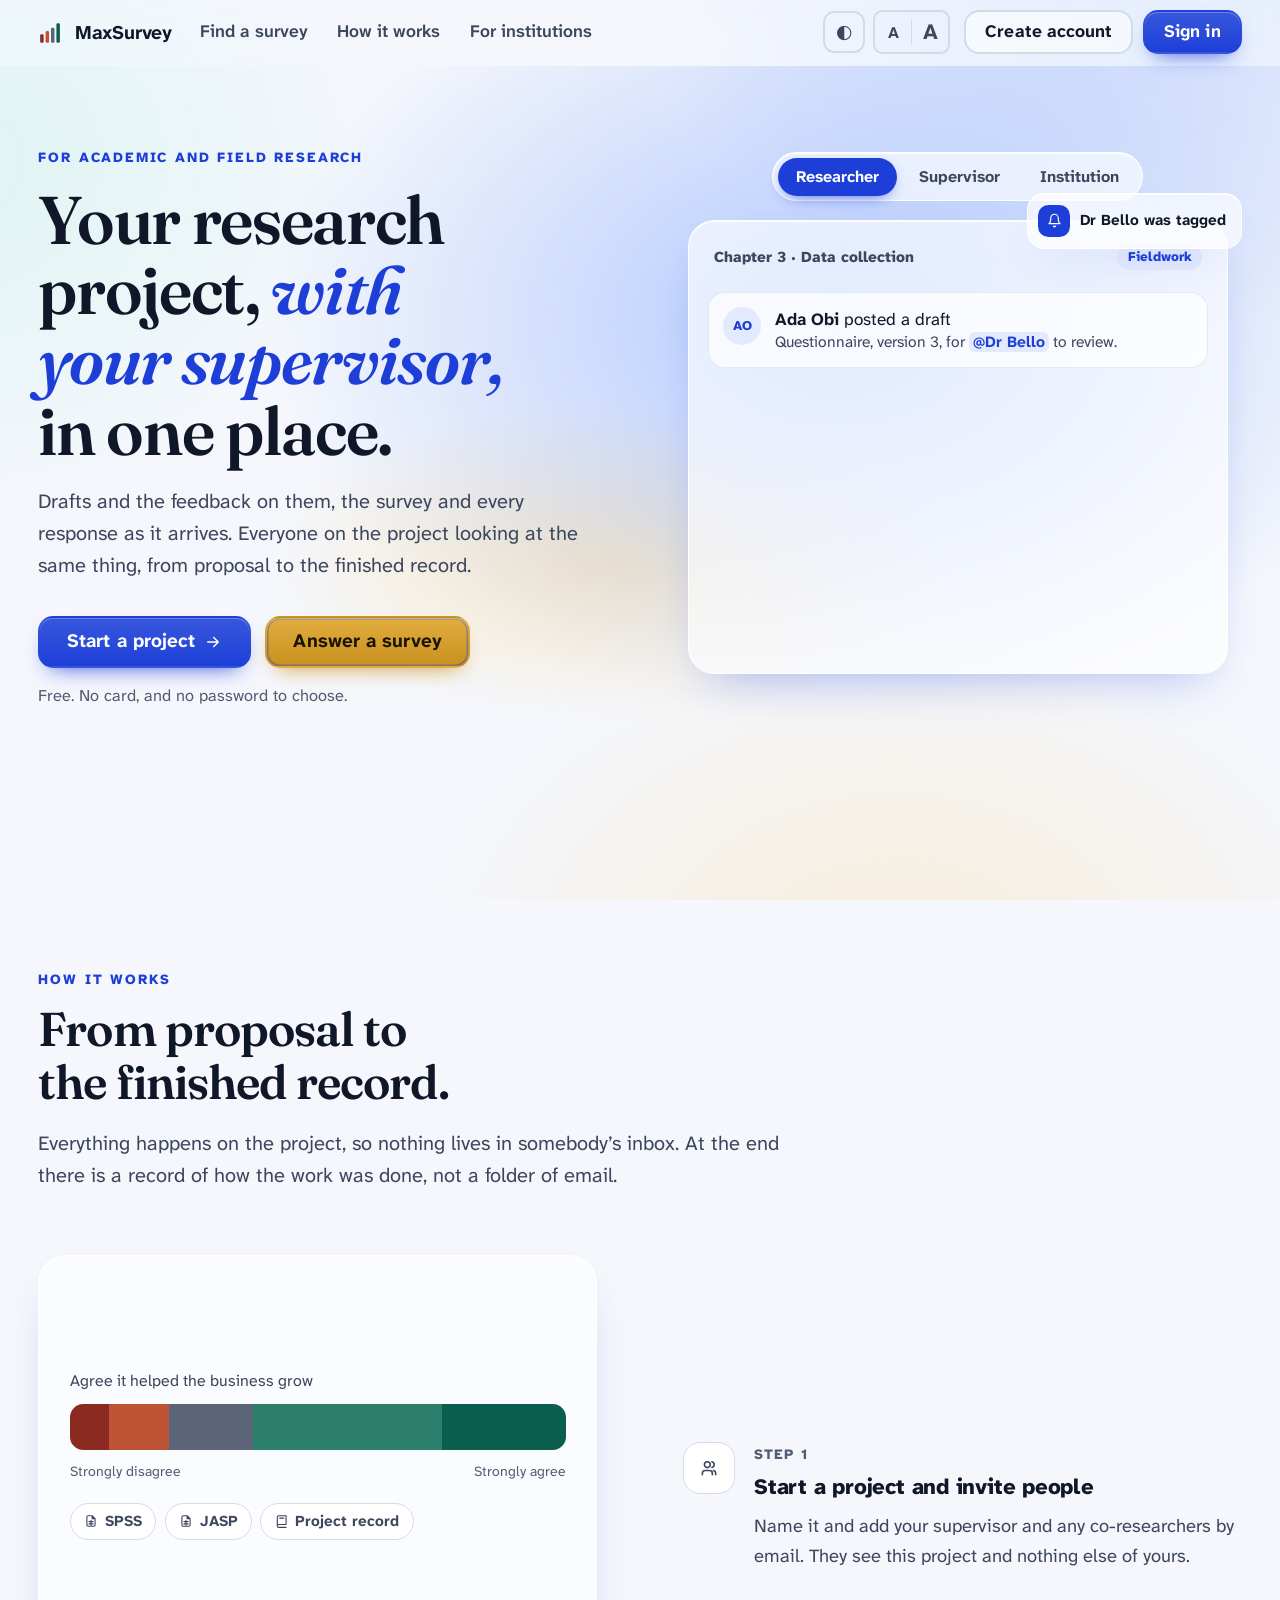
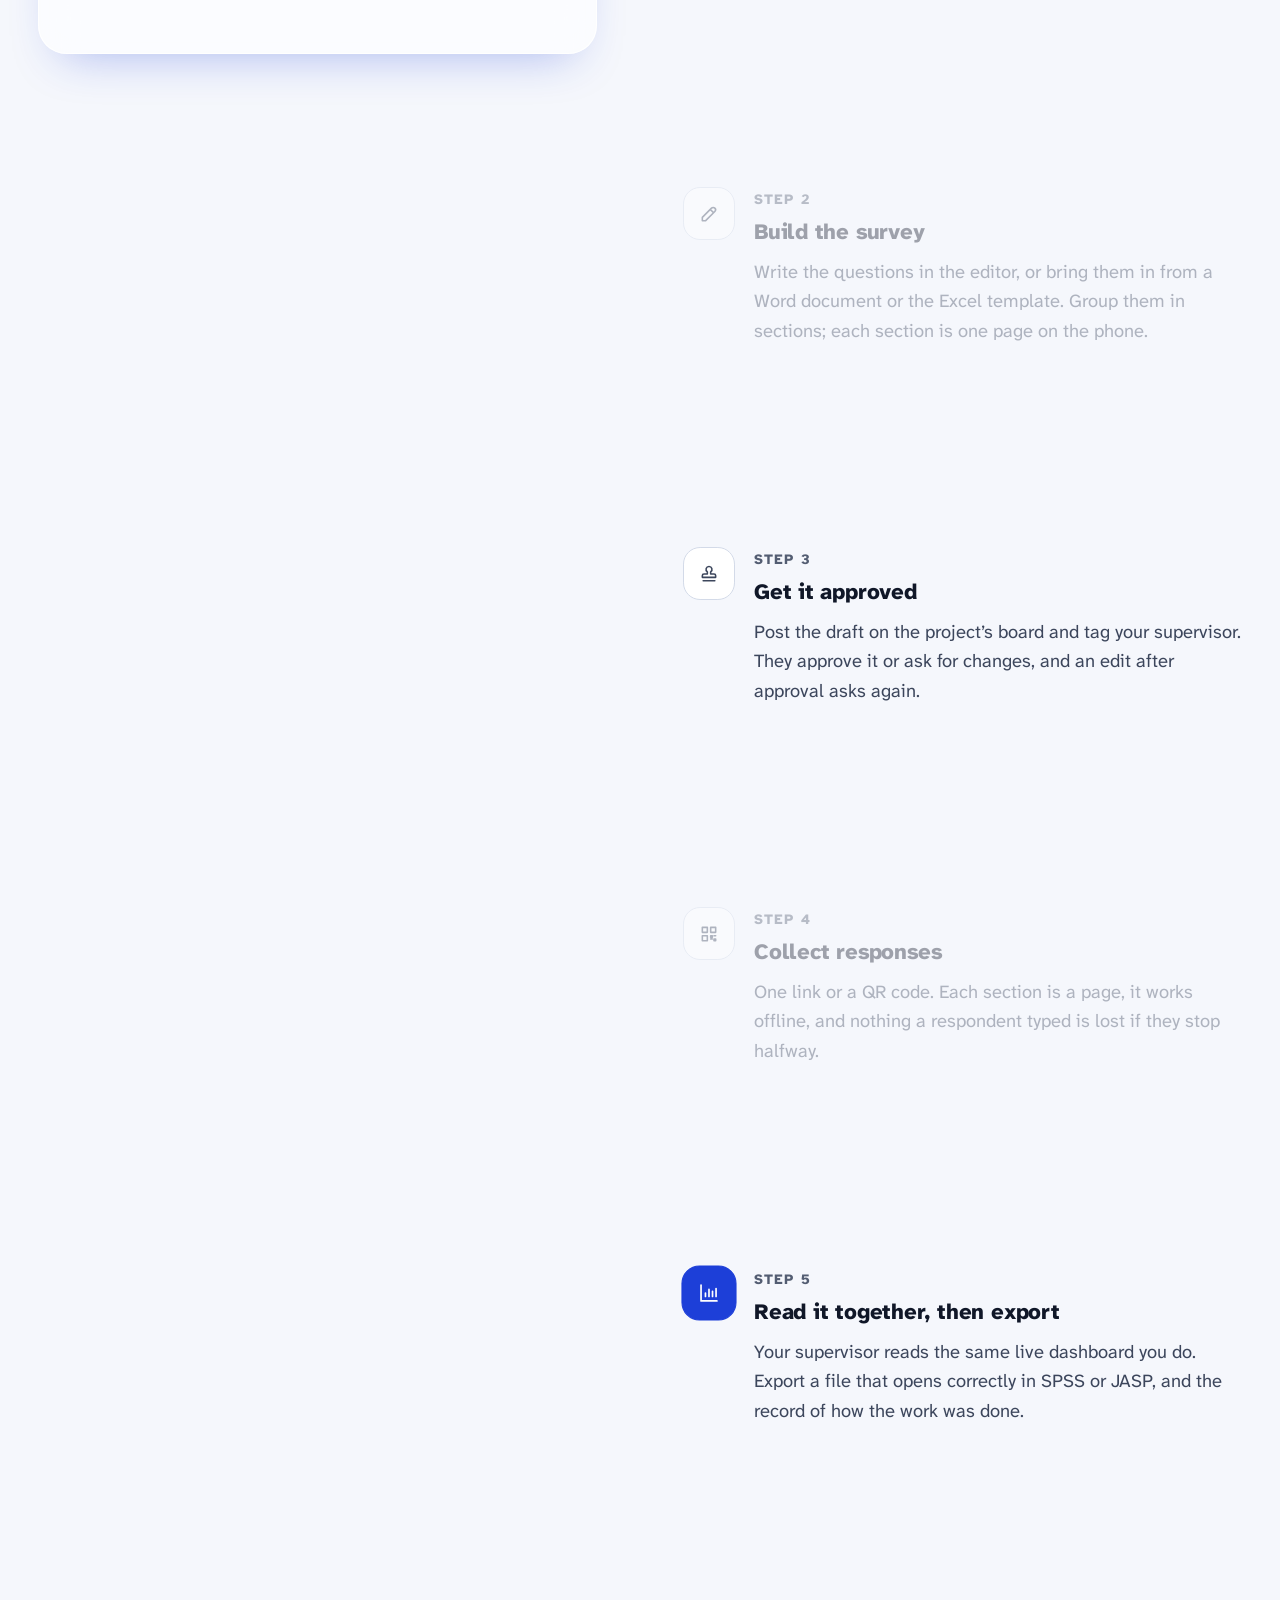
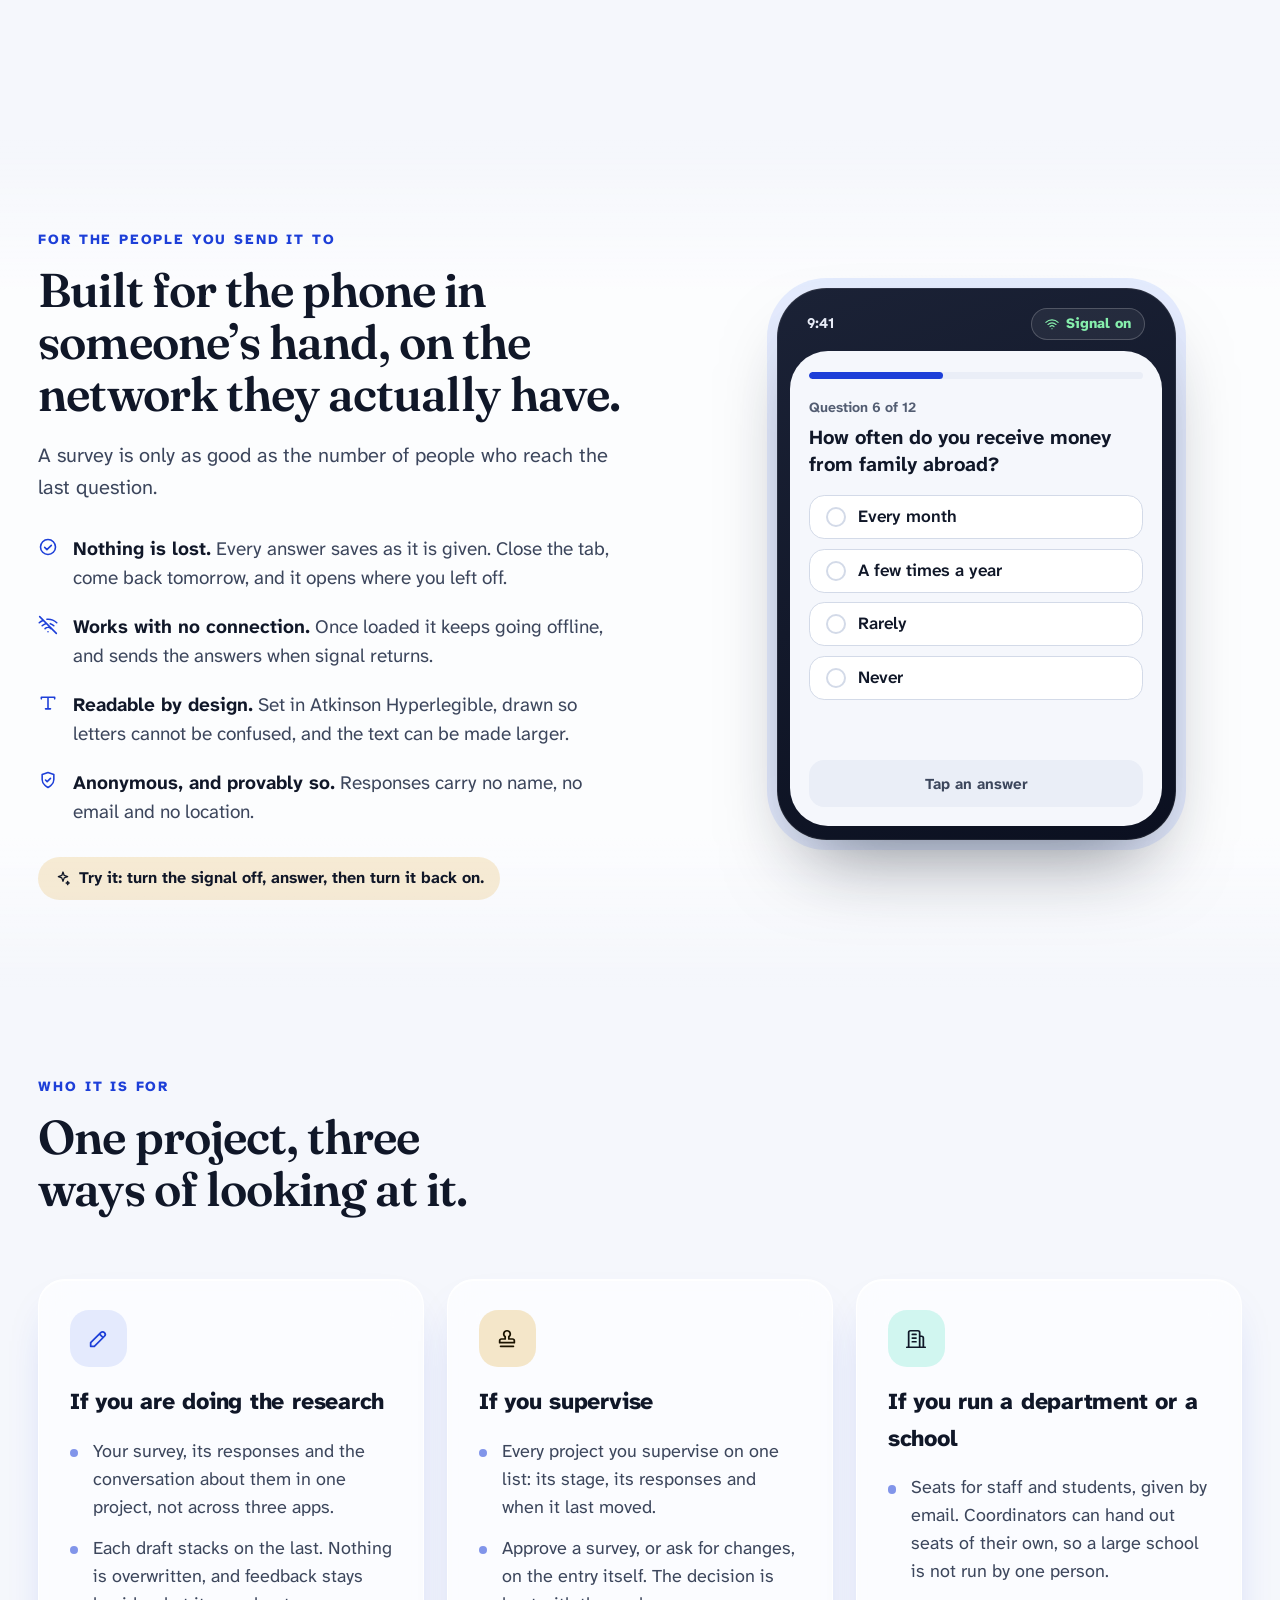
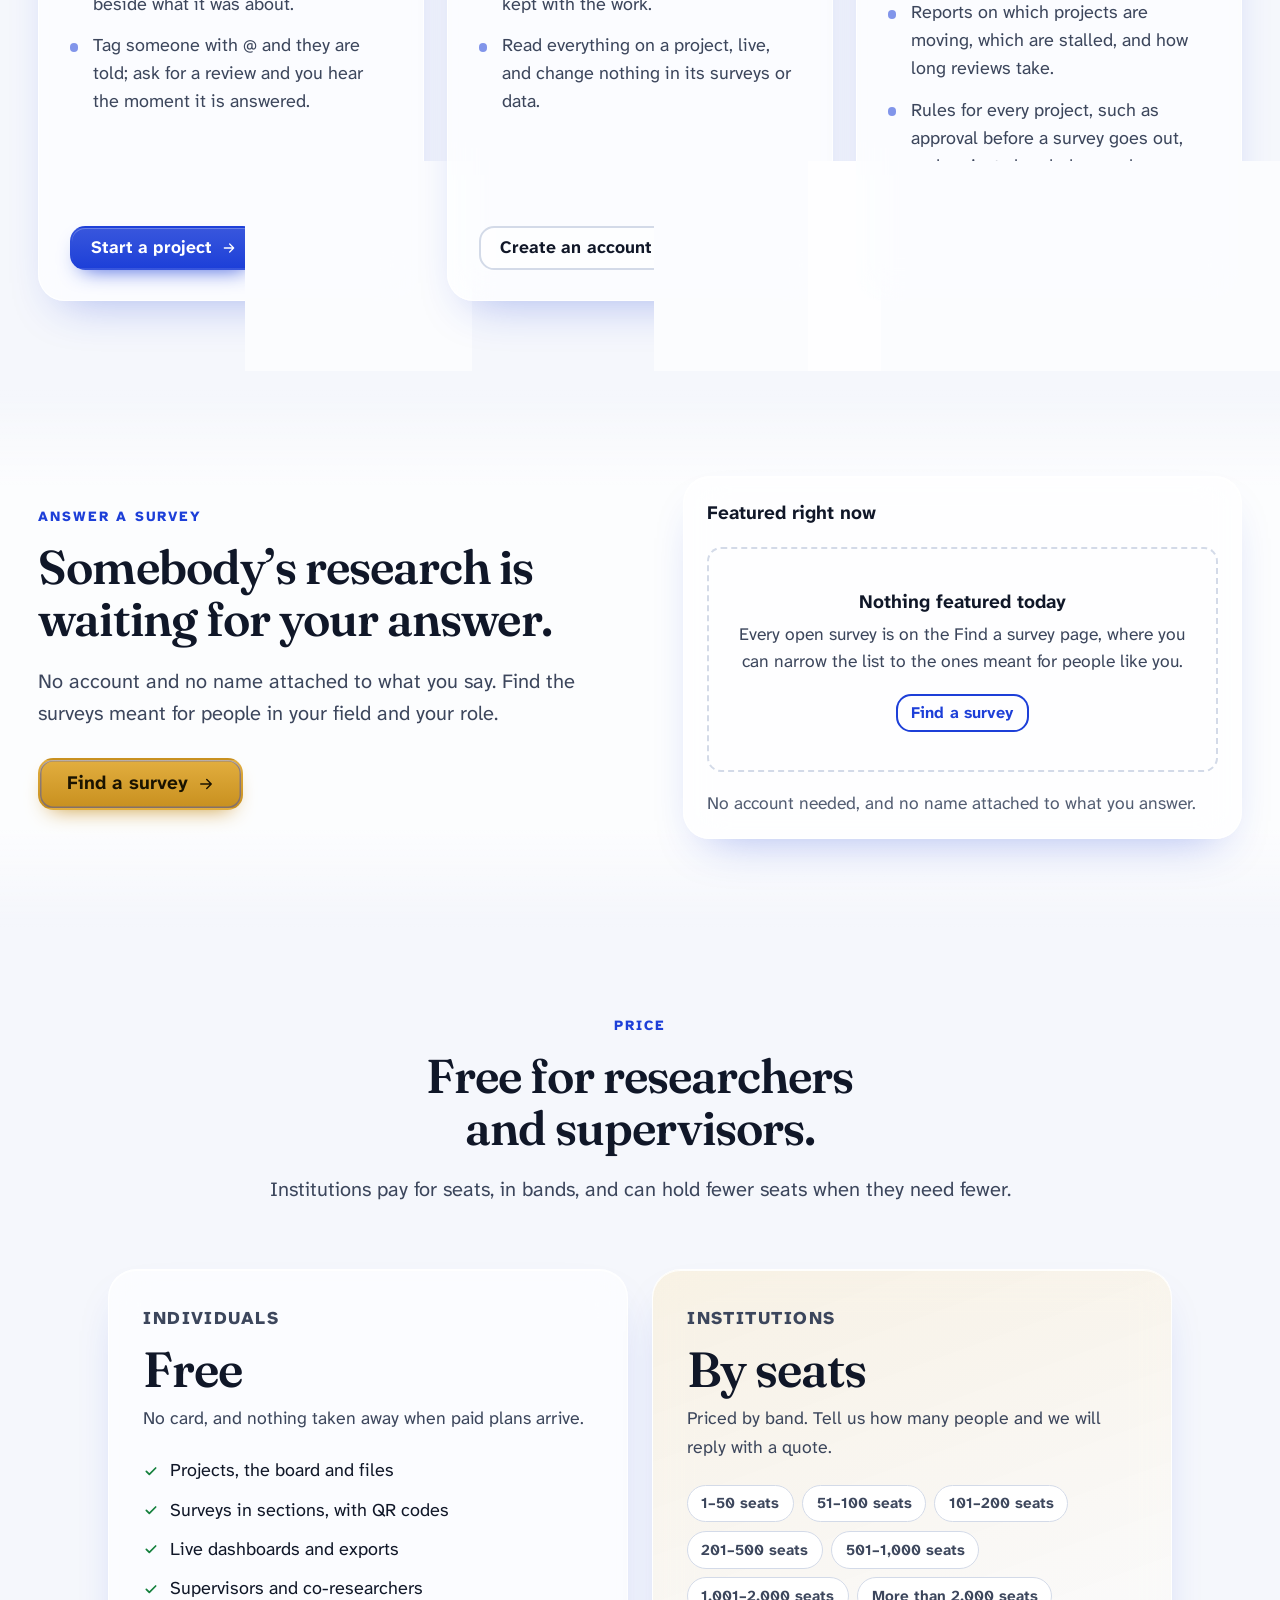
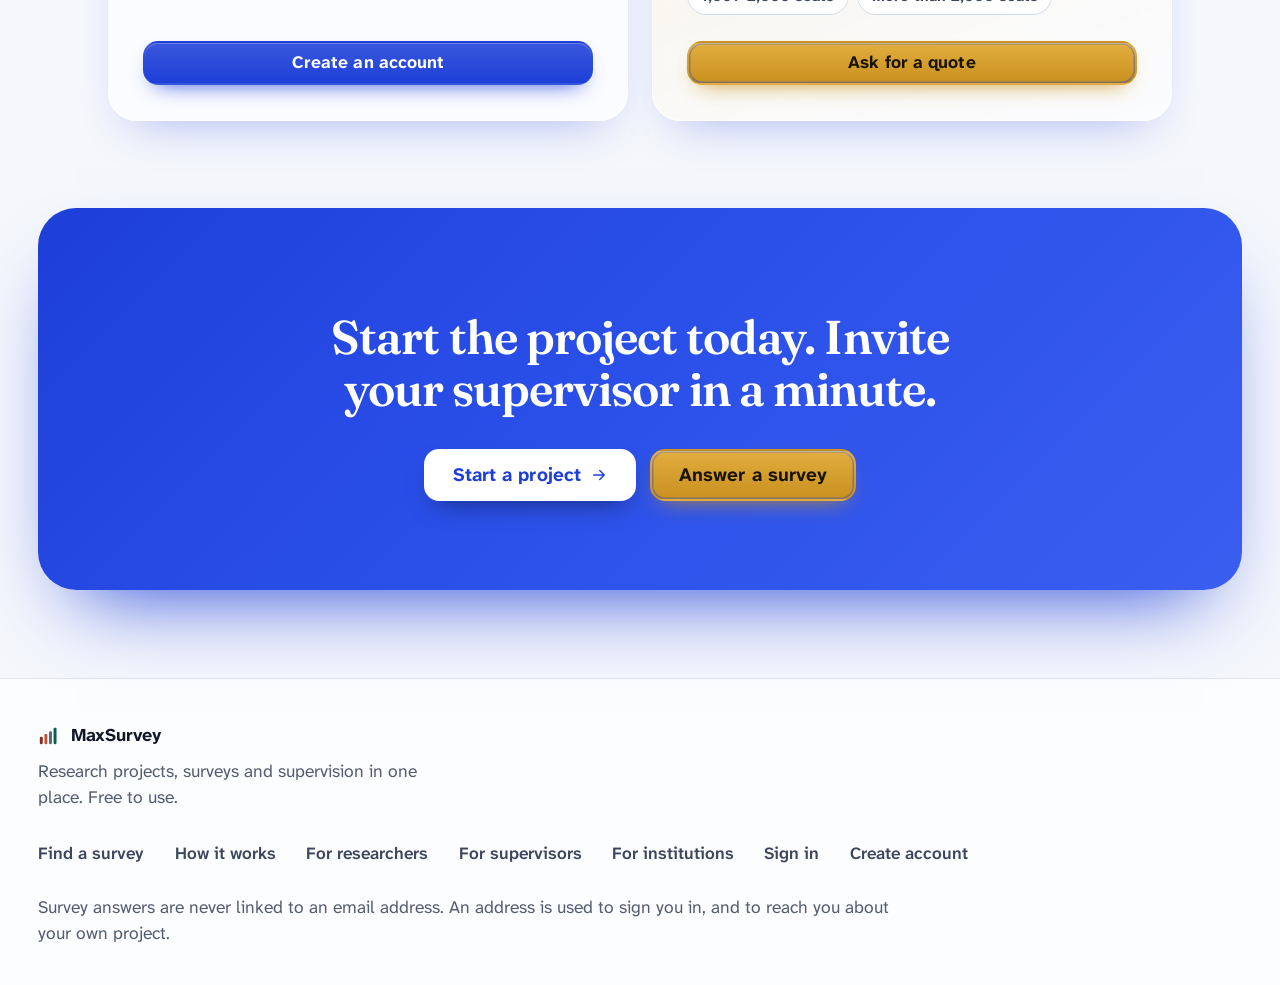
==== survey/index.html @ 2581853a "WS11: new landing page and daylight-glass styles" ====
<!doctype html>
<html lang="en">
  <head>
    <meta charset="UTF-8" />
    <meta name="viewport" content="width=device-width, initial-scale=1, viewport-fit=cover" />
    <meta name="color-scheme" content="light dark" />
    <title>MaxSurvey</title>
    <meta name="description" content="Research projects, surveys and supervision in one place. Answer a survey, or run your own." />
    <meta name="robots" content="noindex" />
    <link rel="preconnect" href="https://fonts.googleapis.com" />
    <link rel="preconnect" href="https://fonts.gstatic.com" crossorigin />
    <link rel="stylesheet" href="https://fonts.googleapis.com/css2?family=Atkinson+Hyperlegible+Next:wght@400..800&family=Fraunces:ital,opsz,wght@0,9..144,500..700;1,9..144,500..700&display=swap" />
    <link rel="icon" type="image/svg+xml" href="/survey/favicon.svg" />
    <link rel="apple-touch-icon" href="/survey/icon-192.png" />
    <meta name="theme-color" content="#1d3fd8" />
    <script type="module" crossorigin src="/survey/assets/styles-3Rx5Q_lU.js"></script>
    <script type="module" crossorigin src="/survey/assets/preload-helper-Bmgw--z3.js"></script>
    <script type="module" crossorigin src="/survey/assets/main-DJSBd-nX.js"></script>
    <link rel="stylesheet" crossorigin href="/survey/assets/styles-CNa6lVGU.css">
  <link rel="manifest" href="/survey/manifest.webmanifest"><script id="vite-plugin-pwa:register-sw" src="/survey/registerSW.js"></script></head>
  <body>
    <div id="root"></div>
  </body>
</html>
---- survey/assets/styles-CNa6lVGU.css ----
@layer properties{@supports (((-webkit-hyphens:none)) and (not (margin-trim:inline))) or ((-moz-orient:inline) and (not (color:rgb(from red r g b)))){*,:before,:after,::backdrop{--tw-rotate-x:initial;--tw-rotate-y:initial;--tw-rotate-z:initial;--tw-skew-x:initial;--tw-skew-y:initial;--tw-space-y-reverse:0;--tw-border-style:solid;--tw-leading:initial;--tw-font-weight:initial;--tw-ordinal:initial;--tw-slashed-zero:initial;--tw-numeric-figure:initial;--tw-numeric-spacing:initial;--tw-numeric-fraction:initial;--tw-shadow:0 0 #0000;--tw-shadow-color:initial;--tw-shadow-alpha:100%;--tw-inset-shadow:0 0 #0000;--tw-inset-shadow-color:initial;--tw-inset-shadow-alpha:100%;--tw-ring-color:initial;--tw-ring-shadow:0 0 #0000;--tw-inset-ring-color:initial;--tw-inset-ring-shadow:0 0 #0000;--tw-ring-inset:initial;--tw-ring-offset-width:0px;--tw-ring-offset-color:#fff;--tw-ring-offset-shadow:0 0 #0000;--tw-outline-style:solid;--tw-blur:initial;--tw-brightness:initial;--tw-contrast:initial;--tw-grayscale:initial;--tw-hue-rotate:initial;--tw-invert:initial;--tw-opacity:initial;--tw-saturate:initial;--tw-sepia:initial;--tw-drop-shadow:initial;--tw-drop-shadow-color:initial;--tw-drop-shadow-alpha:100%;--tw-drop-shadow-size:initial;--tw-backdrop-blur:initial;--tw-backdrop-brightness:initial;--tw-backdrop-contrast:initial;--tw-backdrop-grayscale:initial;--tw-backdrop-hue-rotate:initial;--tw-backdrop-invert:initial;--tw-backdrop-opacity:initial;--tw-backdrop-saturate:initial;--tw-backdrop-sepia:initial;--tw-duration:initial;--tw-ease:initial;--tw-translate-x:0;--tw-translate-y:0;--tw-translate-z:0}}}@layer theme{:root,:host{--font-sans:"Atkinson Hyperlegible Next", "Atkinson Hyperlegible", system-ui, -apple-system, "Segoe UI", Roboto, sans-serif;--font-mono:ui-monospace, SFMono-Regular, Menlo, Monaco, Consolas, "Liberation Mono", "Courier New", monospace;--spacing:.25rem;--font-weight-normal:400;--font-weight-medium:500;--font-weight-semibold:600;--font-weight-bold:700;--leading-tight:1.25;--leading-snug:1.375;--radius-sm:.25rem;--radius-md:.375rem;--radius-lg:.5rem;--radius-xl:.75rem;--radius-2xl:1rem;--ease-out:cubic-bezier(0, 0, .2, 1);--default-transition-duration:.15s;--default-transition-timing-function:cubic-bezier(.4, 0, .2, 1);--default-font-family:var(--font-sans);--default-mono-font-family:var(--font-mono);--font-display:"Fraunces", "Iowan Old Style", Georgia, serif}}@layer base{*,:after,:before,::backdrop{box-sizing:border-box;border:0 solid;margin:0;padding:0}::file-selector-button{box-sizing:border-box;border:0 solid;margin:0;padding:0}html,:host{-webkit-text-size-adjust:100%;tab-size:4;line-height:1.5;font-family:var(--default-font-family,-apple-system, BlinkMacSystemFont, "Segoe UI", Roboto, "Helvetica Neue", "Noto Sans", Arial, sans-serif, "Apple Color Emoji", "Segoe UI Emoji", "Segoe UI Symbol", "Noto Color Emoji");font-feature-settings:var(--default-font-feature-settings,normal);font-variation-settings:var(--default-font-variation-settings,normal);-webkit-tap-highlight-color:transparent}hr{height:0;color:inherit;border-top-width:1px}abbr:where([title]){-webkit-text-decoration:underline dotted;text-decoration:underline dotted}h1,h2,h3,h4,h5,h6{font-size:inherit;font-weight:inherit}a{color:inherit;-webkit-text-decoration:inherit;text-decoration:inherit}b,strong{font-weight:bolder}code,kbd,samp,pre{font-family:var(--default-mono-font-family,ui-monospace, SFMono-Regular, Menlo, Monaco, Consolas, "Liberation Mono", "Courier New", monospace);font-feature-settings:var(--default-mono-font-feature-settings,normal);font-variation-settings:var(--default-mono-font-variation-settings,normal);font-size:1em}small{font-size:80%}sub,sup{vertical-align:baseline;font-size:75%;line-height:0;position:relative}sub{bottom:-.25em}sup{top:-.5em}table{text-indent:0;border-color:inherit;border-collapse:collapse}:-moz-focusring:where(:not(iframe)){outline:auto}progress{vertical-align:baseline}summary{display:list-item}ol,ul,menu{list-style:none}img,svg,video,canvas,audio,iframe,embed,object{vertical-align:middle;display:block}img,video{max-width:100%;height:auto}button,input,select,optgroup,textarea{font:inherit;font-feature-settings:inherit;font-variation-settings:inherit;letter-spacing:inherit;color:inherit;opacity:1;background-color:#0000;border-radius:0}::file-selector-button{font:inherit;font-feature-settings:inherit;font-variation-settings:inherit;letter-spacing:inherit;color:inherit;opacity:1;background-color:#0000;border-radius:0}:where(select:is([multiple],[size])) optgroup{font-weight:bolder}:where(select:is([multiple],[size])) optgroup option{padding-inline-start:20px}::file-selector-button{margin-inline-end:4px}::placeholder{opacity:1}@supports (not ((-webkit-appearance:-apple-pay-button))) or (contain-intrinsic-size:1px){::placeholder{color:currentColor}@supports (color:color-mix(in lab,red,red)){::placeholder{color:color-mix(in oklab,currentcolor 50%,transparent)}}}textarea{resize:vertical}::-webkit-search-decoration{-webkit-appearance:none}::-webkit-date-and-time-value{min-height:1lh;text-align:inherit}::-webkit-datetime-edit{display:inline-flex}::-webkit-datetime-edit-fields-wrapper{padding:0}::-webkit-datetime-edit{padding-block:0}::-webkit-datetime-edit-year-field{padding-block:0}::-webkit-datetime-edit-month-field{padding-block:0}::-webkit-datetime-edit-day-field{padding-block:0}::-webkit-datetime-edit-hour-field{padding-block:0}::-webkit-datetime-edit-minute-field{padding-block:0}::-webkit-datetime-edit-second-field{padding-block:0}::-webkit-datetime-edit-millisecond-field{padding-block:0}::-webkit-datetime-edit-meridiem-field{padding-block:0}::-webkit-calendar-picker-indicator{line-height:1}:-moz-ui-invalid{box-shadow:none}button,input:where([type=button],[type=reset],[type=submit]){appearance:button}::file-selector-button{appearance:button}::-webkit-inner-spin-button{height:auto}::-webkit-outer-spin-button{height:auto}[hidden]:where(:not([hidden=until-found])){display:none!important}}@layer components;@layer utilities{.pointer-events-auto{pointer-events:auto}.pointer-events-none{pointer-events:none}.collapse{visibility:collapse}.invisible{visibility:hidden}.visible{visibility:visible}.sr-only{clip-path:inset(50%);white-space:nowrap;border-width:0;width:1px;height:1px;margin:-1px;padding:0;position:absolute;overflow:hidden}.absolute{position:absolute}.fixed{position:fixed}.relative{position:relative}.static{position:static}.sticky{position:sticky}.inset-0{inset:0}.inset-x-0{inset-inline:0}.top-0{top:0}.bottom-0{bottom:0}.z-30{z-index:30}.z-40{z-index:40}.z-50{z-index:50}.mx-auto{margin-inline:auto}.my-3{margin-block:calc(var(--spacing) * 3)}.my-auto{margin-block:auto}.-mt-1{margin-top:calc(var(--spacing) * -1)}.mt-0\.5{margin-top:calc(var(--spacing) * .5)}.mt-1{margin-top:var(--spacing)}.mt-1\.5{margin-top:calc(var(--spacing) * 1.5)}.mt-2{margin-top:calc(var(--spacing) * 2)}.mt-2\.5{margin-top:calc(var(--spacing) * 2.5)}.mt-3{margin-top:calc(var(--spacing) * 3)}.mt-3\.5{margin-top:calc(var(--spacing) * 3.5)}.mt-4{margin-top:calc(var(--spacing) * 4)}.mt-5{margin-top:calc(var(--spacing) * 5)}.mt-6{margin-top:calc(var(--spacing) * 6)}.mt-7{margin-top:calc(var(--spacing) * 7)}.mt-8{margin-top:calc(var(--spacing) * 8)}.mt-9{margin-top:calc(var(--spacing) * 9)}.mt-10{margin-top:calc(var(--spacing) * 10)}.mb-2{margin-bottom:calc(var(--spacing) * 2)}.mb-2\.5{margin-bottom:calc(var(--spacing) * 2.5)}.mb-3{margin-bottom:calc(var(--spacing) * 3)}.mb-4{margin-bottom:calc(var(--spacing) * 4)}.mb-5{margin-bottom:calc(var(--spacing) * 5)}.mb-6{margin-bottom:calc(var(--spacing) * 6)}.ml-auto{margin-left:auto}.block{display:block}.flex{display:flex}.grid{display:grid}.hidden{display:none}.inline{display:inline}.inline-block{display:inline-block}.inline-flex{display:inline-flex}.table{display:table}.h-1\.5{height:calc(var(--spacing) * 1.5)}.h-12{height:calc(var(--spacing) * 12)}.h-\[5px\]{height:5px}.h-\[11px\]{height:11px}.h-\[14px\]{height:14px}.h-\[15px\]{height:15px}.h-\[18px\]{height:18px}.h-\[20px\]{height:20px}.h-\[22px\]{height:22px}.h-\[24px\]{height:24px}.h-\[26px\]{height:26px}.h-\[36px\]{height:36px}.h-\[40px\]{height:40px}.h-\[46px\]{height:46px}.h-\[48px\]{height:48px}.h-full{height:100%}.min-h-\[40px\]{min-height:40px}.min-h-\[42px\]{min-height:42px}.min-h-\[44px\]{min-height:44px}.min-h-\[48px\]{min-height:48px}.min-h-\[52px\]{min-height:52px}.min-h-\[54px\]{min-height:54px}.min-h-\[58px\]{min-height:58px}.min-h-\[60px\]{min-height:60px}.min-h-\[100dvh\]{min-height:100dvh}.min-h-\[140px\]{min-height:140px}.min-h-dvh{min-height:100dvh}.w-12{width:calc(var(--spacing) * 12)}.w-\[1\.4em\]{width:1.4em}.w-\[11px\]{width:11px}.w-\[14px\]{width:14px}.w-\[15px\]{width:15px}.w-\[18px\]{width:18px}.w-\[20px\]{width:20px}.w-\[22px\]{width:22px}.w-\[36px\]{width:36px}.w-\[42px\]{width:42px}.w-\[44px\]{width:44px}.w-\[58px\]{width:58px}.w-\[62px\]{width:62px}.w-\[72px\]{width:72px}.w-full{width:100%}.w-px{width:1px}.max-w-\[22ch\]{max-width:22ch}.max-w-\[46ch\]{max-width:46ch}.max-w-\[48ch\]{max-width:48ch}.max-w-\[52ch\]{max-width:52ch}.max-w-\[62ch\]{max-width:62ch}.max-w-\[70ch\]{max-width:70ch}.max-w-\[520px\]{max-width:520px}.max-w-\[560px\]{max-width:560px}.max-w-\[680px\]{max-width:680px}.max-w-\[720px\]{max-width:720px}.max-w-\[760px\]{max-width:760px}.max-w-\[820px\]{max-width:820px}.min-w-0{min-width:0}.min-w-\[160px\]{min-width:160px}.min-w-\[180px\]{min-width:180px}.min-w-\[220px\]{min-width:220px}.flex-1{flex:1}.shrink{flex-shrink:1}.shrink-0{flex-shrink:0}.grow{flex-grow:1}.transform{transform:var(--tw-rotate-x,) var(--tw-rotate-y,) var(--tw-rotate-z,) var(--tw-skew-x,) var(--tw-skew-y,)}.cursor-pointer{cursor:pointer}.resize{resize:both}.grid-cols-2{grid-template-columns:repeat(2,minmax(0,1fr))}.flex-col{flex-direction:column}.flex-wrap{flex-wrap:wrap}.items-baseline{align-items:baseline}.items-center{align-items:center}.items-end{align-items:flex-end}.items-start{align-items:flex-start}.justify-between{justify-content:space-between}.justify-center{justify-content:center}.justify-end{justify-content:flex-end}.gap-0\.5{gap:calc(var(--spacing) * .5)}.gap-1{gap:var(--spacing)}.gap-1\.5{gap:calc(var(--spacing) * 1.5)}.gap-2{gap:calc(var(--spacing) * 2)}.gap-2\.5{gap:calc(var(--spacing) * 2.5)}.gap-3{gap:calc(var(--spacing) * 3)}.gap-3\.5{gap:calc(var(--spacing) * 3.5)}.gap-4{gap:calc(var(--spacing) * 4)}.gap-5{gap:calc(var(--spacing) * 5)}.gap-6{gap:calc(var(--spacing) * 6)}.gap-7{gap:calc(var(--spacing) * 7)}.gap-8{gap:calc(var(--spacing) * 8)}.gap-12{gap:calc(var(--spacing) * 12)}.gap-px{gap:1px}:where(.space-y-3\.5>:not(:last-child)){--tw-space-y-reverse:0;margin-block-start:calc(calc(var(--spacing) * 3.5) * var(--tw-space-y-reverse));margin-block-end:calc(calc(var(--spacing) * 3.5) * calc(1 - var(--tw-space-y-reverse)))}:where(.space-y-4>:not(:last-child)){--tw-space-y-reverse:0;margin-block-start:calc(calc(var(--spacing) * 4) * var(--tw-space-y-reverse));margin-block-end:calc(calc(var(--spacing) * 4) * calc(1 - var(--tw-space-y-reverse)))}.gap-x-2{column-gap:calc(var(--spacing) * 2)}.gap-x-3{column-gap:calc(var(--spacing) * 3)}.gap-x-3\.5{column-gap:calc(var(--spacing) * 3.5)}.gap-x-4{column-gap:calc(var(--spacing) * 4)}.gap-x-5{column-gap:calc(var(--spacing) * 5)}.gap-x-6{column-gap:calc(var(--spacing) * 6)}.gap-y-0\.5{row-gap:calc(var(--spacing) * .5)}.gap-y-1{row-gap:var(--spacing)}.gap-y-1\.5{row-gap:calc(var(--spacing) * 1.5)}.gap-y-2{row-gap:calc(var(--spacing) * 2)}.gap-y-3{row-gap:calc(var(--spacing) * 3)}.gap-y-5{row-gap:calc(var(--spacing) * 5)}.truncate{text-overflow:ellipsis;white-space:nowrap;overflow:hidden}.overflow-hidden{overflow:hidden}.overflow-x-auto{overflow-x:auto}.overflow-y-auto{overflow-y:auto}.rounded{border-radius:.25rem}.rounded-2xl{border-radius:var(--radius-2xl)}.rounded-\[6px\]{border-radius:6px}.rounded-full{border-radius:3.40282e38px}.rounded-lg{border-radius:var(--radius-lg)}.rounded-md{border-radius:var(--radius-md)}.rounded-sm{border-radius:var(--radius-sm)}.rounded-xl{border-radius:var(--radius-xl)}.rounded-t-2xl{border-top-left-radius:var(--radius-2xl);border-top-right-radius:var(--radius-2xl)}.border{border-style:var(--tw-border-style);border-width:1px}.border-2{border-style:var(--tw-border-style);border-width:2px}.border-\[1\.5px\]{border-style:var(--tw-border-style);border-width:1.5px}.border-t{border-top-style:var(--tw-border-style);border-top-width:1px}.border-t-2{border-top-style:var(--tw-border-style);border-top-width:2px}.border-b{border-bottom-style:var(--tw-border-style);border-bottom-width:1px}.border-dashed{--tw-border-style:dashed;border-style:dashed}.p-4{padding:calc(var(--spacing) * 4)}.p-5{padding:calc(var(--spacing) * 5)}.p-6{padding:calc(var(--spacing) * 6)}.px-2{padding-inline:calc(var(--spacing) * 2)}.px-2\.5{padding-inline:calc(var(--spacing) * 2.5)}.px-3{padding-inline:calc(var(--spacing) * 3)}.px-3\.5{padding-inline:calc(var(--spacing) * 3.5)}.px-4{padding-inline:calc(var(--spacing) * 4)}.px-5{padding-inline:calc(var(--spacing) * 5)}.px-6{padding-inline:calc(var(--spacing) * 6)}.px-\[3px\]{padding-inline:3px}.py-0\.5{padding-block:calc(var(--spacing) * .5)}.py-1{padding-block:var(--spacing)}.py-1\.5{padding-block:calc(var(--spacing) * 1.5)}.py-2{padding-block:calc(var(--spacing) * 2)}.py-2\.5{padding-block:calc(var(--spacing) * 2.5)}.py-3{padding-block:calc(var(--spacing) * 3)}.py-3\.5{padding-block:calc(var(--spacing) * 3.5)}.py-4{padding-block:calc(var(--spacing) * 4)}.py-5{padding-block:calc(var(--spacing) * 5)}.py-6{padding-block:calc(var(--spacing) * 6)}.py-7{padding-block:calc(var(--spacing) * 7)}.py-8{padding-block:calc(var(--spacing) * 8)}.py-10{padding-block:calc(var(--spacing) * 10)}.py-12{padding-block:calc(var(--spacing) * 12)}.py-16{padding-block:calc(var(--spacing) * 16)}.pt-4{padding-top:calc(var(--spacing) * 4)}.pt-6{padding-top:calc(var(--spacing) * 6)}.pt-8{padding-top:calc(var(--spacing) * 8)}.pt-10{padding-top:calc(var(--spacing) * 10)}.pb-1{padding-bottom:var(--spacing)}.pb-5{padding-bottom:calc(var(--spacing) * 5)}.pb-7{padding-bottom:calc(var(--spacing) * 7)}.pb-10{padding-bottom:calc(var(--spacing) * 10)}.text-center{text-align:center}.text-left{text-align:left}.text-right{text-align:right}.font-display{font-family:var(--font-display)}.text-\[0\.72rem\]{font-size:.72rem}.text-\[0\.82rem\]{font-size:.82rem}.text-\[0\.85rem\]{font-size:.85rem}.text-\[1\.02rem\]{font-size:1.02rem}.text-\[1\.5rem\]{font-size:1.5rem}.text-\[1\.15rem\]{font-size:1.15rem}.text-\[2\.4rem\]{font-size:2.4rem}.text-\[2rem\]{font-size:2rem}.text-\[12\.5px\]{font-size:12.5px}.text-\[12px\]{font-size:12px}.text-\[15px\]{font-size:15px}.text-\[16px\]{font-size:16px}.text-\[22px\]{font-size:22px}.text-\[clamp\(1\.9rem\,1\.3rem\+2\.4vw\,2\.8rem\)\]{font-size:clamp(1.9rem,1.3rem + 2.4vw,2.8rem)}.leading-\[1\.08\]{--tw-leading:1.08;line-height:1.08}.leading-none{--tw-leading:1;line-height:1}.leading-snug{--tw-leading:var(--leading-snug);line-height:var(--leading-snug)}.leading-tight{--tw-leading:var(--leading-tight);line-height:var(--leading-tight)}.font-bold{--tw-font-weight:var(--font-weight-bold);font-weight:var(--font-weight-bold)}.font-medium{--tw-font-weight:var(--font-weight-medium);font-weight:var(--font-weight-medium)}.font-normal{--tw-font-weight:var(--font-weight-normal);font-weight:var(--font-weight-normal)}.font-semibold{--tw-font-weight:var(--font-weight-semibold);font-weight:var(--font-weight-semibold)}.whitespace-nowrap{white-space:nowrap}.whitespace-pre-wrap{white-space:pre-wrap}.capitalize{text-transform:capitalize}.italic{font-style:italic}.ordinal{--tw-ordinal:ordinal;font-variant-numeric:var(--tw-ordinal,) var(--tw-slashed-zero,) var(--tw-numeric-figure,) var(--tw-numeric-spacing,) var(--tw-numeric-fraction,)}.tabular-nums{--tw-numeric-spacing:tabular-nums;font-variant-numeric:var(--tw-ordinal,) var(--tw-slashed-zero,) var(--tw-numeric-figure,) var(--tw-numeric-spacing,) var(--tw-numeric-fraction,)}.underline{text-decoration-line:underline}.underline-offset-4{text-underline-offset:4px}.accent-\[var\(--accent\)\]{accent-color:var(--accent)}.opacity-75{opacity:.75}.opacity-80{opacity:.8}.ring{--tw-ring-shadow:var(--tw-ring-inset,) 0 0 0 calc(1px + var(--tw-ring-offset-width)) var(--tw-ring-color,currentcolor);box-shadow:var(--tw-inset-shadow),var(--tw-inset-ring-shadow),var(--tw-ring-offset-shadow),var(--tw-ring-shadow),var(--tw-shadow)}.outline{outline-style:var(--tw-outline-style);outline-width:1px}.blur{--tw-blur:blur(8px);filter:var(--tw-blur,) var(--tw-brightness,) var(--tw-contrast,) var(--tw-grayscale,) var(--tw-hue-rotate,) var(--tw-invert,) var(--tw-saturate,) var(--tw-sepia,) var(--tw-drop-shadow,)}.filter{filter:var(--tw-blur,) var(--tw-brightness,) var(--tw-contrast,) var(--tw-grayscale,) var(--tw-hue-rotate,) var(--tw-invert,) var(--tw-saturate,) var(--tw-sepia,) var(--tw-drop-shadow,)}.backdrop-blur{--tw-backdrop-blur:blur(8px);-webkit-backdrop-filter:var(--tw-backdrop-blur,) var(--tw-backdrop-brightness,) var(--tw-backdrop-contrast,) var(--tw-backdrop-grayscale,) var(--tw-backdrop-hue-rotate,) var(--tw-backdrop-invert,) var(--tw-backdrop-opacity,) var(--tw-backdrop-saturate,) var(--tw-backdrop-sepia,);backdrop-filter:var(--tw-backdrop-blur,) var(--tw-backdrop-brightness,) var(--tw-backdrop-contrast,) var(--tw-backdrop-grayscale,) var(--tw-backdrop-hue-rotate,) var(--tw-backdrop-invert,) var(--tw-backdrop-opacity,) var(--tw-backdrop-saturate,) var(--tw-backdrop-sepia,)}.transition{transition-property:color,background-color,border-color,outline-color,text-decoration-color,fill,stroke,--tw-gradient-from,--tw-gradient-via,--tw-gradient-to,opacity,box-shadow,transform,translate,scale,rotate,filter,-webkit-backdrop-filter,backdrop-filter,display,content-visibility,overlay,pointer-events;transition-timing-function:var(--tw-ease,var(--default-transition-timing-function));transition-duration:var(--tw-duration,var(--default-transition-duration))}.transition-\[width\]{transition-property:width;transition-timing-function:var(--tw-ease,var(--default-transition-timing-function));transition-duration:var(--tw-duration,var(--default-transition-duration))}.transition-all{transition-property:all;transition-timing-function:var(--tw-ease,var(--default-transition-timing-function));transition-duration:var(--tw-duration,var(--default-transition-duration))}.transition-colors{transition-property:color,background-color,border-color,outline-color,text-decoration-color,fill,stroke,--tw-gradient-from,--tw-gradient-via,--tw-gradient-to;transition-timing-function:var(--tw-ease,var(--default-transition-timing-function));transition-duration:var(--tw-duration,var(--default-transition-duration))}.transition-opacity{transition-property:opacity;transition-timing-function:var(--tw-ease,var(--default-transition-timing-function));transition-duration:var(--tw-duration,var(--default-transition-duration))}.transition-transform{transition-property:transform,translate,scale,rotate;transition-timing-function:var(--tw-ease,var(--default-transition-timing-function));transition-duration:var(--tw-duration,var(--default-transition-duration))}.duration-200{--tw-duration:.2s;transition-duration:.2s}.duration-300{--tw-duration:.3s;transition-duration:.3s}.duration-500{--tw-duration:.5s;transition-duration:.5s}.duration-700{--tw-duration:.7s;transition-duration:.7s}.ease-out{--tw-ease:var(--ease-out);transition-timing-function:var(--ease-out)}.outline-none{--tw-outline-style:none;outline-style:none}@media(hover:hover){.hover\:-translate-y-0\.5:hover{--tw-translate-y:calc(var(--spacing) * -.5);translate:var(--tw-translate-x) var(--tw-translate-y)}.hover\:border-\[var\(--accent\)\]:hover{border-color:var(--accent)}.hover\:border-\[var\(--ink-faint\)\]:hover{border-color:var(--ink-faint)}.hover\:bg-\[var\(--accent-wash\)\]:hover{background-color:var(--accent-wash)}.hover\:text-\[var\(--ink\)\]:hover{color:var(--ink)}.hover\:brightness-\[0\.97\]:hover{--tw-brightness:brightness(.97);filter:var(--tw-blur,) var(--tw-brightness,) var(--tw-contrast,) var(--tw-grayscale,) var(--tw-hue-rotate,) var(--tw-invert,) var(--tw-saturate,) var(--tw-sepia,) var(--tw-drop-shadow,)}}.disabled\:cursor-not-allowed:disabled{cursor:not-allowed}.disabled\:opacity-30:disabled{opacity:.3}.disabled\:opacity-35:disabled{opacity:.35}.disabled\:opacity-40:disabled{opacity:.4}.disabled\:opacity-45:disabled{opacity:.45}.disabled\:opacity-50:disabled{opacity:.5}@media(hover:hover){.disabled\:hover\:translate-y-0:disabled:hover{--tw-translate-y:0px;translate:var(--tw-translate-x) var(--tw-translate-y)}}@media(min-width:40rem){.sm\:block{display:block}.sm\:flex{display:flex}.sm\:w-auto{width:auto}.sm\:grid-cols-2{grid-template-columns:repeat(2,minmax(0,1fr))}.sm\:grid-cols-3{grid-template-columns:repeat(3,minmax(0,1fr))}.sm\:grid-cols-4{grid-template-columns:repeat(4,minmax(0,1fr))}.sm\:flex-row{flex-direction:row}.sm\:flex-wrap{flex-wrap:wrap}.sm\:items-baseline{align-items:baseline}.sm\:items-center{align-items:center}.sm\:gap-3{gap:calc(var(--spacing) * 3)}.sm\:gap-4{gap:calc(var(--spacing) * 4)}.sm\:gap-x-10{column-gap:calc(var(--spacing) * 10)}.sm\:rounded-2xl{border-radius:var(--radius-2xl)}.sm\:p-5{padding:calc(var(--spacing) * 5)}.sm\:p-7{padding:calc(var(--spacing) * 7)}.sm\:px-5{padding-inline:calc(var(--spacing) * 5)}.sm\:px-7{padding-inline:calc(var(--spacing) * 7)}.sm\:px-10{padding-inline:calc(var(--spacing) * 10)}.sm\:py-10{padding-block:calc(var(--spacing) * 10)}.sm\:py-14{padding-block:calc(var(--spacing) * 14)}.sm\:py-20{padding-block:calc(var(--spacing) * 20)}.sm\:text-right{text-align:right}}@media(min-width:64rem){.lg\:grid-cols-2{grid-template-columns:repeat(2,minmax(0,1fr))}.lg\:grid-cols-6{grid-template-columns:repeat(6,minmax(0,1fr))}}}:root{--paper:#f5f7fc;--surface:#fff;--surface-2:#eaeef7;--surface-3:#dbe1ee;--ink:#101728;--ink-soft:#3c465c;--ink-faint:#535d72;--rule:#d3dae8;--rule-soft:#e6eaf3;--accent:#1d3fd8;--accent-hover:#1833b4;--accent-wash:#e4eafd;--accent-ring:#1d3fd84d;--on-accent:#fff;--amber:#8a5a00;--s1:#8a2a21;--s2:#bd5334;--s3:#5c6577;--s4:#2c7f6b;--s5:#0a5e4e;--on-scale:#fff;--shadow:0 1px 2px #1017280f, 0 8px 24px -12px #10172833;--shadow-lift:0 2px 6px #1017281a, 0 20px 44px -16px #10172852;--gold:#e2ae3f;--gold-2:#c8901f;--on-gold:#1a1300;--glass:#ffffff9e;--glass-strong:#ffffffd1;--glass-edge:#ffffffe6;--glass-shadow:0 1px 0 #ffffffe6 inset, 0 22px 48px -24px #1d3fd861;--field-1:#7aa2ff;--field-2:#ffd27a;--field-3:#9eeedd;--ok:#15803d;--ok-wash:#dcfce7}@media(prefers-color-scheme:dark){:root:not([data-theme=light]){--paper:#0b1020;--surface:#141b2e;--surface-2:#1c2540;--surface-3:#27314f;--ink:#e8ecf7;--ink-soft:#a8b2c8;--ink-faint:#8590a8;--rule:#27314f;--rule-soft:#1b2438;--accent:#9db6ff;--accent-hover:#b9cbff;--accent-wash:#18245a;--accent-ring:#9db6ff59;--on-accent:#0b1020;--amber:#e0b25c;--s1:#e2705a;--s2:#f0a07c;--s3:#9aa4bc;--s4:#5cc9ac;--s5:#8fe3c8;--on-scale:#0b1020;--shadow:0 1px 2px #00000080, 0 10px 28px -14px #000000bf;--shadow-lift:0 2px 8px #0009, 0 24px 50px -18px #000000d9;--gold:#e8b54a;--gold-2:#c9921f;--on-gold:#1a1300;--glass:#141b2e94;--glass-strong:#141b2ecc;--glass-edge:#ffffff1a;--glass-shadow:0 1px 0 #ffffff0f inset, 0 26px 52px -22px #000000bf;--field-1:#2c40b8;--field-2:#7a5410;--field-3:#0f5a52;--ok:#6ee7a8;--ok-wash:#0f3d2b}}:root[data-theme=dark]{--paper:#0b1020;--surface:#141b2e;--surface-2:#1c2540;--surface-3:#27314f;--ink:#e8ecf7;--ink-soft:#a8b2c8;--ink-faint:#8590a8;--rule:#27314f;--rule-soft:#1b2438;--accent:#9db6ff;--accent-hover:#b9cbff;--accent-wash:#18245a;--accent-ring:#9db6ff59;--on-accent:#0b1020;--amber:#e0b25c;--s1:#e2705a;--s2:#f0a07c;--s3:#9aa4bc;--s4:#5cc9ac;--s5:#8fe3c8;--on-scale:#0b1020;--shadow:0 1px 2px #00000080, 0 10px 28px -14px #000000bf;--shadow-lift:0 2px 8px #0009, 0 24px 50px -18px #000000d9;--gold:#e8b54a;--gold-2:#c9921f;--on-gold:#1a1300;--glass:#141b2e94;--glass-strong:#141b2ecc;--glass-edge:#ffffff1a;--glass-shadow:0 1px 0 #ffffff0f inset, 0 26px 52px -22px #000000bf;--field-1:#2c40b8;--field-2:#7a5410;--field-3:#0f5a52;--ok:#6ee7a8;--ok-wash:#0f3d2b}html{background:var(--paper);-webkit-text-size-adjust:100%;font-size:19px}body{background:var(--paper);color:var(--ink);font-family:var(--font-sans);-webkit-font-smoothing:antialiased;text-rendering:optimizelegibility;padding:env(safe-area-inset-top) env(safe-area-inset-right) env(safe-area-inset-bottom) env(safe-area-inset-left);margin:0;font-size:1rem;line-height:1.6}::selection{background:var(--accent-wash);color:var(--ink)}:focus-visible{outline:3px solid var(--accent);outline-offset:3px;border-radius:6px}.t-display{letter-spacing:-.012em;text-wrap:balance;font-size:clamp(1.7rem,1.2rem + 2.6vw,2.35rem);font-weight:700;line-height:1.18}.t-section{text-wrap:balance;font-size:clamp(1.5rem,1.15rem + 1.9vw,1.95rem);font-weight:700;line-height:1.22}.t-question{letter-spacing:-.005em;text-wrap:balance;font-size:clamp(1.4rem,1.1rem + 1.5vw,1.75rem);font-weight:700;line-height:1.3}.t-question-stacked{font-size:1.18rem;font-weight:600;line-height:1.4}.t-lead{font-size:1.06rem;line-height:1.62}.t-body{font-size:1rem;line-height:1.6}.t-option{font-size:1.02rem;font-weight:500;line-height:1.35}.t-help{font-size:.92rem;line-height:1.5}.t-review{font-size:.88rem;line-height:1.42}.t-meta{letter-spacing:.09em;text-transform:uppercase;font-variant-numeric:tabular-nums;font-size:.76rem;font-weight:700}.t-button{font-size:1rem;font-weight:600}.is-selected{box-shadow:0 0 0 3px var(--accent-ring)}@keyframes slide-in-fwd{0%{opacity:0;transform:translate(20px)}to{opacity:1;transform:none}}@keyframes slide-in-back{0%{opacity:0;transform:translate(-20px)}to{opacity:1;transform:none}}.enter-fwd{animation:.4s cubic-bezier(.22,1,.36,1) both slide-in-fwd}.enter-back{animation:.4s cubic-bezier(.22,1,.36,1) both slide-in-back}@media(prefers-reduced-motion:reduce){*,:before,:after{transition-duration:.01ms!important;animation-duration:.01ms!important;animation-iteration-count:1!important}}@keyframes rise{0%{opacity:0;transform:translateY(18px)}to{opacity:1;transform:none}}.rise{animation:.7s cubic-bezier(.16,1,.3,1) both rise}.seq-1{animation-delay:0s}.seq-2{animation-delay:70ms}.seq-3{animation-delay:.14s}.seq-4{animation-delay:.21s}.seq-5{animation-delay:.3s}.reveal{opacity:0;transition:opacity .65s cubic-bezier(.16,1,.3,1),transform .65s cubic-bezier(.16,1,.3,1);transform:translateY(22px)}.reveal.shown{opacity:1;transform:none}.scale-field{filter:blur(64px);opacity:.34;pointer-events:none;grid-template-columns:repeat(5,1fr);height:130%;display:grid;position:absolute;inset:-20% -10% auto}@media(min-width:1024px){.scale-field{-webkit-mask-image:linear-gradient(95deg,#0000 6%,#0006 34%,#000 62%);mask-image:linear-gradient(95deg,#0000 6%,#0006,#000 62%)}}@media(max-width:1023px){.scale-field{opacity:.26}}.scale-field span{transform-origin:50%;will-change:transform;border-radius:50%}.shell{--shell-max:1440px;width:100%;max-width:var(--shell-max);margin-inline:auto;padding-inline:clamp(1.25rem,3vw,3rem)}.shell--wide{--shell-max:1660px}.skip-link{z-index:100;background:var(--accent);color:var(--on-accent);border-radius:.6rem;padding:.7rem 1.1rem;font-weight:700;text-decoration:none;transition:top .16s;position:absolute;top:-4rem;left:.75rem}.skip-link:focus-visible{top:.75rem}:where(a,button,input,select,textarea,[tabindex]):focus-visible{outline:3px solid var(--accent);outline-offset:2px;border-radius:.4rem}@media(prefers-reduced-motion:reduce){.skip-link{transition:none}}.opt-row{grid-template-columns:minmax(0,11rem) 1fr auto;align-items:center;gap:.625rem;display:grid}@media(max-width:560px){.opt-row{grid-template-columns:1fr auto;row-gap:.3rem}.opt-row>:first-child{grid-area:1/1}.opt-row>:nth-child(3){grid-area:1/2}.opt-row>:nth-child(2){grid-area:2/1/auto/-1}}.scale-field span:first-child{background:var(--s1);animation:19s ease-in-out infinite breathe}.scale-field span:nth-child(2){background:var(--s2);animation:23s ease-in-out -4s infinite breathe}.scale-field span:nth-child(3){background:var(--s3);animation:21s ease-in-out -9s infinite breathe}.scale-field span:nth-child(4){background:var(--s4);animation:25s ease-in-out -14s infinite breathe}.scale-field span:nth-child(5){background:var(--s5);animation:27s ease-in-out -6s infinite breathe}@keyframes breathe{0%,to{transform:translate(0)scale(.9)}50%{transform:translateY(-9%)scale(1.15)}}.sweep{pointer-events:none;background:linear-gradient(100deg,transparent 34%,var(--surface) 50%,transparent 66%);position:absolute;inset:0}@supports (color:color-mix(in lab,red,red)){.sweep{background:linear-gradient(100deg,transparent 34%,color-mix(in srgb,var(--surface) 62%,transparent) 50%,transparent 66%)}}.sweep{background-size:260% 100%;animation:14s linear infinite sweep}@keyframes sweep{0%{background-position:180% 0}to{background-position:-80% 0}}.line-mask{padding-bottom:.08em;display:block;overflow:hidden}.line-mask>span{animation:.85s cubic-bezier(.16,1,.3,1) both line-up;display:block}.line-1>span{animation-delay:50ms}.line-2>span{animation-delay:.17s}.line-3>span{animation-delay:.26s}@keyframes line-up{0%{transform:translateY(105%)}to{transform:none}}@keyframes soft-pulse{0%,to{opacity:1}50%{opacity:.55}}.in-progress{animation:2.6s ease-in-out infinite soft-pulse}@media(prefers-reduced-motion:reduce){.rise,.scale-field span,.sweep,.in-progress{animation:none}.line-mask>span{animation:none;transform:none}.reveal{opacity:1;transition:none;transform:none}}.survey-card{border-color:var(--rule);transition:border-color .2s,transform .2s cubic-bezier(.16,1,.3,1)}.survey-card:hover{border-color:var(--accent);transform:translateY(-2px)}.survey-card:active{transform:translateY(0)}@media(prefers-reduced-motion:reduce){.survey-card,.survey-card:hover,.survey-card:active{transition:border-color .2s;transform:none}}.demo-frame,.demo-screen{background:0 0}@media(min-width:640px){.demo-frame{background:var(--surface-2);box-shadow:var(--shadow-lift)}.demo-screen{background:var(--paper)}}.site-header{z-index:40;background:var(--paper);border-bottom:1px solid #0000;position:sticky;top:0}@supports (color:color-mix(in lab,red,red)){.site-header{background:color-mix(in srgb,var(--paper) 86%,transparent)}}.site-header{-webkit-backdrop-filter:saturate(1.4)blur(14px);transition:border-color .2s,box-shadow .22s,background .2s}.site-header.is-lifted{border-bottom-color:var(--rule);box-shadow:var(--shadow);background:var(--paper)}@supports (color:color-mix(in lab,red,red)){.site-header.is-lifted{background:color-mix(in srgb,var(--paper) 94%,transparent)}}.site-header__row{flex-wrap:nowrap;align-items:center;gap:.75rem;min-height:60px;padding-block:.55rem;display:flex}.site-header__spacer{flex:auto}.site-brand{color:var(--ink);letter-spacing:-.01em;white-space:nowrap;border-radius:.5rem;align-items:center;gap:.55rem;font-weight:700;text-decoration:none;display:inline-flex}.site-brand span{font-size:1.02rem}.site-brand--sm span{font-size:.95rem}.site-mark{place-items:center;transition:transform .22s cubic-bezier(.16,1,.3,1);display:inline-grid}.site-brand:hover .site-mark{transform:translateY(-1px)scale(1.04)}.site-nav{align-items:center;gap:.15rem;display:flex}.nav-link{min-height:42px;color:var(--ink-soft);white-space:nowrap;border-radius:.55rem;align-items:center;gap:.4rem;padding:0 .7rem;font-size:.92rem;font-weight:600;text-decoration:none;transition:color .15s,background-color .15s;display:inline-flex;position:relative}.nav-link:after{content:"";background:var(--accent);transform-origin:0;border-radius:2px;height:2px;transition:transform .22s cubic-bezier(.16,1,.3,1);position:absolute;bottom:4px;left:.7rem;right:.7rem;transform:scaleX(0)}.nav-link:hover{color:var(--ink);background:var(--surface-2)}@supports (color:color-mix(in lab,red,red)){.nav-link:hover{background:color-mix(in srgb,var(--surface-2) 70%,transparent)}}.nav-link:hover:after{transform:scaleX(.4)}.nav-link[aria-current=page]{color:var(--accent);background:var(--accent-wash)}.nav-link[aria-current=page]:after{transform:scaleX(1)}.nav-badge{background:var(--accent);min-width:1.35rem;height:1.35rem;color:var(--on-accent);font-variant-numeric:tabular-nums;border-radius:999px;place-items:center;padding:0 .3rem;font-size:.72rem;font-weight:700;line-height:1;display:inline-grid}.site-tools,.site-account{align-items:center;gap:.4rem;display:flex}.account-email{text-overflow:ellipsis;white-space:nowrap;max-width:17ch;color:var(--ink-faint);font-size:.85rem;overflow:hidden}.account-skeleton{background:linear-gradient(100deg,var(--surface-2) 30%,var(--surface-3) 50%,var(--surface-2) 70%);border-radius:.6rem;width:7.5rem;height:42px;display:inline-block}@supports (color:color-mix(in lab,red,red)){.account-skeleton{background:linear-gradient(100deg,var(--surface-2) 30%,color-mix(in srgb,var(--surface-3) 60%,var(--surface-2)) 50%,var(--surface-2) 70%)}}.account-skeleton{background-size:300% 100%;animation:1.6s linear infinite shimmer}@keyframes shimmer{0%{background-position:150% 0}to{background-position:-50% 0}}.theme-toggle{border:2px solid var(--rule);width:42px;height:42px;color:var(--ink-soft);cursor:pointer;background:0 0;border-radius:.6rem;place-items:center;font-size:1rem;transition:border-color .15s,color .15s,transform .15s;display:inline-grid}.theme-toggle:hover{border-color:var(--accent);color:var(--accent)}.theme-toggle:active{transform:scale(.94)}.site-burger{border:2px solid var(--rule);min-height:42px;color:var(--ink);cursor:pointer;background:0 0;border-radius:.6rem;align-items:center;gap:.5rem;padding:0 .8rem;font-size:.9rem;font-weight:700;display:inline-flex}.site-burger:hover{border-color:var(--accent)}.burger-glyph{gap:3px;width:16px;display:grid}.burger-glyph span{background:currentColor;border-radius:2px;height:2px;transition:transform .2s cubic-bezier(.16,1,.3,1),opacity .14s;display:block}.burger-glyph.is-open span:first-child{transform:translateY(5px)rotate(45deg)}.burger-glyph.is-open span:nth-child(2){opacity:0}.burger-glyph.is-open span:nth-child(3){transform:translateY(-5px)rotate(-45deg)}.site-menu{border-top:1px solid var(--rule-soft);background:var(--surface);animation:.2s cubic-bezier(.16,1,.3,1) both drop-in}@keyframes drop-in{0%{opacity:0;transform:translateY(-6px)}to{opacity:1;transform:none}}.site-menu__inner{flex-direction:column;gap:.9rem;padding-block:1rem 1.2rem;display:flex}.site-menu__links{flex-direction:column;gap:.2rem;display:flex}.site-menu__link{min-height:48px;color:var(--ink);border-radius:.6rem;justify-content:space-between;align-items:center;gap:.6rem;padding:0 .8rem;font-size:1rem;font-weight:600;text-decoration:none;display:flex}.site-menu__link:hover{background:var(--surface-2)}.site-menu__link[aria-current=page]{color:var(--accent);background:var(--accent-wash)}.site-menu__tools{gap:.45rem;display:flex}.site-header__row.is-compact .site-burger{display:inline-flex}.btn{cursor:pointer;white-space:nowrap;border:2px solid #0000;border-radius:.65rem;justify-content:center;align-items:center;gap:.45rem;min-height:44px;padding:0 1rem;font-size:.92rem;font-weight:700;text-decoration:none;transition:background-color .15s,border-color .15s,color .15s,transform .14s cubic-bezier(.16,1,.3,1),box-shadow .15s;display:inline-flex}.btn:active{transform:scale(.975)}.btn:disabled,.btn[aria-disabled=true]{cursor:not-allowed;opacity:.45;transform:none}.btn--primary{background:var(--accent);border-color:var(--accent);color:var(--on-accent)}.btn--primary:hover:not(:disabled){background:var(--accent-hover);border-color:var(--accent-hover);box-shadow:0 0 0 4px var(--accent-ring)}.btn--ghost{border-color:var(--rule);color:var(--ink-soft);background:0 0}.btn--ghost:hover:not(:disabled){border-color:var(--accent);color:var(--accent);background:var(--accent-wash)}@supports (color:color-mix(in lab,red,red)){.btn--ghost:hover:not(:disabled){background:color-mix(in srgb,var(--accent-wash) 55%,transparent)}}.btn--outline{border-color:var(--accent);color:var(--accent);background:0 0}.btn--outline:hover:not(:disabled){background:var(--accent-wash)}.btn--danger{border-color:var(--amber);color:var(--amber);background:0 0}.btn--danger:hover:not(:disabled){background:var(--amber)}@supports (color:color-mix(in lab,red,red)){.btn--danger:hover:not(:disabled){background:color-mix(in srgb,var(--amber) 12%,transparent)}}.btn--lg{min-height:52px;padding:0 1.4rem;font-size:1rem}.btn--sm{min-height:38px;padding:0 .7rem;font-size:.85rem}.btn--block{width:100%}.card{border:2px solid var(--rule);background:var(--surface);border-radius:.9rem}.card--pad{padding:1.15rem 1.25rem}.card--interactive{text-align:left;width:100%;color:inherit;cursor:pointer;text-decoration:none;transition:border-color .16s,transform .18s cubic-bezier(.16,1,.3,1),box-shadow .18s;display:block}.card--interactive:hover{border-color:var(--accent);box-shadow:var(--shadow);transform:translateY(-2px)}.card--interactive:active{transform:translateY(0)}.pill{border:1px solid var(--rule);color:var(--ink-soft);background:var(--surface-2);border-radius:999px;align-items:center;gap:.35rem;padding:.18rem .6rem;font-size:.78rem;font-weight:700;display:inline-flex}.pill--accent{border-color:var(--accent)}@supports (color:color-mix(in lab,red,red)){.pill--accent{border-color:color-mix(in srgb,var(--accent) 45%,transparent)}}.pill--accent{background:var(--accent-wash);color:var(--accent)}.pill--warn{border-color:var(--amber)}@supports (color:color-mix(in lab,red,red)){.pill--warn{border-color:color-mix(in srgb,var(--amber) 45%,transparent)}}.pill--warn{background:var(--amber)}@supports (color:color-mix(in lab,red,red)){.pill--warn{background:color-mix(in srgb,var(--amber) 14%,transparent)}}.pill--warn{color:var(--amber)}.pill--done{border-color:var(--s4)}@supports (color:color-mix(in lab,red,red)){.pill--done{border-color:color-mix(in srgb,var(--s4) 45%,transparent)}}.pill--done{background:var(--s4)}@supports (color:color-mix(in lab,red,red)){.pill--done{background:color-mix(in srgb,var(--s4) 14%,transparent)}}.pill--done{color:var(--s4)}.field-label{color:var(--ink);font-size:.88rem;font-weight:700;display:block}.field-hint{color:var(--ink-faint);font-size:.85rem;font-weight:400}.input,.textarea{border:2px solid var(--rule);background:var(--surface);width:100%;min-height:50px;color:var(--ink);font:inherit;border-radius:.65rem;padding:.7rem .85rem;font-size:1rem;transition:border-color .15s,box-shadow .15s}.textarea{resize:vertical;min-height:7rem;line-height:1.5}.input:hover,.textarea:hover{border-color:var(--accent)}@supports (color:color-mix(in lab,red,red)){.input:hover,.textarea:hover{border-color:color-mix(in srgb,var(--accent) 40%,var(--rule))}}.input:focus,.textarea:focus{border-color:var(--accent);box-shadow:0 0 0 4px var(--accent-ring);outline:none}.input::placeholder,.textarea::placeholder{color:var(--ink-faint)}.skeleton{background:linear-gradient(100deg,var(--surface-2) 30%,var(--surface-3) 50%,var(--surface-2) 70%);border-radius:.6rem}@supports (color:color-mix(in lab,red,red)){.skeleton{background:linear-gradient(100deg,var(--surface-2) 30%,color-mix(in srgb,var(--surface-3) 60%,var(--surface-2)) 50%,var(--surface-2) 70%)}}.skeleton{background-size:300% 100%;animation:1.6s linear infinite shimmer}.skeleton--row{height:76px}.skeleton--line{height:.9rem}.view-enter{animation:.26s cubic-bezier(.16,1,.3,1) both view-in}@keyframes view-in{0%{opacity:0;transform:translateY(8px)}to{opacity:1;transform:none}}.bubble{border:2px solid var(--rule);background:var(--surface);border-radius:1rem;max-width:min(62ch,92%);padding:.7rem .95rem;animation:.22s cubic-bezier(.16,1,.3,1) both view-in}.bubble--mine{border-color:var(--accent);margin-left:auto}@supports (color:color-mix(in lab,red,red)){.bubble--mine{border-color:color-mix(in srgb,var(--accent) 40%,transparent)}}.bubble--mine{background:var(--accent-wash);border-bottom-right-radius:.35rem}.bubble--theirs{border-bottom-left-radius:.35rem;margin-right:auto}.bubble__body{white-space:pre-wrap;overflow-wrap:anywhere}.site-footer{border-top:1px solid var(--rule);margin-top:auto}@supports (color:color-mix(in lab,red,red)){.site-footer{border-top:1px solid color-mix(in srgb,var(--rule) 70%,transparent)}}.site-footer{background:var(--surface)}@supports (color:color-mix(in lab,red,red)){.site-footer{background:color-mix(in srgb,var(--surface) 72%,transparent)}}.site-footer__row{flex-wrap:wrap;gap:1.5rem 2.5rem;padding-block:2.2rem 1.4rem;display:flex}.site-footer__brand{flex-direction:column;gap:.5rem;max-width:34ch;display:flex}.site-footer__links{flex-wrap:wrap;align-content:flex-start;gap:.5rem 1.6rem;display:flex}.site-footer__links a{color:var(--ink-soft);border-bottom:1px solid #0000;font-size:.9rem;font-weight:600;text-decoration:none;transition:color .15s,border-color .15s}.site-footer__links a:hover{color:var(--accent);border-bottom-color:var(--accent)}.site-footer__fine{padding-bottom:2rem}.site-footer__fine p{max-width:78ch}@media(prefers-reduced-motion:reduce){.site-header,.site-mark,.nav-link,.nav-link:after,.btn,.card--interactive,.input,.textarea,.theme-toggle,.burger-glyph span,.site-footer__links a{transition:none}.site-menu,.bubble,.view-enter,.skeleton,.account-skeleton{animation:none}.site-brand:hover .site-mark,.card--interactive:hover,.btn:active,.theme-toggle:active{transform:none}}.auth-switch{border:2px solid var(--rule);background:var(--surface-2);border-radius:.8rem;grid-template-columns:1fr 1fr;gap:.25rem;padding:.25rem;display:grid}.auth-switch__tab{min-height:44px;color:var(--ink-soft);border-radius:.6rem;justify-content:center;align-items:center;font-size:.95rem;font-weight:700;text-decoration:none;transition:background-color .16s,color .16s,box-shadow .16s;display:inline-flex}.auth-switch__tab:hover{color:var(--ink)}.auth-switch__tab[aria-selected=true]{background:var(--surface);color:var(--accent);box-shadow:var(--shadow)}@media(prefers-reduced-motion:reduce){.auth-switch__tab{transition:none}}.chip-row{flex-wrap:wrap;gap:.4rem;display:flex}.chip{border:2px solid var(--rule);background:var(--surface);min-height:40px;color:var(--ink-soft);cursor:pointer;border-radius:999px;align-items:center;gap:.4rem;padding:0 .75rem;font-size:.88rem;font-weight:700;transition:border-color .15s,color .15s,background-color .15s;display:inline-flex}.chip:hover{border-color:var(--accent);color:var(--accent)}.chip[aria-selected=true]{border-color:var(--accent);background:var(--accent);color:var(--on-accent)}.chip__count{font-variant-numeric:tabular-nums;opacity:.75;font-weight:600}.thread-row{grid-template-columns:1fr;gap:.3rem;padding:1rem 1.15rem;display:grid}.thread-row__top{justify-content:space-between;align-items:baseline;gap:1rem;display:flex}.thread-row__preview{text-overflow:ellipsis;white-space:nowrap;overflow:hidden}.thread-row__tags{flex-wrap:wrap;gap:.35rem;margin-top:.35rem;display:flex}.unread-dot{background:var(--accent);vertical-align:.08em;border-radius:999px;width:.5rem;height:.5rem;margin-right:.45rem;display:inline-block}.menu-pop{z-index:60;border:2px solid var(--rule);background:var(--surface);min-width:15rem;box-shadow:var(--shadow-lift);border-radius:.8rem;padding:.3rem;animation:.16s cubic-bezier(.16,1,.3,1) both drop-in;position:absolute;top:calc(100% + .4rem);right:0}.menu-pop__item{width:100%;color:var(--ink);text-align:left;font:inherit;cursor:pointer;background:0 0;border:0;border-radius:.6rem;flex-direction:column;gap:.1rem;padding:.55rem .65rem;text-decoration:none;transition:background-color .14s;display:flex}.menu-pop__item:hover{background:var(--accent-wash)}.person-row{grid-template-columns:auto 1fr auto;align-items:center;gap:.9rem;padding:1rem 1.15rem;display:grid}.avatar{background:var(--accent-wash);width:2.6rem;height:2.6rem;color:var(--accent);letter-spacing:.02em;border-radius:999px;place-items:center;font-size:.95rem;font-weight:700;display:grid}.avatar--muted{background:var(--surface-2);color:var(--ink-faint)}.person-row__stats{flex-wrap:wrap;gap:.35rem;margin-top:.4rem;display:flex}@media(max-width:560px){.person-row{grid-template-columns:auto 1fr}.person-row>:nth-child(3){grid-column:1/-1}}.stat-grid{grid-template-columns:repeat(auto-fit,minmax(10rem,1fr));gap:.75rem;display:grid}.stat{border:2px solid var(--rule);background:var(--surface);border-radius:.8rem;padding:.9rem 1rem}.stat__figure{font-variant-numeric:tabular-nums;letter-spacing:-.015em;font-size:1.7rem;font-weight:700;line-height:1.1}.stat__label{color:var(--ink-faint);margin-top:.15rem;font-size:.85rem}@media(prefers-reduced-motion:reduce){.chip,.menu-pop__item{transition:none}.menu-pop{animation:none}}.tab-bar{border-bottom:2px solid var(--rule);flex-wrap:wrap;gap:.1rem;display:flex}.tab{min-height:48px;color:var(--ink-faint);cursor:pointer;background:0 0;border:0;border-radius:.5rem .5rem 0 0;padding:0 1rem;font-size:1rem;font-weight:700;transition:color .15s,background-color .15s;position:relative}.tab:after{content:"";background:var(--accent);border-radius:3px 3px 0 0;height:3px;transition:transform .22s cubic-bezier(.16,1,.3,1);position:absolute;bottom:-2px;left:.6rem;right:.6rem;transform:scaleX(0)}.tab:hover{color:var(--ink);background:var(--surface-2)}@supports (color:color-mix(in lab,red,red)){.tab:hover{background:color-mix(in srgb,var(--surface-2) 60%,transparent)}}.tab:hover:after{transform:scaleX(.35)}.tab[aria-current=page]{color:var(--accent)}.tab[aria-current=page]:after{transform:scaleX(1)}@media(prefers-reduced-motion:reduce){.tab,.tab:after{transition:none}}.avatar-button{min-height:44px;color:var(--ink);font:inherit;cursor:pointer;background:0 0;border:2px solid #0000;border-radius:999px;align-items:center;gap:.5rem;padding:2px;transition:border-color .15s,box-shadow .15s;display:inline-flex}.avatar-button:hover,.avatar-button[aria-expanded=true]{border-color:var(--accent);box-shadow:0 0 0 4px var(--accent-ring)}.avatar-button__who{flex-direction:column;align-items:flex-start;min-width:0;line-height:1.15;display:flex}.avatar-button__name{text-overflow:ellipsis;white-space:nowrap;max-width:10rem;font-size:.86rem;font-weight:700;overflow:hidden}.avatar-button__role{color:var(--ink-faint);font-size:.72rem}.avatar-button__chevron{color:var(--ink-faint);font-size:.7rem}.avatar-image{object-fit:cover;background:var(--surface-2);border:1px solid var(--rule);border-radius:999px;flex:none}.menu-pop__head{border-bottom:1px solid var(--rule-soft);align-items:center;gap:.6rem;margin-bottom:.25rem;padding:.6rem .65rem;display:flex}.menu-pop__item--parting{border-top:1px solid var(--rule-soft);color:var(--amber);margin-top:.25rem;padding-top:.6rem;font-weight:700}.menu-pop--inline{width:100%;box-shadow:none;animation:none;position:static}.role-option{border:2px solid var(--rule);background:var(--surface);cursor:pointer;border-radius:.7rem;align-items:flex-start;gap:.7rem;padding:.7rem .85rem;transition:border-color .15s,background-color .15s;display:flex}.role-option:hover{border-color:var(--accent)}@supports (color:color-mix(in lab,red,red)){.role-option:hover{border-color:color-mix(in srgb,var(--accent) 50%,var(--rule))}}.role-option.is-on{border-color:var(--accent);background:var(--accent-wash)}.role-option input{accent-color:var(--accent);margin-top:.25rem}.sr-only{clip:rect(0 0 0 0);white-space:nowrap;border:0;width:1px;height:1px;margin:-1px;padding:0;position:absolute;overflow:hidden}@media(prefers-reduced-motion:reduce){.role-option,.avatar-button{transition:none}}.qr-card{border:2px solid var(--rule);background:var(--surface);border-radius:.9rem;flex-wrap:wrap;align-items:flex-start;gap:1.1rem;padding:1rem;display:flex}.qr-card__code{box-shadow:var(--shadow);background:#fff;border-radius:.6rem;flex:none;place-items:center;padding:.5rem;display:grid}.qr-card__code svg{width:180px;height:180px;display:block}@media(max-width:520px){.qr-card__code svg{width:148px;height:148px}}.console-main{flex-direction:column;display:flex}.console-main>*{width:100%;max-width:1240px;margin-inline:auto}.panel-wide{width:100%}.panel-prose{width:100%;max-width:46rem}.browse-grid{grid-template-columns:repeat(auto-fill,minmax(min(100%,19rem),1fr));gap:1.1rem;margin-block:2rem 0;padding:0;list-style:none;display:grid}.browse-card{flex-direction:column;gap:.35rem;height:100%;padding:1.1rem 1.15rem;display:flex}.browse-card__top{justify-content:space-between;align-items:flex-start;gap:.6rem;display:flex}.browse-card__foot{flex-wrap:wrap;justify-content:space-between;align-items:baseline;gap:.5rem;margin-top:auto;padding-top:.6rem;display:flex}.site-header__row>.site-brand,.site-header__row>.site-nav,.site-header__row>.site-tools,.site-header__row>.site-account,.site-header__row>.site-burger{flex:none}.ms{position:relative}.ms__button{border:2px solid var(--rule);background:var(--surface);max-width:100%;min-height:50px;color:var(--ink);font:inherit;cursor:pointer;border-radius:.65rem;align-items:center;gap:.5rem;padding:0 .85rem;transition:border-color .15s,box-shadow .15s;display:inline-flex}.ms__button:hover{border-color:var(--accent)}@supports (color:color-mix(in lab,red,red)){.ms__button:hover{border-color:color-mix(in srgb,var(--accent) 45%,var(--rule))}}.ms__button[aria-expanded=true],.ms__button.is-set{border-color:var(--accent)}.ms__button[aria-expanded=true]{box-shadow:0 0 0 4px var(--accent-ring)}.ms__label{color:var(--ink-faint);white-space:nowrap;font-size:.8rem;font-weight:700}.ms__value{text-overflow:ellipsis;white-space:nowrap;min-width:0;font-size:.95rem;font-weight:600;overflow:hidden}.ms__count{background:var(--accent);min-width:1.3rem;height:1.3rem;color:var(--on-accent);font-variant-numeric:tabular-nums;border-radius:999px;place-items:center;padding:0 .3rem;font-size:.72rem;font-weight:700;display:inline-grid}.ms__chev{color:var(--ink-faint);font-size:.7rem}.ms__panel{z-index:50;border:2px solid var(--rule);background:var(--surface);width:min(24rem,100vw - 2.5rem);box-shadow:var(--shadow-lift);border-radius:.8rem;animation:.16s cubic-bezier(.16,1,.3,1) both drop-in;position:absolute;top:calc(100% + .45rem);left:0;overflow:hidden}.ms__search{border-bottom:1px solid var(--rule-soft);padding:.6rem}.ms__list{max-height:min(22rem,50vh);padding:.35rem;overflow-y:auto}.ms__group{letter-spacing:.08em;text-transform:uppercase;color:var(--ink-faint);padding:.5rem .55rem .25rem;font-size:.72rem;font-weight:700}.ms__option{width:100%;min-height:42px;color:var(--ink);font:inherit;text-align:left;cursor:pointer;background:0 0;border:0;border-radius:.5rem;align-items:center;gap:.6rem;padding:.3rem .55rem;font-size:.95rem;transition:background-color .12s;display:flex}.ms__option:hover{background:var(--surface-2)}.ms__option.is-on{background:var(--accent-wash);color:var(--accent);font-weight:700}.ms__check{border:2px solid var(--rule);border-radius:.3rem;flex:none;place-items:center;width:1.15rem;height:1.15rem;font-size:.72rem;line-height:1;display:grid}.ms__option.is-on .ms__check{border-color:var(--accent);background:var(--accent);color:var(--on-accent)}.ms__option-label{flex:auto;min-width:0}.ms__option-count{font-variant-numeric:tabular-nums;color:var(--ink-faint);font-size:.78rem}.ms__foot{border-top:1px solid var(--rule-soft);background:var(--surface-2);justify-content:space-between;align-items:center;gap:.6rem;padding:.55rem .6rem;display:flex}.chosen-row{flex-wrap:wrap;gap:.35rem;display:flex}.chosen{border:1px solid var(--accent);align-items:center;gap:.4rem;min-height:34px;padding:0 .6rem;display:inline-flex}@supports (color:color-mix(in lab,red,red)){.chosen{border:1px solid color-mix(in srgb,var(--accent) 45%,transparent)}}.chosen{background:var(--accent-wash);color:var(--accent);cursor:pointer;border-radius:999px;font-size:.82rem;font-weight:700;transition:border-color .14s,background-color .14s}.chosen:hover{border-color:var(--amber);color:var(--amber);background:var(--amber)}@supports (color:color-mix(in lab,red,red)){.chosen:hover{background:color-mix(in srgb,var(--amber) 12%,transparent)}}@media(prefers-reduced-motion:reduce){.ms__button,.ms__option,.chosen{transition:none}.ms__panel{animation:none}}.browse-controls{flex-wrap:wrap;align-items:stretch;gap:.6rem;margin-top:1.75rem;display:flex}.browse-controls__search{flex:18rem;width:auto;min-width:0}.browse-controls__sort{flex:0 14rem;width:auto}.browse-controls .ms{flex:0 12.5rem;display:flex}.browse-controls .ms__button{justify-content:flex-start;width:100%;min-height:50px}.browse-controls .ms__value{text-align:left;flex:auto}.browse-controls .ms__panel{width:min(24rem,100vw - 2.5rem)}@media(max-width:640px){.browse-controls{flex-direction:column}.browse-controls__search,.browse-controls__sort,.browse-controls .ms,.browse-controls .ms__button{width:100%}.browse-controls .ms__button{justify-content:flex-start}}.note{margin-block:1rem 0}.t-section+.note,.t-section+.chip-row,.t-section+p{margin-block-start:.75rem}.card+.card{margin-block-start:1rem}.project-grid{grid-template-columns:repeat(auto-fill,minmax(min(100%,21rem),1fr));gap:1.1rem;margin-block:1.25rem 0;padding:0;list-style:none;display:grid}.project-card{flex-direction:column;gap:.55rem;height:100%;padding:1.15rem 1.2rem;display:flex}.project-card__top{justify-content:space-between;align-items:flex-start;gap:.6rem;display:flex}.project-card__desc{-webkit-line-clamp:2;-webkit-box-orient:vertical;display:-webkit-box;overflow:hidden}.project-card__facts{flex-wrap:wrap;gap:.35rem;display:flex}.project-card__foot{margin-top:auto;padding-top:.3rem}.board{flex-direction:column;gap:.9rem;margin-block:1.25rem 0;padding:0;list-style:none;display:flex}.board__event{grid-template-columns:auto 1fr;align-items:start;gap:.7rem;padding:.15rem .4rem .15rem 1.1rem;display:grid}.board__dot{border:2px solid var(--accent);background:var(--surface);border-radius:999px;width:.6rem;height:.6rem;margin-top:.42rem}.board__survey{border:2px solid var(--rule-soft);background:var(--surface);color:var(--ink);border-radius:.7rem;flex-wrap:wrap;align-items:center;gap:.4rem .6rem;margin-top:.45rem;padding:.6rem .8rem;font-size:.92rem;text-decoration:none;transition:border-color .15s;display:flex}.board__survey:hover{border-color:var(--accent)}.board__thread{padding:.8rem 1.1rem .7rem}.board__thread>h3{margin-bottom:.3rem}.board__thread.is-focused,.board__event.is-focused{outline:3px solid var(--accent);outline-offset:2px;border-radius:.9rem}.board__entry,.board__earlier .board__entry,.board__replies .board__entry{margin-top:0}.board__tags{flex-wrap:wrap;gap:.3rem;margin-inline-start:auto;display:inline-flex}.tag{background:var(--surface-2);color:var(--ink-faint);letter-spacing:.02em;white-space:nowrap;border-radius:.35rem;align-items:center;padding:.08rem .5rem;font-size:.72rem;font-weight:700;display:inline-flex}.tag--accent{background:var(--accent-wash);color:var(--accent)}.tag--warn{background:var(--amber)}@supports (color:color-mix(in lab,red,red)){.tag--warn{background:color-mix(in srgb,var(--amber) 14%,var(--surface))}}.tag--warn{color:var(--amber)}.tag--done{background:var(--s4)}@supports (color:color-mix(in lab,red,red)){.tag--done{background:color-mix(in srgb,var(--s4) 14%,transparent)}}.tag--done{color:var(--s4)}.board__entry--compact{margin-top:0}.board__byline{flex-wrap:wrap;align-items:center;gap:.3rem .55rem;margin:0;display:flex}.board__edited{color:var(--ink-faint);font:inherit;text-underline-offset:3px;cursor:pointer;background:0 0;border:0;padding:0;font-style:italic;-webkit-text-decoration:underline dotted;text-decoration:underline dotted}.board__edited:hover{color:var(--accent)}.board__removed{border:2px dashed var(--rule);color:var(--ink-faint);border-radius:.6rem;margin:.6rem 0 0;padding:.6rem .8rem;font-style:italic}.board__note{border-inline-start:4px solid var(--accent);background:var(--accent-wash);color:var(--ink);border-radius:0 .5rem .5rem 0;margin:.7rem 0 0;padding:.6rem .8rem}.board__history{background:var(--surface-2);border-radius:.65rem;flex-direction:column;gap:.6rem;margin-top:.7rem;padding:.75rem .9rem;display:flex}.board__past+.board__past{border-top:1px solid var(--rule);padding-top:.6rem}.board__tools{flex-wrap:wrap;gap:0 1rem;margin:.25rem 0 0;display:flex}.board__tools button{min-height:32px;color:var(--ink-faint);font:inherit;cursor:pointer;background:0 0;border:0;padding:0;font-size:.84rem;font-weight:700}.board__tools button:hover{color:var(--accent)}.board__stack{border-top:2px solid var(--rule-soft);margin-top:.85rem;padding-top:.6rem}.board__earlier{background:var(--surface-2);border-radius:.65rem;margin-top:.6rem;padding:.7rem .85rem}.board__earlier .board__entry{margin-top:.3rem}.board__replies{border-inline-start:3px solid var(--rule-soft);flex-direction:column;gap:.9rem;margin:.95rem 0 0;padding:.1rem 0 .1rem .95rem;list-style:none;display:flex}.board__decision{border:2px solid var(--rule-soft);border-radius:.7rem;margin-top:.85rem;padding:.85rem .95rem}.board__composer--inline{border-top:2px solid var(--rule-soft);margin-top:.9rem;padding-top:.9rem}.board__files{flex-wrap:wrap;gap:.5rem;margin:.7rem 0 0;padding:0;list-style:none;display:flex}.card>span>.board__files,.card .min-w-0>.board__files{margin-top:0}.board__file{border:2px solid var(--rule);background:var(--surface);max-width:100%;min-height:48px;color:var(--ink);font:inherit;text-align:start;cursor:pointer;border-radius:.65rem;align-items:center;gap:.6rem;padding:.4rem .8rem .4rem .45rem;transition:border-color .15s;display:inline-flex}.board__file:hover:not(:disabled){border-color:var(--accent)}.board__file:disabled{opacity:.7;cursor:progress}.board__file>span:last-child{flex-direction:column;min-width:0;display:flex}.board__file-ext{background:var(--accent-wash);width:2.5rem;height:2.1rem;color:var(--accent);letter-spacing:.03em;border-radius:.4rem;flex:none;place-items:center;font-size:.66rem;font-weight:800;display:grid}.board__file-name{text-overflow:ellipsis;white-space:nowrap;font-size:.92rem;font-weight:700;display:block;overflow:hidden}.board__pending{border:2px solid var(--rule-soft);border-radius:.6rem;align-items:center;gap:.6rem;padding:.45rem .5rem .45rem .8rem;display:flex}.board__pending>span:first-child{flex-direction:column;display:flex}.board__pending[data-bad=true]{border-color:var(--amber)}.editor{border:2px solid var(--rule);background:var(--surface);border-radius:.65rem;transition:border-color .15s,box-shadow .15s}.editor:focus-within{border-color:var(--accent);box-shadow:0 0 0 4px var(--accent-ring)}.editor__bar{border-bottom:2px solid var(--rule-soft);flex-wrap:wrap;gap:.15rem;padding:.3rem;display:flex}.editor__bar button{min-width:40px;min-height:40px;color:var(--ink-soft);font:inherit;cursor:pointer;background:0 0;border:0;border-radius:.45rem;padding:0 .6rem;font-size:.86rem;font-weight:700}.editor__bar button:hover:not(:disabled){background:var(--surface-2);color:var(--ink)}.editor__bar button:disabled{opacity:.4;cursor:default}.editor__bar button[aria-pressed=true]{background:var(--accent-wash);color:var(--accent)}.editor__bar button:nth-child(2){font-style:italic}.editor__text{width:100%;min-height:8rem;color:var(--ink);font:inherit;resize:vertical;background:0 0;border:0;border-radius:0 0 .55rem .55rem;padding:.75rem .9rem;font-size:1rem;line-height:1.55;display:block}.editor__text:focus{outline:none}.editor__text::placeholder{color:var(--ink-faint)}.board__composer--inline .editor__text{min-height:5rem}.editor__preview{min-height:8rem;padding:.75rem .9rem}.prose{color:var(--ink);overflow-wrap:anywhere;margin-top:.3rem;font-size:1rem;line-height:1.6}.prose>:first-child{margin-top:0}.prose>:last-child{margin-bottom:0}.prose p{margin:0 0 .7rem}.prose h4,.prose h5,.prose h6{margin:1rem 0 .4rem;font-weight:800;line-height:1.3}.prose h4{font-size:1.12rem}.prose h5{font-size:1.04rem}.prose h6{font-size:1rem}.prose ul,.prose ol{margin:0 0 .7rem;padding-inline-start:1.4rem}.prose ul{list-style:outside}.prose ol{list-style:decimal}.prose li{margin:.15rem 0}.prose blockquote{border-inline-start:4px solid var(--rule);color:var(--ink-soft);margin:0 0 .7rem;padding:.1rem 0 .1rem .85rem}.prose a{color:var(--accent);text-underline-offset:3px;font-weight:600;text-decoration:underline}.prose code{background:var(--surface-2);border-radius:.3rem;padding:.08rem .32rem;font-size:.9em}.prose--past{color:var(--ink-soft);margin-top:.3rem;font-size:.94rem}.site-bell{width:44px;height:44px;color:var(--ink-soft);border-radius:999px;flex:none;place-items:center;transition:background-color .15s,color .15s;display:grid;position:relative}.site-bell:hover{background:var(--surface-2);color:var(--ink)}.site-bell[aria-current=page]{background:var(--accent-wash);color:var(--accent)}.site-bell__count{min-width:1.15rem;height:1.15rem;box-shadow:0 0 0 2px var(--surface);top:2px;font-size:.66rem;position:absolute;inset-inline-end:0}.notice-list{flex-direction:column;gap:.5rem;margin-block:1.25rem 0;padding:0;list-style:none;display:flex}.notice{border:2px solid var(--rule-soft);background:var(--surface);width:100%;color:var(--ink);font:inherit;text-align:start;cursor:pointer;border-radius:.8rem;grid-template-columns:auto 1fr auto;align-items:start;gap:.8rem;padding:.75rem .95rem;transition:border-color .15s;display:grid}.notice:hover{border-color:var(--accent)}.notice.is-unread{border-color:var(--rule);background:var(--accent-wash)}@supports (color:color-mix(in lab,red,red)){.notice.is-unread{background:color-mix(in srgb,var(--accent-wash) 45%,var(--surface))}}.notice__what{flex-wrap:wrap;align-items:center;gap:.3rem .5rem;font-weight:600;line-height:1.4;display:flex}.notice.is-unread .notice__what{font-weight:800}.notice__excerpt{-webkit-line-clamp:2;color:var(--ink-soft);-webkit-box-orient:vertical;margin-top:.15rem;font-size:.92rem;display:-webkit-box;overflow:hidden}.notice__where{color:var(--ink-faint);margin-top:.2rem;font-size:.84rem;display:block}.notice__dot{background:var(--accent);border-radius:999px;width:.6rem;height:.6rem;margin-top:.45rem}.tag-row{border:2px solid var(--rule-soft);background:var(--surface);border-radius:.65rem;flex-wrap:wrap;align-items:center;gap:.4rem .6rem;padding:.55rem .6rem .55rem .9rem;display:flex}.tag-row[data-retired=true]{opacity:.65;border-style:dashed}.stat-row{grid-template-columns:repeat(auto-fit,minmax(8.5rem,1fr));gap:.6rem;margin:0;display:grid}.stat{border:2px solid var(--rule-soft);background:var(--surface);border-radius:.75rem;flex-direction:column;padding:.75rem .9rem;display:flex}.stat__n{font-variant-numeric:tabular-nums;margin:0;font-size:1.5rem;font-weight:800;line-height:1.15}.stat__label{color:var(--ink-faint);font-size:.84rem}.user-row{padding:0;overflow:hidden}.user-row[data-suspended=true]{border-style:dashed}.user-row__head{width:100%;color:var(--ink);font:inherit;text-align:start;cursor:pointer;background:0 0;border:0;grid-template-columns:auto 1fr auto;align-items:start;gap:.8rem;padding:.75rem .95rem;display:grid}.user-row__head:hover{background:var(--surface-2)}@supports (color:color-mix(in lab,red,red)){.user-row__head:hover{background:color-mix(in srgb,var(--surface-2) 45%,transparent)}}.user-row__facts{flex-wrap:wrap;align-items:center;gap:.3rem .45rem;margin-top:.3rem;display:flex}.user-row__when{color:var(--ink-faint);white-space:nowrap;flex-direction:column;align-items:flex-end;display:flex}.user-row__detail{border-top:2px solid var(--rule-soft);padding:.9rem .95rem 1rem}@media(max-width:640px){.user-row__head{grid-template-columns:auto 1fr}.user-row__when{white-space:normal;grid-column:2;align-items:flex-start}}.steps{grid-template-columns:1fr;gap:1rem;margin-block:2.25rem 0;padding:0;list-style:none;display:grid}@media(min-width:600px){.steps{grid-template-columns:repeat(2,1fr)}}@media(min-width:1000px){.steps{grid-template-columns:repeat(4,1fr)}}.steps__item{border:2px solid var(--rule);background:var(--paper);border-radius:.9rem;padding:1.1rem 1.15rem 1.2rem}.steps__n{background:var(--accent);width:2rem;height:2rem;color:var(--on-accent);font-variant-numeric:tabular-nums;border-radius:999px;place-items:center;margin-bottom:.7rem;font-weight:800;display:grid}.for-card{flex-direction:column;gap:.9rem;height:100%;display:flex}.for-card h3{font-size:1.2rem;font-weight:800;line-height:1.25}.for-card__list{color:var(--ink-soft);flex-direction:column;flex:1;gap:.65rem;margin:0;padding-inline-start:1.15rem;list-style:outside;display:flex}.for-card .btn{align-self:flex-start}.free-band{border:2px solid var(--accent);background:var(--accent-wash);border-radius:1.1rem;flex-wrap:wrap;justify-content:space-between;align-items:center;gap:1.5rem;padding:1.75rem;display:flex}.approval{border:2px solid var(--rule);background:var(--surface);border-radius:.8rem;margin-bottom:1.1rem;padding:.9rem 1rem}.queue{border:2px solid var(--accent);background:var(--accent-wash);border-radius:.9rem;margin-top:1.25rem;padding:.9rem 1rem 1rem}@supports (color:color-mix(in lab,red,red)){.queue{background:color-mix(in srgb,var(--accent-wash) 55%,var(--surface))}}.queue h3{align-items:center;gap:.5rem;display:flex}.queue__list{flex-direction:column;gap:.4rem;margin:.7rem 0 0;padding:0;list-style:none;display:flex}.queue__item{border:2px solid var(--rule-soft);background:var(--surface);color:var(--ink);border-radius:.65rem;flex-wrap:wrap;align-items:center;gap:.4rem .8rem;padding:.6rem .8rem;text-decoration:none;transition:border-color .15s;display:flex}.queue__item:hover{border-color:var(--accent)}.update-bar{border:2px solid var(--amber);background:var(--surface);border-radius:.8rem;flex-wrap:wrap;justify-content:space-between;align-items:center;gap:.6rem 1rem;margin-bottom:1.25rem;padding:.75rem 1rem;font-size:.94rem;display:flex}.board__bar{flex-wrap:wrap;justify-content:space-between;align-items:center;gap:.6rem 1rem;display:flex}.board__bar-actions{flex-wrap:wrap;align-items:center;gap:.5rem;margin-inline-start:auto;display:inline-flex}.btn--call{border-color:var(--accent);color:#0b1020;background:#e3a917;font-weight:800;box-shadow:inset 0 0 0 2px #f4cf6a}.btn--call:hover:not(:disabled){box-shadow:inset 0 0 0 2px #f8dc8d,0 0 0 4px var(--accent-ring);background:#efb928}.btn--call>span[aria-hidden]{font-size:1.2em;line-height:1}.insert-row{flex-wrap:wrap;align-items:center;gap:.4rem .5rem;margin-top:.75rem;display:flex}.insert-row__label{color:var(--ink-faint);font-size:.84rem;font-weight:700}.insert-row__btn{border:2px solid var(--rule);background:var(--surface);min-height:38px;color:var(--ink-soft);font:inherit;cursor:pointer;border-radius:.55rem;padding:0 .8rem;font-size:.88rem;font-weight:700;transition:border-color .15s,color .15s}.insert-row__btn:hover:not(:disabled){border-color:var(--accent);color:var(--accent)}.insert-row__btn:disabled{opacity:.5;cursor:default}.insert-row__btn[aria-expanded=true]{border-color:var(--accent);color:var(--accent);background:var(--accent-wash)}.insert-list{border:2px solid var(--rule);background:var(--surface);border-radius:.65rem;flex-direction:column;gap:.3rem;margin-top:.5rem;padding:.5rem;display:flex}.insert-list__item{min-height:42px;color:var(--ink);font:inherit;text-align:start;cursor:pointer;background:0 0;border:0;border-radius:.45rem;flex-wrap:wrap;justify-content:space-between;align-items:center;gap:.4rem;padding:.3rem .6rem;display:flex}.insert-list__item:hover,.insert-list__item[aria-selected=true]{background:var(--accent-wash)}.editor__field{position:relative}.editor__paint,.editor__text--painted{font:inherit;letter-spacing:normal;white-space:pre-wrap;overflow-wrap:break-word;word-break:normal;tab-size:4;padding:.75rem .9rem;font-size:1rem;line-height:1.55}.editor__paint{color:var(--ink);pointer-events:none;position:absolute;inset:0;overflow:hidden}.editor__text--painted{color:#0000;caret-color:var(--ink);resize:none;position:relative;overflow-y:auto}.editor__text--painted::selection{background:var(--accent)}@supports (color:color-mix(in lab,red,red)){.editor__text--painted::selection{background:color-mix(in srgb,var(--accent) 28%,transparent)}}.editor__text--painted::selection{color:#0000}.editor__tag{background:var(--accent-wash);color:var(--accent);box-shadow:0 0 0 .14rem var(--accent-wash);font-weight:inherit;border-radius:.3rem}.editor__typing{color:var(--accent);text-underline-offset:.22em;-webkit-text-decoration:underline dotted;text-decoration:underline dotted;text-decoration-thickness:2px}.tag-pop{z-index:30;border:1px solid var(--rule);background:var(--surface);border-radius:.75rem;min-width:13rem;max-width:min(20rem,100% - 12px);margin:0;padding:.3rem;list-style:none;position:absolute}@supports (color:color-mix(in lab,red,red)){.tag-pop{background:color-mix(in srgb,var(--surface) 92%,transparent)}}.tag-pop{-webkit-backdrop-filter:blur(14px)saturate(1.4);backdrop-filter:blur(14px)saturate(1.4);transform-origin:0 0;animation:.14s cubic-bezier(.2,.9,.3,1.2) tag-pop-in;box-shadow:0 1px 2px #0f172a14,0 12px 32px -8px #0f172a47}@keyframes tag-pop-in{0%{opacity:0;transform:translateY(-4px)scale(.97)}}@media(prefers-reduced-motion:reduce){.tag-pop{animation:none}}.tag-pop__item{min-height:40px;color:var(--ink);cursor:pointer;border-radius:.5rem;align-items:center;gap:.6rem;padding:.3rem .55rem;font-size:.93rem;display:flex}.tag-pop__item.is-on{background:var(--accent);color:var(--on-accent)}.tag-pop__item b{font-weight:800}.tag-pop__face{background:var(--accent-wash);width:1.75rem;height:1.75rem;color:var(--accent);letter-spacing:.02em;border-radius:999px;flex:none;place-items:center;font-size:.7rem;font-weight:800;display:grid}.tag-pop__item.is-on .tag-pop__face{color:inherit;background:#ffffff38}.tag-pop__name{text-overflow:ellipsis;white-space:nowrap;overflow:hidden}.tag-pop__hint{border-top:1px solid var(--rule-soft);color:var(--ink-faint);margin-top:.2rem;padding:.35rem .55rem .2rem;font-size:.72rem}@media(hover:none){.tag-pop__hint{display:none}}.mention{background:var(--accent-wash);color:var(--accent);white-space:nowrap;border-radius:.3rem;padding:.02rem .28rem;font-weight:700}.card.for-card{margin-block-start:0}.report-bars{flex-direction:column;gap:.45rem;margin:0;padding:0;list-style:none;display:flex}.report-bars li{grid-template-columns:minmax(8rem,14rem) 1fr 3rem;align-items:center;gap:.75rem;display:grid}.report-bars__label{font-size:.92rem}.report-bars__track{background:var(--surface-2);border-radius:999px;height:.8rem;overflow:hidden}.report-bars__track>span{background:var(--accent);border-radius:999px;height:100%;display:block}.report-bars__n{font-variant-numeric:tabular-nums;text-align:end;font-weight:800}.report-table{border-collapse:collapse;width:100%;font-size:.92rem}.report-table th,.report-table td{border-bottom:1px solid var(--rule);text-align:start;padding:.5rem .6rem}.report-table th{color:var(--ink-faint);font-size:.82rem;font-weight:700}.report-table td:not(:first-child),.report-table th:not(:first-child){text-align:end;font-variant-numeric:tabular-nums}@media(max-width:560px){.report-bars li{grid-template-columns:1fr 2.5rem}.report-bars__track{grid-area:2/1/auto/-1}}body:before{content:"";z-index:-1;pointer-events:none;background:radial-gradient(42rem 30rem at 92% -8%,var(--field-1),transparent 70%),radial-gradient(34rem 26rem at -6% 18%,var(--field-3),transparent 70%),radial-gradient(36rem 26rem at 70% 108%,var(--field-2),transparent 70%);position:fixed;inset:0}@supports (color:color-mix(in lab,red,red)){body:before{background:radial-gradient(42rem 30rem at 92% -8%,color-mix(in srgb,var(--field-1) 34%,transparent),transparent 70%),radial-gradient(34rem 26rem at -6% 18%,color-mix(in srgb,var(--field-3) 28%,transparent),transparent 70%),radial-gradient(36rem 26rem at 70% 108%,color-mix(in srgb,var(--field-2) 26%,transparent),transparent 70%)}}.font-display{font-family:var(--font-display);font-optical-sizing:auto;letter-spacing:-.02em}.glass{background:var(--glass);-webkit-backdrop-filter:blur(20px)saturate(1.6);backdrop-filter:blur(20px)saturate(1.6);border:1px solid var(--glass-edge);box-shadow:var(--glass-shadow)}@supports not ((-webkit-backdrop-filter:blur(1px)) or (backdrop-filter:blur(1px))){.glass{background:var(--glass-strong)}}.btn{letter-spacing:.005em;border-radius:.8rem}.btn--primary{background:linear-gradient(180deg,var(--accent),var(--accent))}@supports (color:color-mix(in lab,red,red)){.btn--primary{background:linear-gradient(180deg,color-mix(in srgb,var(--accent) 88%,white),var(--accent))}}.btn--primary{box-shadow:0 1px #ffffff40 inset,0 10px 22px -12px var(--accent);border-color:#0000}.btn--primary:hover:not(:disabled){background:linear-gradient(180deg,var(--accent),var(--accent-hover));box-shadow:0 1px #fff3 inset,0 14px 28px -12px var(--accent),0 0 0 4px var(--accent-ring);border-color:#0000;transform:translateY(-1px)}.btn--ghost{background:var(--surface)}@supports (color:color-mix(in lab,red,red)){.btn--ghost{background:color-mix(in srgb,var(--surface) 55%,transparent)}}.btn--ghost{border-color:var(--rule);color:var(--ink)}.btn--gold{background:linear-gradient(180deg,var(--gold),var(--gold-2));color:var(--on-gold);box-shadow:0 1px #ffffff59 inset,0 0 0 1.5px var(--accent) inset,0 10px 22px -12px var(--gold-2);border-color:#0000}@supports (color:color-mix(in lab,red,red)){.btn--gold{box-shadow:0 1px #ffffff59 inset,0 0 0 1.5px color-mix(in srgb,var(--accent) 40%,transparent) inset,0 10px 22px -12px var(--gold-2)}}.btn--gold:hover:not(:disabled){filter:brightness(1.05);transform:translateY(-1px)}.btn .btn__arrow{transition:transform .2s var(--ease-out,ease)}.btn:hover .btn__arrow{transform:translate(3px)}@media(prefers-reduced-motion:reduce){.btn--primary:hover:not(:disabled),.btn--gold:hover:not(:disabled){transform:none}}.card{border:1px solid var(--rule);border-radius:1.05rem;box-shadow:0 1px 2px #1017280a,0 10px 30px -22px #10172859}.card--interactive:hover{border-color:var(--accent)}@supports (color:color-mix(in lab,red,red)){.card--interactive:hover{border-color:color-mix(in srgb,var(--accent) 55%,var(--rule))}}.card--interactive:hover{box-shadow:var(--shadow-lift)}.input,.textarea{border-width:1.5px;border-radius:.75rem}.site-header{background:var(--paper)}@supports (color:color-mix(in lab,red,red)){.site-header{background:color-mix(in srgb,var(--paper) 62%,transparent)}}.site-header{-webkit-backdrop-filter:blur(18px)saturate(1.6);backdrop-filter:blur(18px)saturate(1.6)}.site-header.is-lifted{background:var(--paper)}@supports (color:color-mix(in lab,red,red)){.site-header.is-lifted{background:color-mix(in srgb,var(--paper) 78%,transparent)}}.site-header.is-lifted{border-bottom-color:var(--rule)}@supports (color:color-mix(in lab,red,red)){.site-header.is-lifted{border-bottom-color:color-mix(in srgb,var(--rule) 70%,transparent)}}.menu-pop{background:var(--glass-strong);-webkit-backdrop-filter:blur(18px)saturate(1.5);backdrop-filter:blur(18px)saturate(1.5);border-color:var(--glass-edge)}:root{--ease-out:cubic-bezier(.16, 1, .3, 1);--ease-spring:cubic-bezier(.34, 1.36, .64, 1)}body{background:0 0}@property --tw-rotate-x{syntax:"*";inherits:false}@property --tw-rotate-y{syntax:"*";inherits:false}@property --tw-rotate-z{syntax:"*";inherits:false}@property --tw-skew-x{syntax:"*";inherits:false}@property --tw-skew-y{syntax:"*";inherits:false}@property --tw-space-y-reverse{syntax:"*";inherits:false;initial-value:0}@property --tw-border-style{syntax:"*";inherits:false;initial-value:solid}@property --tw-leading{syntax:"*";inherits:false}@property --tw-font-weight{syntax:"*";inherits:false}@property --tw-ordinal{syntax:"*";inherits:false}@property --tw-slashed-zero{syntax:"*";inherits:false}@property --tw-numeric-figure{syntax:"*";inherits:false}@property --tw-numeric-spacing{syntax:"*";inherits:false}@property --tw-numeric-fraction{syntax:"*";inherits:false}@property --tw-shadow{syntax:"*";inherits:false;initial-value:0 0 #0000}@property --tw-shadow-color{syntax:"*";inherits:false}@property --tw-shadow-alpha{syntax:"<percentage>";inherits:false;initial-value:100%}@property --tw-inset-shadow{syntax:"*";inherits:false;initial-value:0 0 #0000}@property --tw-inset-shadow-color{syntax:"*";inherits:false}@property --tw-inset-shadow-alpha{syntax:"<percentage>";inherits:false;initial-value:100%}@property --tw-ring-color{syntax:"*";inherits:false}@property --tw-ring-shadow{syntax:"*";inherits:false;initial-value:0 0 #0000}@property --tw-inset-ring-color{syntax:"*";inherits:false}@property --tw-inset-ring-shadow{syntax:"*";inherits:false;initial-value:0 0 #0000}@property --tw-ring-inset{syntax:"*";inherits:false}@property --tw-ring-offset-width{syntax:"<length>";inherits:false;initial-value:0}@property --tw-ring-offset-color{syntax:"*";inherits:false;initial-value:#fff}@property --tw-ring-offset-shadow{syntax:"*";inherits:false;initial-value:0 0 #0000}@property --tw-outline-style{syntax:"*";inherits:false;initial-value:solid}@property --tw-blur{syntax:"*";inherits:false}@property --tw-brightness{syntax:"*";inherits:false}@property --tw-contrast{syntax:"*";inherits:false}@property --tw-grayscale{syntax:"*";inherits:false}@property --tw-hue-rotate{syntax:"*";inherits:false}@property --tw-invert{syntax:"*";inherits:false}@property --tw-opacity{syntax:"*";inherits:false}@property --tw-saturate{syntax:"*";inherits:false}@property --tw-sepia{syntax:"*";inherits:false}@property --tw-drop-shadow{syntax:"*";inherits:false}@property --tw-drop-shadow-color{syntax:"*";inherits:false}@property --tw-drop-shadow-alpha{syntax:"<percentage>";inherits:false;initial-value:100%}@property --tw-drop-shadow-size{syntax:"*";inherits:false}@property --tw-backdrop-blur{syntax:"*";inherits:false}@property --tw-backdrop-brightness{syntax:"*";inherits:false}@property --tw-backdrop-contrast{syntax:"*";inherits:false}@property --tw-backdrop-grayscale{syntax:"*";inherits:false}@property --tw-backdrop-hue-rotate{syntax:"*";inherits:false}@property --tw-backdrop-invert{syntax:"*";inherits:false}@property --tw-backdrop-opacity{syntax:"*";inherits:false}@property --tw-backdrop-saturate{syntax:"*";inherits:false}@property --tw-backdrop-sepia{syntax:"*";inherits:false}@property --tw-duration{syntax:"*";inherits:false}@property --tw-ease{syntax:"*";inherits:false}@property --tw-translate-x{syntax:"*";inherits:false;initial-value:0}@property --tw-translate-y{syntax:"*";inherits:false;initial-value:0}@property --tw-translate-z{syntax:"*";inherits:false;initial-value:0}
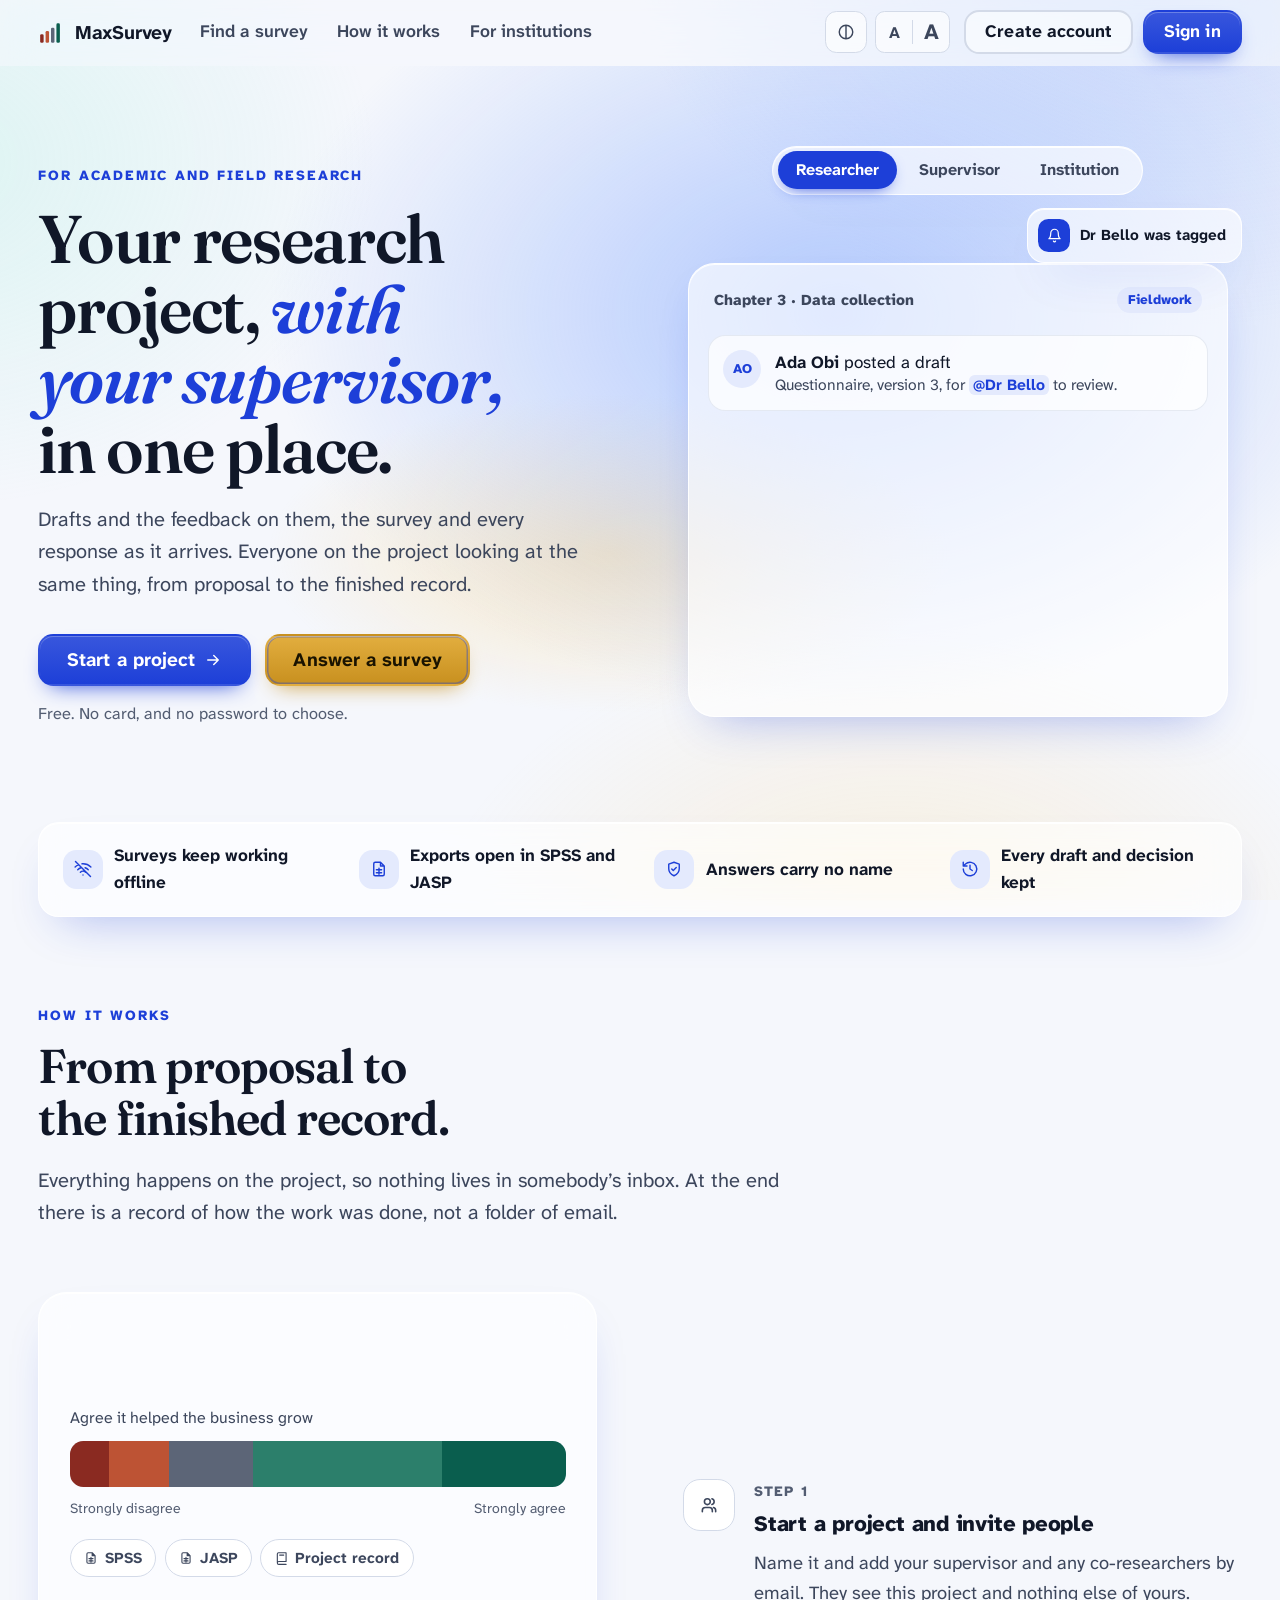
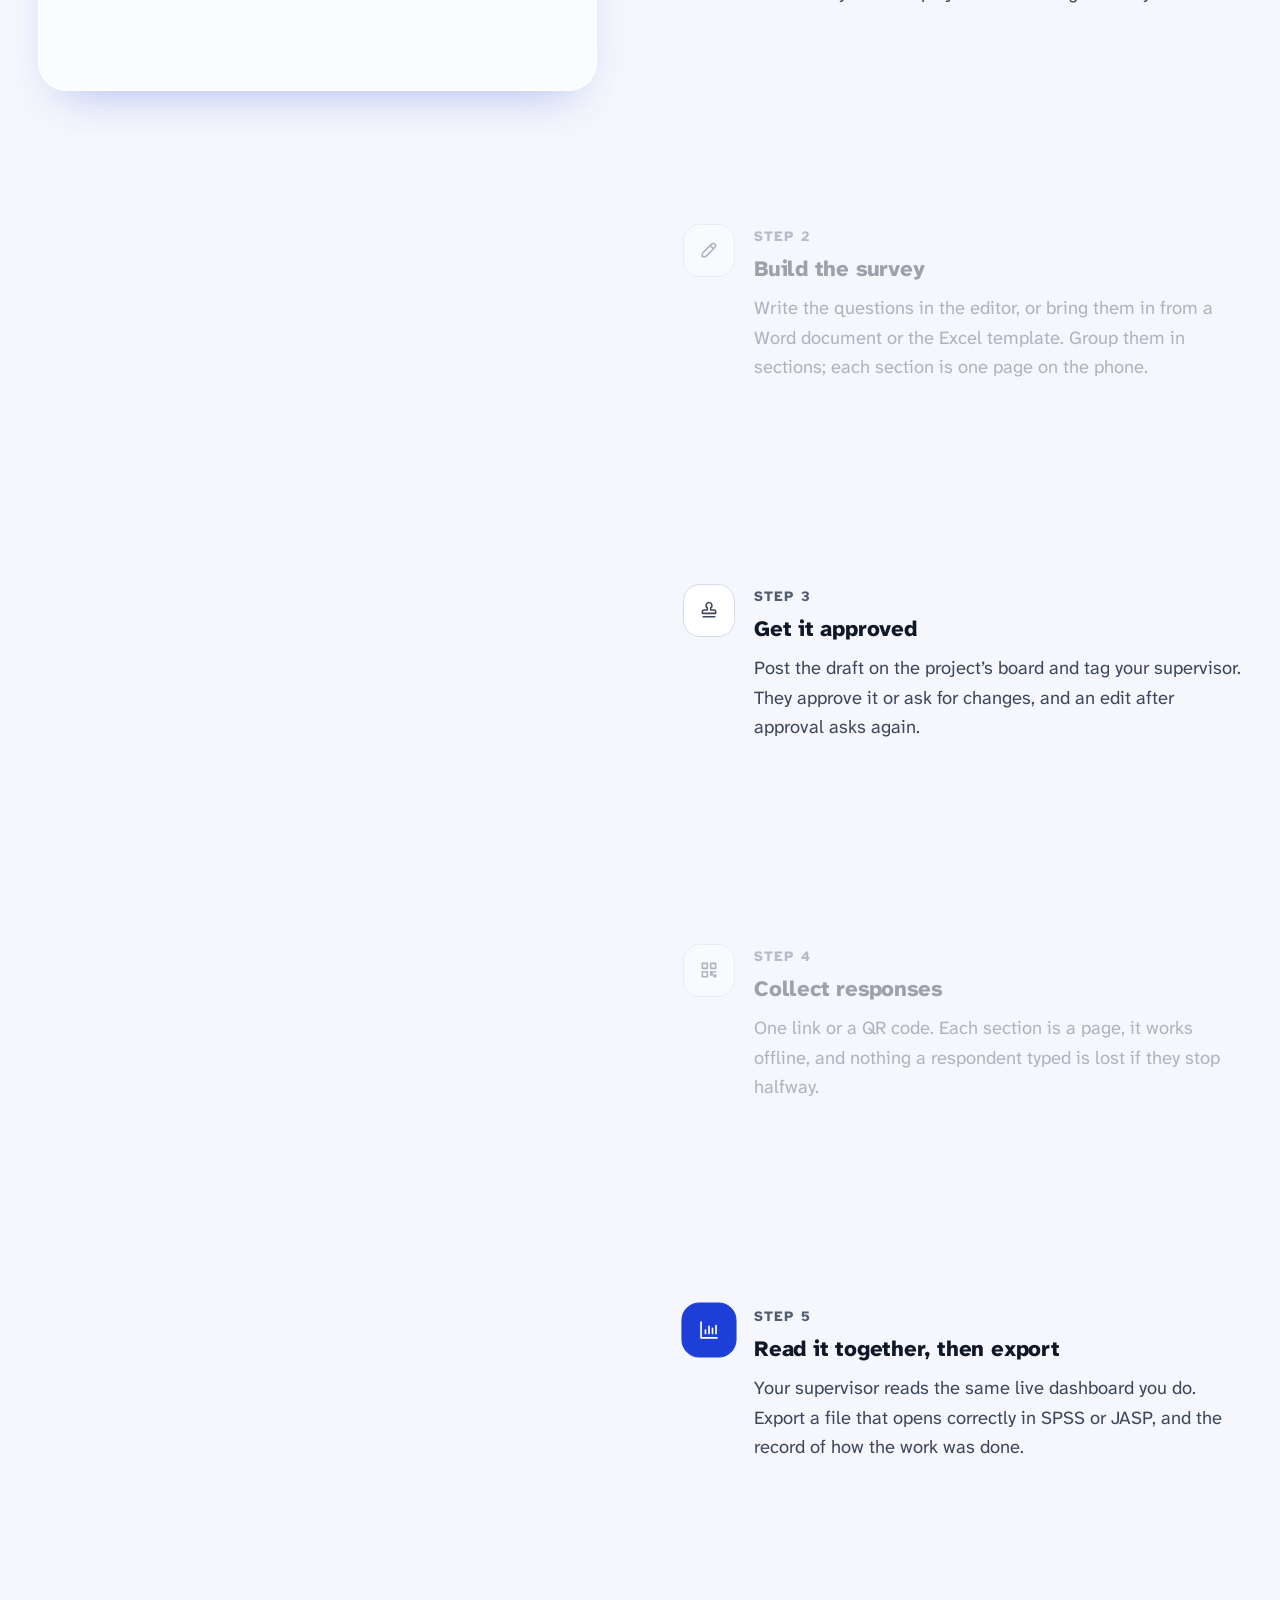
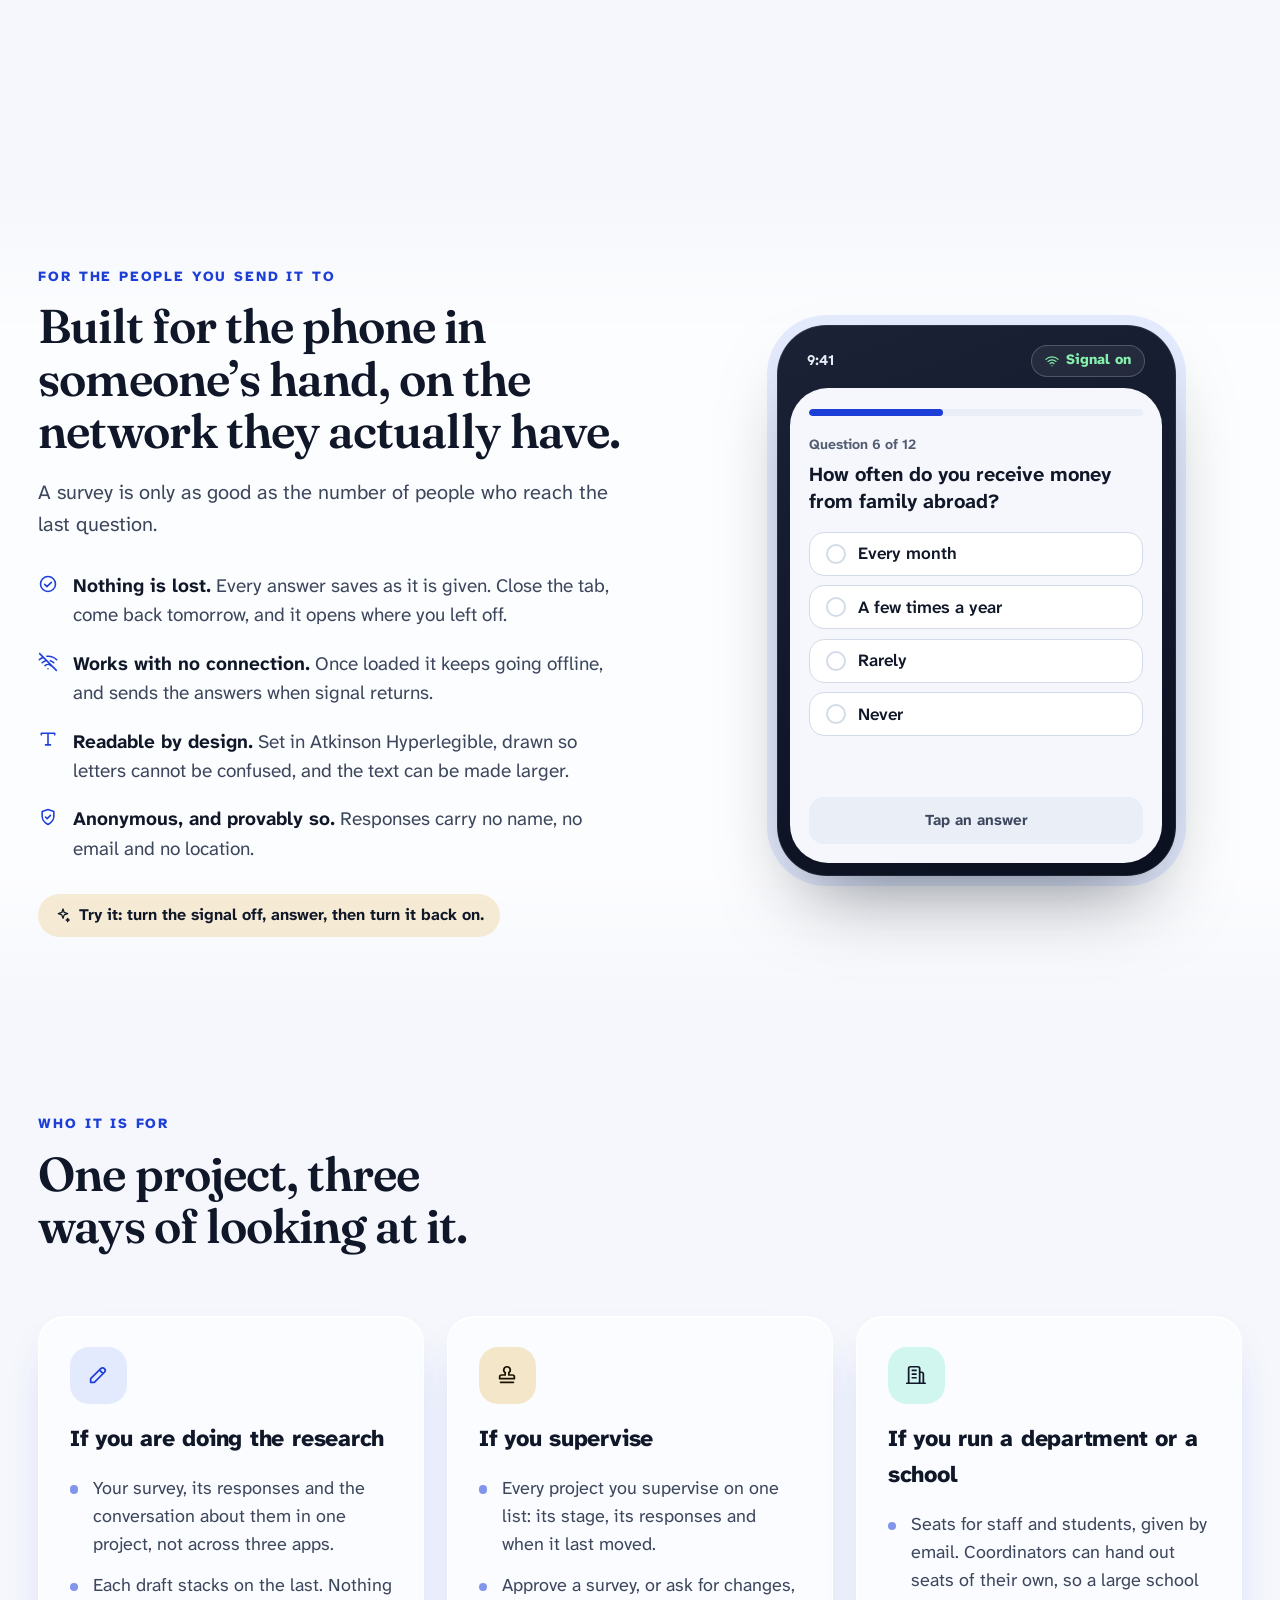
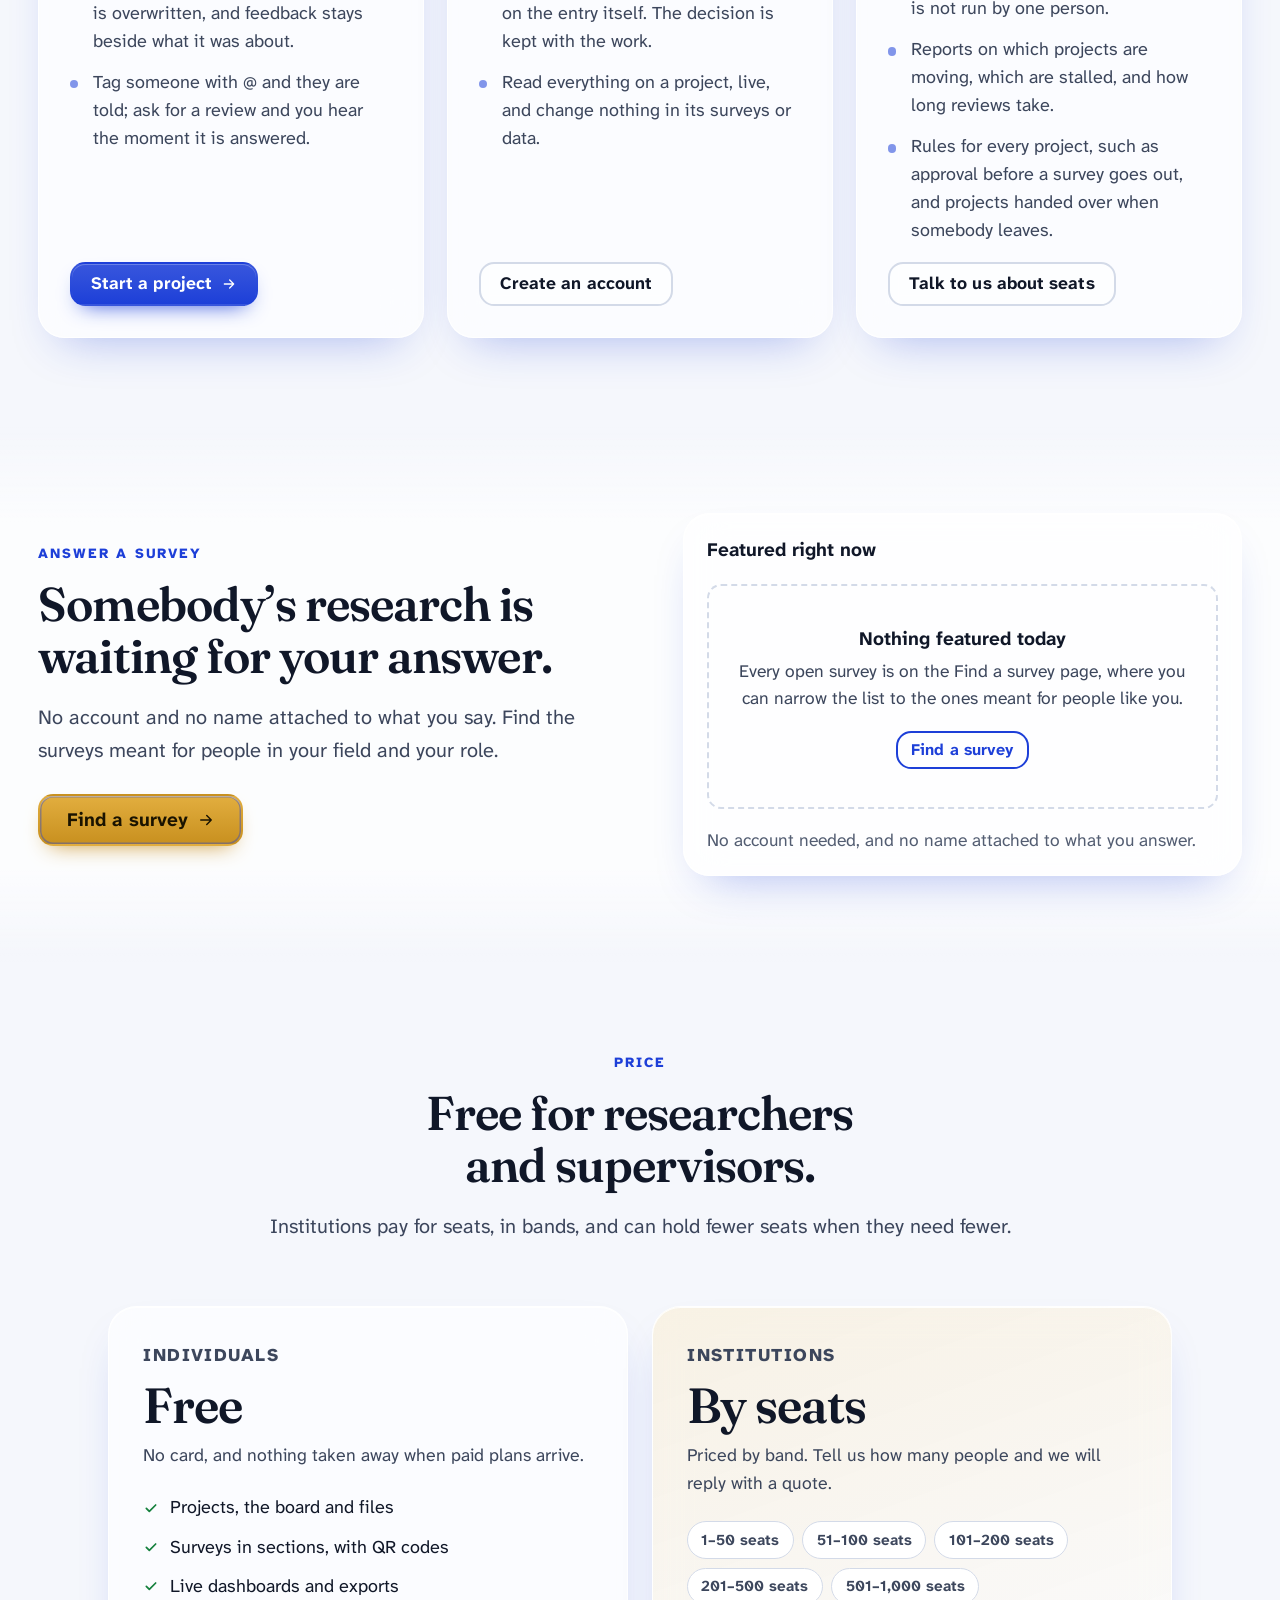
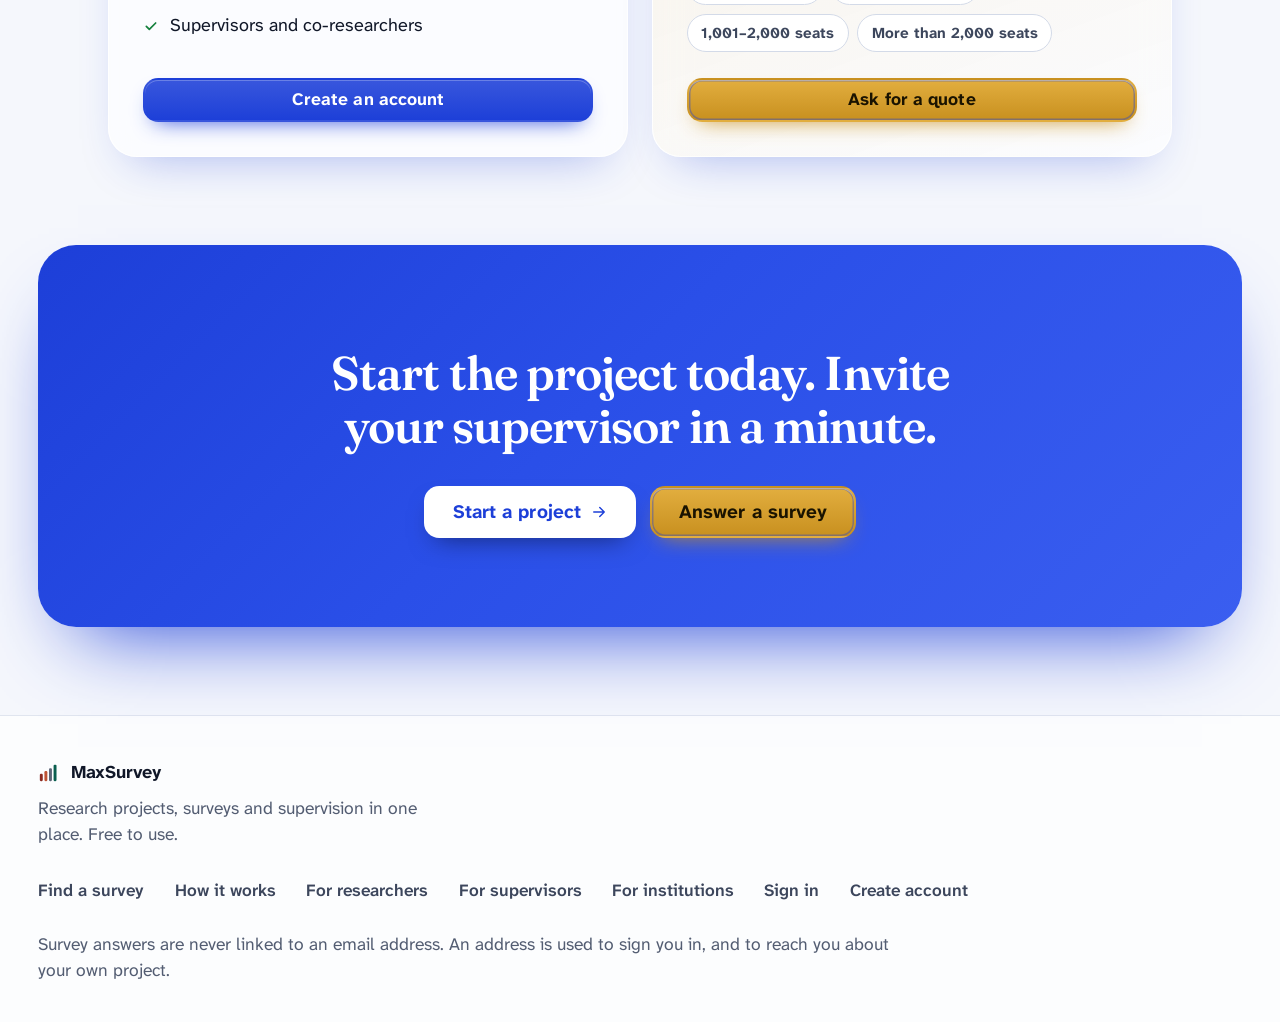
==== commit bd73edd9: "WS11: app frame, picture on the public site, scene spacing" ====
--- a/survey/index.html
+++ b/survey/index.html
@@ -13,10 +13,10 @@
     <link rel="icon" type="image/svg+xml" href="/survey/favicon.svg" />
     <link rel="apple-touch-icon" href="/survey/icon-192.png" />
     <meta name="theme-color" content="#1d3fd8" />
-    <script type="module" crossorigin src="/survey/assets/styles-3Rx5Q_lU.js"></script>
+    <script type="module" crossorigin src="/survey/assets/styles-Cit6bE12.js"></script>
     <script type="module" crossorigin src="/survey/assets/preload-helper-Bmgw--z3.js"></script>
-    <script type="module" crossorigin src="/survey/assets/main-DJSBd-nX.js"></script>
-    <link rel="stylesheet" crossorigin href="/survey/assets/styles-CNa6lVGU.css">
+    <script type="module" crossorigin src="/survey/assets/main-QvnbXzIp.js"></script>
+    <link rel="stylesheet" crossorigin href="/survey/assets/styles-BgFUXDoI.css">
   <link rel="manifest" href="/survey/manifest.webmanifest"><script id="vite-plugin-pwa:register-sw" src="/survey/registerSW.js"></script></head>
   <body>
     <div id="root"></div>
--- a/survey/assets/styles-BgFUXDoI.css
+++ b/survey/assets/styles-BgFUXDoI.css
@@ -0,0 +1 @@
+@layer properties{@supports (((-webkit-hyphens:none)) and (not (margin-trim:inline))) or ((-moz-orient:inline) and (not (color:rgb(from red r g b)))){*,:before,:after,::backdrop{--tw-rotate-x:initial;--tw-rotate-y:initial;--tw-rotate-z:initial;--tw-skew-x:initial;--tw-skew-y:initial;--tw-space-y-reverse:0;--tw-border-style:solid;--tw-leading:initial;--tw-font-weight:initial;--tw-ordinal:initial;--tw-slashed-zero:initial;--tw-numeric-figure:initial;--tw-numeric-spacing:initial;--tw-numeric-fraction:initial;--tw-shadow:0 0 #0000;--tw-shadow-color:initial;--tw-shadow-alpha:100%;--tw-inset-shadow:0 0 #0000;--tw-inset-shadow-color:initial;--tw-inset-shadow-alpha:100%;--tw-ring-color:initial;--tw-ring-shadow:0 0 #0000;--tw-inset-ring-color:initial;--tw-inset-ring-shadow:0 0 #0000;--tw-ring-inset:initial;--tw-ring-offset-width:0px;--tw-ring-offset-color:#fff;--tw-ring-offset-shadow:0 0 #0000;--tw-outline-style:solid;--tw-blur:initial;--tw-brightness:initial;--tw-contrast:initial;--tw-grayscale:initial;--tw-hue-rotate:initial;--tw-invert:initial;--tw-opacity:initial;--tw-saturate:initial;--tw-sepia:initial;--tw-drop-shadow:initial;--tw-drop-shadow-color:initial;--tw-drop-shadow-alpha:100%;--tw-drop-shadow-size:initial;--tw-backdrop-blur:initial;--tw-backdrop-brightness:initial;--tw-backdrop-contrast:initial;--tw-backdrop-grayscale:initial;--tw-backdrop-hue-rotate:initial;--tw-backdrop-invert:initial;--tw-backdrop-opacity:initial;--tw-backdrop-saturate:initial;--tw-backdrop-sepia:initial;--tw-duration:initial;--tw-ease:initial;--tw-translate-x:0;--tw-translate-y:0;--tw-translate-z:0}}}@layer theme{:root,:host{--font-sans:"Atkinson Hyperlegible Next", "Atkinson Hyperlegible", system-ui, -apple-system, "Segoe UI", Roboto, sans-serif;--font-mono:ui-monospace, SFMono-Regular, Menlo, Monaco, Consolas, "Liberation Mono", "Courier New", monospace;--spacing:.25rem;--font-weight-normal:400;--font-weight-medium:500;--font-weight-semibold:600;--font-weight-bold:700;--leading-tight:1.25;--leading-snug:1.375;--radius-sm:.25rem;--radius-md:.375rem;--radius-lg:.5rem;--radius-xl:.75rem;--radius-2xl:1rem;--ease-out:cubic-bezier(0, 0, .2, 1);--default-transition-duration:.15s;--default-transition-timing-function:cubic-bezier(.4, 0, .2, 1);--default-font-family:var(--font-sans);--default-mono-font-family:var(--font-mono);--font-display:"Fraunces", "Iowan Old Style", Georgia, serif}}@layer base{*,:after,:before,::backdrop{box-sizing:border-box;border:0 solid;margin:0;padding:0}::file-selector-button{box-sizing:border-box;border:0 solid;margin:0;padding:0}html,:host{-webkit-text-size-adjust:100%;tab-size:4;line-height:1.5;font-family:var(--default-font-family,-apple-system, BlinkMacSystemFont, "Segoe UI", Roboto, "Helvetica Neue", "Noto Sans", Arial, sans-serif, "Apple Color Emoji", "Segoe UI Emoji", "Segoe UI Symbol", "Noto Color Emoji");font-feature-settings:var(--default-font-feature-settings,normal);font-variation-settings:var(--default-font-variation-settings,normal);-webkit-tap-highlight-color:transparent}hr{height:0;color:inherit;border-top-width:1px}abbr:where([title]){-webkit-text-decoration:underline dotted;text-decoration:underline dotted}h1,h2,h3,h4,h5,h6{font-size:inherit;font-weight:inherit}a{color:inherit;-webkit-text-decoration:inherit;text-decoration:inherit}b,strong{font-weight:bolder}code,kbd,samp,pre{font-family:var(--default-mono-font-family,ui-monospace, SFMono-Regular, Menlo, Monaco, Consolas, "Liberation Mono", "Courier New", monospace);font-feature-settings:var(--default-mono-font-feature-settings,normal);font-variation-settings:var(--default-mono-font-variation-settings,normal);font-size:1em}small{font-size:80%}sub,sup{vertical-align:baseline;font-size:75%;line-height:0;position:relative}sub{bottom:-.25em}sup{top:-.5em}table{text-indent:0;border-color:inherit;border-collapse:collapse}:-moz-focusring:where(:not(iframe)){outline:auto}progress{vertical-align:baseline}summary{display:list-item}ol,ul,menu{list-style:none}img,svg,video,canvas,audio,iframe,embed,object{vertical-align:middle;display:block}img,video{max-width:100%;height:auto}button,input,select,optgroup,textarea{font:inherit;font-feature-settings:inherit;font-variation-settings:inherit;letter-spacing:inherit;color:inherit;opacity:1;background-color:#0000;border-radius:0}::file-selector-button{font:inherit;font-feature-settings:inherit;font-variation-settings:inherit;letter-spacing:inherit;color:inherit;opacity:1;background-color:#0000;border-radius:0}:where(select:is([multiple],[size])) optgroup{font-weight:bolder}:where(select:is([multiple],[size])) optgroup option{padding-inline-start:20px}::file-selector-button{margin-inline-end:4px}::placeholder{opacity:1}@supports (not ((-webkit-appearance:-apple-pay-button))) or (contain-intrinsic-size:1px){::placeholder{color:currentColor}@supports (color:color-mix(in lab,red,red)){::placeholder{color:color-mix(in oklab,currentcolor 50%,transparent)}}}textarea{resize:vertical}::-webkit-search-decoration{-webkit-appearance:none}::-webkit-date-and-time-value{min-height:1lh;text-align:inherit}::-webkit-datetime-edit{display:inline-flex}::-webkit-datetime-edit-fields-wrapper{padding:0}::-webkit-datetime-edit{padding-block:0}::-webkit-datetime-edit-year-field{padding-block:0}::-webkit-datetime-edit-month-field{padding-block:0}::-webkit-datetime-edit-day-field{padding-block:0}::-webkit-datetime-edit-hour-field{padding-block:0}::-webkit-datetime-edit-minute-field{padding-block:0}::-webkit-datetime-edit-second-field{padding-block:0}::-webkit-datetime-edit-millisecond-field{padding-block:0}::-webkit-datetime-edit-meridiem-field{padding-block:0}::-webkit-calendar-picker-indicator{line-height:1}:-moz-ui-invalid{box-shadow:none}button,input:where([type=button],[type=reset],[type=submit]){appearance:button}::file-selector-button{appearance:button}::-webkit-inner-spin-button{height:auto}::-webkit-outer-spin-button{height:auto}[hidden]:where(:not([hidden=until-found])){display:none!important}}@layer components;@layer utilities{.pointer-events-auto{pointer-events:auto}.pointer-events-none{pointer-events:none}.collapse{visibility:collapse}.invisible{visibility:hidden}.visible{visibility:visible}.sr-only{clip-path:inset(50%);white-space:nowrap;border-width:0;width:1px;height:1px;margin:-1px;padding:0;position:absolute;overflow:hidden}.absolute{position:absolute}.fixed{position:fixed}.relative{position:relative}.static{position:static}.sticky{position:sticky}.inset-0{inset:0}.inset-x-0{inset-inline:0}.top-0{top:0}.bottom-0{bottom:0}.z-30{z-index:30}.z-40{z-index:40}.z-50{z-index:50}.mx-auto{margin-inline:auto}.my-3{margin-block:calc(var(--spacing) * 3)}.my-auto{margin-block:auto}.-mt-1{margin-top:calc(var(--spacing) * -1)}.mt-0\.5{margin-top:calc(var(--spacing) * .5)}.mt-1{margin-top:var(--spacing)}.mt-1\.5{margin-top:calc(var(--spacing) * 1.5)}.mt-2{margin-top:calc(var(--spacing) * 2)}.mt-2\.5{margin-top:calc(var(--spacing) * 2.5)}.mt-3{margin-top:calc(var(--spacing) * 3)}.mt-3\.5{margin-top:calc(var(--spacing) * 3.5)}.mt-4{margin-top:calc(var(--spacing) * 4)}.mt-5{margin-top:calc(var(--spacing) * 5)}.mt-6{margin-top:calc(var(--spacing) * 6)}.mt-7{margin-top:calc(var(--spacing) * 7)}.mt-8{margin-top:calc(var(--spacing) * 8)}.mt-9{margin-top:calc(var(--spacing) * 9)}.mt-10{margin-top:calc(var(--spacing) * 10)}.mb-2{margin-bottom:calc(var(--spacing) * 2)}.mb-2\.5{margin-bottom:calc(var(--spacing) * 2.5)}.mb-3{margin-bottom:calc(var(--spacing) * 3)}.mb-4{margin-bottom:calc(var(--spacing) * 4)}.mb-5{margin-bottom:calc(var(--spacing) * 5)}.mb-6{margin-bottom:calc(var(--spacing) * 6)}.ml-auto{margin-left:auto}.block{display:block}.flex{display:flex}.grid{display:grid}.hidden{display:none}.inline{display:inline}.inline-block{display:inline-block}.inline-flex{display:inline-flex}.table{display:table}.h-1\.5{height:calc(var(--spacing) * 1.5)}.h-12{height:calc(var(--spacing) * 12)}.h-\[5px\]{height:5px}.h-\[11px\]{height:11px}.h-\[14px\]{height:14px}.h-\[15px\]{height:15px}.h-\[18px\]{height:18px}.h-\[20px\]{height:20px}.h-\[22px\]{height:22px}.h-\[24px\]{height:24px}.h-\[26px\]{height:26px}.h-\[36px\]{height:36px}.h-\[40px\]{height:40px}.h-\[46px\]{height:46px}.h-\[48px\]{height:48px}.h-full{height:100%}.min-h-\[40px\]{min-height:40px}.min-h-\[42px\]{min-height:42px}.min-h-\[44px\]{min-height:44px}.min-h-\[48px\]{min-height:48px}.min-h-\[52px\]{min-height:52px}.min-h-\[54px\]{min-height:54px}.min-h-\[58px\]{min-height:58px}.min-h-\[60px\]{min-height:60px}.min-h-\[100dvh\]{min-height:100dvh}.min-h-\[140px\]{min-height:140px}.min-h-dvh{min-height:100dvh}.w-12{width:calc(var(--spacing) * 12)}.w-\[1\.4em\]{width:1.4em}.w-\[11px\]{width:11px}.w-\[14px\]{width:14px}.w-\[15px\]{width:15px}.w-\[18px\]{width:18px}.w-\[20px\]{width:20px}.w-\[22px\]{width:22px}.w-\[36px\]{width:36px}.w-\[42px\]{width:42px}.w-\[44px\]{width:44px}.w-\[58px\]{width:58px}.w-\[62px\]{width:62px}.w-\[72px\]{width:72px}.w-full{width:100%}.w-px{width:1px}.max-w-\[22ch\]{max-width:22ch}.max-w-\[46ch\]{max-width:46ch}.max-w-\[48ch\]{max-width:48ch}.max-w-\[52ch\]{max-width:52ch}.max-w-\[62ch\]{max-width:62ch}.max-w-\[70ch\]{max-width:70ch}.max-w-\[520px\]{max-width:520px}.max-w-\[560px\]{max-width:560px}.max-w-\[680px\]{max-width:680px}.max-w-\[720px\]{max-width:720px}.max-w-\[760px\]{max-width:760px}.max-w-\[820px\]{max-width:820px}.min-w-0{min-width:0}.min-w-\[160px\]{min-width:160px}.min-w-\[180px\]{min-width:180px}.min-w-\[220px\]{min-width:220px}.flex-1{flex:1}.shrink{flex-shrink:1}.shrink-0{flex-shrink:0}.grow{flex-grow:1}.transform{transform:var(--tw-rotate-x,) var(--tw-rotate-y,) var(--tw-rotate-z,) var(--tw-skew-x,) var(--tw-skew-y,)}.cursor-pointer{cursor:pointer}.resize{resize:both}.grid-cols-2{grid-template-columns:repeat(2,minmax(0,1fr))}.flex-col{flex-direction:column}.flex-wrap{flex-wrap:wrap}.items-baseline{align-items:baseline}.items-center{align-items:center}.items-end{align-items:flex-end}.items-start{align-items:flex-start}.justify-between{justify-content:space-between}.justify-center{justify-content:center}.justify-end{justify-content:flex-end}.gap-0\.5{gap:calc(var(--spacing) * .5)}.gap-1{gap:var(--spacing)}.gap-1\.5{gap:calc(var(--spacing) * 1.5)}.gap-2{gap:calc(var(--spacing) * 2)}.gap-2\.5{gap:calc(var(--spacing) * 2.5)}.gap-3{gap:calc(var(--spacing) * 3)}.gap-3\.5{gap:calc(var(--spacing) * 3.5)}.gap-4{gap:calc(var(--spacing) * 4)}.gap-5{gap:calc(var(--spacing) * 5)}.gap-6{gap:calc(var(--spacing) * 6)}.gap-7{gap:calc(var(--spacing) * 7)}.gap-8{gap:calc(var(--spacing) * 8)}.gap-12{gap:calc(var(--spacing) * 12)}.gap-px{gap:1px}:where(.space-y-3\.5>:not(:last-child)){--tw-space-y-reverse:0;margin-block-start:calc(calc(var(--spacing) * 3.5) * var(--tw-space-y-reverse));margin-block-end:calc(calc(var(--spacing) * 3.5) * calc(1 - var(--tw-space-y-reverse)))}:where(.space-y-4>:not(:last-child)){--tw-space-y-reverse:0;margin-block-start:calc(calc(var(--spacing) * 4) * var(--tw-space-y-reverse));margin-block-end:calc(calc(var(--spacing) * 4) * calc(1 - var(--tw-space-y-reverse)))}.gap-x-2{column-gap:calc(var(--spacing) * 2)}.gap-x-3{column-gap:calc(var(--spacing) * 3)}.gap-x-3\.5{column-gap:calc(var(--spacing) * 3.5)}.gap-x-4{column-gap:calc(var(--spacing) * 4)}.gap-x-5{column-gap:calc(var(--spacing) * 5)}.gap-x-6{column-gap:calc(var(--spacing) * 6)}.gap-y-0\.5{row-gap:calc(var(--spacing) * .5)}.gap-y-1{row-gap:var(--spacing)}.gap-y-1\.5{row-gap:calc(var(--spacing) * 1.5)}.gap-y-2{row-gap:calc(var(--spacing) * 2)}.gap-y-3{row-gap:calc(var(--spacing) * 3)}.gap-y-5{row-gap:calc(var(--spacing) * 5)}.truncate{text-overflow:ellipsis;white-space:nowrap;overflow:hidden}.overflow-hidden{overflow:hidden}.overflow-x-auto{overflow-x:auto}.overflow-y-auto{overflow-y:auto}.rounded{border-radius:.25rem}.rounded-2xl{border-radius:var(--radius-2xl)}.rounded-\[6px\]{border-radius:6px}.rounded-full{border-radius:3.40282e38px}.rounded-lg{border-radius:var(--radius-lg)}.rounded-md{border-radius:var(--radius-md)}.rounded-sm{border-radius:var(--radius-sm)}.rounded-xl{border-radius:var(--radius-xl)}.rounded-t-2xl{border-top-left-radius:var(--radius-2xl);border-top-right-radius:var(--radius-2xl)}.border{border-style:var(--tw-border-style);border-width:1px}.border-2{border-style:var(--tw-border-style);border-width:2px}.border-\[1\.5px\]{border-style:var(--tw-border-style);border-width:1.5px}.border-t{border-top-style:var(--tw-border-style);border-top-width:1px}.border-t-2{border-top-style:var(--tw-border-style);border-top-width:2px}.border-b{border-bottom-style:var(--tw-border-style);border-bottom-width:1px}.border-dashed{--tw-border-style:dashed;border-style:dashed}.p-4{padding:calc(var(--spacing) * 4)}.p-5{padding:calc(var(--spacing) * 5)}.p-6{padding:calc(var(--spacing) * 6)}.px-2{padding-inline:calc(var(--spacing) * 2)}.px-2\.5{padding-inline:calc(var(--spacing) * 2.5)}.px-3{padding-inline:calc(var(--spacing) * 3)}.px-3\.5{padding-inline:calc(var(--spacing) * 3.5)}.px-4{padding-inline:calc(var(--spacing) * 4)}.px-5{padding-inline:calc(var(--spacing) * 5)}.px-6{padding-inline:calc(var(--spacing) * 6)}.px-\[3px\]{padding-inline:3px}.py-0\.5{padding-block:calc(var(--spacing) * .5)}.py-1{padding-block:var(--spacing)}.py-1\.5{padding-block:calc(var(--spacing) * 1.5)}.py-2{padding-block:calc(var(--spacing) * 2)}.py-2\.5{padding-block:calc(var(--spacing) * 2.5)}.py-3{padding-block:calc(var(--spacing) * 3)}.py-3\.5{padding-block:calc(var(--spacing) * 3.5)}.py-4{padding-block:calc(var(--spacing) * 4)}.py-5{padding-block:calc(var(--spacing) * 5)}.py-6{padding-block:calc(var(--spacing) * 6)}.py-7{padding-block:calc(var(--spacing) * 7)}.py-8{padding-block:calc(var(--spacing) * 8)}.py-10{padding-block:calc(var(--spacing) * 10)}.py-12{padding-block:calc(var(--spacing) * 12)}.py-16{padding-block:calc(var(--spacing) * 16)}.pt-4{padding-top:calc(var(--spacing) * 4)}.pt-6{padding-top:calc(var(--spacing) * 6)}.pt-8{padding-top:calc(var(--spacing) * 8)}.pt-10{padding-top:calc(var(--spacing) * 10)}.pb-1{padding-bottom:var(--spacing)}.pb-5{padding-bottom:calc(var(--spacing) * 5)}.pb-7{padding-bottom:calc(var(--spacing) * 7)}.pb-10{padding-bottom:calc(var(--spacing) * 10)}.text-center{text-align:center}.text-left{text-align:left}.text-right{text-align:right}.font-display{font-family:var(--font-display)}.text-\[0\.72rem\]{font-size:.72rem}.text-\[0\.82rem\]{font-size:.82rem}.text-\[0\.85rem\]{font-size:.85rem}.text-\[1\.02rem\]{font-size:1.02rem}.text-\[1\.5rem\]{font-size:1.5rem}.text-\[1\.15rem\]{font-size:1.15rem}.text-\[2\.4rem\]{font-size:2.4rem}.text-\[2rem\]{font-size:2rem}.text-\[12\.5px\]{font-size:12.5px}.text-\[12px\]{font-size:12px}.text-\[15px\]{font-size:15px}.text-\[16px\]{font-size:16px}.text-\[22px\]{font-size:22px}.text-\[clamp\(1\.9rem\,1\.3rem\+2\.4vw\,2\.8rem\)\]{font-size:clamp(1.9rem,1.3rem + 2.4vw,2.8rem)}.leading-\[1\.08\]{--tw-leading:1.08;line-height:1.08}.leading-none{--tw-leading:1;line-height:1}.leading-snug{--tw-leading:var(--leading-snug);line-height:var(--leading-snug)}.leading-tight{--tw-leading:var(--leading-tight);line-height:var(--leading-tight)}.font-bold{--tw-font-weight:var(--font-weight-bold);font-weight:var(--font-weight-bold)}.font-medium{--tw-font-weight:var(--font-weight-medium);font-weight:var(--font-weight-medium)}.font-normal{--tw-font-weight:var(--font-weight-normal);font-weight:var(--font-weight-normal)}.font-semibold{--tw-font-weight:var(--font-weight-semibold);font-weight:var(--font-weight-semibold)}.whitespace-nowrap{white-space:nowrap}.whitespace-pre-wrap{white-space:pre-wrap}.capitalize{text-transform:capitalize}.italic{font-style:italic}.ordinal{--tw-ordinal:ordinal;font-variant-numeric:var(--tw-ordinal,) var(--tw-slashed-zero,) var(--tw-numeric-figure,) var(--tw-numeric-spacing,) var(--tw-numeric-fraction,)}.tabular-nums{--tw-numeric-spacing:tabular-nums;font-variant-numeric:var(--tw-ordinal,) var(--tw-slashed-zero,) var(--tw-numeric-figure,) var(--tw-numeric-spacing,) var(--tw-numeric-fraction,)}.underline{text-decoration-line:underline}.underline-offset-4{text-underline-offset:4px}.accent-\[var\(--accent\)\]{accent-color:var(--accent)}.opacity-75{opacity:.75}.opacity-80{opacity:.8}.ring{--tw-ring-shadow:var(--tw-ring-inset,) 0 0 0 calc(1px + var(--tw-ring-offset-width)) var(--tw-ring-color,currentcolor);box-shadow:var(--tw-inset-shadow),var(--tw-inset-ring-shadow),var(--tw-ring-offset-shadow),var(--tw-ring-shadow),var(--tw-shadow)}.outline{outline-style:var(--tw-outline-style);outline-width:1px}.blur{--tw-blur:blur(8px);filter:var(--tw-blur,) var(--tw-brightness,) var(--tw-contrast,) var(--tw-grayscale,) var(--tw-hue-rotate,) var(--tw-invert,) var(--tw-saturate,) var(--tw-sepia,) var(--tw-drop-shadow,)}.filter{filter:var(--tw-blur,) var(--tw-brightness,) var(--tw-contrast,) var(--tw-grayscale,) var(--tw-hue-rotate,) var(--tw-invert,) var(--tw-saturate,) var(--tw-sepia,) var(--tw-drop-shadow,)}.backdrop-blur{--tw-backdrop-blur:blur(8px);-webkit-backdrop-filter:var(--tw-backdrop-blur,) var(--tw-backdrop-brightness,) var(--tw-backdrop-contrast,) var(--tw-backdrop-grayscale,) var(--tw-backdrop-hue-rotate,) var(--tw-backdrop-invert,) var(--tw-backdrop-opacity,) var(--tw-backdrop-saturate,) var(--tw-backdrop-sepia,);backdrop-filter:var(--tw-backdrop-blur,) var(--tw-backdrop-brightness,) var(--tw-backdrop-contrast,) var(--tw-backdrop-grayscale,) var(--tw-backdrop-hue-rotate,) var(--tw-backdrop-invert,) var(--tw-backdrop-opacity,) var(--tw-backdrop-saturate,) var(--tw-backdrop-sepia,)}.transition{transition-property:color,background-color,border-color,outline-color,text-decoration-color,fill,stroke,--tw-gradient-from,--tw-gradient-via,--tw-gradient-to,opacity,box-shadow,transform,translate,scale,rotate,filter,-webkit-backdrop-filter,backdrop-filter,display,content-visibility,overlay,pointer-events;transition-timing-function:var(--tw-ease,var(--default-transition-timing-function));transition-duration:var(--tw-duration,var(--default-transition-duration))}.transition-\[width\]{transition-property:width;transition-timing-function:var(--tw-ease,var(--default-transition-timing-function));transition-duration:var(--tw-duration,var(--default-transition-duration))}.transition-all{transition-property:all;transition-timing-function:var(--tw-ease,var(--default-transition-timing-function));transition-duration:var(--tw-duration,var(--default-transition-duration))}.transition-colors{transition-property:color,background-color,border-color,outline-color,text-decoration-color,fill,stroke,--tw-gradient-from,--tw-gradient-via,--tw-gradient-to;transition-timing-function:var(--tw-ease,var(--default-transition-timing-function));transition-duration:var(--tw-duration,var(--default-transition-duration))}.transition-opacity{transition-property:opacity;transition-timing-function:var(--tw-ease,var(--default-transition-timing-function));transition-duration:var(--tw-duration,var(--default-transition-duration))}.transition-transform{transition-property:transform,translate,scale,rotate;transition-timing-function:var(--tw-ease,var(--default-transition-timing-function));transition-duration:var(--tw-duration,var(--default-transition-duration))}.duration-200{--tw-duration:.2s;transition-duration:.2s}.duration-300{--tw-duration:.3s;transition-duration:.3s}.duration-500{--tw-duration:.5s;transition-duration:.5s}.duration-700{--tw-duration:.7s;transition-duration:.7s}.ease-out{--tw-ease:var(--ease-out);transition-timing-function:var(--ease-out)}.outline-none{--tw-outline-style:none;outline-style:none}@media(hover:hover){.hover\:-translate-y-0\.5:hover{--tw-translate-y:calc(var(--spacing) * -.5);translate:var(--tw-translate-x) var(--tw-translate-y)}.hover\:border-\[var\(--accent\)\]:hover{border-color:var(--accent)}.hover\:border-\[var\(--ink-faint\)\]:hover{border-color:var(--ink-faint)}.hover\:bg-\[var\(--accent-wash\)\]:hover{background-color:var(--accent-wash)}.hover\:text-\[var\(--ink\)\]:hover{color:var(--ink)}.hover\:brightness-\[0\.97\]:hover{--tw-brightness:brightness(.97);filter:var(--tw-blur,) var(--tw-brightness,) var(--tw-contrast,) var(--tw-grayscale,) var(--tw-hue-rotate,) var(--tw-invert,) var(--tw-saturate,) var(--tw-sepia,) var(--tw-drop-shadow,)}}.disabled\:cursor-not-allowed:disabled{cursor:not-allowed}.disabled\:opacity-30:disabled{opacity:.3}.disabled\:opacity-35:disabled{opacity:.35}.disabled\:opacity-40:disabled{opacity:.4}.disabled\:opacity-45:disabled{opacity:.45}.disabled\:opacity-50:disabled{opacity:.5}@media(hover:hover){.disabled\:hover\:translate-y-0:disabled:hover{--tw-translate-y:0px;translate:var(--tw-translate-x) var(--tw-translate-y)}}@media(min-width:40rem){.sm\:block{display:block}.sm\:flex{display:flex}.sm\:w-auto{width:auto}.sm\:grid-cols-2{grid-template-columns:repeat(2,minmax(0,1fr))}.sm\:grid-cols-3{grid-template-columns:repeat(3,minmax(0,1fr))}.sm\:grid-cols-4{grid-template-columns:repeat(4,minmax(0,1fr))}.sm\:flex-row{flex-direction:row}.sm\:flex-wrap{flex-wrap:wrap}.sm\:items-baseline{align-items:baseline}.sm\:items-center{align-items:center}.sm\:gap-3{gap:calc(var(--spacing) * 3)}.sm\:gap-4{gap:calc(var(--spacing) * 4)}.sm\:gap-x-10{column-gap:calc(var(--spacing) * 10)}.sm\:rounded-2xl{border-radius:var(--radius-2xl)}.sm\:p-5{padding:calc(var(--spacing) * 5)}.sm\:p-7{padding:calc(var(--spacing) * 7)}.sm\:px-5{padding-inline:calc(var(--spacing) * 5)}.sm\:px-7{padding-inline:calc(var(--spacing) * 7)}.sm\:px-10{padding-inline:calc(var(--spacing) * 10)}.sm\:py-10{padding-block:calc(var(--spacing) * 10)}.sm\:py-14{padding-block:calc(var(--spacing) * 14)}.sm\:py-20{padding-block:calc(var(--spacing) * 20)}.sm\:text-right{text-align:right}}@media(min-width:64rem){.lg\:grid-cols-2{grid-template-columns:repeat(2,minmax(0,1fr))}.lg\:grid-cols-6{grid-template-columns:repeat(6,minmax(0,1fr))}}}:root{--paper:#f5f7fc;--surface:#fff;--surface-2:#eaeef7;--surface-3:#dbe1ee;--ink:#101728;--ink-soft:#3c465c;--ink-faint:#535d72;--rule:#d3dae8;--rule-soft:#e6eaf3;--accent:#1d3fd8;--accent-hover:#1833b4;--accent-wash:#e4eafd;--accent-ring:#1d3fd84d;--on-accent:#fff;--amber:#8a5a00;--s1:#8a2a21;--s2:#bd5334;--s3:#5c6577;--s4:#2c7f6b;--s5:#0a5e4e;--on-scale:#fff;--shadow:0 1px 2px #1017280f, 0 8px 24px -12px #10172833;--shadow-lift:0 2px 6px #1017281a, 0 20px 44px -16px #10172852;--gold:#e2ae3f;--gold-2:#c8901f;--on-gold:#1a1300;--glass:#ffffff9e;--glass-strong:#ffffffd1;--glass-edge:#ffffffe6;--glass-shadow:0 1px 0 #ffffffe6 inset, 0 22px 48px -24px #1d3fd861;--field-1:#7aa2ff;--field-2:#ffd27a;--field-3:#9eeedd;--ok:#15803d;--ok-wash:#dcfce7}@media(prefers-color-scheme:dark){:root:not([data-theme=light]){--paper:#0b1020;--surface:#141b2e;--surface-2:#1c2540;--surface-3:#27314f;--ink:#e8ecf7;--ink-soft:#a8b2c8;--ink-faint:#8590a8;--rule:#27314f;--rule-soft:#1b2438;--accent:#9db6ff;--accent-hover:#b9cbff;--accent-wash:#18245a;--accent-ring:#9db6ff59;--on-accent:#0b1020;--amber:#e0b25c;--s1:#e2705a;--s2:#f0a07c;--s3:#9aa4bc;--s4:#5cc9ac;--s5:#8fe3c8;--on-scale:#0b1020;--shadow:0 1px 2px #00000080, 0 10px 28px -14px #000000bf;--shadow-lift:0 2px 8px #0009, 0 24px 50px -18px #000000d9;--gold:#e8b54a;--gold-2:#c9921f;--on-gold:#1a1300;--glass:#141b2e94;--glass-strong:#141b2ecc;--glass-edge:#ffffff1a;--glass-shadow:0 1px 0 #ffffff0f inset, 0 26px 52px -22px #000000bf;--field-1:#2c40b8;--field-2:#7a5410;--field-3:#0f5a52;--ok:#6ee7a8;--ok-wash:#0f3d2b}}:root[data-theme=dark]{--paper:#0b1020;--surface:#141b2e;--surface-2:#1c2540;--surface-3:#27314f;--ink:#e8ecf7;--ink-soft:#a8b2c8;--ink-faint:#8590a8;--rule:#27314f;--rule-soft:#1b2438;--accent:#9db6ff;--accent-hover:#b9cbff;--accent-wash:#18245a;--accent-ring:#9db6ff59;--on-accent:#0b1020;--amber:#e0b25c;--s1:#e2705a;--s2:#f0a07c;--s3:#9aa4bc;--s4:#5cc9ac;--s5:#8fe3c8;--on-scale:#0b1020;--shadow:0 1px 2px #00000080, 0 10px 28px -14px #000000bf;--shadow-lift:0 2px 8px #0009, 0 24px 50px -18px #000000d9;--gold:#e8b54a;--gold-2:#c9921f;--on-gold:#1a1300;--glass:#141b2e94;--glass-strong:#141b2ecc;--glass-edge:#ffffff1a;--glass-shadow:0 1px 0 #ffffff0f inset, 0 26px 52px -22px #000000bf;--field-1:#2c40b8;--field-2:#7a5410;--field-3:#0f5a52;--ok:#6ee7a8;--ok-wash:#0f3d2b}html{background:var(--paper);-webkit-text-size-adjust:100%;font-size:19px}body{background:var(--paper);color:var(--ink);font-family:var(--font-sans);-webkit-font-smoothing:antialiased;text-rendering:optimizelegibility;padding:env(safe-area-inset-top) env(safe-area-inset-right) env(safe-area-inset-bottom) env(safe-area-inset-left);margin:0;font-size:1rem;line-height:1.6}::selection{background:var(--accent-wash);color:var(--ink)}:focus-visible{outline:3px solid var(--accent);outline-offset:3px;border-radius:6px}.t-display{letter-spacing:-.012em;text-wrap:balance;font-size:clamp(1.7rem,1.2rem + 2.6vw,2.35rem);font-weight:700;line-height:1.18}.t-section{text-wrap:balance;font-size:clamp(1.5rem,1.15rem + 1.9vw,1.95rem);font-weight:700;line-height:1.22}.t-question{letter-spacing:-.005em;text-wrap:balance;font-size:clamp(1.4rem,1.1rem + 1.5vw,1.75rem);font-weight:700;line-height:1.3}.t-question-stacked{font-size:1.18rem;font-weight:600;line-height:1.4}.t-lead{font-size:1.06rem;line-height:1.62}.t-body{font-size:1rem;line-height:1.6}.t-option{font-size:1.02rem;font-weight:500;line-height:1.35}.t-help{font-size:.92rem;line-height:1.5}.t-review{font-size:.88rem;line-height:1.42}.t-meta{letter-spacing:.09em;text-transform:uppercase;font-variant-numeric:tabular-nums;font-size:.76rem;font-weight:700}.t-button{font-size:1rem;font-weight:600}.is-selected{box-shadow:0 0 0 3px var(--accent-ring)}@keyframes slide-in-fwd{0%{opacity:0;transform:translate(20px)}to{opacity:1;transform:none}}@keyframes slide-in-back{0%{opacity:0;transform:translate(-20px)}to{opacity:1;transform:none}}.enter-fwd{animation:.4s cubic-bezier(.22,1,.36,1) both slide-in-fwd}.enter-back{animation:.4s cubic-bezier(.22,1,.36,1) both slide-in-back}@media(prefers-reduced-motion:reduce){*,:before,:after{transition-duration:.01ms!important;animation-duration:.01ms!important;animation-iteration-count:1!important}}@keyframes rise{0%{opacity:0;transform:translateY(18px)}to{opacity:1;transform:none}}.rise{animation:.7s cubic-bezier(.16,1,.3,1) both rise}.seq-1{animation-delay:0s}.seq-2{animation-delay:70ms}.seq-3{animation-delay:.14s}.seq-4{animation-delay:.21s}.seq-5{animation-delay:.3s}.reveal{opacity:0;transition:opacity .65s cubic-bezier(.16,1,.3,1),transform .65s cubic-bezier(.16,1,.3,1);transform:translateY(22px)}.reveal.shown{opacity:1;transform:none}.scale-field{filter:blur(64px);opacity:.34;pointer-events:none;grid-template-columns:repeat(5,1fr);height:130%;display:grid;position:absolute;inset:-20% -10% auto}@media(min-width:1024px){.scale-field{-webkit-mask-image:linear-gradient(95deg,#0000 6%,#0006 34%,#000 62%);mask-image:linear-gradient(95deg,#0000 6%,#0006,#000 62%)}}@media(max-width:1023px){.scale-field{opacity:.26}}.scale-field span{transform-origin:50%;will-change:transform;border-radius:50%}.shell{--shell-max:1440px;width:100%;max-width:var(--shell-max);margin-inline:auto;padding-inline:clamp(1.25rem,3vw,3rem)}.shell--wide{--shell-max:1660px}.skip-link{z-index:100;background:var(--accent);color:var(--on-accent);border-radius:.6rem;padding:.7rem 1.1rem;font-weight:700;text-decoration:none;transition:top .16s;position:absolute;top:-4rem;left:.75rem}.skip-link:focus-visible{top:.75rem}:where(a,button,input,select,textarea,[tabindex]):focus-visible{outline:3px solid var(--accent);outline-offset:2px;border-radius:.4rem}@media(prefers-reduced-motion:reduce){.skip-link{transition:none}}.opt-row{grid-template-columns:minmax(0,11rem) 1fr auto;align-items:center;gap:.625rem;display:grid}@media(max-width:560px){.opt-row{grid-template-columns:1fr auto;row-gap:.3rem}.opt-row>:first-child{grid-area:1/1}.opt-row>:nth-child(3){grid-area:1/2}.opt-row>:nth-child(2){grid-area:2/1/auto/-1}}.scale-field span:first-child{background:var(--s1);animation:19s ease-in-out infinite breathe}.scale-field span:nth-child(2){background:var(--s2);animation:23s ease-in-out -4s infinite breathe}.scale-field span:nth-child(3){background:var(--s3);animation:21s ease-in-out -9s infinite breathe}.scale-field span:nth-child(4){background:var(--s4);animation:25s ease-in-out -14s infinite breathe}.scale-field span:nth-child(5){background:var(--s5);animation:27s ease-in-out -6s infinite breathe}@keyframes breathe{0%,to{transform:translate(0)scale(.9)}50%{transform:translateY(-9%)scale(1.15)}}.sweep{pointer-events:none;background:linear-gradient(100deg,transparent 34%,var(--surface) 50%,transparent 66%);position:absolute;inset:0}@supports (color:color-mix(in lab,red,red)){.sweep{background:linear-gradient(100deg,transparent 34%,color-mix(in srgb,var(--surface) 62%,transparent) 50%,transparent 66%)}}.sweep{background-size:260% 100%;animation:14s linear infinite sweep}@keyframes sweep{0%{background-position:180% 0}to{background-position:-80% 0}}.line-mask{padding-bottom:.08em;display:block;overflow:hidden}.line-mask>span{animation:.85s cubic-bezier(.16,1,.3,1) both line-up;display:block}.line-1>span{animation-delay:50ms}.line-2>span{animation-delay:.17s}.line-3>span{animation-delay:.26s}@keyframes line-up{0%{transform:translateY(105%)}to{transform:none}}@keyframes soft-pulse{0%,to{opacity:1}50%{opacity:.55}}.in-progress{animation:2.6s ease-in-out infinite soft-pulse}@media(prefers-reduced-motion:reduce){.rise,.scale-field span,.sweep,.in-progress{animation:none}.line-mask>span{animation:none;transform:none}.reveal{opacity:1;transition:none;transform:none}}.survey-card{border-color:var(--rule);transition:border-color .2s,transform .2s cubic-bezier(.16,1,.3,1)}.survey-card:hover{border-color:var(--accent);transform:translateY(-2px)}.survey-card:active{transform:translateY(0)}@media(prefers-reduced-motion:reduce){.survey-card,.survey-card:hover,.survey-card:active{transition:border-color .2s;transform:none}}.demo-frame,.demo-screen{background:0 0}@media(min-width:640px){.demo-frame{background:var(--surface-2);box-shadow:var(--shadow-lift)}.demo-screen{background:var(--paper)}}.site-header{z-index:40;background:var(--paper);border-bottom:1px solid #0000;position:sticky;top:0}@supports (color:color-mix(in lab,red,red)){.site-header{background:color-mix(in srgb,var(--paper) 86%,transparent)}}.site-header{-webkit-backdrop-filter:saturate(1.4)blur(14px);transition:border-color .2s,box-shadow .22s,background .2s}.site-header.is-lifted{border-bottom-color:var(--rule);box-shadow:var(--shadow);background:var(--paper)}@supports (color:color-mix(in lab,red,red)){.site-header.is-lifted{background:color-mix(in srgb,var(--paper) 94%,transparent)}}.site-header__row{flex-wrap:nowrap;align-items:center;gap:.75rem;min-height:60px;padding-block:.55rem;display:flex}.site-header__spacer{flex:auto}.site-brand{color:var(--ink);letter-spacing:-.01em;white-space:nowrap;border-radius:.5rem;align-items:center;gap:.55rem;font-weight:700;text-decoration:none;display:inline-flex}.site-brand span{font-size:1.02rem}.site-brand--sm span{font-size:.95rem}.site-mark{place-items:center;transition:transform .22s cubic-bezier(.16,1,.3,1);display:inline-grid}.site-brand:hover .site-mark{transform:translateY(-1px)scale(1.04)}.site-nav{align-items:center;gap:.15rem;display:flex}.nav-link{min-height:42px;color:var(--ink-soft);white-space:nowrap;border-radius:.55rem;align-items:center;gap:.4rem;padding:0 .7rem;font-size:.92rem;font-weight:600;text-decoration:none;transition:color .15s,background-color .15s;display:inline-flex;position:relative}.nav-link:after{content:"";background:var(--accent);transform-origin:0;border-radius:2px;height:2px;transition:transform .22s cubic-bezier(.16,1,.3,1);position:absolute;bottom:4px;left:.7rem;right:.7rem;transform:scaleX(0)}.nav-link:hover{color:var(--ink);background:var(--surface-2)}@supports (color:color-mix(in lab,red,red)){.nav-link:hover{background:color-mix(in srgb,var(--surface-2) 70%,transparent)}}.nav-link:hover:after{transform:scaleX(.4)}.nav-link[aria-current=page]{color:var(--accent);background:var(--accent-wash)}.nav-link[aria-current=page]:after{transform:scaleX(1)}.nav-badge{background:var(--accent);min-width:1.35rem;height:1.35rem;color:var(--on-accent);font-variant-numeric:tabular-nums;border-radius:999px;place-items:center;padding:0 .3rem;font-size:.72rem;font-weight:700;line-height:1;display:inline-grid}.site-tools,.site-account{align-items:center;gap:.4rem;display:flex}.account-email{text-overflow:ellipsis;white-space:nowrap;max-width:17ch;color:var(--ink-faint);font-size:.85rem;overflow:hidden}.account-skeleton{background:linear-gradient(100deg,var(--surface-2) 30%,var(--surface-3) 50%,var(--surface-2) 70%);border-radius:.6rem;width:7.5rem;height:42px;display:inline-block}@supports (color:color-mix(in lab,red,red)){.account-skeleton{background:linear-gradient(100deg,var(--surface-2) 30%,color-mix(in srgb,var(--surface-3) 60%,var(--surface-2)) 50%,var(--surface-2) 70%)}}.account-skeleton{background-size:300% 100%;animation:1.6s linear infinite shimmer}@keyframes shimmer{0%{background-position:150% 0}to{background-position:-50% 0}}.theme-toggle{border:2px solid var(--rule);width:42px;height:42px;color:var(--ink-soft);cursor:pointer;background:0 0;border-radius:.6rem;place-items:center;font-size:1rem;transition:border-color .15s,color .15s,transform .15s;display:inline-grid}.theme-toggle:hover{border-color:var(--accent);color:var(--accent)}.theme-toggle:active{transform:scale(.94)}.site-burger{border:2px solid var(--rule);min-height:42px;color:var(--ink);cursor:pointer;background:0 0;border-radius:.6rem;align-items:center;gap:.5rem;padding:0 .8rem;font-size:.9rem;font-weight:700;display:inline-flex}.site-burger:hover{border-color:var(--accent)}.burger-glyph{gap:3px;width:16px;display:grid}.burger-glyph span{background:currentColor;border-radius:2px;height:2px;transition:transform .2s cubic-bezier(.16,1,.3,1),opacity .14s;display:block}.burger-glyph.is-open span:first-child{transform:translateY(5px)rotate(45deg)}.burger-glyph.is-open span:nth-child(2){opacity:0}.burger-glyph.is-open span:nth-child(3){transform:translateY(-5px)rotate(-45deg)}.site-menu{border-top:1px solid var(--rule-soft);background:var(--surface);animation:.2s cubic-bezier(.16,1,.3,1) both drop-in}@keyframes drop-in{0%{opacity:0;transform:translateY(-6px)}to{opacity:1;transform:none}}.site-menu__inner{flex-direction:column;gap:.9rem;padding-block:1rem 1.2rem;display:flex}.site-menu__links{flex-direction:column;gap:.2rem;display:flex}.site-menu__link{min-height:48px;color:var(--ink);border-radius:.6rem;justify-content:space-between;align-items:center;gap:.6rem;padding:0 .8rem;font-size:1rem;font-weight:600;text-decoration:none;display:flex}.site-menu__link:hover{background:var(--surface-2)}.site-menu__link[aria-current=page]{color:var(--accent);background:var(--accent-wash)}.site-menu__tools{gap:.45rem;display:flex}.site-header__row.is-compact .site-burger{display:inline-flex}.btn{cursor:pointer;white-space:nowrap;border:2px solid #0000;border-radius:.65rem;justify-content:center;align-items:center;gap:.45rem;min-height:44px;padding:0 1rem;font-size:.92rem;font-weight:700;text-decoration:none;transition:background-color .15s,border-color .15s,color .15s,transform .14s cubic-bezier(.16,1,.3,1),box-shadow .15s;display:inline-flex}.btn:active{transform:scale(.975)}.btn:disabled,.btn[aria-disabled=true]{cursor:not-allowed;opacity:.45;transform:none}.btn--primary{background:var(--accent);border-color:var(--accent);color:var(--on-accent)}.btn--primary:hover:not(:disabled){background:var(--accent-hover);border-color:var(--accent-hover);box-shadow:0 0 0 4px var(--accent-ring)}.btn--ghost{border-color:var(--rule);color:var(--ink-soft);background:0 0}.btn--ghost:hover:not(:disabled){border-color:var(--accent);color:var(--accent);background:var(--accent-wash)}@supports (color:color-mix(in lab,red,red)){.btn--ghost:hover:not(:disabled){background:color-mix(in srgb,var(--accent-wash) 55%,transparent)}}.btn--outline{border-color:var(--accent);color:var(--accent);background:0 0}.btn--outline:hover:not(:disabled){background:var(--accent-wash)}.btn--danger{border-color:var(--amber);color:var(--amber);background:0 0}.btn--danger:hover:not(:disabled){background:var(--amber)}@supports (color:color-mix(in lab,red,red)){.btn--danger:hover:not(:disabled){background:color-mix(in srgb,var(--amber) 12%,transparent)}}.btn--lg{min-height:52px;padding:0 1.4rem;font-size:1rem}.btn--sm{min-height:38px;padding:0 .7rem;font-size:.85rem}.btn--block{width:100%}.card{border:2px solid var(--rule);background:var(--surface);border-radius:.9rem}.card--pad{padding:1.15rem 1.25rem}.card--interactive{text-align:left;width:100%;color:inherit;cursor:pointer;text-decoration:none;transition:border-color .16s,transform .18s cubic-bezier(.16,1,.3,1),box-shadow .18s;display:block}.card--interactive:hover{border-color:var(--accent);box-shadow:var(--shadow);transform:translateY(-2px)}.card--interactive:active{transform:translateY(0)}.pill{border:1px solid var(--rule);color:var(--ink-soft);background:var(--surface-2);border-radius:999px;align-items:center;gap:.35rem;padding:.18rem .6rem;font-size:.78rem;font-weight:700;display:inline-flex}.pill--accent{border-color:var(--accent)}@supports (color:color-mix(in lab,red,red)){.pill--accent{border-color:color-mix(in srgb,var(--accent) 45%,transparent)}}.pill--accent{background:var(--accent-wash);color:var(--accent)}.pill--warn{border-color:var(--amber)}@supports (color:color-mix(in lab,red,red)){.pill--warn{border-color:color-mix(in srgb,var(--amber) 45%,transparent)}}.pill--warn{background:var(--amber)}@supports (color:color-mix(in lab,red,red)){.pill--warn{background:color-mix(in srgb,var(--amber) 14%,transparent)}}.pill--warn{color:var(--amber)}.pill--done{border-color:var(--s4)}@supports (color:color-mix(in lab,red,red)){.pill--done{border-color:color-mix(in srgb,var(--s4) 45%,transparent)}}.pill--done{background:var(--s4)}@supports (color:color-mix(in lab,red,red)){.pill--done{background:color-mix(in srgb,var(--s4) 14%,transparent)}}.pill--done{color:var(--s4)}.field-label{color:var(--ink);font-size:.88rem;font-weight:700;display:block}.field-hint{color:var(--ink-faint);font-size:.85rem;font-weight:400}.input,.textarea{border:2px solid var(--rule);background:var(--surface);width:100%;min-height:50px;color:var(--ink);font:inherit;border-radius:.65rem;padding:.7rem .85rem;font-size:1rem;transition:border-color .15s,box-shadow .15s}.textarea{resize:vertical;min-height:7rem;line-height:1.5}.input:hover,.textarea:hover{border-color:var(--accent)}@supports (color:color-mix(in lab,red,red)){.input:hover,.textarea:hover{border-color:color-mix(in srgb,var(--accent) 40%,var(--rule))}}.input:focus,.textarea:focus{border-color:var(--accent);box-shadow:0 0 0 4px var(--accent-ring);outline:none}.input::placeholder,.textarea::placeholder{color:var(--ink-faint)}.skeleton{background:linear-gradient(100deg,var(--surface-2) 30%,var(--surface-3) 50%,var(--surface-2) 70%);border-radius:.6rem}@supports (color:color-mix(in lab,red,red)){.skeleton{background:linear-gradient(100deg,var(--surface-2) 30%,color-mix(in srgb,var(--surface-3) 60%,var(--surface-2)) 50%,var(--surface-2) 70%)}}.skeleton{background-size:300% 100%;animation:1.6s linear infinite shimmer}.skeleton--row{height:76px}.skeleton--line{height:.9rem}.view-enter{animation:.26s cubic-bezier(.16,1,.3,1) both view-in}@keyframes view-in{0%{opacity:0;transform:translateY(8px)}to{opacity:1;transform:none}}.bubble{border:2px solid var(--rule);background:var(--surface);border-radius:1rem;max-width:min(62ch,92%);padding:.7rem .95rem;animation:.22s cubic-bezier(.16,1,.3,1) both view-in}.bubble--mine{border-color:var(--accent);margin-left:auto}@supports (color:color-mix(in lab,red,red)){.bubble--mine{border-color:color-mix(in srgb,var(--accent) 40%,transparent)}}.bubble--mine{background:var(--accent-wash);border-bottom-right-radius:.35rem}.bubble--theirs{border-bottom-left-radius:.35rem;margin-right:auto}.bubble__body{white-space:pre-wrap;overflow-wrap:anywhere}.site-footer{border-top:1px solid var(--rule);margin-top:auto}@supports (color:color-mix(in lab,red,red)){.site-footer{border-top:1px solid color-mix(in srgb,var(--rule) 70%,transparent)}}.site-footer{background:var(--surface)}@supports (color:color-mix(in lab,red,red)){.site-footer{background:color-mix(in srgb,var(--surface) 72%,transparent)}}.site-footer__row{flex-wrap:wrap;gap:1.5rem 2.5rem;padding-block:2.2rem 1.4rem;display:flex}.site-footer__brand{flex-direction:column;gap:.5rem;max-width:34ch;display:flex}.site-footer__links{flex-wrap:wrap;align-content:flex-start;gap:.5rem 1.6rem;display:flex}.site-footer__links a{color:var(--ink-soft);border-bottom:1px solid #0000;font-size:.9rem;font-weight:600;text-decoration:none;transition:color .15s,border-color .15s}.site-footer__links a:hover{color:var(--accent);border-bottom-color:var(--accent)}.site-footer__fine{padding-bottom:2rem}.site-footer__fine p{max-width:78ch}@media(prefers-reduced-motion:reduce){.site-header,.site-mark,.nav-link,.nav-link:after,.btn,.card--interactive,.input,.textarea,.theme-toggle,.burger-glyph span,.site-footer__links a{transition:none}.site-menu,.bubble,.view-enter,.skeleton,.account-skeleton{animation:none}.site-brand:hover .site-mark,.card--interactive:hover,.btn:active,.theme-toggle:active{transform:none}}.auth-switch{border:2px solid var(--rule);background:var(--surface-2);border-radius:.8rem;grid-template-columns:1fr 1fr;gap:.25rem;padding:.25rem;display:grid}.auth-switch__tab{min-height:44px;color:var(--ink-soft);border-radius:.6rem;justify-content:center;align-items:center;font-size:.95rem;font-weight:700;text-decoration:none;transition:background-color .16s,color .16s,box-shadow .16s;display:inline-flex}.auth-switch__tab:hover{color:var(--ink)}.auth-switch__tab[aria-selected=true]{background:var(--surface);color:var(--accent);box-shadow:var(--shadow)}@media(prefers-reduced-motion:reduce){.auth-switch__tab{transition:none}}.chip-row{flex-wrap:wrap;gap:.4rem;display:flex}.chip{border:2px solid var(--rule);background:var(--surface);min-height:40px;color:var(--ink-soft);cursor:pointer;border-radius:999px;align-items:center;gap:.4rem;padding:0 .75rem;font-size:.88rem;font-weight:700;transition:border-color .15s,color .15s,background-color .15s;display:inline-flex}.chip:hover{border-color:var(--accent);color:var(--accent)}.chip[aria-selected=true]{border-color:var(--accent);background:var(--accent);color:var(--on-accent)}.chip__count{font-variant-numeric:tabular-nums;opacity:.75;font-weight:600}.thread-row{grid-template-columns:1fr;gap:.3rem;padding:1rem 1.15rem;display:grid}.thread-row__top{justify-content:space-between;align-items:baseline;gap:1rem;display:flex}.thread-row__preview{text-overflow:ellipsis;white-space:nowrap;overflow:hidden}.thread-row__tags{flex-wrap:wrap;gap:.35rem;margin-top:.35rem;display:flex}.unread-dot{background:var(--accent);vertical-align:.08em;border-radius:999px;width:.5rem;height:.5rem;margin-right:.45rem;display:inline-block}.menu-pop{z-index:60;border:2px solid var(--rule);background:var(--surface);min-width:15rem;box-shadow:var(--shadow-lift);border-radius:.8rem;padding:.3rem;animation:.16s cubic-bezier(.16,1,.3,1) both drop-in;position:absolute;top:calc(100% + .4rem);right:0}.menu-pop__item{width:100%;color:var(--ink);text-align:left;font:inherit;cursor:pointer;background:0 0;border:0;border-radius:.6rem;flex-direction:column;gap:.1rem;padding:.55rem .65rem;text-decoration:none;transition:background-color .14s;display:flex}.menu-pop__item:hover{background:var(--accent-wash)}.person-row{grid-template-columns:auto 1fr auto;align-items:center;gap:.9rem;padding:1rem 1.15rem;display:grid}.avatar{background:var(--accent-wash);width:2.6rem;height:2.6rem;color:var(--accent);letter-spacing:.02em;border-radius:999px;place-items:center;font-size:.95rem;font-weight:700;display:grid}.avatar--muted{background:var(--surface-2);color:var(--ink-faint)}.person-row__stats{flex-wrap:wrap;gap:.35rem;margin-top:.4rem;display:flex}@media(max-width:560px){.person-row{grid-template-columns:auto 1fr}.person-row>:nth-child(3){grid-column:1/-1}}.stat-grid{grid-template-columns:repeat(auto-fit,minmax(10rem,1fr));gap:.75rem;display:grid}.stat{border:2px solid var(--rule);background:var(--surface);border-radius:.8rem;padding:.9rem 1rem}.stat__figure{font-variant-numeric:tabular-nums;letter-spacing:-.015em;font-size:1.7rem;font-weight:700;line-height:1.1}.stat__label{color:var(--ink-faint);margin-top:.15rem;font-size:.85rem}@media(prefers-reduced-motion:reduce){.chip,.menu-pop__item{transition:none}.menu-pop{animation:none}}.tab-bar{border-bottom:2px solid var(--rule);flex-wrap:wrap;gap:.1rem;display:flex}.tab{min-height:48px;color:var(--ink-faint);cursor:pointer;background:0 0;border:0;border-radius:.5rem .5rem 0 0;padding:0 1rem;font-size:1rem;font-weight:700;transition:color .15s,background-color .15s;position:relative}.tab:after{content:"";background:var(--accent);border-radius:3px 3px 0 0;height:3px;transition:transform .22s cubic-bezier(.16,1,.3,1);position:absolute;bottom:-2px;left:.6rem;right:.6rem;transform:scaleX(0)}.tab:hover{color:var(--ink);background:var(--surface-2)}@supports (color:color-mix(in lab,red,red)){.tab:hover{background:color-mix(in srgb,var(--surface-2) 60%,transparent)}}.tab:hover:after{transform:scaleX(.35)}.tab[aria-current=page]{color:var(--accent)}.tab[aria-current=page]:after{transform:scaleX(1)}@media(prefers-reduced-motion:reduce){.tab,.tab:after{transition:none}}.avatar-button{min-height:44px;color:var(--ink);font:inherit;cursor:pointer;background:0 0;border:2px solid #0000;border-radius:999px;align-items:center;gap:.5rem;padding:2px;transition:border-color .15s,box-shadow .15s;display:inline-flex}.avatar-button:hover,.avatar-button[aria-expanded=true]{border-color:var(--accent);box-shadow:0 0 0 4px var(--accent-ring)}.avatar-button__who{flex-direction:column;align-items:flex-start;min-width:0;line-height:1.15;display:flex}.avatar-button__name{text-overflow:ellipsis;white-space:nowrap;max-width:10rem;font-size:.86rem;font-weight:700;overflow:hidden}.avatar-button__role{color:var(--ink-faint);font-size:.72rem}.avatar-button__chevron{color:var(--ink-faint);font-size:.7rem}.avatar-image{object-fit:cover;background:var(--surface-2);border:1px solid var(--rule);border-radius:999px;flex:none}.menu-pop__head{border-bottom:1px solid var(--rule-soft);align-items:center;gap:.6rem;margin-bottom:.25rem;padding:.6rem .65rem;display:flex}.menu-pop__item--parting{border-top:1px solid var(--rule-soft);color:var(--amber);margin-top:.25rem;padding-top:.6rem;font-weight:700}.menu-pop--inline{width:100%;box-shadow:none;animation:none;position:static}.role-option{border:2px solid var(--rule);background:var(--surface);cursor:pointer;border-radius:.7rem;align-items:flex-start;gap:.7rem;padding:.7rem .85rem;transition:border-color .15s,background-color .15s;display:flex}.role-option:hover{border-color:var(--accent)}@supports (color:color-mix(in lab,red,red)){.role-option:hover{border-color:color-mix(in srgb,var(--accent) 50%,var(--rule))}}.role-option.is-on{border-color:var(--accent);background:var(--accent-wash)}.role-option input{accent-color:var(--accent);margin-top:.25rem}.sr-only{clip:rect(0 0 0 0);white-space:nowrap;border:0;width:1px;height:1px;margin:-1px;padding:0;position:absolute;overflow:hidden}@media(prefers-reduced-motion:reduce){.role-option,.avatar-button{transition:none}}.qr-card{border:2px solid var(--rule);background:var(--surface);border-radius:.9rem;flex-wrap:wrap;align-items:flex-start;gap:1.1rem;padding:1rem;display:flex}.qr-card__code{box-shadow:var(--shadow);background:#fff;border-radius:.6rem;flex:none;place-items:center;padding:.5rem;display:grid}.qr-card__code svg{width:180px;height:180px;display:block}@media(max-width:520px){.qr-card__code svg{width:148px;height:148px}}.console-main{flex-direction:column;display:flex}.console-main>*{width:100%;max-width:1240px;margin-inline:auto}.panel-wide{width:100%}.panel-prose{width:100%;max-width:46rem}.browse-grid{grid-template-columns:repeat(auto-fill,minmax(min(100%,19rem),1fr));gap:1.1rem;margin-block:2rem 0;padding:0;list-style:none;display:grid}.browse-card{flex-direction:column;gap:.35rem;height:100%;padding:1.1rem 1.15rem;display:flex}.browse-card__top{justify-content:space-between;align-items:flex-start;gap:.6rem;display:flex}.browse-card__foot{flex-wrap:wrap;justify-content:space-between;align-items:baseline;gap:.5rem;margin-top:auto;padding-top:.6rem;display:flex}.site-header__row>.site-brand,.site-header__row>.site-nav,.site-header__row>.site-tools,.site-header__row>.site-account,.site-header__row>.site-burger{flex:none}.ms{position:relative}.ms__button{border:2px solid var(--rule);background:var(--surface);max-width:100%;min-height:50px;color:var(--ink);font:inherit;cursor:pointer;border-radius:.65rem;align-items:center;gap:.5rem;padding:0 .85rem;transition:border-color .15s,box-shadow .15s;display:inline-flex}.ms__button:hover{border-color:var(--accent)}@supports (color:color-mix(in lab,red,red)){.ms__button:hover{border-color:color-mix(in srgb,var(--accent) 45%,var(--rule))}}.ms__button[aria-expanded=true],.ms__button.is-set{border-color:var(--accent)}.ms__button[aria-expanded=true]{box-shadow:0 0 0 4px var(--accent-ring)}.ms__label{color:var(--ink-faint);white-space:nowrap;font-size:.8rem;font-weight:700}.ms__value{text-overflow:ellipsis;white-space:nowrap;min-width:0;font-size:.95rem;font-weight:600;overflow:hidden}.ms__count{background:var(--accent);min-width:1.3rem;height:1.3rem;color:var(--on-accent);font-variant-numeric:tabular-nums;border-radius:999px;place-items:center;padding:0 .3rem;font-size:.72rem;font-weight:700;display:inline-grid}.ms__chev{color:var(--ink-faint);font-size:.7rem}.ms__panel{z-index:50;border:2px solid var(--rule);background:var(--surface);width:min(24rem,100vw - 2.5rem);box-shadow:var(--shadow-lift);border-radius:.8rem;animation:.16s cubic-bezier(.16,1,.3,1) both drop-in;position:absolute;top:calc(100% + .45rem);left:0;overflow:hidden}.ms__search{border-bottom:1px solid var(--rule-soft);padding:.6rem}.ms__list{max-height:min(22rem,50vh);padding:.35rem;overflow-y:auto}.ms__group{letter-spacing:.08em;text-transform:uppercase;color:var(--ink-faint);padding:.5rem .55rem .25rem;font-size:.72rem;font-weight:700}.ms__option{width:100%;min-height:42px;color:var(--ink);font:inherit;text-align:left;cursor:pointer;background:0 0;border:0;border-radius:.5rem;align-items:center;gap:.6rem;padding:.3rem .55rem;font-size:.95rem;transition:background-color .12s;display:flex}.ms__option:hover{background:var(--surface-2)}.ms__option.is-on{background:var(--accent-wash);color:var(--accent);font-weight:700}.ms__check{border:2px solid var(--rule);border-radius:.3rem;flex:none;place-items:center;width:1.15rem;height:1.15rem;font-size:.72rem;line-height:1;display:grid}.ms__option.is-on .ms__check{border-color:var(--accent);background:var(--accent);color:var(--on-accent)}.ms__option-label{flex:auto;min-width:0}.ms__option-count{font-variant-numeric:tabular-nums;color:var(--ink-faint);font-size:.78rem}.ms__foot{border-top:1px solid var(--rule-soft);background:var(--surface-2);justify-content:space-between;align-items:center;gap:.6rem;padding:.55rem .6rem;display:flex}.chosen-row{flex-wrap:wrap;gap:.35rem;display:flex}.chosen{border:1px solid var(--accent);align-items:center;gap:.4rem;min-height:34px;padding:0 .6rem;display:inline-flex}@supports (color:color-mix(in lab,red,red)){.chosen{border:1px solid color-mix(in srgb,var(--accent) 45%,transparent)}}.chosen{background:var(--accent-wash);color:var(--accent);cursor:pointer;border-radius:999px;font-size:.82rem;font-weight:700;transition:border-color .14s,background-color .14s}.chosen:hover{border-color:var(--amber);color:var(--amber);background:var(--amber)}@supports (color:color-mix(in lab,red,red)){.chosen:hover{background:color-mix(in srgb,var(--amber) 12%,transparent)}}@media(prefers-reduced-motion:reduce){.ms__button,.ms__option,.chosen{transition:none}.ms__panel{animation:none}}.browse-controls{flex-wrap:wrap;align-items:stretch;gap:.6rem;margin-top:1.75rem;display:flex}.browse-controls__search{flex:18rem;width:auto;min-width:0}.browse-controls__sort{flex:0 14rem;width:auto}.browse-controls .ms{flex:0 12.5rem;display:flex}.browse-controls .ms__button{justify-content:flex-start;width:100%;min-height:50px}.browse-controls .ms__value{text-align:left;flex:auto}.browse-controls .ms__panel{width:min(24rem,100vw - 2.5rem)}@media(max-width:640px){.browse-controls{flex-direction:column}.browse-controls__search,.browse-controls__sort,.browse-controls .ms,.browse-controls .ms__button{width:100%}.browse-controls .ms__button{justify-content:flex-start}}.note{margin-block:1rem 0}.t-section+.note,.t-section+.chip-row,.t-section+p{margin-block-start:.75rem}.card+.card{margin-block-start:1rem}.project-grid{grid-template-columns:repeat(auto-fill,minmax(min(100%,21rem),1fr));gap:1.1rem;margin-block:1.25rem 0;padding:0;list-style:none;display:grid}.project-card{flex-direction:column;gap:.55rem;height:100%;padding:1.15rem 1.2rem;display:flex}.project-card__top{justify-content:space-between;align-items:flex-start;gap:.6rem;display:flex}.project-card__desc{-webkit-line-clamp:2;-webkit-box-orient:vertical;display:-webkit-box;overflow:hidden}.project-card__facts{flex-wrap:wrap;gap:.35rem;display:flex}.project-card__foot{margin-top:auto;padding-top:.3rem}.board{flex-direction:column;gap:.9rem;margin-block:1.25rem 0;padding:0;list-style:none;display:flex}.board__event{grid-template-columns:auto 1fr;align-items:start;gap:.7rem;padding:.15rem .4rem .15rem 1.1rem;display:grid}.board__dot{border:2px solid var(--accent);background:var(--surface);border-radius:999px;width:.6rem;height:.6rem;margin-top:.42rem}.board__survey{border:2px solid var(--rule-soft);background:var(--surface);color:var(--ink);border-radius:.7rem;flex-wrap:wrap;align-items:center;gap:.4rem .6rem;margin-top:.45rem;padding:.6rem .8rem;font-size:.92rem;text-decoration:none;transition:border-color .15s;display:flex}.board__survey:hover{border-color:var(--accent)}.board__thread{padding:.8rem 1.1rem .7rem}.board__thread>h3{margin-bottom:.3rem}.board__thread.is-focused,.board__event.is-focused{outline:3px solid var(--accent);outline-offset:2px;border-radius:.9rem}.board__entry,.board__earlier .board__entry,.board__replies .board__entry{margin-top:0}.board__tags{flex-wrap:wrap;gap:.3rem;margin-inline-start:auto;display:inline-flex}.tag{background:var(--surface-2);color:var(--ink-faint);letter-spacing:.02em;white-space:nowrap;border-radius:.35rem;align-items:center;padding:.08rem .5rem;font-size:.72rem;font-weight:700;display:inline-flex}.tag--accent{background:var(--accent-wash);color:var(--accent)}.tag--warn{background:var(--amber)}@supports (color:color-mix(in lab,red,red)){.tag--warn{background:color-mix(in srgb,var(--amber) 14%,var(--surface))}}.tag--warn{color:var(--amber)}.tag--done{background:var(--s4)}@supports (color:color-mix(in lab,red,red)){.tag--done{background:color-mix(in srgb,var(--s4) 14%,transparent)}}.tag--done{color:var(--s4)}.board__entry--compact{margin-top:0}.board__byline{flex-wrap:wrap;align-items:center;gap:.3rem .55rem;margin:0;display:flex}.board__edited{color:var(--ink-faint);font:inherit;text-underline-offset:3px;cursor:pointer;background:0 0;border:0;padding:0;font-style:italic;-webkit-text-decoration:underline dotted;text-decoration:underline dotted}.board__edited:hover{color:var(--accent)}.board__removed{border:2px dashed var(--rule);color:var(--ink-faint);border-radius:.6rem;margin:.6rem 0 0;padding:.6rem .8rem;font-style:italic}.board__note{border-inline-start:4px solid var(--accent);background:var(--accent-wash);color:var(--ink);border-radius:0 .5rem .5rem 0;margin:.7rem 0 0;padding:.6rem .8rem}.board__history{background:var(--surface-2);border-radius:.65rem;flex-direction:column;gap:.6rem;margin-top:.7rem;padding:.75rem .9rem;display:flex}.board__past+.board__past{border-top:1px solid var(--rule);padding-top:.6rem}.board__tools{flex-wrap:wrap;gap:0 1rem;margin:.25rem 0 0;display:flex}.board__tools button{min-height:32px;color:var(--ink-faint);font:inherit;cursor:pointer;background:0 0;border:0;padding:0;font-size:.84rem;font-weight:700}.board__tools button:hover{color:var(--accent)}.board__stack{border-top:2px solid var(--rule-soft);margin-top:.85rem;padding-top:.6rem}.board__earlier{background:var(--surface-2);border-radius:.65rem;margin-top:.6rem;padding:.7rem .85rem}.board__earlier .board__entry{margin-top:.3rem}.board__replies{border-inline-start:3px solid var(--rule-soft);flex-direction:column;gap:.9rem;margin:.95rem 0 0;padding:.1rem 0 .1rem .95rem;list-style:none;display:flex}.board__decision{border:2px solid var(--rule-soft);border-radius:.7rem;margin-top:.85rem;padding:.85rem .95rem}.board__composer--inline{border-top:2px solid var(--rule-soft);margin-top:.9rem;padding-top:.9rem}.board__files{flex-wrap:wrap;gap:.5rem;margin:.7rem 0 0;padding:0;list-style:none;display:flex}.card>span>.board__files,.card .min-w-0>.board__files{margin-top:0}.board__file{border:2px solid var(--rule);background:var(--surface);max-width:100%;min-height:48px;color:var(--ink);font:inherit;text-align:start;cursor:pointer;border-radius:.65rem;align-items:center;gap:.6rem;padding:.4rem .8rem .4rem .45rem;transition:border-color .15s;display:inline-flex}.board__file:hover:not(:disabled){border-color:var(--accent)}.board__file:disabled{opacity:.7;cursor:progress}.board__file>span:last-child{flex-direction:column;min-width:0;display:flex}.board__file-ext{background:var(--accent-wash);width:2.5rem;height:2.1rem;color:var(--accent);letter-spacing:.03em;border-radius:.4rem;flex:none;place-items:center;font-size:.66rem;font-weight:800;display:grid}.board__file-name{text-overflow:ellipsis;white-space:nowrap;font-size:.92rem;font-weight:700;display:block;overflow:hidden}.board__pending{border:2px solid var(--rule-soft);border-radius:.6rem;align-items:center;gap:.6rem;padding:.45rem .5rem .45rem .8rem;display:flex}.board__pending>span:first-child{flex-direction:column;display:flex}.board__pending[data-bad=true]{border-color:var(--amber)}.editor{border:2px solid var(--rule);background:var(--surface);border-radius:.65rem;transition:border-color .15s,box-shadow .15s}.editor:focus-within{border-color:var(--accent);box-shadow:0 0 0 4px var(--accent-ring)}.editor__bar{border-bottom:2px solid var(--rule-soft);flex-wrap:wrap;gap:.15rem;padding:.3rem;display:flex}.editor__bar button{min-width:40px;min-height:40px;color:var(--ink-soft);font:inherit;cursor:pointer;background:0 0;border:0;border-radius:.45rem;padding:0 .6rem;font-size:.86rem;font-weight:700}.editor__bar button:hover:not(:disabled){background:var(--surface-2);color:var(--ink)}.editor__bar button:disabled{opacity:.4;cursor:default}.editor__bar button[aria-pressed=true]{background:var(--accent-wash);color:var(--accent)}.editor__bar button:nth-child(2){font-style:italic}.editor__text{width:100%;min-height:8rem;color:var(--ink);font:inherit;resize:vertical;background:0 0;border:0;border-radius:0 0 .55rem .55rem;padding:.75rem .9rem;font-size:1rem;line-height:1.55;display:block}.editor__text:focus{outline:none}.editor__text::placeholder{color:var(--ink-faint)}.board__composer--inline .editor__text{min-height:5rem}.editor__preview{min-height:8rem;padding:.75rem .9rem}.prose{color:var(--ink);overflow-wrap:anywhere;margin-top:.3rem;font-size:1rem;line-height:1.6}.prose>:first-child{margin-top:0}.prose>:last-child{margin-bottom:0}.prose p{margin:0 0 .7rem}.prose h4,.prose h5,.prose h6{margin:1rem 0 .4rem;font-weight:800;line-height:1.3}.prose h4{font-size:1.12rem}.prose h5{font-size:1.04rem}.prose h6{font-size:1rem}.prose ul,.prose ol{margin:0 0 .7rem;padding-inline-start:1.4rem}.prose ul{list-style:outside}.prose ol{list-style:decimal}.prose li{margin:.15rem 0}.prose blockquote{border-inline-start:4px solid var(--rule);color:var(--ink-soft);margin:0 0 .7rem;padding:.1rem 0 .1rem .85rem}.prose a{color:var(--accent);text-underline-offset:3px;font-weight:600;text-decoration:underline}.prose code{background:var(--surface-2);border-radius:.3rem;padding:.08rem .32rem;font-size:.9em}.prose--past{color:var(--ink-soft);margin-top:.3rem;font-size:.94rem}.site-bell{width:44px;height:44px;color:var(--ink-soft);border-radius:999px;flex:none;place-items:center;transition:background-color .15s,color .15s;display:grid;position:relative}.site-bell:hover{background:var(--surface-2);color:var(--ink)}.site-bell[aria-current=page]{background:var(--accent-wash);color:var(--accent)}.site-bell__count{min-width:1.15rem;height:1.15rem;box-shadow:0 0 0 2px var(--surface);top:2px;font-size:.66rem;position:absolute;inset-inline-end:0}.notice-list{flex-direction:column;gap:.5rem;margin-block:1.25rem 0;padding:0;list-style:none;display:flex}.notice{border:2px solid var(--rule-soft);background:var(--surface);width:100%;color:var(--ink);font:inherit;text-align:start;cursor:pointer;border-radius:.8rem;grid-template-columns:auto 1fr auto;align-items:start;gap:.8rem;padding:.75rem .95rem;transition:border-color .15s;display:grid}.notice:hover{border-color:var(--accent)}.notice.is-unread{border-color:var(--rule);background:var(--accent-wash)}@supports (color:color-mix(in lab,red,red)){.notice.is-unread{background:color-mix(in srgb,var(--accent-wash) 45%,var(--surface))}}.notice__what{flex-wrap:wrap;align-items:center;gap:.3rem .5rem;font-weight:600;line-height:1.4;display:flex}.notice.is-unread .notice__what{font-weight:800}.notice__excerpt{-webkit-line-clamp:2;color:var(--ink-soft);-webkit-box-orient:vertical;margin-top:.15rem;font-size:.92rem;display:-webkit-box;overflow:hidden}.notice__where{color:var(--ink-faint);margin-top:.2rem;font-size:.84rem;display:block}.notice__dot{background:var(--accent);border-radius:999px;width:.6rem;height:.6rem;margin-top:.45rem}.tag-row{border:2px solid var(--rule-soft);background:var(--surface);border-radius:.65rem;flex-wrap:wrap;align-items:center;gap:.4rem .6rem;padding:.55rem .6rem .55rem .9rem;display:flex}.tag-row[data-retired=true]{opacity:.65;border-style:dashed}.stat-row{grid-template-columns:repeat(auto-fit,minmax(8.5rem,1fr));gap:.6rem;margin:0;display:grid}.stat{border:2px solid var(--rule-soft);background:var(--surface);border-radius:.75rem;flex-direction:column;padding:.75rem .9rem;display:flex}.stat__n{font-variant-numeric:tabular-nums;margin:0;font-size:1.5rem;font-weight:800;line-height:1.15}.stat__label{color:var(--ink-faint);font-size:.84rem}.user-row{padding:0;overflow:hidden}.user-row[data-suspended=true]{border-style:dashed}.user-row__head{width:100%;color:var(--ink);font:inherit;text-align:start;cursor:pointer;background:0 0;border:0;grid-template-columns:auto 1fr auto;align-items:start;gap:.8rem;padding:.75rem .95rem;display:grid}.user-row__head:hover{background:var(--surface-2)}@supports (color:color-mix(in lab,red,red)){.user-row__head:hover{background:color-mix(in srgb,var(--surface-2) 45%,transparent)}}.user-row__facts{flex-wrap:wrap;align-items:center;gap:.3rem .45rem;margin-top:.3rem;display:flex}.user-row__when{color:var(--ink-faint);white-space:nowrap;flex-direction:column;align-items:flex-end;display:flex}.user-row__detail{border-top:2px solid var(--rule-soft);padding:.9rem .95rem 1rem}@media(max-width:640px){.user-row__head{grid-template-columns:auto 1fr}.user-row__when{white-space:normal;grid-column:2;align-items:flex-start}}.steps{grid-template-columns:1fr;gap:1rem;margin-block:2.25rem 0;padding:0;list-style:none;display:grid}@media(min-width:600px){.steps{grid-template-columns:repeat(2,1fr)}}@media(min-width:1000px){.steps{grid-template-columns:repeat(4,1fr)}}.steps__item{border:2px solid var(--rule);background:var(--paper);border-radius:.9rem;padding:1.1rem 1.15rem 1.2rem}.steps__n{background:var(--accent);width:2rem;height:2rem;color:var(--on-accent);font-variant-numeric:tabular-nums;border-radius:999px;place-items:center;margin-bottom:.7rem;font-weight:800;display:grid}.for-card{flex-direction:column;gap:.9rem;height:100%;display:flex}.for-card h3{font-size:1.2rem;font-weight:800;line-height:1.25}.for-card__list{color:var(--ink-soft);flex-direction:column;flex:1;gap:.65rem;margin:0;padding-inline-start:1.15rem;list-style:outside;display:flex}.for-card .btn{align-self:flex-start}.free-band{border:2px solid var(--accent);background:var(--accent-wash);border-radius:1.1rem;flex-wrap:wrap;justify-content:space-between;align-items:center;gap:1.5rem;padding:1.75rem;display:flex}.approval{border:2px solid var(--rule);background:var(--surface);border-radius:.8rem;margin-bottom:1.1rem;padding:.9rem 1rem}.queue{border:2px solid var(--accent);background:var(--accent-wash);border-radius:.9rem;margin-top:1.25rem;padding:.9rem 1rem 1rem}@supports (color:color-mix(in lab,red,red)){.queue{background:color-mix(in srgb,var(--accent-wash) 55%,var(--surface))}}.queue h3{align-items:center;gap:.5rem;display:flex}.queue__list{flex-direction:column;gap:.4rem;margin:.7rem 0 0;padding:0;list-style:none;display:flex}.queue__item{border:2px solid var(--rule-soft);background:var(--surface);color:var(--ink);border-radius:.65rem;flex-wrap:wrap;align-items:center;gap:.4rem .8rem;padding:.6rem .8rem;text-decoration:none;transition:border-color .15s;display:flex}.queue__item:hover{border-color:var(--accent)}.update-bar{border:2px solid var(--amber);background:var(--surface);border-radius:.8rem;flex-wrap:wrap;justify-content:space-between;align-items:center;gap:.6rem 1rem;margin-bottom:1.25rem;padding:.75rem 1rem;font-size:.94rem;display:flex}.board__bar{flex-wrap:wrap;justify-content:space-between;align-items:center;gap:.6rem 1rem;display:flex}.board__bar-actions{flex-wrap:wrap;align-items:center;gap:.5rem;margin-inline-start:auto;display:inline-flex}.btn--call{border-color:var(--accent);color:#0b1020;background:#e3a917;font-weight:800;box-shadow:inset 0 0 0 2px #f4cf6a}.btn--call:hover:not(:disabled){box-shadow:inset 0 0 0 2px #f8dc8d,0 0 0 4px var(--accent-ring);background:#efb928}.btn--call>span[aria-hidden]{font-size:1.2em;line-height:1}.insert-row{flex-wrap:wrap;align-items:center;gap:.4rem .5rem;margin-top:.75rem;display:flex}.insert-row__label{color:var(--ink-faint);font-size:.84rem;font-weight:700}.insert-row__btn{border:2px solid var(--rule);background:var(--surface);min-height:38px;color:var(--ink-soft);font:inherit;cursor:pointer;border-radius:.55rem;padding:0 .8rem;font-size:.88rem;font-weight:700;transition:border-color .15s,color .15s}.insert-row__btn:hover:not(:disabled){border-color:var(--accent);color:var(--accent)}.insert-row__btn:disabled{opacity:.5;cursor:default}.insert-row__btn[aria-expanded=true]{border-color:var(--accent);color:var(--accent);background:var(--accent-wash)}.insert-list{border:2px solid var(--rule);background:var(--surface);border-radius:.65rem;flex-direction:column;gap:.3rem;margin-top:.5rem;padding:.5rem;display:flex}.insert-list__item{min-height:42px;color:var(--ink);font:inherit;text-align:start;cursor:pointer;background:0 0;border:0;border-radius:.45rem;flex-wrap:wrap;justify-content:space-between;align-items:center;gap:.4rem;padding:.3rem .6rem;display:flex}.insert-list__item:hover,.insert-list__item[aria-selected=true]{background:var(--accent-wash)}.editor__field{position:relative}.editor__paint,.editor__text--painted{font:inherit;letter-spacing:normal;white-space:pre-wrap;overflow-wrap:break-word;word-break:normal;tab-size:4;padding:.75rem .9rem;font-size:1rem;line-height:1.55}.editor__paint{color:var(--ink);pointer-events:none;position:absolute;inset:0;overflow:hidden}.editor__text--painted{color:#0000;caret-color:var(--ink);resize:none;position:relative;overflow-y:auto}.editor__text--painted::selection{background:var(--accent)}@supports (color:color-mix(in lab,red,red)){.editor__text--painted::selection{background:color-mix(in srgb,var(--accent) 28%,transparent)}}.editor__text--painted::selection{color:#0000}.editor__tag{background:var(--accent-wash);color:var(--accent);box-shadow:0 0 0 .14rem var(--accent-wash);font-weight:inherit;border-radius:.3rem}.editor__typing{color:var(--accent);text-underline-offset:.22em;-webkit-text-decoration:underline dotted;text-decoration:underline dotted;text-decoration-thickness:2px}.tag-pop{z-index:30;border:1px solid var(--rule);background:var(--surface);border-radius:.75rem;min-width:13rem;max-width:min(20rem,100% - 12px);margin:0;padding:.3rem;list-style:none;position:absolute}@supports (color:color-mix(in lab,red,red)){.tag-pop{background:color-mix(in srgb,var(--surface) 92%,transparent)}}.tag-pop{-webkit-backdrop-filter:blur(14px)saturate(1.4);backdrop-filter:blur(14px)saturate(1.4);transform-origin:0 0;animation:.14s cubic-bezier(.2,.9,.3,1.2) tag-pop-in;box-shadow:0 1px 2px #0f172a14,0 12px 32px -8px #0f172a47}@keyframes tag-pop-in{0%{opacity:0;transform:translateY(-4px)scale(.97)}}@media(prefers-reduced-motion:reduce){.tag-pop{animation:none}}.tag-pop__item{min-height:40px;color:var(--ink);cursor:pointer;border-radius:.5rem;align-items:center;gap:.6rem;padding:.3rem .55rem;font-size:.93rem;display:flex}.tag-pop__item.is-on{background:var(--accent);color:var(--on-accent)}.tag-pop__item b{font-weight:800}.tag-pop__face{background:var(--accent-wash);width:1.75rem;height:1.75rem;color:var(--accent);letter-spacing:.02em;border-radius:999px;flex:none;place-items:center;font-size:.7rem;font-weight:800;display:grid}.tag-pop__item.is-on .tag-pop__face{color:inherit;background:#ffffff38}.tag-pop__name{text-overflow:ellipsis;white-space:nowrap;overflow:hidden}.tag-pop__hint{border-top:1px solid var(--rule-soft);color:var(--ink-faint);margin-top:.2rem;padding:.35rem .55rem .2rem;font-size:.72rem}@media(hover:none){.tag-pop__hint{display:none}}.mention{background:var(--accent-wash);color:var(--accent);white-space:nowrap;border-radius:.3rem;padding:.02rem .28rem;font-weight:700}.card.for-card{margin-block-start:0}.report-bars{flex-direction:column;gap:.45rem;margin:0;padding:0;list-style:none;display:flex}.report-bars li{grid-template-columns:minmax(8rem,14rem) 1fr 3rem;align-items:center;gap:.75rem;display:grid}.report-bars__label{font-size:.92rem}.report-bars__track{background:var(--surface-2);border-radius:999px;height:.8rem;overflow:hidden}.report-bars__track>span{background:var(--accent);border-radius:999px;height:100%;display:block}.report-bars__n{font-variant-numeric:tabular-nums;text-align:end;font-weight:800}.report-table{border-collapse:collapse;width:100%;font-size:.92rem}.report-table th,.report-table td{border-bottom:1px solid var(--rule);text-align:start;padding:.5rem .6rem}.report-table th{color:var(--ink-faint);font-size:.82rem;font-weight:700}.report-table td:not(:first-child),.report-table th:not(:first-child){text-align:end;font-variant-numeric:tabular-nums}@media(max-width:560px){.report-bars li{grid-template-columns:1fr 2.5rem}.report-bars__track{grid-area:2/1/auto/-1}}body:before{content:"";z-index:-1;pointer-events:none;background:radial-gradient(42rem 30rem at 92% -8%,var(--field-1),transparent 70%),radial-gradient(34rem 26rem at -6% 18%,var(--field-3),transparent 70%),radial-gradient(36rem 26rem at 70% 108%,var(--field-2),transparent 70%);position:fixed;inset:0}@supports (color:color-mix(in lab,red,red)){body:before{background:radial-gradient(42rem 30rem at 92% -8%,color-mix(in srgb,var(--field-1) 34%,transparent),transparent 70%),radial-gradient(34rem 26rem at -6% 18%,color-mix(in srgb,var(--field-3) 28%,transparent),transparent 70%),radial-gradient(36rem 26rem at 70% 108%,color-mix(in srgb,var(--field-2) 26%,transparent),transparent 70%)}}.font-display{font-family:var(--font-display);font-optical-sizing:auto;letter-spacing:-.02em}.glass{background:var(--glass);-webkit-backdrop-filter:blur(20px)saturate(1.6);backdrop-filter:blur(20px)saturate(1.6);border:1px solid var(--glass-edge);box-shadow:var(--glass-shadow)}@supports not ((-webkit-backdrop-filter:blur(1px)) or (backdrop-filter:blur(1px))){.glass{background:var(--glass-strong)}}.btn{letter-spacing:.005em;border-radius:.8rem}.btn--primary{background:linear-gradient(180deg,var(--accent),var(--accent))}@supports (color:color-mix(in lab,red,red)){.btn--primary{background:linear-gradient(180deg,color-mix(in srgb,var(--accent) 88%,white),var(--accent))}}.btn--primary{box-shadow:0 1px #ffffff40 inset,0 10px 22px -12px var(--accent);border-color:#0000}.btn--primary:hover:not(:disabled){background:linear-gradient(180deg,var(--accent),var(--accent-hover));box-shadow:0 1px #fff3 inset,0 14px 28px -12px var(--accent),0 0 0 4px var(--accent-ring);border-color:#0000;transform:translateY(-1px)}.btn--ghost{background:var(--surface)}@supports (color:color-mix(in lab,red,red)){.btn--ghost{background:color-mix(in srgb,var(--surface) 55%,transparent)}}.btn--ghost{border-color:var(--rule);color:var(--ink)}.btn--gold{background:linear-gradient(180deg,var(--gold),var(--gold-2));color:var(--on-gold);box-shadow:0 1px #ffffff59 inset,0 0 0 1.5px var(--accent) inset,0 10px 22px -12px var(--gold-2);border-color:#0000}@supports (color:color-mix(in lab,red,red)){.btn--gold{box-shadow:0 1px #ffffff59 inset,0 0 0 1.5px color-mix(in srgb,var(--accent) 40%,transparent) inset,0 10px 22px -12px var(--gold-2)}}.btn--gold:hover:not(:disabled){filter:brightness(1.05);transform:translateY(-1px)}.btn .btn__arrow{transition:transform .2s var(--ease-out,ease)}.btn:hover .btn__arrow{transform:translate(3px)}@media(prefers-reduced-motion:reduce){.btn--primary:hover:not(:disabled),.btn--gold:hover:not(:disabled){transform:none}}.card{border:1px solid var(--rule);border-radius:1.05rem;box-shadow:0 1px 2px #1017280a,0 10px 30px -22px #10172859}.card--interactive:hover{border-color:var(--accent)}@supports (color:color-mix(in lab,red,red)){.card--interactive:hover{border-color:color-mix(in srgb,var(--accent) 55%,var(--rule))}}.card--interactive:hover{box-shadow:var(--shadow-lift)}.input,.textarea{border-width:1.5px;border-radius:.75rem}.site-header{background:var(--paper)}@supports (color:color-mix(in lab,red,red)){.site-header{background:color-mix(in srgb,var(--paper) 62%,transparent)}}.site-header{-webkit-backdrop-filter:blur(18px)saturate(1.6);backdrop-filter:blur(18px)saturate(1.6)}.site-header.is-lifted{background:var(--paper)}@supports (color:color-mix(in lab,red,red)){.site-header.is-lifted{background:color-mix(in srgb,var(--paper) 78%,transparent)}}.site-header.is-lifted{border-bottom-color:var(--rule)}@supports (color:color-mix(in lab,red,red)){.site-header.is-lifted{border-bottom-color:color-mix(in srgb,var(--rule) 70%,transparent)}}.menu-pop{background:var(--surface);box-shadow:var(--shadow-lift)}:root{--ease-out:cubic-bezier(.16, 1, .3, 1);--ease-spring:cubic-bezier(.34, 1.36, .64, 1)}body{background:0 0}.app{min-height:100dvh}.app-main{min-width:0}.app-page{padding-block:1.6rem 3rem}.app .t-section{font-family:var(--font-display);letter-spacing:-.02em;font-weight:600}.app-rail{display:none}.app-rail__brand{min-height:44px;color:var(--ink);letter-spacing:-.01em;white-space:nowrap;border-radius:.6rem;align-items:center;gap:.55rem;padding:0 .4rem;font-weight:800;text-decoration:none;display:inline-flex}.app-rail__brand:hover .site-mark{transform:translateY(-1px)scale(1.04)}.app-count{background:var(--accent);min-width:1.35rem;height:1.35rem;color:var(--on-accent);font-variant-numeric:tabular-nums;border-radius:999px;place-items:center;padding:0 .35rem;font-size:.7rem;font-weight:800;display:inline-grid}.app-count--dot{min-width:1.15rem;height:1.15rem;box-shadow:0 0 0 2px var(--paper);font-size:.62rem;position:absolute;top:-.35rem;right:-.55rem}.app-top{z-index:40;min-height:58px;padding:.35rem max(.9rem,env(safe-area-inset-right)) .35rem max(.9rem,env(safe-area-inset-left));box-shadow:none;border-width:0 0 1px;border-radius:0;align-items:center;gap:.5rem;display:flex;position:sticky;top:0}.app-top__bell{width:44px;height:44px;color:var(--ink-soft);border-radius:.75rem;place-items:center;display:grid;position:relative}.app-top__bell:hover,.app-top__bell.is-on{background:var(--accent-wash);color:var(--accent)}.app-tabs{z-index:40;padding:.3rem .4rem calc(.3rem + env(safe-area-inset-bottom));border-width:1px 0 0;border-radius:0;justify-content:space-around;display:flex;position:fixed;inset:auto 0 0;box-shadow:0 -10px 30px -20px #10172859}.app-tab{max-width:7rem;min-height:52px;color:var(--ink-faint);border-radius:.8rem;flex-direction:column;flex:1 1 0;align-items:center;gap:.15rem;padding:.35rem .2rem;font-size:.68rem;font-weight:800;text-decoration:none;transition:color .16s,background-color .16s;display:flex}.app-tab__icon{border-radius:999px;place-items:center;width:3rem;height:1.75rem;transition:background-color .2s;display:grid;position:relative}.app-tab.is-on{color:var(--accent)}.app-tab.is-on .app-tab__icon{background:var(--accent-wash)}.app-tab:active .app-tab__icon{transform:scale(.94)}.app-tab__label{white-space:nowrap}.app-main{padding-bottom:calc(4.5rem + env(safe-area-inset-bottom))}@media(min-width:1024px){.app{grid-template-columns:15.5rem minmax(0,1fr);display:grid}.app-top,.app-tabs{display:none}.app-main{padding-bottom:0}.app-rail{z-index:30;height:100dvh;box-shadow:none;border-width:0 1px 0 0;border-radius:0;flex-direction:column;gap:1rem;padding:1rem .8rem;display:flex;position:sticky;top:0}.app-page{padding-inline:clamp(1.25rem,1rem + 2vw,2.75rem)}}.app-rail__nav{flex-direction:column;gap:.2rem;margin-top:.6rem;display:flex}.app-place{min-height:44px;color:var(--ink-soft);border-radius:.75rem;align-items:center;gap:.75rem;padding:0 .75rem;font-size:.92rem;font-weight:700;text-decoration:none;transition:background-color .16s,color .16s;display:flex;position:relative}.app-place:hover{background:var(--accent-wash)}@supports (color:color-mix(in lab,red,red)){.app-place:hover{background:color-mix(in srgb,var(--accent-wash) 65%,transparent)}}.app-place:hover{color:var(--ink)}.app-place.is-on{background:var(--accent-wash);color:var(--accent)}.app-place.is-on:before{content:"";background:var(--accent);border-radius:0 3px 3px 0;width:3px;position:absolute;top:.55rem;bottom:.55rem;left:-.8rem}.app-place__label{flex:1}.app-rail__foot{gap:.6rem;margin-top:auto;display:grid}.app-rail__tools{gap:.4rem;padding:0 .2rem;display:flex}.app-me{position:relative}.app-me__button{border:1px solid var(--rule);background:var(--surface);border-radius:.9rem;align-items:center;gap:.65rem;width:100%;min-height:52px;padding:.35rem .5rem;display:flex}@supports (color:color-mix(in lab,red,red)){.app-me__button{background:color-mix(in srgb,var(--surface) 70%,transparent)}}.app-me__button{color:inherit;font:inherit;text-align:left;cursor:pointer;transition:border-color .16s,background-color .16s}.app-me__button:hover{border-color:var(--accent)}@supports (color:color-mix(in lab,red,red)){.app-me__button:hover{border-color:color-mix(in srgb,var(--accent) 45%,var(--rule))}}.app-me__button--compact{border-radius:999px;width:auto;min-height:0;padding:.15rem}.app-me__who{min-width:0;display:grid}.app-me__name{color:var(--ink);text-overflow:ellipsis;white-space:nowrap;font-size:.88rem;font-weight:800;overflow:hidden}.app-me__sub{color:var(--ink-faint);text-overflow:ellipsis;white-space:nowrap;font-size:.76rem;overflow:hidden}.app-menu{z-index:60;background:var(--glass-strong);min-width:15rem;animation:app-menu-in .16s var(--ease-out);border-radius:.9rem;gap:.1rem;padding:.4rem;display:grid;position:absolute}.app-menu--up{transform-origin:0 100%;bottom:calc(100% + .5rem);left:0;right:0}.app-menu--down{transform-origin:100% 0;top:calc(100% + .5rem);right:0}@keyframes app-menu-in{0%{opacity:0;transform:scale(.97)translateY(4px)}}.app-menu__head{border-bottom:1px solid var(--rule-soft);margin-bottom:.25rem;padding:.45rem .6rem .6rem;display:grid}.app-menu__item{min-height:42px;color:var(--ink);font:inherit;text-align:left;cursor:pointer;background:0 0;border:0;border-radius:.6rem;align-items:center;gap:.6rem;padding:0 .6rem;font-size:.9rem;font-weight:600;text-decoration:none;display:flex}.app-menu__item svg{color:var(--ink-faint)}.app-menu__item:hover{background:var(--accent-wash);color:var(--accent)}.app-menu__item:hover svg{color:var(--accent)}.app-menu__item--parting{border-top:1px solid var(--rule-soft);border-radius:0 0 .6rem .6rem;margin-top:.25rem;padding-top:.2rem}.app-menu__tools{gap:.4rem;padding:.4rem .6rem;display:flex}@media(prefers-reduced-motion:reduce){.app-menu{animation:none}}.grid>.card+.card,.flex>.card+.card{margin-block-start:0}.app-menu{background:var(--surface);box-shadow:var(--shadow-lift);border:1px solid var(--rule)}.theme-toggle,.text-size-control{background:var(--surface);border-width:1px!important}@supports (color:color-mix(in lab,red,red)){.theme-toggle,.text-size-control{background:color-mix(in srgb,var(--surface) 60%,transparent)}}.theme-toggle:hover{border-color:var(--accent)}@supports (color:color-mix(in lab,red,red)){.theme-toggle:hover{border-color:color-mix(in srgb,var(--accent) 50%,var(--rule))}}.theme-toggle:hover{color:var(--accent)}@property --tw-rotate-x{syntax:"*";inherits:false}@property --tw-rotate-y{syntax:"*";inherits:false}@property --tw-rotate-z{syntax:"*";inherits:false}@property --tw-skew-x{syntax:"*";inherits:false}@property --tw-skew-y{syntax:"*";inherits:false}@property --tw-space-y-reverse{syntax:"*";inherits:false;initial-value:0}@property --tw-border-style{syntax:"*";inherits:false;initial-value:solid}@property --tw-leading{syntax:"*";inherits:false}@property --tw-font-weight{syntax:"*";inherits:false}@property --tw-ordinal{syntax:"*";inherits:false}@property --tw-slashed-zero{syntax:"*";inherits:false}@property --tw-numeric-figure{syntax:"*";inherits:false}@property --tw-numeric-spacing{syntax:"*";inherits:false}@property --tw-numeric-fraction{syntax:"*";inherits:false}@property --tw-shadow{syntax:"*";inherits:false;initial-value:0 0 #0000}@property --tw-shadow-color{syntax:"*";inherits:false}@property --tw-shadow-alpha{syntax:"<percentage>";inherits:false;initial-value:100%}@property --tw-inset-shadow{syntax:"*";inherits:false;initial-value:0 0 #0000}@property --tw-inset-shadow-color{syntax:"*";inherits:false}@property --tw-inset-shadow-alpha{syntax:"<percentage>";inherits:false;initial-value:100%}@property --tw-ring-color{syntax:"*";inherits:false}@property --tw-ring-shadow{syntax:"*";inherits:false;initial-value:0 0 #0000}@property --tw-inset-ring-color{syntax:"*";inherits:false}@property --tw-inset-ring-shadow{syntax:"*";inherits:false;initial-value:0 0 #0000}@property --tw-ring-inset{syntax:"*";inherits:false}@property --tw-ring-offset-width{syntax:"<length>";inherits:false;initial-value:0}@property --tw-ring-offset-color{syntax:"*";inherits:false;initial-value:#fff}@property --tw-ring-offset-shadow{syntax:"*";inherits:false;initial-value:0 0 #0000}@property --tw-outline-style{syntax:"*";inherits:false;initial-value:solid}@property --tw-blur{syntax:"*";inherits:false}@property --tw-brightness{syntax:"*";inherits:false}@property --tw-contrast{syntax:"*";inherits:false}@property --tw-grayscale{syntax:"*";inherits:false}@property --tw-hue-rotate{syntax:"*";inherits:false}@property --tw-invert{syntax:"*";inherits:false}@property --tw-opacity{syntax:"*";inherits:false}@property --tw-saturate{syntax:"*";inherits:false}@property --tw-sepia{syntax:"*";inherits:false}@property --tw-drop-shadow{syntax:"*";inherits:false}@property --tw-drop-shadow-color{syntax:"*";inherits:false}@property --tw-drop-shadow-alpha{syntax:"<percentage>";inherits:false;initial-value:100%}@property --tw-drop-shadow-size{syntax:"*";inherits:false}@property --tw-backdrop-blur{syntax:"*";inherits:false}@property --tw-backdrop-brightness{syntax:"*";inherits:false}@property --tw-backdrop-contrast{syntax:"*";inherits:false}@property --tw-backdrop-grayscale{syntax:"*";inherits:false}@property --tw-backdrop-hue-rotate{syntax:"*";inherits:false}@property --tw-backdrop-invert{syntax:"*";inherits:false}@property --tw-backdrop-opacity{syntax:"*";inherits:false}@property --tw-backdrop-saturate{syntax:"*";inherits:false}@property --tw-backdrop-sepia{syntax:"*";inherits:false}@property --tw-duration{syntax:"*";inherits:false}@property --tw-ease{syntax:"*";inherits:false}@property --tw-translate-x{syntax:"*";inherits:false;initial-value:0}@property --tw-translate-y{syntax:"*";inherits:false;initial-value:0}@property --tw-translate-z{syntax:"*";inherits:false;initial-value:0}
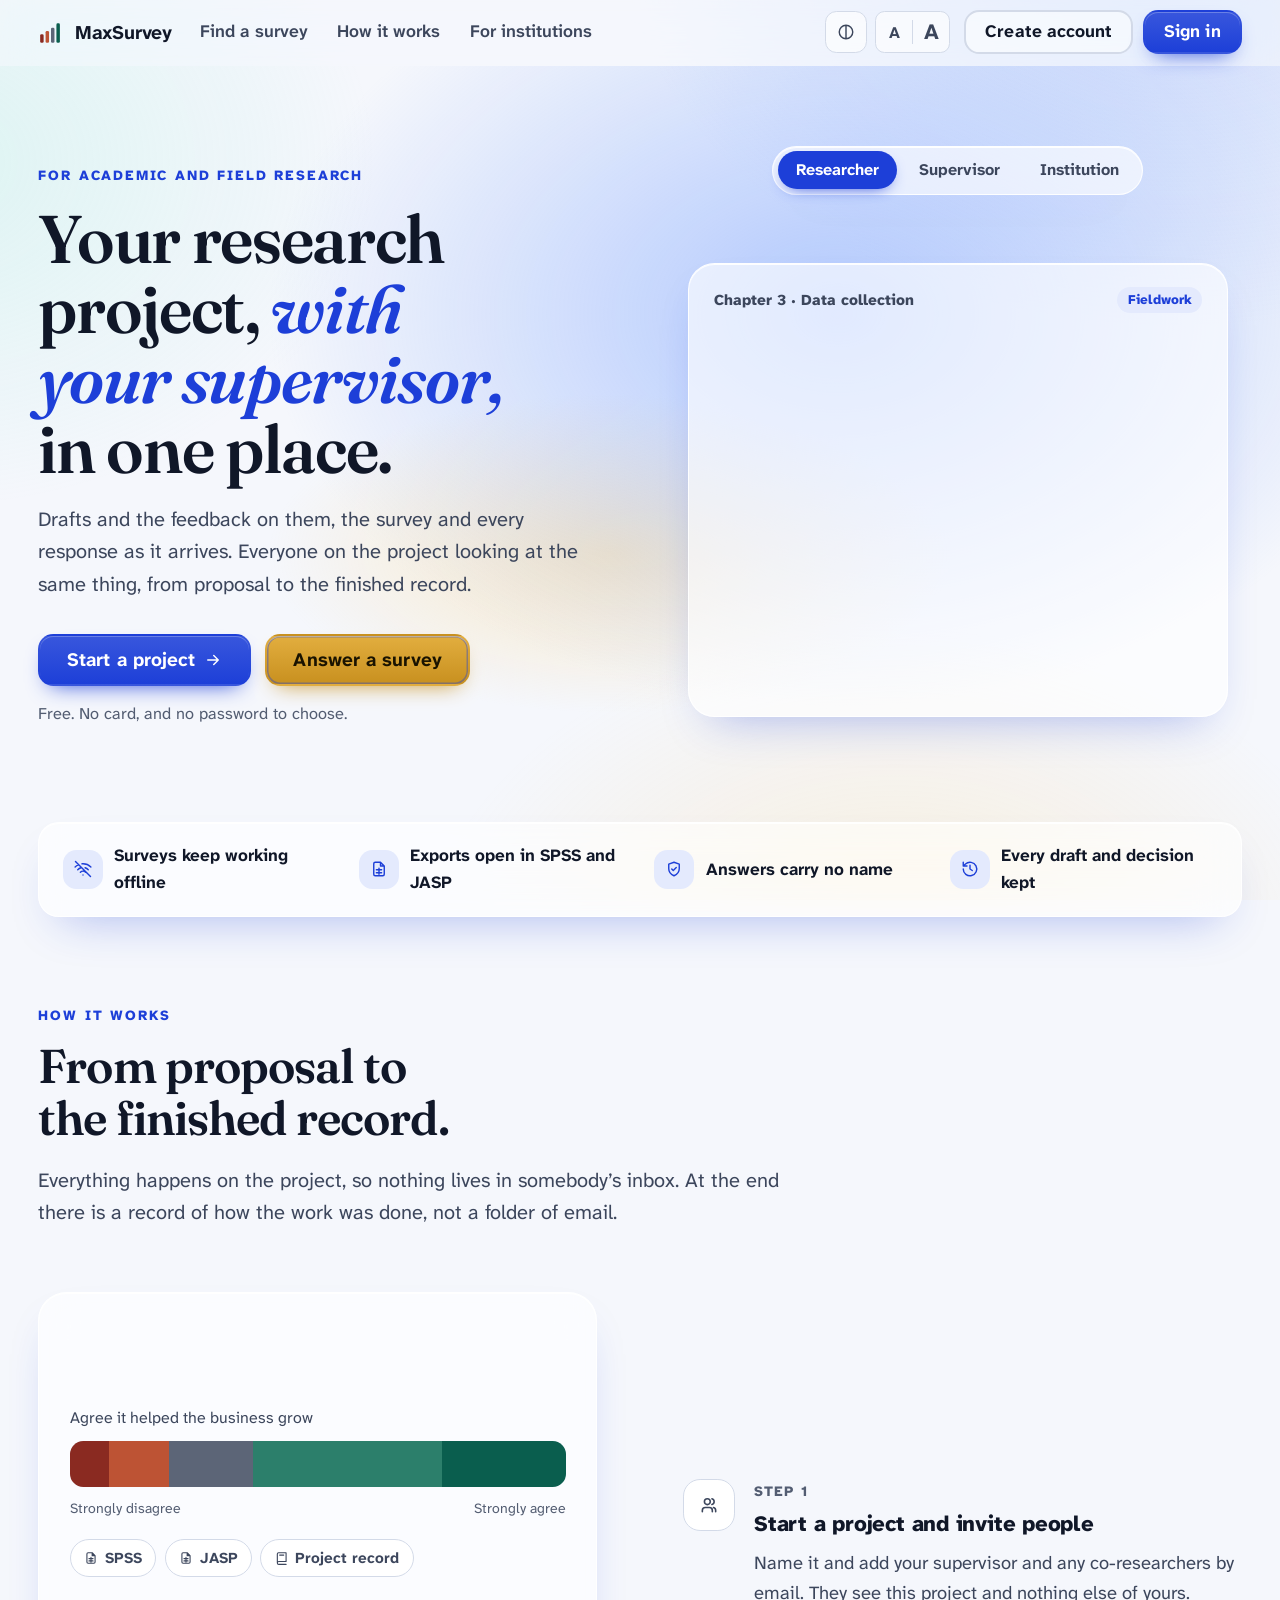
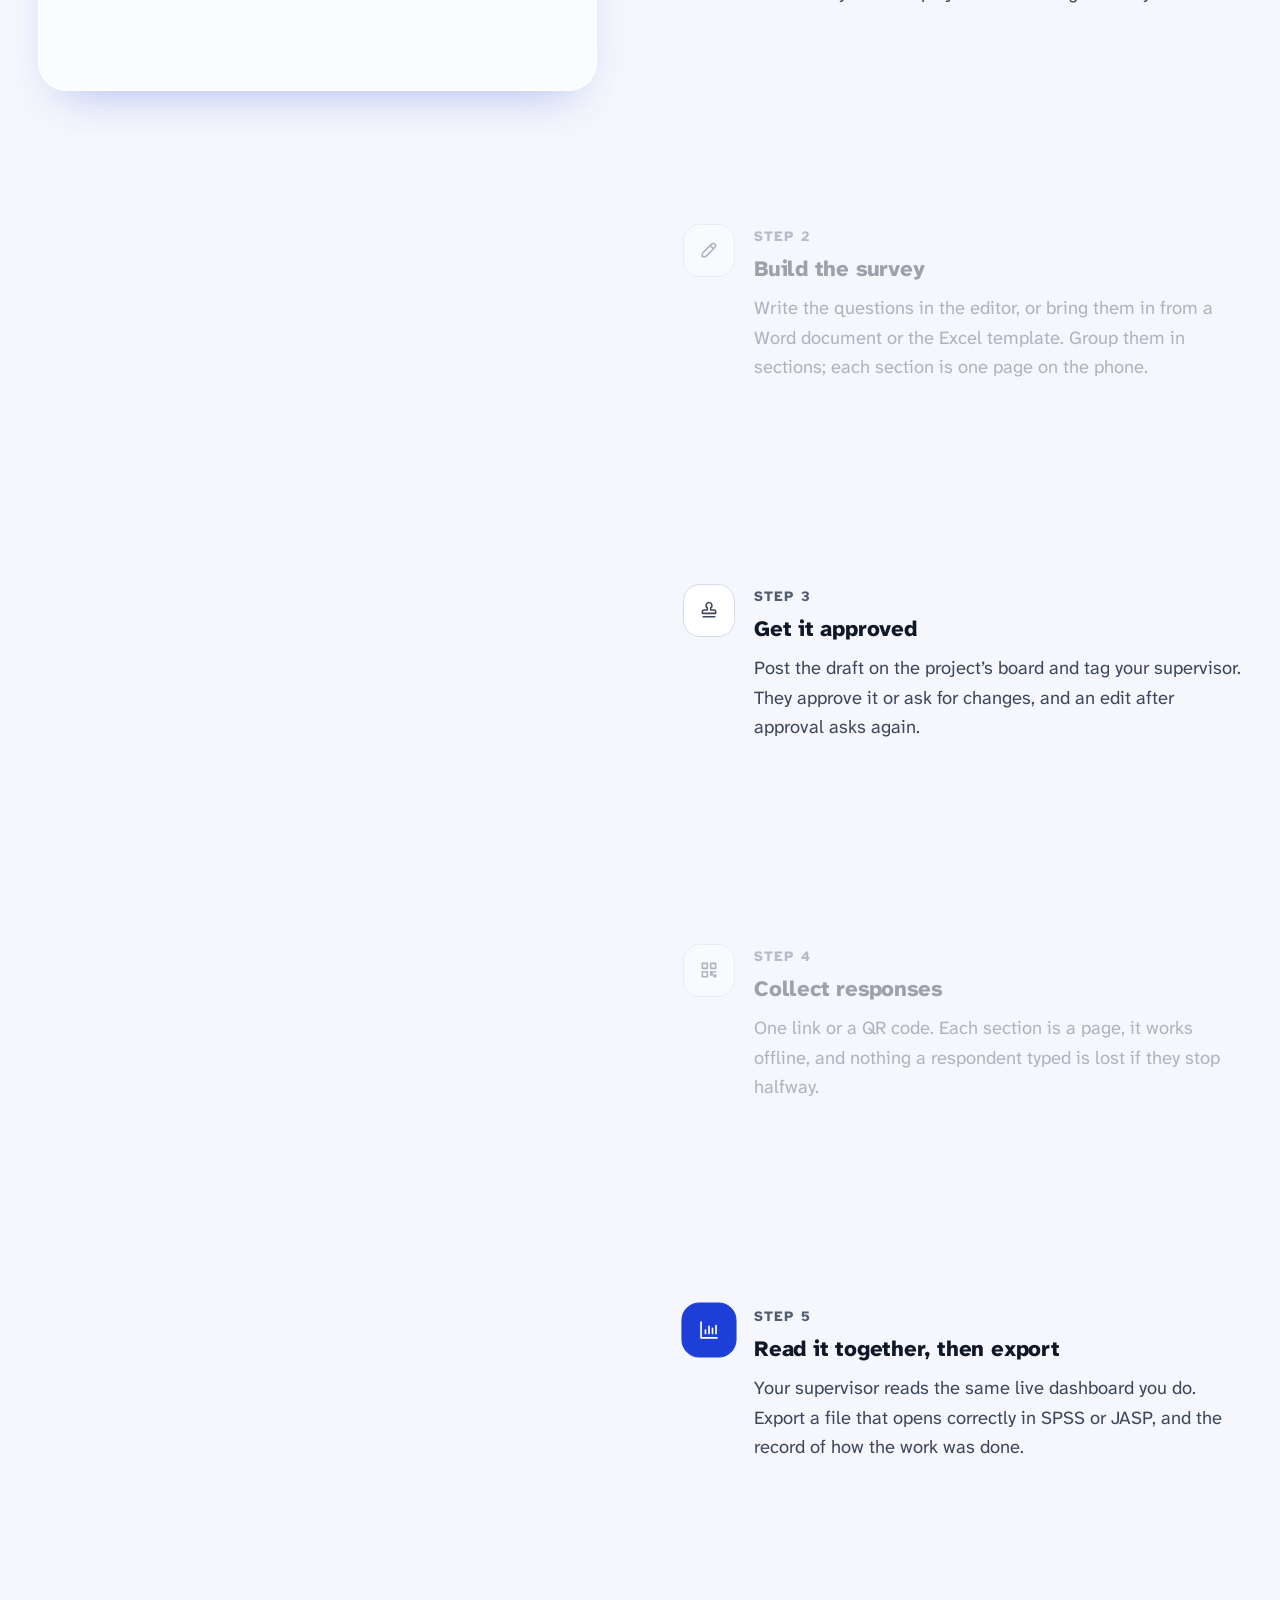
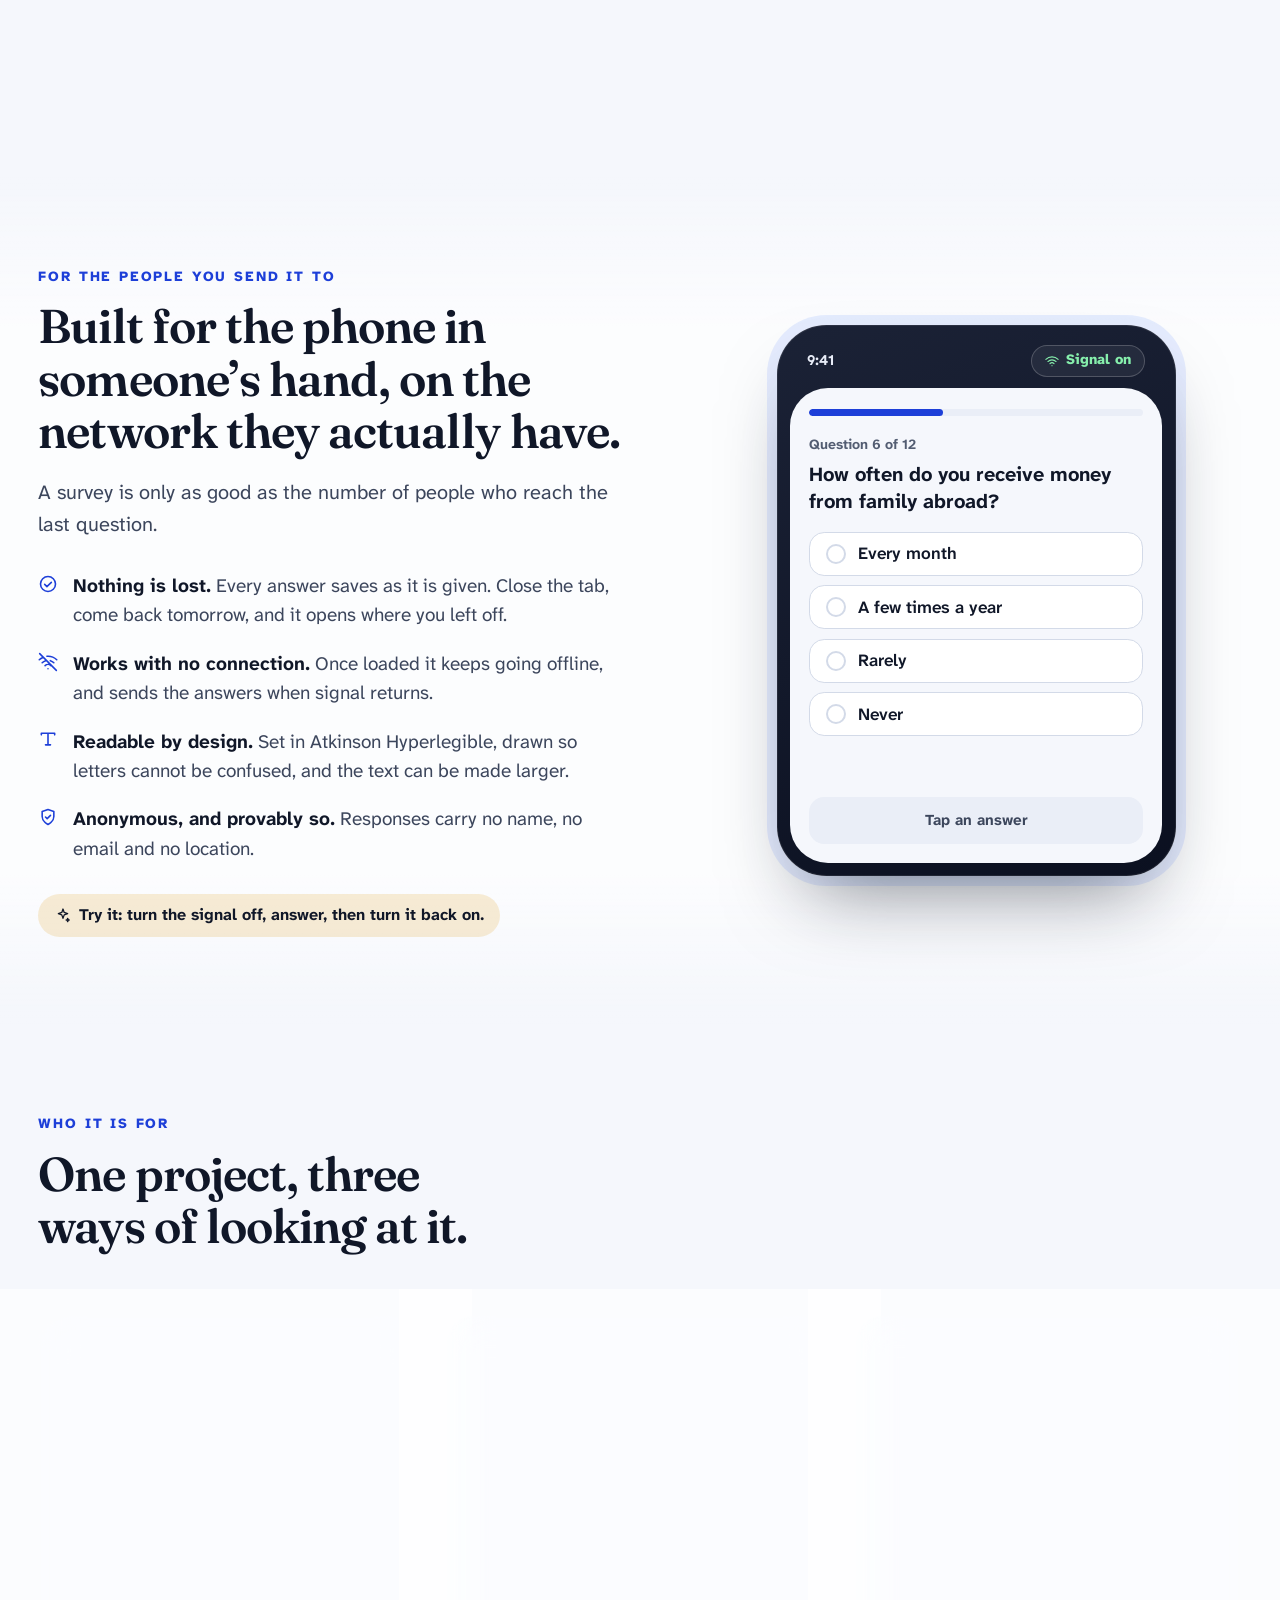
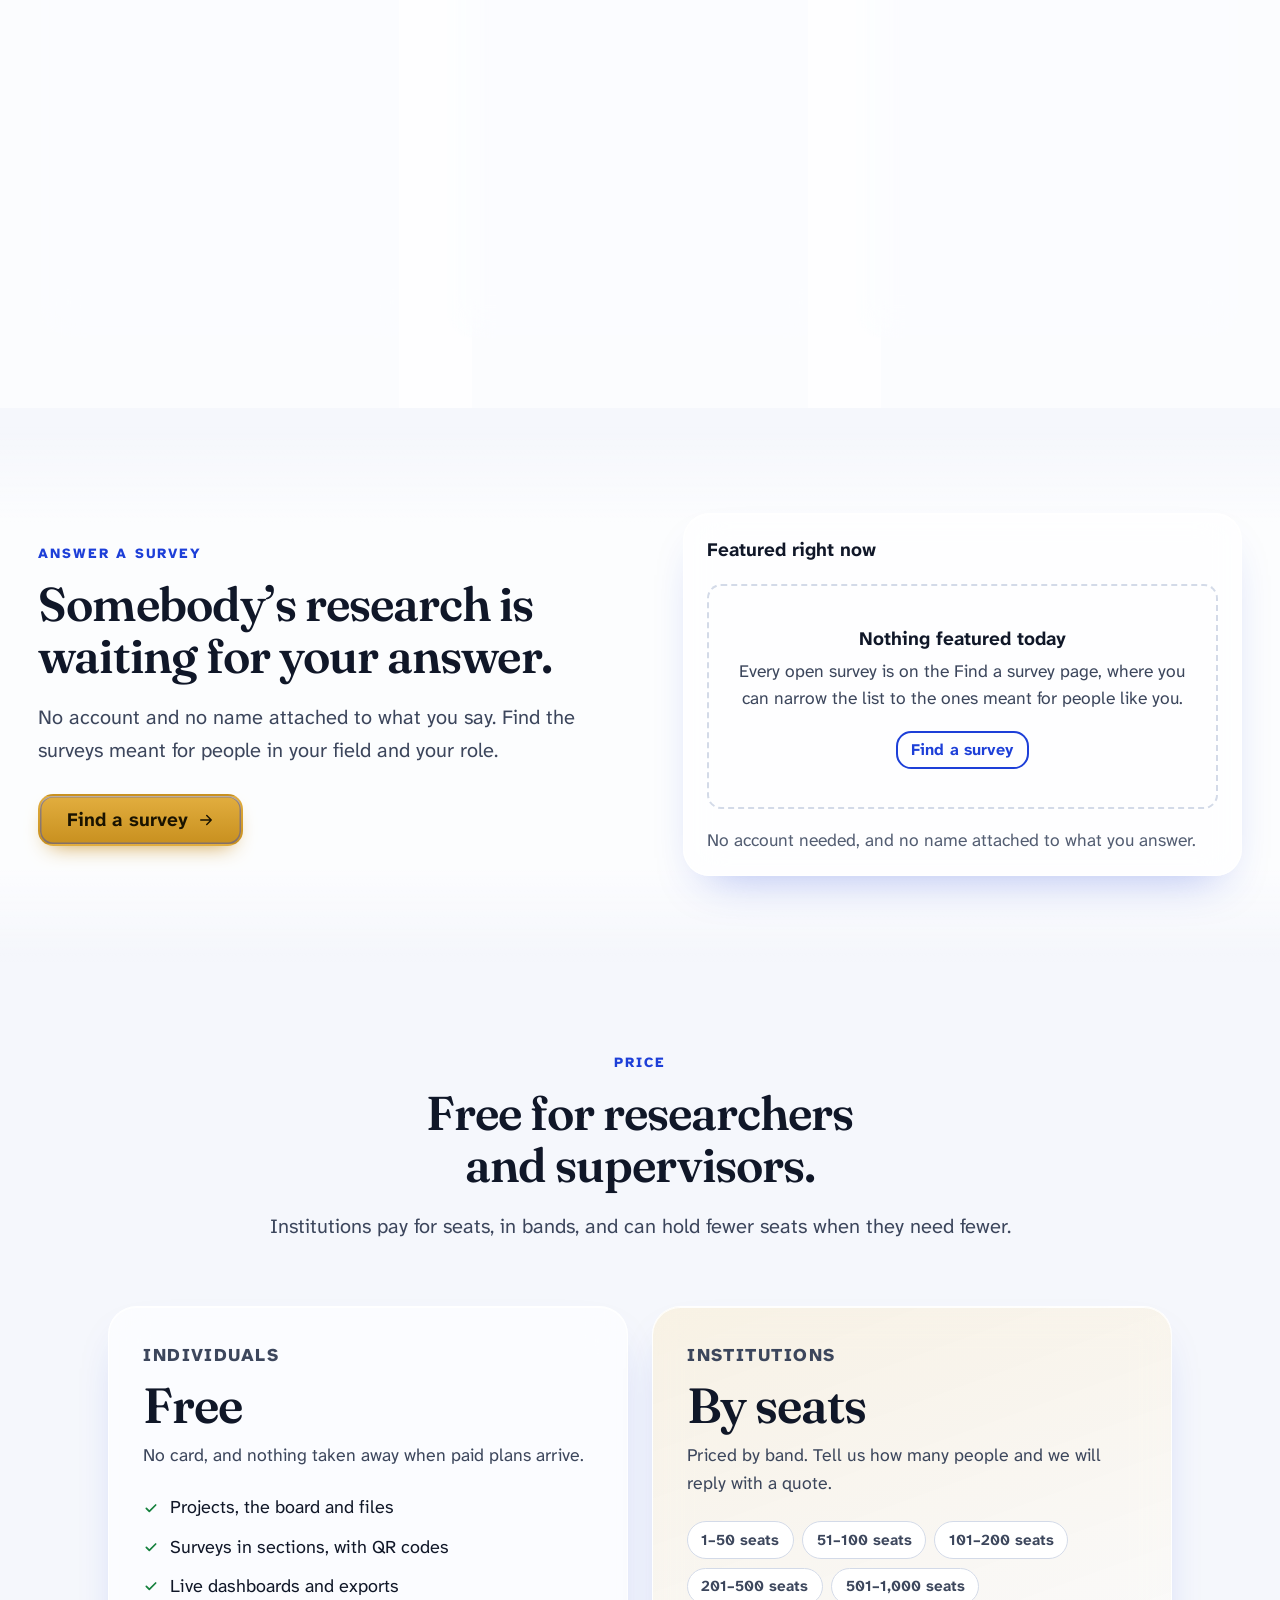
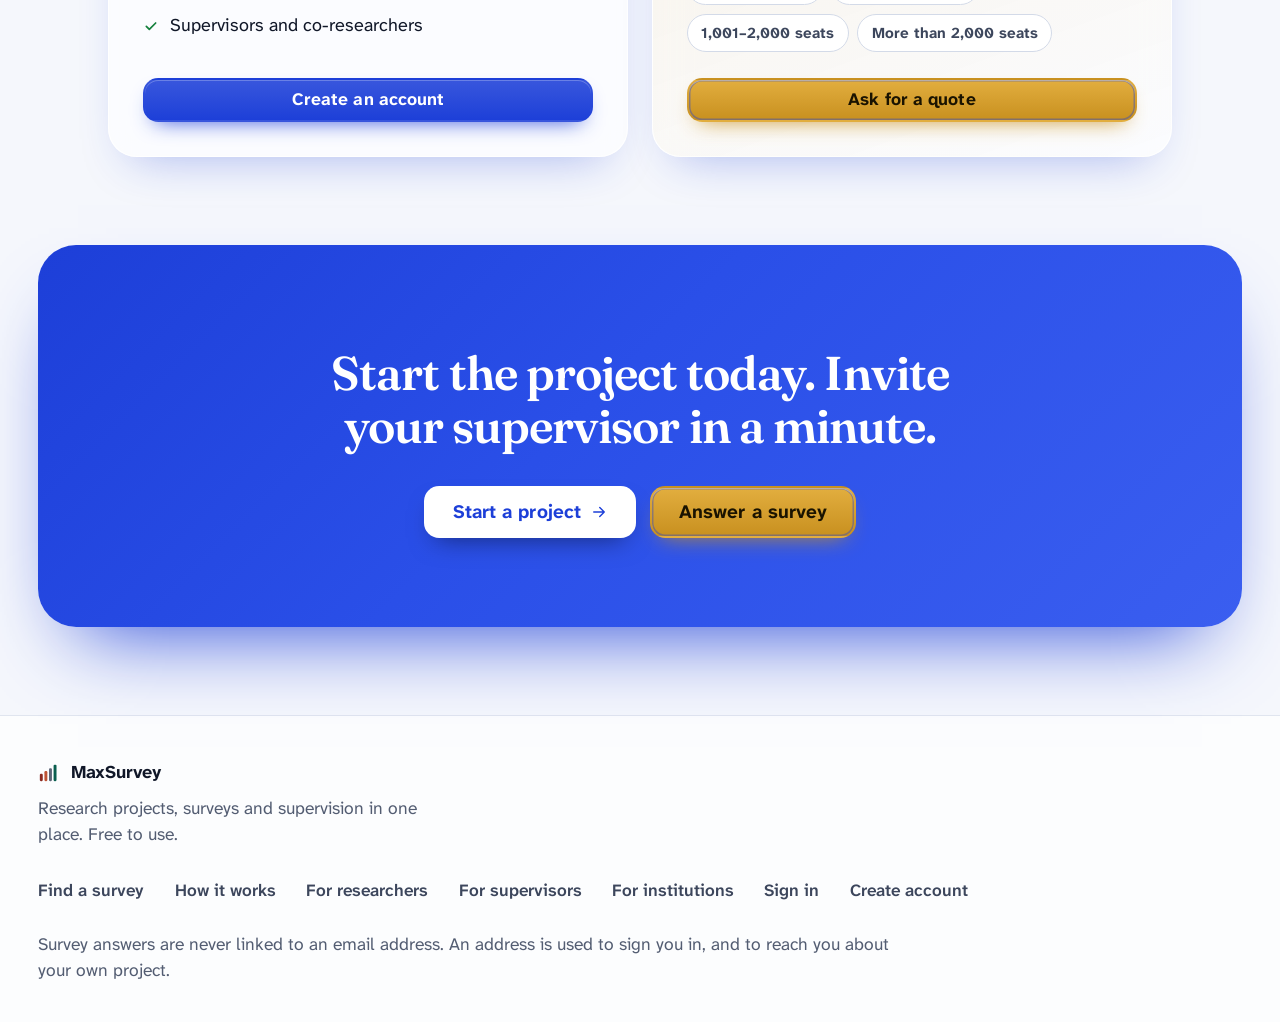
==== commit e67c3a00: "WS11: projects and the project page" ====
--- a/survey/index.html
+++ b/survey/index.html
@@ -13,10 +13,10 @@
     <link rel="icon" type="image/svg+xml" href="/survey/favicon.svg" />
     <link rel="apple-touch-icon" href="/survey/icon-192.png" />
     <meta name="theme-color" content="#1d3fd8" />
-    <script type="module" crossorigin src="/survey/assets/styles-Cit6bE12.js"></script>
+    <script type="module" crossorigin src="/survey/assets/styles-DEFUVhNt.js"></script>
     <script type="module" crossorigin src="/survey/assets/preload-helper-Bmgw--z3.js"></script>
-    <script type="module" crossorigin src="/survey/assets/main-QvnbXzIp.js"></script>
-    <link rel="stylesheet" crossorigin href="/survey/assets/styles-BgFUXDoI.css">
+    <script type="module" crossorigin src="/survey/assets/main-BMwfUBRJ.js"></script>
+    <link rel="stylesheet" crossorigin href="/survey/assets/styles-DUQwYlGL.css">
   <link rel="manifest" href="/survey/manifest.webmanifest"><script id="vite-plugin-pwa:register-sw" src="/survey/registerSW.js"></script></head>
   <body>
     <div id="root"></div>
--- a/survey/assets/styles-DUQwYlGL.css
+++ b/survey/assets/styles-DUQwYlGL.css
@@ -0,0 +1 @@
+@layer properties{@supports (((-webkit-hyphens:none)) and (not (margin-trim:inline))) or ((-moz-orient:inline) and (not (color:rgb(from red r g b)))){*,:before,:after,::backdrop{--tw-rotate-x:initial;--tw-rotate-y:initial;--tw-rotate-z:initial;--tw-skew-x:initial;--tw-skew-y:initial;--tw-space-y-reverse:0;--tw-border-style:solid;--tw-leading:initial;--tw-font-weight:initial;--tw-ordinal:initial;--tw-slashed-zero:initial;--tw-numeric-figure:initial;--tw-numeric-spacing:initial;--tw-numeric-fraction:initial;--tw-shadow:0 0 #0000;--tw-shadow-color:initial;--tw-shadow-alpha:100%;--tw-inset-shadow:0 0 #0000;--tw-inset-shadow-color:initial;--tw-inset-shadow-alpha:100%;--tw-ring-color:initial;--tw-ring-shadow:0 0 #0000;--tw-inset-ring-color:initial;--tw-inset-ring-shadow:0 0 #0000;--tw-ring-inset:initial;--tw-ring-offset-width:0px;--tw-ring-offset-color:#fff;--tw-ring-offset-shadow:0 0 #0000;--tw-outline-style:solid;--tw-blur:initial;--tw-brightness:initial;--tw-contrast:initial;--tw-grayscale:initial;--tw-hue-rotate:initial;--tw-invert:initial;--tw-opacity:initial;--tw-saturate:initial;--tw-sepia:initial;--tw-drop-shadow:initial;--tw-drop-shadow-color:initial;--tw-drop-shadow-alpha:100%;--tw-drop-shadow-size:initial;--tw-backdrop-blur:initial;--tw-backdrop-brightness:initial;--tw-backdrop-contrast:initial;--tw-backdrop-grayscale:initial;--tw-backdrop-hue-rotate:initial;--tw-backdrop-invert:initial;--tw-backdrop-opacity:initial;--tw-backdrop-saturate:initial;--tw-backdrop-sepia:initial;--tw-duration:initial;--tw-ease:initial;--tw-translate-x:0;--tw-translate-y:0;--tw-translate-z:0}}}@layer theme{:root,:host{--font-sans:"Atkinson Hyperlegible Next", "Atkinson Hyperlegible", system-ui, -apple-system, "Segoe UI", Roboto, sans-serif;--font-mono:ui-monospace, SFMono-Regular, Menlo, Monaco, Consolas, "Liberation Mono", "Courier New", monospace;--spacing:.25rem;--font-weight-normal:400;--font-weight-medium:500;--font-weight-semibold:600;--font-weight-bold:700;--leading-tight:1.25;--leading-snug:1.375;--radius-sm:.25rem;--radius-md:.375rem;--radius-lg:.5rem;--radius-xl:.75rem;--radius-2xl:1rem;--ease-out:cubic-bezier(0, 0, .2, 1);--default-transition-duration:.15s;--default-transition-timing-function:cubic-bezier(.4, 0, .2, 1);--default-font-family:var(--font-sans);--default-mono-font-family:var(--font-mono);--font-display:"Fraunces", "Iowan Old Style", Georgia, serif}}@layer base{*,:after,:before,::backdrop{box-sizing:border-box;border:0 solid;margin:0;padding:0}::file-selector-button{box-sizing:border-box;border:0 solid;margin:0;padding:0}html,:host{-webkit-text-size-adjust:100%;tab-size:4;line-height:1.5;font-family:var(--default-font-family,-apple-system, BlinkMacSystemFont, "Segoe UI", Roboto, "Helvetica Neue", "Noto Sans", Arial, sans-serif, "Apple Color Emoji", "Segoe UI Emoji", "Segoe UI Symbol", "Noto Color Emoji");font-feature-settings:var(--default-font-feature-settings,normal);font-variation-settings:var(--default-font-variation-settings,normal);-webkit-tap-highlight-color:transparent}hr{height:0;color:inherit;border-top-width:1px}abbr:where([title]){-webkit-text-decoration:underline dotted;text-decoration:underline dotted}h1,h2,h3,h4,h5,h6{font-size:inherit;font-weight:inherit}a{color:inherit;-webkit-text-decoration:inherit;text-decoration:inherit}b,strong{font-weight:bolder}code,kbd,samp,pre{font-family:var(--default-mono-font-family,ui-monospace, SFMono-Regular, Menlo, Monaco, Consolas, "Liberation Mono", "Courier New", monospace);font-feature-settings:var(--default-mono-font-feature-settings,normal);font-variation-settings:var(--default-mono-font-variation-settings,normal);font-size:1em}small{font-size:80%}sub,sup{vertical-align:baseline;font-size:75%;line-height:0;position:relative}sub{bottom:-.25em}sup{top:-.5em}table{text-indent:0;border-color:inherit;border-collapse:collapse}:-moz-focusring:where(:not(iframe)){outline:auto}progress{vertical-align:baseline}summary{display:list-item}ol,ul,menu{list-style:none}img,svg,video,canvas,audio,iframe,embed,object{vertical-align:middle;display:block}img,video{max-width:100%;height:auto}button,input,select,optgroup,textarea{font:inherit;font-feature-settings:inherit;font-variation-settings:inherit;letter-spacing:inherit;color:inherit;opacity:1;background-color:#0000;border-radius:0}::file-selector-button{font:inherit;font-feature-settings:inherit;font-variation-settings:inherit;letter-spacing:inherit;color:inherit;opacity:1;background-color:#0000;border-radius:0}:where(select:is([multiple],[size])) optgroup{font-weight:bolder}:where(select:is([multiple],[size])) optgroup option{padding-inline-start:20px}::file-selector-button{margin-inline-end:4px}::placeholder{opacity:1}@supports (not ((-webkit-appearance:-apple-pay-button))) or (contain-intrinsic-size:1px){::placeholder{color:currentColor}@supports (color:color-mix(in lab,red,red)){::placeholder{color:color-mix(in oklab,currentcolor 50%,transparent)}}}textarea{resize:vertical}::-webkit-search-decoration{-webkit-appearance:none}::-webkit-date-and-time-value{min-height:1lh;text-align:inherit}::-webkit-datetime-edit{display:inline-flex}::-webkit-datetime-edit-fields-wrapper{padding:0}::-webkit-datetime-edit{padding-block:0}::-webkit-datetime-edit-year-field{padding-block:0}::-webkit-datetime-edit-month-field{padding-block:0}::-webkit-datetime-edit-day-field{padding-block:0}::-webkit-datetime-edit-hour-field{padding-block:0}::-webkit-datetime-edit-minute-field{padding-block:0}::-webkit-datetime-edit-second-field{padding-block:0}::-webkit-datetime-edit-millisecond-field{padding-block:0}::-webkit-datetime-edit-meridiem-field{padding-block:0}::-webkit-calendar-picker-indicator{line-height:1}:-moz-ui-invalid{box-shadow:none}button,input:where([type=button],[type=reset],[type=submit]){appearance:button}::file-selector-button{appearance:button}::-webkit-inner-spin-button{height:auto}::-webkit-outer-spin-button{height:auto}[hidden]:where(:not([hidden=until-found])){display:none!important}}@layer components;@layer utilities{.pointer-events-auto{pointer-events:auto}.pointer-events-none{pointer-events:none}.collapse{visibility:collapse}.invisible{visibility:hidden}.visible{visibility:visible}.sr-only{clip-path:inset(50%);white-space:nowrap;border-width:0;width:1px;height:1px;margin:-1px;padding:0;position:absolute;overflow:hidden}.absolute{position:absolute}.fixed{position:fixed}.relative{position:relative}.static{position:static}.sticky{position:sticky}.inset-0{inset:0}.inset-x-0{inset-inline:0}.top-0{top:0}.bottom-0{bottom:0}.z-30{z-index:30}.z-40{z-index:40}.z-50{z-index:50}.mx-auto{margin-inline:auto}.my-3{margin-block:calc(var(--spacing) * 3)}.my-auto{margin-block:auto}.-mt-1{margin-top:calc(var(--spacing) * -1)}.mt-0\.5{margin-top:calc(var(--spacing) * .5)}.mt-1{margin-top:var(--spacing)}.mt-1\.5{margin-top:calc(var(--spacing) * 1.5)}.mt-2{margin-top:calc(var(--spacing) * 2)}.mt-2\.5{margin-top:calc(var(--spacing) * 2.5)}.mt-3{margin-top:calc(var(--spacing) * 3)}.mt-3\.5{margin-top:calc(var(--spacing) * 3.5)}.mt-4{margin-top:calc(var(--spacing) * 4)}.mt-5{margin-top:calc(var(--spacing) * 5)}.mt-6{margin-top:calc(var(--spacing) * 6)}.mt-7{margin-top:calc(var(--spacing) * 7)}.mt-8{margin-top:calc(var(--spacing) * 8)}.mt-9{margin-top:calc(var(--spacing) * 9)}.mt-10{margin-top:calc(var(--spacing) * 10)}.mb-2{margin-bottom:calc(var(--spacing) * 2)}.mb-2\.5{margin-bottom:calc(var(--spacing) * 2.5)}.mb-3{margin-bottom:calc(var(--spacing) * 3)}.mb-4{margin-bottom:calc(var(--spacing) * 4)}.mb-5{margin-bottom:calc(var(--spacing) * 5)}.mb-6{margin-bottom:calc(var(--spacing) * 6)}.ml-auto{margin-left:auto}.block{display:block}.flex{display:flex}.grid{display:grid}.hidden{display:none}.inline{display:inline}.inline-block{display:inline-block}.inline-flex{display:inline-flex}.table{display:table}.h-1\.5{height:calc(var(--spacing) * 1.5)}.h-12{height:calc(var(--spacing) * 12)}.h-\[5px\]{height:5px}.h-\[11px\]{height:11px}.h-\[14px\]{height:14px}.h-\[15px\]{height:15px}.h-\[18px\]{height:18px}.h-\[20px\]{height:20px}.h-\[22px\]{height:22px}.h-\[24px\]{height:24px}.h-\[26px\]{height:26px}.h-\[36px\]{height:36px}.h-\[40px\]{height:40px}.h-\[46px\]{height:46px}.h-\[48px\]{height:48px}.h-full{height:100%}.min-h-\[40px\]{min-height:40px}.min-h-\[42px\]{min-height:42px}.min-h-\[44px\]{min-height:44px}.min-h-\[48px\]{min-height:48px}.min-h-\[52px\]{min-height:52px}.min-h-\[54px\]{min-height:54px}.min-h-\[58px\]{min-height:58px}.min-h-\[60px\]{min-height:60px}.min-h-\[100dvh\]{min-height:100dvh}.min-h-\[140px\]{min-height:140px}.min-h-dvh{min-height:100dvh}.w-12{width:calc(var(--spacing) * 12)}.w-\[1\.4em\]{width:1.4em}.w-\[11px\]{width:11px}.w-\[14px\]{width:14px}.w-\[15px\]{width:15px}.w-\[18px\]{width:18px}.w-\[20px\]{width:20px}.w-\[22px\]{width:22px}.w-\[36px\]{width:36px}.w-\[42px\]{width:42px}.w-\[44px\]{width:44px}.w-\[58px\]{width:58px}.w-\[62px\]{width:62px}.w-\[72px\]{width:72px}.w-full{width:100%}.w-px{width:1px}.max-w-\[22ch\]{max-width:22ch}.max-w-\[46ch\]{max-width:46ch}.max-w-\[48ch\]{max-width:48ch}.max-w-\[52ch\]{max-width:52ch}.max-w-\[62ch\]{max-width:62ch}.max-w-\[520px\]{max-width:520px}.max-w-\[560px\]{max-width:560px}.max-w-\[680px\]{max-width:680px}.max-w-\[720px\]{max-width:720px}.max-w-\[760px\]{max-width:760px}.max-w-\[820px\]{max-width:820px}.min-w-0{min-width:0}.min-w-\[160px\]{min-width:160px}.min-w-\[180px\]{min-width:180px}.min-w-\[220px\]{min-width:220px}.flex-1{flex:1}.shrink{flex-shrink:1}.shrink-0{flex-shrink:0}.grow{flex-grow:1}.transform{transform:var(--tw-rotate-x,) var(--tw-rotate-y,) var(--tw-rotate-z,) var(--tw-skew-x,) var(--tw-skew-y,)}.cursor-pointer{cursor:pointer}.resize{resize:both}.grid-cols-2{grid-template-columns:repeat(2,minmax(0,1fr))}.flex-col{flex-direction:column}.flex-wrap{flex-wrap:wrap}.items-baseline{align-items:baseline}.items-center{align-items:center}.items-end{align-items:flex-end}.items-start{align-items:flex-start}.justify-between{justify-content:space-between}.justify-center{justify-content:center}.justify-end{justify-content:flex-end}.gap-0\.5{gap:calc(var(--spacing) * .5)}.gap-1{gap:var(--spacing)}.gap-1\.5{gap:calc(var(--spacing) * 1.5)}.gap-2{gap:calc(var(--spacing) * 2)}.gap-2\.5{gap:calc(var(--spacing) * 2.5)}.gap-3{gap:calc(var(--spacing) * 3)}.gap-3\.5{gap:calc(var(--spacing) * 3.5)}.gap-4{gap:calc(var(--spacing) * 4)}.gap-5{gap:calc(var(--spacing) * 5)}.gap-6{gap:calc(var(--spacing) * 6)}.gap-7{gap:calc(var(--spacing) * 7)}.gap-8{gap:calc(var(--spacing) * 8)}.gap-12{gap:calc(var(--spacing) * 12)}.gap-px{gap:1px}:where(.space-y-3\.5>:not(:last-child)){--tw-space-y-reverse:0;margin-block-start:calc(calc(var(--spacing) * 3.5) * var(--tw-space-y-reverse));margin-block-end:calc(calc(var(--spacing) * 3.5) * calc(1 - var(--tw-space-y-reverse)))}:where(.space-y-4>:not(:last-child)){--tw-space-y-reverse:0;margin-block-start:calc(calc(var(--spacing) * 4) * var(--tw-space-y-reverse));margin-block-end:calc(calc(var(--spacing) * 4) * calc(1 - var(--tw-space-y-reverse)))}.gap-x-2{column-gap:calc(var(--spacing) * 2)}.gap-x-3{column-gap:calc(var(--spacing) * 3)}.gap-x-3\.5{column-gap:calc(var(--spacing) * 3.5)}.gap-x-4{column-gap:calc(var(--spacing) * 4)}.gap-x-5{column-gap:calc(var(--spacing) * 5)}.gap-x-6{column-gap:calc(var(--spacing) * 6)}.gap-y-0\.5{row-gap:calc(var(--spacing) * .5)}.gap-y-1{row-gap:var(--spacing)}.gap-y-1\.5{row-gap:calc(var(--spacing) * 1.5)}.gap-y-2{row-gap:calc(var(--spacing) * 2)}.gap-y-3{row-gap:calc(var(--spacing) * 3)}.gap-y-5{row-gap:calc(var(--spacing) * 5)}.truncate{text-overflow:ellipsis;white-space:nowrap;overflow:hidden}.overflow-hidden{overflow:hidden}.overflow-x-auto{overflow-x:auto}.overflow-y-auto{overflow-y:auto}.rounded{border-radius:.25rem}.rounded-2xl{border-radius:var(--radius-2xl)}.rounded-\[6px\]{border-radius:6px}.rounded-full{border-radius:3.40282e38px}.rounded-lg{border-radius:var(--radius-lg)}.rounded-md{border-radius:var(--radius-md)}.rounded-sm{border-radius:var(--radius-sm)}.rounded-xl{border-radius:var(--radius-xl)}.rounded-t-2xl{border-top-left-radius:var(--radius-2xl);border-top-right-radius:var(--radius-2xl)}.border{border-style:var(--tw-border-style);border-width:1px}.border-2{border-style:var(--tw-border-style);border-width:2px}.border-\[1\.5px\]{border-style:var(--tw-border-style);border-width:1.5px}.border-t{border-top-style:var(--tw-border-style);border-top-width:1px}.border-t-2{border-top-style:var(--tw-border-style);border-top-width:2px}.border-b{border-bottom-style:var(--tw-border-style);border-bottom-width:1px}.border-dashed{--tw-border-style:dashed;border-style:dashed}.p-4{padding:calc(var(--spacing) * 4)}.p-5{padding:calc(var(--spacing) * 5)}.p-6{padding:calc(var(--spacing) * 6)}.px-2{padding-inline:calc(var(--spacing) * 2)}.px-2\.5{padding-inline:calc(var(--spacing) * 2.5)}.px-3{padding-inline:calc(var(--spacing) * 3)}.px-3\.5{padding-inline:calc(var(--spacing) * 3.5)}.px-4{padding-inline:calc(var(--spacing) * 4)}.px-5{padding-inline:calc(var(--spacing) * 5)}.px-6{padding-inline:calc(var(--spacing) * 6)}.px-\[3px\]{padding-inline:3px}.py-0\.5{padding-block:calc(var(--spacing) * .5)}.py-1{padding-block:var(--spacing)}.py-1\.5{padding-block:calc(var(--spacing) * 1.5)}.py-2{padding-block:calc(var(--spacing) * 2)}.py-2\.5{padding-block:calc(var(--spacing) * 2.5)}.py-3{padding-block:calc(var(--spacing) * 3)}.py-3\.5{padding-block:calc(var(--spacing) * 3.5)}.py-4{padding-block:calc(var(--spacing) * 4)}.py-5{padding-block:calc(var(--spacing) * 5)}.py-6{padding-block:calc(var(--spacing) * 6)}.py-7{padding-block:calc(var(--spacing) * 7)}.py-8{padding-block:calc(var(--spacing) * 8)}.py-10{padding-block:calc(var(--spacing) * 10)}.py-12{padding-block:calc(var(--spacing) * 12)}.py-16{padding-block:calc(var(--spacing) * 16)}.pt-4{padding-top:calc(var(--spacing) * 4)}.pt-6{padding-top:calc(var(--spacing) * 6)}.pt-8{padding-top:calc(var(--spacing) * 8)}.pt-10{padding-top:calc(var(--spacing) * 10)}.pb-1{padding-bottom:var(--spacing)}.pb-5{padding-bottom:calc(var(--spacing) * 5)}.pb-7{padding-bottom:calc(var(--spacing) * 7)}.pb-10{padding-bottom:calc(var(--spacing) * 10)}.text-center{text-align:center}.text-left{text-align:left}.text-right{text-align:right}.font-display{font-family:var(--font-display)}.text-\[0\.72rem\]{font-size:.72rem}.text-\[0\.82rem\]{font-size:.82rem}.text-\[0\.85rem\]{font-size:.85rem}.text-\[1\.02rem\]{font-size:1.02rem}.text-\[1\.5rem\]{font-size:1.5rem}.text-\[1\.15rem\]{font-size:1.15rem}.text-\[2\.4rem\]{font-size:2.4rem}.text-\[2rem\]{font-size:2rem}.text-\[12\.5px\]{font-size:12.5px}.text-\[12px\]{font-size:12px}.text-\[15px\]{font-size:15px}.text-\[16px\]{font-size:16px}.text-\[22px\]{font-size:22px}.text-\[clamp\(1\.9rem\,1\.3rem\+2\.4vw\,2\.8rem\)\]{font-size:clamp(1.9rem,1.3rem + 2.4vw,2.8rem)}.leading-\[1\.08\]{--tw-leading:1.08;line-height:1.08}.leading-none{--tw-leading:1;line-height:1}.leading-snug{--tw-leading:var(--leading-snug);line-height:var(--leading-snug)}.leading-tight{--tw-leading:var(--leading-tight);line-height:var(--leading-tight)}.font-bold{--tw-font-weight:var(--font-weight-bold);font-weight:var(--font-weight-bold)}.font-medium{--tw-font-weight:var(--font-weight-medium);font-weight:var(--font-weight-medium)}.font-normal{--tw-font-weight:var(--font-weight-normal);font-weight:var(--font-weight-normal)}.font-semibold{--tw-font-weight:var(--font-weight-semibold);font-weight:var(--font-weight-semibold)}.whitespace-nowrap{white-space:nowrap}.whitespace-pre-wrap{white-space:pre-wrap}.capitalize{text-transform:capitalize}.italic{font-style:italic}.ordinal{--tw-ordinal:ordinal;font-variant-numeric:var(--tw-ordinal,) var(--tw-slashed-zero,) var(--tw-numeric-figure,) var(--tw-numeric-spacing,) var(--tw-numeric-fraction,)}.tabular-nums{--tw-numeric-spacing:tabular-nums;font-variant-numeric:var(--tw-ordinal,) var(--tw-slashed-zero,) var(--tw-numeric-figure,) var(--tw-numeric-spacing,) var(--tw-numeric-fraction,)}.underline{text-decoration-line:underline}.underline-offset-4{text-underline-offset:4px}.accent-\[var\(--accent\)\]{accent-color:var(--accent)}.opacity-75{opacity:.75}.opacity-80{opacity:.8}.ring{--tw-ring-shadow:var(--tw-ring-inset,) 0 0 0 calc(1px + var(--tw-ring-offset-width)) var(--tw-ring-color,currentcolor);box-shadow:var(--tw-inset-shadow),var(--tw-inset-ring-shadow),var(--tw-ring-offset-shadow),var(--tw-ring-shadow),var(--tw-shadow)}.outline{outline-style:var(--tw-outline-style);outline-width:1px}.blur{--tw-blur:blur(8px);filter:var(--tw-blur,) var(--tw-brightness,) var(--tw-contrast,) var(--tw-grayscale,) var(--tw-hue-rotate,) var(--tw-invert,) var(--tw-saturate,) var(--tw-sepia,) var(--tw-drop-shadow,)}.filter{filter:var(--tw-blur,) var(--tw-brightness,) var(--tw-contrast,) var(--tw-grayscale,) var(--tw-hue-rotate,) var(--tw-invert,) var(--tw-saturate,) var(--tw-sepia,) var(--tw-drop-shadow,)}.backdrop-blur{--tw-backdrop-blur:blur(8px);-webkit-backdrop-filter:var(--tw-backdrop-blur,) var(--tw-backdrop-brightness,) var(--tw-backdrop-contrast,) var(--tw-backdrop-grayscale,) var(--tw-backdrop-hue-rotate,) var(--tw-backdrop-invert,) var(--tw-backdrop-opacity,) var(--tw-backdrop-saturate,) var(--tw-backdrop-sepia,);backdrop-filter:var(--tw-backdrop-blur,) var(--tw-backdrop-brightness,) var(--tw-backdrop-contrast,) var(--tw-backdrop-grayscale,) var(--tw-backdrop-hue-rotate,) var(--tw-backdrop-invert,) var(--tw-backdrop-opacity,) var(--tw-backdrop-saturate,) var(--tw-backdrop-sepia,)}.transition{transition-property:color,background-color,border-color,outline-color,text-decoration-color,fill,stroke,--tw-gradient-from,--tw-gradient-via,--tw-gradient-to,opacity,box-shadow,transform,translate,scale,rotate,filter,-webkit-backdrop-filter,backdrop-filter,display,content-visibility,overlay,pointer-events;transition-timing-function:var(--tw-ease,var(--default-transition-timing-function));transition-duration:var(--tw-duration,var(--default-transition-duration))}.transition-\[width\]{transition-property:width;transition-timing-function:var(--tw-ease,var(--default-transition-timing-function));transition-duration:var(--tw-duration,var(--default-transition-duration))}.transition-all{transition-property:all;transition-timing-function:var(--tw-ease,var(--default-transition-timing-function));transition-duration:var(--tw-duration,var(--default-transition-duration))}.transition-colors{transition-property:color,background-color,border-color,outline-color,text-decoration-color,fill,stroke,--tw-gradient-from,--tw-gradient-via,--tw-gradient-to;transition-timing-function:var(--tw-ease,var(--default-transition-timing-function));transition-duration:var(--tw-duration,var(--default-transition-duration))}.transition-opacity{transition-property:opacity;transition-timing-function:var(--tw-ease,var(--default-transition-timing-function));transition-duration:var(--tw-duration,var(--default-transition-duration))}.transition-transform{transition-property:transform,translate,scale,rotate;transition-timing-function:var(--tw-ease,var(--default-transition-timing-function));transition-duration:var(--tw-duration,var(--default-transition-duration))}.duration-200{--tw-duration:.2s;transition-duration:.2s}.duration-300{--tw-duration:.3s;transition-duration:.3s}.duration-500{--tw-duration:.5s;transition-duration:.5s}.duration-700{--tw-duration:.7s;transition-duration:.7s}.ease-out{--tw-ease:var(--ease-out);transition-timing-function:var(--ease-out)}.outline-none{--tw-outline-style:none;outline-style:none}@media(hover:hover){.hover\:-translate-y-0\.5:hover{--tw-translate-y:calc(var(--spacing) * -.5);translate:var(--tw-translate-x) var(--tw-translate-y)}.hover\:border-\[var\(--accent\)\]:hover{border-color:var(--accent)}.hover\:border-\[var\(--ink-faint\)\]:hover{border-color:var(--ink-faint)}.hover\:bg-\[var\(--accent-wash\)\]:hover{background-color:var(--accent-wash)}.hover\:text-\[var\(--ink\)\]:hover{color:var(--ink)}.hover\:brightness-\[0\.97\]:hover{--tw-brightness:brightness(.97);filter:var(--tw-blur,) var(--tw-brightness,) var(--tw-contrast,) var(--tw-grayscale,) var(--tw-hue-rotate,) var(--tw-invert,) var(--tw-saturate,) var(--tw-sepia,) var(--tw-drop-shadow,)}}.disabled\:cursor-not-allowed:disabled{cursor:not-allowed}.disabled\:opacity-30:disabled{opacity:.3}.disabled\:opacity-35:disabled{opacity:.35}.disabled\:opacity-40:disabled{opacity:.4}.disabled\:opacity-45:disabled{opacity:.45}.disabled\:opacity-50:disabled{opacity:.5}@media(hover:hover){.disabled\:hover\:translate-y-0:disabled:hover{--tw-translate-y:0px;translate:var(--tw-translate-x) var(--tw-translate-y)}}@media(min-width:40rem){.sm\:block{display:block}.sm\:flex{display:flex}.sm\:w-auto{width:auto}.sm\:grid-cols-2{grid-template-columns:repeat(2,minmax(0,1fr))}.sm\:grid-cols-3{grid-template-columns:repeat(3,minmax(0,1fr))}.sm\:grid-cols-4{grid-template-columns:repeat(4,minmax(0,1fr))}.sm\:flex-row{flex-direction:row}.sm\:flex-wrap{flex-wrap:wrap}.sm\:items-baseline{align-items:baseline}.sm\:items-center{align-items:center}.sm\:gap-3{gap:calc(var(--spacing) * 3)}.sm\:gap-4{gap:calc(var(--spacing) * 4)}.sm\:gap-x-10{column-gap:calc(var(--spacing) * 10)}.sm\:rounded-2xl{border-radius:var(--radius-2xl)}.sm\:p-5{padding:calc(var(--spacing) * 5)}.sm\:p-7{padding:calc(var(--spacing) * 7)}.sm\:px-5{padding-inline:calc(var(--spacing) * 5)}.sm\:px-7{padding-inline:calc(var(--spacing) * 7)}.sm\:py-10{padding-block:calc(var(--spacing) * 10)}.sm\:py-14{padding-block:calc(var(--spacing) * 14)}.sm\:py-20{padding-block:calc(var(--spacing) * 20)}.sm\:text-right{text-align:right}}@media(min-width:64rem){.lg\:grid-cols-2{grid-template-columns:repeat(2,minmax(0,1fr))}.lg\:grid-cols-6{grid-template-columns:repeat(6,minmax(0,1fr))}}}:root{--paper:#f5f7fc;--surface:#fff;--surface-2:#eaeef7;--surface-3:#dbe1ee;--ink:#101728;--ink-soft:#3c465c;--ink-faint:#535d72;--rule:#d3dae8;--rule-soft:#e6eaf3;--accent:#1d3fd8;--accent-hover:#1833b4;--accent-wash:#e4eafd;--accent-ring:#1d3fd84d;--on-accent:#fff;--amber:#8a5a00;--s1:#8a2a21;--s2:#bd5334;--s3:#5c6577;--s4:#2c7f6b;--s5:#0a5e4e;--on-scale:#fff;--shadow:0 1px 2px #1017280f, 0 8px 24px -12px #10172833;--shadow-lift:0 2px 6px #1017281a, 0 20px 44px -16px #10172852;--gold:#e2ae3f;--gold-2:#c8901f;--on-gold:#1a1300;--glass:#ffffff9e;--glass-strong:#ffffffd1;--glass-edge:#ffffffe6;--glass-shadow:0 1px 0 #ffffffe6 inset, 0 22px 48px -24px #1d3fd861;--field-1:#7aa2ff;--field-2:#ffd27a;--field-3:#9eeedd;--ok:#15803d;--ok-wash:#dcfce7}@media(prefers-color-scheme:dark){:root:not([data-theme=light]){--paper:#0b1020;--surface:#141b2e;--surface-2:#1c2540;--surface-3:#27314f;--ink:#e8ecf7;--ink-soft:#a8b2c8;--ink-faint:#8590a8;--rule:#27314f;--rule-soft:#1b2438;--accent:#9db6ff;--accent-hover:#b9cbff;--accent-wash:#18245a;--accent-ring:#9db6ff59;--on-accent:#0b1020;--amber:#e0b25c;--s1:#e2705a;--s2:#f0a07c;--s3:#9aa4bc;--s4:#5cc9ac;--s5:#8fe3c8;--on-scale:#0b1020;--shadow:0 1px 2px #00000080, 0 10px 28px -14px #000000bf;--shadow-lift:0 2px 8px #0009, 0 24px 50px -18px #000000d9;--gold:#e8b54a;--gold-2:#c9921f;--on-gold:#1a1300;--glass:#141b2e94;--glass-strong:#141b2ecc;--glass-edge:#ffffff1a;--glass-shadow:0 1px 0 #ffffff0f inset, 0 26px 52px -22px #000000bf;--field-1:#2c40b8;--field-2:#7a5410;--field-3:#0f5a52;--ok:#6ee7a8;--ok-wash:#0f3d2b}}:root[data-theme=dark]{--paper:#0b1020;--surface:#141b2e;--surface-2:#1c2540;--surface-3:#27314f;--ink:#e8ecf7;--ink-soft:#a8b2c8;--ink-faint:#8590a8;--rule:#27314f;--rule-soft:#1b2438;--accent:#9db6ff;--accent-hover:#b9cbff;--accent-wash:#18245a;--accent-ring:#9db6ff59;--on-accent:#0b1020;--amber:#e0b25c;--s1:#e2705a;--s2:#f0a07c;--s3:#9aa4bc;--s4:#5cc9ac;--s5:#8fe3c8;--on-scale:#0b1020;--shadow:0 1px 2px #00000080, 0 10px 28px -14px #000000bf;--shadow-lift:0 2px 8px #0009, 0 24px 50px -18px #000000d9;--gold:#e8b54a;--gold-2:#c9921f;--on-gold:#1a1300;--glass:#141b2e94;--glass-strong:#141b2ecc;--glass-edge:#ffffff1a;--glass-shadow:0 1px 0 #ffffff0f inset, 0 26px 52px -22px #000000bf;--field-1:#2c40b8;--field-2:#7a5410;--field-3:#0f5a52;--ok:#6ee7a8;--ok-wash:#0f3d2b}html{background:var(--paper);-webkit-text-size-adjust:100%;font-size:19px}body{background:var(--paper);color:var(--ink);font-family:var(--font-sans);-webkit-font-smoothing:antialiased;text-rendering:optimizelegibility;padding:env(safe-area-inset-top) env(safe-area-inset-right) env(safe-area-inset-bottom) env(safe-area-inset-left);margin:0;font-size:1rem;line-height:1.6}::selection{background:var(--accent-wash);color:var(--ink)}:focus-visible{outline:3px solid var(--accent);outline-offset:3px;border-radius:6px}.t-display{letter-spacing:-.012em;text-wrap:balance;font-size:clamp(1.7rem,1.2rem + 2.6vw,2.35rem);font-weight:700;line-height:1.18}.t-section{text-wrap:balance;font-size:clamp(1.5rem,1.15rem + 1.9vw,1.95rem);font-weight:700;line-height:1.22}.t-question{letter-spacing:-.005em;text-wrap:balance;font-size:clamp(1.4rem,1.1rem + 1.5vw,1.75rem);font-weight:700;line-height:1.3}.t-question-stacked{font-size:1.18rem;font-weight:600;line-height:1.4}.t-lead{font-size:1.06rem;line-height:1.62}.t-body{font-size:1rem;line-height:1.6}.t-option{font-size:1.02rem;font-weight:500;line-height:1.35}.t-help{font-size:.92rem;line-height:1.5}.t-review{font-size:.88rem;line-height:1.42}.t-meta{letter-spacing:.09em;text-transform:uppercase;font-variant-numeric:tabular-nums;font-size:.76rem;font-weight:700}.t-button{font-size:1rem;font-weight:600}.is-selected{box-shadow:0 0 0 3px var(--accent-ring)}@keyframes slide-in-fwd{0%{opacity:0;transform:translate(20px)}to{opacity:1;transform:none}}@keyframes slide-in-back{0%{opacity:0;transform:translate(-20px)}to{opacity:1;transform:none}}.enter-fwd{animation:.4s cubic-bezier(.22,1,.36,1) both slide-in-fwd}.enter-back{animation:.4s cubic-bezier(.22,1,.36,1) both slide-in-back}@media(prefers-reduced-motion:reduce){*,:before,:after{transition-duration:.01ms!important;animation-duration:.01ms!important;animation-iteration-count:1!important}}@keyframes rise{0%{opacity:0;transform:translateY(18px)}to{opacity:1;transform:none}}.rise{animation:.7s cubic-bezier(.16,1,.3,1) both rise}.seq-1{animation-delay:0s}.seq-2{animation-delay:70ms}.seq-3{animation-delay:.14s}.seq-4{animation-delay:.21s}.seq-5{animation-delay:.3s}.reveal{opacity:0;transition:opacity .65s cubic-bezier(.16,1,.3,1),transform .65s cubic-bezier(.16,1,.3,1);transform:translateY(22px)}.reveal.shown{opacity:1;transform:none}.scale-field{filter:blur(64px);opacity:.34;pointer-events:none;grid-template-columns:repeat(5,1fr);height:130%;display:grid;position:absolute;inset:-20% -10% auto}@media(min-width:1024px){.scale-field{-webkit-mask-image:linear-gradient(95deg,#0000 6%,#0006 34%,#000 62%);mask-image:linear-gradient(95deg,#0000 6%,#0006,#000 62%)}}@media(max-width:1023px){.scale-field{opacity:.26}}.scale-field span{transform-origin:50%;will-change:transform;border-radius:50%}.shell{--shell-max:1440px;width:100%;max-width:var(--shell-max);margin-inline:auto;padding-inline:clamp(1.25rem,3vw,3rem)}.shell--wide{--shell-max:1660px}.skip-link{z-index:100;background:var(--accent);color:var(--on-accent);border-radius:.6rem;padding:.7rem 1.1rem;font-weight:700;text-decoration:none;transition:top .16s;position:absolute;top:-4rem;left:.75rem}.skip-link:focus-visible{top:.75rem}:where(a,button,input,select,textarea,[tabindex]):focus-visible{outline:3px solid var(--accent);outline-offset:2px;border-radius:.4rem}@media(prefers-reduced-motion:reduce){.skip-link{transition:none}}.opt-row{grid-template-columns:minmax(0,11rem) 1fr auto;align-items:center;gap:.625rem;display:grid}@media(max-width:560px){.opt-row{grid-template-columns:1fr auto;row-gap:.3rem}.opt-row>:first-child{grid-area:1/1}.opt-row>:nth-child(3){grid-area:1/2}.opt-row>:nth-child(2){grid-area:2/1/auto/-1}}.scale-field span:first-child{background:var(--s1);animation:19s ease-in-out infinite breathe}.scale-field span:nth-child(2){background:var(--s2);animation:23s ease-in-out -4s infinite breathe}.scale-field span:nth-child(3){background:var(--s3);animation:21s ease-in-out -9s infinite breathe}.scale-field span:nth-child(4){background:var(--s4);animation:25s ease-in-out -14s infinite breathe}.scale-field span:nth-child(5){background:var(--s5);animation:27s ease-in-out -6s infinite breathe}@keyframes breathe{0%,to{transform:translate(0)scale(.9)}50%{transform:translateY(-9%)scale(1.15)}}.sweep{pointer-events:none;background:linear-gradient(100deg,transparent 34%,var(--surface) 50%,transparent 66%);position:absolute;inset:0}@supports (color:color-mix(in lab,red,red)){.sweep{background:linear-gradient(100deg,transparent 34%,color-mix(in srgb,var(--surface) 62%,transparent) 50%,transparent 66%)}}.sweep{background-size:260% 100%;animation:14s linear infinite sweep}@keyframes sweep{0%{background-position:180% 0}to{background-position:-80% 0}}.line-mask{padding-bottom:.08em;display:block;overflow:hidden}.line-mask>span{animation:.85s cubic-bezier(.16,1,.3,1) both line-up;display:block}.line-1>span{animation-delay:50ms}.line-2>span{animation-delay:.17s}.line-3>span{animation-delay:.26s}@keyframes line-up{0%{transform:translateY(105%)}to{transform:none}}@keyframes soft-pulse{0%,to{opacity:1}50%{opacity:.55}}.in-progress{animation:2.6s ease-in-out infinite soft-pulse}@media(prefers-reduced-motion:reduce){.rise,.scale-field span,.sweep,.in-progress{animation:none}.line-mask>span{animation:none;transform:none}.reveal{opacity:1;transition:none;transform:none}}.survey-card{border-color:var(--rule);transition:border-color .2s,transform .2s cubic-bezier(.16,1,.3,1)}.survey-card:hover{border-color:var(--accent);transform:translateY(-2px)}.survey-card:active{transform:translateY(0)}@media(prefers-reduced-motion:reduce){.survey-card,.survey-card:hover,.survey-card:active{transition:border-color .2s;transform:none}}.demo-frame,.demo-screen{background:0 0}@media(min-width:640px){.demo-frame{background:var(--surface-2);box-shadow:var(--shadow-lift)}.demo-screen{background:var(--paper)}}.site-header{z-index:40;background:var(--paper);border-bottom:1px solid #0000;position:sticky;top:0}@supports (color:color-mix(in lab,red,red)){.site-header{background:color-mix(in srgb,var(--paper) 86%,transparent)}}.site-header{-webkit-backdrop-filter:saturate(1.4)blur(14px);transition:border-color .2s,box-shadow .22s,background .2s}.site-header.is-lifted{border-bottom-color:var(--rule);box-shadow:var(--shadow);background:var(--paper)}@supports (color:color-mix(in lab,red,red)){.site-header.is-lifted{background:color-mix(in srgb,var(--paper) 94%,transparent)}}.site-header__row{flex-wrap:nowrap;align-items:center;gap:.75rem;min-height:60px;padding-block:.55rem;display:flex}.site-header__spacer{flex:auto}.site-brand{color:var(--ink);letter-spacing:-.01em;white-space:nowrap;border-radius:.5rem;align-items:center;gap:.55rem;font-weight:700;text-decoration:none;display:inline-flex}.site-brand span{font-size:1.02rem}.site-brand--sm span{font-size:.95rem}.site-mark{place-items:center;transition:transform .22s cubic-bezier(.16,1,.3,1);display:inline-grid}.site-brand:hover .site-mark{transform:translateY(-1px)scale(1.04)}.site-nav{align-items:center;gap:.15rem;display:flex}.nav-link{min-height:42px;color:var(--ink-soft);white-space:nowrap;border-radius:.55rem;align-items:center;gap:.4rem;padding:0 .7rem;font-size:.92rem;font-weight:600;text-decoration:none;transition:color .15s,background-color .15s;display:inline-flex;position:relative}.nav-link:after{content:"";background:var(--accent);transform-origin:0;border-radius:2px;height:2px;transition:transform .22s cubic-bezier(.16,1,.3,1);position:absolute;bottom:4px;left:.7rem;right:.7rem;transform:scaleX(0)}.nav-link:hover{color:var(--ink);background:var(--surface-2)}@supports (color:color-mix(in lab,red,red)){.nav-link:hover{background:color-mix(in srgb,var(--surface-2) 70%,transparent)}}.nav-link:hover:after{transform:scaleX(.4)}.nav-link[aria-current=page]{color:var(--accent);background:var(--accent-wash)}.nav-link[aria-current=page]:after{transform:scaleX(1)}.nav-badge{background:var(--accent);min-width:1.35rem;height:1.35rem;color:var(--on-accent);font-variant-numeric:tabular-nums;border-radius:999px;place-items:center;padding:0 .3rem;font-size:.72rem;font-weight:700;line-height:1;display:inline-grid}.site-tools,.site-account{align-items:center;gap:.4rem;display:flex}.account-email{text-overflow:ellipsis;white-space:nowrap;max-width:17ch;color:var(--ink-faint);font-size:.85rem;overflow:hidden}.account-skeleton{background:linear-gradient(100deg,var(--surface-2) 30%,var(--surface-3) 50%,var(--surface-2) 70%);border-radius:.6rem;width:7.5rem;height:42px;display:inline-block}@supports (color:color-mix(in lab,red,red)){.account-skeleton{background:linear-gradient(100deg,var(--surface-2) 30%,color-mix(in srgb,var(--surface-3) 60%,var(--surface-2)) 50%,var(--surface-2) 70%)}}.account-skeleton{background-size:300% 100%;animation:1.6s linear infinite shimmer}@keyframes shimmer{0%{background-position:150% 0}to{background-position:-50% 0}}.theme-toggle{border:2px solid var(--rule);width:42px;height:42px;color:var(--ink-soft);cursor:pointer;background:0 0;border-radius:.6rem;place-items:center;font-size:1rem;transition:border-color .15s,color .15s,transform .15s;display:inline-grid}.theme-toggle:hover{border-color:var(--accent);color:var(--accent)}.theme-toggle:active{transform:scale(.94)}.site-burger{border:2px solid var(--rule);min-height:42px;color:var(--ink);cursor:pointer;background:0 0;border-radius:.6rem;align-items:center;gap:.5rem;padding:0 .8rem;font-size:.9rem;font-weight:700;display:inline-flex}.site-burger:hover{border-color:var(--accent)}.burger-glyph{gap:3px;width:16px;display:grid}.burger-glyph span{background:currentColor;border-radius:2px;height:2px;transition:transform .2s cubic-bezier(.16,1,.3,1),opacity .14s;display:block}.burger-glyph.is-open span:first-child{transform:translateY(5px)rotate(45deg)}.burger-glyph.is-open span:nth-child(2){opacity:0}.burger-glyph.is-open span:nth-child(3){transform:translateY(-5px)rotate(-45deg)}.site-menu{border-top:1px solid var(--rule-soft);background:var(--surface);animation:.2s cubic-bezier(.16,1,.3,1) both drop-in}@keyframes drop-in{0%{opacity:0;transform:translateY(-6px)}to{opacity:1;transform:none}}.site-menu__inner{flex-direction:column;gap:.9rem;padding-block:1rem 1.2rem;display:flex}.site-menu__links{flex-direction:column;gap:.2rem;display:flex}.site-menu__link{min-height:48px;color:var(--ink);border-radius:.6rem;justify-content:space-between;align-items:center;gap:.6rem;padding:0 .8rem;font-size:1rem;font-weight:600;text-decoration:none;display:flex}.site-menu__link:hover{background:var(--surface-2)}.site-menu__link[aria-current=page]{color:var(--accent);background:var(--accent-wash)}.site-menu__tools{gap:.45rem;display:flex}.site-header__row.is-compact .site-burger{display:inline-flex}.btn{cursor:pointer;white-space:nowrap;border:2px solid #0000;border-radius:.65rem;justify-content:center;align-items:center;gap:.45rem;min-height:44px;padding:0 1rem;font-size:.92rem;font-weight:700;text-decoration:none;transition:background-color .15s,border-color .15s,color .15s,transform .14s cubic-bezier(.16,1,.3,1),box-shadow .15s;display:inline-flex}.btn:active{transform:scale(.975)}.btn:disabled,.btn[aria-disabled=true]{cursor:not-allowed;opacity:.45;transform:none}.btn--primary{background:var(--accent);border-color:var(--accent);color:var(--on-accent)}.btn--primary:hover:not(:disabled){background:var(--accent-hover);border-color:var(--accent-hover);box-shadow:0 0 0 4px var(--accent-ring)}.btn--ghost{border-color:var(--rule);color:var(--ink-soft);background:0 0}.btn--ghost:hover:not(:disabled){border-color:var(--accent);color:var(--accent);background:var(--accent-wash)}@supports (color:color-mix(in lab,red,red)){.btn--ghost:hover:not(:disabled){background:color-mix(in srgb,var(--accent-wash) 55%,transparent)}}.btn--outline{border-color:var(--accent);color:var(--accent);background:0 0}.btn--outline:hover:not(:disabled){background:var(--accent-wash)}.btn--danger{border-color:var(--amber);color:var(--amber);background:0 0}.btn--danger:hover:not(:disabled){background:var(--amber)}@supports (color:color-mix(in lab,red,red)){.btn--danger:hover:not(:disabled){background:color-mix(in srgb,var(--amber) 12%,transparent)}}.btn--lg{min-height:52px;padding:0 1.4rem;font-size:1rem}.btn--sm{min-height:38px;padding:0 .7rem;font-size:.85rem}.btn--block{width:100%}.card{border:2px solid var(--rule);background:var(--surface);border-radius:.9rem}.card--pad{padding:1.15rem 1.25rem}.card--interactive{text-align:left;width:100%;color:inherit;cursor:pointer;text-decoration:none;transition:border-color .16s,transform .18s cubic-bezier(.16,1,.3,1),box-shadow .18s;display:block}.card--interactive:hover{border-color:var(--accent);box-shadow:var(--shadow);transform:translateY(-2px)}.card--interactive:active{transform:translateY(0)}.pill{border:1px solid var(--rule);color:var(--ink-soft);background:var(--surface-2);border-radius:999px;align-items:center;gap:.35rem;padding:.18rem .6rem;font-size:.78rem;font-weight:700;display:inline-flex}.pill--accent{border-color:var(--accent)}@supports (color:color-mix(in lab,red,red)){.pill--accent{border-color:color-mix(in srgb,var(--accent) 45%,transparent)}}.pill--accent{background:var(--accent-wash);color:var(--accent)}.pill--warn{border-color:var(--amber)}@supports (color:color-mix(in lab,red,red)){.pill--warn{border-color:color-mix(in srgb,var(--amber) 45%,transparent)}}.pill--warn{background:var(--amber)}@supports (color:color-mix(in lab,red,red)){.pill--warn{background:color-mix(in srgb,var(--amber) 14%,transparent)}}.pill--warn{color:var(--amber)}.pill--done{border-color:var(--s4)}@supports (color:color-mix(in lab,red,red)){.pill--done{border-color:color-mix(in srgb,var(--s4) 45%,transparent)}}.pill--done{background:var(--s4)}@supports (color:color-mix(in lab,red,red)){.pill--done{background:color-mix(in srgb,var(--s4) 14%,transparent)}}.pill--done{color:var(--s4)}.field-label{color:var(--ink);font-size:.88rem;font-weight:700;display:block}.field-hint{color:var(--ink-faint);font-size:.85rem;font-weight:400}.input,.textarea{border:2px solid var(--rule);background:var(--surface);width:100%;min-height:50px;color:var(--ink);font:inherit;border-radius:.65rem;padding:.7rem .85rem;font-size:1rem;transition:border-color .15s,box-shadow .15s}.textarea{resize:vertical;min-height:7rem;line-height:1.5}.input:hover,.textarea:hover{border-color:var(--accent)}@supports (color:color-mix(in lab,red,red)){.input:hover,.textarea:hover{border-color:color-mix(in srgb,var(--accent) 40%,var(--rule))}}.input:focus,.textarea:focus{border-color:var(--accent);box-shadow:0 0 0 4px var(--accent-ring);outline:none}.input::placeholder,.textarea::placeholder{color:var(--ink-faint)}.skeleton{background:linear-gradient(100deg,var(--surface-2) 30%,var(--surface-3) 50%,var(--surface-2) 70%);border-radius:.6rem}@supports (color:color-mix(in lab,red,red)){.skeleton{background:linear-gradient(100deg,var(--surface-2) 30%,color-mix(in srgb,var(--surface-3) 60%,var(--surface-2)) 50%,var(--surface-2) 70%)}}.skeleton{background-size:300% 100%;animation:1.6s linear infinite shimmer}.skeleton--row{height:76px}.skeleton--line{height:.9rem}.view-enter{animation:.26s cubic-bezier(.16,1,.3,1) both view-in}@keyframes view-in{0%{opacity:0;transform:translateY(8px)}to{opacity:1;transform:none}}.bubble{border:2px solid var(--rule);background:var(--surface);border-radius:1rem;max-width:min(62ch,92%);padding:.7rem .95rem;animation:.22s cubic-bezier(.16,1,.3,1) both view-in}.bubble--mine{border-color:var(--accent);margin-left:auto}@supports (color:color-mix(in lab,red,red)){.bubble--mine{border-color:color-mix(in srgb,var(--accent) 40%,transparent)}}.bubble--mine{background:var(--accent-wash);border-bottom-right-radius:.35rem}.bubble--theirs{border-bottom-left-radius:.35rem;margin-right:auto}.bubble__body{white-space:pre-wrap;overflow-wrap:anywhere}.site-footer{border-top:1px solid var(--rule);margin-top:auto}@supports (color:color-mix(in lab,red,red)){.site-footer{border-top:1px solid color-mix(in srgb,var(--rule) 70%,transparent)}}.site-footer{background:var(--surface)}@supports (color:color-mix(in lab,red,red)){.site-footer{background:color-mix(in srgb,var(--surface) 72%,transparent)}}.site-footer__row{flex-wrap:wrap;gap:1.5rem 2.5rem;padding-block:2.2rem 1.4rem;display:flex}.site-footer__brand{flex-direction:column;gap:.5rem;max-width:34ch;display:flex}.site-footer__links{flex-wrap:wrap;align-content:flex-start;gap:.5rem 1.6rem;display:flex}.site-footer__links a{color:var(--ink-soft);border-bottom:1px solid #0000;font-size:.9rem;font-weight:600;text-decoration:none;transition:color .15s,border-color .15s}.site-footer__links a:hover{color:var(--accent);border-bottom-color:var(--accent)}.site-footer__fine{padding-bottom:2rem}.site-footer__fine p{max-width:78ch}@media(prefers-reduced-motion:reduce){.site-header,.site-mark,.nav-link,.nav-link:after,.btn,.card--interactive,.input,.textarea,.theme-toggle,.burger-glyph span,.site-footer__links a{transition:none}.site-menu,.bubble,.view-enter,.skeleton,.account-skeleton{animation:none}.site-brand:hover .site-mark,.card--interactive:hover,.btn:active,.theme-toggle:active{transform:none}}.auth-switch{border:2px solid var(--rule);background:var(--surface-2);border-radius:.8rem;grid-template-columns:1fr 1fr;gap:.25rem;padding:.25rem;display:grid}.auth-switch__tab{min-height:44px;color:var(--ink-soft);border-radius:.6rem;justify-content:center;align-items:center;font-size:.95rem;font-weight:700;text-decoration:none;transition:background-color .16s,color .16s,box-shadow .16s;display:inline-flex}.auth-switch__tab:hover{color:var(--ink)}.auth-switch__tab[aria-selected=true]{background:var(--surface);color:var(--accent);box-shadow:var(--shadow)}@media(prefers-reduced-motion:reduce){.auth-switch__tab{transition:none}}.chip-row{flex-wrap:wrap;gap:.4rem;display:flex}.chip{border:2px solid var(--rule);background:var(--surface);min-height:40px;color:var(--ink-soft);cursor:pointer;border-radius:999px;align-items:center;gap:.4rem;padding:0 .75rem;font-size:.88rem;font-weight:700;transition:border-color .15s,color .15s,background-color .15s;display:inline-flex}.chip:hover{border-color:var(--accent);color:var(--accent)}.chip[aria-selected=true]{border-color:var(--accent);background:var(--accent);color:var(--on-accent)}.chip__count{font-variant-numeric:tabular-nums;opacity:.75;font-weight:600}.thread-row{grid-template-columns:1fr;gap:.3rem;padding:1rem 1.15rem;display:grid}.thread-row__top{justify-content:space-between;align-items:baseline;gap:1rem;display:flex}.thread-row__preview{text-overflow:ellipsis;white-space:nowrap;overflow:hidden}.thread-row__tags{flex-wrap:wrap;gap:.35rem;margin-top:.35rem;display:flex}.unread-dot{background:var(--accent);vertical-align:.08em;border-radius:999px;width:.5rem;height:.5rem;margin-right:.45rem;display:inline-block}.menu-pop{z-index:60;border:2px solid var(--rule);background:var(--surface);min-width:15rem;box-shadow:var(--shadow-lift);border-radius:.8rem;padding:.3rem;animation:.16s cubic-bezier(.16,1,.3,1) both drop-in;position:absolute;top:calc(100% + .4rem);right:0}.menu-pop__item{width:100%;color:var(--ink);text-align:left;font:inherit;cursor:pointer;background:0 0;border:0;border-radius:.6rem;flex-direction:column;gap:.1rem;padding:.55rem .65rem;text-decoration:none;transition:background-color .14s;display:flex}.menu-pop__item:hover{background:var(--accent-wash)}.person-row{grid-template-columns:auto 1fr auto;align-items:center;gap:.9rem;padding:1rem 1.15rem;display:grid}.avatar{background:var(--accent-wash);width:2.6rem;height:2.6rem;color:var(--accent);letter-spacing:.02em;border-radius:999px;place-items:center;font-size:.95rem;font-weight:700;display:grid}.avatar--muted{background:var(--surface-2);color:var(--ink-faint)}.person-row__stats{flex-wrap:wrap;gap:.35rem;margin-top:.4rem;display:flex}@media(max-width:560px){.person-row{grid-template-columns:auto 1fr}.person-row>:nth-child(3){grid-column:1/-1}}.stat-grid{grid-template-columns:repeat(auto-fit,minmax(10rem,1fr));gap:.75rem;display:grid}.stat{border:2px solid var(--rule);background:var(--surface);border-radius:.8rem;padding:.9rem 1rem}.stat__figure{font-variant-numeric:tabular-nums;letter-spacing:-.015em;font-size:1.7rem;font-weight:700;line-height:1.1}.stat__label{color:var(--ink-faint);margin-top:.15rem;font-size:.85rem}@media(prefers-reduced-motion:reduce){.chip,.menu-pop__item{transition:none}.menu-pop{animation:none}}.tab-bar{border-bottom:2px solid var(--rule);flex-wrap:wrap;gap:.1rem;display:flex}.tab{min-height:48px;color:var(--ink-faint);cursor:pointer;background:0 0;border:0;border-radius:.5rem .5rem 0 0;padding:0 1rem;font-size:1rem;font-weight:700;transition:color .15s,background-color .15s;position:relative}.tab:after{content:"";background:var(--accent);border-radius:3px 3px 0 0;height:3px;transition:transform .22s cubic-bezier(.16,1,.3,1);position:absolute;bottom:-2px;left:.6rem;right:.6rem;transform:scaleX(0)}.tab:hover{color:var(--ink);background:var(--surface-2)}@supports (color:color-mix(in lab,red,red)){.tab:hover{background:color-mix(in srgb,var(--surface-2) 60%,transparent)}}.tab:hover:after{transform:scaleX(.35)}.tab[aria-current=page]{color:var(--accent)}.tab[aria-current=page]:after{transform:scaleX(1)}@media(prefers-reduced-motion:reduce){.tab,.tab:after{transition:none}}.avatar-button{min-height:44px;color:var(--ink);font:inherit;cursor:pointer;background:0 0;border:2px solid #0000;border-radius:999px;align-items:center;gap:.5rem;padding:2px;transition:border-color .15s,box-shadow .15s;display:inline-flex}.avatar-button:hover,.avatar-button[aria-expanded=true]{border-color:var(--accent);box-shadow:0 0 0 4px var(--accent-ring)}.avatar-button__who{flex-direction:column;align-items:flex-start;min-width:0;line-height:1.15;display:flex}.avatar-button__name{text-overflow:ellipsis;white-space:nowrap;max-width:10rem;font-size:.86rem;font-weight:700;overflow:hidden}.avatar-button__role{color:var(--ink-faint);font-size:.72rem}.avatar-button__chevron{color:var(--ink-faint);font-size:.7rem}.avatar-image{object-fit:cover;background:var(--surface-2);border:1px solid var(--rule);border-radius:999px;flex:none}.menu-pop__head{border-bottom:1px solid var(--rule-soft);align-items:center;gap:.6rem;margin-bottom:.25rem;padding:.6rem .65rem;display:flex}.menu-pop__item--parting{border-top:1px solid var(--rule-soft);color:var(--amber);margin-top:.25rem;padding-top:.6rem;font-weight:700}.menu-pop--inline{width:100%;box-shadow:none;animation:none;position:static}.role-option{border:2px solid var(--rule);background:var(--surface);cursor:pointer;border-radius:.7rem;align-items:flex-start;gap:.7rem;padding:.7rem .85rem;transition:border-color .15s,background-color .15s;display:flex}.role-option:hover{border-color:var(--accent)}@supports (color:color-mix(in lab,red,red)){.role-option:hover{border-color:color-mix(in srgb,var(--accent) 50%,var(--rule))}}.role-option.is-on{border-color:var(--accent);background:var(--accent-wash)}.role-option input{accent-color:var(--accent);margin-top:.25rem}.sr-only{clip:rect(0 0 0 0);white-space:nowrap;border:0;width:1px;height:1px;margin:-1px;padding:0;position:absolute;overflow:hidden}@media(prefers-reduced-motion:reduce){.role-option,.avatar-button{transition:none}}.qr-card{border:2px solid var(--rule);background:var(--surface);border-radius:.9rem;flex-wrap:wrap;align-items:flex-start;gap:1.1rem;padding:1rem;display:flex}.qr-card__code{box-shadow:var(--shadow);background:#fff;border-radius:.6rem;flex:none;place-items:center;padding:.5rem;display:grid}.qr-card__code svg{width:180px;height:180px;display:block}@media(max-width:520px){.qr-card__code svg{width:148px;height:148px}}.console-main{flex-direction:column;display:flex}.console-main>*{width:100%;max-width:1240px;margin-inline:auto}.panel-wide{width:100%}.panel-prose{width:100%;max-width:46rem}.browse-grid{grid-template-columns:repeat(auto-fill,minmax(min(100%,19rem),1fr));gap:1.1rem;margin-block:2rem 0;padding:0;list-style:none;display:grid}.browse-card{flex-direction:column;gap:.35rem;height:100%;padding:1.1rem 1.15rem;display:flex}.browse-card__top{justify-content:space-between;align-items:flex-start;gap:.6rem;display:flex}.browse-card__foot{flex-wrap:wrap;justify-content:space-between;align-items:baseline;gap:.5rem;margin-top:auto;padding-top:.6rem;display:flex}.site-header__row>.site-brand,.site-header__row>.site-nav,.site-header__row>.site-tools,.site-header__row>.site-account,.site-header__row>.site-burger{flex:none}.ms{position:relative}.ms__button{border:2px solid var(--rule);background:var(--surface);max-width:100%;min-height:50px;color:var(--ink);font:inherit;cursor:pointer;border-radius:.65rem;align-items:center;gap:.5rem;padding:0 .85rem;transition:border-color .15s,box-shadow .15s;display:inline-flex}.ms__button:hover{border-color:var(--accent)}@supports (color:color-mix(in lab,red,red)){.ms__button:hover{border-color:color-mix(in srgb,var(--accent) 45%,var(--rule))}}.ms__button[aria-expanded=true],.ms__button.is-set{border-color:var(--accent)}.ms__button[aria-expanded=true]{box-shadow:0 0 0 4px var(--accent-ring)}.ms__label{color:var(--ink-faint);white-space:nowrap;font-size:.8rem;font-weight:700}.ms__value{text-overflow:ellipsis;white-space:nowrap;min-width:0;font-size:.95rem;font-weight:600;overflow:hidden}.ms__count{background:var(--accent);min-width:1.3rem;height:1.3rem;color:var(--on-accent);font-variant-numeric:tabular-nums;border-radius:999px;place-items:center;padding:0 .3rem;font-size:.72rem;font-weight:700;display:inline-grid}.ms__chev{color:var(--ink-faint);font-size:.7rem}.ms__panel{z-index:50;border:2px solid var(--rule);background:var(--surface);width:min(24rem,100vw - 2.5rem);box-shadow:var(--shadow-lift);border-radius:.8rem;animation:.16s cubic-bezier(.16,1,.3,1) both drop-in;position:absolute;top:calc(100% + .45rem);left:0;overflow:hidden}.ms__search{border-bottom:1px solid var(--rule-soft);padding:.6rem}.ms__list{max-height:min(22rem,50vh);padding:.35rem;overflow-y:auto}.ms__group{letter-spacing:.08em;text-transform:uppercase;color:var(--ink-faint);padding:.5rem .55rem .25rem;font-size:.72rem;font-weight:700}.ms__option{width:100%;min-height:42px;color:var(--ink);font:inherit;text-align:left;cursor:pointer;background:0 0;border:0;border-radius:.5rem;align-items:center;gap:.6rem;padding:.3rem .55rem;font-size:.95rem;transition:background-color .12s;display:flex}.ms__option:hover{background:var(--surface-2)}.ms__option.is-on{background:var(--accent-wash);color:var(--accent);font-weight:700}.ms__check{border:2px solid var(--rule);border-radius:.3rem;flex:none;place-items:center;width:1.15rem;height:1.15rem;font-size:.72rem;line-height:1;display:grid}.ms__option.is-on .ms__check{border-color:var(--accent);background:var(--accent);color:var(--on-accent)}.ms__option-label{flex:auto;min-width:0}.ms__option-count{font-variant-numeric:tabular-nums;color:var(--ink-faint);font-size:.78rem}.ms__foot{border-top:1px solid var(--rule-soft);background:var(--surface-2);justify-content:space-between;align-items:center;gap:.6rem;padding:.55rem .6rem;display:flex}.chosen-row{flex-wrap:wrap;gap:.35rem;display:flex}.chosen{border:1px solid var(--accent);align-items:center;gap:.4rem;min-height:34px;padding:0 .6rem;display:inline-flex}@supports (color:color-mix(in lab,red,red)){.chosen{border:1px solid color-mix(in srgb,var(--accent) 45%,transparent)}}.chosen{background:var(--accent-wash);color:var(--accent);cursor:pointer;border-radius:999px;font-size:.82rem;font-weight:700;transition:border-color .14s,background-color .14s}.chosen:hover{border-color:var(--amber);color:var(--amber);background:var(--amber)}@supports (color:color-mix(in lab,red,red)){.chosen:hover{background:color-mix(in srgb,var(--amber) 12%,transparent)}}@media(prefers-reduced-motion:reduce){.ms__button,.ms__option,.chosen{transition:none}.ms__panel{animation:none}}.browse-controls{flex-wrap:wrap;align-items:stretch;gap:.6rem;margin-top:1.75rem;display:flex}.browse-controls__search{flex:18rem;width:auto;min-width:0}.browse-controls__sort{flex:0 14rem;width:auto}.browse-controls .ms{flex:0 12.5rem;display:flex}.browse-controls .ms__button{justify-content:flex-start;width:100%;min-height:50px}.browse-controls .ms__value{text-align:left;flex:auto}.browse-controls .ms__panel{width:min(24rem,100vw - 2.5rem)}@media(max-width:640px){.browse-controls{flex-direction:column}.browse-controls__search,.browse-controls__sort,.browse-controls .ms,.browse-controls .ms__button{width:100%}.browse-controls .ms__button{justify-content:flex-start}}.note{margin-block:1rem 0}.t-section+.note,.t-section+.chip-row,.t-section+p{margin-block-start:.75rem}.card+.card{margin-block-start:1rem}.project-grid{grid-template-columns:repeat(auto-fill,minmax(min(100%,21rem),1fr));gap:1.1rem;margin-block:1.25rem 0;padding:0;list-style:none;display:grid}.project-card{flex-direction:column;gap:.55rem;height:100%;padding:1.15rem 1.2rem;display:flex}.project-card__top{justify-content:space-between;align-items:flex-start;gap:.6rem;display:flex}.project-card__desc{-webkit-line-clamp:2;-webkit-box-orient:vertical;display:-webkit-box;overflow:hidden}.project-card__facts{flex-wrap:wrap;gap:.35rem;display:flex}.project-card__foot{margin-top:auto;padding-top:.3rem}.board{flex-direction:column;gap:.9rem;margin-block:1.25rem 0;padding:0;list-style:none;display:flex}.board__event{grid-template-columns:auto 1fr;align-items:start;gap:.7rem;padding:.15rem .4rem .15rem 1.1rem;display:grid}.board__dot{border:2px solid var(--accent);background:var(--surface);border-radius:999px;width:.6rem;height:.6rem;margin-top:.42rem}.board__survey{border:2px solid var(--rule-soft);background:var(--surface);color:var(--ink);border-radius:.7rem;flex-wrap:wrap;align-items:center;gap:.4rem .6rem;margin-top:.45rem;padding:.6rem .8rem;font-size:.92rem;text-decoration:none;transition:border-color .15s;display:flex}.board__survey:hover{border-color:var(--accent)}.board__thread{padding:.8rem 1.1rem .7rem}.board__thread>h3{margin-bottom:.3rem}.board__thread.is-focused,.board__event.is-focused{outline:3px solid var(--accent);outline-offset:2px;border-radius:.9rem}.board__entry,.board__earlier .board__entry,.board__replies .board__entry{margin-top:0}.board__tags{flex-wrap:wrap;gap:.3rem;margin-inline-start:auto;display:inline-flex}.tag{background:var(--surface-2);color:var(--ink-faint);letter-spacing:.02em;white-space:nowrap;border-radius:.35rem;align-items:center;padding:.08rem .5rem;font-size:.72rem;font-weight:700;display:inline-flex}.tag--accent{background:var(--accent-wash);color:var(--accent)}.tag--warn{background:var(--amber)}@supports (color:color-mix(in lab,red,red)){.tag--warn{background:color-mix(in srgb,var(--amber) 14%,var(--surface))}}.tag--warn{color:var(--amber)}.tag--done{background:var(--s4)}@supports (color:color-mix(in lab,red,red)){.tag--done{background:color-mix(in srgb,var(--s4) 14%,transparent)}}.tag--done{color:var(--s4)}.board__entry--compact{margin-top:0}.board__byline{flex-wrap:wrap;align-items:center;gap:.3rem .55rem;margin:0;display:flex}.board__edited{color:var(--ink-faint);font:inherit;text-underline-offset:3px;cursor:pointer;background:0 0;border:0;padding:0;font-style:italic;-webkit-text-decoration:underline dotted;text-decoration:underline dotted}.board__edited:hover{color:var(--accent)}.board__removed{border:2px dashed var(--rule);color:var(--ink-faint);border-radius:.6rem;margin:.6rem 0 0;padding:.6rem .8rem;font-style:italic}.board__note{border-inline-start:4px solid var(--accent);background:var(--accent-wash);color:var(--ink);border-radius:0 .5rem .5rem 0;margin:.7rem 0 0;padding:.6rem .8rem}.board__history{background:var(--surface-2);border-radius:.65rem;flex-direction:column;gap:.6rem;margin-top:.7rem;padding:.75rem .9rem;display:flex}.board__past+.board__past{border-top:1px solid var(--rule);padding-top:.6rem}.board__tools{flex-wrap:wrap;gap:0 1rem;margin:.25rem 0 0;display:flex}.board__tools button{min-height:32px;color:var(--ink-faint);font:inherit;cursor:pointer;background:0 0;border:0;padding:0;font-size:.84rem;font-weight:700}.board__tools button:hover{color:var(--accent)}.board__stack{border-top:2px solid var(--rule-soft);margin-top:.85rem;padding-top:.6rem}.board__earlier{background:var(--surface-2);border-radius:.65rem;margin-top:.6rem;padding:.7rem .85rem}.board__earlier .board__entry{margin-top:.3rem}.board__replies{border-inline-start:3px solid var(--rule-soft);flex-direction:column;gap:.9rem;margin:.95rem 0 0;padding:.1rem 0 .1rem .95rem;list-style:none;display:flex}.board__decision{border:2px solid var(--rule-soft);border-radius:.7rem;margin-top:.85rem;padding:.85rem .95rem}.board__composer--inline{border-top:2px solid var(--rule-soft);margin-top:.9rem;padding-top:.9rem}.board__files{flex-wrap:wrap;gap:.5rem;margin:.7rem 0 0;padding:0;list-style:none;display:flex}.card>span>.board__files,.card .min-w-0>.board__files{margin-top:0}.board__file{border:2px solid var(--rule);background:var(--surface);max-width:100%;min-height:48px;color:var(--ink);font:inherit;text-align:start;cursor:pointer;border-radius:.65rem;align-items:center;gap:.6rem;padding:.4rem .8rem .4rem .45rem;transition:border-color .15s;display:inline-flex}.board__file:hover:not(:disabled){border-color:var(--accent)}.board__file:disabled{opacity:.7;cursor:progress}.board__file>span:last-child{flex-direction:column;min-width:0;display:flex}.board__file-ext{background:var(--accent-wash);width:2.5rem;height:2.1rem;color:var(--accent);letter-spacing:.03em;border-radius:.4rem;flex:none;place-items:center;font-size:.66rem;font-weight:800;display:grid}.board__file-name{text-overflow:ellipsis;white-space:nowrap;font-size:.92rem;font-weight:700;display:block;overflow:hidden}.board__pending{border:2px solid var(--rule-soft);border-radius:.6rem;align-items:center;gap:.6rem;padding:.45rem .5rem .45rem .8rem;display:flex}.board__pending>span:first-child{flex-direction:column;display:flex}.board__pending[data-bad=true]{border-color:var(--amber)}.editor{border:2px solid var(--rule);background:var(--surface);border-radius:.65rem;transition:border-color .15s,box-shadow .15s}.editor:focus-within{border-color:var(--accent);box-shadow:0 0 0 4px var(--accent-ring)}.editor__bar{border-bottom:2px solid var(--rule-soft);flex-wrap:wrap;gap:.15rem;padding:.3rem;display:flex}.editor__bar button{min-width:40px;min-height:40px;color:var(--ink-soft);font:inherit;cursor:pointer;background:0 0;border:0;border-radius:.45rem;padding:0 .6rem;font-size:.86rem;font-weight:700}.editor__bar button:hover:not(:disabled){background:var(--surface-2);color:var(--ink)}.editor__bar button:disabled{opacity:.4;cursor:default}.editor__bar button[aria-pressed=true]{background:var(--accent-wash);color:var(--accent)}.editor__bar button:nth-child(2){font-style:italic}.editor__text{width:100%;min-height:8rem;color:var(--ink);font:inherit;resize:vertical;background:0 0;border:0;border-radius:0 0 .55rem .55rem;padding:.75rem .9rem;font-size:1rem;line-height:1.55;display:block}.editor__text:focus{outline:none}.editor__text::placeholder{color:var(--ink-faint)}.board__composer--inline .editor__text{min-height:5rem}.editor__preview{min-height:8rem;padding:.75rem .9rem}.prose{color:var(--ink);overflow-wrap:anywhere;margin-top:.3rem;font-size:1rem;line-height:1.6}.prose>:first-child{margin-top:0}.prose>:last-child{margin-bottom:0}.prose p{margin:0 0 .7rem}.prose h4,.prose h5,.prose h6{margin:1rem 0 .4rem;font-weight:800;line-height:1.3}.prose h4{font-size:1.12rem}.prose h5{font-size:1.04rem}.prose h6{font-size:1rem}.prose ul,.prose ol{margin:0 0 .7rem;padding-inline-start:1.4rem}.prose ul{list-style:outside}.prose ol{list-style:decimal}.prose li{margin:.15rem 0}.prose blockquote{border-inline-start:4px solid var(--rule);color:var(--ink-soft);margin:0 0 .7rem;padding:.1rem 0 .1rem .85rem}.prose a{color:var(--accent);text-underline-offset:3px;font-weight:600;text-decoration:underline}.prose code{background:var(--surface-2);border-radius:.3rem;padding:.08rem .32rem;font-size:.9em}.prose--past{color:var(--ink-soft);margin-top:.3rem;font-size:.94rem}.site-bell{width:44px;height:44px;color:var(--ink-soft);border-radius:999px;flex:none;place-items:center;transition:background-color .15s,color .15s;display:grid;position:relative}.site-bell:hover{background:var(--surface-2);color:var(--ink)}.site-bell[aria-current=page]{background:var(--accent-wash);color:var(--accent)}.site-bell__count{min-width:1.15rem;height:1.15rem;box-shadow:0 0 0 2px var(--surface);top:2px;font-size:.66rem;position:absolute;inset-inline-end:0}.notice-list{flex-direction:column;gap:.5rem;margin-block:1.25rem 0;padding:0;list-style:none;display:flex}.notice{border:2px solid var(--rule-soft);background:var(--surface);width:100%;color:var(--ink);font:inherit;text-align:start;cursor:pointer;border-radius:.8rem;grid-template-columns:auto 1fr auto;align-items:start;gap:.8rem;padding:.75rem .95rem;transition:border-color .15s;display:grid}.notice:hover{border-color:var(--accent)}.notice.is-unread{border-color:var(--rule);background:var(--accent-wash)}@supports (color:color-mix(in lab,red,red)){.notice.is-unread{background:color-mix(in srgb,var(--accent-wash) 45%,var(--surface))}}.notice__what{flex-wrap:wrap;align-items:center;gap:.3rem .5rem;font-weight:600;line-height:1.4;display:flex}.notice.is-unread .notice__what{font-weight:800}.notice__excerpt{-webkit-line-clamp:2;color:var(--ink-soft);-webkit-box-orient:vertical;margin-top:.15rem;font-size:.92rem;display:-webkit-box;overflow:hidden}.notice__where{color:var(--ink-faint);margin-top:.2rem;font-size:.84rem;display:block}.notice__dot{background:var(--accent);border-radius:999px;width:.6rem;height:.6rem;margin-top:.45rem}.tag-row{border:2px solid var(--rule-soft);background:var(--surface);border-radius:.65rem;flex-wrap:wrap;align-items:center;gap:.4rem .6rem;padding:.55rem .6rem .55rem .9rem;display:flex}.tag-row[data-retired=true]{opacity:.65;border-style:dashed}.stat-row{grid-template-columns:repeat(auto-fit,minmax(8.5rem,1fr));gap:.6rem;margin:0;display:grid}.stat{border:2px solid var(--rule-soft);background:var(--surface);border-radius:.75rem;flex-direction:column;padding:.75rem .9rem;display:flex}.stat__n{font-variant-numeric:tabular-nums;margin:0;font-size:1.5rem;font-weight:800;line-height:1.15}.stat__label{color:var(--ink-faint);font-size:.84rem}.user-row{padding:0;overflow:hidden}.user-row[data-suspended=true]{border-style:dashed}.user-row__head{width:100%;color:var(--ink);font:inherit;text-align:start;cursor:pointer;background:0 0;border:0;grid-template-columns:auto 1fr auto;align-items:start;gap:.8rem;padding:.75rem .95rem;display:grid}.user-row__head:hover{background:var(--surface-2)}@supports (color:color-mix(in lab,red,red)){.user-row__head:hover{background:color-mix(in srgb,var(--surface-2) 45%,transparent)}}.user-row__facts{flex-wrap:wrap;align-items:center;gap:.3rem .45rem;margin-top:.3rem;display:flex}.user-row__when{color:var(--ink-faint);white-space:nowrap;flex-direction:column;align-items:flex-end;display:flex}.user-row__detail{border-top:2px solid var(--rule-soft);padding:.9rem .95rem 1rem}@media(max-width:640px){.user-row__head{grid-template-columns:auto 1fr}.user-row__when{white-space:normal;grid-column:2;align-items:flex-start}}.steps{grid-template-columns:1fr;gap:1rem;margin-block:2.25rem 0;padding:0;list-style:none;display:grid}@media(min-width:600px){.steps{grid-template-columns:repeat(2,1fr)}}@media(min-width:1000px){.steps{grid-template-columns:repeat(4,1fr)}}.steps__item{border:2px solid var(--rule);background:var(--paper);border-radius:.9rem;padding:1.1rem 1.15rem 1.2rem}.steps__n{background:var(--accent);width:2rem;height:2rem;color:var(--on-accent);font-variant-numeric:tabular-nums;border-radius:999px;place-items:center;margin-bottom:.7rem;font-weight:800;display:grid}.for-card{flex-direction:column;gap:.9rem;height:100%;display:flex}.for-card h3{font-size:1.2rem;font-weight:800;line-height:1.25}.for-card__list{color:var(--ink-soft);flex-direction:column;flex:1;gap:.65rem;margin:0;padding-inline-start:1.15rem;list-style:outside;display:flex}.for-card .btn{align-self:flex-start}.free-band{border:2px solid var(--accent);background:var(--accent-wash);border-radius:1.1rem;flex-wrap:wrap;justify-content:space-between;align-items:center;gap:1.5rem;padding:1.75rem;display:flex}.approval{border:2px solid var(--rule);background:var(--surface);border-radius:.8rem;margin-bottom:1.1rem;padding:.9rem 1rem}.queue{border:2px solid var(--accent);background:var(--accent-wash);border-radius:.9rem;margin-top:1.25rem;padding:.9rem 1rem 1rem}@supports (color:color-mix(in lab,red,red)){.queue{background:color-mix(in srgb,var(--accent-wash) 55%,var(--surface))}}.queue h3{align-items:center;gap:.5rem;display:flex}.queue__list{flex-direction:column;gap:.4rem;margin:.7rem 0 0;padding:0;list-style:none;display:flex}.queue__item{border:2px solid var(--rule-soft);background:var(--surface);color:var(--ink);border-radius:.65rem;flex-wrap:wrap;align-items:center;gap:.4rem .8rem;padding:.6rem .8rem;text-decoration:none;transition:border-color .15s;display:flex}.update-bar{border:2px solid var(--amber);background:var(--surface);border-radius:.8rem;flex-wrap:wrap;justify-content:space-between;align-items:center;gap:.6rem 1rem;margin-bottom:1.25rem;padding:.75rem 1rem;font-size:.94rem;display:flex}.board__bar{flex-wrap:wrap;justify-content:space-between;align-items:center;gap:.6rem 1rem;display:flex}.board__bar-actions{flex-wrap:wrap;align-items:center;gap:.5rem;margin-inline-start:auto;display:inline-flex}.btn--call{border-color:var(--accent);color:#0b1020;background:#e3a917;font-weight:800;box-shadow:inset 0 0 0 2px #f4cf6a}.btn--call:hover:not(:disabled){box-shadow:inset 0 0 0 2px #f8dc8d,0 0 0 4px var(--accent-ring);background:#efb928}.btn--call>span[aria-hidden]{font-size:1.2em;line-height:1}.insert-row{flex-wrap:wrap;align-items:center;gap:.4rem .5rem;margin-top:.75rem;display:flex}.insert-row__label{color:var(--ink-faint);font-size:.84rem;font-weight:700}.insert-row__btn{border:2px solid var(--rule);background:var(--surface);min-height:38px;color:var(--ink-soft);font:inherit;cursor:pointer;border-radius:.55rem;padding:0 .8rem;font-size:.88rem;font-weight:700;transition:border-color .15s,color .15s}.insert-row__btn:hover:not(:disabled){border-color:var(--accent);color:var(--accent)}.insert-row__btn:disabled{opacity:.5;cursor:default}.insert-row__btn[aria-expanded=true]{border-color:var(--accent);color:var(--accent);background:var(--accent-wash)}.insert-list{border:2px solid var(--rule);background:var(--surface);border-radius:.65rem;flex-direction:column;gap:.3rem;margin-top:.5rem;padding:.5rem;display:flex}.insert-list__item{min-height:42px;color:var(--ink);font:inherit;text-align:start;cursor:pointer;background:0 0;border:0;border-radius:.45rem;flex-wrap:wrap;justify-content:space-between;align-items:center;gap:.4rem;padding:.3rem .6rem;display:flex}.insert-list__item:hover,.insert-list__item[aria-selected=true]{background:var(--accent-wash)}.editor__field{position:relative}.editor__paint,.editor__text--painted{font:inherit;letter-spacing:normal;white-space:pre-wrap;overflow-wrap:break-word;word-break:normal;tab-size:4;padding:.75rem .9rem;font-size:1rem;line-height:1.55}.editor__paint{color:var(--ink);pointer-events:none;position:absolute;inset:0;overflow:hidden}.editor__text--painted{color:#0000;caret-color:var(--ink);resize:none;position:relative;overflow-y:auto}.editor__text--painted::selection{background:var(--accent)}@supports (color:color-mix(in lab,red,red)){.editor__text--painted::selection{background:color-mix(in srgb,var(--accent) 28%,transparent)}}.editor__text--painted::selection{color:#0000}.editor__tag{background:var(--accent-wash);color:var(--accent);box-shadow:0 0 0 .14rem var(--accent-wash);font-weight:inherit;border-radius:.3rem}.editor__typing{color:var(--accent);text-underline-offset:.22em;-webkit-text-decoration:underline dotted;text-decoration:underline dotted;text-decoration-thickness:2px}.tag-pop{z-index:30;border:1px solid var(--rule);background:var(--surface);border-radius:.75rem;min-width:13rem;max-width:min(20rem,100% - 12px);margin:0;padding:.3rem;list-style:none;position:absolute}@supports (color:color-mix(in lab,red,red)){.tag-pop{background:color-mix(in srgb,var(--surface) 92%,transparent)}}.tag-pop{-webkit-backdrop-filter:blur(14px)saturate(1.4);backdrop-filter:blur(14px)saturate(1.4);transform-origin:0 0;animation:.14s cubic-bezier(.2,.9,.3,1.2) tag-pop-in;box-shadow:0 1px 2px #0f172a14,0 12px 32px -8px #0f172a47}@keyframes tag-pop-in{0%{opacity:0;transform:translateY(-4px)scale(.97)}}@media(prefers-reduced-motion:reduce){.tag-pop{animation:none}}.tag-pop__item{min-height:40px;color:var(--ink);cursor:pointer;border-radius:.5rem;align-items:center;gap:.6rem;padding:.3rem .55rem;font-size:.93rem;display:flex}.tag-pop__item.is-on{background:var(--accent);color:var(--on-accent)}.tag-pop__item b{font-weight:800}.tag-pop__face{background:var(--accent-wash);width:1.75rem;height:1.75rem;color:var(--accent);letter-spacing:.02em;border-radius:999px;flex:none;place-items:center;font-size:.7rem;font-weight:800;display:grid}.tag-pop__item.is-on .tag-pop__face{color:inherit;background:#ffffff38}.tag-pop__name{text-overflow:ellipsis;white-space:nowrap;overflow:hidden}.tag-pop__hint{border-top:1px solid var(--rule-soft);color:var(--ink-faint);margin-top:.2rem;padding:.35rem .55rem .2rem;font-size:.72rem}@media(hover:none){.tag-pop__hint{display:none}}.mention{background:var(--accent-wash);color:var(--accent);white-space:nowrap;border-radius:.3rem;padding:.02rem .28rem;font-weight:700}.card.for-card{margin-block-start:0}.report-bars{flex-direction:column;gap:.45rem;margin:0;padding:0;list-style:none;display:flex}.report-bars li{grid-template-columns:minmax(8rem,14rem) 1fr 3rem;align-items:center;gap:.75rem;display:grid}.report-bars__label{font-size:.92rem}.report-bars__track{background:var(--surface-2);border-radius:999px;height:.8rem;overflow:hidden}.report-bars__track>span{background:var(--accent);border-radius:999px;height:100%;display:block}.report-bars__n{font-variant-numeric:tabular-nums;text-align:end;font-weight:800}.report-table{border-collapse:collapse;width:100%;font-size:.92rem}.report-table th,.report-table td{border-bottom:1px solid var(--rule);text-align:start;padding:.5rem .6rem}.report-table th{color:var(--ink-faint);font-size:.82rem;font-weight:700}.report-table td:not(:first-child),.report-table th:not(:first-child){text-align:end;font-variant-numeric:tabular-nums}@media(max-width:560px){.report-bars li{grid-template-columns:1fr 2.5rem}.report-bars__track{grid-area:2/1/auto/-1}}body:before{content:"";z-index:-1;pointer-events:none;background:radial-gradient(42rem 30rem at 92% -8%,var(--field-1),transparent 70%),radial-gradient(34rem 26rem at -6% 18%,var(--field-3),transparent 70%),radial-gradient(36rem 26rem at 70% 108%,var(--field-2),transparent 70%);position:fixed;inset:0}@supports (color:color-mix(in lab,red,red)){body:before{background:radial-gradient(42rem 30rem at 92% -8%,color-mix(in srgb,var(--field-1) 34%,transparent),transparent 70%),radial-gradient(34rem 26rem at -6% 18%,color-mix(in srgb,var(--field-3) 28%,transparent),transparent 70%),radial-gradient(36rem 26rem at 70% 108%,color-mix(in srgb,var(--field-2) 26%,transparent),transparent 70%)}}.font-display{font-family:var(--font-display);font-optical-sizing:auto;letter-spacing:-.02em}.glass{background:var(--glass);-webkit-backdrop-filter:blur(20px)saturate(1.6);backdrop-filter:blur(20px)saturate(1.6);border:1px solid var(--glass-edge);box-shadow:var(--glass-shadow)}@supports not ((-webkit-backdrop-filter:blur(1px)) or (backdrop-filter:blur(1px))){.glass{background:var(--glass-strong)}}.btn{letter-spacing:.005em;border-radius:.8rem}.btn--primary{background:linear-gradient(180deg,var(--accent),var(--accent))}@supports (color:color-mix(in lab,red,red)){.btn--primary{background:linear-gradient(180deg,color-mix(in srgb,var(--accent) 88%,white),var(--accent))}}.btn--primary{box-shadow:0 1px #ffffff40 inset,0 10px 22px -12px var(--accent);border-color:#0000}.btn--primary:hover:not(:disabled){background:linear-gradient(180deg,var(--accent),var(--accent-hover));box-shadow:0 1px #fff3 inset,0 14px 28px -12px var(--accent),0 0 0 4px var(--accent-ring);border-color:#0000;transform:translateY(-1px)}.btn--ghost{background:var(--surface)}@supports (color:color-mix(in lab,red,red)){.btn--ghost{background:color-mix(in srgb,var(--surface) 55%,transparent)}}.btn--ghost{border-color:var(--rule);color:var(--ink)}.btn--gold{background:linear-gradient(180deg,var(--gold),var(--gold-2));color:var(--on-gold);box-shadow:0 1px #ffffff59 inset,0 0 0 1.5px var(--accent) inset,0 10px 22px -12px var(--gold-2);border-color:#0000}@supports (color:color-mix(in lab,red,red)){.btn--gold{box-shadow:0 1px #ffffff59 inset,0 0 0 1.5px color-mix(in srgb,var(--accent) 40%,transparent) inset,0 10px 22px -12px var(--gold-2)}}.btn--gold:hover:not(:disabled){filter:brightness(1.05);transform:translateY(-1px)}.btn .btn__arrow{transition:transform .2s var(--ease-out,ease)}.btn:hover .btn__arrow{transform:translate(3px)}@media(prefers-reduced-motion:reduce){.btn--primary:hover:not(:disabled),.btn--gold:hover:not(:disabled){transform:none}}.card{border:1px solid var(--rule);border-radius:1.05rem;box-shadow:0 1px 2px #1017280a,0 10px 30px -22px #10172859}.card--interactive:hover{border-color:var(--accent)}@supports (color:color-mix(in lab,red,red)){.card--interactive:hover{border-color:color-mix(in srgb,var(--accent) 55%,var(--rule))}}.card--interactive:hover{box-shadow:var(--shadow-lift)}.input,.textarea{border-width:1.5px;border-radius:.75rem}.site-header{background:var(--paper)}@supports (color:color-mix(in lab,red,red)){.site-header{background:color-mix(in srgb,var(--paper) 62%,transparent)}}.site-header{-webkit-backdrop-filter:blur(18px)saturate(1.6);backdrop-filter:blur(18px)saturate(1.6)}.site-header.is-lifted{background:var(--paper)}@supports (color:color-mix(in lab,red,red)){.site-header.is-lifted{background:color-mix(in srgb,var(--paper) 78%,transparent)}}.site-header.is-lifted{border-bottom-color:var(--rule)}@supports (color:color-mix(in lab,red,red)){.site-header.is-lifted{border-bottom-color:color-mix(in srgb,var(--rule) 70%,transparent)}}.menu-pop{background:var(--surface);box-shadow:var(--shadow-lift)}:root{--ease-out:cubic-bezier(.16, 1, .3, 1);--ease-spring:cubic-bezier(.34, 1.36, .64, 1)}body{background:0 0}.app{min-height:100dvh}.app-main{min-width:0}.app-page{padding-block:1.6rem 3rem}.app .t-section{font-family:var(--font-display);letter-spacing:-.02em;font-weight:600}.app-rail{display:none}.app-rail__brand{min-height:44px;color:var(--ink);letter-spacing:-.01em;white-space:nowrap;border-radius:.6rem;align-items:center;gap:.55rem;padding:0 .4rem;font-weight:800;text-decoration:none;display:inline-flex}.app-rail__brand:hover .site-mark{transform:translateY(-1px)scale(1.04)}.app-count{background:var(--accent);min-width:1.35rem;height:1.35rem;color:var(--on-accent);font-variant-numeric:tabular-nums;border-radius:999px;place-items:center;padding:0 .35rem;font-size:.7rem;font-weight:800;display:inline-grid}.app-count--dot{min-width:1.15rem;height:1.15rem;box-shadow:0 0 0 2px var(--paper);font-size:.62rem;position:absolute;top:-.35rem;right:-.55rem}.app-top{z-index:40;min-height:58px;padding:.35rem max(.9rem,env(safe-area-inset-right)) .35rem max(.9rem,env(safe-area-inset-left));box-shadow:none;border-width:0 0 1px;border-radius:0;align-items:center;gap:.5rem;display:flex;position:sticky;top:0}.app-top__bell{width:44px;height:44px;color:var(--ink-soft);border-radius:.75rem;place-items:center;display:grid;position:relative}.app-top__bell:hover,.app-top__bell.is-on{background:var(--accent-wash);color:var(--accent)}.app-tabs{z-index:40;padding:.3rem .4rem calc(.3rem + env(safe-area-inset-bottom));border-width:1px 0 0;border-radius:0;justify-content:space-around;display:flex;position:fixed;inset:auto 0 0;box-shadow:0 -10px 30px -20px #10172859}.app-tab{max-width:7rem;min-height:52px;color:var(--ink-faint);border-radius:.8rem;flex-direction:column;flex:1 1 0;align-items:center;gap:.15rem;padding:.35rem .2rem;font-size:.68rem;font-weight:800;text-decoration:none;transition:color .16s,background-color .16s;display:flex}.app-tab__icon{border-radius:999px;place-items:center;width:3rem;height:1.75rem;transition:background-color .2s;display:grid;position:relative}.app-tab.is-on{color:var(--accent)}.app-tab.is-on .app-tab__icon{background:var(--accent-wash)}.app-tab:active .app-tab__icon{transform:scale(.94)}.app-tab__label{white-space:nowrap}.app-main{padding-bottom:calc(4.5rem + env(safe-area-inset-bottom))}@media(min-width:1024px){.app{grid-template-columns:15.5rem minmax(0,1fr);display:grid}.app-top,.app-tabs{display:none}.app-main{padding-bottom:0}.app-rail{z-index:30;height:100dvh;box-shadow:none;border-width:0 1px 0 0;border-radius:0;flex-direction:column;gap:1rem;padding:1rem .8rem;display:flex;position:sticky;top:0}.app-page{padding-inline:clamp(1.25rem,1rem + 2vw,2.75rem)}}.app-rail__nav{flex-direction:column;gap:.2rem;margin-top:.6rem;display:flex}.app-place{min-height:44px;color:var(--ink-soft);border-radius:.75rem;align-items:center;gap:.75rem;padding:0 .75rem;font-size:.92rem;font-weight:700;text-decoration:none;transition:background-color .16s,color .16s;display:flex;position:relative}.app-place:hover{background:var(--accent-wash)}@supports (color:color-mix(in lab,red,red)){.app-place:hover{background:color-mix(in srgb,var(--accent-wash) 65%,transparent)}}.app-place:hover{color:var(--ink)}.app-place.is-on{background:var(--accent-wash);color:var(--accent)}.app-place.is-on:before{content:"";background:var(--accent);border-radius:0 3px 3px 0;width:3px;position:absolute;top:.55rem;bottom:.55rem;left:-.8rem}.app-place__label{flex:1}.app-rail__foot{gap:.6rem;margin-top:auto;display:grid}.app-rail__tools{gap:.4rem;padding:0 .2rem;display:flex}.app-me{position:relative}.app-me__button{border:1px solid var(--rule);background:var(--surface);border-radius:.9rem;align-items:center;gap:.65rem;width:100%;min-height:52px;padding:.35rem .5rem;display:flex}@supports (color:color-mix(in lab,red,red)){.app-me__button{background:color-mix(in srgb,var(--surface) 70%,transparent)}}.app-me__button{color:inherit;font:inherit;text-align:left;cursor:pointer;transition:border-color .16s,background-color .16s}.app-me__button:hover{border-color:var(--accent)}@supports (color:color-mix(in lab,red,red)){.app-me__button:hover{border-color:color-mix(in srgb,var(--accent) 45%,var(--rule))}}.app-me__button--compact{border-radius:999px;width:auto;min-height:0;padding:.15rem}.app-me__who{min-width:0;display:grid}.app-me__name{color:var(--ink);text-overflow:ellipsis;white-space:nowrap;font-size:.88rem;font-weight:800;overflow:hidden}.app-me__sub{color:var(--ink-faint);text-overflow:ellipsis;white-space:nowrap;font-size:.76rem;overflow:hidden}.app-menu{z-index:60;background:var(--glass-strong);min-width:15rem;animation:app-menu-in .16s var(--ease-out);border-radius:.9rem;gap:.1rem;padding:.4rem;display:grid;position:absolute}.app-menu--up{transform-origin:0 100%;bottom:calc(100% + .5rem);left:0;right:0}.app-menu--down{transform-origin:100% 0;top:calc(100% + .5rem);right:0}@keyframes app-menu-in{0%{opacity:0;transform:scale(.97)translateY(4px)}}.app-menu__head{border-bottom:1px solid var(--rule-soft);margin-bottom:.25rem;padding:.45rem .6rem .6rem;display:grid}.app-menu__item{min-height:42px;color:var(--ink);font:inherit;text-align:left;cursor:pointer;background:0 0;border:0;border-radius:.6rem;align-items:center;gap:.6rem;padding:0 .6rem;font-size:.9rem;font-weight:600;text-decoration:none;display:flex}.app-menu__item svg{color:var(--ink-faint)}.app-menu__item:hover{background:var(--accent-wash);color:var(--accent)}.app-menu__item:hover svg{color:var(--accent)}.app-menu__item--parting{border-top:1px solid var(--rule-soft);border-radius:0 0 .6rem .6rem;margin-top:.25rem;padding-top:.2rem}.app-menu__tools{gap:.4rem;padding:.4rem .6rem;display:flex}@media(prefers-reduced-motion:reduce){.app-menu{animation:none}}.grid>.card+.card,.flex>.card+.card{margin-block-start:0}.app-menu{background:var(--surface);box-shadow:var(--shadow-lift);border:1px solid var(--rule)}.theme-toggle,.text-size-control{background:var(--surface);border-width:1px!important}@supports (color:color-mix(in lab,red,red)){.theme-toggle,.text-size-control{background:color-mix(in srgb,var(--surface) 60%,transparent)}}.theme-toggle:hover{border-color:var(--accent)}@supports (color:color-mix(in lab,red,red)){.theme-toggle:hover{border-color:color-mix(in srgb,var(--accent) 50%,var(--rule))}}.theme-toggle:hover{color:var(--accent)}.project-grid{gap:1.15rem;margin-top:1.4rem}.project-card{border-radius:1.2rem;gap:.7rem;padding:1.15rem 1.25rem 1.1rem}.project-card__name{color:var(--ink);letter-spacing:-.01em;font-size:1.05rem;font-weight:800;line-height:1.3}.project-card__stats{flex-wrap:wrap;align-items:baseline;gap:.35rem 1rem;margin-top:.15rem;display:flex}.project-card__figure{align-items:baseline;gap:.4rem;margin-right:auto;display:inline-flex}.project-card__figure b{letter-spacing:-.03em;font-variant-numeric:tabular-nums;color:var(--ink);font-size:1.65rem;font-weight:800;line-height:1}.project-card__figure span{color:var(--ink-soft);font-size:.82rem;font-weight:600}.project-card__fact{color:var(--ink-soft);align-items:center;gap:.3rem;font-size:.82rem;font-weight:700;display:inline-flex}.project-card__fact svg{color:var(--ink-faint)}.project-card__foot{border-top:1px solid var(--rule-soft);flex-wrap:wrap;justify-content:space-between;align-items:center;gap:.4rem .75rem;margin-top:auto;padding-top:.75rem;display:flex}.project-card__foot .pill svg{display:inline}.stage-strip{gap:.4rem;display:grid}.stage-strip__bars{gap:3px;display:flex}.stage-strip__bars i{background:var(--surface-2);border-radius:999px;flex:1;height:5px}.stage-strip__bars i.is-done{background:var(--accent)}@supports (color:color-mix(in lab,red,red)){.stage-strip__bars i.is-done{background:color-mix(in srgb,var(--accent) 55%,var(--surface-2))}}.stage-strip__bars i.is-now{background:var(--accent);box-shadow:0 0 0 3px var(--accent-ring)}.stage-strip__label{color:var(--accent);letter-spacing:.04em;text-transform:uppercase;font-size:.74rem;font-weight:800}.stage-strip__label span{color:var(--ink-faint);text-transform:none;letter-spacing:0;font-weight:700}.chip{background:var(--surface);border-width:1px}@supports (color:color-mix(in lab,red,red)){.chip{background:color-mix(in srgb,var(--surface) 70%,transparent)}}.chip[aria-selected=true]{box-shadow:0 6px 14px -8px var(--accent)}.queue{border:1px solid var(--gold);margin-top:1.4rem;padding:1rem 1.1rem 1.1rem}@supports (color:color-mix(in lab,red,red)){.queue{border:1px solid color-mix(in srgb,var(--gold) 45%,var(--rule))}}.queue{background:linear-gradient(160deg,var(--gold),var(--surface) 70%);border-radius:1.2rem}@supports (color:color-mix(in lab,red,red)){.queue{background:linear-gradient(160deg,color-mix(in srgb,var(--gold) 14%,var(--surface)),var(--surface) 70%)}}.queue{box-shadow:0 14px 34px -26px var(--gold-2)}.queue__head{align-items:center;gap:.55rem;margin:0;font-size:1rem;font-weight:800;display:flex}.queue__icon{background:var(--gold);border-radius:.65rem;place-items:center;width:2rem;height:2rem;display:grid}@supports (color:color-mix(in lab,red,red)){.queue__icon{background:color-mix(in srgb,var(--gold) 30%,transparent)}}.queue__icon{color:var(--on-gold)}:root[data-theme=dark] .queue__icon{color:var(--gold)}@media(prefers-color-scheme:dark){:root:not([data-theme=light]) .queue__icon{color:var(--gold)}}.queue__item{border:1px solid var(--rule-soft);transition:border-color .15s ease,transform .2s var(--ease-out),box-shadow .2s ease;border-radius:.85rem;padding:.7rem .85rem}.queue__item:hover{border-color:var(--accent)}@supports (color:color-mix(in lab,red,red)){.queue__item:hover{border-color:color-mix(in srgb,var(--accent) 50%,var(--rule))}}.queue__item:hover{box-shadow:var(--shadow);transform:translateY(-1px)}.queue__go{color:var(--accent);transition:transform .2s var(--ease-out)}.queue__item:hover .queue__go{transform:translate(3px)}@media(prefers-reduced-motion:reduce){.queue__item:hover,.queue__item:hover .queue__go{transform:none}}.project-card__figure{width:100%;margin-right:0}.crumbs{min-width:0;color:var(--ink-faint);align-items:center;gap:.45rem;margin-bottom:1rem;font-size:.85rem;display:flex}.crumbs__link{min-height:36px;color:var(--accent);font:inherit;cursor:pointer;background:0 0;border:0;border-radius:.55rem;align-items:center;gap:.35rem;margin-left:-.55rem;padding:0 .55rem;font-weight:800;display:inline-flex}.crumbs__link:hover{background:var(--accent-wash)}.crumbs__here{color:var(--ink-soft);text-overflow:ellipsis;white-space:nowrap;font-weight:700;overflow:hidden}.project-head{border:1px solid var(--glass-edge);background:var(--glass);-webkit-backdrop-filter:blur(20px)saturate(1.5);backdrop-filter:blur(20px)saturate(1.5);box-shadow:var(--glass-shadow);border-radius:1.4rem;gap:1.25rem;padding:1.35rem 1.4rem;display:grid}@media(min-width:900px){.project-head{grid-template-columns:minmax(0,1fr) auto;align-items:end}}.project-head__main{gap:.55rem;min-width:0;display:grid}.project-head__main .stage-strip{max-width:26rem}.project-head__title{margin:.2rem 0 0;font-size:clamp(1.6rem,1.2rem + 1.8vw,2.3rem);line-height:1.1}.project-head__desc{max-width:70ch;color:var(--ink-soft);margin:0}.project-head__meta{flex-wrap:wrap;gap:.4rem;margin:.2rem 0 0;display:flex}.project-head__meta .pill svg{display:inline}.project-head__stats{grid-template-columns:repeat(4,auto);gap:.5rem;margin:0;display:grid}.project-head__stats>div{background:var(--surface);border-radius:.9rem;min-width:5.5rem;padding:.6rem .8rem}@supports (color:color-mix(in lab,red,red)){.project-head__stats>div{background:color-mix(in srgb,var(--surface) 75%,transparent)}}.project-head__stats>div{border:1px solid var(--rule-soft)}.project-head__stats dt{color:var(--ink-faint);letter-spacing:.05em;text-transform:uppercase;font-size:.72rem;font-weight:800}.project-head__stats dd{letter-spacing:-.02em;font-variant-numeric:tabular-nums;margin:.15rem 0 0;font-size:1.35rem;font-weight:800}.project-head__stats dd.project-head__when{padding-top:.35rem;font-size:.92rem;font-weight:700}@media(max-width:560px){.project-head__stats{grid-template-columns:repeat(2,1fr)}.project-head{padding:1.1rem}}.tab-bar{border-bottom-width:1px}.project-tabs{scrollbar-width:none;flex-wrap:nowrap;overflow-x:auto}.project-tabs::-webkit-scrollbar{display:none}.project-tabs .tab{flex:none;align-items:center;gap:.45rem;display:inline-flex}.project-tabs .tab svg{opacity:.8}.project-tabs .tab:after{bottom:0}@media(min-width:900px){.project-head{grid-template-columns:1fr;align-items:start}}.project-head__stats{flex-wrap:wrap;display:flex}.project-head__stats>div{flex:7rem}@media(max-width:560px){.project-head__stats{grid-template-columns:repeat(2,1fr);display:grid}}.board{gap:.85rem}.board>.card+.card{margin-block-start:0}.board__thread{border-radius:1.1rem;padding:1rem 1.2rem .85rem 1.35rem;position:relative;overflow:hidden}.board__thread:before{content:"";background:var(--accent);opacity:.85;width:4px;position:absolute;inset:0 auto 0 0}.board__thread[data-kind=submission]:before{background:var(--s4)}.board__thread[data-kind=review]:before{background:var(--gold)}.board__title{color:var(--ink);letter-spacing:-.01em;margin:0 0 .45rem;font-size:1.06rem;font-weight:800;line-height:1.3}.board__byline{gap:.5rem}.board__tools{gap:.25rem;margin-top:.5rem}.board__tools button{border-radius:.5rem;padding:.25rem .55rem}.board__tools button:hover{background:var(--accent-wash)}.board__replies{border-left-width:2px}.board__decision{border-radius:.8rem}.board__event{padding-block:.3rem}@media(max-width:560px){.project-head__stats{gap:.4rem}.project-head__stats>div{min-width:0;padding:.45rem .65rem}.project-head__stats dd{font-size:1.1rem}}.app .border-2{border-width:1px}.empty-state{text-align:center;border-radius:1.4rem;padding:2.6rem 1.5rem}.empty-state__icon{background:var(--accent-wash);width:3.4rem;height:3.4rem;color:var(--accent);border-radius:1.1rem;place-items:center;margin-bottom:.9rem;display:inline-grid}.empty-state p{margin-inline:auto}.person-row__what{color:var(--ink-faint);align-self:center;font-size:.8rem}@property --tw-rotate-x{syntax:"*";inherits:false}@property --tw-rotate-y{syntax:"*";inherits:false}@property --tw-rotate-z{syntax:"*";inherits:false}@property --tw-skew-x{syntax:"*";inherits:false}@property --tw-skew-y{syntax:"*";inherits:false}@property --tw-space-y-reverse{syntax:"*";inherits:false;initial-value:0}@property --tw-border-style{syntax:"*";inherits:false;initial-value:solid}@property --tw-leading{syntax:"*";inherits:false}@property --tw-font-weight{syntax:"*";inherits:false}@property --tw-ordinal{syntax:"*";inherits:false}@property --tw-slashed-zero{syntax:"*";inherits:false}@property --tw-numeric-figure{syntax:"*";inherits:false}@property --tw-numeric-spacing{syntax:"*";inherits:false}@property --tw-numeric-fraction{syntax:"*";inherits:false}@property --tw-shadow{syntax:"*";inherits:false;initial-value:0 0 #0000}@property --tw-shadow-color{syntax:"*";inherits:false}@property --tw-shadow-alpha{syntax:"<percentage>";inherits:false;initial-value:100%}@property --tw-inset-shadow{syntax:"*";inherits:false;initial-value:0 0 #0000}@property --tw-inset-shadow-color{syntax:"*";inherits:false}@property --tw-inset-shadow-alpha{syntax:"<percentage>";inherits:false;initial-value:100%}@property --tw-ring-color{syntax:"*";inherits:false}@property --tw-ring-shadow{syntax:"*";inherits:false;initial-value:0 0 #0000}@property --tw-inset-ring-color{syntax:"*";inherits:false}@property --tw-inset-ring-shadow{syntax:"*";inherits:false;initial-value:0 0 #0000}@property --tw-ring-inset{syntax:"*";inherits:false}@property --tw-ring-offset-width{syntax:"<length>";inherits:false;initial-value:0}@property --tw-ring-offset-color{syntax:"*";inherits:false;initial-value:#fff}@property --tw-ring-offset-shadow{syntax:"*";inherits:false;initial-value:0 0 #0000}@property --tw-outline-style{syntax:"*";inherits:false;initial-value:solid}@property --tw-blur{syntax:"*";inherits:false}@property --tw-brightness{syntax:"*";inherits:false}@property --tw-contrast{syntax:"*";inherits:false}@property --tw-grayscale{syntax:"*";inherits:false}@property --tw-hue-rotate{syntax:"*";inherits:false}@property --tw-invert{syntax:"*";inherits:false}@property --tw-opacity{syntax:"*";inherits:false}@property --tw-saturate{syntax:"*";inherits:false}@property --tw-sepia{syntax:"*";inherits:false}@property --tw-drop-shadow{syntax:"*";inherits:false}@property --tw-drop-shadow-color{syntax:"*";inherits:false}@property --tw-drop-shadow-alpha{syntax:"<percentage>";inherits:false;initial-value:100%}@property --tw-drop-shadow-size{syntax:"*";inherits:false}@property --tw-backdrop-blur{syntax:"*";inherits:false}@property --tw-backdrop-brightness{syntax:"*";inherits:false}@property --tw-backdrop-contrast{syntax:"*";inherits:false}@property --tw-backdrop-grayscale{syntax:"*";inherits:false}@property --tw-backdrop-hue-rotate{syntax:"*";inherits:false}@property --tw-backdrop-invert{syntax:"*";inherits:false}@property --tw-backdrop-opacity{syntax:"*";inherits:false}@property --tw-backdrop-saturate{syntax:"*";inherits:false}@property --tw-backdrop-sepia{syntax:"*";inherits:false}@property --tw-duration{syntax:"*";inherits:false}@property --tw-ease{syntax:"*";inherits:false}@property --tw-translate-x{syntax:"*";inherits:false;initial-value:0}@property --tw-translate-y{syntax:"*";inherits:false;initial-value:0}@property --tw-translate-z{syntax:"*";inherits:false;initial-value:0}
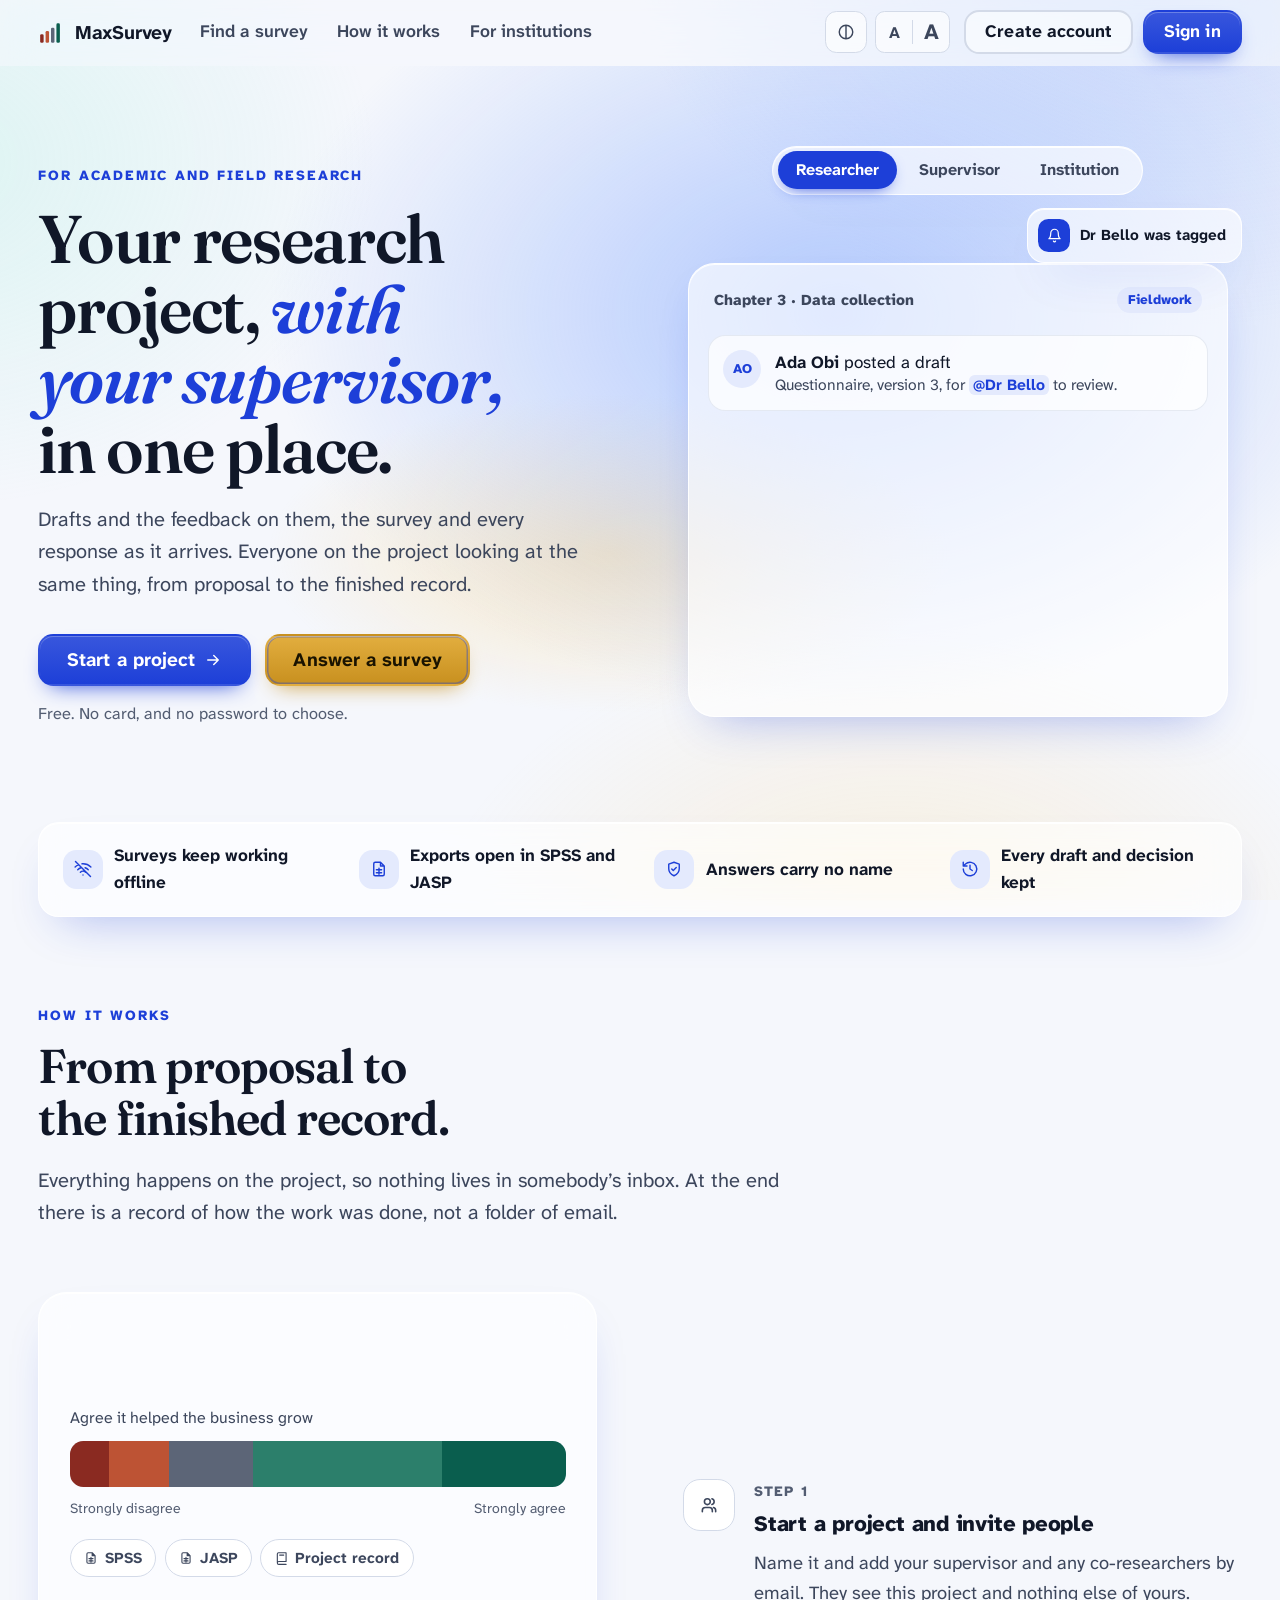
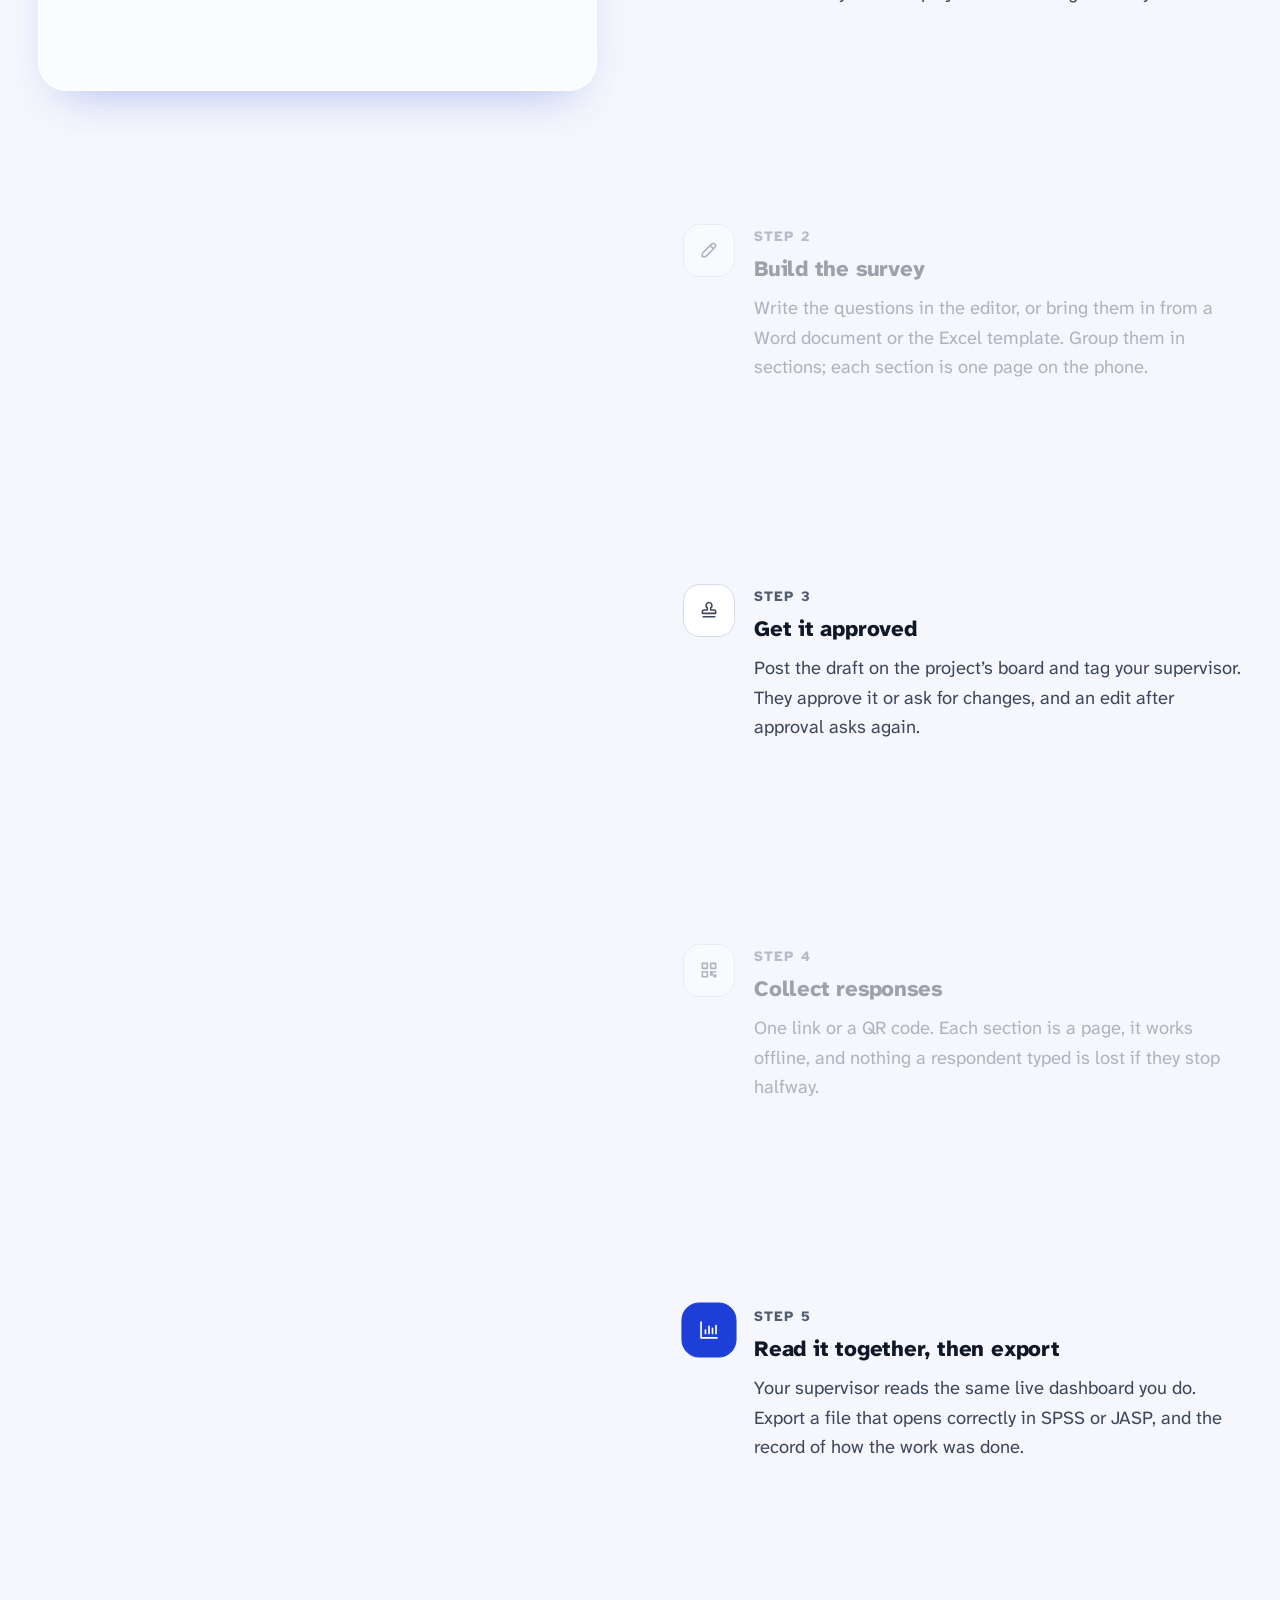
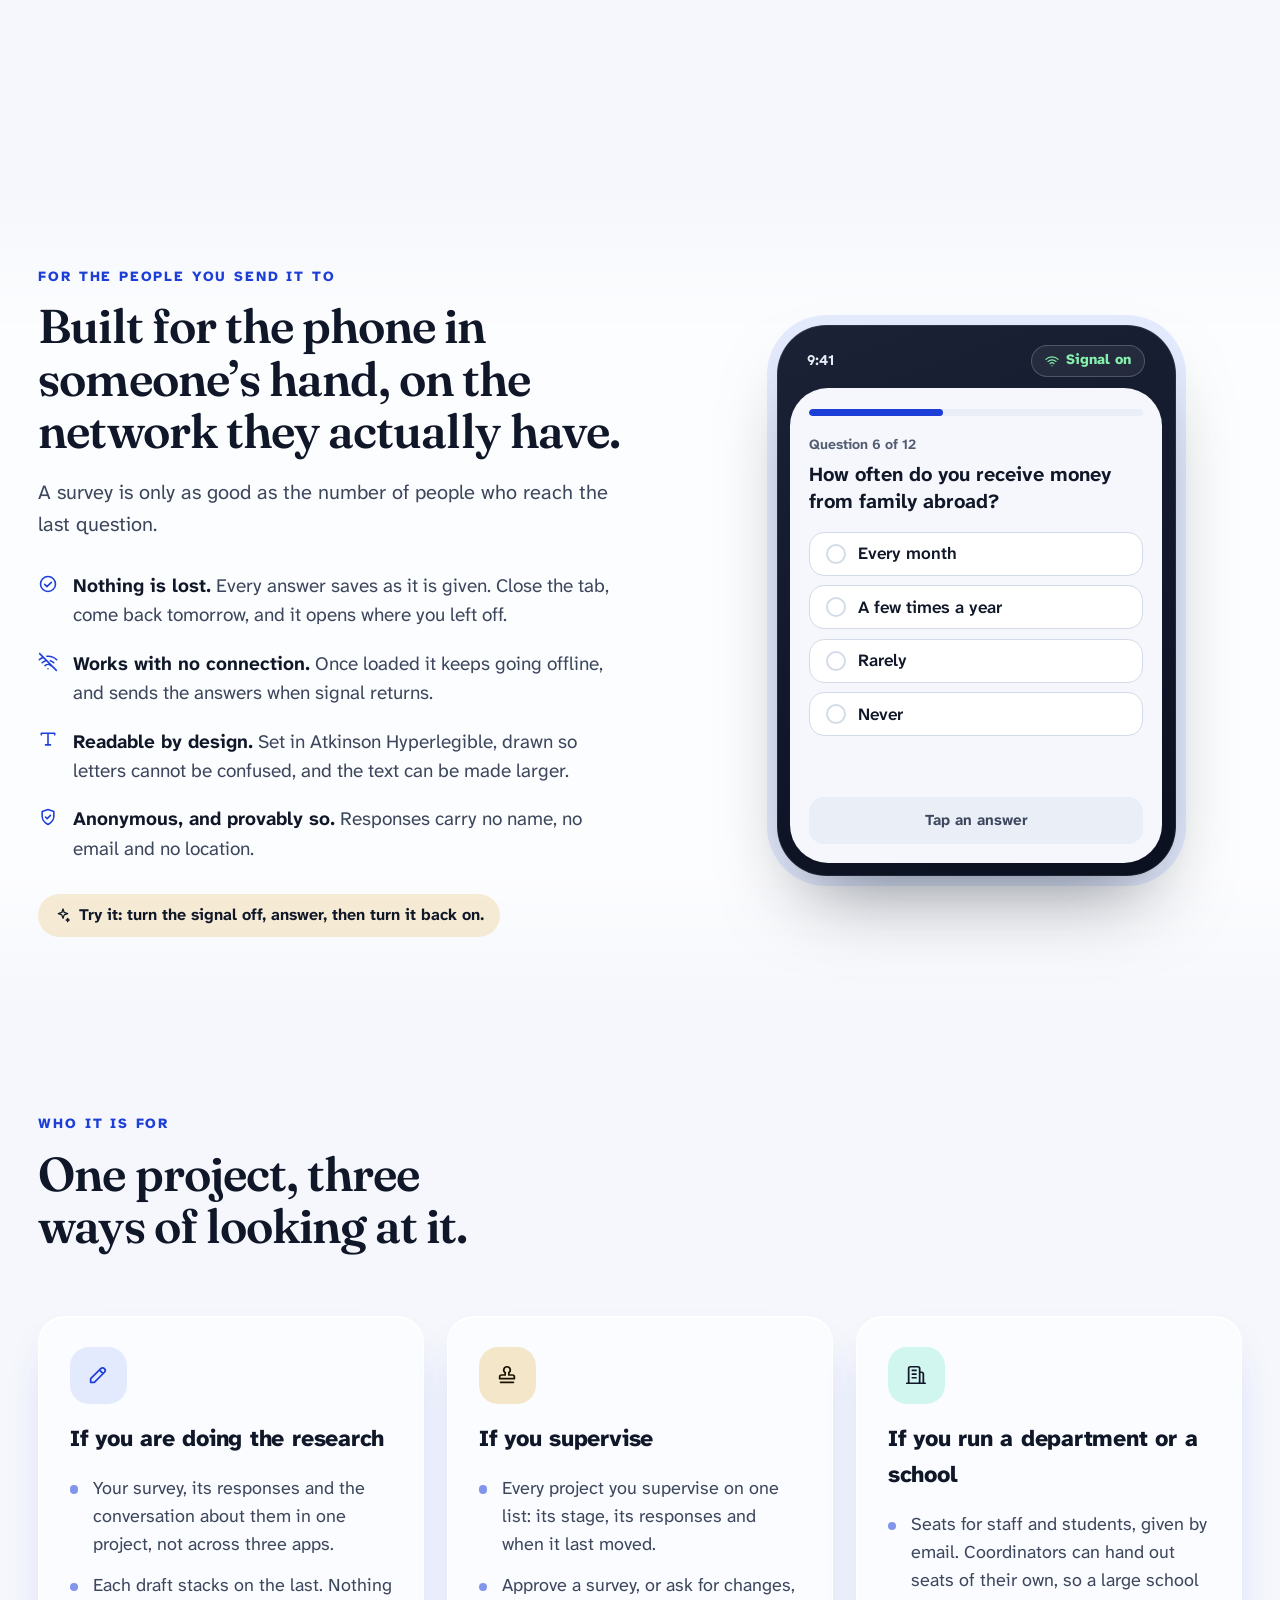
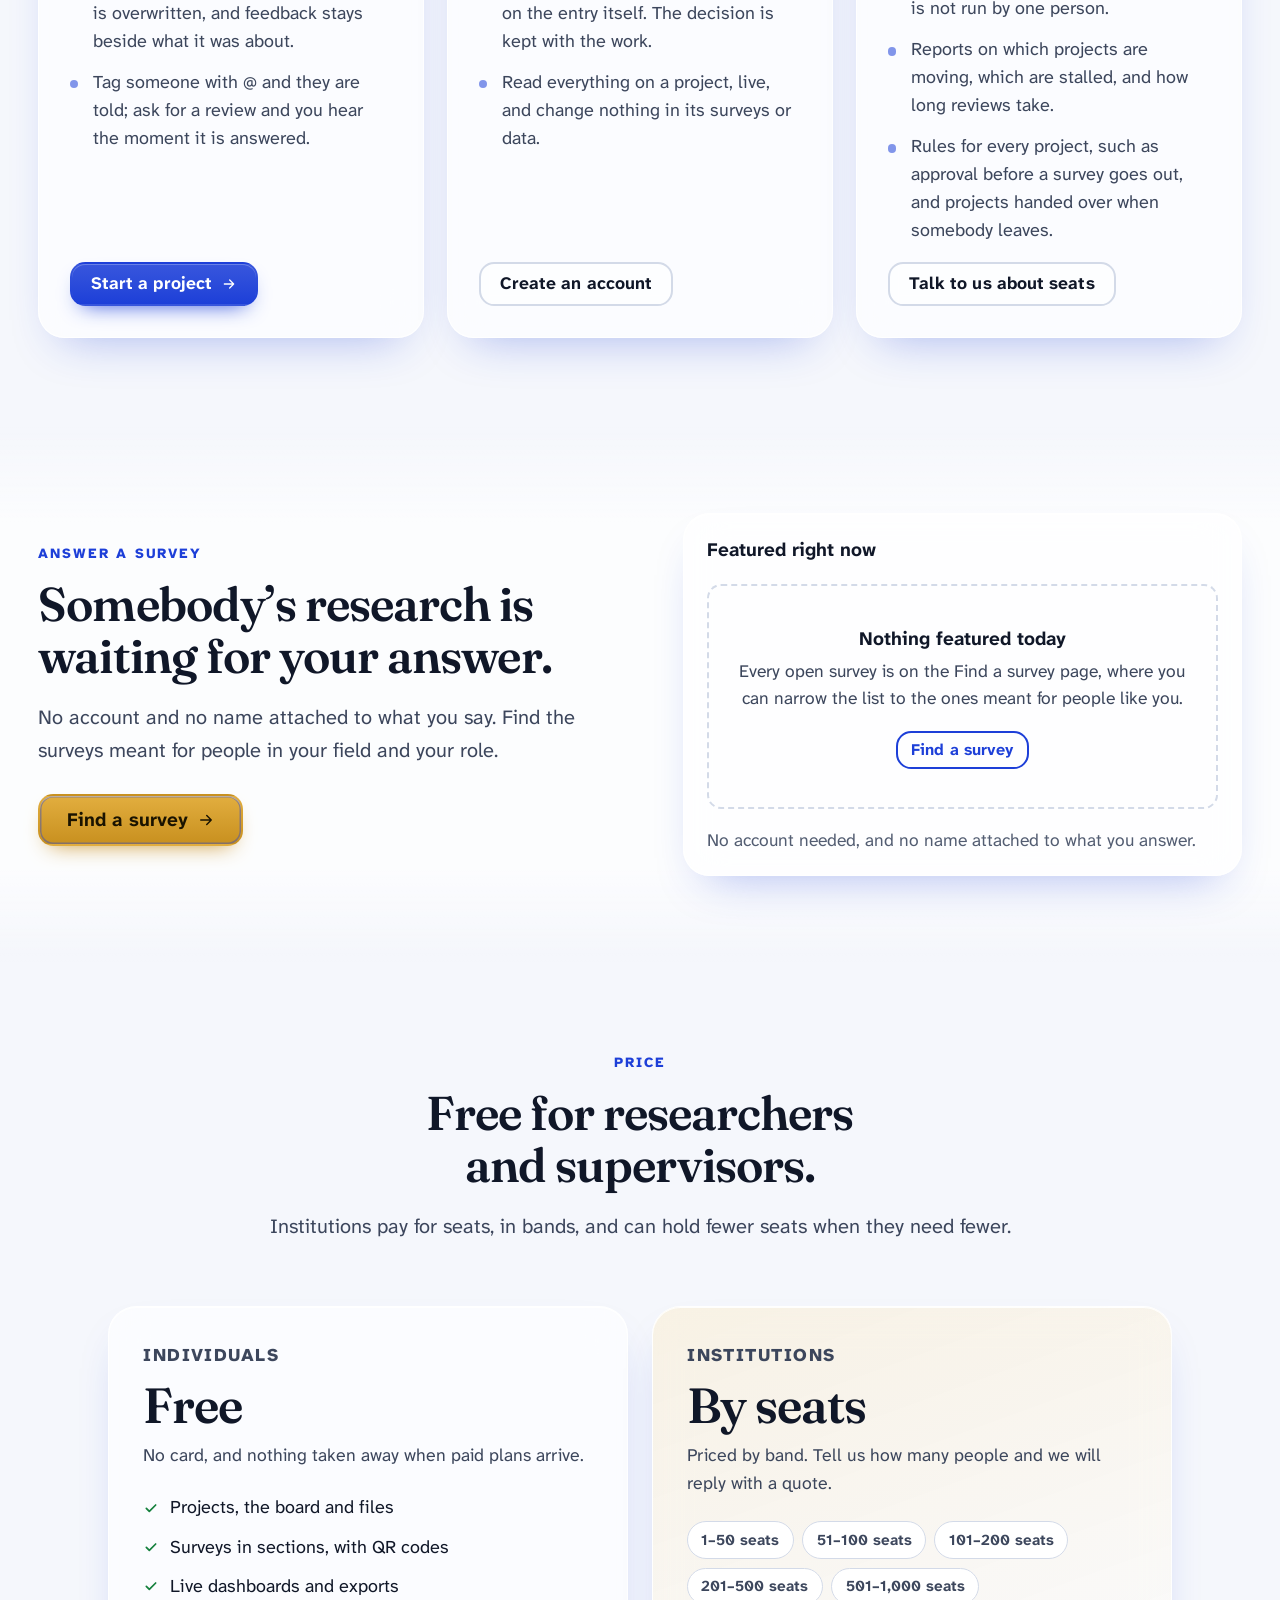
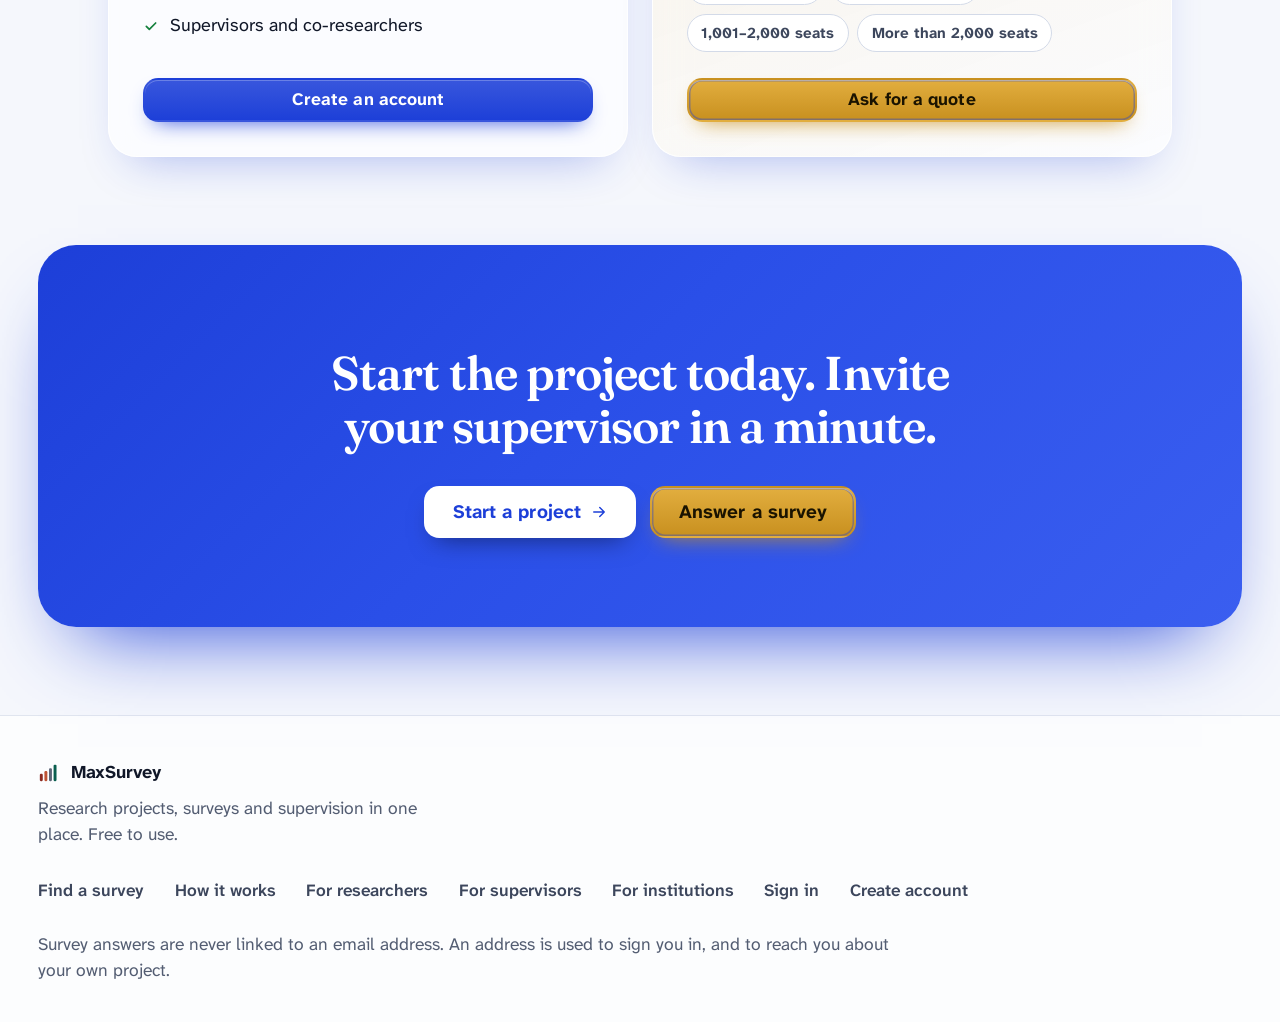
==== commit f6d60045: "WS11: survey screens" ====
--- a/survey/index.html
+++ b/survey/index.html
@@ -13,10 +13,10 @@
     <link rel="icon" type="image/svg+xml" href="/survey/favicon.svg" />
     <link rel="apple-touch-icon" href="/survey/icon-192.png" />
     <meta name="theme-color" content="#1d3fd8" />
-    <script type="module" crossorigin src="/survey/assets/styles-DEFUVhNt.js"></script>
+    <script type="module" crossorigin src="/survey/assets/styles-CtD9dvn0.js"></script>
     <script type="module" crossorigin src="/survey/assets/preload-helper-Bmgw--z3.js"></script>
-    <script type="module" crossorigin src="/survey/assets/main-BMwfUBRJ.js"></script>
-    <link rel="stylesheet" crossorigin href="/survey/assets/styles-DUQwYlGL.css">
+    <script type="module" crossorigin src="/survey/assets/main-CWiG_jN1.js"></script>
+    <link rel="stylesheet" crossorigin href="/survey/assets/styles-Dt_eWwXi.css">
   <link rel="manifest" href="/survey/manifest.webmanifest"><script id="vite-plugin-pwa:register-sw" src="/survey/registerSW.js"></script></head>
   <body>
     <div id="root"></div>
--- a/survey/assets/styles-Dt_eWwXi.css
+++ b/survey/assets/styles-Dt_eWwXi.css
@@ -0,0 +1 @@
+@layer properties{@supports (((-webkit-hyphens:none)) and (not (margin-trim:inline))) or ((-moz-orient:inline) and (not (color:rgb(from red r g b)))){*,:before,:after,::backdrop{--tw-rotate-x:initial;--tw-rotate-y:initial;--tw-rotate-z:initial;--tw-skew-x:initial;--tw-skew-y:initial;--tw-space-y-reverse:0;--tw-border-style:solid;--tw-leading:initial;--tw-font-weight:initial;--tw-ordinal:initial;--tw-slashed-zero:initial;--tw-numeric-figure:initial;--tw-numeric-spacing:initial;--tw-numeric-fraction:initial;--tw-shadow:0 0 #0000;--tw-shadow-color:initial;--tw-shadow-alpha:100%;--tw-inset-shadow:0 0 #0000;--tw-inset-shadow-color:initial;--tw-inset-shadow-alpha:100%;--tw-ring-color:initial;--tw-ring-shadow:0 0 #0000;--tw-inset-ring-color:initial;--tw-inset-ring-shadow:0 0 #0000;--tw-ring-inset:initial;--tw-ring-offset-width:0px;--tw-ring-offset-color:#fff;--tw-ring-offset-shadow:0 0 #0000;--tw-outline-style:solid;--tw-blur:initial;--tw-brightness:initial;--tw-contrast:initial;--tw-grayscale:initial;--tw-hue-rotate:initial;--tw-invert:initial;--tw-opacity:initial;--tw-saturate:initial;--tw-sepia:initial;--tw-drop-shadow:initial;--tw-drop-shadow-color:initial;--tw-drop-shadow-alpha:100%;--tw-drop-shadow-size:initial;--tw-backdrop-blur:initial;--tw-backdrop-brightness:initial;--tw-backdrop-contrast:initial;--tw-backdrop-grayscale:initial;--tw-backdrop-hue-rotate:initial;--tw-backdrop-invert:initial;--tw-backdrop-opacity:initial;--tw-backdrop-saturate:initial;--tw-backdrop-sepia:initial;--tw-duration:initial;--tw-ease:initial;--tw-translate-x:0;--tw-translate-y:0;--tw-translate-z:0}}}@layer theme{:root,:host{--font-sans:"Atkinson Hyperlegible Next", "Atkinson Hyperlegible", system-ui, -apple-system, "Segoe UI", Roboto, sans-serif;--font-mono:ui-monospace, SFMono-Regular, Menlo, Monaco, Consolas, "Liberation Mono", "Courier New", monospace;--spacing:.25rem;--font-weight-normal:400;--font-weight-medium:500;--font-weight-semibold:600;--font-weight-bold:700;--leading-tight:1.25;--leading-snug:1.375;--radius-sm:.25rem;--radius-md:.375rem;--radius-lg:.5rem;--radius-xl:.75rem;--radius-2xl:1rem;--ease-out:cubic-bezier(0, 0, .2, 1);--default-transition-duration:.15s;--default-transition-timing-function:cubic-bezier(.4, 0, .2, 1);--default-font-family:var(--font-sans);--default-mono-font-family:var(--font-mono);--font-display:"Fraunces", "Iowan Old Style", Georgia, serif}}@layer base{*,:after,:before,::backdrop{box-sizing:border-box;border:0 solid;margin:0;padding:0}::file-selector-button{box-sizing:border-box;border:0 solid;margin:0;padding:0}html,:host{-webkit-text-size-adjust:100%;tab-size:4;line-height:1.5;font-family:var(--default-font-family,-apple-system, BlinkMacSystemFont, "Segoe UI", Roboto, "Helvetica Neue", "Noto Sans", Arial, sans-serif, "Apple Color Emoji", "Segoe UI Emoji", "Segoe UI Symbol", "Noto Color Emoji");font-feature-settings:var(--default-font-feature-settings,normal);font-variation-settings:var(--default-font-variation-settings,normal);-webkit-tap-highlight-color:transparent}hr{height:0;color:inherit;border-top-width:1px}abbr:where([title]){-webkit-text-decoration:underline dotted;text-decoration:underline dotted}h1,h2,h3,h4,h5,h6{font-size:inherit;font-weight:inherit}a{color:inherit;-webkit-text-decoration:inherit;text-decoration:inherit}b,strong{font-weight:bolder}code,kbd,samp,pre{font-family:var(--default-mono-font-family,ui-monospace, SFMono-Regular, Menlo, Monaco, Consolas, "Liberation Mono", "Courier New", monospace);font-feature-settings:var(--default-mono-font-feature-settings,normal);font-variation-settings:var(--default-mono-font-variation-settings,normal);font-size:1em}small{font-size:80%}sub,sup{vertical-align:baseline;font-size:75%;line-height:0;position:relative}sub{bottom:-.25em}sup{top:-.5em}table{text-indent:0;border-color:inherit;border-collapse:collapse}:-moz-focusring:where(:not(iframe)){outline:auto}progress{vertical-align:baseline}summary{display:list-item}ol,ul,menu{list-style:none}img,svg,video,canvas,audio,iframe,embed,object{vertical-align:middle;display:block}img,video{max-width:100%;height:auto}button,input,select,optgroup,textarea{font:inherit;font-feature-settings:inherit;font-variation-settings:inherit;letter-spacing:inherit;color:inherit;opacity:1;background-color:#0000;border-radius:0}::file-selector-button{font:inherit;font-feature-settings:inherit;font-variation-settings:inherit;letter-spacing:inherit;color:inherit;opacity:1;background-color:#0000;border-radius:0}:where(select:is([multiple],[size])) optgroup{font-weight:bolder}:where(select:is([multiple],[size])) optgroup option{padding-inline-start:20px}::file-selector-button{margin-inline-end:4px}::placeholder{opacity:1}@supports (not ((-webkit-appearance:-apple-pay-button))) or (contain-intrinsic-size:1px){::placeholder{color:currentColor}@supports (color:color-mix(in lab,red,red)){::placeholder{color:color-mix(in oklab,currentcolor 50%,transparent)}}}textarea{resize:vertical}::-webkit-search-decoration{-webkit-appearance:none}::-webkit-date-and-time-value{min-height:1lh;text-align:inherit}::-webkit-datetime-edit{display:inline-flex}::-webkit-datetime-edit-fields-wrapper{padding:0}::-webkit-datetime-edit{padding-block:0}::-webkit-datetime-edit-year-field{padding-block:0}::-webkit-datetime-edit-month-field{padding-block:0}::-webkit-datetime-edit-day-field{padding-block:0}::-webkit-datetime-edit-hour-field{padding-block:0}::-webkit-datetime-edit-minute-field{padding-block:0}::-webkit-datetime-edit-second-field{padding-block:0}::-webkit-datetime-edit-millisecond-field{padding-block:0}::-webkit-datetime-edit-meridiem-field{padding-block:0}::-webkit-calendar-picker-indicator{line-height:1}:-moz-ui-invalid{box-shadow:none}button,input:where([type=button],[type=reset],[type=submit]){appearance:button}::file-selector-button{appearance:button}::-webkit-inner-spin-button{height:auto}::-webkit-outer-spin-button{height:auto}[hidden]:where(:not([hidden=until-found])){display:none!important}}@layer components;@layer utilities{.pointer-events-auto{pointer-events:auto}.pointer-events-none{pointer-events:none}.collapse{visibility:collapse}.invisible{visibility:hidden}.visible{visibility:visible}.sr-only{clip-path:inset(50%);white-space:nowrap;border-width:0;width:1px;height:1px;margin:-1px;padding:0;position:absolute;overflow:hidden}.absolute{position:absolute}.fixed{position:fixed}.relative{position:relative}.static{position:static}.sticky{position:sticky}.inset-0{inset:0}.inset-x-0{inset-inline:0}.top-0{top:0}.bottom-0{bottom:0}.z-30{z-index:30}.z-40{z-index:40}.z-50{z-index:50}.mx-auto{margin-inline:auto}.my-3{margin-block:calc(var(--spacing) * 3)}.my-auto{margin-block:auto}.-mt-1{margin-top:calc(var(--spacing) * -1)}.mt-0\.5{margin-top:calc(var(--spacing) * .5)}.mt-1{margin-top:var(--spacing)}.mt-1\.5{margin-top:calc(var(--spacing) * 1.5)}.mt-2{margin-top:calc(var(--spacing) * 2)}.mt-2\.5{margin-top:calc(var(--spacing) * 2.5)}.mt-3{margin-top:calc(var(--spacing) * 3)}.mt-3\.5{margin-top:calc(var(--spacing) * 3.5)}.mt-4{margin-top:calc(var(--spacing) * 4)}.mt-5{margin-top:calc(var(--spacing) * 5)}.mt-6{margin-top:calc(var(--spacing) * 6)}.mt-7{margin-top:calc(var(--spacing) * 7)}.mt-8{margin-top:calc(var(--spacing) * 8)}.mt-9{margin-top:calc(var(--spacing) * 9)}.mt-10{margin-top:calc(var(--spacing) * 10)}.mb-2{margin-bottom:calc(var(--spacing) * 2)}.mb-2\.5{margin-bottom:calc(var(--spacing) * 2.5)}.mb-3{margin-bottom:calc(var(--spacing) * 3)}.mb-4{margin-bottom:calc(var(--spacing) * 4)}.mb-5{margin-bottom:calc(var(--spacing) * 5)}.mb-6{margin-bottom:calc(var(--spacing) * 6)}.ml-auto{margin-left:auto}.block{display:block}.flex{display:flex}.grid{display:grid}.hidden{display:none}.inline{display:inline}.inline-block{display:inline-block}.inline-flex{display:inline-flex}.table{display:table}.h-1\.5{height:calc(var(--spacing) * 1.5)}.h-12{height:calc(var(--spacing) * 12)}.h-\[5px\]{height:5px}.h-\[11px\]{height:11px}.h-\[14px\]{height:14px}.h-\[15px\]{height:15px}.h-\[18px\]{height:18px}.h-\[20px\]{height:20px}.h-\[22px\]{height:22px}.h-\[24px\]{height:24px}.h-\[26px\]{height:26px}.h-\[36px\]{height:36px}.h-\[40px\]{height:40px}.h-\[46px\]{height:46px}.h-\[48px\]{height:48px}.h-full{height:100%}.min-h-\[42px\]{min-height:42px}.min-h-\[44px\]{min-height:44px}.min-h-\[48px\]{min-height:48px}.min-h-\[52px\]{min-height:52px}.min-h-\[54px\]{min-height:54px}.min-h-\[58px\]{min-height:58px}.min-h-\[60px\]{min-height:60px}.min-h-\[100dvh\]{min-height:100dvh}.min-h-\[140px\]{min-height:140px}.min-h-dvh{min-height:100dvh}.w-12{width:calc(var(--spacing) * 12)}.w-\[1\.4em\]{width:1.4em}.w-\[11px\]{width:11px}.w-\[14px\]{width:14px}.w-\[15px\]{width:15px}.w-\[18px\]{width:18px}.w-\[20px\]{width:20px}.w-\[22px\]{width:22px}.w-\[36px\]{width:36px}.w-\[42px\]{width:42px}.w-\[44px\]{width:44px}.w-\[58px\]{width:58px}.w-\[62px\]{width:62px}.w-\[72px\]{width:72px}.w-full{width:100%}.w-px{width:1px}.max-w-\[22ch\]{max-width:22ch}.max-w-\[46ch\]{max-width:46ch}.max-w-\[48ch\]{max-width:48ch}.max-w-\[52ch\]{max-width:52ch}.max-w-\[62ch\]{max-width:62ch}.max-w-\[520px\]{max-width:520px}.max-w-\[560px\]{max-width:560px}.max-w-\[680px\]{max-width:680px}.max-w-\[720px\]{max-width:720px}.max-w-\[760px\]{max-width:760px}.max-w-\[820px\]{max-width:820px}.min-w-0{min-width:0}.min-w-\[160px\]{min-width:160px}.min-w-\[180px\]{min-width:180px}.min-w-\[220px\]{min-width:220px}.flex-1{flex:1}.shrink{flex-shrink:1}.shrink-0{flex-shrink:0}.grow{flex-grow:1}.transform{transform:var(--tw-rotate-x,) var(--tw-rotate-y,) var(--tw-rotate-z,) var(--tw-skew-x,) var(--tw-skew-y,)}.cursor-pointer{cursor:pointer}.resize{resize:both}.grid-cols-2{grid-template-columns:repeat(2,minmax(0,1fr))}.flex-col{flex-direction:column}.flex-wrap{flex-wrap:wrap}.items-baseline{align-items:baseline}.items-center{align-items:center}.items-end{align-items:flex-end}.items-start{align-items:flex-start}.justify-between{justify-content:space-between}.justify-center{justify-content:center}.justify-end{justify-content:flex-end}.gap-0\.5{gap:calc(var(--spacing) * .5)}.gap-1{gap:var(--spacing)}.gap-1\.5{gap:calc(var(--spacing) * 1.5)}.gap-2{gap:calc(var(--spacing) * 2)}.gap-2\.5{gap:calc(var(--spacing) * 2.5)}.gap-3{gap:calc(var(--spacing) * 3)}.gap-3\.5{gap:calc(var(--spacing) * 3.5)}.gap-4{gap:calc(var(--spacing) * 4)}.gap-5{gap:calc(var(--spacing) * 5)}.gap-6{gap:calc(var(--spacing) * 6)}.gap-7{gap:calc(var(--spacing) * 7)}.gap-8{gap:calc(var(--spacing) * 8)}.gap-12{gap:calc(var(--spacing) * 12)}.gap-px{gap:1px}:where(.space-y-3\.5>:not(:last-child)){--tw-space-y-reverse:0;margin-block-start:calc(calc(var(--spacing) * 3.5) * var(--tw-space-y-reverse));margin-block-end:calc(calc(var(--spacing) * 3.5) * calc(1 - var(--tw-space-y-reverse)))}:where(.space-y-4>:not(:last-child)){--tw-space-y-reverse:0;margin-block-start:calc(calc(var(--spacing) * 4) * var(--tw-space-y-reverse));margin-block-end:calc(calc(var(--spacing) * 4) * calc(1 - var(--tw-space-y-reverse)))}.gap-x-2{column-gap:calc(var(--spacing) * 2)}.gap-x-3{column-gap:calc(var(--spacing) * 3)}.gap-x-3\.5{column-gap:calc(var(--spacing) * 3.5)}.gap-x-4{column-gap:calc(var(--spacing) * 4)}.gap-x-5{column-gap:calc(var(--spacing) * 5)}.gap-x-6{column-gap:calc(var(--spacing) * 6)}.gap-y-0\.5{row-gap:calc(var(--spacing) * .5)}.gap-y-1{row-gap:var(--spacing)}.gap-y-1\.5{row-gap:calc(var(--spacing) * 1.5)}.gap-y-2{row-gap:calc(var(--spacing) * 2)}.gap-y-3{row-gap:calc(var(--spacing) * 3)}.gap-y-5{row-gap:calc(var(--spacing) * 5)}.truncate{text-overflow:ellipsis;white-space:nowrap;overflow:hidden}.overflow-hidden{overflow:hidden}.overflow-x-auto{overflow-x:auto}.overflow-y-auto{overflow-y:auto}.rounded{border-radius:.25rem}.rounded-2xl{border-radius:var(--radius-2xl)}.rounded-\[6px\]{border-radius:6px}.rounded-full{border-radius:3.40282e38px}.rounded-lg{border-radius:var(--radius-lg)}.rounded-md{border-radius:var(--radius-md)}.rounded-sm{border-radius:var(--radius-sm)}.rounded-xl{border-radius:var(--radius-xl)}.rounded-t-2xl{border-top-left-radius:var(--radius-2xl);border-top-right-radius:var(--radius-2xl)}.border{border-style:var(--tw-border-style);border-width:1px}.border-2{border-style:var(--tw-border-style);border-width:2px}.border-\[1\.5px\]{border-style:var(--tw-border-style);border-width:1.5px}.border-t{border-top-style:var(--tw-border-style);border-top-width:1px}.border-t-2{border-top-style:var(--tw-border-style);border-top-width:2px}.border-b{border-bottom-style:var(--tw-border-style);border-bottom-width:1px}.border-dashed{--tw-border-style:dashed;border-style:dashed}.p-4{padding:calc(var(--spacing) * 4)}.p-5{padding:calc(var(--spacing) * 5)}.p-6{padding:calc(var(--spacing) * 6)}.px-2{padding-inline:calc(var(--spacing) * 2)}.px-2\.5{padding-inline:calc(var(--spacing) * 2.5)}.px-3{padding-inline:calc(var(--spacing) * 3)}.px-3\.5{padding-inline:calc(var(--spacing) * 3.5)}.px-4{padding-inline:calc(var(--spacing) * 4)}.px-5{padding-inline:calc(var(--spacing) * 5)}.px-6{padding-inline:calc(var(--spacing) * 6)}.px-\[3px\]{padding-inline:3px}.py-0\.5{padding-block:calc(var(--spacing) * .5)}.py-1{padding-block:var(--spacing)}.py-1\.5{padding-block:calc(var(--spacing) * 1.5)}.py-2{padding-block:calc(var(--spacing) * 2)}.py-2\.5{padding-block:calc(var(--spacing) * 2.5)}.py-3{padding-block:calc(var(--spacing) * 3)}.py-3\.5{padding-block:calc(var(--spacing) * 3.5)}.py-4{padding-block:calc(var(--spacing) * 4)}.py-5{padding-block:calc(var(--spacing) * 5)}.py-6{padding-block:calc(var(--spacing) * 6)}.py-7{padding-block:calc(var(--spacing) * 7)}.py-8{padding-block:calc(var(--spacing) * 8)}.py-10{padding-block:calc(var(--spacing) * 10)}.py-12{padding-block:calc(var(--spacing) * 12)}.py-16{padding-block:calc(var(--spacing) * 16)}.pt-4{padding-top:calc(var(--spacing) * 4)}.pt-6{padding-top:calc(var(--spacing) * 6)}.pt-8{padding-top:calc(var(--spacing) * 8)}.pt-10{padding-top:calc(var(--spacing) * 10)}.pb-1{padding-bottom:var(--spacing)}.pb-5{padding-bottom:calc(var(--spacing) * 5)}.pb-7{padding-bottom:calc(var(--spacing) * 7)}.pb-10{padding-bottom:calc(var(--spacing) * 10)}.text-center{text-align:center}.text-left{text-align:left}.text-right{text-align:right}.font-display{font-family:var(--font-display)}.text-\[0\.72rem\]{font-size:.72rem}.text-\[0\.82rem\]{font-size:.82rem}.text-\[0\.85rem\]{font-size:.85rem}.text-\[1\.02rem\]{font-size:1.02rem}.text-\[1\.5rem\]{font-size:1.5rem}.text-\[1\.15rem\]{font-size:1.15rem}.text-\[2\.4rem\]{font-size:2.4rem}.text-\[2rem\]{font-size:2rem}.text-\[12\.5px\]{font-size:12.5px}.text-\[12px\]{font-size:12px}.text-\[15px\]{font-size:15px}.text-\[16px\]{font-size:16px}.text-\[22px\]{font-size:22px}.text-\[clamp\(1\.9rem\,1\.3rem\+2\.4vw\,2\.8rem\)\]{font-size:clamp(1.9rem,1.3rem + 2.4vw,2.8rem)}.leading-\[1\.08\]{--tw-leading:1.08;line-height:1.08}.leading-none{--tw-leading:1;line-height:1}.leading-snug{--tw-leading:var(--leading-snug);line-height:var(--leading-snug)}.leading-tight{--tw-leading:var(--leading-tight);line-height:var(--leading-tight)}.font-bold{--tw-font-weight:var(--font-weight-bold);font-weight:var(--font-weight-bold)}.font-medium{--tw-font-weight:var(--font-weight-medium);font-weight:var(--font-weight-medium)}.font-normal{--tw-font-weight:var(--font-weight-normal);font-weight:var(--font-weight-normal)}.font-semibold{--tw-font-weight:var(--font-weight-semibold);font-weight:var(--font-weight-semibold)}.whitespace-nowrap{white-space:nowrap}.whitespace-pre-wrap{white-space:pre-wrap}.capitalize{text-transform:capitalize}.italic{font-style:italic}.ordinal{--tw-ordinal:ordinal;font-variant-numeric:var(--tw-ordinal,) var(--tw-slashed-zero,) var(--tw-numeric-figure,) var(--tw-numeric-spacing,) var(--tw-numeric-fraction,)}.tabular-nums{--tw-numeric-spacing:tabular-nums;font-variant-numeric:var(--tw-ordinal,) var(--tw-slashed-zero,) var(--tw-numeric-figure,) var(--tw-numeric-spacing,) var(--tw-numeric-fraction,)}.underline{text-decoration-line:underline}.underline-offset-4{text-underline-offset:4px}.accent-\[var\(--accent\)\]{accent-color:var(--accent)}.opacity-75{opacity:.75}.opacity-80{opacity:.8}.ring{--tw-ring-shadow:var(--tw-ring-inset,) 0 0 0 calc(1px + var(--tw-ring-offset-width)) var(--tw-ring-color,currentcolor);box-shadow:var(--tw-inset-shadow),var(--tw-inset-ring-shadow),var(--tw-ring-offset-shadow),var(--tw-ring-shadow),var(--tw-shadow)}.outline{outline-style:var(--tw-outline-style);outline-width:1px}.blur{--tw-blur:blur(8px);filter:var(--tw-blur,) var(--tw-brightness,) var(--tw-contrast,) var(--tw-grayscale,) var(--tw-hue-rotate,) var(--tw-invert,) var(--tw-saturate,) var(--tw-sepia,) var(--tw-drop-shadow,)}.filter{filter:var(--tw-blur,) var(--tw-brightness,) var(--tw-contrast,) var(--tw-grayscale,) var(--tw-hue-rotate,) var(--tw-invert,) var(--tw-saturate,) var(--tw-sepia,) var(--tw-drop-shadow,)}.backdrop-blur{--tw-backdrop-blur:blur(8px);-webkit-backdrop-filter:var(--tw-backdrop-blur,) var(--tw-backdrop-brightness,) var(--tw-backdrop-contrast,) var(--tw-backdrop-grayscale,) var(--tw-backdrop-hue-rotate,) var(--tw-backdrop-invert,) var(--tw-backdrop-opacity,) var(--tw-backdrop-saturate,) var(--tw-backdrop-sepia,);backdrop-filter:var(--tw-backdrop-blur,) var(--tw-backdrop-brightness,) var(--tw-backdrop-contrast,) var(--tw-backdrop-grayscale,) var(--tw-backdrop-hue-rotate,) var(--tw-backdrop-invert,) var(--tw-backdrop-opacity,) var(--tw-backdrop-saturate,) var(--tw-backdrop-sepia,)}.transition{transition-property:color,background-color,border-color,outline-color,text-decoration-color,fill,stroke,--tw-gradient-from,--tw-gradient-via,--tw-gradient-to,opacity,box-shadow,transform,translate,scale,rotate,filter,-webkit-backdrop-filter,backdrop-filter,display,content-visibility,overlay,pointer-events;transition-timing-function:var(--tw-ease,var(--default-transition-timing-function));transition-duration:var(--tw-duration,var(--default-transition-duration))}.transition-\[width\]{transition-property:width;transition-timing-function:var(--tw-ease,var(--default-transition-timing-function));transition-duration:var(--tw-duration,var(--default-transition-duration))}.transition-all{transition-property:all;transition-timing-function:var(--tw-ease,var(--default-transition-timing-function));transition-duration:var(--tw-duration,var(--default-transition-duration))}.transition-colors{transition-property:color,background-color,border-color,outline-color,text-decoration-color,fill,stroke,--tw-gradient-from,--tw-gradient-via,--tw-gradient-to;transition-timing-function:var(--tw-ease,var(--default-transition-timing-function));transition-duration:var(--tw-duration,var(--default-transition-duration))}.transition-opacity{transition-property:opacity;transition-timing-function:var(--tw-ease,var(--default-transition-timing-function));transition-duration:var(--tw-duration,var(--default-transition-duration))}.transition-transform{transition-property:transform,translate,scale,rotate;transition-timing-function:var(--tw-ease,var(--default-transition-timing-function));transition-duration:var(--tw-duration,var(--default-transition-duration))}.duration-200{--tw-duration:.2s;transition-duration:.2s}.duration-300{--tw-duration:.3s;transition-duration:.3s}.duration-500{--tw-duration:.5s;transition-duration:.5s}.duration-700{--tw-duration:.7s;transition-duration:.7s}.ease-out{--tw-ease:var(--ease-out);transition-timing-function:var(--ease-out)}.outline-none{--tw-outline-style:none;outline-style:none}@media(hover:hover){.hover\:-translate-y-0\.5:hover{--tw-translate-y:calc(var(--spacing) * -.5);translate:var(--tw-translate-x) var(--tw-translate-y)}.hover\:border-\[var\(--accent\)\]:hover{border-color:var(--accent)}.hover\:border-\[var\(--ink-faint\)\]:hover{border-color:var(--ink-faint)}.hover\:bg-\[var\(--accent-wash\)\]:hover{background-color:var(--accent-wash)}.hover\:text-\[var\(--ink\)\]:hover{color:var(--ink)}.hover\:brightness-\[0\.97\]:hover{--tw-brightness:brightness(.97);filter:var(--tw-blur,) var(--tw-brightness,) var(--tw-contrast,) var(--tw-grayscale,) var(--tw-hue-rotate,) var(--tw-invert,) var(--tw-saturate,) var(--tw-sepia,) var(--tw-drop-shadow,)}}.disabled\:cursor-not-allowed:disabled{cursor:not-allowed}.disabled\:opacity-30:disabled{opacity:.3}.disabled\:opacity-35:disabled{opacity:.35}.disabled\:opacity-40:disabled{opacity:.4}.disabled\:opacity-45:disabled{opacity:.45}.disabled\:opacity-50:disabled{opacity:.5}@media(hover:hover){.disabled\:hover\:translate-y-0:disabled:hover{--tw-translate-y:0px;translate:var(--tw-translate-x) var(--tw-translate-y)}}@media(min-width:40rem){.sm\:block{display:block}.sm\:flex{display:flex}.sm\:w-auto{width:auto}.sm\:grid-cols-2{grid-template-columns:repeat(2,minmax(0,1fr))}.sm\:grid-cols-3{grid-template-columns:repeat(3,minmax(0,1fr))}.sm\:grid-cols-4{grid-template-columns:repeat(4,minmax(0,1fr))}.sm\:flex-row{flex-direction:row}.sm\:flex-wrap{flex-wrap:wrap}.sm\:items-baseline{align-items:baseline}.sm\:items-center{align-items:center}.sm\:gap-3{gap:calc(var(--spacing) * 3)}.sm\:gap-4{gap:calc(var(--spacing) * 4)}.sm\:gap-x-10{column-gap:calc(var(--spacing) * 10)}.sm\:rounded-2xl{border-radius:var(--radius-2xl)}.sm\:p-5{padding:calc(var(--spacing) * 5)}.sm\:p-7{padding:calc(var(--spacing) * 7)}.sm\:px-5{padding-inline:calc(var(--spacing) * 5)}.sm\:px-7{padding-inline:calc(var(--spacing) * 7)}.sm\:py-10{padding-block:calc(var(--spacing) * 10)}.sm\:py-14{padding-block:calc(var(--spacing) * 14)}.sm\:py-20{padding-block:calc(var(--spacing) * 20)}.sm\:text-right{text-align:right}}@media(min-width:64rem){.lg\:grid-cols-2{grid-template-columns:repeat(2,minmax(0,1fr))}}}:root{--paper:#f5f7fc;--surface:#fff;--surface-2:#eaeef7;--surface-3:#dbe1ee;--ink:#101728;--ink-soft:#3c465c;--ink-faint:#535d72;--rule:#d3dae8;--rule-soft:#e6eaf3;--accent:#1d3fd8;--accent-hover:#1833b4;--accent-wash:#e4eafd;--accent-ring:#1d3fd84d;--on-accent:#fff;--amber:#8a5a00;--s1:#8a2a21;--s2:#bd5334;--s3:#5c6577;--s4:#2c7f6b;--s5:#0a5e4e;--on-scale:#fff;--shadow:0 1px 2px #1017280f, 0 8px 24px -12px #10172833;--shadow-lift:0 2px 6px #1017281a, 0 20px 44px -16px #10172852;--gold:#e2ae3f;--gold-2:#c8901f;--on-gold:#1a1300;--glass:#ffffff9e;--glass-strong:#ffffffd1;--glass-edge:#ffffffe6;--glass-shadow:0 1px 0 #ffffffe6 inset, 0 22px 48px -24px #1d3fd861;--field-1:#7aa2ff;--field-2:#ffd27a;--field-3:#9eeedd;--ok:#15803d;--ok-wash:#dcfce7}@media(prefers-color-scheme:dark){:root:not([data-theme=light]){--paper:#0b1020;--surface:#141b2e;--surface-2:#1c2540;--surface-3:#27314f;--ink:#e8ecf7;--ink-soft:#a8b2c8;--ink-faint:#8590a8;--rule:#27314f;--rule-soft:#1b2438;--accent:#9db6ff;--accent-hover:#b9cbff;--accent-wash:#18245a;--accent-ring:#9db6ff59;--on-accent:#0b1020;--amber:#e0b25c;--s1:#e2705a;--s2:#f0a07c;--s3:#9aa4bc;--s4:#5cc9ac;--s5:#8fe3c8;--on-scale:#0b1020;--shadow:0 1px 2px #00000080, 0 10px 28px -14px #000000bf;--shadow-lift:0 2px 8px #0009, 0 24px 50px -18px #000000d9;--gold:#e8b54a;--gold-2:#c9921f;--on-gold:#1a1300;--glass:#141b2e94;--glass-strong:#141b2ecc;--glass-edge:#ffffff1a;--glass-shadow:0 1px 0 #ffffff0f inset, 0 26px 52px -22px #000000bf;--field-1:#2c40b8;--field-2:#7a5410;--field-3:#0f5a52;--ok:#6ee7a8;--ok-wash:#0f3d2b}}:root[data-theme=dark]{--paper:#0b1020;--surface:#141b2e;--surface-2:#1c2540;--surface-3:#27314f;--ink:#e8ecf7;--ink-soft:#a8b2c8;--ink-faint:#8590a8;--rule:#27314f;--rule-soft:#1b2438;--accent:#9db6ff;--accent-hover:#b9cbff;--accent-wash:#18245a;--accent-ring:#9db6ff59;--on-accent:#0b1020;--amber:#e0b25c;--s1:#e2705a;--s2:#f0a07c;--s3:#9aa4bc;--s4:#5cc9ac;--s5:#8fe3c8;--on-scale:#0b1020;--shadow:0 1px 2px #00000080, 0 10px 28px -14px #000000bf;--shadow-lift:0 2px 8px #0009, 0 24px 50px -18px #000000d9;--gold:#e8b54a;--gold-2:#c9921f;--on-gold:#1a1300;--glass:#141b2e94;--glass-strong:#141b2ecc;--glass-edge:#ffffff1a;--glass-shadow:0 1px 0 #ffffff0f inset, 0 26px 52px -22px #000000bf;--field-1:#2c40b8;--field-2:#7a5410;--field-3:#0f5a52;--ok:#6ee7a8;--ok-wash:#0f3d2b}html{background:var(--paper);-webkit-text-size-adjust:100%;font-size:19px}body{background:var(--paper);color:var(--ink);font-family:var(--font-sans);-webkit-font-smoothing:antialiased;text-rendering:optimizelegibility;padding:env(safe-area-inset-top) env(safe-area-inset-right) env(safe-area-inset-bottom) env(safe-area-inset-left);margin:0;font-size:1rem;line-height:1.6}::selection{background:var(--accent-wash);color:var(--ink)}:focus-visible{outline:3px solid var(--accent);outline-offset:3px;border-radius:6px}.t-display{letter-spacing:-.012em;text-wrap:balance;font-size:clamp(1.7rem,1.2rem + 2.6vw,2.35rem);font-weight:700;line-height:1.18}.t-section{text-wrap:balance;font-size:clamp(1.5rem,1.15rem + 1.9vw,1.95rem);font-weight:700;line-height:1.22}.t-question{letter-spacing:-.005em;text-wrap:balance;font-size:clamp(1.4rem,1.1rem + 1.5vw,1.75rem);font-weight:700;line-height:1.3}.t-question-stacked{font-size:1.18rem;font-weight:600;line-height:1.4}.t-lead{font-size:1.06rem;line-height:1.62}.t-body{font-size:1rem;line-height:1.6}.t-option{font-size:1.02rem;font-weight:500;line-height:1.35}.t-help{font-size:.92rem;line-height:1.5}.t-review{font-size:.88rem;line-height:1.42}.t-meta{letter-spacing:.09em;text-transform:uppercase;font-variant-numeric:tabular-nums;font-size:.76rem;font-weight:700}.t-button{font-size:1rem;font-weight:600}.is-selected{box-shadow:0 0 0 3px var(--accent-ring)}@keyframes slide-in-fwd{0%{opacity:0;transform:translate(20px)}to{opacity:1;transform:none}}@keyframes slide-in-back{0%{opacity:0;transform:translate(-20px)}to{opacity:1;transform:none}}.enter-fwd{animation:.4s cubic-bezier(.22,1,.36,1) both slide-in-fwd}.enter-back{animation:.4s cubic-bezier(.22,1,.36,1) both slide-in-back}@media(prefers-reduced-motion:reduce){*,:before,:after{transition-duration:.01ms!important;animation-duration:.01ms!important;animation-iteration-count:1!important}}@keyframes rise{0%{opacity:0;transform:translateY(18px)}to{opacity:1;transform:none}}.rise{animation:.7s cubic-bezier(.16,1,.3,1) both rise}.seq-1{animation-delay:0s}.seq-2{animation-delay:70ms}.seq-3{animation-delay:.14s}.seq-4{animation-delay:.21s}.seq-5{animation-delay:.3s}.reveal{opacity:0;transition:opacity .65s cubic-bezier(.16,1,.3,1),transform .65s cubic-bezier(.16,1,.3,1);transform:translateY(22px)}.reveal.shown{opacity:1;transform:none}.scale-field{filter:blur(64px);opacity:.34;pointer-events:none;grid-template-columns:repeat(5,1fr);height:130%;display:grid;position:absolute;inset:-20% -10% auto}@media(min-width:1024px){.scale-field{-webkit-mask-image:linear-gradient(95deg,#0000 6%,#0006 34%,#000 62%);mask-image:linear-gradient(95deg,#0000 6%,#0006,#000 62%)}}@media(max-width:1023px){.scale-field{opacity:.26}}.scale-field span{transform-origin:50%;will-change:transform;border-radius:50%}.shell{--shell-max:1440px;width:100%;max-width:var(--shell-max);margin-inline:auto;padding-inline:clamp(1.25rem,3vw,3rem)}.shell--wide{--shell-max:1660px}.skip-link{z-index:100;background:var(--accent);color:var(--on-accent);border-radius:.6rem;padding:.7rem 1.1rem;font-weight:700;text-decoration:none;transition:top .16s;position:absolute;top:-4rem;left:.75rem}.skip-link:focus-visible{top:.75rem}:where(a,button,input,select,textarea,[tabindex]):focus-visible{outline:3px solid var(--accent);outline-offset:2px;border-radius:.4rem}@media(prefers-reduced-motion:reduce){.skip-link{transition:none}}.opt-row{grid-template-columns:minmax(0,11rem) 1fr auto;align-items:center;gap:.625rem;display:grid}@media(max-width:560px){.opt-row{grid-template-columns:1fr auto;row-gap:.3rem}.opt-row>:first-child{grid-area:1/1}.opt-row>:nth-child(3){grid-area:1/2}.opt-row>:nth-child(2){grid-area:2/1/auto/-1}}.scale-field span:first-child{background:var(--s1);animation:19s ease-in-out infinite breathe}.scale-field span:nth-child(2){background:var(--s2);animation:23s ease-in-out -4s infinite breathe}.scale-field span:nth-child(3){background:var(--s3);animation:21s ease-in-out -9s infinite breathe}.scale-field span:nth-child(4){background:var(--s4);animation:25s ease-in-out -14s infinite breathe}.scale-field span:nth-child(5){background:var(--s5);animation:27s ease-in-out -6s infinite breathe}@keyframes breathe{0%,to{transform:translate(0)scale(.9)}50%{transform:translateY(-9%)scale(1.15)}}.sweep{pointer-events:none;background:linear-gradient(100deg,transparent 34%,var(--surface) 50%,transparent 66%);position:absolute;inset:0}@supports (color:color-mix(in lab,red,red)){.sweep{background:linear-gradient(100deg,transparent 34%,color-mix(in srgb,var(--surface) 62%,transparent) 50%,transparent 66%)}}.sweep{background-size:260% 100%;animation:14s linear infinite sweep}@keyframes sweep{0%{background-position:180% 0}to{background-position:-80% 0}}.line-mask{padding-bottom:.08em;display:block;overflow:hidden}.line-mask>span{animation:.85s cubic-bezier(.16,1,.3,1) both line-up;display:block}.line-1>span{animation-delay:50ms}.line-2>span{animation-delay:.17s}.line-3>span{animation-delay:.26s}@keyframes line-up{0%{transform:translateY(105%)}to{transform:none}}@keyframes soft-pulse{0%,to{opacity:1}50%{opacity:.55}}.in-progress{animation:2.6s ease-in-out infinite soft-pulse}@media(prefers-reduced-motion:reduce){.rise,.scale-field span,.sweep,.in-progress{animation:none}.line-mask>span{animation:none;transform:none}.reveal{opacity:1;transition:none;transform:none}}.survey-card{border-color:var(--rule);transition:border-color .2s,transform .2s cubic-bezier(.16,1,.3,1)}.survey-card:hover{border-color:var(--accent);transform:translateY(-2px)}.survey-card:active{transform:translateY(0)}@media(prefers-reduced-motion:reduce){.survey-card,.survey-card:hover,.survey-card:active{transition:border-color .2s;transform:none}}.demo-frame,.demo-screen{background:0 0}@media(min-width:640px){.demo-frame{background:var(--surface-2);box-shadow:var(--shadow-lift)}.demo-screen{background:var(--paper)}}.site-header{z-index:40;background:var(--paper);border-bottom:1px solid #0000;position:sticky;top:0}@supports (color:color-mix(in lab,red,red)){.site-header{background:color-mix(in srgb,var(--paper) 86%,transparent)}}.site-header{-webkit-backdrop-filter:saturate(1.4)blur(14px);transition:border-color .2s,box-shadow .22s,background .2s}.site-header.is-lifted{border-bottom-color:var(--rule);box-shadow:var(--shadow);background:var(--paper)}@supports (color:color-mix(in lab,red,red)){.site-header.is-lifted{background:color-mix(in srgb,var(--paper) 94%,transparent)}}.site-header__row{flex-wrap:nowrap;align-items:center;gap:.75rem;min-height:60px;padding-block:.55rem;display:flex}.site-header__spacer{flex:auto}.site-brand{color:var(--ink);letter-spacing:-.01em;white-space:nowrap;border-radius:.5rem;align-items:center;gap:.55rem;font-weight:700;text-decoration:none;display:inline-flex}.site-brand span{font-size:1.02rem}.site-brand--sm span{font-size:.95rem}.site-mark{place-items:center;transition:transform .22s cubic-bezier(.16,1,.3,1);display:inline-grid}.site-brand:hover .site-mark{transform:translateY(-1px)scale(1.04)}.site-nav{align-items:center;gap:.15rem;display:flex}.nav-link{min-height:42px;color:var(--ink-soft);white-space:nowrap;border-radius:.55rem;align-items:center;gap:.4rem;padding:0 .7rem;font-size:.92rem;font-weight:600;text-decoration:none;transition:color .15s,background-color .15s;display:inline-flex;position:relative}.nav-link:after{content:"";background:var(--accent);transform-origin:0;border-radius:2px;height:2px;transition:transform .22s cubic-bezier(.16,1,.3,1);position:absolute;bottom:4px;left:.7rem;right:.7rem;transform:scaleX(0)}.nav-link:hover{color:var(--ink);background:var(--surface-2)}@supports (color:color-mix(in lab,red,red)){.nav-link:hover{background:color-mix(in srgb,var(--surface-2) 70%,transparent)}}.nav-link:hover:after{transform:scaleX(.4)}.nav-link[aria-current=page]{color:var(--accent);background:var(--accent-wash)}.nav-link[aria-current=page]:after{transform:scaleX(1)}.nav-badge{background:var(--accent);min-width:1.35rem;height:1.35rem;color:var(--on-accent);font-variant-numeric:tabular-nums;border-radius:999px;place-items:center;padding:0 .3rem;font-size:.72rem;font-weight:700;line-height:1;display:inline-grid}.site-tools,.site-account{align-items:center;gap:.4rem;display:flex}.account-email{text-overflow:ellipsis;white-space:nowrap;max-width:17ch;color:var(--ink-faint);font-size:.85rem;overflow:hidden}.account-skeleton{background:linear-gradient(100deg,var(--surface-2) 30%,var(--surface-3) 50%,var(--surface-2) 70%);border-radius:.6rem;width:7.5rem;height:42px;display:inline-block}@supports (color:color-mix(in lab,red,red)){.account-skeleton{background:linear-gradient(100deg,var(--surface-2) 30%,color-mix(in srgb,var(--surface-3) 60%,var(--surface-2)) 50%,var(--surface-2) 70%)}}.account-skeleton{background-size:300% 100%;animation:1.6s linear infinite shimmer}@keyframes shimmer{0%{background-position:150% 0}to{background-position:-50% 0}}.theme-toggle{border:2px solid var(--rule);width:42px;height:42px;color:var(--ink-soft);cursor:pointer;background:0 0;border-radius:.6rem;place-items:center;font-size:1rem;transition:border-color .15s,color .15s,transform .15s;display:inline-grid}.theme-toggle:hover{border-color:var(--accent);color:var(--accent)}.theme-toggle:active{transform:scale(.94)}.site-burger{border:2px solid var(--rule);min-height:42px;color:var(--ink);cursor:pointer;background:0 0;border-radius:.6rem;align-items:center;gap:.5rem;padding:0 .8rem;font-size:.9rem;font-weight:700;display:inline-flex}.site-burger:hover{border-color:var(--accent)}.burger-glyph{gap:3px;width:16px;display:grid}.burger-glyph span{background:currentColor;border-radius:2px;height:2px;transition:transform .2s cubic-bezier(.16,1,.3,1),opacity .14s;display:block}.burger-glyph.is-open span:first-child{transform:translateY(5px)rotate(45deg)}.burger-glyph.is-open span:nth-child(2){opacity:0}.burger-glyph.is-open span:nth-child(3){transform:translateY(-5px)rotate(-45deg)}.site-menu{border-top:1px solid var(--rule-soft);background:var(--surface);animation:.2s cubic-bezier(.16,1,.3,1) both drop-in}@keyframes drop-in{0%{opacity:0;transform:translateY(-6px)}to{opacity:1;transform:none}}.site-menu__inner{flex-direction:column;gap:.9rem;padding-block:1rem 1.2rem;display:flex}.site-menu__links{flex-direction:column;gap:.2rem;display:flex}.site-menu__link{min-height:48px;color:var(--ink);border-radius:.6rem;justify-content:space-between;align-items:center;gap:.6rem;padding:0 .8rem;font-size:1rem;font-weight:600;text-decoration:none;display:flex}.site-menu__link:hover{background:var(--surface-2)}.site-menu__link[aria-current=page]{color:var(--accent);background:var(--accent-wash)}.site-menu__tools{gap:.45rem;display:flex}.site-header__row.is-compact .site-burger{display:inline-flex}.btn{cursor:pointer;white-space:nowrap;border:2px solid #0000;border-radius:.65rem;justify-content:center;align-items:center;gap:.45rem;min-height:44px;padding:0 1rem;font-size:.92rem;font-weight:700;text-decoration:none;transition:background-color .15s,border-color .15s,color .15s,transform .14s cubic-bezier(.16,1,.3,1),box-shadow .15s;display:inline-flex}.btn:active{transform:scale(.975)}.btn:disabled,.btn[aria-disabled=true]{cursor:not-allowed;opacity:.45;transform:none}.btn--primary{background:var(--accent);border-color:var(--accent);color:var(--on-accent)}.btn--primary:hover:not(:disabled){background:var(--accent-hover);border-color:var(--accent-hover);box-shadow:0 0 0 4px var(--accent-ring)}.btn--ghost{border-color:var(--rule);color:var(--ink-soft);background:0 0}.btn--ghost:hover:not(:disabled){border-color:var(--accent);color:var(--accent);background:var(--accent-wash)}@supports (color:color-mix(in lab,red,red)){.btn--ghost:hover:not(:disabled){background:color-mix(in srgb,var(--accent-wash) 55%,transparent)}}.btn--outline{border-color:var(--accent);color:var(--accent);background:0 0}.btn--outline:hover:not(:disabled){background:var(--accent-wash)}.btn--danger{border-color:var(--amber);color:var(--amber);background:0 0}.btn--danger:hover:not(:disabled){background:var(--amber)}@supports (color:color-mix(in lab,red,red)){.btn--danger:hover:not(:disabled){background:color-mix(in srgb,var(--amber) 12%,transparent)}}.btn--lg{min-height:52px;padding:0 1.4rem;font-size:1rem}.btn--sm{min-height:38px;padding:0 .7rem;font-size:.85rem}.btn--block{width:100%}.card{border:2px solid var(--rule);background:var(--surface);border-radius:.9rem}.card--pad{padding:1.15rem 1.25rem}.card--interactive{text-align:left;width:100%;color:inherit;cursor:pointer;text-decoration:none;transition:border-color .16s,transform .18s cubic-bezier(.16,1,.3,1),box-shadow .18s;display:block}.card--interactive:hover{border-color:var(--accent);box-shadow:var(--shadow);transform:translateY(-2px)}.card--interactive:active{transform:translateY(0)}.pill{border:1px solid var(--rule);color:var(--ink-soft);background:var(--surface-2);border-radius:999px;align-items:center;gap:.35rem;padding:.18rem .6rem;font-size:.78rem;font-weight:700;display:inline-flex}.pill--accent{border-color:var(--accent)}@supports (color:color-mix(in lab,red,red)){.pill--accent{border-color:color-mix(in srgb,var(--accent) 45%,transparent)}}.pill--accent{background:var(--accent-wash);color:var(--accent)}.pill--warn{border-color:var(--amber)}@supports (color:color-mix(in lab,red,red)){.pill--warn{border-color:color-mix(in srgb,var(--amber) 45%,transparent)}}.pill--warn{background:var(--amber)}@supports (color:color-mix(in lab,red,red)){.pill--warn{background:color-mix(in srgb,var(--amber) 14%,transparent)}}.pill--warn{color:var(--amber)}.pill--done{border-color:var(--s4)}@supports (color:color-mix(in lab,red,red)){.pill--done{border-color:color-mix(in srgb,var(--s4) 45%,transparent)}}.pill--done{background:var(--s4)}@supports (color:color-mix(in lab,red,red)){.pill--done{background:color-mix(in srgb,var(--s4) 14%,transparent)}}.pill--done{color:var(--s4)}.field-label{color:var(--ink);font-size:.88rem;font-weight:700;display:block}.field-hint{color:var(--ink-faint);font-size:.85rem;font-weight:400}.input,.textarea{border:2px solid var(--rule);background:var(--surface);width:100%;min-height:50px;color:var(--ink);font:inherit;border-radius:.65rem;padding:.7rem .85rem;font-size:1rem;transition:border-color .15s,box-shadow .15s}.textarea{resize:vertical;min-height:7rem;line-height:1.5}.input:hover,.textarea:hover{border-color:var(--accent)}@supports (color:color-mix(in lab,red,red)){.input:hover,.textarea:hover{border-color:color-mix(in srgb,var(--accent) 40%,var(--rule))}}.input:focus,.textarea:focus{border-color:var(--accent);box-shadow:0 0 0 4px var(--accent-ring);outline:none}.input::placeholder,.textarea::placeholder{color:var(--ink-faint)}.skeleton{background:linear-gradient(100deg,var(--surface-2) 30%,var(--surface-3) 50%,var(--surface-2) 70%);border-radius:.6rem}@supports (color:color-mix(in lab,red,red)){.skeleton{background:linear-gradient(100deg,var(--surface-2) 30%,color-mix(in srgb,var(--surface-3) 60%,var(--surface-2)) 50%,var(--surface-2) 70%)}}.skeleton{background-size:300% 100%;animation:1.6s linear infinite shimmer}.skeleton--row{height:76px}.skeleton--line{height:.9rem}.view-enter{animation:.26s cubic-bezier(.16,1,.3,1) both view-in}@keyframes view-in{0%{opacity:0;transform:translateY(8px)}to{opacity:1;transform:none}}.bubble{border:2px solid var(--rule);background:var(--surface);border-radius:1rem;max-width:min(62ch,92%);padding:.7rem .95rem;animation:.22s cubic-bezier(.16,1,.3,1) both view-in}.bubble--mine{border-color:var(--accent);margin-left:auto}@supports (color:color-mix(in lab,red,red)){.bubble--mine{border-color:color-mix(in srgb,var(--accent) 40%,transparent)}}.bubble--mine{background:var(--accent-wash);border-bottom-right-radius:.35rem}.bubble--theirs{border-bottom-left-radius:.35rem;margin-right:auto}.bubble__body{white-space:pre-wrap;overflow-wrap:anywhere}.site-footer{border-top:1px solid var(--rule);margin-top:auto}@supports (color:color-mix(in lab,red,red)){.site-footer{border-top:1px solid color-mix(in srgb,var(--rule) 70%,transparent)}}.site-footer{background:var(--surface)}@supports (color:color-mix(in lab,red,red)){.site-footer{background:color-mix(in srgb,var(--surface) 72%,transparent)}}.site-footer__row{flex-wrap:wrap;gap:1.5rem 2.5rem;padding-block:2.2rem 1.4rem;display:flex}.site-footer__brand{flex-direction:column;gap:.5rem;max-width:34ch;display:flex}.site-footer__links{flex-wrap:wrap;align-content:flex-start;gap:.5rem 1.6rem;display:flex}.site-footer__links a{color:var(--ink-soft);border-bottom:1px solid #0000;font-size:.9rem;font-weight:600;text-decoration:none;transition:color .15s,border-color .15s}.site-footer__links a:hover{color:var(--accent);border-bottom-color:var(--accent)}.site-footer__fine{padding-bottom:2rem}.site-footer__fine p{max-width:78ch}@media(prefers-reduced-motion:reduce){.site-header,.site-mark,.nav-link,.nav-link:after,.btn,.card--interactive,.input,.textarea,.theme-toggle,.burger-glyph span,.site-footer__links a{transition:none}.site-menu,.bubble,.view-enter,.skeleton,.account-skeleton{animation:none}.site-brand:hover .site-mark,.card--interactive:hover,.btn:active,.theme-toggle:active{transform:none}}.auth-switch{border:2px solid var(--rule);background:var(--surface-2);border-radius:.8rem;grid-template-columns:1fr 1fr;gap:.25rem;padding:.25rem;display:grid}.auth-switch__tab{min-height:44px;color:var(--ink-soft);border-radius:.6rem;justify-content:center;align-items:center;font-size:.95rem;font-weight:700;text-decoration:none;transition:background-color .16s,color .16s,box-shadow .16s;display:inline-flex}.auth-switch__tab:hover{color:var(--ink)}.auth-switch__tab[aria-selected=true]{background:var(--surface);color:var(--accent);box-shadow:var(--shadow)}@media(prefers-reduced-motion:reduce){.auth-switch__tab{transition:none}}.chip-row{flex-wrap:wrap;gap:.4rem;display:flex}.chip{border:2px solid var(--rule);background:var(--surface);min-height:40px;color:var(--ink-soft);cursor:pointer;border-radius:999px;align-items:center;gap:.4rem;padding:0 .75rem;font-size:.88rem;font-weight:700;transition:border-color .15s,color .15s,background-color .15s;display:inline-flex}.chip:hover{border-color:var(--accent);color:var(--accent)}.chip[aria-selected=true]{border-color:var(--accent);background:var(--accent);color:var(--on-accent)}.chip__count{font-variant-numeric:tabular-nums;opacity:.75;font-weight:600}.thread-row{grid-template-columns:1fr;gap:.3rem;padding:1rem 1.15rem;display:grid}.thread-row__top{justify-content:space-between;align-items:baseline;gap:1rem;display:flex}.thread-row__preview{text-overflow:ellipsis;white-space:nowrap;overflow:hidden}.thread-row__tags{flex-wrap:wrap;gap:.35rem;margin-top:.35rem;display:flex}.unread-dot{background:var(--accent);vertical-align:.08em;border-radius:999px;width:.5rem;height:.5rem;margin-right:.45rem;display:inline-block}.menu-pop{z-index:60;border:2px solid var(--rule);background:var(--surface);min-width:15rem;box-shadow:var(--shadow-lift);border-radius:.8rem;padding:.3rem;animation:.16s cubic-bezier(.16,1,.3,1) both drop-in;position:absolute;top:calc(100% + .4rem);right:0}.menu-pop__item{width:100%;color:var(--ink);text-align:left;font:inherit;cursor:pointer;background:0 0;border:0;border-radius:.6rem;flex-direction:column;gap:.1rem;padding:.55rem .65rem;text-decoration:none;transition:background-color .14s;display:flex}.menu-pop__item:hover{background:var(--accent-wash)}.person-row{grid-template-columns:auto 1fr auto;align-items:center;gap:.9rem;padding:1rem 1.15rem;display:grid}.avatar{background:var(--accent-wash);width:2.6rem;height:2.6rem;color:var(--accent);letter-spacing:.02em;border-radius:999px;place-items:center;font-size:.95rem;font-weight:700;display:grid}.avatar--muted{background:var(--surface-2);color:var(--ink-faint)}.person-row__stats{flex-wrap:wrap;gap:.35rem;margin-top:.4rem;display:flex}@media(max-width:560px){.person-row{grid-template-columns:auto 1fr}.person-row>:nth-child(3){grid-column:1/-1}}.stat-grid{grid-template-columns:repeat(auto-fit,minmax(10rem,1fr));gap:.75rem;display:grid}.stat{border:2px solid var(--rule);background:var(--surface);border-radius:.8rem;padding:.9rem 1rem}.stat__figure{font-variant-numeric:tabular-nums;letter-spacing:-.015em;font-size:1.7rem;font-weight:700;line-height:1.1}.stat__label{color:var(--ink-faint);margin-top:.15rem;font-size:.85rem}@media(prefers-reduced-motion:reduce){.chip,.menu-pop__item{transition:none}.menu-pop{animation:none}}.tab-bar{border-bottom:2px solid var(--rule);flex-wrap:wrap;gap:.1rem;display:flex}.tab{min-height:48px;color:var(--ink-faint);cursor:pointer;background:0 0;border:0;border-radius:.5rem .5rem 0 0;padding:0 1rem;font-size:1rem;font-weight:700;transition:color .15s,background-color .15s;position:relative}.tab:after{content:"";background:var(--accent);border-radius:3px 3px 0 0;height:3px;transition:transform .22s cubic-bezier(.16,1,.3,1);position:absolute;bottom:-2px;left:.6rem;right:.6rem;transform:scaleX(0)}.tab:hover{color:var(--ink);background:var(--surface-2)}@supports (color:color-mix(in lab,red,red)){.tab:hover{background:color-mix(in srgb,var(--surface-2) 60%,transparent)}}.tab:hover:after{transform:scaleX(.35)}.tab[aria-current=page]{color:var(--accent)}.tab[aria-current=page]:after{transform:scaleX(1)}@media(prefers-reduced-motion:reduce){.tab,.tab:after{transition:none}}.avatar-button{min-height:44px;color:var(--ink);font:inherit;cursor:pointer;background:0 0;border:2px solid #0000;border-radius:999px;align-items:center;gap:.5rem;padding:2px;transition:border-color .15s,box-shadow .15s;display:inline-flex}.avatar-button:hover,.avatar-button[aria-expanded=true]{border-color:var(--accent);box-shadow:0 0 0 4px var(--accent-ring)}.avatar-button__who{flex-direction:column;align-items:flex-start;min-width:0;line-height:1.15;display:flex}.avatar-button__name{text-overflow:ellipsis;white-space:nowrap;max-width:10rem;font-size:.86rem;font-weight:700;overflow:hidden}.avatar-button__role{color:var(--ink-faint);font-size:.72rem}.avatar-button__chevron{color:var(--ink-faint);font-size:.7rem}.avatar-image{object-fit:cover;background:var(--surface-2);border:1px solid var(--rule);border-radius:999px;flex:none}.menu-pop__head{border-bottom:1px solid var(--rule-soft);align-items:center;gap:.6rem;margin-bottom:.25rem;padding:.6rem .65rem;display:flex}.menu-pop__item--parting{border-top:1px solid var(--rule-soft);color:var(--amber);margin-top:.25rem;padding-top:.6rem;font-weight:700}.menu-pop--inline{width:100%;box-shadow:none;animation:none;position:static}.role-option{border:2px solid var(--rule);background:var(--surface);cursor:pointer;border-radius:.7rem;align-items:flex-start;gap:.7rem;padding:.7rem .85rem;transition:border-color .15s,background-color .15s;display:flex}.role-option:hover{border-color:var(--accent)}@supports (color:color-mix(in lab,red,red)){.role-option:hover{border-color:color-mix(in srgb,var(--accent) 50%,var(--rule))}}.role-option.is-on{border-color:var(--accent);background:var(--accent-wash)}.role-option input{accent-color:var(--accent);margin-top:.25rem}.sr-only{clip:rect(0 0 0 0);white-space:nowrap;border:0;width:1px;height:1px;margin:-1px;padding:0;position:absolute;overflow:hidden}@media(prefers-reduced-motion:reduce){.role-option,.avatar-button{transition:none}}.qr-card{border:2px solid var(--rule);background:var(--surface);border-radius:.9rem;flex-wrap:wrap;align-items:flex-start;gap:1.1rem;padding:1rem;display:flex}.qr-card__code{box-shadow:var(--shadow);background:#fff;border-radius:.6rem;flex:none;place-items:center;padding:.5rem;display:grid}.qr-card__code svg{width:180px;height:180px;display:block}@media(max-width:520px){.qr-card__code svg{width:148px;height:148px}}.console-main{flex-direction:column;display:flex}.console-main>*{width:100%;max-width:1240px;margin-inline:auto}.panel-wide{width:100%}.panel-prose{width:100%;max-width:46rem}.browse-grid{grid-template-columns:repeat(auto-fill,minmax(min(100%,19rem),1fr));gap:1.1rem;margin-block:2rem 0;padding:0;list-style:none;display:grid}.browse-card{flex-direction:column;gap:.35rem;height:100%;padding:1.1rem 1.15rem;display:flex}.browse-card__top{justify-content:space-between;align-items:flex-start;gap:.6rem;display:flex}.browse-card__foot{flex-wrap:wrap;justify-content:space-between;align-items:baseline;gap:.5rem;margin-top:auto;padding-top:.6rem;display:flex}.site-header__row>.site-brand,.site-header__row>.site-nav,.site-header__row>.site-tools,.site-header__row>.site-account,.site-header__row>.site-burger{flex:none}.ms{position:relative}.ms__button{border:2px solid var(--rule);background:var(--surface);max-width:100%;min-height:50px;color:var(--ink);font:inherit;cursor:pointer;border-radius:.65rem;align-items:center;gap:.5rem;padding:0 .85rem;transition:border-color .15s,box-shadow .15s;display:inline-flex}.ms__button:hover{border-color:var(--accent)}@supports (color:color-mix(in lab,red,red)){.ms__button:hover{border-color:color-mix(in srgb,var(--accent) 45%,var(--rule))}}.ms__button[aria-expanded=true],.ms__button.is-set{border-color:var(--accent)}.ms__button[aria-expanded=true]{box-shadow:0 0 0 4px var(--accent-ring)}.ms__label{color:var(--ink-faint);white-space:nowrap;font-size:.8rem;font-weight:700}.ms__value{text-overflow:ellipsis;white-space:nowrap;min-width:0;font-size:.95rem;font-weight:600;overflow:hidden}.ms__count{background:var(--accent);min-width:1.3rem;height:1.3rem;color:var(--on-accent);font-variant-numeric:tabular-nums;border-radius:999px;place-items:center;padding:0 .3rem;font-size:.72rem;font-weight:700;display:inline-grid}.ms__chev{color:var(--ink-faint);font-size:.7rem}.ms__panel{z-index:50;border:2px solid var(--rule);background:var(--surface);width:min(24rem,100vw - 2.5rem);box-shadow:var(--shadow-lift);border-radius:.8rem;animation:.16s cubic-bezier(.16,1,.3,1) both drop-in;position:absolute;top:calc(100% + .45rem);left:0;overflow:hidden}.ms__search{border-bottom:1px solid var(--rule-soft);padding:.6rem}.ms__list{max-height:min(22rem,50vh);padding:.35rem;overflow-y:auto}.ms__group{letter-spacing:.08em;text-transform:uppercase;color:var(--ink-faint);padding:.5rem .55rem .25rem;font-size:.72rem;font-weight:700}.ms__option{width:100%;min-height:42px;color:var(--ink);font:inherit;text-align:left;cursor:pointer;background:0 0;border:0;border-radius:.5rem;align-items:center;gap:.6rem;padding:.3rem .55rem;font-size:.95rem;transition:background-color .12s;display:flex}.ms__option:hover{background:var(--surface-2)}.ms__option.is-on{background:var(--accent-wash);color:var(--accent);font-weight:700}.ms__check{border:2px solid var(--rule);border-radius:.3rem;flex:none;place-items:center;width:1.15rem;height:1.15rem;font-size:.72rem;line-height:1;display:grid}.ms__option.is-on .ms__check{border-color:var(--accent);background:var(--accent);color:var(--on-accent)}.ms__option-label{flex:auto;min-width:0}.ms__option-count{font-variant-numeric:tabular-nums;color:var(--ink-faint);font-size:.78rem}.ms__foot{border-top:1px solid var(--rule-soft);background:var(--surface-2);justify-content:space-between;align-items:center;gap:.6rem;padding:.55rem .6rem;display:flex}.chosen-row{flex-wrap:wrap;gap:.35rem;display:flex}.chosen{border:1px solid var(--accent);align-items:center;gap:.4rem;min-height:34px;padding:0 .6rem;display:inline-flex}@supports (color:color-mix(in lab,red,red)){.chosen{border:1px solid color-mix(in srgb,var(--accent) 45%,transparent)}}.chosen{background:var(--accent-wash);color:var(--accent);cursor:pointer;border-radius:999px;font-size:.82rem;font-weight:700;transition:border-color .14s,background-color .14s}.chosen:hover{border-color:var(--amber);color:var(--amber);background:var(--amber)}@supports (color:color-mix(in lab,red,red)){.chosen:hover{background:color-mix(in srgb,var(--amber) 12%,transparent)}}@media(prefers-reduced-motion:reduce){.ms__button,.ms__option,.chosen{transition:none}.ms__panel{animation:none}}.browse-controls{flex-wrap:wrap;align-items:stretch;gap:.6rem;margin-top:1.75rem;display:flex}.browse-controls__search{flex:18rem;width:auto;min-width:0}.browse-controls__sort{flex:0 14rem;width:auto}.browse-controls .ms{flex:0 12.5rem;display:flex}.browse-controls .ms__button{justify-content:flex-start;width:100%;min-height:50px}.browse-controls .ms__value{text-align:left;flex:auto}.browse-controls .ms__panel{width:min(24rem,100vw - 2.5rem)}@media(max-width:640px){.browse-controls{flex-direction:column}.browse-controls__search,.browse-controls__sort,.browse-controls .ms,.browse-controls .ms__button{width:100%}.browse-controls .ms__button{justify-content:flex-start}}.note{margin-block:1rem 0}.t-section+.note,.t-section+.chip-row,.t-section+p{margin-block-start:.75rem}.card+.card{margin-block-start:1rem}.project-grid{grid-template-columns:repeat(auto-fill,minmax(min(100%,21rem),1fr));gap:1.1rem;margin-block:1.25rem 0;padding:0;list-style:none;display:grid}.project-card{flex-direction:column;gap:.55rem;height:100%;padding:1.15rem 1.2rem;display:flex}.project-card__top{justify-content:space-between;align-items:flex-start;gap:.6rem;display:flex}.project-card__desc{-webkit-line-clamp:2;-webkit-box-orient:vertical;display:-webkit-box;overflow:hidden}.project-card__facts{flex-wrap:wrap;gap:.35rem;display:flex}.project-card__foot{margin-top:auto;padding-top:.3rem}.board{flex-direction:column;gap:.9rem;margin-block:1.25rem 0;padding:0;list-style:none;display:flex}.board__event{grid-template-columns:auto 1fr;align-items:start;gap:.7rem;padding:.15rem .4rem .15rem 1.1rem;display:grid}.board__dot{border:2px solid var(--accent);background:var(--surface);border-radius:999px;width:.6rem;height:.6rem;margin-top:.42rem}.board__survey{border:2px solid var(--rule-soft);background:var(--surface);color:var(--ink);border-radius:.7rem;flex-wrap:wrap;align-items:center;gap:.4rem .6rem;margin-top:.45rem;padding:.6rem .8rem;font-size:.92rem;text-decoration:none;transition:border-color .15s;display:flex}.board__survey:hover{border-color:var(--accent)}.board__thread{padding:.8rem 1.1rem .7rem}.board__thread>h3{margin-bottom:.3rem}.board__thread.is-focused,.board__event.is-focused{outline:3px solid var(--accent);outline-offset:2px;border-radius:.9rem}.board__entry,.board__earlier .board__entry,.board__replies .board__entry{margin-top:0}.board__tags{flex-wrap:wrap;gap:.3rem;margin-inline-start:auto;display:inline-flex}.tag{background:var(--surface-2);color:var(--ink-faint);letter-spacing:.02em;white-space:nowrap;border-radius:.35rem;align-items:center;padding:.08rem .5rem;font-size:.72rem;font-weight:700;display:inline-flex}.tag--accent{background:var(--accent-wash);color:var(--accent)}.tag--warn{background:var(--amber)}@supports (color:color-mix(in lab,red,red)){.tag--warn{background:color-mix(in srgb,var(--amber) 14%,var(--surface))}}.tag--warn{color:var(--amber)}.tag--done{background:var(--s4)}@supports (color:color-mix(in lab,red,red)){.tag--done{background:color-mix(in srgb,var(--s4) 14%,transparent)}}.tag--done{color:var(--s4)}.board__entry--compact{margin-top:0}.board__byline{flex-wrap:wrap;align-items:center;gap:.3rem .55rem;margin:0;display:flex}.board__edited{color:var(--ink-faint);font:inherit;text-underline-offset:3px;cursor:pointer;background:0 0;border:0;padding:0;font-style:italic;-webkit-text-decoration:underline dotted;text-decoration:underline dotted}.board__edited:hover{color:var(--accent)}.board__removed{border:2px dashed var(--rule);color:var(--ink-faint);border-radius:.6rem;margin:.6rem 0 0;padding:.6rem .8rem;font-style:italic}.board__note{border-inline-start:4px solid var(--accent);background:var(--accent-wash);color:var(--ink);border-radius:0 .5rem .5rem 0;margin:.7rem 0 0;padding:.6rem .8rem}.board__history{background:var(--surface-2);border-radius:.65rem;flex-direction:column;gap:.6rem;margin-top:.7rem;padding:.75rem .9rem;display:flex}.board__past+.board__past{border-top:1px solid var(--rule);padding-top:.6rem}.board__tools{flex-wrap:wrap;gap:0 1rem;margin:.25rem 0 0;display:flex}.board__tools button{min-height:32px;color:var(--ink-faint);font:inherit;cursor:pointer;background:0 0;border:0;padding:0;font-size:.84rem;font-weight:700}.board__tools button:hover{color:var(--accent)}.board__stack{border-top:2px solid var(--rule-soft);margin-top:.85rem;padding-top:.6rem}.board__earlier{background:var(--surface-2);border-radius:.65rem;margin-top:.6rem;padding:.7rem .85rem}.board__earlier .board__entry{margin-top:.3rem}.board__replies{border-inline-start:3px solid var(--rule-soft);flex-direction:column;gap:.9rem;margin:.95rem 0 0;padding:.1rem 0 .1rem .95rem;list-style:none;display:flex}.board__decision{border:2px solid var(--rule-soft);border-radius:.7rem;margin-top:.85rem;padding:.85rem .95rem}.board__composer--inline{border-top:2px solid var(--rule-soft);margin-top:.9rem;padding-top:.9rem}.board__files{flex-wrap:wrap;gap:.5rem;margin:.7rem 0 0;padding:0;list-style:none;display:flex}.card>span>.board__files,.card .min-w-0>.board__files{margin-top:0}.board__file{border:2px solid var(--rule);background:var(--surface);max-width:100%;min-height:48px;color:var(--ink);font:inherit;text-align:start;cursor:pointer;border-radius:.65rem;align-items:center;gap:.6rem;padding:.4rem .8rem .4rem .45rem;transition:border-color .15s;display:inline-flex}.board__file:hover:not(:disabled){border-color:var(--accent)}.board__file:disabled{opacity:.7;cursor:progress}.board__file>span:last-child{flex-direction:column;min-width:0;display:flex}.board__file-ext{background:var(--accent-wash);width:2.5rem;height:2.1rem;color:var(--accent);letter-spacing:.03em;border-radius:.4rem;flex:none;place-items:center;font-size:.66rem;font-weight:800;display:grid}.board__file-name{text-overflow:ellipsis;white-space:nowrap;font-size:.92rem;font-weight:700;display:block;overflow:hidden}.board__pending{border:2px solid var(--rule-soft);border-radius:.6rem;align-items:center;gap:.6rem;padding:.45rem .5rem .45rem .8rem;display:flex}.board__pending>span:first-child{flex-direction:column;display:flex}.board__pending[data-bad=true]{border-color:var(--amber)}.editor{border:2px solid var(--rule);background:var(--surface);border-radius:.65rem;transition:border-color .15s,box-shadow .15s}.editor:focus-within{border-color:var(--accent);box-shadow:0 0 0 4px var(--accent-ring)}.editor__bar{border-bottom:2px solid var(--rule-soft);flex-wrap:wrap;gap:.15rem;padding:.3rem;display:flex}.editor__bar button{min-width:40px;min-height:40px;color:var(--ink-soft);font:inherit;cursor:pointer;background:0 0;border:0;border-radius:.45rem;padding:0 .6rem;font-size:.86rem;font-weight:700}.editor__bar button:hover:not(:disabled){background:var(--surface-2);color:var(--ink)}.editor__bar button:disabled{opacity:.4;cursor:default}.editor__bar button[aria-pressed=true]{background:var(--accent-wash);color:var(--accent)}.editor__bar button:nth-child(2){font-style:italic}.editor__text{width:100%;min-height:8rem;color:var(--ink);font:inherit;resize:vertical;background:0 0;border:0;border-radius:0 0 .55rem .55rem;padding:.75rem .9rem;font-size:1rem;line-height:1.55;display:block}.editor__text:focus{outline:none}.editor__text::placeholder{color:var(--ink-faint)}.board__composer--inline .editor__text{min-height:5rem}.editor__preview{min-height:8rem;padding:.75rem .9rem}.prose{color:var(--ink);overflow-wrap:anywhere;margin-top:.3rem;font-size:1rem;line-height:1.6}.prose>:first-child{margin-top:0}.prose>:last-child{margin-bottom:0}.prose p{margin:0 0 .7rem}.prose h4,.prose h5,.prose h6{margin:1rem 0 .4rem;font-weight:800;line-height:1.3}.prose h4{font-size:1.12rem}.prose h5{font-size:1.04rem}.prose h6{font-size:1rem}.prose ul,.prose ol{margin:0 0 .7rem;padding-inline-start:1.4rem}.prose ul{list-style:outside}.prose ol{list-style:decimal}.prose li{margin:.15rem 0}.prose blockquote{border-inline-start:4px solid var(--rule);color:var(--ink-soft);margin:0 0 .7rem;padding:.1rem 0 .1rem .85rem}.prose a{color:var(--accent);text-underline-offset:3px;font-weight:600;text-decoration:underline}.prose code{background:var(--surface-2);border-radius:.3rem;padding:.08rem .32rem;font-size:.9em}.prose--past{color:var(--ink-soft);margin-top:.3rem;font-size:.94rem}.site-bell{width:44px;height:44px;color:var(--ink-soft);border-radius:999px;flex:none;place-items:center;transition:background-color .15s,color .15s;display:grid;position:relative}.site-bell:hover{background:var(--surface-2);color:var(--ink)}.site-bell[aria-current=page]{background:var(--accent-wash);color:var(--accent)}.site-bell__count{min-width:1.15rem;height:1.15rem;box-shadow:0 0 0 2px var(--surface);top:2px;font-size:.66rem;position:absolute;inset-inline-end:0}.notice-list{flex-direction:column;gap:.5rem;margin-block:1.25rem 0;padding:0;list-style:none;display:flex}.notice{border:2px solid var(--rule-soft);background:var(--surface);width:100%;color:var(--ink);font:inherit;text-align:start;cursor:pointer;border-radius:.8rem;grid-template-columns:auto 1fr auto;align-items:start;gap:.8rem;padding:.75rem .95rem;transition:border-color .15s;display:grid}.notice:hover{border-color:var(--accent)}.notice.is-unread{border-color:var(--rule);background:var(--accent-wash)}@supports (color:color-mix(in lab,red,red)){.notice.is-unread{background:color-mix(in srgb,var(--accent-wash) 45%,var(--surface))}}.notice__what{flex-wrap:wrap;align-items:center;gap:.3rem .5rem;font-weight:600;line-height:1.4;display:flex}.notice.is-unread .notice__what{font-weight:800}.notice__excerpt{-webkit-line-clamp:2;color:var(--ink-soft);-webkit-box-orient:vertical;margin-top:.15rem;font-size:.92rem;display:-webkit-box;overflow:hidden}.notice__where{color:var(--ink-faint);margin-top:.2rem;font-size:.84rem;display:block}.notice__dot{background:var(--accent);border-radius:999px;width:.6rem;height:.6rem;margin-top:.45rem}.tag-row{border:2px solid var(--rule-soft);background:var(--surface);border-radius:.65rem;flex-wrap:wrap;align-items:center;gap:.4rem .6rem;padding:.55rem .6rem .55rem .9rem;display:flex}.tag-row[data-retired=true]{opacity:.65;border-style:dashed}.stat-row{grid-template-columns:repeat(auto-fit,minmax(8.5rem,1fr));gap:.6rem;margin:0;display:grid}.stat{border:2px solid var(--rule-soft);background:var(--surface);border-radius:.75rem;flex-direction:column;padding:.75rem .9rem;display:flex}.stat__n{font-variant-numeric:tabular-nums;margin:0;font-size:1.5rem;font-weight:800;line-height:1.15}.stat__label{color:var(--ink-faint);font-size:.84rem}.user-row{padding:0;overflow:hidden}.user-row[data-suspended=true]{border-style:dashed}.user-row__head{width:100%;color:var(--ink);font:inherit;text-align:start;cursor:pointer;background:0 0;border:0;grid-template-columns:auto 1fr auto;align-items:start;gap:.8rem;padding:.75rem .95rem;display:grid}.user-row__head:hover{background:var(--surface-2)}@supports (color:color-mix(in lab,red,red)){.user-row__head:hover{background:color-mix(in srgb,var(--surface-2) 45%,transparent)}}.user-row__facts{flex-wrap:wrap;align-items:center;gap:.3rem .45rem;margin-top:.3rem;display:flex}.user-row__when{color:var(--ink-faint);white-space:nowrap;flex-direction:column;align-items:flex-end;display:flex}.user-row__detail{border-top:2px solid var(--rule-soft);padding:.9rem .95rem 1rem}@media(max-width:640px){.user-row__head{grid-template-columns:auto 1fr}.user-row__when{white-space:normal;grid-column:2;align-items:flex-start}}.steps{grid-template-columns:1fr;gap:1rem;margin-block:2.25rem 0;padding:0;list-style:none;display:grid}@media(min-width:600px){.steps{grid-template-columns:repeat(2,1fr)}}@media(min-width:1000px){.steps{grid-template-columns:repeat(4,1fr)}}.steps__item{border:2px solid var(--rule);background:var(--paper);border-radius:.9rem;padding:1.1rem 1.15rem 1.2rem}.steps__n{background:var(--accent);width:2rem;height:2rem;color:var(--on-accent);font-variant-numeric:tabular-nums;border-radius:999px;place-items:center;margin-bottom:.7rem;font-weight:800;display:grid}.for-card{flex-direction:column;gap:.9rem;height:100%;display:flex}.for-card h3{font-size:1.2rem;font-weight:800;line-height:1.25}.for-card__list{color:var(--ink-soft);flex-direction:column;flex:1;gap:.65rem;margin:0;padding-inline-start:1.15rem;list-style:outside;display:flex}.for-card .btn{align-self:flex-start}.free-band{border:2px solid var(--accent);background:var(--accent-wash);border-radius:1.1rem;flex-wrap:wrap;justify-content:space-between;align-items:center;gap:1.5rem;padding:1.75rem;display:flex}.approval{border:2px solid var(--rule);background:var(--surface);border-radius:.8rem;margin-bottom:1.1rem;padding:.9rem 1rem}.queue{border:2px solid var(--accent);background:var(--accent-wash);border-radius:.9rem;margin-top:1.25rem;padding:.9rem 1rem 1rem}@supports (color:color-mix(in lab,red,red)){.queue{background:color-mix(in srgb,var(--accent-wash) 55%,var(--surface))}}.queue h3{align-items:center;gap:.5rem;display:flex}.queue__list{flex-direction:column;gap:.4rem;margin:.7rem 0 0;padding:0;list-style:none;display:flex}.queue__item{border:2px solid var(--rule-soft);background:var(--surface);color:var(--ink);border-radius:.65rem;flex-wrap:wrap;align-items:center;gap:.4rem .8rem;padding:.6rem .8rem;text-decoration:none;transition:border-color .15s;display:flex}.update-bar{border:2px solid var(--amber);background:var(--surface);border-radius:.8rem;flex-wrap:wrap;justify-content:space-between;align-items:center;gap:.6rem 1rem;margin-bottom:1.25rem;padding:.75rem 1rem;font-size:.94rem;display:flex}.board__bar{flex-wrap:wrap;justify-content:space-between;align-items:center;gap:.6rem 1rem;display:flex}.board__bar-actions{flex-wrap:wrap;align-items:center;gap:.5rem;margin-inline-start:auto;display:inline-flex}.btn--call{border-color:var(--accent);color:#0b1020;background:#e3a917;font-weight:800;box-shadow:inset 0 0 0 2px #f4cf6a}.btn--call:hover:not(:disabled){box-shadow:inset 0 0 0 2px #f8dc8d,0 0 0 4px var(--accent-ring);background:#efb928}.btn--call>span[aria-hidden]{font-size:1.2em;line-height:1}.insert-row{flex-wrap:wrap;align-items:center;gap:.4rem .5rem;margin-top:.75rem;display:flex}.insert-row__label{color:var(--ink-faint);font-size:.84rem;font-weight:700}.insert-row__btn{border:2px solid var(--rule);background:var(--surface);min-height:38px;color:var(--ink-soft);font:inherit;cursor:pointer;border-radius:.55rem;padding:0 .8rem;font-size:.88rem;font-weight:700;transition:border-color .15s,color .15s}.insert-row__btn:hover:not(:disabled){border-color:var(--accent);color:var(--accent)}.insert-row__btn:disabled{opacity:.5;cursor:default}.insert-row__btn[aria-expanded=true]{border-color:var(--accent);color:var(--accent);background:var(--accent-wash)}.insert-list{border:2px solid var(--rule);background:var(--surface);border-radius:.65rem;flex-direction:column;gap:.3rem;margin-top:.5rem;padding:.5rem;display:flex}.insert-list__item{min-height:42px;color:var(--ink);font:inherit;text-align:start;cursor:pointer;background:0 0;border:0;border-radius:.45rem;flex-wrap:wrap;justify-content:space-between;align-items:center;gap:.4rem;padding:.3rem .6rem;display:flex}.insert-list__item:hover,.insert-list__item[aria-selected=true]{background:var(--accent-wash)}.editor__field{position:relative}.editor__paint,.editor__text--painted{font:inherit;letter-spacing:normal;white-space:pre-wrap;overflow-wrap:break-word;word-break:normal;tab-size:4;padding:.75rem .9rem;font-size:1rem;line-height:1.55}.editor__paint{color:var(--ink);pointer-events:none;position:absolute;inset:0;overflow:hidden}.editor__text--painted{color:#0000;caret-color:var(--ink);resize:none;position:relative;overflow-y:auto}.editor__text--painted::selection{background:var(--accent)}@supports (color:color-mix(in lab,red,red)){.editor__text--painted::selection{background:color-mix(in srgb,var(--accent) 28%,transparent)}}.editor__text--painted::selection{color:#0000}.editor__tag{background:var(--accent-wash);color:var(--accent);box-shadow:0 0 0 .14rem var(--accent-wash);font-weight:inherit;border-radius:.3rem}.editor__typing{color:var(--accent);text-underline-offset:.22em;-webkit-text-decoration:underline dotted;text-decoration:underline dotted;text-decoration-thickness:2px}.tag-pop{z-index:30;border:1px solid var(--rule);background:var(--surface);border-radius:.75rem;min-width:13rem;max-width:min(20rem,100% - 12px);margin:0;padding:.3rem;list-style:none;position:absolute}@supports (color:color-mix(in lab,red,red)){.tag-pop{background:color-mix(in srgb,var(--surface) 92%,transparent)}}.tag-pop{-webkit-backdrop-filter:blur(14px)saturate(1.4);backdrop-filter:blur(14px)saturate(1.4);transform-origin:0 0;animation:.14s cubic-bezier(.2,.9,.3,1.2) tag-pop-in;box-shadow:0 1px 2px #0f172a14,0 12px 32px -8px #0f172a47}@keyframes tag-pop-in{0%{opacity:0;transform:translateY(-4px)scale(.97)}}@media(prefers-reduced-motion:reduce){.tag-pop{animation:none}}.tag-pop__item{min-height:40px;color:var(--ink);cursor:pointer;border-radius:.5rem;align-items:center;gap:.6rem;padding:.3rem .55rem;font-size:.93rem;display:flex}.tag-pop__item.is-on{background:var(--accent);color:var(--on-accent)}.tag-pop__item b{font-weight:800}.tag-pop__face{background:var(--accent-wash);width:1.75rem;height:1.75rem;color:var(--accent);letter-spacing:.02em;border-radius:999px;flex:none;place-items:center;font-size:.7rem;font-weight:800;display:grid}.tag-pop__item.is-on .tag-pop__face{color:inherit;background:#ffffff38}.tag-pop__name{text-overflow:ellipsis;white-space:nowrap;overflow:hidden}.tag-pop__hint{border-top:1px solid var(--rule-soft);color:var(--ink-faint);margin-top:.2rem;padding:.35rem .55rem .2rem;font-size:.72rem}@media(hover:none){.tag-pop__hint{display:none}}.mention{background:var(--accent-wash);color:var(--accent);white-space:nowrap;border-radius:.3rem;padding:.02rem .28rem;font-weight:700}.card.for-card{margin-block-start:0}.report-bars{flex-direction:column;gap:.45rem;margin:0;padding:0;list-style:none;display:flex}.report-bars li{grid-template-columns:minmax(8rem,14rem) 1fr 3rem;align-items:center;gap:.75rem;display:grid}.report-bars__label{font-size:.92rem}.report-bars__track{background:var(--surface-2);border-radius:999px;height:.8rem;overflow:hidden}.report-bars__track>span{background:var(--accent);border-radius:999px;height:100%;display:block}.report-bars__n{font-variant-numeric:tabular-nums;text-align:end;font-weight:800}.report-table{border-collapse:collapse;width:100%;font-size:.92rem}.report-table th,.report-table td{border-bottom:1px solid var(--rule);text-align:start;padding:.5rem .6rem}.report-table th{color:var(--ink-faint);font-size:.82rem;font-weight:700}.report-table td:not(:first-child),.report-table th:not(:first-child){text-align:end;font-variant-numeric:tabular-nums}@media(max-width:560px){.report-bars li{grid-template-columns:1fr 2.5rem}.report-bars__track{grid-area:2/1/auto/-1}}body:before{content:"";z-index:-1;pointer-events:none;background:radial-gradient(42rem 30rem at 92% -8%,var(--field-1),transparent 70%),radial-gradient(34rem 26rem at -6% 18%,var(--field-3),transparent 70%),radial-gradient(36rem 26rem at 70% 108%,var(--field-2),transparent 70%);position:fixed;inset:0}@supports (color:color-mix(in lab,red,red)){body:before{background:radial-gradient(42rem 30rem at 92% -8%,color-mix(in srgb,var(--field-1) 34%,transparent),transparent 70%),radial-gradient(34rem 26rem at -6% 18%,color-mix(in srgb,var(--field-3) 28%,transparent),transparent 70%),radial-gradient(36rem 26rem at 70% 108%,color-mix(in srgb,var(--field-2) 26%,transparent),transparent 70%)}}.font-display{font-family:var(--font-display);font-optical-sizing:auto;letter-spacing:-.02em}.glass{background:var(--glass);-webkit-backdrop-filter:blur(20px)saturate(1.6);backdrop-filter:blur(20px)saturate(1.6);border:1px solid var(--glass-edge);box-shadow:var(--glass-shadow)}@supports not ((-webkit-backdrop-filter:blur(1px)) or (backdrop-filter:blur(1px))){.glass{background:var(--glass-strong)}}.btn{letter-spacing:.005em;border-radius:.8rem}.btn--primary{background:linear-gradient(180deg,var(--accent),var(--accent))}@supports (color:color-mix(in lab,red,red)){.btn--primary{background:linear-gradient(180deg,color-mix(in srgb,var(--accent) 88%,white),var(--accent))}}.btn--primary{box-shadow:0 1px #ffffff40 inset,0 10px 22px -12px var(--accent);border-color:#0000}.btn--primary:hover:not(:disabled){background:linear-gradient(180deg,var(--accent),var(--accent-hover));box-shadow:0 1px #fff3 inset,0 14px 28px -12px var(--accent),0 0 0 4px var(--accent-ring);border-color:#0000;transform:translateY(-1px)}.btn--ghost{background:var(--surface)}@supports (color:color-mix(in lab,red,red)){.btn--ghost{background:color-mix(in srgb,var(--surface) 55%,transparent)}}.btn--ghost{border-color:var(--rule);color:var(--ink)}.btn--gold{background:linear-gradient(180deg,var(--gold),var(--gold-2));color:var(--on-gold);box-shadow:0 1px #ffffff59 inset,0 0 0 1.5px var(--accent) inset,0 10px 22px -12px var(--gold-2);border-color:#0000}@supports (color:color-mix(in lab,red,red)){.btn--gold{box-shadow:0 1px #ffffff59 inset,0 0 0 1.5px color-mix(in srgb,var(--accent) 40%,transparent) inset,0 10px 22px -12px var(--gold-2)}}.btn--gold:hover:not(:disabled){filter:brightness(1.05);transform:translateY(-1px)}.btn .btn__arrow{transition:transform .2s var(--ease-out,ease)}.btn:hover .btn__arrow{transform:translate(3px)}@media(prefers-reduced-motion:reduce){.btn--primary:hover:not(:disabled),.btn--gold:hover:not(:disabled){transform:none}}.card{border:1px solid var(--rule);border-radius:1.05rem;box-shadow:0 1px 2px #1017280a,0 10px 30px -22px #10172859}.card--interactive:hover{border-color:var(--accent)}@supports (color:color-mix(in lab,red,red)){.card--interactive:hover{border-color:color-mix(in srgb,var(--accent) 55%,var(--rule))}}.card--interactive:hover{box-shadow:var(--shadow-lift)}.input,.textarea{border-width:1.5px;border-radius:.75rem}.site-header{background:var(--paper)}@supports (color:color-mix(in lab,red,red)){.site-header{background:color-mix(in srgb,var(--paper) 62%,transparent)}}.site-header{-webkit-backdrop-filter:blur(18px)saturate(1.6);backdrop-filter:blur(18px)saturate(1.6)}.site-header.is-lifted{background:var(--paper)}@supports (color:color-mix(in lab,red,red)){.site-header.is-lifted{background:color-mix(in srgb,var(--paper) 78%,transparent)}}.site-header.is-lifted{border-bottom-color:var(--rule)}@supports (color:color-mix(in lab,red,red)){.site-header.is-lifted{border-bottom-color:color-mix(in srgb,var(--rule) 70%,transparent)}}.menu-pop{background:var(--surface);box-shadow:var(--shadow-lift)}:root{--ease-out:cubic-bezier(.16, 1, .3, 1);--ease-spring:cubic-bezier(.34, 1.36, .64, 1)}body{background:0 0}.app{min-height:100dvh}.app-main{min-width:0}.app-page{padding-block:1.6rem 3rem}.app .t-section{font-family:var(--font-display);letter-spacing:-.02em;font-weight:600}.app-rail{display:none}.app-rail__brand{min-height:44px;color:var(--ink);letter-spacing:-.01em;white-space:nowrap;border-radius:.6rem;align-items:center;gap:.55rem;padding:0 .4rem;font-weight:800;text-decoration:none;display:inline-flex}.app-rail__brand:hover .site-mark{transform:translateY(-1px)scale(1.04)}.app-count{background:var(--accent);min-width:1.35rem;height:1.35rem;color:var(--on-accent);font-variant-numeric:tabular-nums;border-radius:999px;place-items:center;padding:0 .35rem;font-size:.7rem;font-weight:800;display:inline-grid}.app-count--dot{min-width:1.15rem;height:1.15rem;box-shadow:0 0 0 2px var(--paper);font-size:.62rem;position:absolute;top:-.35rem;right:-.55rem}.app-top{z-index:40;min-height:58px;padding:.35rem max(.9rem,env(safe-area-inset-right)) .35rem max(.9rem,env(safe-area-inset-left));box-shadow:none;border-width:0 0 1px;border-radius:0;align-items:center;gap:.5rem;display:flex;position:sticky;top:0}.app-top__bell{width:44px;height:44px;color:var(--ink-soft);border-radius:.75rem;place-items:center;display:grid;position:relative}.app-top__bell:hover,.app-top__bell.is-on{background:var(--accent-wash);color:var(--accent)}.app-tabs{z-index:40;padding:.3rem .4rem calc(.3rem + env(safe-area-inset-bottom));border-width:1px 0 0;border-radius:0;justify-content:space-around;display:flex;position:fixed;inset:auto 0 0;box-shadow:0 -10px 30px -20px #10172859}.app-tab{max-width:7rem;min-height:52px;color:var(--ink-faint);border-radius:.8rem;flex-direction:column;flex:1 1 0;align-items:center;gap:.15rem;padding:.35rem .2rem;font-size:.68rem;font-weight:800;text-decoration:none;transition:color .16s,background-color .16s;display:flex}.app-tab__icon{border-radius:999px;place-items:center;width:3rem;height:1.75rem;transition:background-color .2s;display:grid;position:relative}.app-tab.is-on{color:var(--accent)}.app-tab.is-on .app-tab__icon{background:var(--accent-wash)}.app-tab:active .app-tab__icon{transform:scale(.94)}.app-tab__label{white-space:nowrap}.app-main{padding-bottom:calc(4.5rem + env(safe-area-inset-bottom))}@media(min-width:1024px){.app{grid-template-columns:15.5rem minmax(0,1fr);display:grid}.app-top,.app-tabs{display:none}.app-main{padding-bottom:0}.app-rail{z-index:30;height:100dvh;box-shadow:none;border-width:0 1px 0 0;border-radius:0;flex-direction:column;gap:1rem;padding:1rem .8rem;display:flex;position:sticky;top:0}.app-page{padding-inline:clamp(1.25rem,1rem + 2vw,2.75rem)}}.app-rail__nav{flex-direction:column;gap:.2rem;margin-top:.6rem;display:flex}.app-place{min-height:44px;color:var(--ink-soft);border-radius:.75rem;align-items:center;gap:.75rem;padding:0 .75rem;font-size:.92rem;font-weight:700;text-decoration:none;transition:background-color .16s,color .16s;display:flex;position:relative}.app-place:hover{background:var(--accent-wash)}@supports (color:color-mix(in lab,red,red)){.app-place:hover{background:color-mix(in srgb,var(--accent-wash) 65%,transparent)}}.app-place:hover{color:var(--ink)}.app-place.is-on{background:var(--accent-wash);color:var(--accent)}.app-place.is-on:before{content:"";background:var(--accent);border-radius:0 3px 3px 0;width:3px;position:absolute;top:.55rem;bottom:.55rem;left:-.8rem}.app-place__label{flex:1}.app-rail__foot{gap:.6rem;margin-top:auto;display:grid}.app-rail__tools{gap:.4rem;padding:0 .2rem;display:flex}.app-me{position:relative}.app-me__button{border:1px solid var(--rule);background:var(--surface);border-radius:.9rem;align-items:center;gap:.65rem;width:100%;min-height:52px;padding:.35rem .5rem;display:flex}@supports (color:color-mix(in lab,red,red)){.app-me__button{background:color-mix(in srgb,var(--surface) 70%,transparent)}}.app-me__button{color:inherit;font:inherit;text-align:left;cursor:pointer;transition:border-color .16s,background-color .16s}.app-me__button:hover{border-color:var(--accent)}@supports (color:color-mix(in lab,red,red)){.app-me__button:hover{border-color:color-mix(in srgb,var(--accent) 45%,var(--rule))}}.app-me__button--compact{border-radius:999px;width:auto;min-height:0;padding:.15rem}.app-me__who{min-width:0;display:grid}.app-me__name{color:var(--ink);text-overflow:ellipsis;white-space:nowrap;font-size:.88rem;font-weight:800;overflow:hidden}.app-me__sub{color:var(--ink-faint);text-overflow:ellipsis;white-space:nowrap;font-size:.76rem;overflow:hidden}.app-menu{z-index:60;background:var(--glass-strong);min-width:15rem;animation:app-menu-in .16s var(--ease-out);border-radius:.9rem;gap:.1rem;padding:.4rem;display:grid;position:absolute}.app-menu--up{transform-origin:0 100%;bottom:calc(100% + .5rem);left:0;right:0}.app-menu--down{transform-origin:100% 0;top:calc(100% + .5rem);right:0}@keyframes app-menu-in{0%{opacity:0;transform:scale(.97)translateY(4px)}}.app-menu__head{border-bottom:1px solid var(--rule-soft);margin-bottom:.25rem;padding:.45rem .6rem .6rem;display:grid}.app-menu__item{min-height:42px;color:var(--ink);font:inherit;text-align:left;cursor:pointer;background:0 0;border:0;border-radius:.6rem;align-items:center;gap:.6rem;padding:0 .6rem;font-size:.9rem;font-weight:600;text-decoration:none;display:flex}.app-menu__item svg{color:var(--ink-faint)}.app-menu__item:hover{background:var(--accent-wash);color:var(--accent)}.app-menu__item:hover svg{color:var(--accent)}.app-menu__item--parting{border-top:1px solid var(--rule-soft);border-radius:0 0 .6rem .6rem;margin-top:.25rem;padding-top:.2rem}.app-menu__tools{gap:.4rem;padding:.4rem .6rem;display:flex}@media(prefers-reduced-motion:reduce){.app-menu{animation:none}}.grid>.card+.card,.flex>.card+.card{margin-block-start:0}.app-menu{background:var(--surface);box-shadow:var(--shadow-lift);border:1px solid var(--rule)}.theme-toggle,.text-size-control{background:var(--surface);border-width:1px!important}@supports (color:color-mix(in lab,red,red)){.theme-toggle,.text-size-control{background:color-mix(in srgb,var(--surface) 60%,transparent)}}.theme-toggle:hover{border-color:var(--accent)}@supports (color:color-mix(in lab,red,red)){.theme-toggle:hover{border-color:color-mix(in srgb,var(--accent) 50%,var(--rule))}}.theme-toggle:hover{color:var(--accent)}.project-grid{gap:1.15rem;margin-top:1.4rem}.project-card{border-radius:1.2rem;gap:.7rem;padding:1.15rem 1.25rem 1.1rem}.project-card__name{color:var(--ink);letter-spacing:-.01em;font-size:1.05rem;font-weight:800;line-height:1.3}.project-card__stats{flex-wrap:wrap;align-items:baseline;gap:.35rem 1rem;margin-top:.15rem;display:flex}.project-card__figure{align-items:baseline;gap:.4rem;margin-right:auto;display:inline-flex}.project-card__figure b{letter-spacing:-.03em;font-variant-numeric:tabular-nums;color:var(--ink);font-size:1.65rem;font-weight:800;line-height:1}.project-card__figure span{color:var(--ink-soft);font-size:.82rem;font-weight:600}.project-card__fact{color:var(--ink-soft);align-items:center;gap:.3rem;font-size:.82rem;font-weight:700;display:inline-flex}.project-card__fact svg{color:var(--ink-faint)}.project-card__foot{border-top:1px solid var(--rule-soft);flex-wrap:wrap;justify-content:space-between;align-items:center;gap:.4rem .75rem;margin-top:auto;padding-top:.75rem;display:flex}.project-card__foot .pill svg{display:inline}.stage-strip{gap:.4rem;display:grid}.stage-strip__bars{gap:3px;display:flex}.stage-strip__bars i{background:var(--surface-2);border-radius:999px;flex:1;height:5px}.stage-strip__bars i.is-done{background:var(--accent)}@supports (color:color-mix(in lab,red,red)){.stage-strip__bars i.is-done{background:color-mix(in srgb,var(--accent) 55%,var(--surface-2))}}.stage-strip__bars i.is-now{background:var(--accent);box-shadow:0 0 0 3px var(--accent-ring)}.stage-strip__label{color:var(--accent);letter-spacing:.04em;text-transform:uppercase;font-size:.74rem;font-weight:800}.stage-strip__label span{color:var(--ink-faint);text-transform:none;letter-spacing:0;font-weight:700}.chip{background:var(--surface);border-width:1px}@supports (color:color-mix(in lab,red,red)){.chip{background:color-mix(in srgb,var(--surface) 70%,transparent)}}.chip[aria-selected=true]{box-shadow:0 6px 14px -8px var(--accent)}.queue{border:1px solid var(--gold);margin-top:1.4rem;padding:1rem 1.1rem 1.1rem}@supports (color:color-mix(in lab,red,red)){.queue{border:1px solid color-mix(in srgb,var(--gold) 45%,var(--rule))}}.queue{background:linear-gradient(160deg,var(--gold),var(--surface) 70%);border-radius:1.2rem}@supports (color:color-mix(in lab,red,red)){.queue{background:linear-gradient(160deg,color-mix(in srgb,var(--gold) 14%,var(--surface)),var(--surface) 70%)}}.queue{box-shadow:0 14px 34px -26px var(--gold-2)}.queue__head{align-items:center;gap:.55rem;margin:0;font-size:1rem;font-weight:800;display:flex}.queue__icon{background:var(--gold);border-radius:.65rem;place-items:center;width:2rem;height:2rem;display:grid}@supports (color:color-mix(in lab,red,red)){.queue__icon{background:color-mix(in srgb,var(--gold) 30%,transparent)}}.queue__icon{color:var(--on-gold)}:root[data-theme=dark] .queue__icon{color:var(--gold)}@media(prefers-color-scheme:dark){:root:not([data-theme=light]) .queue__icon{color:var(--gold)}}.queue__item{border:1px solid var(--rule-soft);transition:border-color .15s ease,transform .2s var(--ease-out),box-shadow .2s ease;border-radius:.85rem;padding:.7rem .85rem}.queue__item:hover{border-color:var(--accent)}@supports (color:color-mix(in lab,red,red)){.queue__item:hover{border-color:color-mix(in srgb,var(--accent) 50%,var(--rule))}}.queue__item:hover{box-shadow:var(--shadow);transform:translateY(-1px)}.queue__go{color:var(--accent);transition:transform .2s var(--ease-out)}.queue__item:hover .queue__go{transform:translate(3px)}@media(prefers-reduced-motion:reduce){.queue__item:hover,.queue__item:hover .queue__go{transform:none}}.project-card__figure{width:100%;margin-right:0}.crumbs{min-width:0;color:var(--ink-faint);align-items:center;gap:.45rem;margin-bottom:1rem;font-size:.85rem;display:flex}.crumbs__link{min-height:36px;color:var(--accent);font:inherit;cursor:pointer;background:0 0;border:0;border-radius:.55rem;align-items:center;gap:.35rem;margin-left:-.55rem;padding:0 .55rem;font-weight:800;display:inline-flex}.crumbs__link:hover{background:var(--accent-wash)}.crumbs__here{color:var(--ink-soft);text-overflow:ellipsis;white-space:nowrap;font-weight:700;overflow:hidden}.project-head{border:1px solid var(--glass-edge);background:var(--glass);-webkit-backdrop-filter:blur(20px)saturate(1.5);backdrop-filter:blur(20px)saturate(1.5);box-shadow:var(--glass-shadow);border-radius:1.4rem;gap:1.25rem;padding:1.35rem 1.4rem;display:grid}@media(min-width:900px){.project-head{grid-template-columns:minmax(0,1fr) auto;align-items:end}}.project-head__main{gap:.55rem;min-width:0;display:grid}.project-head__main .stage-strip{max-width:26rem}.project-head__title{margin:.2rem 0 0;font-size:clamp(1.6rem,1.2rem + 1.8vw,2.3rem);line-height:1.1}.project-head__desc{max-width:70ch;color:var(--ink-soft);margin:0}.project-head__meta{flex-wrap:wrap;gap:.4rem;margin:.2rem 0 0;display:flex}.project-head__meta .pill svg{display:inline}.project-head__stats{grid-template-columns:repeat(4,auto);gap:.5rem;margin:0;display:grid}.project-head__stats>div{background:var(--surface);border-radius:.9rem;min-width:5.5rem;padding:.6rem .8rem}@supports (color:color-mix(in lab,red,red)){.project-head__stats>div{background:color-mix(in srgb,var(--surface) 75%,transparent)}}.project-head__stats>div{border:1px solid var(--rule-soft)}.project-head__stats dt{color:var(--ink-faint);letter-spacing:.05em;text-transform:uppercase;font-size:.72rem;font-weight:800}.project-head__stats dd{letter-spacing:-.02em;font-variant-numeric:tabular-nums;margin:.15rem 0 0;font-size:1.35rem;font-weight:800}.project-head__stats dd.project-head__when{padding-top:.35rem;font-size:.92rem;font-weight:700}@media(max-width:560px){.project-head__stats{grid-template-columns:repeat(2,1fr)}.project-head{padding:1.1rem}}.tab-bar{border-bottom-width:1px}.project-tabs{scrollbar-width:none;flex-wrap:nowrap;overflow-x:auto}.project-tabs::-webkit-scrollbar{display:none}.project-tabs .tab{flex:none;align-items:center;gap:.45rem;display:inline-flex}.project-tabs .tab svg{opacity:.8}.project-tabs .tab:after{bottom:0}@media(min-width:900px){.project-head{grid-template-columns:1fr;align-items:start}}.project-head__stats{flex-wrap:wrap;display:flex}.project-head__stats>div{flex:7rem}@media(max-width:560px){.project-head__stats{grid-template-columns:repeat(2,1fr);display:grid}}.board{gap:.85rem}.board>.card+.card{margin-block-start:0}.board__thread{border-radius:1.1rem;padding:1rem 1.2rem .85rem 1.35rem;position:relative;overflow:hidden}.board__thread:before{content:"";background:var(--accent);opacity:.85;width:4px;position:absolute;inset:0 auto 0 0}.board__thread[data-kind=submission]:before{background:var(--s4)}.board__thread[data-kind=review]:before{background:var(--gold)}.board__title{color:var(--ink);letter-spacing:-.01em;margin:0 0 .45rem;font-size:1.06rem;font-weight:800;line-height:1.3}.board__byline{gap:.5rem}.board__tools{gap:.25rem;margin-top:.5rem}.board__tools button{border-radius:.5rem;padding:.25rem .55rem}.board__tools button:hover{background:var(--accent-wash)}.board__replies{border-left-width:2px}.board__decision{border-radius:.8rem}.board__event{padding-block:.3rem}@media(max-width:560px){.project-head__stats{gap:.4rem}.project-head__stats>div{min-width:0;padding:.45rem .65rem}.project-head__stats dd{font-size:1.1rem}}.app .border-2{border-width:1px}.empty-state{text-align:center;border-radius:1.4rem;padding:2.6rem 1.5rem}.empty-state__icon{background:var(--accent-wash);width:3.4rem;height:3.4rem;color:var(--accent);border-radius:1.1rem;place-items:center;margin-bottom:.9rem;display:inline-grid}.empty-state p{margin-inline:auto}.person-row__what{color:var(--ink-faint);align-self:center;font-size:.8rem}.crumbs__link--plain{color:var(--ink-soft);text-overflow:ellipsis;white-space:nowrap;max-width:26rem;font-weight:700;overflow:hidden}.survey-head{border:1px solid var(--glass-edge);background:var(--glass);-webkit-backdrop-filter:blur(20px)saturate(1.5);backdrop-filter:blur(20px)saturate(1.5);box-shadow:var(--glass-shadow);border-radius:1.4rem;flex-wrap:wrap;justify-content:space-between;align-items:flex-end;gap:1rem;padding:1.3rem 1.4rem;display:flex}.survey-head__meta{flex-wrap:wrap;align-items:center;gap:.45rem;margin:0 0 .55rem;display:flex}.survey-head__code{color:var(--ink-faint);font-family:ui-monospace,SF Mono,Menlo,monospace;font-size:.8rem}.survey-head__title{max-width:38ch;margin:0;font-size:clamp(1.5rem,1.15rem + 1.6vw,2.15rem);line-height:1.12}.stat-tiles{grid-template-columns:repeat(auto-fit,minmax(9rem,1fr));gap:.6rem;margin-bottom:0;display:grid}.stat-tile{border:1px solid var(--rule);background:var(--surface);border-radius:1rem;padding:.8rem .95rem}.stat-tile dt{color:var(--ink-faint);letter-spacing:.05em;text-transform:uppercase;font-size:.72rem;font-weight:800}.stat-tile dd{color:var(--ink);letter-spacing:-.02em;font-variant-numeric:tabular-nums;margin:.2rem 0 0;font-size:1.5rem;font-weight:800}.stat-tile--accent{border-color:var(--accent)}@supports (color:color-mix(in lab,red,red)){.stat-tile--accent{border-color:color-mix(in srgb,var(--accent) 40%,var(--rule))}}.stat-tile--accent{background:linear-gradient(160deg,var(--accent-wash),var(--surface) 70%)}.stat-tile--accent dd{color:var(--accent)}.chip[aria-pressed=true]{border-color:var(--accent);background:var(--accent);color:var(--on-accent);box-shadow:0 6px 14px -8px var(--accent)}.data-table{border:1px solid var(--rule);background:var(--surface);border-radius:1rem;overflow-x:auto}.data-table thead th{background:var(--surface-2);position:sticky;top:0}@supports (color:color-mix(in lab,red,red)){.data-table thead th{background:color-mix(in srgb,var(--surface-2) 70%,var(--surface))}}.data-table thead th{border-bottom:1px solid var(--rule);letter-spacing:.05em;text-transform:uppercase;font-size:.74rem}.data-table tbody tr{transition:background-color .12s}.data-table tbody tr:hover{background:var(--accent-wash)}@supports (color:color-mix(in lab,red,red)){.data-table tbody tr:hover{background:color-mix(in srgb,var(--accent-wash) 45%,transparent)}}.save-bar{bottom:calc(4.6rem + env(safe-area-inset-bottom));z-index:20;border:1px solid var(--rule);background:var(--surface);box-shadow:0 -10px 30px -22px #10172873,var(--shadow);border-radius:1rem;padding:.75rem .9rem;position:sticky}.save-bar--row{flex-wrap:wrap;align-items:center;gap:.75rem;display:flex}@media(min-width:1024px){.save-bar{bottom:.9rem}}.survey-head>div:first-child{flex:22rem}.approval{border-radius:1.1rem;padding-left:1.35rem;position:relative;overflow:hidden}.approval:before{content:"";background:var(--rule);width:4px;position:absolute;inset:0 auto 0 0}.approval[data-state=waiting]:before,.approval[data-state=needed]:before,.approval[data-state=changes]:before{background:var(--gold)}.approval[data-state=approved]:before{background:var(--ok)}.approval[data-state=overridden]:before{background:var(--s2)}.approval[data-state=waiting],.approval[data-state=needed]{background:linear-gradient(160deg,var(--gold),var(--surface) 65%)}@supports (color:color-mix(in lab,red,red)){.approval[data-state=waiting],.approval[data-state=needed]{background:linear-gradient(160deg,color-mix(in srgb,var(--gold) 10%,var(--surface)),var(--surface) 65%)}}@property --tw-rotate-x{syntax:"*";inherits:false}@property --tw-rotate-y{syntax:"*";inherits:false}@property --tw-rotate-z{syntax:"*";inherits:false}@property --tw-skew-x{syntax:"*";inherits:false}@property --tw-skew-y{syntax:"*";inherits:false}@property --tw-space-y-reverse{syntax:"*";inherits:false;initial-value:0}@property --tw-border-style{syntax:"*";inherits:false;initial-value:solid}@property --tw-leading{syntax:"*";inherits:false}@property --tw-font-weight{syntax:"*";inherits:false}@property --tw-ordinal{syntax:"*";inherits:false}@property --tw-slashed-zero{syntax:"*";inherits:false}@property --tw-numeric-figure{syntax:"*";inherits:false}@property --tw-numeric-spacing{syntax:"*";inherits:false}@property --tw-numeric-fraction{syntax:"*";inherits:false}@property --tw-shadow{syntax:"*";inherits:false;initial-value:0 0 #0000}@property --tw-shadow-color{syntax:"*";inherits:false}@property --tw-shadow-alpha{syntax:"<percentage>";inherits:false;initial-value:100%}@property --tw-inset-shadow{syntax:"*";inherits:false;initial-value:0 0 #0000}@property --tw-inset-shadow-color{syntax:"*";inherits:false}@property --tw-inset-shadow-alpha{syntax:"<percentage>";inherits:false;initial-value:100%}@property --tw-ring-color{syntax:"*";inherits:false}@property --tw-ring-shadow{syntax:"*";inherits:false;initial-value:0 0 #0000}@property --tw-inset-ring-color{syntax:"*";inherits:false}@property --tw-inset-ring-shadow{syntax:"*";inherits:false;initial-value:0 0 #0000}@property --tw-ring-inset{syntax:"*";inherits:false}@property --tw-ring-offset-width{syntax:"<length>";inherits:false;initial-value:0}@property --tw-ring-offset-color{syntax:"*";inherits:false;initial-value:#fff}@property --tw-ring-offset-shadow{syntax:"*";inherits:false;initial-value:0 0 #0000}@property --tw-outline-style{syntax:"*";inherits:false;initial-value:solid}@property --tw-blur{syntax:"*";inherits:false}@property --tw-brightness{syntax:"*";inherits:false}@property --tw-contrast{syntax:"*";inherits:false}@property --tw-grayscale{syntax:"*";inherits:false}@property --tw-hue-rotate{syntax:"*";inherits:false}@property --tw-invert{syntax:"*";inherits:false}@property --tw-opacity{syntax:"*";inherits:false}@property --tw-saturate{syntax:"*";inherits:false}@property --tw-sepia{syntax:"*";inherits:false}@property --tw-drop-shadow{syntax:"*";inherits:false}@property --tw-drop-shadow-color{syntax:"*";inherits:false}@property --tw-drop-shadow-alpha{syntax:"<percentage>";inherits:false;initial-value:100%}@property --tw-drop-shadow-size{syntax:"*";inherits:false}@property --tw-backdrop-blur{syntax:"*";inherits:false}@property --tw-backdrop-brightness{syntax:"*";inherits:false}@property --tw-backdrop-contrast{syntax:"*";inherits:false}@property --tw-backdrop-grayscale{syntax:"*";inherits:false}@property --tw-backdrop-hue-rotate{syntax:"*";inherits:false}@property --tw-backdrop-invert{syntax:"*";inherits:false}@property --tw-backdrop-opacity{syntax:"*";inherits:false}@property --tw-backdrop-saturate{syntax:"*";inherits:false}@property --tw-backdrop-sepia{syntax:"*";inherits:false}@property --tw-duration{syntax:"*";inherits:false}@property --tw-ease{syntax:"*";inherits:false}@property --tw-translate-x{syntax:"*";inherits:false;initial-value:0}@property --tw-translate-y{syntax:"*";inherits:false;initial-value:0}@property --tw-translate-z{syntax:"*";inherits:false;initial-value:0}
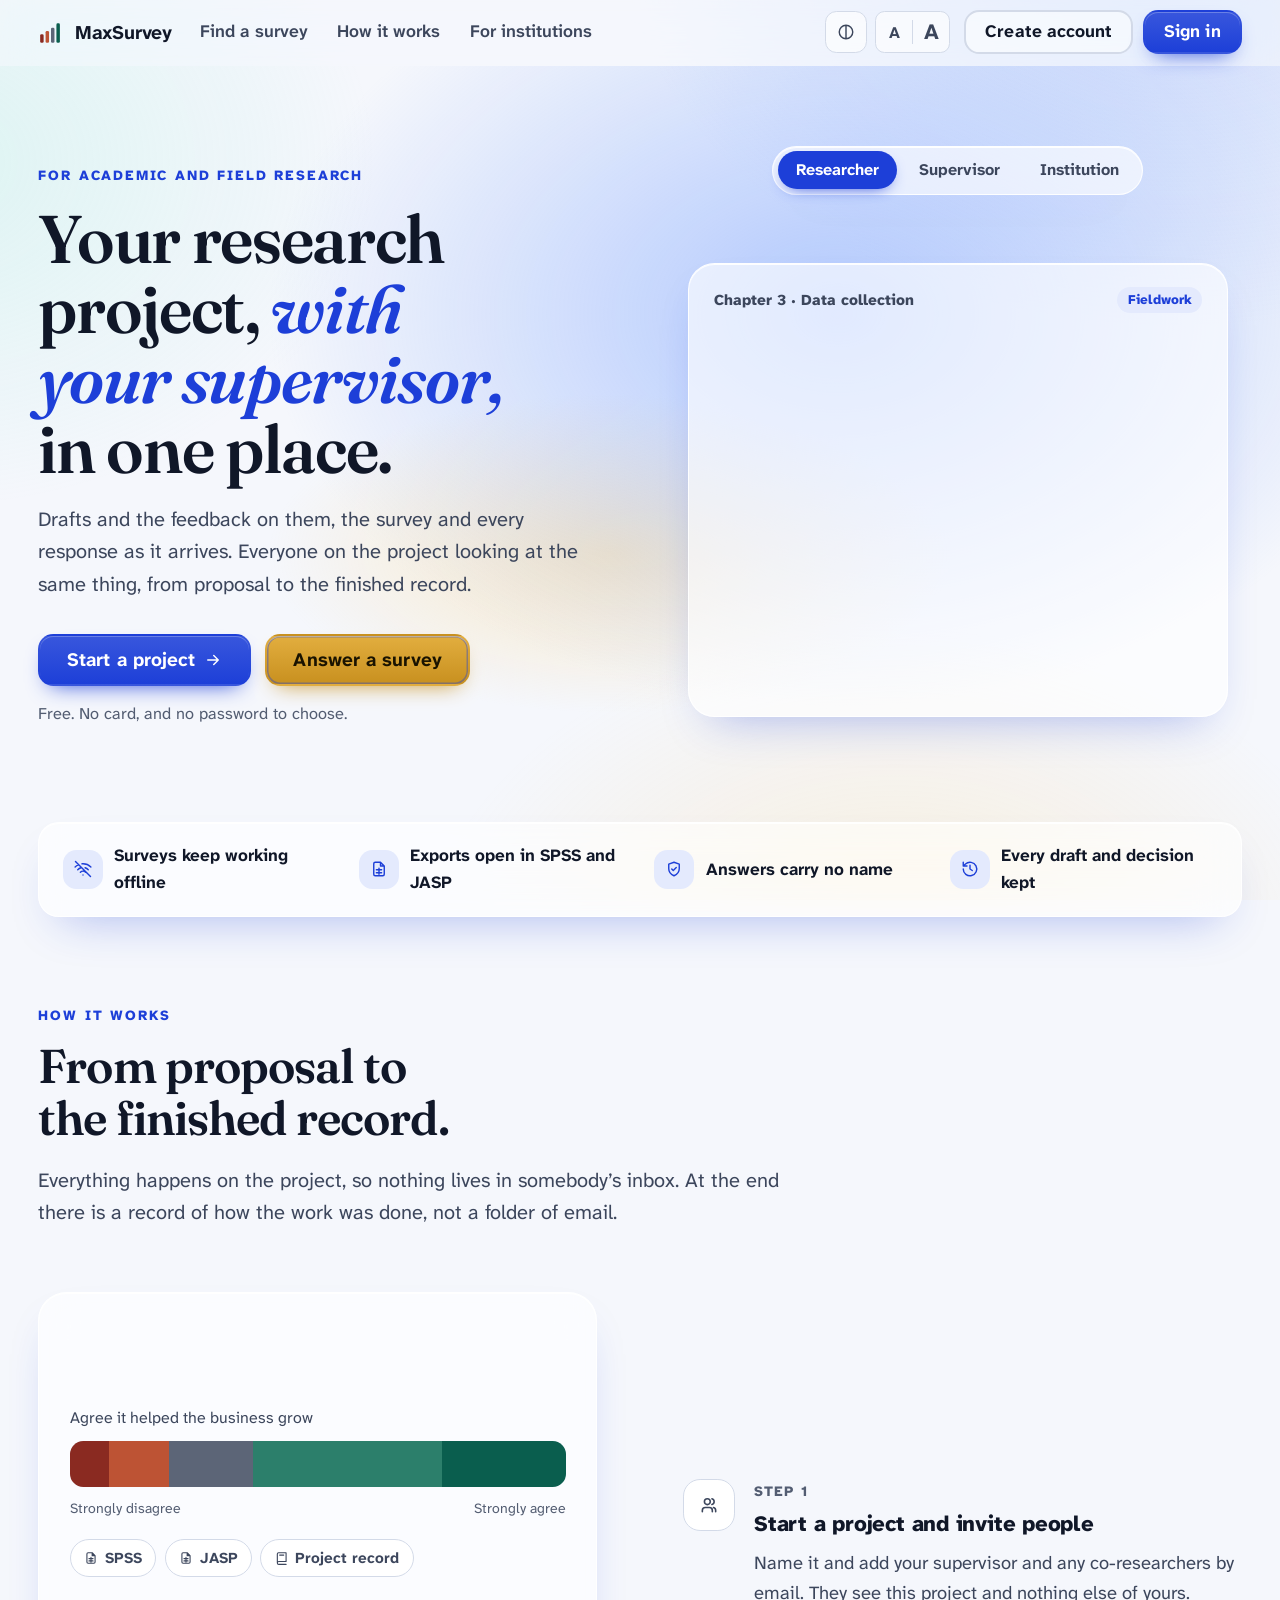
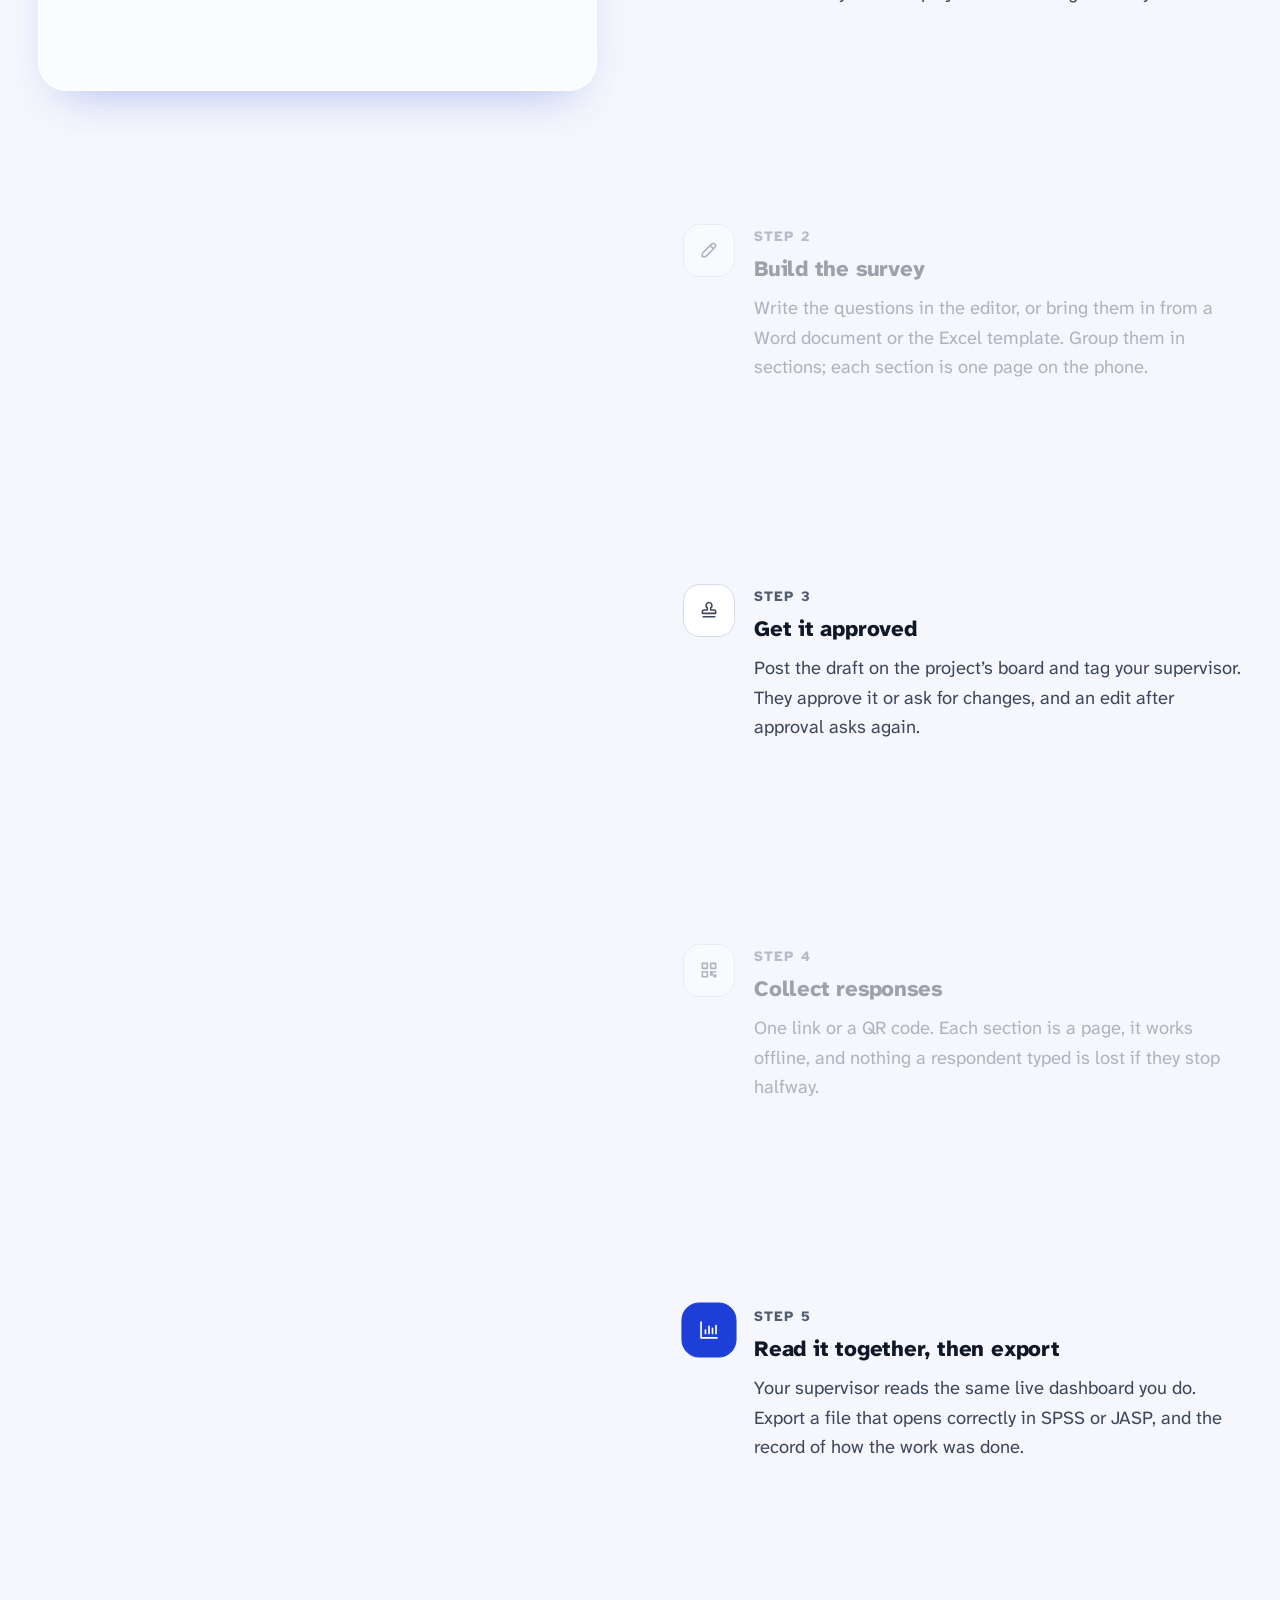
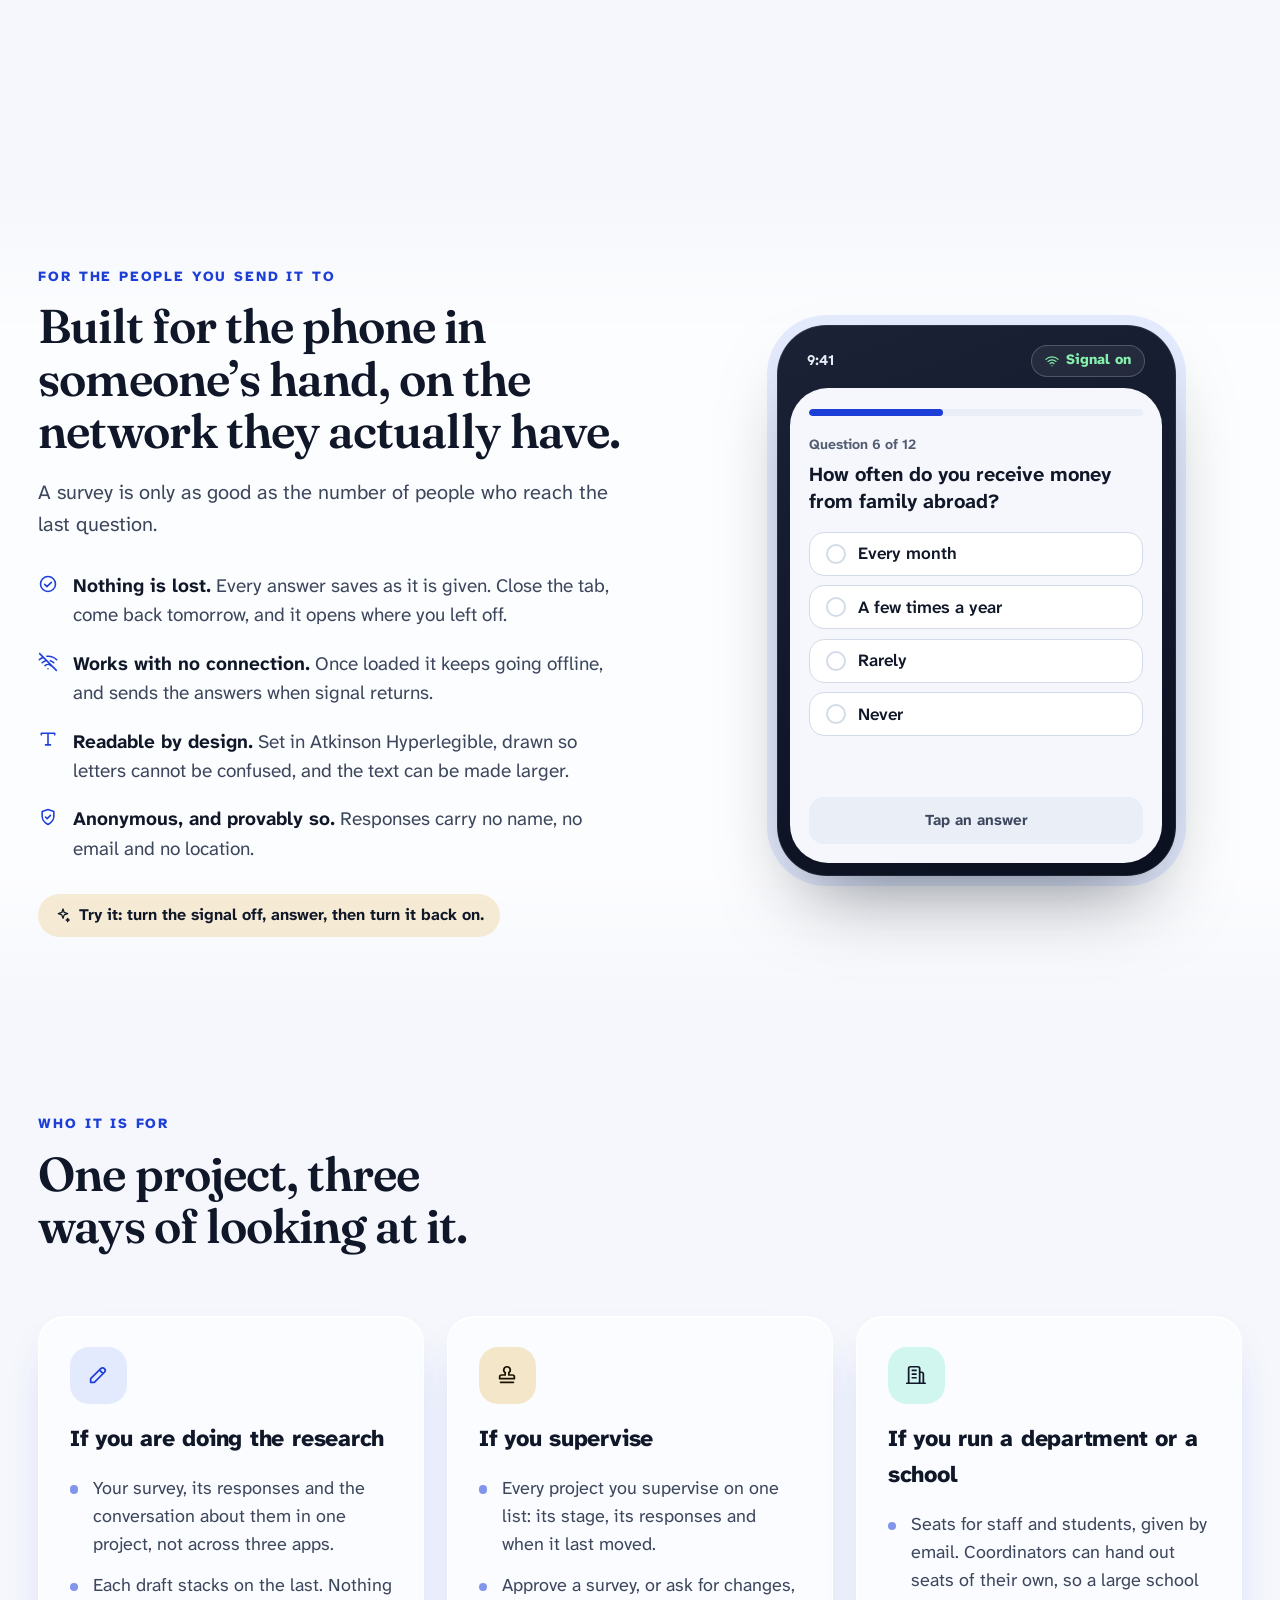
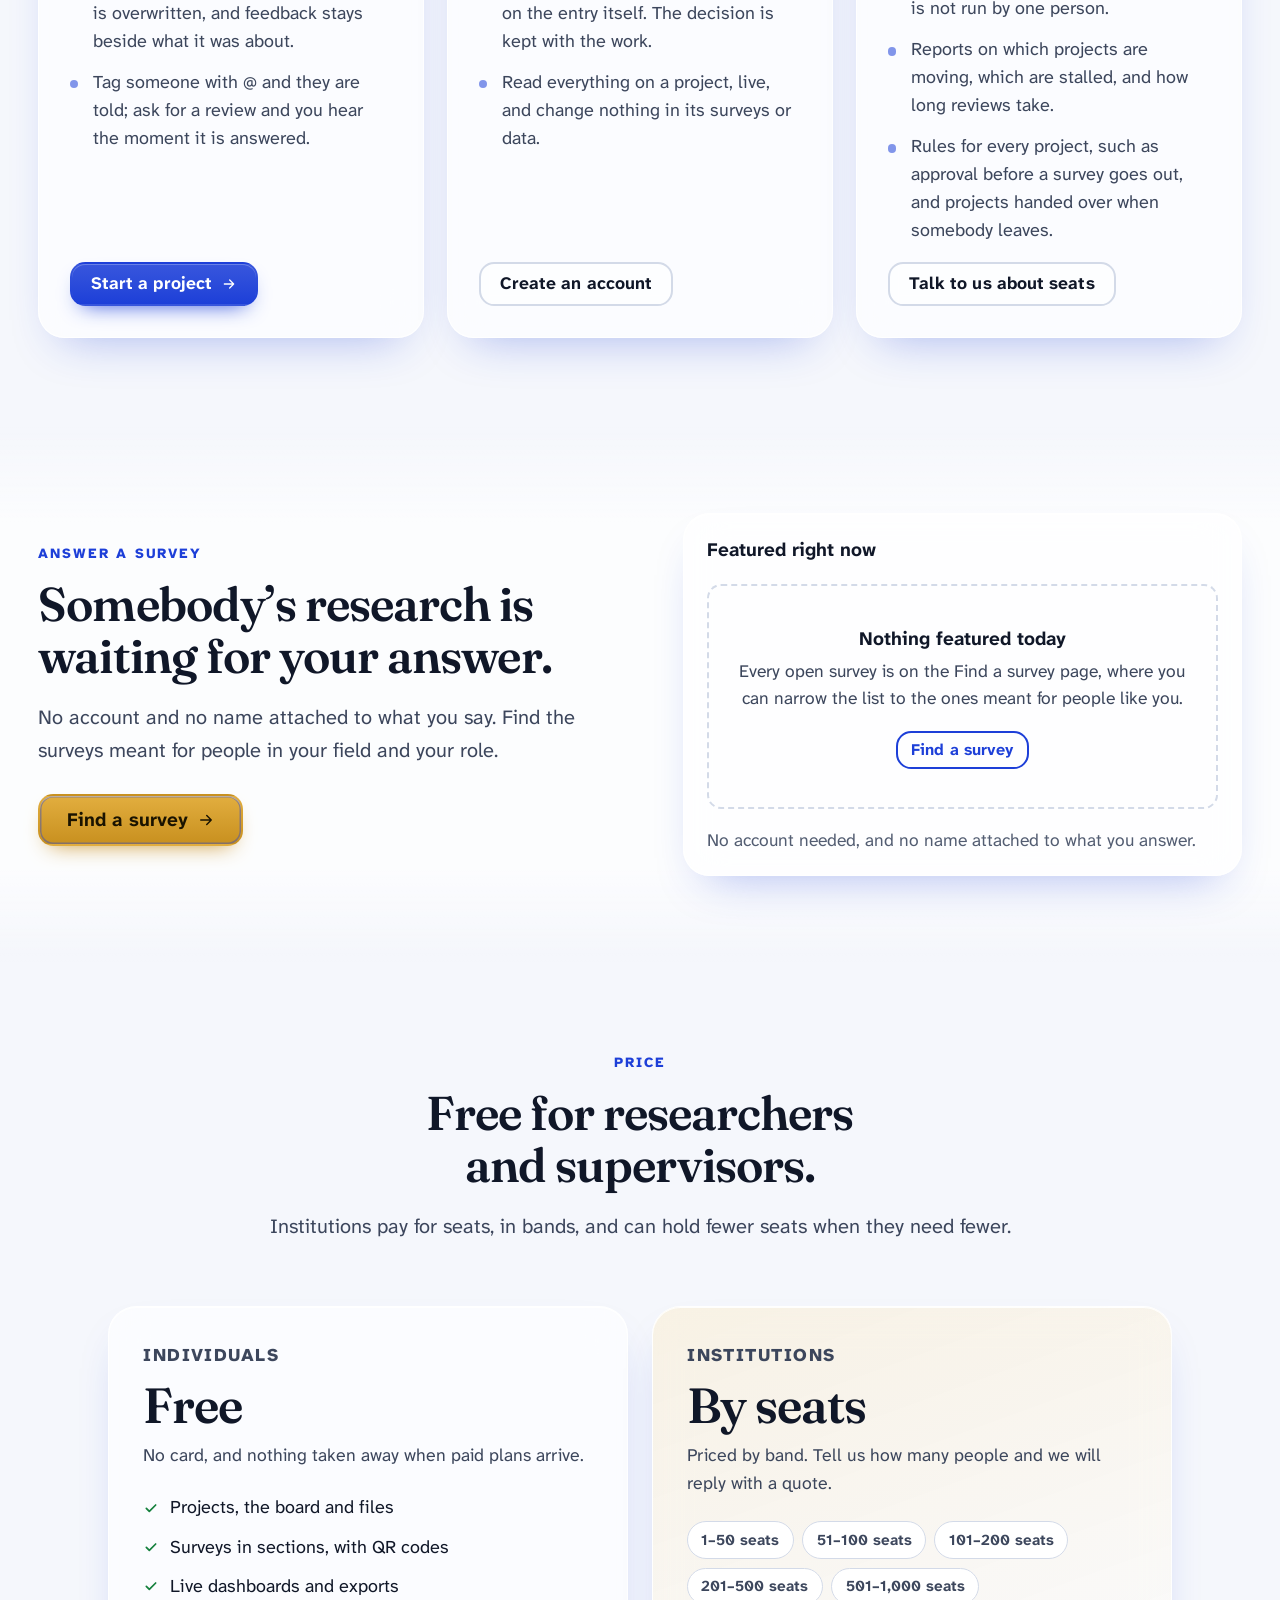
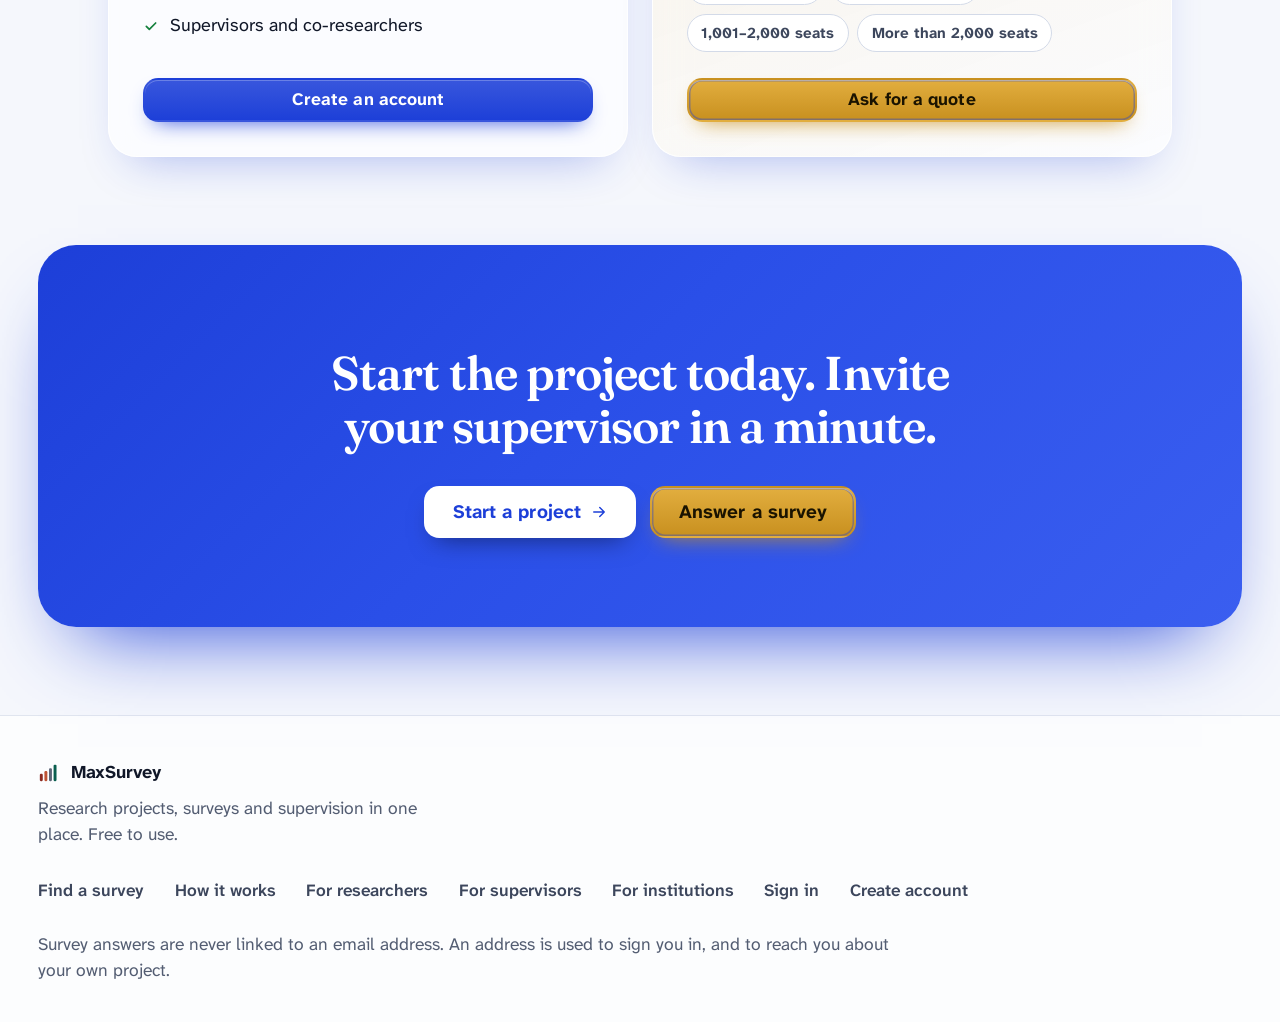
==== commit cdc0562e: "WS11: respondent survey restyle" ====
--- a/survey/index.html
+++ b/survey/index.html
@@ -13,10 +13,10 @@
     <link rel="icon" type="image/svg+xml" href="/survey/favicon.svg" />
     <link rel="apple-touch-icon" href="/survey/icon-192.png" />
     <meta name="theme-color" content="#1d3fd8" />
-    <script type="module" crossorigin src="/survey/assets/styles-CtD9dvn0.js"></script>
+    <script type="module" crossorigin src="/survey/assets/styles-jB0Le4lo.js"></script>
     <script type="module" crossorigin src="/survey/assets/preload-helper-Bmgw--z3.js"></script>
-    <script type="module" crossorigin src="/survey/assets/main-CWiG_jN1.js"></script>
-    <link rel="stylesheet" crossorigin href="/survey/assets/styles-Dt_eWwXi.css">
+    <script type="module" crossorigin src="/survey/assets/main-DZGEKTLN.js"></script>
+    <link rel="stylesheet" crossorigin href="/survey/assets/styles-BvHCeNfs.css">
   <link rel="manifest" href="/survey/manifest.webmanifest"><script id="vite-plugin-pwa:register-sw" src="/survey/registerSW.js"></script></head>
   <body>
     <div id="root"></div>
--- a/survey/assets/styles-BvHCeNfs.css
+++ b/survey/assets/styles-BvHCeNfs.css
@@ -0,0 +1 @@
+@layer properties{@supports (((-webkit-hyphens:none)) and (not (margin-trim:inline))) or ((-moz-orient:inline) and (not (color:rgb(from red r g b)))){*,:before,:after,::backdrop{--tw-rotate-x:initial;--tw-rotate-y:initial;--tw-rotate-z:initial;--tw-skew-x:initial;--tw-skew-y:initial;--tw-space-y-reverse:0;--tw-border-style:solid;--tw-leading:initial;--tw-font-weight:initial;--tw-ordinal:initial;--tw-slashed-zero:initial;--tw-numeric-figure:initial;--tw-numeric-spacing:initial;--tw-numeric-fraction:initial;--tw-shadow:0 0 #0000;--tw-shadow-color:initial;--tw-shadow-alpha:100%;--tw-inset-shadow:0 0 #0000;--tw-inset-shadow-color:initial;--tw-inset-shadow-alpha:100%;--tw-ring-color:initial;--tw-ring-shadow:0 0 #0000;--tw-inset-ring-color:initial;--tw-inset-ring-shadow:0 0 #0000;--tw-ring-inset:initial;--tw-ring-offset-width:0px;--tw-ring-offset-color:#fff;--tw-ring-offset-shadow:0 0 #0000;--tw-outline-style:solid;--tw-blur:initial;--tw-brightness:initial;--tw-contrast:initial;--tw-grayscale:initial;--tw-hue-rotate:initial;--tw-invert:initial;--tw-opacity:initial;--tw-saturate:initial;--tw-sepia:initial;--tw-drop-shadow:initial;--tw-drop-shadow-color:initial;--tw-drop-shadow-alpha:100%;--tw-drop-shadow-size:initial;--tw-backdrop-blur:initial;--tw-backdrop-brightness:initial;--tw-backdrop-contrast:initial;--tw-backdrop-grayscale:initial;--tw-backdrop-hue-rotate:initial;--tw-backdrop-invert:initial;--tw-backdrop-opacity:initial;--tw-backdrop-saturate:initial;--tw-backdrop-sepia:initial;--tw-duration:initial;--tw-ease:initial}}}@layer theme{:root,:host{--font-sans:"Atkinson Hyperlegible Next", "Atkinson Hyperlegible", system-ui, -apple-system, "Segoe UI", Roboto, sans-serif;--font-mono:ui-monospace, SFMono-Regular, Menlo, Monaco, Consolas, "Liberation Mono", "Courier New", monospace;--spacing:.25rem;--font-weight-normal:400;--font-weight-semibold:600;--font-weight-bold:700;--leading-tight:1.25;--leading-snug:1.375;--radius-sm:.25rem;--radius-md:.375rem;--radius-lg:.5rem;--radius-xl:.75rem;--radius-2xl:1rem;--ease-out:cubic-bezier(0, 0, .2, 1);--default-transition-duration:.15s;--default-transition-timing-function:cubic-bezier(.4, 0, .2, 1);--default-font-family:var(--font-sans);--default-mono-font-family:var(--font-mono);--font-display:"Fraunces", "Iowan Old Style", Georgia, serif}}@layer base{*,:after,:before,::backdrop{box-sizing:border-box;border:0 solid;margin:0;padding:0}::file-selector-button{box-sizing:border-box;border:0 solid;margin:0;padding:0}html,:host{-webkit-text-size-adjust:100%;tab-size:4;line-height:1.5;font-family:var(--default-font-family,-apple-system, BlinkMacSystemFont, "Segoe UI", Roboto, "Helvetica Neue", "Noto Sans", Arial, sans-serif, "Apple Color Emoji", "Segoe UI Emoji", "Segoe UI Symbol", "Noto Color Emoji");font-feature-settings:var(--default-font-feature-settings,normal);font-variation-settings:var(--default-font-variation-settings,normal);-webkit-tap-highlight-color:transparent}hr{height:0;color:inherit;border-top-width:1px}abbr:where([title]){-webkit-text-decoration:underline dotted;text-decoration:underline dotted}h1,h2,h3,h4,h5,h6{font-size:inherit;font-weight:inherit}a{color:inherit;-webkit-text-decoration:inherit;text-decoration:inherit}b,strong{font-weight:bolder}code,kbd,samp,pre{font-family:var(--default-mono-font-family,ui-monospace, SFMono-Regular, Menlo, Monaco, Consolas, "Liberation Mono", "Courier New", monospace);font-feature-settings:var(--default-mono-font-feature-settings,normal);font-variation-settings:var(--default-mono-font-variation-settings,normal);font-size:1em}small{font-size:80%}sub,sup{vertical-align:baseline;font-size:75%;line-height:0;position:relative}sub{bottom:-.25em}sup{top:-.5em}table{text-indent:0;border-color:inherit;border-collapse:collapse}:-moz-focusring:where(:not(iframe)){outline:auto}progress{vertical-align:baseline}summary{display:list-item}ol,ul,menu{list-style:none}img,svg,video,canvas,audio,iframe,embed,object{vertical-align:middle;display:block}img,video{max-width:100%;height:auto}button,input,select,optgroup,textarea{font:inherit;font-feature-settings:inherit;font-variation-settings:inherit;letter-spacing:inherit;color:inherit;opacity:1;background-color:#0000;border-radius:0}::file-selector-button{font:inherit;font-feature-settings:inherit;font-variation-settings:inherit;letter-spacing:inherit;color:inherit;opacity:1;background-color:#0000;border-radius:0}:where(select:is([multiple],[size])) optgroup{font-weight:bolder}:where(select:is([multiple],[size])) optgroup option{padding-inline-start:20px}::file-selector-button{margin-inline-end:4px}::placeholder{opacity:1}@supports (not ((-webkit-appearance:-apple-pay-button))) or (contain-intrinsic-size:1px){::placeholder{color:currentColor}@supports (color:color-mix(in lab,red,red)){::placeholder{color:color-mix(in oklab,currentcolor 50%,transparent)}}}textarea{resize:vertical}::-webkit-search-decoration{-webkit-appearance:none}::-webkit-date-and-time-value{min-height:1lh;text-align:inherit}::-webkit-datetime-edit{display:inline-flex}::-webkit-datetime-edit-fields-wrapper{padding:0}::-webkit-datetime-edit{padding-block:0}::-webkit-datetime-edit-year-field{padding-block:0}::-webkit-datetime-edit-month-field{padding-block:0}::-webkit-datetime-edit-day-field{padding-block:0}::-webkit-datetime-edit-hour-field{padding-block:0}::-webkit-datetime-edit-minute-field{padding-block:0}::-webkit-datetime-edit-second-field{padding-block:0}::-webkit-datetime-edit-millisecond-field{padding-block:0}::-webkit-datetime-edit-meridiem-field{padding-block:0}::-webkit-calendar-picker-indicator{line-height:1}:-moz-ui-invalid{box-shadow:none}button,input:where([type=button],[type=reset],[type=submit]){appearance:button}::file-selector-button{appearance:button}::-webkit-inner-spin-button{height:auto}::-webkit-outer-spin-button{height:auto}[hidden]:where(:not([hidden=until-found])){display:none!important}}@layer components;@layer utilities{.pointer-events-auto{pointer-events:auto}.pointer-events-none{pointer-events:none}.collapse{visibility:collapse}.invisible{visibility:hidden}.visible{visibility:visible}.sr-only{clip-path:inset(50%);white-space:nowrap;border-width:0;width:1px;height:1px;margin:-1px;padding:0;position:absolute;overflow:hidden}.absolute{position:absolute}.fixed{position:fixed}.relative{position:relative}.static{position:static}.sticky{position:sticky}.inset-0{inset:0}.inset-x-0{inset-inline:0}.top-0{top:0}.bottom-0{bottom:0}.z-30{z-index:30}.z-40{z-index:40}.z-50{z-index:50}.mx-auto{margin-inline:auto}.my-3{margin-block:calc(var(--spacing) * 3)}.my-auto{margin-block:auto}.-mt-1{margin-top:calc(var(--spacing) * -1)}.mt-0\.5{margin-top:calc(var(--spacing) * .5)}.mt-1{margin-top:var(--spacing)}.mt-1\.5{margin-top:calc(var(--spacing) * 1.5)}.mt-2{margin-top:calc(var(--spacing) * 2)}.mt-2\.5{margin-top:calc(var(--spacing) * 2.5)}.mt-3{margin-top:calc(var(--spacing) * 3)}.mt-3\.5{margin-top:calc(var(--spacing) * 3.5)}.mt-4{margin-top:calc(var(--spacing) * 4)}.mt-5{margin-top:calc(var(--spacing) * 5)}.mt-6{margin-top:calc(var(--spacing) * 6)}.mt-7{margin-top:calc(var(--spacing) * 7)}.mt-8{margin-top:calc(var(--spacing) * 8)}.mt-9{margin-top:calc(var(--spacing) * 9)}.mt-10{margin-top:calc(var(--spacing) * 10)}.mb-2{margin-bottom:calc(var(--spacing) * 2)}.mb-2\.5{margin-bottom:calc(var(--spacing) * 2.5)}.mb-3{margin-bottom:calc(var(--spacing) * 3)}.mb-4{margin-bottom:calc(var(--spacing) * 4)}.mb-5{margin-bottom:calc(var(--spacing) * 5)}.mb-6{margin-bottom:calc(var(--spacing) * 6)}.ml-auto{margin-left:auto}.block{display:block}.flex{display:flex}.grid{display:grid}.hidden{display:none}.inline{display:inline}.inline-block{display:inline-block}.inline-flex{display:inline-flex}.table{display:table}.h-1\.5{height:calc(var(--spacing) * 1.5)}.h-\[5px\]{height:5px}.h-\[11px\]{height:11px}.h-\[14px\]{height:14px}.h-\[15px\]{height:15px}.h-\[18px\]{height:18px}.h-\[20px\]{height:20px}.h-\[22px\]{height:22px}.h-\[24px\]{height:24px}.h-\[26px\]{height:26px}.h-\[36px\]{height:36px}.h-\[40px\]{height:40px}.h-\[46px\]{height:46px}.h-\[48px\]{height:48px}.h-full{height:100%}.min-h-\[42px\]{min-height:42px}.min-h-\[44px\]{min-height:44px}.min-h-\[48px\]{min-height:48px}.min-h-\[52px\]{min-height:52px}.min-h-\[54px\]{min-height:54px}.min-h-\[58px\]{min-height:58px}.min-h-\[60px\]{min-height:60px}.min-h-\[100dvh\]{min-height:100dvh}.min-h-\[140px\]{min-height:140px}.min-h-dvh{min-height:100dvh}.w-\[1\.4em\]{width:1.4em}.w-\[11px\]{width:11px}.w-\[14px\]{width:14px}.w-\[15px\]{width:15px}.w-\[18px\]{width:18px}.w-\[20px\]{width:20px}.w-\[22px\]{width:22px}.w-\[36px\]{width:36px}.w-\[42px\]{width:42px}.w-\[44px\]{width:44px}.w-\[58px\]{width:58px}.w-\[62px\]{width:62px}.w-\[72px\]{width:72px}.w-full{width:100%}.w-px{width:1px}.max-w-\[22ch\]{max-width:22ch}.max-w-\[46ch\]{max-width:46ch}.max-w-\[48ch\]{max-width:48ch}.max-w-\[52ch\]{max-width:52ch}.max-w-\[62ch\]{max-width:62ch}.max-w-\[520px\]{max-width:520px}.max-w-\[560px\]{max-width:560px}.max-w-\[680px\]{max-width:680px}.max-w-\[720px\]{max-width:720px}.max-w-\[760px\]{max-width:760px}.max-w-\[820px\]{max-width:820px}.min-w-0{min-width:0}.min-w-\[160px\]{min-width:160px}.min-w-\[180px\]{min-width:180px}.min-w-\[220px\]{min-width:220px}.flex-1{flex:1}.shrink{flex-shrink:1}.shrink-0{flex-shrink:0}.grow{flex-grow:1}.transform{transform:var(--tw-rotate-x,) var(--tw-rotate-y,) var(--tw-rotate-z,) var(--tw-skew-x,) var(--tw-skew-y,)}.cursor-pointer{cursor:pointer}.resize{resize:both}.grid-cols-2{grid-template-columns:repeat(2,minmax(0,1fr))}.flex-col{flex-direction:column}.flex-wrap{flex-wrap:wrap}.items-baseline{align-items:baseline}.items-center{align-items:center}.items-end{align-items:flex-end}.items-start{align-items:flex-start}.justify-between{justify-content:space-between}.justify-center{justify-content:center}.justify-end{justify-content:flex-end}.gap-0\.5{gap:calc(var(--spacing) * .5)}.gap-1{gap:var(--spacing)}.gap-1\.5{gap:calc(var(--spacing) * 1.5)}.gap-2{gap:calc(var(--spacing) * 2)}.gap-2\.5{gap:calc(var(--spacing) * 2.5)}.gap-3{gap:calc(var(--spacing) * 3)}.gap-3\.5{gap:calc(var(--spacing) * 3.5)}.gap-4{gap:calc(var(--spacing) * 4)}.gap-5{gap:calc(var(--spacing) * 5)}.gap-6{gap:calc(var(--spacing) * 6)}.gap-7{gap:calc(var(--spacing) * 7)}.gap-8{gap:calc(var(--spacing) * 8)}.gap-12{gap:calc(var(--spacing) * 12)}.gap-px{gap:1px}:where(.space-y-3\.5>:not(:last-child)){--tw-space-y-reverse:0;margin-block-start:calc(calc(var(--spacing) * 3.5) * var(--tw-space-y-reverse));margin-block-end:calc(calc(var(--spacing) * 3.5) * calc(1 - var(--tw-space-y-reverse)))}:where(.space-y-4>:not(:last-child)){--tw-space-y-reverse:0;margin-block-start:calc(calc(var(--spacing) * 4) * var(--tw-space-y-reverse));margin-block-end:calc(calc(var(--spacing) * 4) * calc(1 - var(--tw-space-y-reverse)))}.gap-x-2{column-gap:calc(var(--spacing) * 2)}.gap-x-3{column-gap:calc(var(--spacing) * 3)}.gap-x-3\.5{column-gap:calc(var(--spacing) * 3.5)}.gap-x-4{column-gap:calc(var(--spacing) * 4)}.gap-x-5{column-gap:calc(var(--spacing) * 5)}.gap-y-0\.5{row-gap:calc(var(--spacing) * .5)}.gap-y-1{row-gap:var(--spacing)}.gap-y-1\.5{row-gap:calc(var(--spacing) * 1.5)}.gap-y-2{row-gap:calc(var(--spacing) * 2)}.gap-y-3{row-gap:calc(var(--spacing) * 3)}.truncate{text-overflow:ellipsis;white-space:nowrap;overflow:hidden}.overflow-hidden{overflow:hidden}.overflow-x-auto{overflow-x:auto}.overflow-y-auto{overflow-y:auto}.rounded{border-radius:.25rem}.rounded-2xl{border-radius:var(--radius-2xl)}.rounded-\[6px\]{border-radius:6px}.rounded-full{border-radius:3.40282e38px}.rounded-lg{border-radius:var(--radius-lg)}.rounded-md{border-radius:var(--radius-md)}.rounded-sm{border-radius:var(--radius-sm)}.rounded-xl{border-radius:var(--radius-xl)}.rounded-t-2xl{border-top-left-radius:var(--radius-2xl);border-top-right-radius:var(--radius-2xl)}.border{border-style:var(--tw-border-style);border-width:1px}.border-2{border-style:var(--tw-border-style);border-width:2px}.border-\[1\.5px\]{border-style:var(--tw-border-style);border-width:1.5px}.border-t{border-top-style:var(--tw-border-style);border-top-width:1px}.border-t-2{border-top-style:var(--tw-border-style);border-top-width:2px}.border-b{border-bottom-style:var(--tw-border-style);border-bottom-width:1px}.border-dashed{--tw-border-style:dashed;border-style:dashed}.p-4{padding:calc(var(--spacing) * 4)}.p-5{padding:calc(var(--spacing) * 5)}.p-6{padding:calc(var(--spacing) * 6)}.px-2{padding-inline:calc(var(--spacing) * 2)}.px-2\.5{padding-inline:calc(var(--spacing) * 2.5)}.px-3{padding-inline:calc(var(--spacing) * 3)}.px-3\.5{padding-inline:calc(var(--spacing) * 3.5)}.px-4{padding-inline:calc(var(--spacing) * 4)}.px-5{padding-inline:calc(var(--spacing) * 5)}.px-6{padding-inline:calc(var(--spacing) * 6)}.px-\[3px\]{padding-inline:3px}.py-0\.5{padding-block:calc(var(--spacing) * .5)}.py-1{padding-block:var(--spacing)}.py-1\.5{padding-block:calc(var(--spacing) * 1.5)}.py-2{padding-block:calc(var(--spacing) * 2)}.py-2\.5{padding-block:calc(var(--spacing) * 2.5)}.py-3{padding-block:calc(var(--spacing) * 3)}.py-3\.5{padding-block:calc(var(--spacing) * 3.5)}.py-4{padding-block:calc(var(--spacing) * 4)}.py-5{padding-block:calc(var(--spacing) * 5)}.py-6{padding-block:calc(var(--spacing) * 6)}.py-7{padding-block:calc(var(--spacing) * 7)}.py-8{padding-block:calc(var(--spacing) * 8)}.py-10{padding-block:calc(var(--spacing) * 10)}.py-12{padding-block:calc(var(--spacing) * 12)}.py-16{padding-block:calc(var(--spacing) * 16)}.pt-4{padding-top:calc(var(--spacing) * 4)}.pt-6{padding-top:calc(var(--spacing) * 6)}.pt-8{padding-top:calc(var(--spacing) * 8)}.pt-10{padding-top:calc(var(--spacing) * 10)}.pb-1{padding-bottom:var(--spacing)}.pb-5{padding-bottom:calc(var(--spacing) * 5)}.pb-7{padding-bottom:calc(var(--spacing) * 7)}.pb-10{padding-bottom:calc(var(--spacing) * 10)}.text-center{text-align:center}.text-left{text-align:left}.text-right{text-align:right}.font-display{font-family:var(--font-display)}.text-\[0\.72rem\]{font-size:.72rem}.text-\[0\.82rem\]{font-size:.82rem}.text-\[0\.85rem\]{font-size:.85rem}.text-\[1\.02rem\]{font-size:1.02rem}.text-\[1\.5rem\]{font-size:1.5rem}.text-\[1\.15rem\]{font-size:1.15rem}.text-\[2\.4rem\]{font-size:2.4rem}.text-\[2rem\]{font-size:2rem}.text-\[12\.5px\]{font-size:12.5px}.text-\[12px\]{font-size:12px}.text-\[15px\]{font-size:15px}.text-\[clamp\(1\.9rem\,1\.3rem\+2\.4vw\,2\.8rem\)\]{font-size:clamp(1.9rem,1.3rem + 2.4vw,2.8rem)}.leading-\[1\.08\]{--tw-leading:1.08;line-height:1.08}.leading-none{--tw-leading:1;line-height:1}.leading-snug{--tw-leading:var(--leading-snug);line-height:var(--leading-snug)}.leading-tight{--tw-leading:var(--leading-tight);line-height:var(--leading-tight)}.font-bold{--tw-font-weight:var(--font-weight-bold);font-weight:var(--font-weight-bold)}.font-normal{--tw-font-weight:var(--font-weight-normal);font-weight:var(--font-weight-normal)}.font-semibold{--tw-font-weight:var(--font-weight-semibold);font-weight:var(--font-weight-semibold)}.whitespace-normal{white-space:normal}.whitespace-nowrap{white-space:nowrap}.whitespace-pre-wrap{white-space:pre-wrap}.capitalize{text-transform:capitalize}.italic{font-style:italic}.ordinal{--tw-ordinal:ordinal;font-variant-numeric:var(--tw-ordinal,) var(--tw-slashed-zero,) var(--tw-numeric-figure,) var(--tw-numeric-spacing,) var(--tw-numeric-fraction,)}.tabular-nums{--tw-numeric-spacing:tabular-nums;font-variant-numeric:var(--tw-ordinal,) var(--tw-slashed-zero,) var(--tw-numeric-figure,) var(--tw-numeric-spacing,) var(--tw-numeric-fraction,)}.underline{text-decoration-line:underline}.underline-offset-4{text-underline-offset:4px}.accent-\[var\(--accent\)\]{accent-color:var(--accent)}.opacity-75{opacity:.75}.opacity-80{opacity:.8}.ring{--tw-ring-shadow:var(--tw-ring-inset,) 0 0 0 calc(1px + var(--tw-ring-offset-width)) var(--tw-ring-color,currentcolor);box-shadow:var(--tw-inset-shadow),var(--tw-inset-ring-shadow),var(--tw-ring-offset-shadow),var(--tw-ring-shadow),var(--tw-shadow)}.outline{outline-style:var(--tw-outline-style);outline-width:1px}.blur{--tw-blur:blur(8px);filter:var(--tw-blur,) var(--tw-brightness,) var(--tw-contrast,) var(--tw-grayscale,) var(--tw-hue-rotate,) var(--tw-invert,) var(--tw-saturate,) var(--tw-sepia,) var(--tw-drop-shadow,)}.filter{filter:var(--tw-blur,) var(--tw-brightness,) var(--tw-contrast,) var(--tw-grayscale,) var(--tw-hue-rotate,) var(--tw-invert,) var(--tw-saturate,) var(--tw-sepia,) var(--tw-drop-shadow,)}.backdrop-blur{--tw-backdrop-blur:blur(8px);-webkit-backdrop-filter:var(--tw-backdrop-blur,) var(--tw-backdrop-brightness,) var(--tw-backdrop-contrast,) var(--tw-backdrop-grayscale,) var(--tw-backdrop-hue-rotate,) var(--tw-backdrop-invert,) var(--tw-backdrop-opacity,) var(--tw-backdrop-saturate,) var(--tw-backdrop-sepia,);backdrop-filter:var(--tw-backdrop-blur,) var(--tw-backdrop-brightness,) var(--tw-backdrop-contrast,) var(--tw-backdrop-grayscale,) var(--tw-backdrop-hue-rotate,) var(--tw-backdrop-invert,) var(--tw-backdrop-opacity,) var(--tw-backdrop-saturate,) var(--tw-backdrop-sepia,)}.transition{transition-property:color,background-color,border-color,outline-color,text-decoration-color,fill,stroke,--tw-gradient-from,--tw-gradient-via,--tw-gradient-to,opacity,box-shadow,transform,translate,scale,rotate,filter,-webkit-backdrop-filter,backdrop-filter,display,content-visibility,overlay,pointer-events;transition-timing-function:var(--tw-ease,var(--default-transition-timing-function));transition-duration:var(--tw-duration,var(--default-transition-duration))}.transition-\[width\]{transition-property:width;transition-timing-function:var(--tw-ease,var(--default-transition-timing-function));transition-duration:var(--tw-duration,var(--default-transition-duration))}.transition-all{transition-property:all;transition-timing-function:var(--tw-ease,var(--default-transition-timing-function));transition-duration:var(--tw-duration,var(--default-transition-duration))}.transition-colors{transition-property:color,background-color,border-color,outline-color,text-decoration-color,fill,stroke,--tw-gradient-from,--tw-gradient-via,--tw-gradient-to;transition-timing-function:var(--tw-ease,var(--default-transition-timing-function));transition-duration:var(--tw-duration,var(--default-transition-duration))}.transition-opacity{transition-property:opacity;transition-timing-function:var(--tw-ease,var(--default-transition-timing-function));transition-duration:var(--tw-duration,var(--default-transition-duration))}.transition-transform{transition-property:transform,translate,scale,rotate;transition-timing-function:var(--tw-ease,var(--default-transition-timing-function));transition-duration:var(--tw-duration,var(--default-transition-duration))}.duration-200{--tw-duration:.2s;transition-duration:.2s}.duration-300{--tw-duration:.3s;transition-duration:.3s}.duration-500{--tw-duration:.5s;transition-duration:.5s}.duration-700{--tw-duration:.7s;transition-duration:.7s}.ease-out{--tw-ease:var(--ease-out);transition-timing-function:var(--ease-out)}.outline-none{--tw-outline-style:none;outline-style:none}@media(hover:hover){.hover\:border-\[var\(--accent\)\]:hover{border-color:var(--accent)}.hover\:border-\[var\(--ink-faint\)\]:hover{border-color:var(--ink-faint)}.hover\:bg-\[var\(--accent-wash\)\]:hover{background-color:var(--accent-wash)}.hover\:text-\[var\(--ink\)\]:hover{color:var(--ink)}.hover\:brightness-\[0\.97\]:hover{--tw-brightness:brightness(.97);filter:var(--tw-blur,) var(--tw-brightness,) var(--tw-contrast,) var(--tw-grayscale,) var(--tw-hue-rotate,) var(--tw-invert,) var(--tw-saturate,) var(--tw-sepia,) var(--tw-drop-shadow,)}}.disabled\:cursor-not-allowed:disabled{cursor:not-allowed}.disabled\:opacity-30:disabled{opacity:.3}.disabled\:opacity-35:disabled{opacity:.35}.disabled\:opacity-40:disabled{opacity:.4}.disabled\:opacity-45:disabled{opacity:.45}.disabled\:opacity-50:disabled{opacity:.5}@media(min-width:40rem){.sm\:block{display:block}.sm\:w-auto{width:auto}.sm\:grid-cols-2{grid-template-columns:repeat(2,minmax(0,1fr))}.sm\:grid-cols-3{grid-template-columns:repeat(3,minmax(0,1fr))}.sm\:grid-cols-4{grid-template-columns:repeat(4,minmax(0,1fr))}.sm\:flex-row{flex-direction:row}.sm\:items-baseline{align-items:baseline}.sm\:items-center{align-items:center}.sm\:gap-3{gap:calc(var(--spacing) * 3)}.sm\:gap-4{gap:calc(var(--spacing) * 4)}.sm\:rounded-2xl{border-radius:var(--radius-2xl)}.sm\:p-5{padding:calc(var(--spacing) * 5)}.sm\:p-7{padding:calc(var(--spacing) * 7)}.sm\:px-5{padding-inline:calc(var(--spacing) * 5)}.sm\:px-7{padding-inline:calc(var(--spacing) * 7)}.sm\:py-10{padding-block:calc(var(--spacing) * 10)}.sm\:py-14{padding-block:calc(var(--spacing) * 14)}.sm\:py-20{padding-block:calc(var(--spacing) * 20)}.sm\:text-right{text-align:right}}@media(min-width:64rem){.lg\:grid-cols-2{grid-template-columns:repeat(2,minmax(0,1fr))}}}:root{--paper:#f5f7fc;--surface:#fff;--surface-2:#eaeef7;--surface-3:#dbe1ee;--ink:#101728;--ink-soft:#3c465c;--ink-faint:#535d72;--rule:#d3dae8;--rule-soft:#e6eaf3;--accent:#1d3fd8;--accent-hover:#1833b4;--accent-wash:#e4eafd;--accent-ring:#1d3fd84d;--on-accent:#fff;--amber:#8a5a00;--s1:#8a2a21;--s2:#bd5334;--s3:#5c6577;--s4:#2c7f6b;--s5:#0a5e4e;--on-scale:#fff;--shadow:0 1px 2px #1017280f, 0 8px 24px -12px #10172833;--shadow-lift:0 2px 6px #1017281a, 0 20px 44px -16px #10172852;--gold:#e2ae3f;--gold-2:#c8901f;--on-gold:#1a1300;--glass:#ffffff9e;--glass-strong:#ffffffd1;--glass-edge:#ffffffe6;--glass-shadow:0 1px 0 #ffffffe6 inset, 0 22px 48px -24px #1d3fd861;--field-1:#7aa2ff;--field-2:#ffd27a;--field-3:#9eeedd;--ok:#15803d;--ok-wash:#dcfce7}@media(prefers-color-scheme:dark){:root:not([data-theme=light]){--paper:#0b1020;--surface:#141b2e;--surface-2:#1c2540;--surface-3:#27314f;--ink:#e8ecf7;--ink-soft:#a8b2c8;--ink-faint:#8590a8;--rule:#27314f;--rule-soft:#1b2438;--accent:#9db6ff;--accent-hover:#b9cbff;--accent-wash:#18245a;--accent-ring:#9db6ff59;--on-accent:#0b1020;--amber:#e0b25c;--s1:#e2705a;--s2:#f0a07c;--s3:#9aa4bc;--s4:#5cc9ac;--s5:#8fe3c8;--on-scale:#0b1020;--shadow:0 1px 2px #00000080, 0 10px 28px -14px #000000bf;--shadow-lift:0 2px 8px #0009, 0 24px 50px -18px #000000d9;--gold:#e8b54a;--gold-2:#c9921f;--on-gold:#1a1300;--glass:#141b2e94;--glass-strong:#141b2ecc;--glass-edge:#ffffff1a;--glass-shadow:0 1px 0 #ffffff0f inset, 0 26px 52px -22px #000000bf;--field-1:#2c40b8;--field-2:#7a5410;--field-3:#0f5a52;--ok:#6ee7a8;--ok-wash:#0f3d2b}}:root[data-theme=dark]{--paper:#0b1020;--surface:#141b2e;--surface-2:#1c2540;--surface-3:#27314f;--ink:#e8ecf7;--ink-soft:#a8b2c8;--ink-faint:#8590a8;--rule:#27314f;--rule-soft:#1b2438;--accent:#9db6ff;--accent-hover:#b9cbff;--accent-wash:#18245a;--accent-ring:#9db6ff59;--on-accent:#0b1020;--amber:#e0b25c;--s1:#e2705a;--s2:#f0a07c;--s3:#9aa4bc;--s4:#5cc9ac;--s5:#8fe3c8;--on-scale:#0b1020;--shadow:0 1px 2px #00000080, 0 10px 28px -14px #000000bf;--shadow-lift:0 2px 8px #0009, 0 24px 50px -18px #000000d9;--gold:#e8b54a;--gold-2:#c9921f;--on-gold:#1a1300;--glass:#141b2e94;--glass-strong:#141b2ecc;--glass-edge:#ffffff1a;--glass-shadow:0 1px 0 #ffffff0f inset, 0 26px 52px -22px #000000bf;--field-1:#2c40b8;--field-2:#7a5410;--field-3:#0f5a52;--ok:#6ee7a8;--ok-wash:#0f3d2b}html{background:var(--paper);-webkit-text-size-adjust:100%;font-size:19px}body{background:var(--paper);color:var(--ink);font-family:var(--font-sans);-webkit-font-smoothing:antialiased;text-rendering:optimizelegibility;padding:env(safe-area-inset-top) env(safe-area-inset-right) env(safe-area-inset-bottom) env(safe-area-inset-left);margin:0;font-size:1rem;line-height:1.6}::selection{background:var(--accent-wash);color:var(--ink)}:focus-visible{outline:3px solid var(--accent);outline-offset:3px;border-radius:6px}.t-display{letter-spacing:-.012em;text-wrap:balance;font-size:clamp(1.7rem,1.2rem + 2.6vw,2.35rem);font-weight:700;line-height:1.18}.t-section{text-wrap:balance;font-size:clamp(1.5rem,1.15rem + 1.9vw,1.95rem);font-weight:700;line-height:1.22}.t-question{letter-spacing:-.005em;text-wrap:balance;font-size:clamp(1.4rem,1.1rem + 1.5vw,1.75rem);font-weight:700;line-height:1.3}.t-question-stacked{font-size:1.18rem;font-weight:600;line-height:1.4}.t-lead{font-size:1.06rem;line-height:1.62}.t-body{font-size:1rem;line-height:1.6}.t-option{font-size:1.02rem;font-weight:500;line-height:1.35}.t-help{font-size:.92rem;line-height:1.5}.t-review{font-size:.88rem;line-height:1.42}.t-meta{letter-spacing:.09em;text-transform:uppercase;font-variant-numeric:tabular-nums;font-size:.76rem;font-weight:700}.t-button{font-size:1rem;font-weight:600}.is-selected{box-shadow:0 0 0 3px var(--accent-ring)}@keyframes slide-in-fwd{0%{opacity:0;transform:translate(20px)}to{opacity:1;transform:none}}@keyframes slide-in-back{0%{opacity:0;transform:translate(-20px)}to{opacity:1;transform:none}}.enter-fwd{animation:.4s cubic-bezier(.22,1,.36,1) both slide-in-fwd}.enter-back{animation:.4s cubic-bezier(.22,1,.36,1) both slide-in-back}@media(prefers-reduced-motion:reduce){*,:before,:after{transition-duration:.01ms!important;animation-duration:.01ms!important;animation-iteration-count:1!important}}@keyframes rise{0%{opacity:0;transform:translateY(18px)}to{opacity:1;transform:none}}.rise{animation:.7s cubic-bezier(.16,1,.3,1) both rise}.seq-1{animation-delay:0s}.seq-2{animation-delay:70ms}.seq-3{animation-delay:.14s}.seq-4{animation-delay:.21s}.seq-5{animation-delay:.3s}.reveal{opacity:0;transition:opacity .65s cubic-bezier(.16,1,.3,1),transform .65s cubic-bezier(.16,1,.3,1);transform:translateY(22px)}.reveal.shown{opacity:1;transform:none}.scale-field{filter:blur(64px);opacity:.34;pointer-events:none;grid-template-columns:repeat(5,1fr);height:130%;display:grid;position:absolute;inset:-20% -10% auto}@media(min-width:1024px){.scale-field{-webkit-mask-image:linear-gradient(95deg,#0000 6%,#0006 34%,#000 62%);mask-image:linear-gradient(95deg,#0000 6%,#0006,#000 62%)}}@media(max-width:1023px){.scale-field{opacity:.26}}.scale-field span{transform-origin:50%;will-change:transform;border-radius:50%}.shell{--shell-max:1440px;width:100%;max-width:var(--shell-max);margin-inline:auto;padding-inline:clamp(1.25rem,3vw,3rem)}.shell--wide{--shell-max:1660px}.skip-link{z-index:100;background:var(--accent);color:var(--on-accent);border-radius:.6rem;padding:.7rem 1.1rem;font-weight:700;text-decoration:none;transition:top .16s;position:absolute;top:-4rem;left:.75rem}.skip-link:focus-visible{top:.75rem}:where(a,button,input,select,textarea,[tabindex]):focus-visible{outline:3px solid var(--accent);outline-offset:2px;border-radius:.4rem}@media(prefers-reduced-motion:reduce){.skip-link{transition:none}}.opt-row{grid-template-columns:minmax(0,11rem) 1fr auto;align-items:center;gap:.625rem;display:grid}@media(max-width:560px){.opt-row{grid-template-columns:1fr auto;row-gap:.3rem}.opt-row>:first-child{grid-area:1/1}.opt-row>:nth-child(3){grid-area:1/2}.opt-row>:nth-child(2){grid-area:2/1/auto/-1}}.scale-field span:first-child{background:var(--s1);animation:19s ease-in-out infinite breathe}.scale-field span:nth-child(2){background:var(--s2);animation:23s ease-in-out -4s infinite breathe}.scale-field span:nth-child(3){background:var(--s3);animation:21s ease-in-out -9s infinite breathe}.scale-field span:nth-child(4){background:var(--s4);animation:25s ease-in-out -14s infinite breathe}.scale-field span:nth-child(5){background:var(--s5);animation:27s ease-in-out -6s infinite breathe}@keyframes breathe{0%,to{transform:translate(0)scale(.9)}50%{transform:translateY(-9%)scale(1.15)}}.sweep{pointer-events:none;background:linear-gradient(100deg,transparent 34%,var(--surface) 50%,transparent 66%);position:absolute;inset:0}@supports (color:color-mix(in lab,red,red)){.sweep{background:linear-gradient(100deg,transparent 34%,color-mix(in srgb,var(--surface) 62%,transparent) 50%,transparent 66%)}}.sweep{background-size:260% 100%;animation:14s linear infinite sweep}@keyframes sweep{0%{background-position:180% 0}to{background-position:-80% 0}}.line-mask{padding-bottom:.08em;display:block;overflow:hidden}.line-mask>span{animation:.85s cubic-bezier(.16,1,.3,1) both line-up;display:block}.line-1>span{animation-delay:50ms}.line-2>span{animation-delay:.17s}.line-3>span{animation-delay:.26s}@keyframes line-up{0%{transform:translateY(105%)}to{transform:none}}@keyframes soft-pulse{0%,to{opacity:1}50%{opacity:.55}}.in-progress{animation:2.6s ease-in-out infinite soft-pulse}@media(prefers-reduced-motion:reduce){.rise,.scale-field span,.sweep,.in-progress{animation:none}.line-mask>span{animation:none;transform:none}.reveal{opacity:1;transition:none;transform:none}}.survey-card{border-color:var(--rule);transition:border-color .2s,transform .2s cubic-bezier(.16,1,.3,1)}.survey-card:hover{border-color:var(--accent);transform:translateY(-2px)}.survey-card:active{transform:translateY(0)}@media(prefers-reduced-motion:reduce){.survey-card,.survey-card:hover,.survey-card:active{transition:border-color .2s;transform:none}}.demo-frame,.demo-screen{background:0 0}@media(min-width:640px){.demo-frame{background:var(--surface-2);box-shadow:var(--shadow-lift)}.demo-screen{background:var(--paper)}}.site-header{z-index:40;background:var(--paper);border-bottom:1px solid #0000;position:sticky;top:0}@supports (color:color-mix(in lab,red,red)){.site-header{background:color-mix(in srgb,var(--paper) 86%,transparent)}}.site-header{-webkit-backdrop-filter:saturate(1.4)blur(14px);transition:border-color .2s,box-shadow .22s,background .2s}.site-header.is-lifted{border-bottom-color:var(--rule);box-shadow:var(--shadow);background:var(--paper)}@supports (color:color-mix(in lab,red,red)){.site-header.is-lifted{background:color-mix(in srgb,var(--paper) 94%,transparent)}}.site-header__row{flex-wrap:nowrap;align-items:center;gap:.75rem;min-height:60px;padding-block:.55rem;display:flex}.site-header__spacer{flex:auto}.site-brand{color:var(--ink);letter-spacing:-.01em;white-space:nowrap;border-radius:.5rem;align-items:center;gap:.55rem;font-weight:700;text-decoration:none;display:inline-flex}.site-brand span{font-size:1.02rem}.site-brand--sm span{font-size:.95rem}.site-mark{place-items:center;transition:transform .22s cubic-bezier(.16,1,.3,1);display:inline-grid}.site-brand:hover .site-mark{transform:translateY(-1px)scale(1.04)}.site-nav{align-items:center;gap:.15rem;display:flex}.nav-link{min-height:42px;color:var(--ink-soft);white-space:nowrap;border-radius:.55rem;align-items:center;gap:.4rem;padding:0 .7rem;font-size:.92rem;font-weight:600;text-decoration:none;transition:color .15s,background-color .15s;display:inline-flex;position:relative}.nav-link:after{content:"";background:var(--accent);transform-origin:0;border-radius:2px;height:2px;transition:transform .22s cubic-bezier(.16,1,.3,1);position:absolute;bottom:4px;left:.7rem;right:.7rem;transform:scaleX(0)}.nav-link:hover{color:var(--ink);background:var(--surface-2)}@supports (color:color-mix(in lab,red,red)){.nav-link:hover{background:color-mix(in srgb,var(--surface-2) 70%,transparent)}}.nav-link:hover:after{transform:scaleX(.4)}.nav-link[aria-current=page]{color:var(--accent);background:var(--accent-wash)}.nav-link[aria-current=page]:after{transform:scaleX(1)}.nav-badge{background:var(--accent);min-width:1.35rem;height:1.35rem;color:var(--on-accent);font-variant-numeric:tabular-nums;border-radius:999px;place-items:center;padding:0 .3rem;font-size:.72rem;font-weight:700;line-height:1;display:inline-grid}.site-tools,.site-account{align-items:center;gap:.4rem;display:flex}.account-email{text-overflow:ellipsis;white-space:nowrap;max-width:17ch;color:var(--ink-faint);font-size:.85rem;overflow:hidden}.account-skeleton{background:linear-gradient(100deg,var(--surface-2) 30%,var(--surface-3) 50%,var(--surface-2) 70%);border-radius:.6rem;width:7.5rem;height:42px;display:inline-block}@supports (color:color-mix(in lab,red,red)){.account-skeleton{background:linear-gradient(100deg,var(--surface-2) 30%,color-mix(in srgb,var(--surface-3) 60%,var(--surface-2)) 50%,var(--surface-2) 70%)}}.account-skeleton{background-size:300% 100%;animation:1.6s linear infinite shimmer}@keyframes shimmer{0%{background-position:150% 0}to{background-position:-50% 0}}.theme-toggle{border:2px solid var(--rule);width:42px;height:42px;color:var(--ink-soft);cursor:pointer;background:0 0;border-radius:.6rem;place-items:center;font-size:1rem;transition:border-color .15s,color .15s,transform .15s;display:inline-grid}.theme-toggle:hover{border-color:var(--accent);color:var(--accent)}.theme-toggle:active{transform:scale(.94)}.site-burger{border:2px solid var(--rule);min-height:42px;color:var(--ink);cursor:pointer;background:0 0;border-radius:.6rem;align-items:center;gap:.5rem;padding:0 .8rem;font-size:.9rem;font-weight:700;display:inline-flex}.site-burger:hover{border-color:var(--accent)}.burger-glyph{gap:3px;width:16px;display:grid}.burger-glyph span{background:currentColor;border-radius:2px;height:2px;transition:transform .2s cubic-bezier(.16,1,.3,1),opacity .14s;display:block}.burger-glyph.is-open span:first-child{transform:translateY(5px)rotate(45deg)}.burger-glyph.is-open span:nth-child(2){opacity:0}.burger-glyph.is-open span:nth-child(3){transform:translateY(-5px)rotate(-45deg)}.site-menu{border-top:1px solid var(--rule-soft);background:var(--surface);animation:.2s cubic-bezier(.16,1,.3,1) both drop-in}@keyframes drop-in{0%{opacity:0;transform:translateY(-6px)}to{opacity:1;transform:none}}.site-menu__inner{flex-direction:column;gap:.9rem;padding-block:1rem 1.2rem;display:flex}.site-menu__links{flex-direction:column;gap:.2rem;display:flex}.site-menu__link{min-height:48px;color:var(--ink);border-radius:.6rem;justify-content:space-between;align-items:center;gap:.6rem;padding:0 .8rem;font-size:1rem;font-weight:600;text-decoration:none;display:flex}.site-menu__link:hover{background:var(--surface-2)}.site-menu__link[aria-current=page]{color:var(--accent);background:var(--accent-wash)}.site-menu__tools{gap:.45rem;display:flex}.site-header__row.is-compact .site-burger{display:inline-flex}.btn{cursor:pointer;white-space:nowrap;border:2px solid #0000;border-radius:.65rem;justify-content:center;align-items:center;gap:.45rem;min-height:44px;padding:0 1rem;font-size:.92rem;font-weight:700;text-decoration:none;transition:background-color .15s,border-color .15s,color .15s,transform .14s cubic-bezier(.16,1,.3,1),box-shadow .15s;display:inline-flex}.btn:active{transform:scale(.975)}.btn:disabled,.btn[aria-disabled=true]{cursor:not-allowed;opacity:.45;transform:none}.btn--primary{background:var(--accent);border-color:var(--accent);color:var(--on-accent)}.btn--primary:hover:not(:disabled){background:var(--accent-hover);border-color:var(--accent-hover);box-shadow:0 0 0 4px var(--accent-ring)}.btn--ghost{border-color:var(--rule);color:var(--ink-soft);background:0 0}.btn--ghost:hover:not(:disabled){border-color:var(--accent);color:var(--accent);background:var(--accent-wash)}@supports (color:color-mix(in lab,red,red)){.btn--ghost:hover:not(:disabled){background:color-mix(in srgb,var(--accent-wash) 55%,transparent)}}.btn--outline{border-color:var(--accent);color:var(--accent);background:0 0}.btn--outline:hover:not(:disabled){background:var(--accent-wash)}.btn--danger{border-color:var(--amber);color:var(--amber);background:0 0}.btn--danger:hover:not(:disabled){background:var(--amber)}@supports (color:color-mix(in lab,red,red)){.btn--danger:hover:not(:disabled){background:color-mix(in srgb,var(--amber) 12%,transparent)}}.btn--lg{min-height:52px;padding:0 1.4rem;font-size:1rem}.btn--sm{min-height:38px;padding:0 .7rem;font-size:.85rem}.btn--block{width:100%}.card{border:2px solid var(--rule);background:var(--surface);border-radius:.9rem}.card--pad{padding:1.15rem 1.25rem}.card--interactive{text-align:left;width:100%;color:inherit;cursor:pointer;text-decoration:none;transition:border-color .16s,transform .18s cubic-bezier(.16,1,.3,1),box-shadow .18s;display:block}.card--interactive:hover{border-color:var(--accent);box-shadow:var(--shadow);transform:translateY(-2px)}.card--interactive:active{transform:translateY(0)}.pill{border:1px solid var(--rule);color:var(--ink-soft);background:var(--surface-2);border-radius:999px;align-items:center;gap:.35rem;padding:.18rem .6rem;font-size:.78rem;font-weight:700;display:inline-flex}.pill--accent{border-color:var(--accent)}@supports (color:color-mix(in lab,red,red)){.pill--accent{border-color:color-mix(in srgb,var(--accent) 45%,transparent)}}.pill--accent{background:var(--accent-wash);color:var(--accent)}.pill--warn{border-color:var(--amber)}@supports (color:color-mix(in lab,red,red)){.pill--warn{border-color:color-mix(in srgb,var(--amber) 45%,transparent)}}.pill--warn{background:var(--amber)}@supports (color:color-mix(in lab,red,red)){.pill--warn{background:color-mix(in srgb,var(--amber) 14%,transparent)}}.pill--warn{color:var(--amber)}.pill--done{border-color:var(--s4)}@supports (color:color-mix(in lab,red,red)){.pill--done{border-color:color-mix(in srgb,var(--s4) 45%,transparent)}}.pill--done{background:var(--s4)}@supports (color:color-mix(in lab,red,red)){.pill--done{background:color-mix(in srgb,var(--s4) 14%,transparent)}}.pill--done{color:var(--s4)}.field-label{color:var(--ink);font-size:.88rem;font-weight:700;display:block}.field-hint{color:var(--ink-faint);font-size:.85rem;font-weight:400}.input,.textarea{border:2px solid var(--rule);background:var(--surface);width:100%;min-height:50px;color:var(--ink);font:inherit;border-radius:.65rem;padding:.7rem .85rem;font-size:1rem;transition:border-color .15s,box-shadow .15s}.textarea{resize:vertical;min-height:7rem;line-height:1.5}.input:hover,.textarea:hover{border-color:var(--accent)}@supports (color:color-mix(in lab,red,red)){.input:hover,.textarea:hover{border-color:color-mix(in srgb,var(--accent) 40%,var(--rule))}}.input:focus,.textarea:focus{border-color:var(--accent);box-shadow:0 0 0 4px var(--accent-ring);outline:none}.input::placeholder,.textarea::placeholder{color:var(--ink-faint)}.skeleton{background:linear-gradient(100deg,var(--surface-2) 30%,var(--surface-3) 50%,var(--surface-2) 70%);border-radius:.6rem}@supports (color:color-mix(in lab,red,red)){.skeleton{background:linear-gradient(100deg,var(--surface-2) 30%,color-mix(in srgb,var(--surface-3) 60%,var(--surface-2)) 50%,var(--surface-2) 70%)}}.skeleton{background-size:300% 100%;animation:1.6s linear infinite shimmer}.skeleton--row{height:76px}.skeleton--line{height:.9rem}.view-enter{animation:.26s cubic-bezier(.16,1,.3,1) both view-in}@keyframes view-in{0%{opacity:0;transform:translateY(8px)}to{opacity:1;transform:none}}.bubble{border:2px solid var(--rule);background:var(--surface);border-radius:1rem;max-width:min(62ch,92%);padding:.7rem .95rem;animation:.22s cubic-bezier(.16,1,.3,1) both view-in}.bubble--mine{border-color:var(--accent);margin-left:auto}@supports (color:color-mix(in lab,red,red)){.bubble--mine{border-color:color-mix(in srgb,var(--accent) 40%,transparent)}}.bubble--mine{background:var(--accent-wash);border-bottom-right-radius:.35rem}.bubble--theirs{border-bottom-left-radius:.35rem;margin-right:auto}.bubble__body{white-space:pre-wrap;overflow-wrap:anywhere}.site-footer{border-top:1px solid var(--rule);margin-top:auto}@supports (color:color-mix(in lab,red,red)){.site-footer{border-top:1px solid color-mix(in srgb,var(--rule) 70%,transparent)}}.site-footer{background:var(--surface)}@supports (color:color-mix(in lab,red,red)){.site-footer{background:color-mix(in srgb,var(--surface) 72%,transparent)}}.site-footer__row{flex-wrap:wrap;gap:1.5rem 2.5rem;padding-block:2.2rem 1.4rem;display:flex}.site-footer__brand{flex-direction:column;gap:.5rem;max-width:34ch;display:flex}.site-footer__links{flex-wrap:wrap;align-content:flex-start;gap:.5rem 1.6rem;display:flex}.site-footer__links a{color:var(--ink-soft);border-bottom:1px solid #0000;font-size:.9rem;font-weight:600;text-decoration:none;transition:color .15s,border-color .15s}.site-footer__links a:hover{color:var(--accent);border-bottom-color:var(--accent)}.site-footer__fine{padding-bottom:2rem}.site-footer__fine p{max-width:78ch}@media(prefers-reduced-motion:reduce){.site-header,.site-mark,.nav-link,.nav-link:after,.btn,.card--interactive,.input,.textarea,.theme-toggle,.burger-glyph span,.site-footer__links a{transition:none}.site-menu,.bubble,.view-enter,.skeleton,.account-skeleton{animation:none}.site-brand:hover .site-mark,.card--interactive:hover,.btn:active,.theme-toggle:active{transform:none}}.auth-switch{border:2px solid var(--rule);background:var(--surface-2);border-radius:.8rem;grid-template-columns:1fr 1fr;gap:.25rem;padding:.25rem;display:grid}.auth-switch__tab{min-height:44px;color:var(--ink-soft);border-radius:.6rem;justify-content:center;align-items:center;font-size:.95rem;font-weight:700;text-decoration:none;transition:background-color .16s,color .16s,box-shadow .16s;display:inline-flex}.auth-switch__tab:hover{color:var(--ink)}.auth-switch__tab[aria-selected=true]{background:var(--surface);color:var(--accent);box-shadow:var(--shadow)}@media(prefers-reduced-motion:reduce){.auth-switch__tab{transition:none}}.chip-row{flex-wrap:wrap;gap:.4rem;display:flex}.chip{border:2px solid var(--rule);background:var(--surface);min-height:40px;color:var(--ink-soft);cursor:pointer;border-radius:999px;align-items:center;gap:.4rem;padding:0 .75rem;font-size:.88rem;font-weight:700;transition:border-color .15s,color .15s,background-color .15s;display:inline-flex}.chip:hover{border-color:var(--accent);color:var(--accent)}.chip[aria-selected=true]{border-color:var(--accent);background:var(--accent);color:var(--on-accent)}.chip__count{font-variant-numeric:tabular-nums;opacity:.75;font-weight:600}.thread-row{grid-template-columns:1fr;gap:.3rem;padding:1rem 1.15rem;display:grid}.thread-row__top{justify-content:space-between;align-items:baseline;gap:1rem;display:flex}.thread-row__preview{text-overflow:ellipsis;white-space:nowrap;overflow:hidden}.thread-row__tags{flex-wrap:wrap;gap:.35rem;margin-top:.35rem;display:flex}.unread-dot{background:var(--accent);vertical-align:.08em;border-radius:999px;width:.5rem;height:.5rem;margin-right:.45rem;display:inline-block}.menu-pop{z-index:60;border:2px solid var(--rule);background:var(--surface);min-width:15rem;box-shadow:var(--shadow-lift);border-radius:.8rem;padding:.3rem;animation:.16s cubic-bezier(.16,1,.3,1) both drop-in;position:absolute;top:calc(100% + .4rem);right:0}.menu-pop__item{width:100%;color:var(--ink);text-align:left;font:inherit;cursor:pointer;background:0 0;border:0;border-radius:.6rem;flex-direction:column;gap:.1rem;padding:.55rem .65rem;text-decoration:none;transition:background-color .14s;display:flex}.menu-pop__item:hover{background:var(--accent-wash)}.person-row{grid-template-columns:auto 1fr auto;align-items:center;gap:.9rem;padding:1rem 1.15rem;display:grid}.avatar{background:var(--accent-wash);width:2.6rem;height:2.6rem;color:var(--accent);letter-spacing:.02em;border-radius:999px;place-items:center;font-size:.95rem;font-weight:700;display:grid}.avatar--muted{background:var(--surface-2);color:var(--ink-faint)}.person-row__stats{flex-wrap:wrap;gap:.35rem;margin-top:.4rem;display:flex}@media(max-width:560px){.person-row{grid-template-columns:auto 1fr}.person-row>:nth-child(3){grid-column:1/-1}}.stat-grid{grid-template-columns:repeat(auto-fit,minmax(10rem,1fr));gap:.75rem;display:grid}.stat{border:2px solid var(--rule);background:var(--surface);border-radius:.8rem;padding:.9rem 1rem}.stat__figure{font-variant-numeric:tabular-nums;letter-spacing:-.015em;font-size:1.7rem;font-weight:700;line-height:1.1}.stat__label{color:var(--ink-faint);margin-top:.15rem;font-size:.85rem}@media(prefers-reduced-motion:reduce){.chip,.menu-pop__item{transition:none}.menu-pop{animation:none}}.tab-bar{border-bottom:2px solid var(--rule);flex-wrap:wrap;gap:.1rem;display:flex}.tab{min-height:48px;color:var(--ink-faint);cursor:pointer;background:0 0;border:0;border-radius:.5rem .5rem 0 0;padding:0 1rem;font-size:1rem;font-weight:700;transition:color .15s,background-color .15s;position:relative}.tab:after{content:"";background:var(--accent);border-radius:3px 3px 0 0;height:3px;transition:transform .22s cubic-bezier(.16,1,.3,1);position:absolute;bottom:-2px;left:.6rem;right:.6rem;transform:scaleX(0)}.tab:hover{color:var(--ink);background:var(--surface-2)}@supports (color:color-mix(in lab,red,red)){.tab:hover{background:color-mix(in srgb,var(--surface-2) 60%,transparent)}}.tab:hover:after{transform:scaleX(.35)}.tab[aria-current=page]{color:var(--accent)}.tab[aria-current=page]:after{transform:scaleX(1)}@media(prefers-reduced-motion:reduce){.tab,.tab:after{transition:none}}.avatar-button{min-height:44px;color:var(--ink);font:inherit;cursor:pointer;background:0 0;border:2px solid #0000;border-radius:999px;align-items:center;gap:.5rem;padding:2px;transition:border-color .15s,box-shadow .15s;display:inline-flex}.avatar-button:hover,.avatar-button[aria-expanded=true]{border-color:var(--accent);box-shadow:0 0 0 4px var(--accent-ring)}.avatar-button__who{flex-direction:column;align-items:flex-start;min-width:0;line-height:1.15;display:flex}.avatar-button__name{text-overflow:ellipsis;white-space:nowrap;max-width:10rem;font-size:.86rem;font-weight:700;overflow:hidden}.avatar-button__role{color:var(--ink-faint);font-size:.72rem}.avatar-button__chevron{color:var(--ink-faint);font-size:.7rem}.avatar-image{object-fit:cover;background:var(--surface-2);border:1px solid var(--rule);border-radius:999px;flex:none}.menu-pop__head{border-bottom:1px solid var(--rule-soft);align-items:center;gap:.6rem;margin-bottom:.25rem;padding:.6rem .65rem;display:flex}.menu-pop__item--parting{border-top:1px solid var(--rule-soft);color:var(--amber);margin-top:.25rem;padding-top:.6rem;font-weight:700}.menu-pop--inline{width:100%;box-shadow:none;animation:none;position:static}.role-option{border:2px solid var(--rule);background:var(--surface);cursor:pointer;border-radius:.7rem;align-items:flex-start;gap:.7rem;padding:.7rem .85rem;transition:border-color .15s,background-color .15s;display:flex}.role-option:hover{border-color:var(--accent)}@supports (color:color-mix(in lab,red,red)){.role-option:hover{border-color:color-mix(in srgb,var(--accent) 50%,var(--rule))}}.role-option.is-on{border-color:var(--accent);background:var(--accent-wash)}.role-option input{accent-color:var(--accent);margin-top:.25rem}.sr-only{clip:rect(0 0 0 0);white-space:nowrap;border:0;width:1px;height:1px;margin:-1px;padding:0;position:absolute;overflow:hidden}@media(prefers-reduced-motion:reduce){.role-option,.avatar-button{transition:none}}.qr-card{border:2px solid var(--rule);background:var(--surface);border-radius:.9rem;flex-wrap:wrap;align-items:flex-start;gap:1.1rem;padding:1rem;display:flex}.qr-card__code{box-shadow:var(--shadow);background:#fff;border-radius:.6rem;flex:none;place-items:center;padding:.5rem;display:grid}.qr-card__code svg{width:180px;height:180px;display:block}@media(max-width:520px){.qr-card__code svg{width:148px;height:148px}}.console-main{flex-direction:column;display:flex}.console-main>*{width:100%;max-width:1240px;margin-inline:auto}.panel-wide{width:100%}.panel-prose{width:100%;max-width:46rem}.browse-grid{grid-template-columns:repeat(auto-fill,minmax(min(100%,19rem),1fr));gap:1.1rem;margin-block:2rem 0;padding:0;list-style:none;display:grid}.browse-card{flex-direction:column;gap:.35rem;height:100%;padding:1.1rem 1.15rem;display:flex}.browse-card__top{justify-content:space-between;align-items:flex-start;gap:.6rem;display:flex}.browse-card__foot{flex-wrap:wrap;justify-content:space-between;align-items:baseline;gap:.5rem;margin-top:auto;padding-top:.6rem;display:flex}.site-header__row>.site-brand,.site-header__row>.site-nav,.site-header__row>.site-tools,.site-header__row>.site-account,.site-header__row>.site-burger{flex:none}.ms{position:relative}.ms__button{border:2px solid var(--rule);background:var(--surface);max-width:100%;min-height:50px;color:var(--ink);font:inherit;cursor:pointer;border-radius:.65rem;align-items:center;gap:.5rem;padding:0 .85rem;transition:border-color .15s,box-shadow .15s;display:inline-flex}.ms__button:hover{border-color:var(--accent)}@supports (color:color-mix(in lab,red,red)){.ms__button:hover{border-color:color-mix(in srgb,var(--accent) 45%,var(--rule))}}.ms__button[aria-expanded=true],.ms__button.is-set{border-color:var(--accent)}.ms__button[aria-expanded=true]{box-shadow:0 0 0 4px var(--accent-ring)}.ms__label{color:var(--ink-faint);white-space:nowrap;font-size:.8rem;font-weight:700}.ms__value{text-overflow:ellipsis;white-space:nowrap;min-width:0;font-size:.95rem;font-weight:600;overflow:hidden}.ms__count{background:var(--accent);min-width:1.3rem;height:1.3rem;color:var(--on-accent);font-variant-numeric:tabular-nums;border-radius:999px;place-items:center;padding:0 .3rem;font-size:.72rem;font-weight:700;display:inline-grid}.ms__chev{color:var(--ink-faint);font-size:.7rem}.ms__panel{z-index:50;border:2px solid var(--rule);background:var(--surface);width:min(24rem,100vw - 2.5rem);box-shadow:var(--shadow-lift);border-radius:.8rem;animation:.16s cubic-bezier(.16,1,.3,1) both drop-in;position:absolute;top:calc(100% + .45rem);left:0;overflow:hidden}.ms__search{border-bottom:1px solid var(--rule-soft);padding:.6rem}.ms__list{max-height:min(22rem,50vh);padding:.35rem;overflow-y:auto}.ms__group{letter-spacing:.08em;text-transform:uppercase;color:var(--ink-faint);padding:.5rem .55rem .25rem;font-size:.72rem;font-weight:700}.ms__option{width:100%;min-height:42px;color:var(--ink);font:inherit;text-align:left;cursor:pointer;background:0 0;border:0;border-radius:.5rem;align-items:center;gap:.6rem;padding:.3rem .55rem;font-size:.95rem;transition:background-color .12s;display:flex}.ms__option:hover{background:var(--surface-2)}.ms__option.is-on{background:var(--accent-wash);color:var(--accent);font-weight:700}.ms__check{border:2px solid var(--rule);border-radius:.3rem;flex:none;place-items:center;width:1.15rem;height:1.15rem;font-size:.72rem;line-height:1;display:grid}.ms__option.is-on .ms__check{border-color:var(--accent);background:var(--accent);color:var(--on-accent)}.ms__option-label{flex:auto;min-width:0}.ms__option-count{font-variant-numeric:tabular-nums;color:var(--ink-faint);font-size:.78rem}.ms__foot{border-top:1px solid var(--rule-soft);background:var(--surface-2);justify-content:space-between;align-items:center;gap:.6rem;padding:.55rem .6rem;display:flex}.chosen-row{flex-wrap:wrap;gap:.35rem;display:flex}.chosen{border:1px solid var(--accent);align-items:center;gap:.4rem;min-height:34px;padding:0 .6rem;display:inline-flex}@supports (color:color-mix(in lab,red,red)){.chosen{border:1px solid color-mix(in srgb,var(--accent) 45%,transparent)}}.chosen{background:var(--accent-wash);color:var(--accent);cursor:pointer;border-radius:999px;font-size:.82rem;font-weight:700;transition:border-color .14s,background-color .14s}.chosen:hover{border-color:var(--amber);color:var(--amber);background:var(--amber)}@supports (color:color-mix(in lab,red,red)){.chosen:hover{background:color-mix(in srgb,var(--amber) 12%,transparent)}}@media(prefers-reduced-motion:reduce){.ms__button,.ms__option,.chosen{transition:none}.ms__panel{animation:none}}.browse-controls{flex-wrap:wrap;align-items:stretch;gap:.6rem;margin-top:1.75rem;display:flex}.browse-controls__search{flex:18rem;width:auto;min-width:0}.browse-controls__sort{flex:0 14rem;width:auto}.browse-controls .ms{flex:0 12.5rem;display:flex}.browse-controls .ms__button{justify-content:flex-start;width:100%;min-height:50px}.browse-controls .ms__value{text-align:left;flex:auto}.browse-controls .ms__panel{width:min(24rem,100vw - 2.5rem)}@media(max-width:640px){.browse-controls{flex-direction:column}.browse-controls__search,.browse-controls__sort,.browse-controls .ms,.browse-controls .ms__button{width:100%}.browse-controls .ms__button{justify-content:flex-start}}.note{margin-block:1rem 0}.t-section+.note,.t-section+.chip-row,.t-section+p{margin-block-start:.75rem}.card+.card{margin-block-start:1rem}.project-grid{grid-template-columns:repeat(auto-fill,minmax(min(100%,21rem),1fr));gap:1.1rem;margin-block:1.25rem 0;padding:0;list-style:none;display:grid}.project-card{flex-direction:column;gap:.55rem;height:100%;padding:1.15rem 1.2rem;display:flex}.project-card__top{justify-content:space-between;align-items:flex-start;gap:.6rem;display:flex}.project-card__desc{-webkit-line-clamp:2;-webkit-box-orient:vertical;display:-webkit-box;overflow:hidden}.project-card__facts{flex-wrap:wrap;gap:.35rem;display:flex}.project-card__foot{margin-top:auto;padding-top:.3rem}.board{flex-direction:column;gap:.9rem;margin-block:1.25rem 0;padding:0;list-style:none;display:flex}.board__event{grid-template-columns:auto 1fr;align-items:start;gap:.7rem;padding:.15rem .4rem .15rem 1.1rem;display:grid}.board__dot{border:2px solid var(--accent);background:var(--surface);border-radius:999px;width:.6rem;height:.6rem;margin-top:.42rem}.board__survey{border:2px solid var(--rule-soft);background:var(--surface);color:var(--ink);border-radius:.7rem;flex-wrap:wrap;align-items:center;gap:.4rem .6rem;margin-top:.45rem;padding:.6rem .8rem;font-size:.92rem;text-decoration:none;transition:border-color .15s;display:flex}.board__survey:hover{border-color:var(--accent)}.board__thread{padding:.8rem 1.1rem .7rem}.board__thread>h3{margin-bottom:.3rem}.board__thread.is-focused,.board__event.is-focused{outline:3px solid var(--accent);outline-offset:2px;border-radius:.9rem}.board__entry,.board__earlier .board__entry,.board__replies .board__entry{margin-top:0}.board__tags{flex-wrap:wrap;gap:.3rem;margin-inline-start:auto;display:inline-flex}.tag{background:var(--surface-2);color:var(--ink-faint);letter-spacing:.02em;white-space:nowrap;border-radius:.35rem;align-items:center;padding:.08rem .5rem;font-size:.72rem;font-weight:700;display:inline-flex}.tag--accent{background:var(--accent-wash);color:var(--accent)}.tag--warn{background:var(--amber)}@supports (color:color-mix(in lab,red,red)){.tag--warn{background:color-mix(in srgb,var(--amber) 14%,var(--surface))}}.tag--warn{color:var(--amber)}.tag--done{background:var(--s4)}@supports (color:color-mix(in lab,red,red)){.tag--done{background:color-mix(in srgb,var(--s4) 14%,transparent)}}.tag--done{color:var(--s4)}.board__entry--compact{margin-top:0}.board__byline{flex-wrap:wrap;align-items:center;gap:.3rem .55rem;margin:0;display:flex}.board__edited{color:var(--ink-faint);font:inherit;text-underline-offset:3px;cursor:pointer;background:0 0;border:0;padding:0;font-style:italic;-webkit-text-decoration:underline dotted;text-decoration:underline dotted}.board__edited:hover{color:var(--accent)}.board__removed{border:2px dashed var(--rule);color:var(--ink-faint);border-radius:.6rem;margin:.6rem 0 0;padding:.6rem .8rem;font-style:italic}.board__note{border-inline-start:4px solid var(--accent);background:var(--accent-wash);color:var(--ink);border-radius:0 .5rem .5rem 0;margin:.7rem 0 0;padding:.6rem .8rem}.board__history{background:var(--surface-2);border-radius:.65rem;flex-direction:column;gap:.6rem;margin-top:.7rem;padding:.75rem .9rem;display:flex}.board__past+.board__past{border-top:1px solid var(--rule);padding-top:.6rem}.board__tools{flex-wrap:wrap;gap:0 1rem;margin:.25rem 0 0;display:flex}.board__tools button{min-height:32px;color:var(--ink-faint);font:inherit;cursor:pointer;background:0 0;border:0;padding:0;font-size:.84rem;font-weight:700}.board__tools button:hover{color:var(--accent)}.board__stack{border-top:2px solid var(--rule-soft);margin-top:.85rem;padding-top:.6rem}.board__earlier{background:var(--surface-2);border-radius:.65rem;margin-top:.6rem;padding:.7rem .85rem}.board__earlier .board__entry{margin-top:.3rem}.board__replies{border-inline-start:3px solid var(--rule-soft);flex-direction:column;gap:.9rem;margin:.95rem 0 0;padding:.1rem 0 .1rem .95rem;list-style:none;display:flex}.board__decision{border:2px solid var(--rule-soft);border-radius:.7rem;margin-top:.85rem;padding:.85rem .95rem}.board__composer--inline{border-top:2px solid var(--rule-soft);margin-top:.9rem;padding-top:.9rem}.board__files{flex-wrap:wrap;gap:.5rem;margin:.7rem 0 0;padding:0;list-style:none;display:flex}.card>span>.board__files,.card .min-w-0>.board__files{margin-top:0}.board__file{border:2px solid var(--rule);background:var(--surface);max-width:100%;min-height:48px;color:var(--ink);font:inherit;text-align:start;cursor:pointer;border-radius:.65rem;align-items:center;gap:.6rem;padding:.4rem .8rem .4rem .45rem;transition:border-color .15s;display:inline-flex}.board__file:hover:not(:disabled){border-color:var(--accent)}.board__file:disabled{opacity:.7;cursor:progress}.board__file>span:last-child{flex-direction:column;min-width:0;display:flex}.board__file-ext{background:var(--accent-wash);width:2.5rem;height:2.1rem;color:var(--accent);letter-spacing:.03em;border-radius:.4rem;flex:none;place-items:center;font-size:.66rem;font-weight:800;display:grid}.board__file-name{text-overflow:ellipsis;white-space:nowrap;font-size:.92rem;font-weight:700;display:block;overflow:hidden}.board__pending{border:2px solid var(--rule-soft);border-radius:.6rem;align-items:center;gap:.6rem;padding:.45rem .5rem .45rem .8rem;display:flex}.board__pending>span:first-child{flex-direction:column;display:flex}.board__pending[data-bad=true]{border-color:var(--amber)}.editor{border:2px solid var(--rule);background:var(--surface);border-radius:.65rem;transition:border-color .15s,box-shadow .15s}.editor:focus-within{border-color:var(--accent);box-shadow:0 0 0 4px var(--accent-ring)}.editor__bar{border-bottom:2px solid var(--rule-soft);flex-wrap:wrap;gap:.15rem;padding:.3rem;display:flex}.editor__bar button{min-width:40px;min-height:40px;color:var(--ink-soft);font:inherit;cursor:pointer;background:0 0;border:0;border-radius:.45rem;padding:0 .6rem;font-size:.86rem;font-weight:700}.editor__bar button:hover:not(:disabled){background:var(--surface-2);color:var(--ink)}.editor__bar button:disabled{opacity:.4;cursor:default}.editor__bar button[aria-pressed=true]{background:var(--accent-wash);color:var(--accent)}.editor__bar button:nth-child(2){font-style:italic}.editor__text{width:100%;min-height:8rem;color:var(--ink);font:inherit;resize:vertical;background:0 0;border:0;border-radius:0 0 .55rem .55rem;padding:.75rem .9rem;font-size:1rem;line-height:1.55;display:block}.editor__text:focus{outline:none}.editor__text::placeholder{color:var(--ink-faint)}.board__composer--inline .editor__text{min-height:5rem}.editor__preview{min-height:8rem;padding:.75rem .9rem}.prose{color:var(--ink);overflow-wrap:anywhere;margin-top:.3rem;font-size:1rem;line-height:1.6}.prose>:first-child{margin-top:0}.prose>:last-child{margin-bottom:0}.prose p{margin:0 0 .7rem}.prose h4,.prose h5,.prose h6{margin:1rem 0 .4rem;font-weight:800;line-height:1.3}.prose h4{font-size:1.12rem}.prose h5{font-size:1.04rem}.prose h6{font-size:1rem}.prose ul,.prose ol{margin:0 0 .7rem;padding-inline-start:1.4rem}.prose ul{list-style:outside}.prose ol{list-style:decimal}.prose li{margin:.15rem 0}.prose blockquote{border-inline-start:4px solid var(--rule);color:var(--ink-soft);margin:0 0 .7rem;padding:.1rem 0 .1rem .85rem}.prose a{color:var(--accent);text-underline-offset:3px;font-weight:600;text-decoration:underline}.prose code{background:var(--surface-2);border-radius:.3rem;padding:.08rem .32rem;font-size:.9em}.prose--past{color:var(--ink-soft);margin-top:.3rem;font-size:.94rem}.site-bell{width:44px;height:44px;color:var(--ink-soft);border-radius:999px;flex:none;place-items:center;transition:background-color .15s,color .15s;display:grid;position:relative}.site-bell:hover{background:var(--surface-2);color:var(--ink)}.site-bell[aria-current=page]{background:var(--accent-wash);color:var(--accent)}.site-bell__count{min-width:1.15rem;height:1.15rem;box-shadow:0 0 0 2px var(--surface);top:2px;font-size:.66rem;position:absolute;inset-inline-end:0}.notice-list{flex-direction:column;gap:.5rem;margin-block:1.25rem 0;padding:0;list-style:none;display:flex}.notice{border:2px solid var(--rule-soft);background:var(--surface);width:100%;color:var(--ink);font:inherit;text-align:start;cursor:pointer;border-radius:.8rem;grid-template-columns:auto 1fr auto;align-items:start;gap:.8rem;padding:.75rem .95rem;transition:border-color .15s;display:grid}.notice:hover{border-color:var(--accent)}.notice.is-unread{border-color:var(--rule);background:var(--accent-wash)}@supports (color:color-mix(in lab,red,red)){.notice.is-unread{background:color-mix(in srgb,var(--accent-wash) 45%,var(--surface))}}.notice__what{flex-wrap:wrap;align-items:center;gap:.3rem .5rem;font-weight:600;line-height:1.4;display:flex}.notice.is-unread .notice__what{font-weight:800}.notice__excerpt{-webkit-line-clamp:2;color:var(--ink-soft);-webkit-box-orient:vertical;margin-top:.15rem;font-size:.92rem;display:-webkit-box;overflow:hidden}.notice__where{color:var(--ink-faint);margin-top:.2rem;font-size:.84rem;display:block}.notice__dot{background:var(--accent);border-radius:999px;width:.6rem;height:.6rem;margin-top:.45rem}.tag-row{border:2px solid var(--rule-soft);background:var(--surface);border-radius:.65rem;flex-wrap:wrap;align-items:center;gap:.4rem .6rem;padding:.55rem .6rem .55rem .9rem;display:flex}.tag-row[data-retired=true]{opacity:.65;border-style:dashed}.stat-row{grid-template-columns:repeat(auto-fit,minmax(8.5rem,1fr));gap:.6rem;margin:0;display:grid}.stat{border:2px solid var(--rule-soft);background:var(--surface);border-radius:.75rem;flex-direction:column;padding:.75rem .9rem;display:flex}.stat__n{font-variant-numeric:tabular-nums;margin:0;font-size:1.5rem;font-weight:800;line-height:1.15}.stat__label{color:var(--ink-faint);font-size:.84rem}.user-row{padding:0;overflow:hidden}.user-row[data-suspended=true]{border-style:dashed}.user-row__head{width:100%;color:var(--ink);font:inherit;text-align:start;cursor:pointer;background:0 0;border:0;grid-template-columns:auto 1fr auto;align-items:start;gap:.8rem;padding:.75rem .95rem;display:grid}.user-row__head:hover{background:var(--surface-2)}@supports (color:color-mix(in lab,red,red)){.user-row__head:hover{background:color-mix(in srgb,var(--surface-2) 45%,transparent)}}.user-row__facts{flex-wrap:wrap;align-items:center;gap:.3rem .45rem;margin-top:.3rem;display:flex}.user-row__when{color:var(--ink-faint);white-space:nowrap;flex-direction:column;align-items:flex-end;display:flex}.user-row__detail{border-top:2px solid var(--rule-soft);padding:.9rem .95rem 1rem}@media(max-width:640px){.user-row__head{grid-template-columns:auto 1fr}.user-row__when{white-space:normal;grid-column:2;align-items:flex-start}}.steps{grid-template-columns:1fr;gap:1rem;margin-block:2.25rem 0;padding:0;list-style:none;display:grid}@media(min-width:600px){.steps{grid-template-columns:repeat(2,1fr)}}@media(min-width:1000px){.steps{grid-template-columns:repeat(4,1fr)}}.steps__item{border:2px solid var(--rule);background:var(--paper);border-radius:.9rem;padding:1.1rem 1.15rem 1.2rem}.steps__n{background:var(--accent);width:2rem;height:2rem;color:var(--on-accent);font-variant-numeric:tabular-nums;border-radius:999px;place-items:center;margin-bottom:.7rem;font-weight:800;display:grid}.for-card{flex-direction:column;gap:.9rem;height:100%;display:flex}.for-card h3{font-size:1.2rem;font-weight:800;line-height:1.25}.for-card__list{color:var(--ink-soft);flex-direction:column;flex:1;gap:.65rem;margin:0;padding-inline-start:1.15rem;list-style:outside;display:flex}.for-card .btn{align-self:flex-start}.free-band{border:2px solid var(--accent);background:var(--accent-wash);border-radius:1.1rem;flex-wrap:wrap;justify-content:space-between;align-items:center;gap:1.5rem;padding:1.75rem;display:flex}.approval{border:2px solid var(--rule);background:var(--surface);border-radius:.8rem;margin-bottom:1.1rem;padding:.9rem 1rem}.queue{border:2px solid var(--accent);background:var(--accent-wash);border-radius:.9rem;margin-top:1.25rem;padding:.9rem 1rem 1rem}@supports (color:color-mix(in lab,red,red)){.queue{background:color-mix(in srgb,var(--accent-wash) 55%,var(--surface))}}.queue h3{align-items:center;gap:.5rem;display:flex}.queue__list{flex-direction:column;gap:.4rem;margin:.7rem 0 0;padding:0;list-style:none;display:flex}.queue__item{border:2px solid var(--rule-soft);background:var(--surface);color:var(--ink);border-radius:.65rem;flex-wrap:wrap;align-items:center;gap:.4rem .8rem;padding:.6rem .8rem;text-decoration:none;transition:border-color .15s;display:flex}.update-bar{border:2px solid var(--amber);background:var(--surface);border-radius:.8rem;flex-wrap:wrap;justify-content:space-between;align-items:center;gap:.6rem 1rem;margin-bottom:1.25rem;padding:.75rem 1rem;font-size:.94rem;display:flex}.board__bar{flex-wrap:wrap;justify-content:space-between;align-items:center;gap:.6rem 1rem;display:flex}.board__bar-actions{flex-wrap:wrap;align-items:center;gap:.5rem;margin-inline-start:auto;display:inline-flex}.btn--call{border-color:var(--accent);color:#0b1020;background:#e3a917;font-weight:800;box-shadow:inset 0 0 0 2px #f4cf6a}.btn--call:hover:not(:disabled){box-shadow:inset 0 0 0 2px #f8dc8d,0 0 0 4px var(--accent-ring);background:#efb928}.btn--call>span[aria-hidden]{font-size:1.2em;line-height:1}.insert-row{flex-wrap:wrap;align-items:center;gap:.4rem .5rem;margin-top:.75rem;display:flex}.insert-row__label{color:var(--ink-faint);font-size:.84rem;font-weight:700}.insert-row__btn{border:2px solid var(--rule);background:var(--surface);min-height:38px;color:var(--ink-soft);font:inherit;cursor:pointer;border-radius:.55rem;padding:0 .8rem;font-size:.88rem;font-weight:700;transition:border-color .15s,color .15s}.insert-row__btn:hover:not(:disabled){border-color:var(--accent);color:var(--accent)}.insert-row__btn:disabled{opacity:.5;cursor:default}.insert-row__btn[aria-expanded=true]{border-color:var(--accent);color:var(--accent);background:var(--accent-wash)}.insert-list{border:2px solid var(--rule);background:var(--surface);border-radius:.65rem;flex-direction:column;gap:.3rem;margin-top:.5rem;padding:.5rem;display:flex}.insert-list__item{min-height:42px;color:var(--ink);font:inherit;text-align:start;cursor:pointer;background:0 0;border:0;border-radius:.45rem;flex-wrap:wrap;justify-content:space-between;align-items:center;gap:.4rem;padding:.3rem .6rem;display:flex}.insert-list__item:hover,.insert-list__item[aria-selected=true]{background:var(--accent-wash)}.editor__field{position:relative}.editor__paint,.editor__text--painted{font:inherit;letter-spacing:normal;white-space:pre-wrap;overflow-wrap:break-word;word-break:normal;tab-size:4;padding:.75rem .9rem;font-size:1rem;line-height:1.55}.editor__paint{color:var(--ink);pointer-events:none;position:absolute;inset:0;overflow:hidden}.editor__text--painted{color:#0000;caret-color:var(--ink);resize:none;position:relative;overflow-y:auto}.editor__text--painted::selection{background:var(--accent)}@supports (color:color-mix(in lab,red,red)){.editor__text--painted::selection{background:color-mix(in srgb,var(--accent) 28%,transparent)}}.editor__text--painted::selection{color:#0000}.editor__tag{background:var(--accent-wash);color:var(--accent);box-shadow:0 0 0 .14rem var(--accent-wash);font-weight:inherit;border-radius:.3rem}.editor__typing{color:var(--accent);text-underline-offset:.22em;-webkit-text-decoration:underline dotted;text-decoration:underline dotted;text-decoration-thickness:2px}.tag-pop{z-index:30;border:1px solid var(--rule);background:var(--surface);border-radius:.75rem;min-width:13rem;max-width:min(20rem,100% - 12px);margin:0;padding:.3rem;list-style:none;position:absolute}@supports (color:color-mix(in lab,red,red)){.tag-pop{background:color-mix(in srgb,var(--surface) 92%,transparent)}}.tag-pop{-webkit-backdrop-filter:blur(14px)saturate(1.4);backdrop-filter:blur(14px)saturate(1.4);transform-origin:0 0;animation:.14s cubic-bezier(.2,.9,.3,1.2) tag-pop-in;box-shadow:0 1px 2px #0f172a14,0 12px 32px -8px #0f172a47}@keyframes tag-pop-in{0%{opacity:0;transform:translateY(-4px)scale(.97)}}@media(prefers-reduced-motion:reduce){.tag-pop{animation:none}}.tag-pop__item{min-height:40px;color:var(--ink);cursor:pointer;border-radius:.5rem;align-items:center;gap:.6rem;padding:.3rem .55rem;font-size:.93rem;display:flex}.tag-pop__item.is-on{background:var(--accent);color:var(--on-accent)}.tag-pop__item b{font-weight:800}.tag-pop__face{background:var(--accent-wash);width:1.75rem;height:1.75rem;color:var(--accent);letter-spacing:.02em;border-radius:999px;flex:none;place-items:center;font-size:.7rem;font-weight:800;display:grid}.tag-pop__item.is-on .tag-pop__face{color:inherit;background:#ffffff38}.tag-pop__name{text-overflow:ellipsis;white-space:nowrap;overflow:hidden}.tag-pop__hint{border-top:1px solid var(--rule-soft);color:var(--ink-faint);margin-top:.2rem;padding:.35rem .55rem .2rem;font-size:.72rem}@media(hover:none){.tag-pop__hint{display:none}}.mention{background:var(--accent-wash);color:var(--accent);white-space:nowrap;border-radius:.3rem;padding:.02rem .28rem;font-weight:700}.card.for-card{margin-block-start:0}.report-bars{flex-direction:column;gap:.45rem;margin:0;padding:0;list-style:none;display:flex}.report-bars li{grid-template-columns:minmax(8rem,14rem) 1fr 3rem;align-items:center;gap:.75rem;display:grid}.report-bars__label{font-size:.92rem}.report-bars__track{background:var(--surface-2);border-radius:999px;height:.8rem;overflow:hidden}.report-bars__track>span{background:var(--accent);border-radius:999px;height:100%;display:block}.report-bars__n{font-variant-numeric:tabular-nums;text-align:end;font-weight:800}.report-table{border-collapse:collapse;width:100%;font-size:.92rem}.report-table th,.report-table td{border-bottom:1px solid var(--rule);text-align:start;padding:.5rem .6rem}.report-table th{color:var(--ink-faint);font-size:.82rem;font-weight:700}.report-table td:not(:first-child),.report-table th:not(:first-child){text-align:end;font-variant-numeric:tabular-nums}@media(max-width:560px){.report-bars li{grid-template-columns:1fr 2.5rem}.report-bars__track{grid-area:2/1/auto/-1}}body:before{content:"";z-index:-1;pointer-events:none;background:radial-gradient(42rem 30rem at 92% -8%,var(--field-1),transparent 70%),radial-gradient(34rem 26rem at -6% 18%,var(--field-3),transparent 70%),radial-gradient(36rem 26rem at 70% 108%,var(--field-2),transparent 70%);position:fixed;inset:0}@supports (color:color-mix(in lab,red,red)){body:before{background:radial-gradient(42rem 30rem at 92% -8%,color-mix(in srgb,var(--field-1) 34%,transparent),transparent 70%),radial-gradient(34rem 26rem at -6% 18%,color-mix(in srgb,var(--field-3) 28%,transparent),transparent 70%),radial-gradient(36rem 26rem at 70% 108%,color-mix(in srgb,var(--field-2) 26%,transparent),transparent 70%)}}.font-display{font-family:var(--font-display);font-optical-sizing:auto;letter-spacing:-.02em}.glass{background:var(--glass);-webkit-backdrop-filter:blur(20px)saturate(1.6);backdrop-filter:blur(20px)saturate(1.6);border:1px solid var(--glass-edge);box-shadow:var(--glass-shadow)}@supports not ((-webkit-backdrop-filter:blur(1px)) or (backdrop-filter:blur(1px))){.glass{background:var(--glass-strong)}}.btn{letter-spacing:.005em;border-radius:.8rem}.btn--primary{background:linear-gradient(180deg,var(--accent),var(--accent))}@supports (color:color-mix(in lab,red,red)){.btn--primary{background:linear-gradient(180deg,color-mix(in srgb,var(--accent) 88%,white),var(--accent))}}.btn--primary{box-shadow:0 1px #ffffff40 inset,0 10px 22px -12px var(--accent);border-color:#0000}.btn--primary:hover:not(:disabled){background:linear-gradient(180deg,var(--accent),var(--accent-hover));box-shadow:0 1px #fff3 inset,0 14px 28px -12px var(--accent),0 0 0 4px var(--accent-ring);border-color:#0000;transform:translateY(-1px)}.btn--ghost{background:var(--surface)}@supports (color:color-mix(in lab,red,red)){.btn--ghost{background:color-mix(in srgb,var(--surface) 55%,transparent)}}.btn--ghost{border-color:var(--rule);color:var(--ink)}.btn--gold{background:linear-gradient(180deg,var(--gold),var(--gold-2));color:var(--on-gold);box-shadow:0 1px #ffffff59 inset,0 0 0 1.5px var(--accent) inset,0 10px 22px -12px var(--gold-2);border-color:#0000}@supports (color:color-mix(in lab,red,red)){.btn--gold{box-shadow:0 1px #ffffff59 inset,0 0 0 1.5px color-mix(in srgb,var(--accent) 40%,transparent) inset,0 10px 22px -12px var(--gold-2)}}.btn--gold:hover:not(:disabled){filter:brightness(1.05);transform:translateY(-1px)}.btn .btn__arrow{transition:transform .2s var(--ease-out,ease)}.btn:hover .btn__arrow{transform:translate(3px)}@media(prefers-reduced-motion:reduce){.btn--primary:hover:not(:disabled),.btn--gold:hover:not(:disabled){transform:none}}.card{border:1px solid var(--rule);border-radius:1.05rem;box-shadow:0 1px 2px #1017280a,0 10px 30px -22px #10172859}.card--interactive:hover{border-color:var(--accent)}@supports (color:color-mix(in lab,red,red)){.card--interactive:hover{border-color:color-mix(in srgb,var(--accent) 55%,var(--rule))}}.card--interactive:hover{box-shadow:var(--shadow-lift)}.input,.textarea{border-width:1.5px;border-radius:.75rem}.site-header{background:var(--paper)}@supports (color:color-mix(in lab,red,red)){.site-header{background:color-mix(in srgb,var(--paper) 62%,transparent)}}.site-header{-webkit-backdrop-filter:blur(18px)saturate(1.6);backdrop-filter:blur(18px)saturate(1.6)}.site-header.is-lifted{background:var(--paper)}@supports (color:color-mix(in lab,red,red)){.site-header.is-lifted{background:color-mix(in srgb,var(--paper) 78%,transparent)}}.site-header.is-lifted{border-bottom-color:var(--rule)}@supports (color:color-mix(in lab,red,red)){.site-header.is-lifted{border-bottom-color:color-mix(in srgb,var(--rule) 70%,transparent)}}.menu-pop{background:var(--surface);box-shadow:var(--shadow-lift)}:root{--ease-out:cubic-bezier(.16, 1, .3, 1);--ease-spring:cubic-bezier(.34, 1.36, .64, 1)}body{background:0 0}.app{min-height:100dvh}.app-main{min-width:0}.app-page{padding-block:1.6rem 3rem}.app .t-section{font-family:var(--font-display);letter-spacing:-.02em;font-weight:600}.app-rail{display:none}.app-rail__brand{min-height:44px;color:var(--ink);letter-spacing:-.01em;white-space:nowrap;border-radius:.6rem;align-items:center;gap:.55rem;padding:0 .4rem;font-weight:800;text-decoration:none;display:inline-flex}.app-rail__brand:hover .site-mark{transform:translateY(-1px)scale(1.04)}.app-count{background:var(--accent);min-width:1.35rem;height:1.35rem;color:var(--on-accent);font-variant-numeric:tabular-nums;border-radius:999px;place-items:center;padding:0 .35rem;font-size:.7rem;font-weight:800;display:inline-grid}.app-count--dot{min-width:1.15rem;height:1.15rem;box-shadow:0 0 0 2px var(--paper);font-size:.62rem;position:absolute;top:-.35rem;right:-.55rem}.app-top{z-index:40;min-height:58px;padding:.35rem max(.9rem,env(safe-area-inset-right)) .35rem max(.9rem,env(safe-area-inset-left));box-shadow:none;border-width:0 0 1px;border-radius:0;align-items:center;gap:.5rem;display:flex;position:sticky;top:0}.app-top__bell{width:44px;height:44px;color:var(--ink-soft);border-radius:.75rem;place-items:center;display:grid;position:relative}.app-top__bell:hover,.app-top__bell.is-on{background:var(--accent-wash);color:var(--accent)}.app-tabs{z-index:40;padding:.3rem .4rem calc(.3rem + env(safe-area-inset-bottom));border-width:1px 0 0;border-radius:0;justify-content:space-around;display:flex;position:fixed;inset:auto 0 0;box-shadow:0 -10px 30px -20px #10172859}.app-tab{max-width:7rem;min-height:52px;color:var(--ink-faint);border-radius:.8rem;flex-direction:column;flex:1 1 0;align-items:center;gap:.15rem;padding:.35rem .2rem;font-size:.68rem;font-weight:800;text-decoration:none;transition:color .16s,background-color .16s;display:flex}.app-tab__icon{border-radius:999px;place-items:center;width:3rem;height:1.75rem;transition:background-color .2s;display:grid;position:relative}.app-tab.is-on{color:var(--accent)}.app-tab.is-on .app-tab__icon{background:var(--accent-wash)}.app-tab:active .app-tab__icon{transform:scale(.94)}.app-tab__label{white-space:nowrap}.app-main{padding-bottom:calc(4.5rem + env(safe-area-inset-bottom))}@media(min-width:1024px){.app{grid-template-columns:15.5rem minmax(0,1fr);display:grid}.app-top,.app-tabs{display:none}.app-main{padding-bottom:0}.app-rail{z-index:30;height:100dvh;box-shadow:none;border-width:0 1px 0 0;border-radius:0;flex-direction:column;gap:1rem;padding:1rem .8rem;display:flex;position:sticky;top:0}.app-page{padding-inline:clamp(1.25rem,1rem + 2vw,2.75rem)}}.app-rail__nav{flex-direction:column;gap:.2rem;margin-top:.6rem;display:flex}.app-place{min-height:44px;color:var(--ink-soft);border-radius:.75rem;align-items:center;gap:.75rem;padding:0 .75rem;font-size:.92rem;font-weight:700;text-decoration:none;transition:background-color .16s,color .16s;display:flex;position:relative}.app-place:hover{background:var(--accent-wash)}@supports (color:color-mix(in lab,red,red)){.app-place:hover{background:color-mix(in srgb,var(--accent-wash) 65%,transparent)}}.app-place:hover{color:var(--ink)}.app-place.is-on{background:var(--accent-wash);color:var(--accent)}.app-place.is-on:before{content:"";background:var(--accent);border-radius:0 3px 3px 0;width:3px;position:absolute;top:.55rem;bottom:.55rem;left:-.8rem}.app-place__label{flex:1}.app-rail__foot{gap:.6rem;margin-top:auto;display:grid}.app-rail__tools{gap:.4rem;padding:0 .2rem;display:flex}.app-me{position:relative}.app-me__button{border:1px solid var(--rule);background:var(--surface);border-radius:.9rem;align-items:center;gap:.65rem;width:100%;min-height:52px;padding:.35rem .5rem;display:flex}@supports (color:color-mix(in lab,red,red)){.app-me__button{background:color-mix(in srgb,var(--surface) 70%,transparent)}}.app-me__button{color:inherit;font:inherit;text-align:left;cursor:pointer;transition:border-color .16s,background-color .16s}.app-me__button:hover{border-color:var(--accent)}@supports (color:color-mix(in lab,red,red)){.app-me__button:hover{border-color:color-mix(in srgb,var(--accent) 45%,var(--rule))}}.app-me__button--compact{border-radius:999px;width:auto;min-height:0;padding:.15rem}.app-me__who{min-width:0;display:grid}.app-me__name{color:var(--ink);text-overflow:ellipsis;white-space:nowrap;font-size:.88rem;font-weight:800;overflow:hidden}.app-me__sub{color:var(--ink-faint);text-overflow:ellipsis;white-space:nowrap;font-size:.76rem;overflow:hidden}.app-menu{z-index:60;background:var(--glass-strong);min-width:15rem;animation:app-menu-in .16s var(--ease-out);border-radius:.9rem;gap:.1rem;padding:.4rem;display:grid;position:absolute}.app-menu--up{transform-origin:0 100%;bottom:calc(100% + .5rem);left:0;right:0}.app-menu--down{transform-origin:100% 0;top:calc(100% + .5rem);right:0}@keyframes app-menu-in{0%{opacity:0;transform:scale(.97)translateY(4px)}}.app-menu__head{border-bottom:1px solid var(--rule-soft);margin-bottom:.25rem;padding:.45rem .6rem .6rem;display:grid}.app-menu__item{min-height:42px;color:var(--ink);font:inherit;text-align:left;cursor:pointer;background:0 0;border:0;border-radius:.6rem;align-items:center;gap:.6rem;padding:0 .6rem;font-size:.9rem;font-weight:600;text-decoration:none;display:flex}.app-menu__item svg{color:var(--ink-faint)}.app-menu__item:hover{background:var(--accent-wash);color:var(--accent)}.app-menu__item:hover svg{color:var(--accent)}.app-menu__item--parting{border-top:1px solid var(--rule-soft);border-radius:0 0 .6rem .6rem;margin-top:.25rem;padding-top:.2rem}.app-menu__tools{gap:.4rem;padding:.4rem .6rem;display:flex}@media(prefers-reduced-motion:reduce){.app-menu{animation:none}}.grid>.card+.card,.flex>.card+.card{margin-block-start:0}.app-menu{background:var(--surface);box-shadow:var(--shadow-lift);border:1px solid var(--rule)}.theme-toggle,.text-size-control{background:var(--surface);border-width:1px!important}@supports (color:color-mix(in lab,red,red)){.theme-toggle,.text-size-control{background:color-mix(in srgb,var(--surface) 60%,transparent)}}.theme-toggle:hover{border-color:var(--accent)}@supports (color:color-mix(in lab,red,red)){.theme-toggle:hover{border-color:color-mix(in srgb,var(--accent) 50%,var(--rule))}}.theme-toggle:hover{color:var(--accent)}.project-grid{gap:1.15rem;margin-top:1.4rem}.project-card{border-radius:1.2rem;gap:.7rem;padding:1.15rem 1.25rem 1.1rem}.project-card__name{color:var(--ink);letter-spacing:-.01em;font-size:1.05rem;font-weight:800;line-height:1.3}.project-card__stats{flex-wrap:wrap;align-items:baseline;gap:.35rem 1rem;margin-top:.15rem;display:flex}.project-card__figure{align-items:baseline;gap:.4rem;margin-right:auto;display:inline-flex}.project-card__figure b{letter-spacing:-.03em;font-variant-numeric:tabular-nums;color:var(--ink);font-size:1.65rem;font-weight:800;line-height:1}.project-card__figure span{color:var(--ink-soft);font-size:.82rem;font-weight:600}.project-card__fact{color:var(--ink-soft);align-items:center;gap:.3rem;font-size:.82rem;font-weight:700;display:inline-flex}.project-card__fact svg{color:var(--ink-faint)}.project-card__foot{border-top:1px solid var(--rule-soft);flex-wrap:wrap;justify-content:space-between;align-items:center;gap:.4rem .75rem;margin-top:auto;padding-top:.75rem;display:flex}.project-card__foot .pill svg{display:inline}.stage-strip{gap:.4rem;display:grid}.stage-strip__bars{gap:3px;display:flex}.stage-strip__bars i{background:var(--surface-2);border-radius:999px;flex:1;height:5px}.stage-strip__bars i.is-done{background:var(--accent)}@supports (color:color-mix(in lab,red,red)){.stage-strip__bars i.is-done{background:color-mix(in srgb,var(--accent) 55%,var(--surface-2))}}.stage-strip__bars i.is-now{background:var(--accent);box-shadow:0 0 0 3px var(--accent-ring)}.stage-strip__label{color:var(--accent);letter-spacing:.04em;text-transform:uppercase;font-size:.74rem;font-weight:800}.stage-strip__label span{color:var(--ink-faint);text-transform:none;letter-spacing:0;font-weight:700}.chip{background:var(--surface);border-width:1px}@supports (color:color-mix(in lab,red,red)){.chip{background:color-mix(in srgb,var(--surface) 70%,transparent)}}.chip[aria-selected=true]{box-shadow:0 6px 14px -8px var(--accent)}.queue{border:1px solid var(--gold);margin-top:1.4rem;padding:1rem 1.1rem 1.1rem}@supports (color:color-mix(in lab,red,red)){.queue{border:1px solid color-mix(in srgb,var(--gold) 45%,var(--rule))}}.queue{background:linear-gradient(160deg,var(--gold),var(--surface) 70%);border-radius:1.2rem}@supports (color:color-mix(in lab,red,red)){.queue{background:linear-gradient(160deg,color-mix(in srgb,var(--gold) 14%,var(--surface)),var(--surface) 70%)}}.queue{box-shadow:0 14px 34px -26px var(--gold-2)}.queue__head{align-items:center;gap:.55rem;margin:0;font-size:1rem;font-weight:800;display:flex}.queue__icon{background:var(--gold);border-radius:.65rem;place-items:center;width:2rem;height:2rem;display:grid}@supports (color:color-mix(in lab,red,red)){.queue__icon{background:color-mix(in srgb,var(--gold) 30%,transparent)}}.queue__icon{color:var(--on-gold)}:root[data-theme=dark] .queue__icon{color:var(--gold)}@media(prefers-color-scheme:dark){:root:not([data-theme=light]) .queue__icon{color:var(--gold)}}.queue__item{border:1px solid var(--rule-soft);transition:border-color .15s ease,transform .2s var(--ease-out),box-shadow .2s ease;border-radius:.85rem;padding:.7rem .85rem}.queue__item:hover{border-color:var(--accent)}@supports (color:color-mix(in lab,red,red)){.queue__item:hover{border-color:color-mix(in srgb,var(--accent) 50%,var(--rule))}}.queue__item:hover{box-shadow:var(--shadow);transform:translateY(-1px)}.queue__go{color:var(--accent);transition:transform .2s var(--ease-out)}.queue__item:hover .queue__go{transform:translate(3px)}@media(prefers-reduced-motion:reduce){.queue__item:hover,.queue__item:hover .queue__go{transform:none}}.project-card__figure{width:100%;margin-right:0}.crumbs{min-width:0;color:var(--ink-faint);align-items:center;gap:.45rem;margin-bottom:1rem;font-size:.85rem;display:flex}.crumbs__link{min-height:36px;color:var(--accent);font:inherit;cursor:pointer;background:0 0;border:0;border-radius:.55rem;align-items:center;gap:.35rem;margin-left:-.55rem;padding:0 .55rem;font-weight:800;display:inline-flex}.crumbs__link:hover{background:var(--accent-wash)}.crumbs__here{color:var(--ink-soft);text-overflow:ellipsis;white-space:nowrap;font-weight:700;overflow:hidden}.project-head{border:1px solid var(--glass-edge);background:var(--glass);-webkit-backdrop-filter:blur(20px)saturate(1.5);backdrop-filter:blur(20px)saturate(1.5);box-shadow:var(--glass-shadow);border-radius:1.4rem;gap:1.25rem;padding:1.35rem 1.4rem;display:grid}@media(min-width:900px){.project-head{grid-template-columns:minmax(0,1fr) auto;align-items:end}}.project-head__main{gap:.55rem;min-width:0;display:grid}.project-head__main .stage-strip{max-width:26rem}.project-head__title{margin:.2rem 0 0;font-size:clamp(1.6rem,1.2rem + 1.8vw,2.3rem);line-height:1.1}.project-head__desc{max-width:70ch;color:var(--ink-soft);margin:0}.project-head__meta{flex-wrap:wrap;gap:.4rem;margin:.2rem 0 0;display:flex}.project-head__meta .pill svg{display:inline}.project-head__stats{grid-template-columns:repeat(4,auto);gap:.5rem;margin:0;display:grid}.project-head__stats>div{background:var(--surface);border-radius:.9rem;min-width:5.5rem;padding:.6rem .8rem}@supports (color:color-mix(in lab,red,red)){.project-head__stats>div{background:color-mix(in srgb,var(--surface) 75%,transparent)}}.project-head__stats>div{border:1px solid var(--rule-soft)}.project-head__stats dt{color:var(--ink-faint);letter-spacing:.05em;text-transform:uppercase;font-size:.72rem;font-weight:800}.project-head__stats dd{letter-spacing:-.02em;font-variant-numeric:tabular-nums;margin:.15rem 0 0;font-size:1.35rem;font-weight:800}.project-head__stats dd.project-head__when{padding-top:.35rem;font-size:.92rem;font-weight:700}@media(max-width:560px){.project-head__stats{grid-template-columns:repeat(2,1fr)}.project-head{padding:1.1rem}}.tab-bar{border-bottom-width:1px}.project-tabs{scrollbar-width:none;flex-wrap:nowrap;overflow-x:auto}.project-tabs::-webkit-scrollbar{display:none}.project-tabs .tab{flex:none;align-items:center;gap:.45rem;display:inline-flex}.project-tabs .tab svg{opacity:.8}.project-tabs .tab:after{bottom:0}@media(min-width:900px){.project-head{grid-template-columns:1fr;align-items:start}}.project-head__stats{flex-wrap:wrap;display:flex}.project-head__stats>div{flex:7rem}@media(max-width:560px){.project-head__stats{grid-template-columns:repeat(2,1fr);display:grid}}.board{gap:.85rem}.board>.card+.card{margin-block-start:0}.board__thread{border-radius:1.1rem;padding:1rem 1.2rem .85rem 1.35rem;position:relative;overflow:hidden}.board__thread:before{content:"";background:var(--accent);opacity:.85;width:4px;position:absolute;inset:0 auto 0 0}.board__thread[data-kind=submission]:before{background:var(--s4)}.board__thread[data-kind=review]:before{background:var(--gold)}.board__title{color:var(--ink);letter-spacing:-.01em;margin:0 0 .45rem;font-size:1.06rem;font-weight:800;line-height:1.3}.board__byline{gap:.5rem}.board__tools{gap:.25rem;margin-top:.5rem}.board__tools button{border-radius:.5rem;padding:.25rem .55rem}.board__tools button:hover{background:var(--accent-wash)}.board__replies{border-left-width:2px}.board__decision{border-radius:.8rem}.board__event{padding-block:.3rem}@media(max-width:560px){.project-head__stats{gap:.4rem}.project-head__stats>div{min-width:0;padding:.45rem .65rem}.project-head__stats dd{font-size:1.1rem}}.app .border-2{border-width:1px}.empty-state{text-align:center;border-radius:1.4rem;padding:2.6rem 1.5rem}.empty-state__icon{background:var(--accent-wash);width:3.4rem;height:3.4rem;color:var(--accent);border-radius:1.1rem;place-items:center;margin-bottom:.9rem;display:inline-grid}.empty-state p{margin-inline:auto}.person-row__what{color:var(--ink-faint);align-self:center;font-size:.8rem}.crumbs__link--plain{color:var(--ink-soft);text-overflow:ellipsis;white-space:nowrap;max-width:26rem;font-weight:700;overflow:hidden}.survey-head{border:1px solid var(--glass-edge);background:var(--glass);-webkit-backdrop-filter:blur(20px)saturate(1.5);backdrop-filter:blur(20px)saturate(1.5);box-shadow:var(--glass-shadow);border-radius:1.4rem;flex-wrap:wrap;justify-content:space-between;align-items:flex-end;gap:1rem;padding:1.3rem 1.4rem;display:flex}.survey-head__meta{flex-wrap:wrap;align-items:center;gap:.45rem;margin:0 0 .55rem;display:flex}.survey-head__code{color:var(--ink-faint);font-family:ui-monospace,SF Mono,Menlo,monospace;font-size:.8rem}.survey-head__title{max-width:38ch;margin:0;font-size:clamp(1.5rem,1.15rem + 1.6vw,2.15rem);line-height:1.12}.stat-tiles{grid-template-columns:repeat(auto-fit,minmax(9rem,1fr));gap:.6rem;margin-bottom:0;display:grid}.stat-tile{border:1px solid var(--rule);background:var(--surface);border-radius:1rem;padding:.8rem .95rem}.stat-tile dt{color:var(--ink-faint);letter-spacing:.05em;text-transform:uppercase;font-size:.72rem;font-weight:800}.stat-tile dd{color:var(--ink);letter-spacing:-.02em;font-variant-numeric:tabular-nums;margin:.2rem 0 0;font-size:1.5rem;font-weight:800}.stat-tile--accent{border-color:var(--accent)}@supports (color:color-mix(in lab,red,red)){.stat-tile--accent{border-color:color-mix(in srgb,var(--accent) 40%,var(--rule))}}.stat-tile--accent{background:linear-gradient(160deg,var(--accent-wash),var(--surface) 70%)}.stat-tile--accent dd{color:var(--accent)}.chip[aria-pressed=true]{border-color:var(--accent);background:var(--accent);color:var(--on-accent);box-shadow:0 6px 14px -8px var(--accent)}.data-table{border:1px solid var(--rule);background:var(--surface);border-radius:1rem;overflow-x:auto}.data-table thead th{background:var(--surface-2);position:sticky;top:0}@supports (color:color-mix(in lab,red,red)){.data-table thead th{background:color-mix(in srgb,var(--surface-2) 70%,var(--surface))}}.data-table thead th{border-bottom:1px solid var(--rule);letter-spacing:.05em;text-transform:uppercase;font-size:.74rem}.data-table tbody tr{transition:background-color .12s}.data-table tbody tr:hover{background:var(--accent-wash)}@supports (color:color-mix(in lab,red,red)){.data-table tbody tr:hover{background:color-mix(in srgb,var(--accent-wash) 45%,transparent)}}.save-bar{bottom:calc(4.6rem + env(safe-area-inset-bottom));z-index:20;border:1px solid var(--rule);background:var(--surface);box-shadow:0 -10px 30px -22px #10172873,var(--shadow);border-radius:1rem;padding:.75rem .9rem;position:sticky}.save-bar--row{flex-wrap:wrap;align-items:center;gap:.75rem;display:flex}@media(min-width:1024px){.save-bar{bottom:.9rem}}.survey-head>div:first-child{flex:22rem}.approval{border-radius:1.1rem;padding-left:1.35rem;position:relative;overflow:hidden}.approval:before{content:"";background:var(--rule);width:4px;position:absolute;inset:0 auto 0 0}.approval[data-state=waiting]:before,.approval[data-state=needed]:before,.approval[data-state=changes]:before{background:var(--gold)}.approval[data-state=approved]:before{background:var(--ok)}.approval[data-state=overridden]:before{background:var(--s2)}.approval[data-state=waiting],.approval[data-state=needed]{background:linear-gradient(160deg,var(--gold),var(--surface) 65%)}@supports (color:color-mix(in lab,red,red)){.approval[data-state=waiting],.approval[data-state=needed]{background:linear-gradient(160deg,color-mix(in srgb,var(--gold) 10%,var(--surface)),var(--surface) 65%)}}[tabindex="-1"]:focus,[tabindex="-1"]:focus-visible{outline:none}.t-display.font-display{letter-spacing:-.02em;font-weight:600;line-height:1.08}.respondent-go{min-width:9.5rem}@media(max-width:480px){.respondent-go{flex:auto;min-width:0}}.welcome-facts{flex-wrap:wrap;gap:.5rem;display:flex}.welcome-fact{border:1px solid var(--rule);background:var(--surface);border-radius:999px;align-items:center;gap:.55rem;padding:.4rem .85rem .4rem .4rem;display:inline-flex}@supports (color:color-mix(in lab,red,red)){.welcome-fact{background:color-mix(in srgb,var(--surface) 80%,transparent)}}.welcome-fact__icon{background:var(--accent-wash);width:2rem;height:2rem;color:var(--accent);border-radius:999px;flex:none;place-items:center;display:grid}.welcome-fact dt{clip:rect(0 0 0 0);white-space:nowrap;width:1px;height:1px;position:absolute;overflow:hidden}.welcome-fact dd{margin:0;font-size:.9rem}.t-section.font-display{letter-spacing:-.02em;font-weight:600}.done-tick{background:var(--ok);color:#fff;width:4rem;height:4rem;box-shadow:0 0 0 9px var(--ok-wash);animation:done-pop .62s var(--ease-spring) both;border-radius:999px;place-items:center;display:grid}@keyframes done-pop{0%{opacity:0;transform:scale(.4)rotate(-20deg)}}@media(prefers-reduced-motion:reduce){.done-tick{animation:none}}.btn{max-width:100%}@property --tw-rotate-x{syntax:"*";inherits:false}@property --tw-rotate-y{syntax:"*";inherits:false}@property --tw-rotate-z{syntax:"*";inherits:false}@property --tw-skew-x{syntax:"*";inherits:false}@property --tw-skew-y{syntax:"*";inherits:false}@property --tw-space-y-reverse{syntax:"*";inherits:false;initial-value:0}@property --tw-border-style{syntax:"*";inherits:false;initial-value:solid}@property --tw-leading{syntax:"*";inherits:false}@property --tw-font-weight{syntax:"*";inherits:false}@property --tw-ordinal{syntax:"*";inherits:false}@property --tw-slashed-zero{syntax:"*";inherits:false}@property --tw-numeric-figure{syntax:"*";inherits:false}@property --tw-numeric-spacing{syntax:"*";inherits:false}@property --tw-numeric-fraction{syntax:"*";inherits:false}@property --tw-shadow{syntax:"*";inherits:false;initial-value:0 0 #0000}@property --tw-shadow-color{syntax:"*";inherits:false}@property --tw-shadow-alpha{syntax:"<percentage>";inherits:false;initial-value:100%}@property --tw-inset-shadow{syntax:"*";inherits:false;initial-value:0 0 #0000}@property --tw-inset-shadow-color{syntax:"*";inherits:false}@property --tw-inset-shadow-alpha{syntax:"<percentage>";inherits:false;initial-value:100%}@property --tw-ring-color{syntax:"*";inherits:false}@property --tw-ring-shadow{syntax:"*";inherits:false;initial-value:0 0 #0000}@property --tw-inset-ring-color{syntax:"*";inherits:false}@property --tw-inset-ring-shadow{syntax:"*";inherits:false;initial-value:0 0 #0000}@property --tw-ring-inset{syntax:"*";inherits:false}@property --tw-ring-offset-width{syntax:"<length>";inherits:false;initial-value:0}@property --tw-ring-offset-color{syntax:"*";inherits:false;initial-value:#fff}@property --tw-ring-offset-shadow{syntax:"*";inherits:false;initial-value:0 0 #0000}@property --tw-outline-style{syntax:"*";inherits:false;initial-value:solid}@property --tw-blur{syntax:"*";inherits:false}@property --tw-brightness{syntax:"*";inherits:false}@property --tw-contrast{syntax:"*";inherits:false}@property --tw-grayscale{syntax:"*";inherits:false}@property --tw-hue-rotate{syntax:"*";inherits:false}@property --tw-invert{syntax:"*";inherits:false}@property --tw-opacity{syntax:"*";inherits:false}@property --tw-saturate{syntax:"*";inherits:false}@property --tw-sepia{syntax:"*";inherits:false}@property --tw-drop-shadow{syntax:"*";inherits:false}@property --tw-drop-shadow-color{syntax:"*";inherits:false}@property --tw-drop-shadow-alpha{syntax:"<percentage>";inherits:false;initial-value:100%}@property --tw-drop-shadow-size{syntax:"*";inherits:false}@property --tw-backdrop-blur{syntax:"*";inherits:false}@property --tw-backdrop-brightness{syntax:"*";inherits:false}@property --tw-backdrop-contrast{syntax:"*";inherits:false}@property --tw-backdrop-grayscale{syntax:"*";inherits:false}@property --tw-backdrop-hue-rotate{syntax:"*";inherits:false}@property --tw-backdrop-invert{syntax:"*";inherits:false}@property --tw-backdrop-opacity{syntax:"*";inherits:false}@property --tw-backdrop-saturate{syntax:"*";inherits:false}@property --tw-backdrop-sepia{syntax:"*";inherits:false}@property --tw-duration{syntax:"*";inherits:false}@property --tw-ease{syntax:"*";inherits:false}
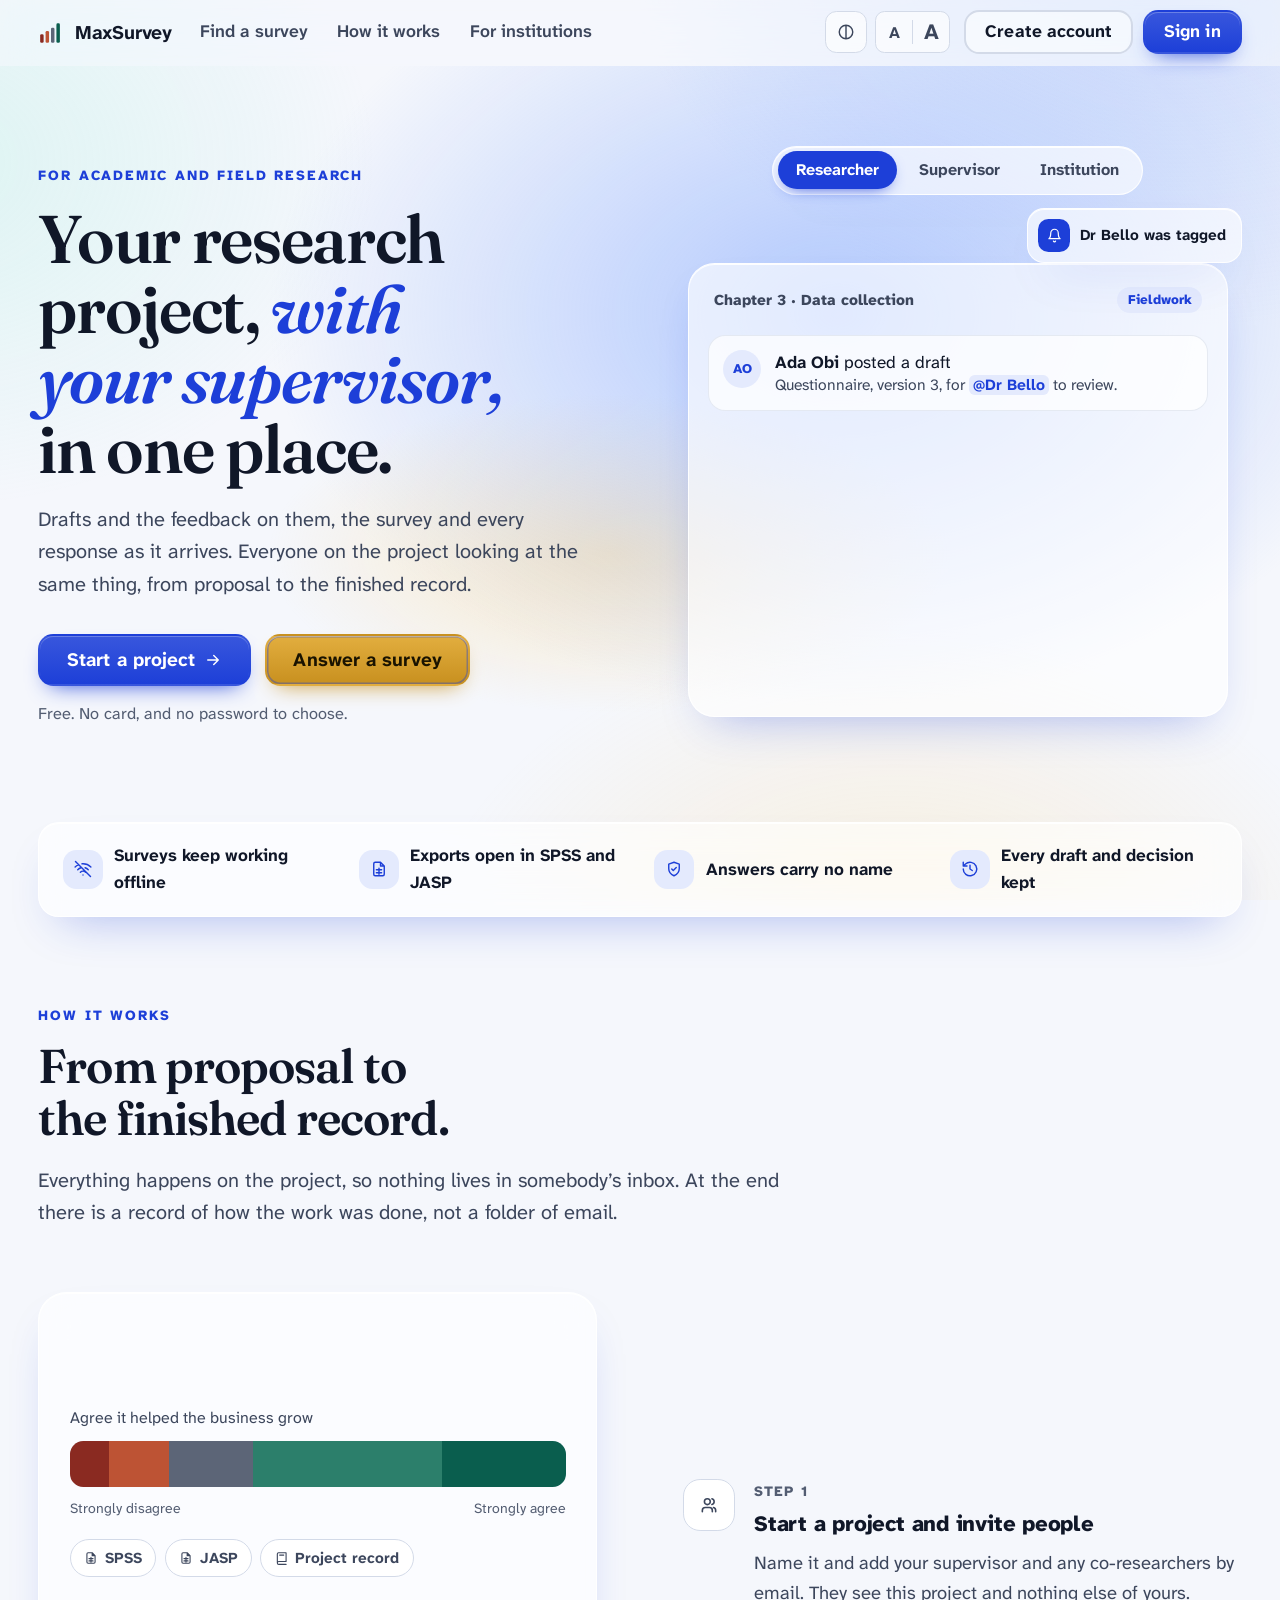
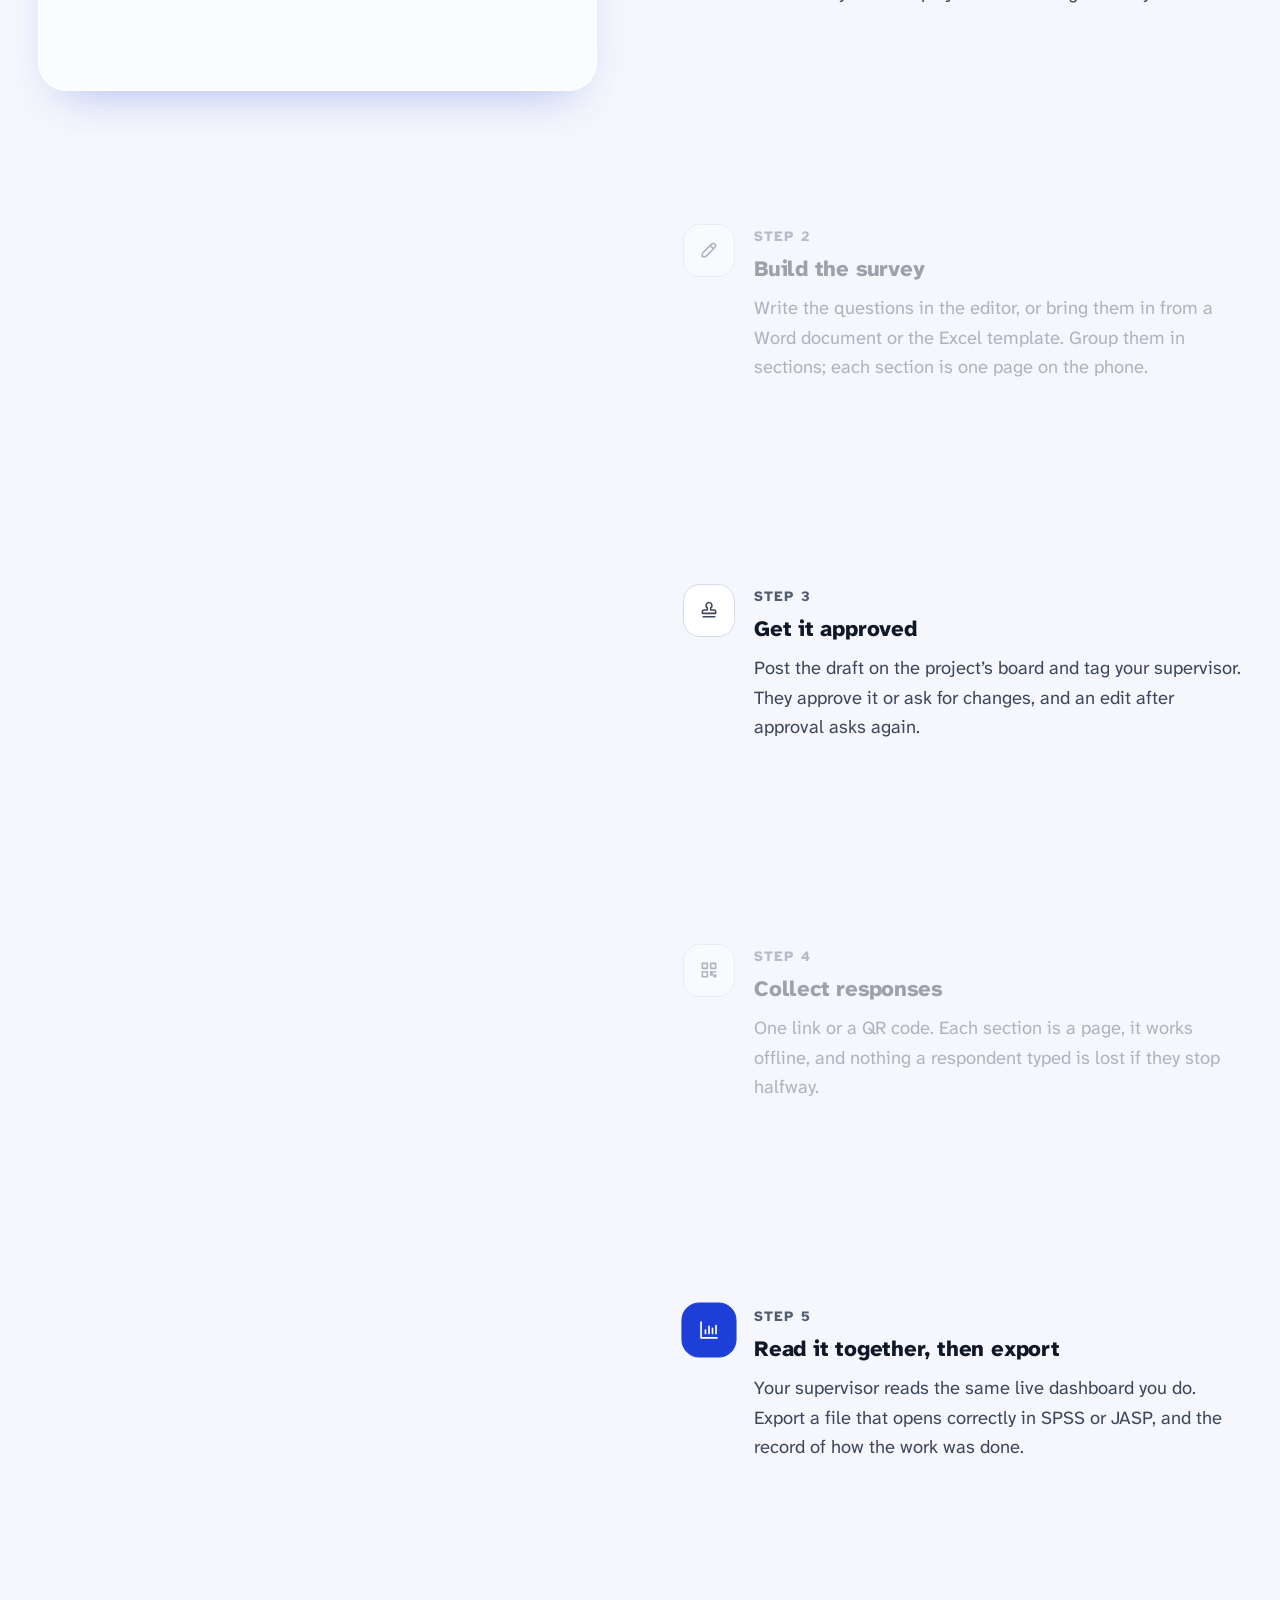
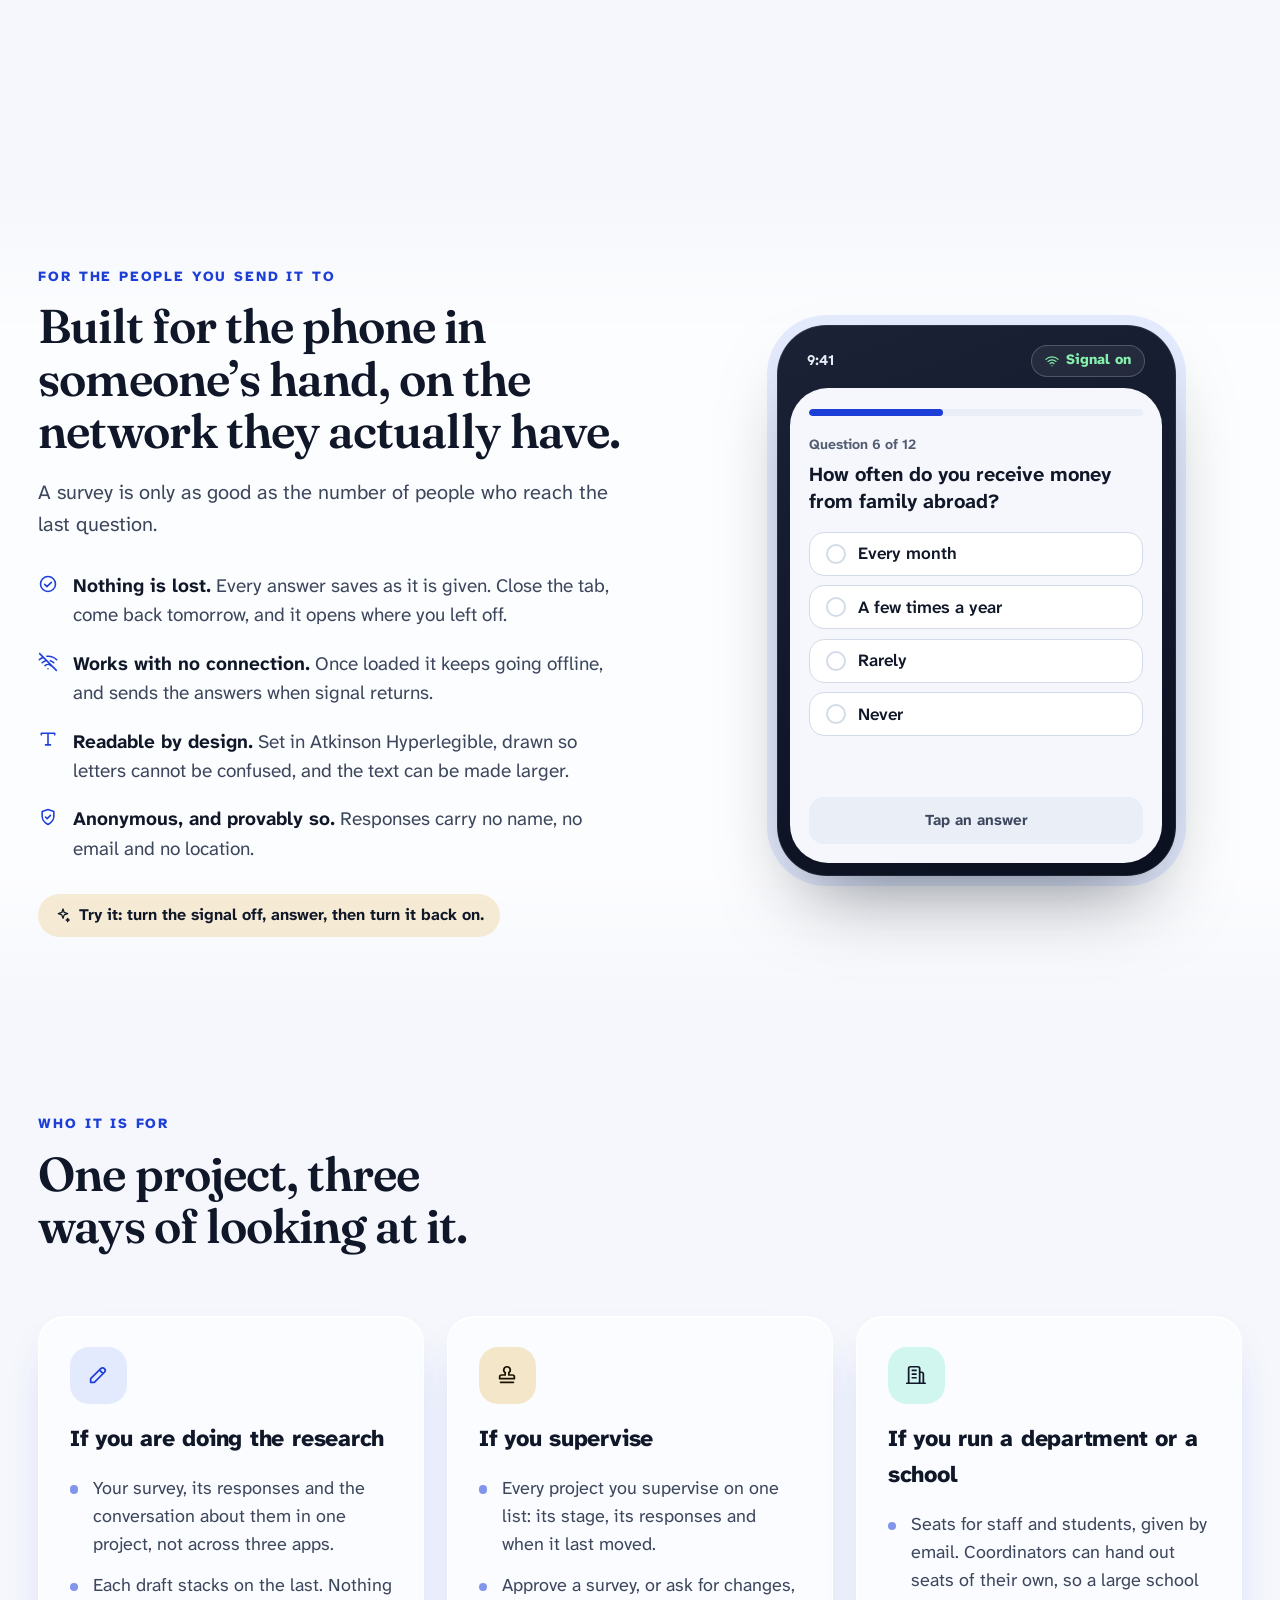
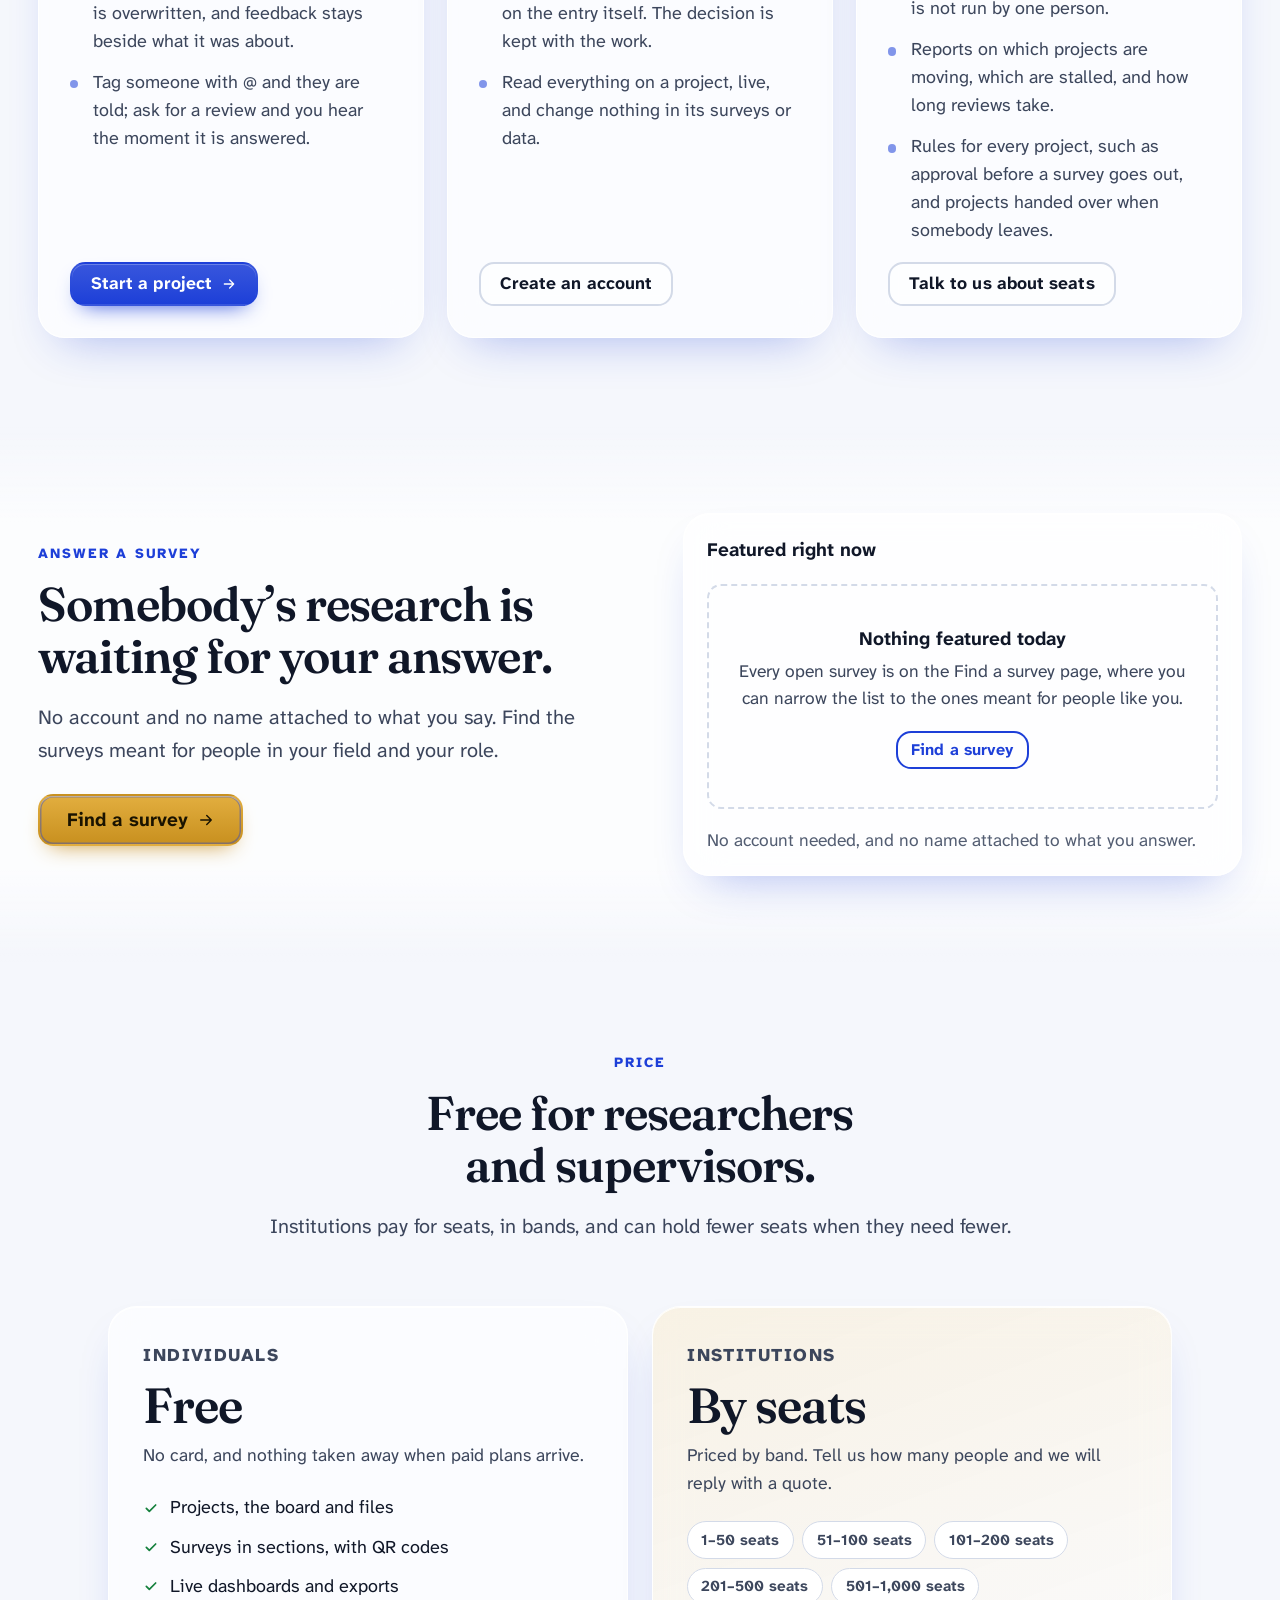
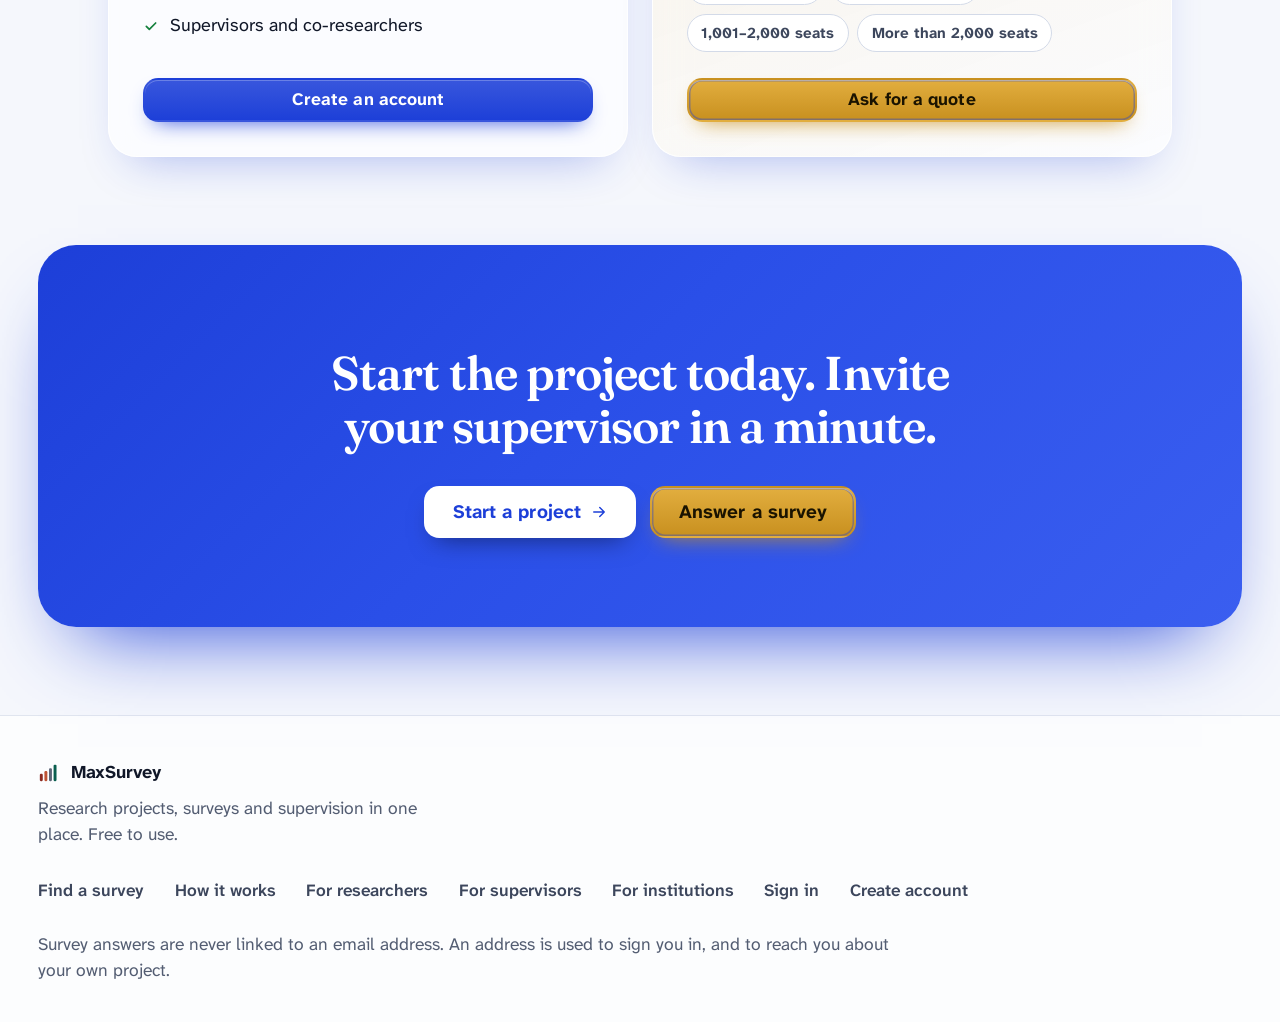
==== commit 38c0823f: "WS11: organisation and platform consoles" ====
--- a/survey/index.html
+++ b/survey/index.html
@@ -13,10 +13,10 @@
     <link rel="icon" type="image/svg+xml" href="/survey/favicon.svg" />
     <link rel="apple-touch-icon" href="/survey/icon-192.png" />
     <meta name="theme-color" content="#1d3fd8" />
-    <script type="module" crossorigin src="/survey/assets/styles-jB0Le4lo.js"></script>
+    <script type="module" crossorigin src="/survey/assets/styles-DxlCFGaR.js"></script>
     <script type="module" crossorigin src="/survey/assets/preload-helper-Bmgw--z3.js"></script>
-    <script type="module" crossorigin src="/survey/assets/main-DZGEKTLN.js"></script>
-    <link rel="stylesheet" crossorigin href="/survey/assets/styles-BvHCeNfs.css">
+    <script type="module" crossorigin src="/survey/assets/main-CyhskwQd.js"></script>
+    <link rel="stylesheet" crossorigin href="/survey/assets/styles-DIj26FoL.css">
   <link rel="manifest" href="/survey/manifest.webmanifest"><script id="vite-plugin-pwa:register-sw" src="/survey/registerSW.js"></script></head>
   <body>
     <div id="root"></div>
--- a/survey/assets/styles-DIj26FoL.css
+++ b/survey/assets/styles-DIj26FoL.css
@@ -0,0 +1 @@
+@layer properties{@supports (((-webkit-hyphens:none)) and (not (margin-trim:inline))) or ((-moz-orient:inline) and (not (color:rgb(from red r g b)))){*,:before,:after,::backdrop{--tw-rotate-x:initial;--tw-rotate-y:initial;--tw-rotate-z:initial;--tw-skew-x:initial;--tw-skew-y:initial;--tw-space-y-reverse:0;--tw-border-style:solid;--tw-leading:initial;--tw-font-weight:initial;--tw-ordinal:initial;--tw-slashed-zero:initial;--tw-numeric-figure:initial;--tw-numeric-spacing:initial;--tw-numeric-fraction:initial;--tw-shadow:0 0 #0000;--tw-shadow-color:initial;--tw-shadow-alpha:100%;--tw-inset-shadow:0 0 #0000;--tw-inset-shadow-color:initial;--tw-inset-shadow-alpha:100%;--tw-ring-color:initial;--tw-ring-shadow:0 0 #0000;--tw-inset-ring-color:initial;--tw-inset-ring-shadow:0 0 #0000;--tw-ring-inset:initial;--tw-ring-offset-width:0px;--tw-ring-offset-color:#fff;--tw-ring-offset-shadow:0 0 #0000;--tw-outline-style:solid;--tw-blur:initial;--tw-brightness:initial;--tw-contrast:initial;--tw-grayscale:initial;--tw-hue-rotate:initial;--tw-invert:initial;--tw-opacity:initial;--tw-saturate:initial;--tw-sepia:initial;--tw-drop-shadow:initial;--tw-drop-shadow-color:initial;--tw-drop-shadow-alpha:100%;--tw-drop-shadow-size:initial;--tw-backdrop-blur:initial;--tw-backdrop-brightness:initial;--tw-backdrop-contrast:initial;--tw-backdrop-grayscale:initial;--tw-backdrop-hue-rotate:initial;--tw-backdrop-invert:initial;--tw-backdrop-opacity:initial;--tw-backdrop-saturate:initial;--tw-backdrop-sepia:initial;--tw-duration:initial;--tw-ease:initial}}}@layer theme{:root,:host{--font-sans:"Atkinson Hyperlegible Next", "Atkinson Hyperlegible", system-ui, -apple-system, "Segoe UI", Roboto, sans-serif;--font-mono:ui-monospace, SFMono-Regular, Menlo, Monaco, Consolas, "Liberation Mono", "Courier New", monospace;--spacing:.25rem;--font-weight-normal:400;--font-weight-semibold:600;--font-weight-bold:700;--leading-tight:1.25;--leading-snug:1.375;--radius-sm:.25rem;--radius-md:.375rem;--radius-lg:.5rem;--radius-xl:.75rem;--radius-2xl:1rem;--ease-out:cubic-bezier(0, 0, .2, 1);--default-transition-duration:.15s;--default-transition-timing-function:cubic-bezier(.4, 0, .2, 1);--default-font-family:var(--font-sans);--default-mono-font-family:var(--font-mono);--font-display:"Fraunces", "Iowan Old Style", Georgia, serif}}@layer base{*,:after,:before,::backdrop{box-sizing:border-box;border:0 solid;margin:0;padding:0}::file-selector-button{box-sizing:border-box;border:0 solid;margin:0;padding:0}html,:host{-webkit-text-size-adjust:100%;tab-size:4;line-height:1.5;font-family:var(--default-font-family,-apple-system, BlinkMacSystemFont, "Segoe UI", Roboto, "Helvetica Neue", "Noto Sans", Arial, sans-serif, "Apple Color Emoji", "Segoe UI Emoji", "Segoe UI Symbol", "Noto Color Emoji");font-feature-settings:var(--default-font-feature-settings,normal);font-variation-settings:var(--default-font-variation-settings,normal);-webkit-tap-highlight-color:transparent}hr{height:0;color:inherit;border-top-width:1px}abbr:where([title]){-webkit-text-decoration:underline dotted;text-decoration:underline dotted}h1,h2,h3,h4,h5,h6{font-size:inherit;font-weight:inherit}a{color:inherit;-webkit-text-decoration:inherit;text-decoration:inherit}b,strong{font-weight:bolder}code,kbd,samp,pre{font-family:var(--default-mono-font-family,ui-monospace, SFMono-Regular, Menlo, Monaco, Consolas, "Liberation Mono", "Courier New", monospace);font-feature-settings:var(--default-mono-font-feature-settings,normal);font-variation-settings:var(--default-mono-font-variation-settings,normal);font-size:1em}small{font-size:80%}sub,sup{vertical-align:baseline;font-size:75%;line-height:0;position:relative}sub{bottom:-.25em}sup{top:-.5em}table{text-indent:0;border-color:inherit;border-collapse:collapse}:-moz-focusring:where(:not(iframe)){outline:auto}progress{vertical-align:baseline}summary{display:list-item}ol,ul,menu{list-style:none}img,svg,video,canvas,audio,iframe,embed,object{vertical-align:middle;display:block}img,video{max-width:100%;height:auto}button,input,select,optgroup,textarea{font:inherit;font-feature-settings:inherit;font-variation-settings:inherit;letter-spacing:inherit;color:inherit;opacity:1;background-color:#0000;border-radius:0}::file-selector-button{font:inherit;font-feature-settings:inherit;font-variation-settings:inherit;letter-spacing:inherit;color:inherit;opacity:1;background-color:#0000;border-radius:0}:where(select:is([multiple],[size])) optgroup{font-weight:bolder}:where(select:is([multiple],[size])) optgroup option{padding-inline-start:20px}::file-selector-button{margin-inline-end:4px}::placeholder{opacity:1}@supports (not ((-webkit-appearance:-apple-pay-button))) or (contain-intrinsic-size:1px){::placeholder{color:currentColor}@supports (color:color-mix(in lab,red,red)){::placeholder{color:color-mix(in oklab,currentcolor 50%,transparent)}}}textarea{resize:vertical}::-webkit-search-decoration{-webkit-appearance:none}::-webkit-date-and-time-value{min-height:1lh;text-align:inherit}::-webkit-datetime-edit{display:inline-flex}::-webkit-datetime-edit-fields-wrapper{padding:0}::-webkit-datetime-edit{padding-block:0}::-webkit-datetime-edit-year-field{padding-block:0}::-webkit-datetime-edit-month-field{padding-block:0}::-webkit-datetime-edit-day-field{padding-block:0}::-webkit-datetime-edit-hour-field{padding-block:0}::-webkit-datetime-edit-minute-field{padding-block:0}::-webkit-datetime-edit-second-field{padding-block:0}::-webkit-datetime-edit-millisecond-field{padding-block:0}::-webkit-datetime-edit-meridiem-field{padding-block:0}::-webkit-calendar-picker-indicator{line-height:1}:-moz-ui-invalid{box-shadow:none}button,input:where([type=button],[type=reset],[type=submit]){appearance:button}::file-selector-button{appearance:button}::-webkit-inner-spin-button{height:auto}::-webkit-outer-spin-button{height:auto}[hidden]:where(:not([hidden=until-found])){display:none!important}}@layer components;@layer utilities{.pointer-events-auto{pointer-events:auto}.pointer-events-none{pointer-events:none}.collapse{visibility:collapse}.invisible{visibility:hidden}.visible{visibility:visible}.sr-only{clip-path:inset(50%);white-space:nowrap;border-width:0;width:1px;height:1px;margin:-1px;padding:0;position:absolute;overflow:hidden}.absolute{position:absolute}.fixed{position:fixed}.relative{position:relative}.static{position:static}.sticky{position:sticky}.inset-0{inset:0}.inset-x-0{inset-inline:0}.top-0{top:0}.bottom-0{bottom:0}.z-30{z-index:30}.z-40{z-index:40}.z-50{z-index:50}.mx-auto{margin-inline:auto}.my-3{margin-block:calc(var(--spacing) * 3)}.my-auto{margin-block:auto}.-mt-1{margin-top:calc(var(--spacing) * -1)}.mt-0\.5{margin-top:calc(var(--spacing) * .5)}.mt-1{margin-top:var(--spacing)}.mt-1\.5{margin-top:calc(var(--spacing) * 1.5)}.mt-2{margin-top:calc(var(--spacing) * 2)}.mt-2\.5{margin-top:calc(var(--spacing) * 2.5)}.mt-3{margin-top:calc(var(--spacing) * 3)}.mt-3\.5{margin-top:calc(var(--spacing) * 3.5)}.mt-4{margin-top:calc(var(--spacing) * 4)}.mt-5{margin-top:calc(var(--spacing) * 5)}.mt-6{margin-top:calc(var(--spacing) * 6)}.mt-7{margin-top:calc(var(--spacing) * 7)}.mt-8{margin-top:calc(var(--spacing) * 8)}.mt-9{margin-top:calc(var(--spacing) * 9)}.mt-10{margin-top:calc(var(--spacing) * 10)}.mb-2{margin-bottom:calc(var(--spacing) * 2)}.mb-2\.5{margin-bottom:calc(var(--spacing) * 2.5)}.mb-3{margin-bottom:calc(var(--spacing) * 3)}.mb-4{margin-bottom:calc(var(--spacing) * 4)}.mb-5{margin-bottom:calc(var(--spacing) * 5)}.mb-6{margin-bottom:calc(var(--spacing) * 6)}.ml-auto{margin-left:auto}.block{display:block}.flex{display:flex}.grid{display:grid}.hidden{display:none}.inline{display:inline}.inline-block{display:inline-block}.inline-flex{display:inline-flex}.table{display:table}.h-1\.5{height:calc(var(--spacing) * 1.5)}.h-\[5px\]{height:5px}.h-\[11px\]{height:11px}.h-\[14px\]{height:14px}.h-\[15px\]{height:15px}.h-\[18px\]{height:18px}.h-\[20px\]{height:20px}.h-\[22px\]{height:22px}.h-\[24px\]{height:24px}.h-\[26px\]{height:26px}.h-\[36px\]{height:36px}.h-\[40px\]{height:40px}.h-\[46px\]{height:46px}.h-\[48px\]{height:48px}.h-full{height:100%}.min-h-\[42px\]{min-height:42px}.min-h-\[44px\]{min-height:44px}.min-h-\[48px\]{min-height:48px}.min-h-\[52px\]{min-height:52px}.min-h-\[54px\]{min-height:54px}.min-h-\[58px\]{min-height:58px}.min-h-\[60px\]{min-height:60px}.min-h-\[100dvh\]{min-height:100dvh}.min-h-\[140px\]{min-height:140px}.min-h-dvh{min-height:100dvh}.w-\[1\.4em\]{width:1.4em}.w-\[11px\]{width:11px}.w-\[14px\]{width:14px}.w-\[15px\]{width:15px}.w-\[18px\]{width:18px}.w-\[20px\]{width:20px}.w-\[22px\]{width:22px}.w-\[36px\]{width:36px}.w-\[42px\]{width:42px}.w-\[44px\]{width:44px}.w-\[58px\]{width:58px}.w-\[62px\]{width:62px}.w-\[72px\]{width:72px}.w-full{width:100%}.w-px{width:1px}.max-w-\[22ch\]{max-width:22ch}.max-w-\[46ch\]{max-width:46ch}.max-w-\[48ch\]{max-width:48ch}.max-w-\[52ch\]{max-width:52ch}.max-w-\[62ch\]{max-width:62ch}.max-w-\[520px\]{max-width:520px}.max-w-\[560px\]{max-width:560px}.max-w-\[680px\]{max-width:680px}.max-w-\[720px\]{max-width:720px}.max-w-\[760px\]{max-width:760px}.max-w-\[820px\]{max-width:820px}.min-w-0{min-width:0}.min-w-\[160px\]{min-width:160px}.min-w-\[180px\]{min-width:180px}.min-w-\[220px\]{min-width:220px}.flex-1{flex:1}.shrink{flex-shrink:1}.shrink-0{flex-shrink:0}.grow{flex-grow:1}.transform{transform:var(--tw-rotate-x,) var(--tw-rotate-y,) var(--tw-rotate-z,) var(--tw-skew-x,) var(--tw-skew-y,)}.cursor-pointer{cursor:pointer}.resize{resize:both}.grid-cols-2{grid-template-columns:repeat(2,minmax(0,1fr))}.flex-col{flex-direction:column}.flex-wrap{flex-wrap:wrap}.items-baseline{align-items:baseline}.items-center{align-items:center}.items-end{align-items:flex-end}.items-start{align-items:flex-start}.justify-between{justify-content:space-between}.justify-center{justify-content:center}.justify-end{justify-content:flex-end}.gap-0\.5{gap:calc(var(--spacing) * .5)}.gap-1{gap:var(--spacing)}.gap-1\.5{gap:calc(var(--spacing) * 1.5)}.gap-2{gap:calc(var(--spacing) * 2)}.gap-2\.5{gap:calc(var(--spacing) * 2.5)}.gap-3{gap:calc(var(--spacing) * 3)}.gap-3\.5{gap:calc(var(--spacing) * 3.5)}.gap-4{gap:calc(var(--spacing) * 4)}.gap-5{gap:calc(var(--spacing) * 5)}.gap-6{gap:calc(var(--spacing) * 6)}.gap-7{gap:calc(var(--spacing) * 7)}.gap-8{gap:calc(var(--spacing) * 8)}.gap-12{gap:calc(var(--spacing) * 12)}.gap-px{gap:1px}:where(.space-y-3\.5>:not(:last-child)){--tw-space-y-reverse:0;margin-block-start:calc(calc(var(--spacing) * 3.5) * var(--tw-space-y-reverse));margin-block-end:calc(calc(var(--spacing) * 3.5) * calc(1 - var(--tw-space-y-reverse)))}:where(.space-y-4>:not(:last-child)){--tw-space-y-reverse:0;margin-block-start:calc(calc(var(--spacing) * 4) * var(--tw-space-y-reverse));margin-block-end:calc(calc(var(--spacing) * 4) * calc(1 - var(--tw-space-y-reverse)))}.gap-x-2{column-gap:calc(var(--spacing) * 2)}.gap-x-3{column-gap:calc(var(--spacing) * 3)}.gap-x-3\.5{column-gap:calc(var(--spacing) * 3.5)}.gap-x-4{column-gap:calc(var(--spacing) * 4)}.gap-x-5{column-gap:calc(var(--spacing) * 5)}.gap-y-0\.5{row-gap:calc(var(--spacing) * .5)}.gap-y-1{row-gap:var(--spacing)}.gap-y-1\.5{row-gap:calc(var(--spacing) * 1.5)}.gap-y-2{row-gap:calc(var(--spacing) * 2)}.gap-y-3{row-gap:calc(var(--spacing) * 3)}.truncate{text-overflow:ellipsis;white-space:nowrap;overflow:hidden}.overflow-hidden{overflow:hidden}.overflow-x-auto{overflow-x:auto}.overflow-y-auto{overflow-y:auto}.rounded{border-radius:.25rem}.rounded-2xl{border-radius:var(--radius-2xl)}.rounded-\[6px\]{border-radius:6px}.rounded-full{border-radius:3.40282e38px}.rounded-lg{border-radius:var(--radius-lg)}.rounded-md{border-radius:var(--radius-md)}.rounded-sm{border-radius:var(--radius-sm)}.rounded-xl{border-radius:var(--radius-xl)}.rounded-t-2xl{border-top-left-radius:var(--radius-2xl);border-top-right-radius:var(--radius-2xl)}.border{border-style:var(--tw-border-style);border-width:1px}.border-2{border-style:var(--tw-border-style);border-width:2px}.border-\[1\.5px\]{border-style:var(--tw-border-style);border-width:1.5px}.border-t{border-top-style:var(--tw-border-style);border-top-width:1px}.border-t-2{border-top-style:var(--tw-border-style);border-top-width:2px}.border-b{border-bottom-style:var(--tw-border-style);border-bottom-width:1px}.border-dashed{--tw-border-style:dashed;border-style:dashed}.p-4{padding:calc(var(--spacing) * 4)}.p-5{padding:calc(var(--spacing) * 5)}.p-6{padding:calc(var(--spacing) * 6)}.px-2{padding-inline:calc(var(--spacing) * 2)}.px-2\.5{padding-inline:calc(var(--spacing) * 2.5)}.px-3{padding-inline:calc(var(--spacing) * 3)}.px-3\.5{padding-inline:calc(var(--spacing) * 3.5)}.px-4{padding-inline:calc(var(--spacing) * 4)}.px-5{padding-inline:calc(var(--spacing) * 5)}.px-6{padding-inline:calc(var(--spacing) * 6)}.px-\[3px\]{padding-inline:3px}.py-0\.5{padding-block:calc(var(--spacing) * .5)}.py-1{padding-block:var(--spacing)}.py-1\.5{padding-block:calc(var(--spacing) * 1.5)}.py-2{padding-block:calc(var(--spacing) * 2)}.py-2\.5{padding-block:calc(var(--spacing) * 2.5)}.py-3{padding-block:calc(var(--spacing) * 3)}.py-3\.5{padding-block:calc(var(--spacing) * 3.5)}.py-4{padding-block:calc(var(--spacing) * 4)}.py-5{padding-block:calc(var(--spacing) * 5)}.py-6{padding-block:calc(var(--spacing) * 6)}.py-7{padding-block:calc(var(--spacing) * 7)}.py-8{padding-block:calc(var(--spacing) * 8)}.py-10{padding-block:calc(var(--spacing) * 10)}.py-12{padding-block:calc(var(--spacing) * 12)}.py-16{padding-block:calc(var(--spacing) * 16)}.pt-4{padding-top:calc(var(--spacing) * 4)}.pt-6{padding-top:calc(var(--spacing) * 6)}.pt-8{padding-top:calc(var(--spacing) * 8)}.pt-10{padding-top:calc(var(--spacing) * 10)}.pb-1{padding-bottom:var(--spacing)}.pb-5{padding-bottom:calc(var(--spacing) * 5)}.pb-7{padding-bottom:calc(var(--spacing) * 7)}.pb-10{padding-bottom:calc(var(--spacing) * 10)}.text-center{text-align:center}.text-left{text-align:left}.text-right{text-align:right}.font-display{font-family:var(--font-display)}.text-\[0\.72rem\]{font-size:.72rem}.text-\[0\.82rem\]{font-size:.82rem}.text-\[0\.85rem\]{font-size:.85rem}.text-\[1\.02rem\]{font-size:1.02rem}.text-\[1\.5rem\]{font-size:1.5rem}.text-\[1\.15rem\]{font-size:1.15rem}.text-\[2\.4rem\]{font-size:2.4rem}.text-\[2rem\]{font-size:2rem}.text-\[12\.5px\]{font-size:12.5px}.text-\[12px\]{font-size:12px}.text-\[15px\]{font-size:15px}.text-\[clamp\(1\.9rem\,1\.3rem\+2\.4vw\,2\.8rem\)\]{font-size:clamp(1.9rem,1.3rem + 2.4vw,2.8rem)}.leading-\[1\.08\]{--tw-leading:1.08;line-height:1.08}.leading-none{--tw-leading:1;line-height:1}.leading-snug{--tw-leading:var(--leading-snug);line-height:var(--leading-snug)}.leading-tight{--tw-leading:var(--leading-tight);line-height:var(--leading-tight)}.font-bold{--tw-font-weight:var(--font-weight-bold);font-weight:var(--font-weight-bold)}.font-normal{--tw-font-weight:var(--font-weight-normal);font-weight:var(--font-weight-normal)}.font-semibold{--tw-font-weight:var(--font-weight-semibold);font-weight:var(--font-weight-semibold)}.whitespace-normal{white-space:normal}.whitespace-nowrap{white-space:nowrap}.whitespace-pre-wrap{white-space:pre-wrap}.capitalize{text-transform:capitalize}.italic{font-style:italic}.ordinal{--tw-ordinal:ordinal;font-variant-numeric:var(--tw-ordinal,) var(--tw-slashed-zero,) var(--tw-numeric-figure,) var(--tw-numeric-spacing,) var(--tw-numeric-fraction,)}.tabular-nums{--tw-numeric-spacing:tabular-nums;font-variant-numeric:var(--tw-ordinal,) var(--tw-slashed-zero,) var(--tw-numeric-figure,) var(--tw-numeric-spacing,) var(--tw-numeric-fraction,)}.underline{text-decoration-line:underline}.underline-offset-4{text-underline-offset:4px}.accent-\[var\(--accent\)\]{accent-color:var(--accent)}.opacity-75{opacity:.75}.opacity-80{opacity:.8}.ring{--tw-ring-shadow:var(--tw-ring-inset,) 0 0 0 calc(1px + var(--tw-ring-offset-width)) var(--tw-ring-color,currentcolor);box-shadow:var(--tw-inset-shadow),var(--tw-inset-ring-shadow),var(--tw-ring-offset-shadow),var(--tw-ring-shadow),var(--tw-shadow)}.outline{outline-style:var(--tw-outline-style);outline-width:1px}.blur{--tw-blur:blur(8px);filter:var(--tw-blur,) var(--tw-brightness,) var(--tw-contrast,) var(--tw-grayscale,) var(--tw-hue-rotate,) var(--tw-invert,) var(--tw-saturate,) var(--tw-sepia,) var(--tw-drop-shadow,)}.filter{filter:var(--tw-blur,) var(--tw-brightness,) var(--tw-contrast,) var(--tw-grayscale,) var(--tw-hue-rotate,) var(--tw-invert,) var(--tw-saturate,) var(--tw-sepia,) var(--tw-drop-shadow,)}.backdrop-blur{--tw-backdrop-blur:blur(8px);-webkit-backdrop-filter:var(--tw-backdrop-blur,) var(--tw-backdrop-brightness,) var(--tw-backdrop-contrast,) var(--tw-backdrop-grayscale,) var(--tw-backdrop-hue-rotate,) var(--tw-backdrop-invert,) var(--tw-backdrop-opacity,) var(--tw-backdrop-saturate,) var(--tw-backdrop-sepia,);backdrop-filter:var(--tw-backdrop-blur,) var(--tw-backdrop-brightness,) var(--tw-backdrop-contrast,) var(--tw-backdrop-grayscale,) var(--tw-backdrop-hue-rotate,) var(--tw-backdrop-invert,) var(--tw-backdrop-opacity,) var(--tw-backdrop-saturate,) var(--tw-backdrop-sepia,)}.transition{transition-property:color,background-color,border-color,outline-color,text-decoration-color,fill,stroke,--tw-gradient-from,--tw-gradient-via,--tw-gradient-to,opacity,box-shadow,transform,translate,scale,rotate,filter,-webkit-backdrop-filter,backdrop-filter,display,content-visibility,overlay,pointer-events;transition-timing-function:var(--tw-ease,var(--default-transition-timing-function));transition-duration:var(--tw-duration,var(--default-transition-duration))}.transition-\[width\]{transition-property:width;transition-timing-function:var(--tw-ease,var(--default-transition-timing-function));transition-duration:var(--tw-duration,var(--default-transition-duration))}.transition-all{transition-property:all;transition-timing-function:var(--tw-ease,var(--default-transition-timing-function));transition-duration:var(--tw-duration,var(--default-transition-duration))}.transition-colors{transition-property:color,background-color,border-color,outline-color,text-decoration-color,fill,stroke,--tw-gradient-from,--tw-gradient-via,--tw-gradient-to;transition-timing-function:var(--tw-ease,var(--default-transition-timing-function));transition-duration:var(--tw-duration,var(--default-transition-duration))}.transition-opacity{transition-property:opacity;transition-timing-function:var(--tw-ease,var(--default-transition-timing-function));transition-duration:var(--tw-duration,var(--default-transition-duration))}.transition-transform{transition-property:transform,translate,scale,rotate;transition-timing-function:var(--tw-ease,var(--default-transition-timing-function));transition-duration:var(--tw-duration,var(--default-transition-duration))}.duration-200{--tw-duration:.2s;transition-duration:.2s}.duration-300{--tw-duration:.3s;transition-duration:.3s}.duration-500{--tw-duration:.5s;transition-duration:.5s}.duration-700{--tw-duration:.7s;transition-duration:.7s}.ease-out{--tw-ease:var(--ease-out);transition-timing-function:var(--ease-out)}.outline-none{--tw-outline-style:none;outline-style:none}@media(hover:hover){.hover\:border-\[var\(--accent\)\]:hover{border-color:var(--accent)}.hover\:border-\[var\(--ink-faint\)\]:hover{border-color:var(--ink-faint)}.hover\:bg-\[var\(--accent-wash\)\]:hover{background-color:var(--accent-wash)}.hover\:text-\[var\(--ink\)\]:hover{color:var(--ink)}.hover\:brightness-\[0\.97\]:hover{--tw-brightness:brightness(.97);filter:var(--tw-blur,) var(--tw-brightness,) var(--tw-contrast,) var(--tw-grayscale,) var(--tw-hue-rotate,) var(--tw-invert,) var(--tw-saturate,) var(--tw-sepia,) var(--tw-drop-shadow,)}}.disabled\:cursor-not-allowed:disabled{cursor:not-allowed}.disabled\:opacity-30:disabled{opacity:.3}.disabled\:opacity-35:disabled{opacity:.35}.disabled\:opacity-40:disabled{opacity:.4}.disabled\:opacity-45:disabled{opacity:.45}.disabled\:opacity-50:disabled{opacity:.5}@media(min-width:40rem){.sm\:block{display:block}.sm\:w-auto{width:auto}.sm\:grid-cols-2{grid-template-columns:repeat(2,minmax(0,1fr))}.sm\:grid-cols-3{grid-template-columns:repeat(3,minmax(0,1fr))}.sm\:grid-cols-4{grid-template-columns:repeat(4,minmax(0,1fr))}.sm\:flex-row{flex-direction:row}.sm\:items-baseline{align-items:baseline}.sm\:items-center{align-items:center}.sm\:gap-3{gap:calc(var(--spacing) * 3)}.sm\:gap-4{gap:calc(var(--spacing) * 4)}.sm\:rounded-2xl{border-radius:var(--radius-2xl)}.sm\:p-5{padding:calc(var(--spacing) * 5)}.sm\:p-7{padding:calc(var(--spacing) * 7)}.sm\:px-5{padding-inline:calc(var(--spacing) * 5)}.sm\:px-7{padding-inline:calc(var(--spacing) * 7)}.sm\:py-10{padding-block:calc(var(--spacing) * 10)}.sm\:py-14{padding-block:calc(var(--spacing) * 14)}.sm\:py-20{padding-block:calc(var(--spacing) * 20)}.sm\:text-right{text-align:right}}@media(min-width:64rem){.lg\:grid-cols-2{grid-template-columns:repeat(2,minmax(0,1fr))}}}:root{--paper:#f5f7fc;--surface:#fff;--surface-2:#eaeef7;--surface-3:#dbe1ee;--ink:#101728;--ink-soft:#3c465c;--ink-faint:#535d72;--rule:#d3dae8;--rule-soft:#e6eaf3;--accent:#1d3fd8;--accent-hover:#1833b4;--accent-wash:#e4eafd;--accent-ring:#1d3fd84d;--on-accent:#fff;--amber:#8a5a00;--s1:#8a2a21;--s2:#bd5334;--s3:#5c6577;--s4:#2c7f6b;--s5:#0a5e4e;--on-scale:#fff;--shadow:0 1px 2px #1017280f, 0 8px 24px -12px #10172833;--shadow-lift:0 2px 6px #1017281a, 0 20px 44px -16px #10172852;--gold:#e2ae3f;--gold-2:#c8901f;--on-gold:#1a1300;--glass:#ffffff9e;--glass-strong:#ffffffd1;--glass-edge:#ffffffe6;--glass-shadow:0 1px 0 #ffffffe6 inset, 0 22px 48px -24px #1d3fd861;--field-1:#7aa2ff;--field-2:#ffd27a;--field-3:#9eeedd;--ok:#15803d;--ok-wash:#dcfce7}@media(prefers-color-scheme:dark){:root:not([data-theme=light]){--paper:#0b1020;--surface:#141b2e;--surface-2:#1c2540;--surface-3:#27314f;--ink:#e8ecf7;--ink-soft:#a8b2c8;--ink-faint:#8590a8;--rule:#27314f;--rule-soft:#1b2438;--accent:#9db6ff;--accent-hover:#b9cbff;--accent-wash:#18245a;--accent-ring:#9db6ff59;--on-accent:#0b1020;--amber:#e0b25c;--s1:#e2705a;--s2:#f0a07c;--s3:#9aa4bc;--s4:#5cc9ac;--s5:#8fe3c8;--on-scale:#0b1020;--shadow:0 1px 2px #00000080, 0 10px 28px -14px #000000bf;--shadow-lift:0 2px 8px #0009, 0 24px 50px -18px #000000d9;--gold:#e8b54a;--gold-2:#c9921f;--on-gold:#1a1300;--glass:#141b2e94;--glass-strong:#141b2ecc;--glass-edge:#ffffff1a;--glass-shadow:0 1px 0 #ffffff0f inset, 0 26px 52px -22px #000000bf;--field-1:#2c40b8;--field-2:#7a5410;--field-3:#0f5a52;--ok:#6ee7a8;--ok-wash:#0f3d2b}}:root[data-theme=dark]{--paper:#0b1020;--surface:#141b2e;--surface-2:#1c2540;--surface-3:#27314f;--ink:#e8ecf7;--ink-soft:#a8b2c8;--ink-faint:#8590a8;--rule:#27314f;--rule-soft:#1b2438;--accent:#9db6ff;--accent-hover:#b9cbff;--accent-wash:#18245a;--accent-ring:#9db6ff59;--on-accent:#0b1020;--amber:#e0b25c;--s1:#e2705a;--s2:#f0a07c;--s3:#9aa4bc;--s4:#5cc9ac;--s5:#8fe3c8;--on-scale:#0b1020;--shadow:0 1px 2px #00000080, 0 10px 28px -14px #000000bf;--shadow-lift:0 2px 8px #0009, 0 24px 50px -18px #000000d9;--gold:#e8b54a;--gold-2:#c9921f;--on-gold:#1a1300;--glass:#141b2e94;--glass-strong:#141b2ecc;--glass-edge:#ffffff1a;--glass-shadow:0 1px 0 #ffffff0f inset, 0 26px 52px -22px #000000bf;--field-1:#2c40b8;--field-2:#7a5410;--field-3:#0f5a52;--ok:#6ee7a8;--ok-wash:#0f3d2b}html{background:var(--paper);-webkit-text-size-adjust:100%;font-size:19px}body{background:var(--paper);color:var(--ink);font-family:var(--font-sans);-webkit-font-smoothing:antialiased;text-rendering:optimizelegibility;padding:env(safe-area-inset-top) env(safe-area-inset-right) env(safe-area-inset-bottom) env(safe-area-inset-left);margin:0;font-size:1rem;line-height:1.6}::selection{background:var(--accent-wash);color:var(--ink)}:focus-visible{outline:3px solid var(--accent);outline-offset:3px;border-radius:6px}.t-display{letter-spacing:-.012em;text-wrap:balance;font-size:clamp(1.7rem,1.2rem + 2.6vw,2.35rem);font-weight:700;line-height:1.18}.t-section{text-wrap:balance;font-size:clamp(1.5rem,1.15rem + 1.9vw,1.95rem);font-weight:700;line-height:1.22}.t-question{letter-spacing:-.005em;text-wrap:balance;font-size:clamp(1.4rem,1.1rem + 1.5vw,1.75rem);font-weight:700;line-height:1.3}.t-question-stacked{font-size:1.18rem;font-weight:600;line-height:1.4}.t-lead{font-size:1.06rem;line-height:1.62}.t-body{font-size:1rem;line-height:1.6}.t-option{font-size:1.02rem;font-weight:500;line-height:1.35}.t-help{font-size:.92rem;line-height:1.5}.t-review{font-size:.88rem;line-height:1.42}.t-meta{letter-spacing:.09em;text-transform:uppercase;font-variant-numeric:tabular-nums;font-size:.76rem;font-weight:700}.t-button{font-size:1rem;font-weight:600}.is-selected{box-shadow:0 0 0 3px var(--accent-ring)}@keyframes slide-in-fwd{0%{opacity:0;transform:translate(20px)}to{opacity:1;transform:none}}@keyframes slide-in-back{0%{opacity:0;transform:translate(-20px)}to{opacity:1;transform:none}}.enter-fwd{animation:.4s cubic-bezier(.22,1,.36,1) both slide-in-fwd}.enter-back{animation:.4s cubic-bezier(.22,1,.36,1) both slide-in-back}@media(prefers-reduced-motion:reduce){*,:before,:after{transition-duration:.01ms!important;animation-duration:.01ms!important;animation-iteration-count:1!important}}@keyframes rise{0%{opacity:0;transform:translateY(18px)}to{opacity:1;transform:none}}.rise{animation:.7s cubic-bezier(.16,1,.3,1) both rise}.seq-1{animation-delay:0s}.seq-2{animation-delay:70ms}.seq-3{animation-delay:.14s}.seq-4{animation-delay:.21s}.seq-5{animation-delay:.3s}.reveal{opacity:0;transition:opacity .65s cubic-bezier(.16,1,.3,1),transform .65s cubic-bezier(.16,1,.3,1);transform:translateY(22px)}.reveal.shown{opacity:1;transform:none}.scale-field{filter:blur(64px);opacity:.34;pointer-events:none;grid-template-columns:repeat(5,1fr);height:130%;display:grid;position:absolute;inset:-20% -10% auto}@media(min-width:1024px){.scale-field{-webkit-mask-image:linear-gradient(95deg,#0000 6%,#0006 34%,#000 62%);mask-image:linear-gradient(95deg,#0000 6%,#0006,#000 62%)}}@media(max-width:1023px){.scale-field{opacity:.26}}.scale-field span{transform-origin:50%;will-change:transform;border-radius:50%}.shell{--shell-max:1440px;width:100%;max-width:var(--shell-max);margin-inline:auto;padding-inline:clamp(1.25rem,3vw,3rem)}.shell--wide{--shell-max:1660px}.skip-link{z-index:100;background:var(--accent);color:var(--on-accent);border-radius:.6rem;padding:.7rem 1.1rem;font-weight:700;text-decoration:none;transition:top .16s;position:absolute;top:-4rem;left:.75rem}.skip-link:focus-visible{top:.75rem}:where(a,button,input,select,textarea,[tabindex]):focus-visible{outline:3px solid var(--accent);outline-offset:2px;border-radius:.4rem}@media(prefers-reduced-motion:reduce){.skip-link{transition:none}}.opt-row{grid-template-columns:minmax(0,11rem) 1fr auto;align-items:center;gap:.625rem;display:grid}@media(max-width:560px){.opt-row{grid-template-columns:1fr auto;row-gap:.3rem}.opt-row>:first-child{grid-area:1/1}.opt-row>:nth-child(3){grid-area:1/2}.opt-row>:nth-child(2){grid-area:2/1/auto/-1}}.scale-field span:first-child{background:var(--s1);animation:19s ease-in-out infinite breathe}.scale-field span:nth-child(2){background:var(--s2);animation:23s ease-in-out -4s infinite breathe}.scale-field span:nth-child(3){background:var(--s3);animation:21s ease-in-out -9s infinite breathe}.scale-field span:nth-child(4){background:var(--s4);animation:25s ease-in-out -14s infinite breathe}.scale-field span:nth-child(5){background:var(--s5);animation:27s ease-in-out -6s infinite breathe}@keyframes breathe{0%,to{transform:translate(0)scale(.9)}50%{transform:translateY(-9%)scale(1.15)}}.sweep{pointer-events:none;background:linear-gradient(100deg,transparent 34%,var(--surface) 50%,transparent 66%);position:absolute;inset:0}@supports (color:color-mix(in lab,red,red)){.sweep{background:linear-gradient(100deg,transparent 34%,color-mix(in srgb,var(--surface) 62%,transparent) 50%,transparent 66%)}}.sweep{background-size:260% 100%;animation:14s linear infinite sweep}@keyframes sweep{0%{background-position:180% 0}to{background-position:-80% 0}}.line-mask{padding-bottom:.08em;display:block;overflow:hidden}.line-mask>span{animation:.85s cubic-bezier(.16,1,.3,1) both line-up;display:block}.line-1>span{animation-delay:50ms}.line-2>span{animation-delay:.17s}.line-3>span{animation-delay:.26s}@keyframes line-up{0%{transform:translateY(105%)}to{transform:none}}@keyframes soft-pulse{0%,to{opacity:1}50%{opacity:.55}}.in-progress{animation:2.6s ease-in-out infinite soft-pulse}@media(prefers-reduced-motion:reduce){.rise,.scale-field span,.sweep,.in-progress{animation:none}.line-mask>span{animation:none;transform:none}.reveal{opacity:1;transition:none;transform:none}}.survey-card{border-color:var(--rule);transition:border-color .2s,transform .2s cubic-bezier(.16,1,.3,1)}.survey-card:hover{border-color:var(--accent);transform:translateY(-2px)}.survey-card:active{transform:translateY(0)}@media(prefers-reduced-motion:reduce){.survey-card,.survey-card:hover,.survey-card:active{transition:border-color .2s;transform:none}}.demo-frame,.demo-screen{background:0 0}@media(min-width:640px){.demo-frame{background:var(--surface-2);box-shadow:var(--shadow-lift)}.demo-screen{background:var(--paper)}}.site-header{z-index:40;background:var(--paper);border-bottom:1px solid #0000;position:sticky;top:0}@supports (color:color-mix(in lab,red,red)){.site-header{background:color-mix(in srgb,var(--paper) 86%,transparent)}}.site-header{-webkit-backdrop-filter:saturate(1.4)blur(14px);transition:border-color .2s,box-shadow .22s,background .2s}.site-header.is-lifted{border-bottom-color:var(--rule);box-shadow:var(--shadow);background:var(--paper)}@supports (color:color-mix(in lab,red,red)){.site-header.is-lifted{background:color-mix(in srgb,var(--paper) 94%,transparent)}}.site-header__row{flex-wrap:nowrap;align-items:center;gap:.75rem;min-height:60px;padding-block:.55rem;display:flex}.site-header__spacer{flex:auto}.site-brand{color:var(--ink);letter-spacing:-.01em;white-space:nowrap;border-radius:.5rem;align-items:center;gap:.55rem;font-weight:700;text-decoration:none;display:inline-flex}.site-brand span{font-size:1.02rem}.site-brand--sm span{font-size:.95rem}.site-mark{place-items:center;transition:transform .22s cubic-bezier(.16,1,.3,1);display:inline-grid}.site-brand:hover .site-mark{transform:translateY(-1px)scale(1.04)}.site-nav{align-items:center;gap:.15rem;display:flex}.nav-link{min-height:42px;color:var(--ink-soft);white-space:nowrap;border-radius:.55rem;align-items:center;gap:.4rem;padding:0 .7rem;font-size:.92rem;font-weight:600;text-decoration:none;transition:color .15s,background-color .15s;display:inline-flex;position:relative}.nav-link:after{content:"";background:var(--accent);transform-origin:0;border-radius:2px;height:2px;transition:transform .22s cubic-bezier(.16,1,.3,1);position:absolute;bottom:4px;left:.7rem;right:.7rem;transform:scaleX(0)}.nav-link:hover{color:var(--ink);background:var(--surface-2)}@supports (color:color-mix(in lab,red,red)){.nav-link:hover{background:color-mix(in srgb,var(--surface-2) 70%,transparent)}}.nav-link:hover:after{transform:scaleX(.4)}.nav-link[aria-current=page]{color:var(--accent);background:var(--accent-wash)}.nav-link[aria-current=page]:after{transform:scaleX(1)}.nav-badge{background:var(--accent);min-width:1.35rem;height:1.35rem;color:var(--on-accent);font-variant-numeric:tabular-nums;border-radius:999px;place-items:center;padding:0 .3rem;font-size:.72rem;font-weight:700;line-height:1;display:inline-grid}.site-tools,.site-account{align-items:center;gap:.4rem;display:flex}.account-email{text-overflow:ellipsis;white-space:nowrap;max-width:17ch;color:var(--ink-faint);font-size:.85rem;overflow:hidden}.account-skeleton{background:linear-gradient(100deg,var(--surface-2) 30%,var(--surface-3) 50%,var(--surface-2) 70%);border-radius:.6rem;width:7.5rem;height:42px;display:inline-block}@supports (color:color-mix(in lab,red,red)){.account-skeleton{background:linear-gradient(100deg,var(--surface-2) 30%,color-mix(in srgb,var(--surface-3) 60%,var(--surface-2)) 50%,var(--surface-2) 70%)}}.account-skeleton{background-size:300% 100%;animation:1.6s linear infinite shimmer}@keyframes shimmer{0%{background-position:150% 0}to{background-position:-50% 0}}.theme-toggle{border:2px solid var(--rule);width:42px;height:42px;color:var(--ink-soft);cursor:pointer;background:0 0;border-radius:.6rem;place-items:center;font-size:1rem;transition:border-color .15s,color .15s,transform .15s;display:inline-grid}.theme-toggle:hover{border-color:var(--accent);color:var(--accent)}.theme-toggle:active{transform:scale(.94)}.site-burger{border:2px solid var(--rule);min-height:42px;color:var(--ink);cursor:pointer;background:0 0;border-radius:.6rem;align-items:center;gap:.5rem;padding:0 .8rem;font-size:.9rem;font-weight:700;display:inline-flex}.site-burger:hover{border-color:var(--accent)}.burger-glyph{gap:3px;width:16px;display:grid}.burger-glyph span{background:currentColor;border-radius:2px;height:2px;transition:transform .2s cubic-bezier(.16,1,.3,1),opacity .14s;display:block}.burger-glyph.is-open span:first-child{transform:translateY(5px)rotate(45deg)}.burger-glyph.is-open span:nth-child(2){opacity:0}.burger-glyph.is-open span:nth-child(3){transform:translateY(-5px)rotate(-45deg)}.site-menu{border-top:1px solid var(--rule-soft);background:var(--surface);animation:.2s cubic-bezier(.16,1,.3,1) both drop-in}@keyframes drop-in{0%{opacity:0;transform:translateY(-6px)}to{opacity:1;transform:none}}.site-menu__inner{flex-direction:column;gap:.9rem;padding-block:1rem 1.2rem;display:flex}.site-menu__links{flex-direction:column;gap:.2rem;display:flex}.site-menu__link{min-height:48px;color:var(--ink);border-radius:.6rem;justify-content:space-between;align-items:center;gap:.6rem;padding:0 .8rem;font-size:1rem;font-weight:600;text-decoration:none;display:flex}.site-menu__link:hover{background:var(--surface-2)}.site-menu__link[aria-current=page]{color:var(--accent);background:var(--accent-wash)}.site-menu__tools{gap:.45rem;display:flex}.site-header__row.is-compact .site-burger{display:inline-flex}.btn{cursor:pointer;white-space:nowrap;border:2px solid #0000;border-radius:.65rem;justify-content:center;align-items:center;gap:.45rem;min-height:44px;padding:0 1rem;font-size:.92rem;font-weight:700;text-decoration:none;transition:background-color .15s,border-color .15s,color .15s,transform .14s cubic-bezier(.16,1,.3,1),box-shadow .15s;display:inline-flex}.btn:active{transform:scale(.975)}.btn:disabled,.btn[aria-disabled=true]{cursor:not-allowed;opacity:.45;transform:none}.btn--primary{background:var(--accent);border-color:var(--accent);color:var(--on-accent)}.btn--primary:hover:not(:disabled){background:var(--accent-hover);border-color:var(--accent-hover);box-shadow:0 0 0 4px var(--accent-ring)}.btn--ghost{border-color:var(--rule);color:var(--ink-soft);background:0 0}.btn--ghost:hover:not(:disabled){border-color:var(--accent);color:var(--accent);background:var(--accent-wash)}@supports (color:color-mix(in lab,red,red)){.btn--ghost:hover:not(:disabled){background:color-mix(in srgb,var(--accent-wash) 55%,transparent)}}.btn--outline{border-color:var(--accent);color:var(--accent);background:0 0}.btn--outline:hover:not(:disabled){background:var(--accent-wash)}.btn--danger{border-color:var(--amber);color:var(--amber);background:0 0}.btn--danger:hover:not(:disabled){background:var(--amber)}@supports (color:color-mix(in lab,red,red)){.btn--danger:hover:not(:disabled){background:color-mix(in srgb,var(--amber) 12%,transparent)}}.btn--lg{min-height:52px;padding:0 1.4rem;font-size:1rem}.btn--sm{min-height:38px;padding:0 .7rem;font-size:.85rem}.btn--block{width:100%}.card{border:2px solid var(--rule);background:var(--surface);border-radius:.9rem}.card--pad{padding:1.15rem 1.25rem}.card--interactive{text-align:left;width:100%;color:inherit;cursor:pointer;text-decoration:none;transition:border-color .16s,transform .18s cubic-bezier(.16,1,.3,1),box-shadow .18s;display:block}.card--interactive:hover{border-color:var(--accent);box-shadow:var(--shadow);transform:translateY(-2px)}.card--interactive:active{transform:translateY(0)}.pill{border:1px solid var(--rule);color:var(--ink-soft);background:var(--surface-2);border-radius:999px;align-items:center;gap:.35rem;padding:.18rem .6rem;font-size:.78rem;font-weight:700;display:inline-flex}.pill--accent{border-color:var(--accent)}@supports (color:color-mix(in lab,red,red)){.pill--accent{border-color:color-mix(in srgb,var(--accent) 45%,transparent)}}.pill--accent{background:var(--accent-wash);color:var(--accent)}.pill--warn{border-color:var(--amber)}@supports (color:color-mix(in lab,red,red)){.pill--warn{border-color:color-mix(in srgb,var(--amber) 45%,transparent)}}.pill--warn{background:var(--amber)}@supports (color:color-mix(in lab,red,red)){.pill--warn{background:color-mix(in srgb,var(--amber) 14%,transparent)}}.pill--warn{color:var(--amber)}.pill--done{border-color:var(--s4)}@supports (color:color-mix(in lab,red,red)){.pill--done{border-color:color-mix(in srgb,var(--s4) 45%,transparent)}}.pill--done{background:var(--s4)}@supports (color:color-mix(in lab,red,red)){.pill--done{background:color-mix(in srgb,var(--s4) 14%,transparent)}}.pill--done{color:var(--s4)}.field-label{color:var(--ink);font-size:.88rem;font-weight:700;display:block}.field-hint{color:var(--ink-faint);font-size:.85rem;font-weight:400}.input,.textarea{border:2px solid var(--rule);background:var(--surface);width:100%;min-height:50px;color:var(--ink);font:inherit;border-radius:.65rem;padding:.7rem .85rem;font-size:1rem;transition:border-color .15s,box-shadow .15s}.textarea{resize:vertical;min-height:7rem;line-height:1.5}.input:hover,.textarea:hover{border-color:var(--accent)}@supports (color:color-mix(in lab,red,red)){.input:hover,.textarea:hover{border-color:color-mix(in srgb,var(--accent) 40%,var(--rule))}}.input:focus,.textarea:focus{border-color:var(--accent);box-shadow:0 0 0 4px var(--accent-ring);outline:none}.input::placeholder,.textarea::placeholder{color:var(--ink-faint)}.skeleton{background:linear-gradient(100deg,var(--surface-2) 30%,var(--surface-3) 50%,var(--surface-2) 70%);border-radius:.6rem}@supports (color:color-mix(in lab,red,red)){.skeleton{background:linear-gradient(100deg,var(--surface-2) 30%,color-mix(in srgb,var(--surface-3) 60%,var(--surface-2)) 50%,var(--surface-2) 70%)}}.skeleton{background-size:300% 100%;animation:1.6s linear infinite shimmer}.skeleton--row{height:76px}.skeleton--line{height:.9rem}.view-enter{animation:.26s cubic-bezier(.16,1,.3,1) both view-in}@keyframes view-in{0%{opacity:0;transform:translateY(8px)}to{opacity:1;transform:none}}.bubble{border:2px solid var(--rule);background:var(--surface);border-radius:1rem;max-width:min(62ch,92%);padding:.7rem .95rem;animation:.22s cubic-bezier(.16,1,.3,1) both view-in}.bubble--mine{border-color:var(--accent);margin-left:auto}@supports (color:color-mix(in lab,red,red)){.bubble--mine{border-color:color-mix(in srgb,var(--accent) 40%,transparent)}}.bubble--mine{background:var(--accent-wash);border-bottom-right-radius:.35rem}.bubble--theirs{border-bottom-left-radius:.35rem;margin-right:auto}.bubble__body{white-space:pre-wrap;overflow-wrap:anywhere}.site-footer{border-top:1px solid var(--rule);margin-top:auto}@supports (color:color-mix(in lab,red,red)){.site-footer{border-top:1px solid color-mix(in srgb,var(--rule) 70%,transparent)}}.site-footer{background:var(--surface)}@supports (color:color-mix(in lab,red,red)){.site-footer{background:color-mix(in srgb,var(--surface) 72%,transparent)}}.site-footer__row{flex-wrap:wrap;gap:1.5rem 2.5rem;padding-block:2.2rem 1.4rem;display:flex}.site-footer__brand{flex-direction:column;gap:.5rem;max-width:34ch;display:flex}.site-footer__links{flex-wrap:wrap;align-content:flex-start;gap:.5rem 1.6rem;display:flex}.site-footer__links a{color:var(--ink-soft);border-bottom:1px solid #0000;font-size:.9rem;font-weight:600;text-decoration:none;transition:color .15s,border-color .15s}.site-footer__links a:hover{color:var(--accent);border-bottom-color:var(--accent)}.site-footer__fine{padding-bottom:2rem}.site-footer__fine p{max-width:78ch}@media(prefers-reduced-motion:reduce){.site-header,.site-mark,.nav-link,.nav-link:after,.btn,.card--interactive,.input,.textarea,.theme-toggle,.burger-glyph span,.site-footer__links a{transition:none}.site-menu,.bubble,.view-enter,.skeleton,.account-skeleton{animation:none}.site-brand:hover .site-mark,.card--interactive:hover,.btn:active,.theme-toggle:active{transform:none}}.auth-switch{border:2px solid var(--rule);background:var(--surface-2);border-radius:.8rem;grid-template-columns:1fr 1fr;gap:.25rem;padding:.25rem;display:grid}.auth-switch__tab{min-height:44px;color:var(--ink-soft);border-radius:.6rem;justify-content:center;align-items:center;font-size:.95rem;font-weight:700;text-decoration:none;transition:background-color .16s,color .16s,box-shadow .16s;display:inline-flex}.auth-switch__tab:hover{color:var(--ink)}.auth-switch__tab[aria-selected=true]{background:var(--surface);color:var(--accent);box-shadow:var(--shadow)}@media(prefers-reduced-motion:reduce){.auth-switch__tab{transition:none}}.chip-row{flex-wrap:wrap;gap:.4rem;display:flex}.chip{border:2px solid var(--rule);background:var(--surface);min-height:40px;color:var(--ink-soft);cursor:pointer;border-radius:999px;align-items:center;gap:.4rem;padding:0 .75rem;font-size:.88rem;font-weight:700;transition:border-color .15s,color .15s,background-color .15s;display:inline-flex}.chip:hover{border-color:var(--accent);color:var(--accent)}.chip[aria-selected=true]{border-color:var(--accent);background:var(--accent);color:var(--on-accent)}.chip__count{font-variant-numeric:tabular-nums;opacity:.75;font-weight:600}.thread-row{grid-template-columns:1fr;gap:.3rem;padding:1rem 1.15rem;display:grid}.thread-row__top{justify-content:space-between;align-items:baseline;gap:1rem;display:flex}.thread-row__preview{text-overflow:ellipsis;white-space:nowrap;overflow:hidden}.thread-row__tags{flex-wrap:wrap;gap:.35rem;margin-top:.35rem;display:flex}.unread-dot{background:var(--accent);vertical-align:.08em;border-radius:999px;width:.5rem;height:.5rem;margin-right:.45rem;display:inline-block}.menu-pop{z-index:60;border:2px solid var(--rule);background:var(--surface);min-width:15rem;box-shadow:var(--shadow-lift);border-radius:.8rem;padding:.3rem;animation:.16s cubic-bezier(.16,1,.3,1) both drop-in;position:absolute;top:calc(100% + .4rem);right:0}.menu-pop__item{width:100%;color:var(--ink);text-align:left;font:inherit;cursor:pointer;background:0 0;border:0;border-radius:.6rem;flex-direction:column;gap:.1rem;padding:.55rem .65rem;text-decoration:none;transition:background-color .14s;display:flex}.menu-pop__item:hover{background:var(--accent-wash)}.person-row{grid-template-columns:auto 1fr auto;align-items:center;gap:.9rem;padding:1rem 1.15rem;display:grid}.avatar{background:var(--accent-wash);width:2.6rem;height:2.6rem;color:var(--accent);letter-spacing:.02em;border-radius:999px;place-items:center;font-size:.95rem;font-weight:700;display:grid}.avatar--muted{background:var(--surface-2);color:var(--ink-faint)}.person-row__stats{flex-wrap:wrap;gap:.35rem;margin-top:.4rem;display:flex}@media(max-width:560px){.person-row{grid-template-columns:auto 1fr}.person-row>:nth-child(3){grid-column:1/-1}}.stat-grid{grid-template-columns:repeat(auto-fit,minmax(10rem,1fr));gap:.75rem;display:grid}.stat{border:2px solid var(--rule);background:var(--surface);border-radius:.8rem;padding:.9rem 1rem}.stat__figure{font-variant-numeric:tabular-nums;letter-spacing:-.015em;font-size:1.7rem;font-weight:700;line-height:1.1}.stat__label{color:var(--ink-faint);margin-top:.15rem;font-size:.85rem}@media(prefers-reduced-motion:reduce){.chip,.menu-pop__item{transition:none}.menu-pop{animation:none}}.tab-bar{border-bottom:2px solid var(--rule);flex-wrap:wrap;gap:.1rem;display:flex}.tab{min-height:48px;color:var(--ink-faint);cursor:pointer;background:0 0;border:0;border-radius:.5rem .5rem 0 0;padding:0 1rem;font-size:1rem;font-weight:700;transition:color .15s,background-color .15s;position:relative}.tab:after{content:"";background:var(--accent);border-radius:3px 3px 0 0;height:3px;transition:transform .22s cubic-bezier(.16,1,.3,1);position:absolute;bottom:-2px;left:.6rem;right:.6rem;transform:scaleX(0)}.tab:hover{color:var(--ink);background:var(--surface-2)}@supports (color:color-mix(in lab,red,red)){.tab:hover{background:color-mix(in srgb,var(--surface-2) 60%,transparent)}}.tab:hover:after{transform:scaleX(.35)}.tab[aria-current=page]{color:var(--accent)}.tab[aria-current=page]:after{transform:scaleX(1)}@media(prefers-reduced-motion:reduce){.tab,.tab:after{transition:none}}.avatar-button{min-height:44px;color:var(--ink);font:inherit;cursor:pointer;background:0 0;border:2px solid #0000;border-radius:999px;align-items:center;gap:.5rem;padding:2px;transition:border-color .15s,box-shadow .15s;display:inline-flex}.avatar-button:hover,.avatar-button[aria-expanded=true]{border-color:var(--accent);box-shadow:0 0 0 4px var(--accent-ring)}.avatar-button__who{flex-direction:column;align-items:flex-start;min-width:0;line-height:1.15;display:flex}.avatar-button__name{text-overflow:ellipsis;white-space:nowrap;max-width:10rem;font-size:.86rem;font-weight:700;overflow:hidden}.avatar-button__role{color:var(--ink-faint);font-size:.72rem}.avatar-button__chevron{color:var(--ink-faint);font-size:.7rem}.avatar-image{object-fit:cover;background:var(--surface-2);border:1px solid var(--rule);border-radius:999px;flex:none}.menu-pop__head{border-bottom:1px solid var(--rule-soft);align-items:center;gap:.6rem;margin-bottom:.25rem;padding:.6rem .65rem;display:flex}.menu-pop__item--parting{border-top:1px solid var(--rule-soft);color:var(--amber);margin-top:.25rem;padding-top:.6rem;font-weight:700}.menu-pop--inline{width:100%;box-shadow:none;animation:none;position:static}.role-option{border:2px solid var(--rule);background:var(--surface);cursor:pointer;border-radius:.7rem;align-items:flex-start;gap:.7rem;padding:.7rem .85rem;transition:border-color .15s,background-color .15s;display:flex}.role-option:hover{border-color:var(--accent)}@supports (color:color-mix(in lab,red,red)){.role-option:hover{border-color:color-mix(in srgb,var(--accent) 50%,var(--rule))}}.role-option.is-on{border-color:var(--accent);background:var(--accent-wash)}.role-option input{accent-color:var(--accent);margin-top:.25rem}.sr-only{clip:rect(0 0 0 0);white-space:nowrap;border:0;width:1px;height:1px;margin:-1px;padding:0;position:absolute;overflow:hidden}@media(prefers-reduced-motion:reduce){.role-option,.avatar-button{transition:none}}.qr-card{border:2px solid var(--rule);background:var(--surface);border-radius:.9rem;flex-wrap:wrap;align-items:flex-start;gap:1.1rem;padding:1rem;display:flex}.qr-card__code{box-shadow:var(--shadow);background:#fff;border-radius:.6rem;flex:none;place-items:center;padding:.5rem;display:grid}.qr-card__code svg{width:180px;height:180px;display:block}@media(max-width:520px){.qr-card__code svg{width:148px;height:148px}}.console-main{flex-direction:column;display:flex}.console-main>*{width:100%;max-width:1240px;margin-inline:auto}.panel-wide{width:100%}.panel-prose{width:100%;max-width:46rem}.browse-grid{grid-template-columns:repeat(auto-fill,minmax(min(100%,19rem),1fr));gap:1.1rem;margin-block:2rem 0;padding:0;list-style:none;display:grid}.browse-card{flex-direction:column;gap:.35rem;height:100%;padding:1.1rem 1.15rem;display:flex}.browse-card__top{justify-content:space-between;align-items:flex-start;gap:.6rem;display:flex}.browse-card__foot{flex-wrap:wrap;justify-content:space-between;align-items:baseline;gap:.5rem;margin-top:auto;padding-top:.6rem;display:flex}.site-header__row>.site-brand,.site-header__row>.site-nav,.site-header__row>.site-tools,.site-header__row>.site-account,.site-header__row>.site-burger{flex:none}.ms{position:relative}.ms__button{border:2px solid var(--rule);background:var(--surface);max-width:100%;min-height:50px;color:var(--ink);font:inherit;cursor:pointer;border-radius:.65rem;align-items:center;gap:.5rem;padding:0 .85rem;transition:border-color .15s,box-shadow .15s;display:inline-flex}.ms__button:hover{border-color:var(--accent)}@supports (color:color-mix(in lab,red,red)){.ms__button:hover{border-color:color-mix(in srgb,var(--accent) 45%,var(--rule))}}.ms__button[aria-expanded=true],.ms__button.is-set{border-color:var(--accent)}.ms__button[aria-expanded=true]{box-shadow:0 0 0 4px var(--accent-ring)}.ms__label{color:var(--ink-faint);white-space:nowrap;font-size:.8rem;font-weight:700}.ms__value{text-overflow:ellipsis;white-space:nowrap;min-width:0;font-size:.95rem;font-weight:600;overflow:hidden}.ms__count{background:var(--accent);min-width:1.3rem;height:1.3rem;color:var(--on-accent);font-variant-numeric:tabular-nums;border-radius:999px;place-items:center;padding:0 .3rem;font-size:.72rem;font-weight:700;display:inline-grid}.ms__chev{color:var(--ink-faint);font-size:.7rem}.ms__panel{z-index:50;border:2px solid var(--rule);background:var(--surface);width:min(24rem,100vw - 2.5rem);box-shadow:var(--shadow-lift);border-radius:.8rem;animation:.16s cubic-bezier(.16,1,.3,1) both drop-in;position:absolute;top:calc(100% + .45rem);left:0;overflow:hidden}.ms__search{border-bottom:1px solid var(--rule-soft);padding:.6rem}.ms__list{max-height:min(22rem,50vh);padding:.35rem;overflow-y:auto}.ms__group{letter-spacing:.08em;text-transform:uppercase;color:var(--ink-faint);padding:.5rem .55rem .25rem;font-size:.72rem;font-weight:700}.ms__option{width:100%;min-height:42px;color:var(--ink);font:inherit;text-align:left;cursor:pointer;background:0 0;border:0;border-radius:.5rem;align-items:center;gap:.6rem;padding:.3rem .55rem;font-size:.95rem;transition:background-color .12s;display:flex}.ms__option:hover{background:var(--surface-2)}.ms__option.is-on{background:var(--accent-wash);color:var(--accent);font-weight:700}.ms__check{border:2px solid var(--rule);border-radius:.3rem;flex:none;place-items:center;width:1.15rem;height:1.15rem;font-size:.72rem;line-height:1;display:grid}.ms__option.is-on .ms__check{border-color:var(--accent);background:var(--accent);color:var(--on-accent)}.ms__option-label{flex:auto;min-width:0}.ms__option-count{font-variant-numeric:tabular-nums;color:var(--ink-faint);font-size:.78rem}.ms__foot{border-top:1px solid var(--rule-soft);background:var(--surface-2);justify-content:space-between;align-items:center;gap:.6rem;padding:.55rem .6rem;display:flex}.chosen-row{flex-wrap:wrap;gap:.35rem;display:flex}.chosen{border:1px solid var(--accent);align-items:center;gap:.4rem;min-height:34px;padding:0 .6rem;display:inline-flex}@supports (color:color-mix(in lab,red,red)){.chosen{border:1px solid color-mix(in srgb,var(--accent) 45%,transparent)}}.chosen{background:var(--accent-wash);color:var(--accent);cursor:pointer;border-radius:999px;font-size:.82rem;font-weight:700;transition:border-color .14s,background-color .14s}.chosen:hover{border-color:var(--amber);color:var(--amber);background:var(--amber)}@supports (color:color-mix(in lab,red,red)){.chosen:hover{background:color-mix(in srgb,var(--amber) 12%,transparent)}}@media(prefers-reduced-motion:reduce){.ms__button,.ms__option,.chosen{transition:none}.ms__panel{animation:none}}.browse-controls{flex-wrap:wrap;align-items:stretch;gap:.6rem;margin-top:1.75rem;display:flex}.browse-controls__search{flex:18rem;width:auto;min-width:0}.browse-controls__sort{flex:0 14rem;width:auto}.browse-controls .ms{flex:0 12.5rem;display:flex}.browse-controls .ms__button{justify-content:flex-start;width:100%;min-height:50px}.browse-controls .ms__value{text-align:left;flex:auto}.browse-controls .ms__panel{width:min(24rem,100vw - 2.5rem)}@media(max-width:640px){.browse-controls{flex-direction:column}.browse-controls__search,.browse-controls__sort,.browse-controls .ms,.browse-controls .ms__button{width:100%}.browse-controls .ms__button{justify-content:flex-start}}.note{margin-block:1rem 0}.t-section+.note,.t-section+.chip-row,.t-section+p{margin-block-start:.75rem}.card+.card{margin-block-start:1rem}.project-grid{grid-template-columns:repeat(auto-fill,minmax(min(100%,21rem),1fr));gap:1.1rem;margin-block:1.25rem 0;padding:0;list-style:none;display:grid}.project-card{flex-direction:column;gap:.55rem;height:100%;padding:1.15rem 1.2rem;display:flex}.project-card__top{justify-content:space-between;align-items:flex-start;gap:.6rem;display:flex}.project-card__desc{-webkit-line-clamp:2;-webkit-box-orient:vertical;display:-webkit-box;overflow:hidden}.project-card__facts{flex-wrap:wrap;gap:.35rem;display:flex}.project-card__foot{margin-top:auto;padding-top:.3rem}.board{flex-direction:column;gap:.9rem;margin-block:1.25rem 0;padding:0;list-style:none;display:flex}.board__event{grid-template-columns:auto 1fr;align-items:start;gap:.7rem;padding:.15rem .4rem .15rem 1.1rem;display:grid}.board__dot{border:2px solid var(--accent);background:var(--surface);border-radius:999px;width:.6rem;height:.6rem;margin-top:.42rem}.board__survey{border:2px solid var(--rule-soft);background:var(--surface);color:var(--ink);border-radius:.7rem;flex-wrap:wrap;align-items:center;gap:.4rem .6rem;margin-top:.45rem;padding:.6rem .8rem;font-size:.92rem;text-decoration:none;transition:border-color .15s;display:flex}.board__survey:hover{border-color:var(--accent)}.board__thread{padding:.8rem 1.1rem .7rem}.board__thread>h3{margin-bottom:.3rem}.board__thread.is-focused,.board__event.is-focused{outline:3px solid var(--accent);outline-offset:2px;border-radius:.9rem}.board__entry,.board__earlier .board__entry,.board__replies .board__entry{margin-top:0}.board__tags{flex-wrap:wrap;gap:.3rem;margin-inline-start:auto;display:inline-flex}.tag{background:var(--surface-2);color:var(--ink-faint);letter-spacing:.02em;white-space:nowrap;border-radius:.35rem;align-items:center;padding:.08rem .5rem;font-size:.72rem;font-weight:700;display:inline-flex}.tag--accent{background:var(--accent-wash);color:var(--accent)}.tag--warn{background:var(--amber)}@supports (color:color-mix(in lab,red,red)){.tag--warn{background:color-mix(in srgb,var(--amber) 14%,var(--surface))}}.tag--warn{color:var(--amber)}.tag--done{background:var(--s4)}@supports (color:color-mix(in lab,red,red)){.tag--done{background:color-mix(in srgb,var(--s4) 14%,transparent)}}.tag--done{color:var(--s4)}.board__entry--compact{margin-top:0}.board__byline{flex-wrap:wrap;align-items:center;gap:.3rem .55rem;margin:0;display:flex}.board__edited{color:var(--ink-faint);font:inherit;text-underline-offset:3px;cursor:pointer;background:0 0;border:0;padding:0;font-style:italic;-webkit-text-decoration:underline dotted;text-decoration:underline dotted}.board__edited:hover{color:var(--accent)}.board__removed{border:2px dashed var(--rule);color:var(--ink-faint);border-radius:.6rem;margin:.6rem 0 0;padding:.6rem .8rem;font-style:italic}.board__note{border-inline-start:4px solid var(--accent);background:var(--accent-wash);color:var(--ink);border-radius:0 .5rem .5rem 0;margin:.7rem 0 0;padding:.6rem .8rem}.board__history{background:var(--surface-2);border-radius:.65rem;flex-direction:column;gap:.6rem;margin-top:.7rem;padding:.75rem .9rem;display:flex}.board__past+.board__past{border-top:1px solid var(--rule);padding-top:.6rem}.board__tools{flex-wrap:wrap;gap:0 1rem;margin:.25rem 0 0;display:flex}.board__tools button{min-height:32px;color:var(--ink-faint);font:inherit;cursor:pointer;background:0 0;border:0;padding:0;font-size:.84rem;font-weight:700}.board__tools button:hover{color:var(--accent)}.board__stack{border-top:2px solid var(--rule-soft);margin-top:.85rem;padding-top:.6rem}.board__earlier{background:var(--surface-2);border-radius:.65rem;margin-top:.6rem;padding:.7rem .85rem}.board__earlier .board__entry{margin-top:.3rem}.board__replies{border-inline-start:3px solid var(--rule-soft);flex-direction:column;gap:.9rem;margin:.95rem 0 0;padding:.1rem 0 .1rem .95rem;list-style:none;display:flex}.board__decision{border:2px solid var(--rule-soft);border-radius:.7rem;margin-top:.85rem;padding:.85rem .95rem}.board__composer--inline{border-top:2px solid var(--rule-soft);margin-top:.9rem;padding-top:.9rem}.board__files{flex-wrap:wrap;gap:.5rem;margin:.7rem 0 0;padding:0;list-style:none;display:flex}.card>span>.board__files,.card .min-w-0>.board__files{margin-top:0}.board__file{border:2px solid var(--rule);background:var(--surface);max-width:100%;min-height:48px;color:var(--ink);font:inherit;text-align:start;cursor:pointer;border-radius:.65rem;align-items:center;gap:.6rem;padding:.4rem .8rem .4rem .45rem;transition:border-color .15s;display:inline-flex}.board__file:hover:not(:disabled){border-color:var(--accent)}.board__file:disabled{opacity:.7;cursor:progress}.board__file>span:last-child{flex-direction:column;min-width:0;display:flex}.board__file-ext{background:var(--accent-wash);width:2.5rem;height:2.1rem;color:var(--accent);letter-spacing:.03em;border-radius:.4rem;flex:none;place-items:center;font-size:.66rem;font-weight:800;display:grid}.board__file-name{text-overflow:ellipsis;white-space:nowrap;font-size:.92rem;font-weight:700;display:block;overflow:hidden}.board__pending{border:2px solid var(--rule-soft);border-radius:.6rem;align-items:center;gap:.6rem;padding:.45rem .5rem .45rem .8rem;display:flex}.board__pending>span:first-child{flex-direction:column;display:flex}.board__pending[data-bad=true]{border-color:var(--amber)}.editor{border:2px solid var(--rule);background:var(--surface);border-radius:.65rem;transition:border-color .15s,box-shadow .15s}.editor:focus-within{border-color:var(--accent);box-shadow:0 0 0 4px var(--accent-ring)}.editor__bar{border-bottom:2px solid var(--rule-soft);flex-wrap:wrap;gap:.15rem;padding:.3rem;display:flex}.editor__bar button{min-width:40px;min-height:40px;color:var(--ink-soft);font:inherit;cursor:pointer;background:0 0;border:0;border-radius:.45rem;padding:0 .6rem;font-size:.86rem;font-weight:700}.editor__bar button:hover:not(:disabled){background:var(--surface-2);color:var(--ink)}.editor__bar button:disabled{opacity:.4;cursor:default}.editor__bar button[aria-pressed=true]{background:var(--accent-wash);color:var(--accent)}.editor__bar button:nth-child(2){font-style:italic}.editor__text{width:100%;min-height:8rem;color:var(--ink);font:inherit;resize:vertical;background:0 0;border:0;border-radius:0 0 .55rem .55rem;padding:.75rem .9rem;font-size:1rem;line-height:1.55;display:block}.editor__text:focus{outline:none}.editor__text::placeholder{color:var(--ink-faint)}.board__composer--inline .editor__text{min-height:5rem}.editor__preview{min-height:8rem;padding:.75rem .9rem}.prose{color:var(--ink);overflow-wrap:anywhere;margin-top:.3rem;font-size:1rem;line-height:1.6}.prose>:first-child{margin-top:0}.prose>:last-child{margin-bottom:0}.prose p{margin:0 0 .7rem}.prose h4,.prose h5,.prose h6{margin:1rem 0 .4rem;font-weight:800;line-height:1.3}.prose h4{font-size:1.12rem}.prose h5{font-size:1.04rem}.prose h6{font-size:1rem}.prose ul,.prose ol{margin:0 0 .7rem;padding-inline-start:1.4rem}.prose ul{list-style:outside}.prose ol{list-style:decimal}.prose li{margin:.15rem 0}.prose blockquote{border-inline-start:4px solid var(--rule);color:var(--ink-soft);margin:0 0 .7rem;padding:.1rem 0 .1rem .85rem}.prose a{color:var(--accent);text-underline-offset:3px;font-weight:600;text-decoration:underline}.prose code{background:var(--surface-2);border-radius:.3rem;padding:.08rem .32rem;font-size:.9em}.prose--past{color:var(--ink-soft);margin-top:.3rem;font-size:.94rem}.site-bell{width:44px;height:44px;color:var(--ink-soft);border-radius:999px;flex:none;place-items:center;transition:background-color .15s,color .15s;display:grid;position:relative}.site-bell:hover{background:var(--surface-2);color:var(--ink)}.site-bell[aria-current=page]{background:var(--accent-wash);color:var(--accent)}.site-bell__count{min-width:1.15rem;height:1.15rem;box-shadow:0 0 0 2px var(--surface);top:2px;font-size:.66rem;position:absolute;inset-inline-end:0}.notice-list{flex-direction:column;gap:.5rem;margin-block:1.25rem 0;padding:0;list-style:none;display:flex}.notice{border:2px solid var(--rule-soft);background:var(--surface);width:100%;color:var(--ink);font:inherit;text-align:start;cursor:pointer;border-radius:.8rem;grid-template-columns:auto 1fr auto;align-items:start;gap:.8rem;padding:.75rem .95rem;transition:border-color .15s;display:grid}.notice:hover{border-color:var(--accent)}.notice.is-unread{border-color:var(--rule);background:var(--accent-wash)}@supports (color:color-mix(in lab,red,red)){.notice.is-unread{background:color-mix(in srgb,var(--accent-wash) 45%,var(--surface))}}.notice__what{flex-wrap:wrap;align-items:center;gap:.3rem .5rem;font-weight:600;line-height:1.4;display:flex}.notice.is-unread .notice__what{font-weight:800}.notice__excerpt{-webkit-line-clamp:2;color:var(--ink-soft);-webkit-box-orient:vertical;margin-top:.15rem;font-size:.92rem;display:-webkit-box;overflow:hidden}.notice__where{color:var(--ink-faint);margin-top:.2rem;font-size:.84rem;display:block}.notice__dot{background:var(--accent);border-radius:999px;width:.6rem;height:.6rem;margin-top:.45rem}.tag-row{border:2px solid var(--rule-soft);background:var(--surface);border-radius:.65rem;flex-wrap:wrap;align-items:center;gap:.4rem .6rem;padding:.55rem .6rem .55rem .9rem;display:flex}.tag-row[data-retired=true]{opacity:.65;border-style:dashed}.stat-row{grid-template-columns:repeat(auto-fit,minmax(8.5rem,1fr));gap:.6rem;margin:0;display:grid}.stat{border:2px solid var(--rule-soft);background:var(--surface);border-radius:.75rem;flex-direction:column;padding:.75rem .9rem;display:flex}.stat__n{font-variant-numeric:tabular-nums;margin:0;font-size:1.5rem;font-weight:800;line-height:1.15}.stat__label{color:var(--ink-faint);font-size:.84rem}.user-row{padding:0;overflow:hidden}.user-row[data-suspended=true]{border-style:dashed}.user-row__head{width:100%;color:var(--ink);font:inherit;text-align:start;cursor:pointer;background:0 0;border:0;grid-template-columns:auto 1fr auto;align-items:start;gap:.8rem;padding:.75rem .95rem;display:grid}.user-row__head:hover{background:var(--surface-2)}@supports (color:color-mix(in lab,red,red)){.user-row__head:hover{background:color-mix(in srgb,var(--surface-2) 45%,transparent)}}.user-row__facts{flex-wrap:wrap;align-items:center;gap:.3rem .45rem;margin-top:.3rem;display:flex}.user-row__when{color:var(--ink-faint);white-space:nowrap;flex-direction:column;align-items:flex-end;display:flex}.user-row__detail{border-top:2px solid var(--rule-soft);padding:.9rem .95rem 1rem}@media(max-width:640px){.user-row__head{grid-template-columns:auto 1fr}.user-row__when{white-space:normal;grid-column:2;align-items:flex-start}}.steps{grid-template-columns:1fr;gap:1rem;margin-block:2.25rem 0;padding:0;list-style:none;display:grid}@media(min-width:600px){.steps{grid-template-columns:repeat(2,1fr)}}@media(min-width:1000px){.steps{grid-template-columns:repeat(4,1fr)}}.steps__item{border:2px solid var(--rule);background:var(--paper);border-radius:.9rem;padding:1.1rem 1.15rem 1.2rem}.steps__n{background:var(--accent);width:2rem;height:2rem;color:var(--on-accent);font-variant-numeric:tabular-nums;border-radius:999px;place-items:center;margin-bottom:.7rem;font-weight:800;display:grid}.for-card{flex-direction:column;gap:.9rem;height:100%;display:flex}.for-card h3{font-size:1.2rem;font-weight:800;line-height:1.25}.for-card__list{color:var(--ink-soft);flex-direction:column;flex:1;gap:.65rem;margin:0;padding-inline-start:1.15rem;list-style:outside;display:flex}.for-card .btn{align-self:flex-start}.free-band{border:2px solid var(--accent);background:var(--accent-wash);border-radius:1.1rem;flex-wrap:wrap;justify-content:space-between;align-items:center;gap:1.5rem;padding:1.75rem;display:flex}.approval{border:2px solid var(--rule);background:var(--surface);border-radius:.8rem;margin-bottom:1.1rem;padding:.9rem 1rem}.queue{border:2px solid var(--accent);background:var(--accent-wash);border-radius:.9rem;margin-top:1.25rem;padding:.9rem 1rem 1rem}@supports (color:color-mix(in lab,red,red)){.queue{background:color-mix(in srgb,var(--accent-wash) 55%,var(--surface))}}.queue h3{align-items:center;gap:.5rem;display:flex}.queue__list{flex-direction:column;gap:.4rem;margin:.7rem 0 0;padding:0;list-style:none;display:flex}.queue__item{border:2px solid var(--rule-soft);background:var(--surface);color:var(--ink);border-radius:.65rem;flex-wrap:wrap;align-items:center;gap:.4rem .8rem;padding:.6rem .8rem;text-decoration:none;transition:border-color .15s;display:flex}.update-bar{border:2px solid var(--amber);background:var(--surface);border-radius:.8rem;flex-wrap:wrap;justify-content:space-between;align-items:center;gap:.6rem 1rem;margin-bottom:1.25rem;padding:.75rem 1rem;font-size:.94rem;display:flex}.board__bar{flex-wrap:wrap;justify-content:space-between;align-items:center;gap:.6rem 1rem;display:flex}.board__bar-actions{flex-wrap:wrap;align-items:center;gap:.5rem;margin-inline-start:auto;display:inline-flex}.btn--call{border-color:var(--accent);color:#0b1020;background:#e3a917;font-weight:800;box-shadow:inset 0 0 0 2px #f4cf6a}.btn--call:hover:not(:disabled){box-shadow:inset 0 0 0 2px #f8dc8d,0 0 0 4px var(--accent-ring);background:#efb928}.btn--call>span[aria-hidden]{font-size:1.2em;line-height:1}.insert-row{flex-wrap:wrap;align-items:center;gap:.4rem .5rem;margin-top:.75rem;display:flex}.insert-row__label{color:var(--ink-faint);font-size:.84rem;font-weight:700}.insert-row__btn{border:2px solid var(--rule);background:var(--surface);min-height:38px;color:var(--ink-soft);font:inherit;cursor:pointer;border-radius:.55rem;padding:0 .8rem;font-size:.88rem;font-weight:700;transition:border-color .15s,color .15s}.insert-row__btn:hover:not(:disabled){border-color:var(--accent);color:var(--accent)}.insert-row__btn:disabled{opacity:.5;cursor:default}.insert-row__btn[aria-expanded=true]{border-color:var(--accent);color:var(--accent);background:var(--accent-wash)}.insert-list{border:2px solid var(--rule);background:var(--surface);border-radius:.65rem;flex-direction:column;gap:.3rem;margin-top:.5rem;padding:.5rem;display:flex}.insert-list__item{min-height:42px;color:var(--ink);font:inherit;text-align:start;cursor:pointer;background:0 0;border:0;border-radius:.45rem;flex-wrap:wrap;justify-content:space-between;align-items:center;gap:.4rem;padding:.3rem .6rem;display:flex}.insert-list__item:hover,.insert-list__item[aria-selected=true]{background:var(--accent-wash)}.editor__field{position:relative}.editor__paint,.editor__text--painted{font:inherit;letter-spacing:normal;white-space:pre-wrap;overflow-wrap:break-word;word-break:normal;tab-size:4;padding:.75rem .9rem;font-size:1rem;line-height:1.55}.editor__paint{color:var(--ink);pointer-events:none;position:absolute;inset:0;overflow:hidden}.editor__text--painted{color:#0000;caret-color:var(--ink);resize:none;position:relative;overflow-y:auto}.editor__text--painted::selection{background:var(--accent)}@supports (color:color-mix(in lab,red,red)){.editor__text--painted::selection{background:color-mix(in srgb,var(--accent) 28%,transparent)}}.editor__text--painted::selection{color:#0000}.editor__tag{background:var(--accent-wash);color:var(--accent);box-shadow:0 0 0 .14rem var(--accent-wash);font-weight:inherit;border-radius:.3rem}.editor__typing{color:var(--accent);text-underline-offset:.22em;-webkit-text-decoration:underline dotted;text-decoration:underline dotted;text-decoration-thickness:2px}.tag-pop{z-index:30;border:1px solid var(--rule);background:var(--surface);border-radius:.75rem;min-width:13rem;max-width:min(20rem,100% - 12px);margin:0;padding:.3rem;list-style:none;position:absolute}@supports (color:color-mix(in lab,red,red)){.tag-pop{background:color-mix(in srgb,var(--surface) 92%,transparent)}}.tag-pop{-webkit-backdrop-filter:blur(14px)saturate(1.4);backdrop-filter:blur(14px)saturate(1.4);transform-origin:0 0;animation:.14s cubic-bezier(.2,.9,.3,1.2) tag-pop-in;box-shadow:0 1px 2px #0f172a14,0 12px 32px -8px #0f172a47}@keyframes tag-pop-in{0%{opacity:0;transform:translateY(-4px)scale(.97)}}@media(prefers-reduced-motion:reduce){.tag-pop{animation:none}}.tag-pop__item{min-height:40px;color:var(--ink);cursor:pointer;border-radius:.5rem;align-items:center;gap:.6rem;padding:.3rem .55rem;font-size:.93rem;display:flex}.tag-pop__item.is-on{background:var(--accent);color:var(--on-accent)}.tag-pop__item b{font-weight:800}.tag-pop__face{background:var(--accent-wash);width:1.75rem;height:1.75rem;color:var(--accent);letter-spacing:.02em;border-radius:999px;flex:none;place-items:center;font-size:.7rem;font-weight:800;display:grid}.tag-pop__item.is-on .tag-pop__face{color:inherit;background:#ffffff38}.tag-pop__name{text-overflow:ellipsis;white-space:nowrap;overflow:hidden}.tag-pop__hint{border-top:1px solid var(--rule-soft);color:var(--ink-faint);margin-top:.2rem;padding:.35rem .55rem .2rem;font-size:.72rem}@media(hover:none){.tag-pop__hint{display:none}}.mention{background:var(--accent-wash);color:var(--accent);white-space:nowrap;border-radius:.3rem;padding:.02rem .28rem;font-weight:700}.card.for-card{margin-block-start:0}.report-bars{flex-direction:column;gap:.45rem;margin:0;padding:0;list-style:none;display:flex}.report-bars li{grid-template-columns:minmax(8rem,14rem) 1fr 3rem;align-items:center;gap:.75rem;display:grid}.report-bars__label{font-size:.92rem}.report-bars__track{background:var(--surface-2);border-radius:999px;height:.8rem;overflow:hidden}.report-bars__track>span{background:var(--accent);border-radius:999px;height:100%;display:block}.report-bars__n{font-variant-numeric:tabular-nums;text-align:end;font-weight:800}.report-table{border-collapse:collapse;width:100%;font-size:.92rem}.report-table th,.report-table td{border-bottom:1px solid var(--rule);text-align:start;padding:.5rem .6rem}.report-table th{color:var(--ink-faint);font-size:.82rem;font-weight:700}.report-table td:not(:first-child),.report-table th:not(:first-child){text-align:end;font-variant-numeric:tabular-nums}@media(max-width:560px){.report-bars li{grid-template-columns:1fr 2.5rem}.report-bars__track{grid-area:2/1/auto/-1}}body:before{content:"";z-index:-1;pointer-events:none;background:radial-gradient(42rem 30rem at 92% -8%,var(--field-1),transparent 70%),radial-gradient(34rem 26rem at -6% 18%,var(--field-3),transparent 70%),radial-gradient(36rem 26rem at 70% 108%,var(--field-2),transparent 70%);position:fixed;inset:0}@supports (color:color-mix(in lab,red,red)){body:before{background:radial-gradient(42rem 30rem at 92% -8%,color-mix(in srgb,var(--field-1) 34%,transparent),transparent 70%),radial-gradient(34rem 26rem at -6% 18%,color-mix(in srgb,var(--field-3) 28%,transparent),transparent 70%),radial-gradient(36rem 26rem at 70% 108%,color-mix(in srgb,var(--field-2) 26%,transparent),transparent 70%)}}.font-display{font-family:var(--font-display);font-optical-sizing:auto;letter-spacing:-.02em}.glass{background:var(--glass);-webkit-backdrop-filter:blur(20px)saturate(1.6);backdrop-filter:blur(20px)saturate(1.6);border:1px solid var(--glass-edge);box-shadow:var(--glass-shadow)}@supports not ((-webkit-backdrop-filter:blur(1px)) or (backdrop-filter:blur(1px))){.glass{background:var(--glass-strong)}}.btn{letter-spacing:.005em;border-radius:.8rem}.btn--primary{background:linear-gradient(180deg,var(--accent),var(--accent))}@supports (color:color-mix(in lab,red,red)){.btn--primary{background:linear-gradient(180deg,color-mix(in srgb,var(--accent) 88%,white),var(--accent))}}.btn--primary{box-shadow:0 1px #ffffff40 inset,0 10px 22px -12px var(--accent);border-color:#0000}.btn--primary:hover:not(:disabled){background:linear-gradient(180deg,var(--accent),var(--accent-hover));box-shadow:0 1px #fff3 inset,0 14px 28px -12px var(--accent),0 0 0 4px var(--accent-ring);border-color:#0000;transform:translateY(-1px)}.btn--ghost{background:var(--surface)}@supports (color:color-mix(in lab,red,red)){.btn--ghost{background:color-mix(in srgb,var(--surface) 55%,transparent)}}.btn--ghost{border-color:var(--rule);color:var(--ink)}.btn--gold{background:linear-gradient(180deg,var(--gold),var(--gold-2));color:var(--on-gold);box-shadow:0 1px #ffffff59 inset,0 0 0 1.5px var(--accent) inset,0 10px 22px -12px var(--gold-2);border-color:#0000}@supports (color:color-mix(in lab,red,red)){.btn--gold{box-shadow:0 1px #ffffff59 inset,0 0 0 1.5px color-mix(in srgb,var(--accent) 40%,transparent) inset,0 10px 22px -12px var(--gold-2)}}.btn--gold:hover:not(:disabled){filter:brightness(1.05);transform:translateY(-1px)}.btn .btn__arrow{transition:transform .2s var(--ease-out,ease)}.btn:hover .btn__arrow{transform:translate(3px)}@media(prefers-reduced-motion:reduce){.btn--primary:hover:not(:disabled),.btn--gold:hover:not(:disabled){transform:none}}.card{border:1px solid var(--rule);border-radius:1.05rem;box-shadow:0 1px 2px #1017280a,0 10px 30px -22px #10172859}.card--interactive:hover{border-color:var(--accent)}@supports (color:color-mix(in lab,red,red)){.card--interactive:hover{border-color:color-mix(in srgb,var(--accent) 55%,var(--rule))}}.card--interactive:hover{box-shadow:var(--shadow-lift)}.input,.textarea{border-width:1.5px;border-radius:.75rem}.site-header{background:var(--paper)}@supports (color:color-mix(in lab,red,red)){.site-header{background:color-mix(in srgb,var(--paper) 62%,transparent)}}.site-header{-webkit-backdrop-filter:blur(18px)saturate(1.6);backdrop-filter:blur(18px)saturate(1.6)}.site-header.is-lifted{background:var(--paper)}@supports (color:color-mix(in lab,red,red)){.site-header.is-lifted{background:color-mix(in srgb,var(--paper) 78%,transparent)}}.site-header.is-lifted{border-bottom-color:var(--rule)}@supports (color:color-mix(in lab,red,red)){.site-header.is-lifted{border-bottom-color:color-mix(in srgb,var(--rule) 70%,transparent)}}.menu-pop{background:var(--surface);box-shadow:var(--shadow-lift)}:root{--ease-out:cubic-bezier(.16, 1, .3, 1);--ease-spring:cubic-bezier(.34, 1.36, .64, 1)}body{background:0 0}.app{min-height:100dvh}.app-main{min-width:0}.app-page{padding-block:1.6rem 3rem}.app .t-section{font-family:var(--font-display);letter-spacing:-.02em;font-weight:600}.app-rail{display:none}.app-rail__brand{min-height:44px;color:var(--ink);letter-spacing:-.01em;white-space:nowrap;border-radius:.6rem;align-items:center;gap:.55rem;padding:0 .4rem;font-weight:800;text-decoration:none;display:inline-flex}.app-rail__brand:hover .site-mark{transform:translateY(-1px)scale(1.04)}.app-count{background:var(--accent);min-width:1.35rem;height:1.35rem;color:var(--on-accent);font-variant-numeric:tabular-nums;border-radius:999px;place-items:center;padding:0 .35rem;font-size:.7rem;font-weight:800;display:inline-grid}.app-count--dot{min-width:1.15rem;height:1.15rem;box-shadow:0 0 0 2px var(--paper);font-size:.62rem;position:absolute;top:-.35rem;right:-.55rem}.app-top{z-index:40;min-height:58px;padding:.35rem max(.9rem,env(safe-area-inset-right)) .35rem max(.9rem,env(safe-area-inset-left));box-shadow:none;border-width:0 0 1px;border-radius:0;align-items:center;gap:.5rem;display:flex;position:sticky;top:0}.app-top__bell{width:44px;height:44px;color:var(--ink-soft);border-radius:.75rem;place-items:center;display:grid;position:relative}.app-top__bell:hover,.app-top__bell.is-on{background:var(--accent-wash);color:var(--accent)}.app-tabs{z-index:40;padding:.3rem .4rem calc(.3rem + env(safe-area-inset-bottom));border-width:1px 0 0;border-radius:0;justify-content:space-around;display:flex;position:fixed;inset:auto 0 0;box-shadow:0 -10px 30px -20px #10172859}.app-tab{max-width:7rem;min-height:52px;color:var(--ink-faint);border-radius:.8rem;flex-direction:column;flex:1 1 0;align-items:center;gap:.15rem;padding:.35rem .2rem;font-size:.68rem;font-weight:800;text-decoration:none;transition:color .16s,background-color .16s;display:flex}.app-tab__icon{border-radius:999px;place-items:center;width:3rem;height:1.75rem;transition:background-color .2s;display:grid;position:relative}.app-tab.is-on{color:var(--accent)}.app-tab.is-on .app-tab__icon{background:var(--accent-wash)}.app-tab:active .app-tab__icon{transform:scale(.94)}.app-tab__label{white-space:nowrap}.app-main{padding-bottom:calc(4.5rem + env(safe-area-inset-bottom))}@media(min-width:1024px){.app{grid-template-columns:15.5rem minmax(0,1fr);display:grid}.app-top,.app-tabs{display:none}.app-main{padding-bottom:0}.app-rail{z-index:30;height:100dvh;box-shadow:none;border-width:0 1px 0 0;border-radius:0;flex-direction:column;gap:1rem;padding:1rem .8rem;display:flex;position:sticky;top:0}.app-page{padding-inline:clamp(1.25rem,1rem + 2vw,2.75rem)}}.app-rail__nav{flex-direction:column;gap:.2rem;margin-top:.6rem;display:flex}.app-place{min-height:44px;color:var(--ink-soft);border-radius:.75rem;align-items:center;gap:.75rem;padding:0 .75rem;font-size:.92rem;font-weight:700;text-decoration:none;transition:background-color .16s,color .16s;display:flex;position:relative}.app-place:hover{background:var(--accent-wash)}@supports (color:color-mix(in lab,red,red)){.app-place:hover{background:color-mix(in srgb,var(--accent-wash) 65%,transparent)}}.app-place:hover{color:var(--ink)}.app-place.is-on{background:var(--accent-wash);color:var(--accent)}.app-place.is-on:before{content:"";background:var(--accent);border-radius:0 3px 3px 0;width:3px;position:absolute;top:.55rem;bottom:.55rem;left:-.8rem}.app-place__label{flex:1}.app-rail__foot{gap:.6rem;margin-top:auto;display:grid}.app-rail__tools{gap:.4rem;padding:0 .2rem;display:flex}.app-me{position:relative}.app-me__button{border:1px solid var(--rule);background:var(--surface);border-radius:.9rem;align-items:center;gap:.65rem;width:100%;min-height:52px;padding:.35rem .5rem;display:flex}@supports (color:color-mix(in lab,red,red)){.app-me__button{background:color-mix(in srgb,var(--surface) 70%,transparent)}}.app-me__button{color:inherit;font:inherit;text-align:left;cursor:pointer;transition:border-color .16s,background-color .16s}.app-me__button:hover{border-color:var(--accent)}@supports (color:color-mix(in lab,red,red)){.app-me__button:hover{border-color:color-mix(in srgb,var(--accent) 45%,var(--rule))}}.app-me__button--compact{border-radius:999px;width:auto;min-height:0;padding:.15rem}.app-me__who{min-width:0;display:grid}.app-me__name{color:var(--ink);text-overflow:ellipsis;white-space:nowrap;font-size:.88rem;font-weight:800;overflow:hidden}.app-me__sub{color:var(--ink-faint);text-overflow:ellipsis;white-space:nowrap;font-size:.76rem;overflow:hidden}.app-menu{z-index:60;background:var(--glass-strong);min-width:15rem;animation:app-menu-in .16s var(--ease-out);border-radius:.9rem;gap:.1rem;padding:.4rem;display:grid;position:absolute}.app-menu--up{transform-origin:0 100%;bottom:calc(100% + .5rem);left:0;right:0}.app-menu--down{transform-origin:100% 0;top:calc(100% + .5rem);right:0}@keyframes app-menu-in{0%{opacity:0;transform:scale(.97)translateY(4px)}}.app-menu__head{border-bottom:1px solid var(--rule-soft);margin-bottom:.25rem;padding:.45rem .6rem .6rem;display:grid}.app-menu__item{min-height:42px;color:var(--ink);font:inherit;text-align:left;cursor:pointer;background:0 0;border:0;border-radius:.6rem;align-items:center;gap:.6rem;padding:0 .6rem;font-size:.9rem;font-weight:600;text-decoration:none;display:flex}.app-menu__item svg{color:var(--ink-faint)}.app-menu__item:hover{background:var(--accent-wash);color:var(--accent)}.app-menu__item:hover svg{color:var(--accent)}.app-menu__item--parting{border-top:1px solid var(--rule-soft);border-radius:0 0 .6rem .6rem;margin-top:.25rem;padding-top:.2rem}.app-menu__tools{gap:.4rem;padding:.4rem .6rem;display:flex}@media(prefers-reduced-motion:reduce){.app-menu{animation:none}}.grid>.card+.card,.flex>.card+.card{margin-block-start:0}.app-menu{background:var(--surface);box-shadow:var(--shadow-lift);border:1px solid var(--rule)}.theme-toggle,.text-size-control{background:var(--surface);border-width:1px!important}@supports (color:color-mix(in lab,red,red)){.theme-toggle,.text-size-control{background:color-mix(in srgb,var(--surface) 60%,transparent)}}.theme-toggle:hover{border-color:var(--accent)}@supports (color:color-mix(in lab,red,red)){.theme-toggle:hover{border-color:color-mix(in srgb,var(--accent) 50%,var(--rule))}}.theme-toggle:hover{color:var(--accent)}.project-grid{gap:1.15rem;margin-top:1.4rem}.project-card{border-radius:1.2rem;gap:.7rem;padding:1.15rem 1.25rem 1.1rem}.project-card__name{color:var(--ink);letter-spacing:-.01em;font-size:1.05rem;font-weight:800;line-height:1.3}.project-card__stats{flex-wrap:wrap;align-items:baseline;gap:.35rem 1rem;margin-top:.15rem;display:flex}.project-card__figure{align-items:baseline;gap:.4rem;margin-right:auto;display:inline-flex}.project-card__figure b{letter-spacing:-.03em;font-variant-numeric:tabular-nums;color:var(--ink);font-size:1.65rem;font-weight:800;line-height:1}.project-card__figure span{color:var(--ink-soft);font-size:.82rem;font-weight:600}.project-card__fact{color:var(--ink-soft);align-items:center;gap:.3rem;font-size:.82rem;font-weight:700;display:inline-flex}.project-card__fact svg{color:var(--ink-faint)}.project-card__foot{border-top:1px solid var(--rule-soft);flex-wrap:wrap;justify-content:space-between;align-items:center;gap:.4rem .75rem;margin-top:auto;padding-top:.75rem;display:flex}.project-card__foot .pill svg{display:inline}.stage-strip{gap:.4rem;display:grid}.stage-strip__bars{gap:3px;display:flex}.stage-strip__bars i{background:var(--surface-2);border-radius:999px;flex:1;height:5px}.stage-strip__bars i.is-done{background:var(--accent)}@supports (color:color-mix(in lab,red,red)){.stage-strip__bars i.is-done{background:color-mix(in srgb,var(--accent) 55%,var(--surface-2))}}.stage-strip__bars i.is-now{background:var(--accent);box-shadow:0 0 0 3px var(--accent-ring)}.stage-strip__label{color:var(--accent);letter-spacing:.04em;text-transform:uppercase;font-size:.74rem;font-weight:800}.stage-strip__label span{color:var(--ink-faint);text-transform:none;letter-spacing:0;font-weight:700}.chip{background:var(--surface);border-width:1px}@supports (color:color-mix(in lab,red,red)){.chip{background:color-mix(in srgb,var(--surface) 70%,transparent)}}.chip[aria-selected=true]{box-shadow:0 6px 14px -8px var(--accent)}.queue{border:1px solid var(--gold);margin-top:1.4rem;padding:1rem 1.1rem 1.1rem}@supports (color:color-mix(in lab,red,red)){.queue{border:1px solid color-mix(in srgb,var(--gold) 45%,var(--rule))}}.queue{background:linear-gradient(160deg,var(--gold),var(--surface) 70%);border-radius:1.2rem}@supports (color:color-mix(in lab,red,red)){.queue{background:linear-gradient(160deg,color-mix(in srgb,var(--gold) 14%,var(--surface)),var(--surface) 70%)}}.queue{box-shadow:0 14px 34px -26px var(--gold-2)}.queue__head{align-items:center;gap:.55rem;margin:0;font-size:1rem;font-weight:800;display:flex}.queue__icon{background:var(--gold);border-radius:.65rem;place-items:center;width:2rem;height:2rem;display:grid}@supports (color:color-mix(in lab,red,red)){.queue__icon{background:color-mix(in srgb,var(--gold) 30%,transparent)}}.queue__icon{color:var(--on-gold)}:root[data-theme=dark] .queue__icon{color:var(--gold)}@media(prefers-color-scheme:dark){:root:not([data-theme=light]) .queue__icon{color:var(--gold)}}.queue__item{border:1px solid var(--rule-soft);transition:border-color .15s ease,transform .2s var(--ease-out),box-shadow .2s ease;border-radius:.85rem;padding:.7rem .85rem}.queue__item:hover{border-color:var(--accent)}@supports (color:color-mix(in lab,red,red)){.queue__item:hover{border-color:color-mix(in srgb,var(--accent) 50%,var(--rule))}}.queue__item:hover{box-shadow:var(--shadow);transform:translateY(-1px)}.queue__go{color:var(--accent);transition:transform .2s var(--ease-out)}.queue__item:hover .queue__go{transform:translate(3px)}@media(prefers-reduced-motion:reduce){.queue__item:hover,.queue__item:hover .queue__go{transform:none}}.project-card__figure{width:100%;margin-right:0}.crumbs{min-width:0;color:var(--ink-faint);align-items:center;gap:.45rem;margin-bottom:1rem;font-size:.85rem;display:flex}.crumbs__link{min-height:36px;color:var(--accent);font:inherit;cursor:pointer;background:0 0;border:0;border-radius:.55rem;align-items:center;gap:.35rem;margin-left:-.55rem;padding:0 .55rem;font-weight:800;display:inline-flex}.crumbs__link:hover{background:var(--accent-wash)}.crumbs__here{color:var(--ink-soft);text-overflow:ellipsis;white-space:nowrap;font-weight:700;overflow:hidden}.project-head{border:1px solid var(--glass-edge);background:var(--glass);-webkit-backdrop-filter:blur(20px)saturate(1.5);backdrop-filter:blur(20px)saturate(1.5);box-shadow:var(--glass-shadow);border-radius:1.4rem;gap:1.25rem;padding:1.35rem 1.4rem;display:grid}@media(min-width:900px){.project-head{grid-template-columns:minmax(0,1fr) auto;align-items:end}}.project-head__main{gap:.55rem;min-width:0;display:grid}.project-head__main .stage-strip{max-width:26rem}.project-head__title{margin:.2rem 0 0;font-size:clamp(1.6rem,1.2rem + 1.8vw,2.3rem);line-height:1.1}.project-head__desc{max-width:70ch;color:var(--ink-soft);margin:0}.project-head__meta{flex-wrap:wrap;gap:.4rem;margin:.2rem 0 0;display:flex}.project-head__meta .pill svg{display:inline}.project-head__stats{grid-template-columns:repeat(4,auto);gap:.5rem;margin:0;display:grid}.project-head__stats>div{background:var(--surface);border-radius:.9rem;min-width:5.5rem;padding:.6rem .8rem}@supports (color:color-mix(in lab,red,red)){.project-head__stats>div{background:color-mix(in srgb,var(--surface) 75%,transparent)}}.project-head__stats>div{border:1px solid var(--rule-soft)}.project-head__stats dt{color:var(--ink-faint);letter-spacing:.05em;text-transform:uppercase;font-size:.72rem;font-weight:800}.project-head__stats dd{letter-spacing:-.02em;font-variant-numeric:tabular-nums;margin:.15rem 0 0;font-size:1.35rem;font-weight:800}.project-head__stats dd.project-head__when{padding-top:.35rem;font-size:.92rem;font-weight:700}@media(max-width:560px){.project-head__stats{grid-template-columns:repeat(2,1fr)}.project-head{padding:1.1rem}}.tab-bar{border-bottom-width:1px}.project-tabs{scrollbar-width:none;flex-wrap:nowrap;overflow-x:auto}.project-tabs::-webkit-scrollbar{display:none}.project-tabs .tab{flex:none;align-items:center;gap:.45rem;display:inline-flex}.project-tabs .tab svg{opacity:.8}.project-tabs .tab:after{bottom:0}@media(min-width:900px){.project-head{grid-template-columns:1fr;align-items:start}}.project-head__stats{flex-wrap:wrap;display:flex}.project-head__stats>div{flex:7rem}@media(max-width:560px){.project-head__stats{grid-template-columns:repeat(2,1fr);display:grid}}.board{gap:.85rem}.board>.card+.card{margin-block-start:0}.board__thread{border-radius:1.1rem;padding:1rem 1.2rem .85rem 1.35rem;position:relative;overflow:hidden}.board__thread:before{content:"";background:var(--accent);opacity:.85;width:4px;position:absolute;inset:0 auto 0 0}.board__thread[data-kind=submission]:before{background:var(--s4)}.board__thread[data-kind=review]:before{background:var(--gold)}.board__title{color:var(--ink);letter-spacing:-.01em;margin:0 0 .45rem;font-size:1.06rem;font-weight:800;line-height:1.3}.board__byline{gap:.5rem}.board__tools{gap:.25rem;margin-top:.5rem}.board__tools button{border-radius:.5rem;padding:.25rem .55rem}.board__tools button:hover{background:var(--accent-wash)}.board__replies{border-left-width:2px}.board__decision{border-radius:.8rem}.board__event{padding-block:.3rem}@media(max-width:560px){.project-head__stats{gap:.4rem}.project-head__stats>div{min-width:0;padding:.45rem .65rem}.project-head__stats dd{font-size:1.1rem}}.app .border-2{border-width:1px}.empty-state{text-align:center;border-radius:1.4rem;padding:2.6rem 1.5rem}.empty-state__icon{background:var(--accent-wash);width:3.4rem;height:3.4rem;color:var(--accent);border-radius:1.1rem;place-items:center;margin-bottom:.9rem;display:inline-grid}.empty-state p{margin-inline:auto}.person-row__what{color:var(--ink-faint);align-self:center;font-size:.8rem}.crumbs__link--plain{color:var(--ink-soft);text-overflow:ellipsis;white-space:nowrap;max-width:26rem;font-weight:700;overflow:hidden}.survey-head{border:1px solid var(--glass-edge);background:var(--glass);-webkit-backdrop-filter:blur(20px)saturate(1.5);backdrop-filter:blur(20px)saturate(1.5);box-shadow:var(--glass-shadow);border-radius:1.4rem;flex-wrap:wrap;justify-content:space-between;align-items:flex-end;gap:1rem;padding:1.3rem 1.4rem;display:flex}.survey-head__meta{flex-wrap:wrap;align-items:center;gap:.45rem;margin:0 0 .55rem;display:flex}.survey-head__code{color:var(--ink-faint);font-family:ui-monospace,SF Mono,Menlo,monospace;font-size:.8rem}.survey-head__title{max-width:38ch;margin:0;font-size:clamp(1.5rem,1.15rem + 1.6vw,2.15rem);line-height:1.12}.stat-tiles{grid-template-columns:repeat(auto-fit,minmax(9rem,1fr));gap:.6rem;margin-bottom:0;display:grid}.stat-tile{border:1px solid var(--rule);background:var(--surface);border-radius:1rem;padding:.8rem .95rem}.stat-tile dt{color:var(--ink-faint);letter-spacing:.05em;text-transform:uppercase;font-size:.72rem;font-weight:800}.stat-tile dd{color:var(--ink);letter-spacing:-.02em;font-variant-numeric:tabular-nums;margin:.2rem 0 0;font-size:1.5rem;font-weight:800}.stat-tile--accent{border-color:var(--accent)}@supports (color:color-mix(in lab,red,red)){.stat-tile--accent{border-color:color-mix(in srgb,var(--accent) 40%,var(--rule))}}.stat-tile--accent{background:linear-gradient(160deg,var(--accent-wash),var(--surface) 70%)}.stat-tile--accent dd{color:var(--accent)}.chip[aria-pressed=true]{border-color:var(--accent);background:var(--accent);color:var(--on-accent);box-shadow:0 6px 14px -8px var(--accent)}.data-table{border:1px solid var(--rule);background:var(--surface);border-radius:1rem;overflow-x:auto}.data-table thead th{background:var(--surface-2);position:sticky;top:0}@supports (color:color-mix(in lab,red,red)){.data-table thead th{background:color-mix(in srgb,var(--surface-2) 70%,var(--surface))}}.data-table thead th{border-bottom:1px solid var(--rule);letter-spacing:.05em;text-transform:uppercase;font-size:.74rem}.data-table tbody tr{transition:background-color .12s}.data-table tbody tr:hover{background:var(--accent-wash)}@supports (color:color-mix(in lab,red,red)){.data-table tbody tr:hover{background:color-mix(in srgb,var(--accent-wash) 45%,transparent)}}.save-bar{bottom:calc(4.6rem + env(safe-area-inset-bottom));z-index:20;border:1px solid var(--rule);background:var(--surface);box-shadow:0 -10px 30px -22px #10172873,var(--shadow);border-radius:1rem;padding:.75rem .9rem;position:sticky}.save-bar--row{flex-wrap:wrap;align-items:center;gap:.75rem;display:flex}@media(min-width:1024px){.save-bar{bottom:.9rem}}.survey-head>div:first-child{flex:22rem}.approval{border-radius:1.1rem;padding-left:1.35rem;position:relative;overflow:hidden}.approval:before{content:"";background:var(--rule);width:4px;position:absolute;inset:0 auto 0 0}.approval[data-state=waiting]:before,.approval[data-state=needed]:before,.approval[data-state=changes]:before{background:var(--gold)}.approval[data-state=approved]:before{background:var(--ok)}.approval[data-state=overridden]:before{background:var(--s2)}.approval[data-state=waiting],.approval[data-state=needed]{background:linear-gradient(160deg,var(--gold),var(--surface) 65%)}@supports (color:color-mix(in lab,red,red)){.approval[data-state=waiting],.approval[data-state=needed]{background:linear-gradient(160deg,color-mix(in srgb,var(--gold) 10%,var(--surface)),var(--surface) 65%)}}[tabindex="-1"]:focus,[tabindex="-1"]:focus-visible{outline:none}.t-display.font-display{letter-spacing:-.02em;font-weight:600;line-height:1.08}.respondent-go{min-width:9.5rem}@media(max-width:480px){.respondent-go{flex:auto;min-width:0}}.welcome-facts{flex-wrap:wrap;gap:.5rem;display:flex}.welcome-fact{border:1px solid var(--rule);background:var(--surface);border-radius:999px;align-items:center;gap:.55rem;padding:.4rem .85rem .4rem .4rem;display:inline-flex}@supports (color:color-mix(in lab,red,red)){.welcome-fact{background:color-mix(in srgb,var(--surface) 80%,transparent)}}.welcome-fact__icon{background:var(--accent-wash);width:2rem;height:2rem;color:var(--accent);border-radius:999px;flex:none;place-items:center;display:grid}.welcome-fact dt{clip:rect(0 0 0 0);white-space:nowrap;width:1px;height:1px;position:absolute;overflow:hidden}.welcome-fact dd{margin:0;font-size:.9rem}.t-section.font-display{letter-spacing:-.02em;font-weight:600}.done-tick{background:var(--ok);color:#fff;width:4rem;height:4rem;box-shadow:0 0 0 9px var(--ok-wash);animation:done-pop .62s var(--ease-spring) both;border-radius:999px;place-items:center;display:grid}@keyframes done-pop{0%{opacity:0;transform:scale(.4)rotate(-20deg)}}@media(prefers-reduced-motion:reduce){.done-tick{animation:none}}.btn{max-width:100%}.seat-meters{gap:.75rem;display:grid}@media(min-width:720px){.seat-meters{grid-template-columns:1fr 1fr}}.seat-meter{border:1px solid var(--rule-soft);background:var(--surface);border-radius:1rem;padding:.85rem 1rem}@supports (color:color-mix(in lab,red,red)){.seat-meter{background:color-mix(in srgb,var(--surface) 75%,transparent)}}.seat-meter__top{color:var(--ink-soft);margin:0;font-size:.88rem}.seat-meter__top b{color:var(--ink);letter-spacing:-.02em;font-variant-numeric:tabular-nums;margin-right:.15rem;font-size:1.5rem;font-weight:800}.seat-meter__bar{background:var(--surface-2);border-radius:999px;height:.6rem;margin-top:.55rem;display:flex;overflow:hidden}.seat-meter__bar i{height:100%;transition:width .7s var(--ease-out);display:block}.seat-meter__key{color:var(--ink-faint);flex-wrap:wrap;gap:.3rem 1rem;margin:.5rem 0 0;font-size:.78rem;font-weight:700;display:flex}.seat-meter__key span{align-items:center;gap:.35rem;display:inline-flex}.seat-meter__key i{background:var(--surface-2);border:1px solid var(--rule);border-radius:999px;width:.6rem;height:.6rem;display:inline-block}.seat-meter .is-active{background:var(--accent);border-color:#0000}.seat-meter .is-pending{background:var(--gold);border-color:#0000}@media(prefers-reduced-motion:reduce){.seat-meter__bar i{transition:none}}.project-tabs .tab{padding-inline:.8rem}@media(max-width:760px){.project-tabs{padding-right:2rem;-webkit-mask-image:linear-gradient(90deg,#000 82%,#0000);mask-image:linear-gradient(90deg,#000 82%,#0000)}}@property --tw-rotate-x{syntax:"*";inherits:false}@property --tw-rotate-y{syntax:"*";inherits:false}@property --tw-rotate-z{syntax:"*";inherits:false}@property --tw-skew-x{syntax:"*";inherits:false}@property --tw-skew-y{syntax:"*";inherits:false}@property --tw-space-y-reverse{syntax:"*";inherits:false;initial-value:0}@property --tw-border-style{syntax:"*";inherits:false;initial-value:solid}@property --tw-leading{syntax:"*";inherits:false}@property --tw-font-weight{syntax:"*";inherits:false}@property --tw-ordinal{syntax:"*";inherits:false}@property --tw-slashed-zero{syntax:"*";inherits:false}@property --tw-numeric-figure{syntax:"*";inherits:false}@property --tw-numeric-spacing{syntax:"*";inherits:false}@property --tw-numeric-fraction{syntax:"*";inherits:false}@property --tw-shadow{syntax:"*";inherits:false;initial-value:0 0 #0000}@property --tw-shadow-color{syntax:"*";inherits:false}@property --tw-shadow-alpha{syntax:"<percentage>";inherits:false;initial-value:100%}@property --tw-inset-shadow{syntax:"*";inherits:false;initial-value:0 0 #0000}@property --tw-inset-shadow-color{syntax:"*";inherits:false}@property --tw-inset-shadow-alpha{syntax:"<percentage>";inherits:false;initial-value:100%}@property --tw-ring-color{syntax:"*";inherits:false}@property --tw-ring-shadow{syntax:"*";inherits:false;initial-value:0 0 #0000}@property --tw-inset-ring-color{syntax:"*";inherits:false}@property --tw-inset-ring-shadow{syntax:"*";inherits:false;initial-value:0 0 #0000}@property --tw-ring-inset{syntax:"*";inherits:false}@property --tw-ring-offset-width{syntax:"<length>";inherits:false;initial-value:0}@property --tw-ring-offset-color{syntax:"*";inherits:false;initial-value:#fff}@property --tw-ring-offset-shadow{syntax:"*";inherits:false;initial-value:0 0 #0000}@property --tw-outline-style{syntax:"*";inherits:false;initial-value:solid}@property --tw-blur{syntax:"*";inherits:false}@property --tw-brightness{syntax:"*";inherits:false}@property --tw-contrast{syntax:"*";inherits:false}@property --tw-grayscale{syntax:"*";inherits:false}@property --tw-hue-rotate{syntax:"*";inherits:false}@property --tw-invert{syntax:"*";inherits:false}@property --tw-opacity{syntax:"*";inherits:false}@property --tw-saturate{syntax:"*";inherits:false}@property --tw-sepia{syntax:"*";inherits:false}@property --tw-drop-shadow{syntax:"*";inherits:false}@property --tw-drop-shadow-color{syntax:"*";inherits:false}@property --tw-drop-shadow-alpha{syntax:"<percentage>";inherits:false;initial-value:100%}@property --tw-drop-shadow-size{syntax:"*";inherits:false}@property --tw-backdrop-blur{syntax:"*";inherits:false}@property --tw-backdrop-brightness{syntax:"*";inherits:false}@property --tw-backdrop-contrast{syntax:"*";inherits:false}@property --tw-backdrop-grayscale{syntax:"*";inherits:false}@property --tw-backdrop-hue-rotate{syntax:"*";inherits:false}@property --tw-backdrop-invert{syntax:"*";inherits:false}@property --tw-backdrop-opacity{syntax:"*";inherits:false}@property --tw-backdrop-saturate{syntax:"*";inherits:false}@property --tw-backdrop-sepia{syntax:"*";inherits:false}@property --tw-duration{syntax:"*";inherits:false}@property --tw-ease{syntax:"*";inherits:false}
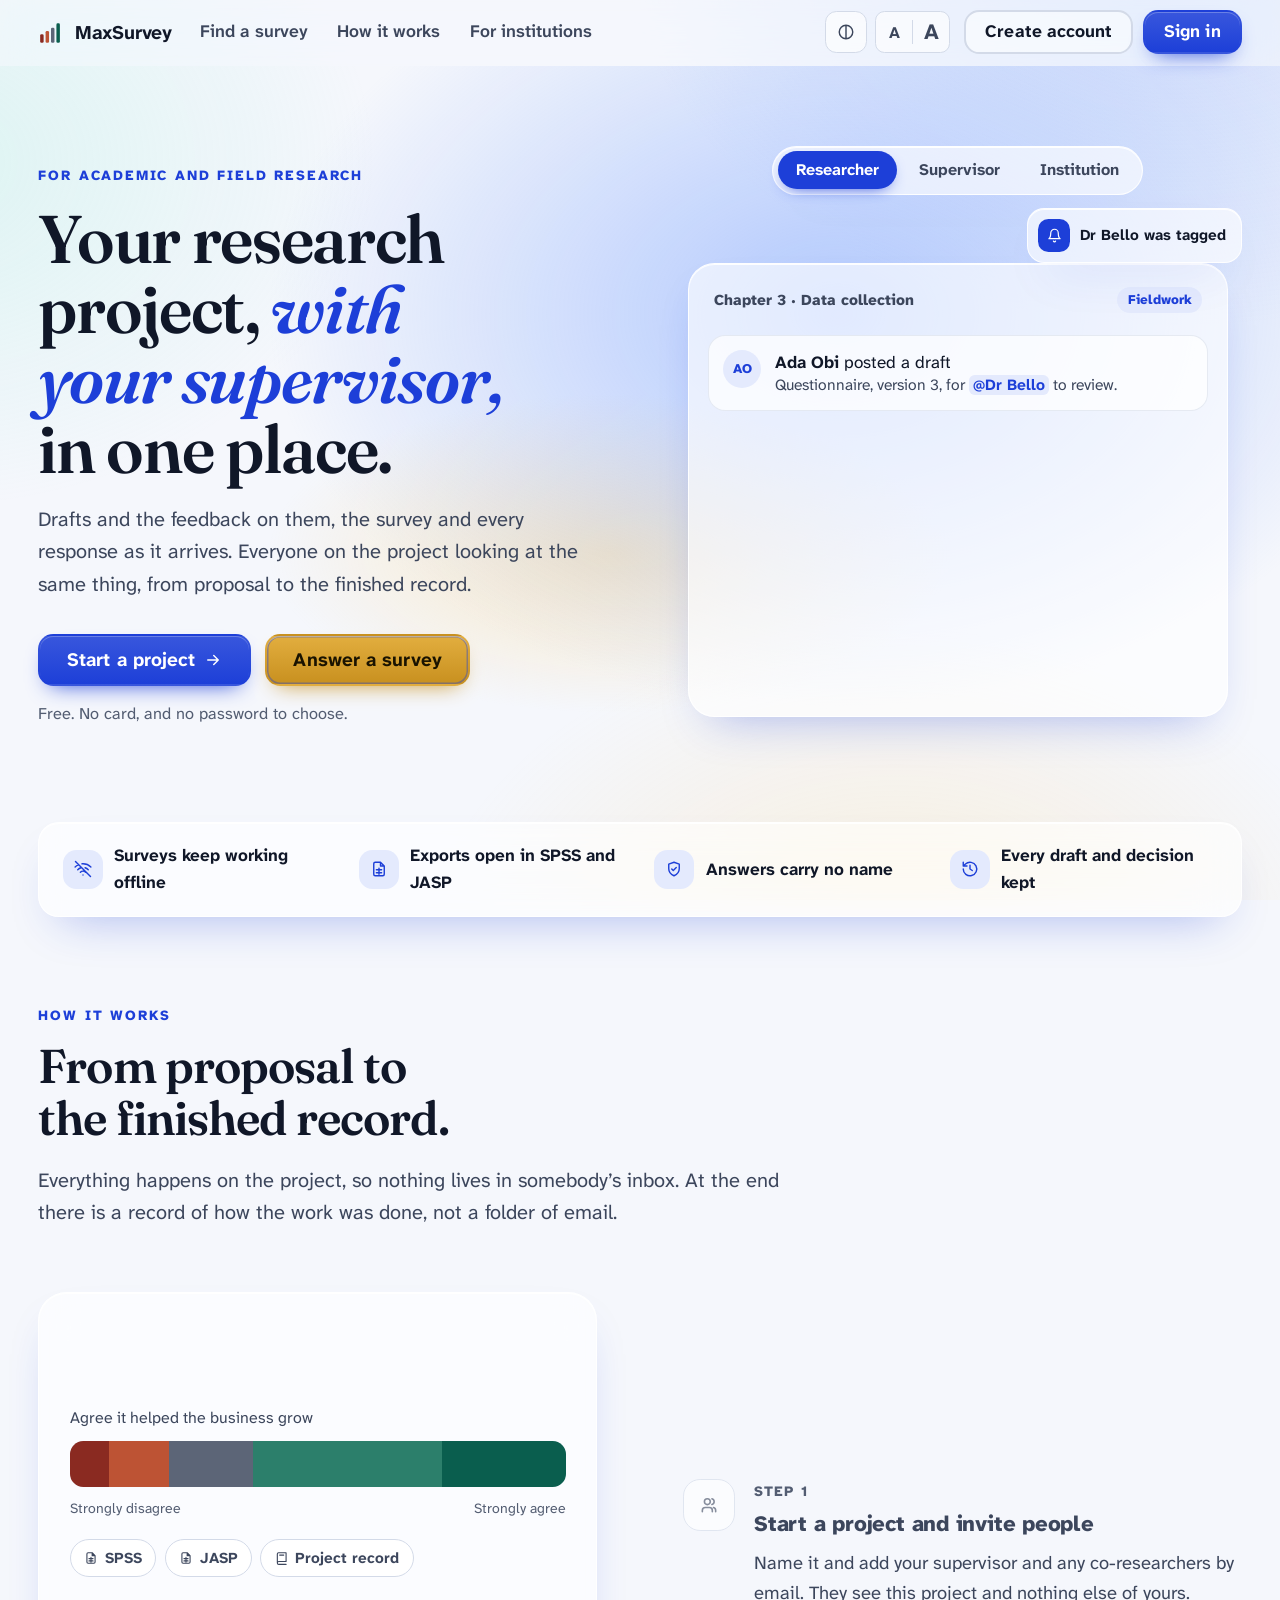
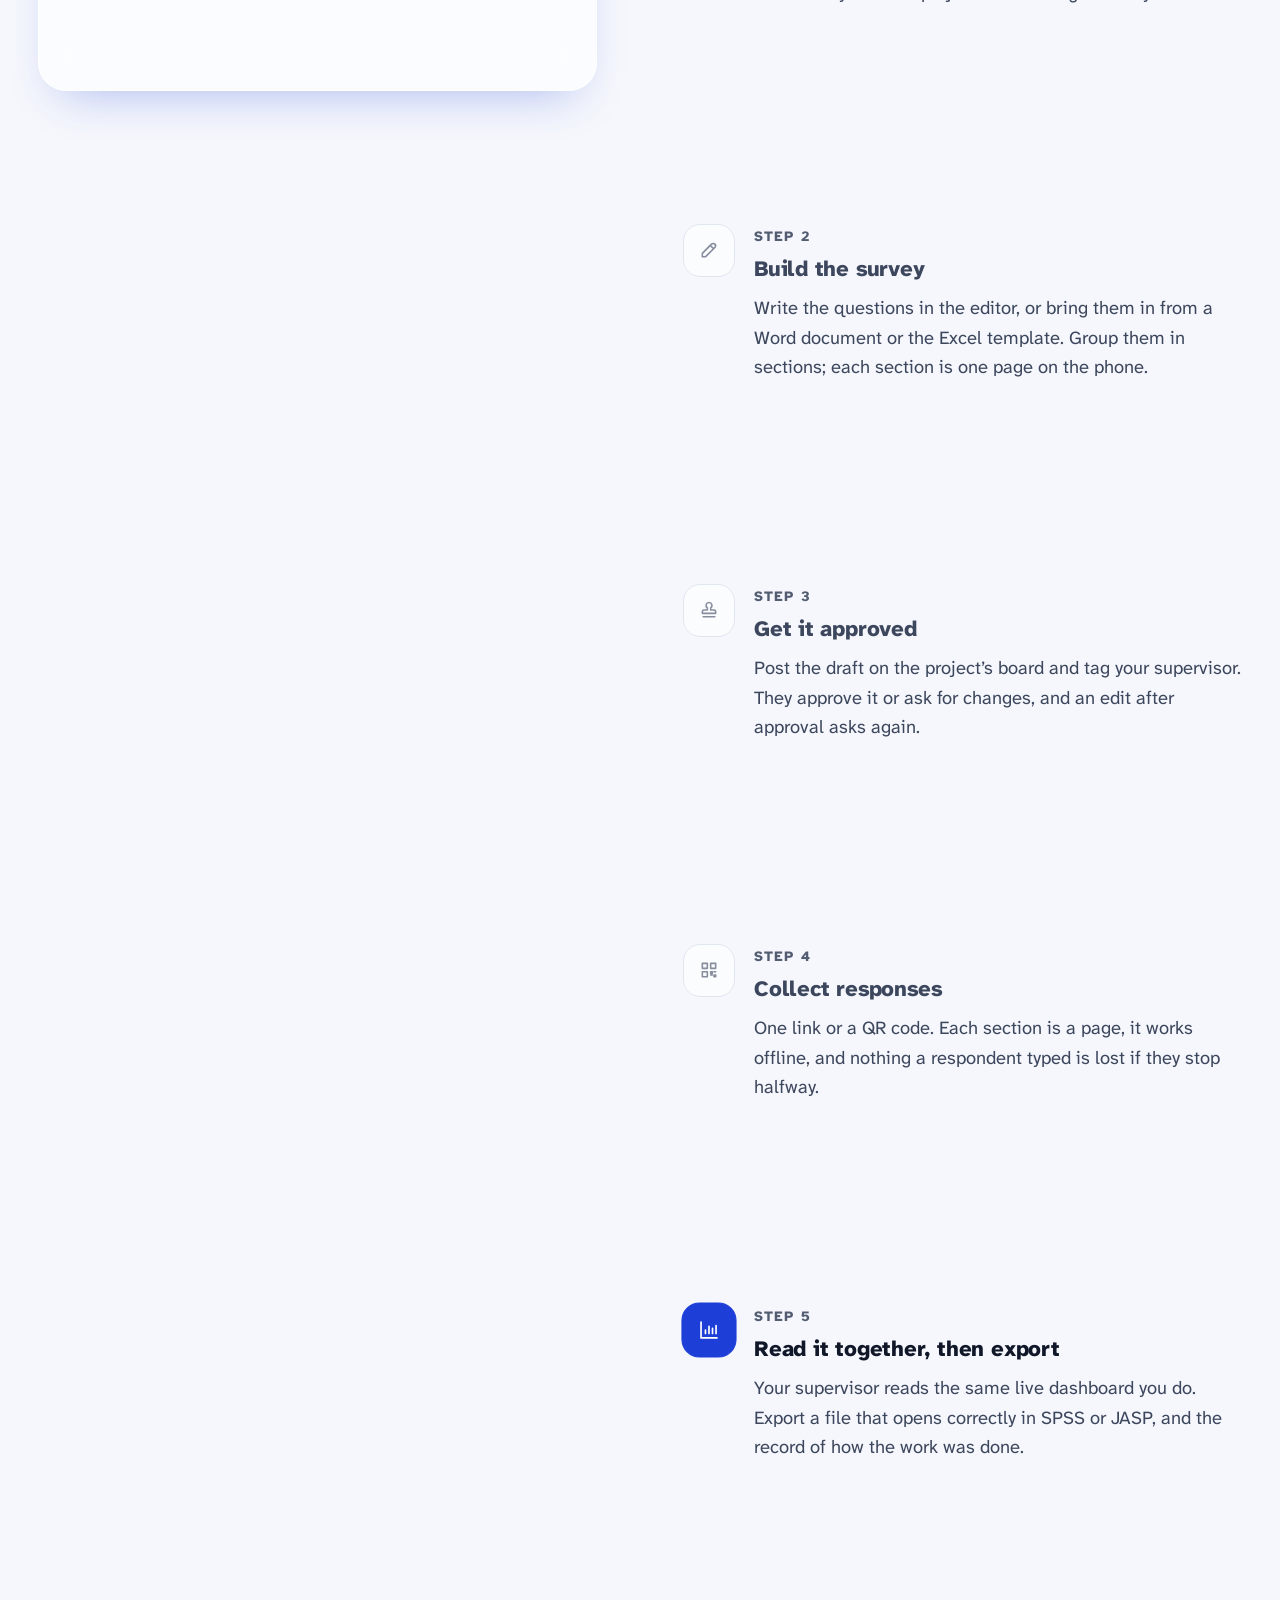
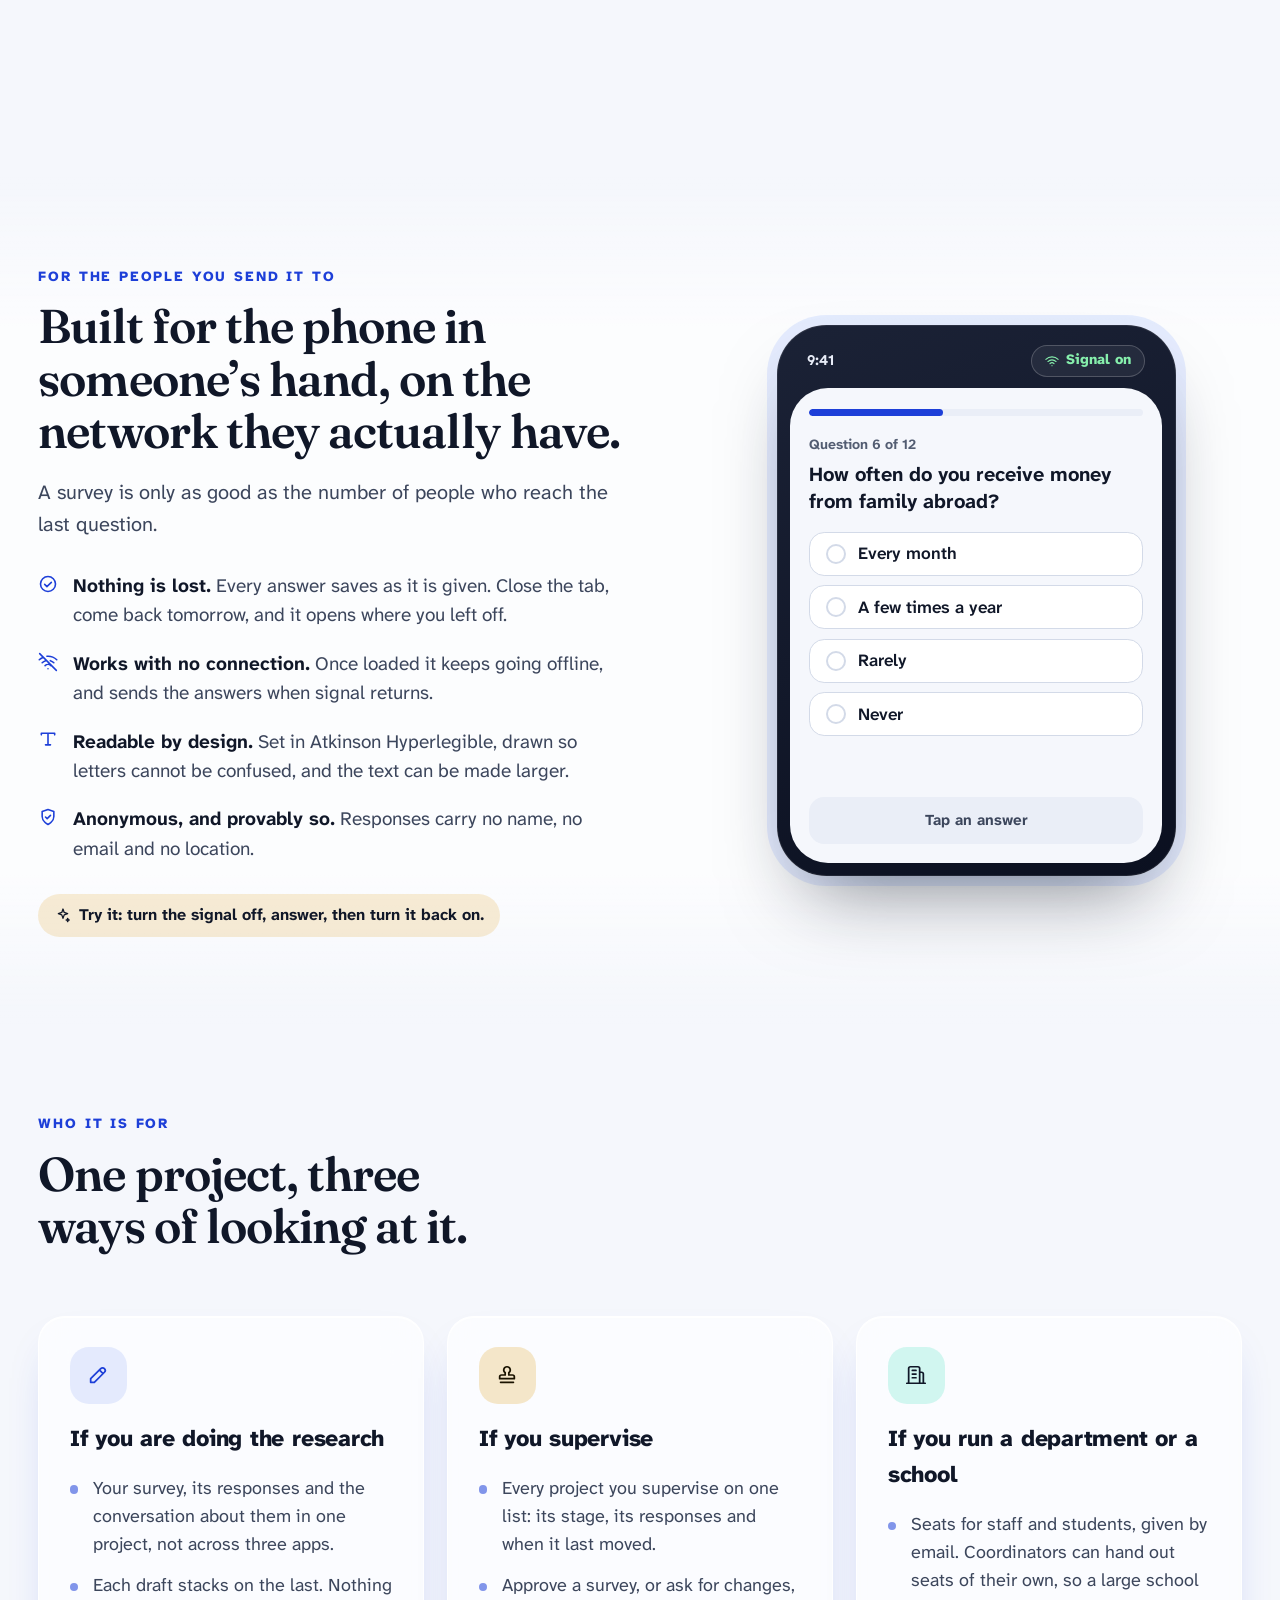
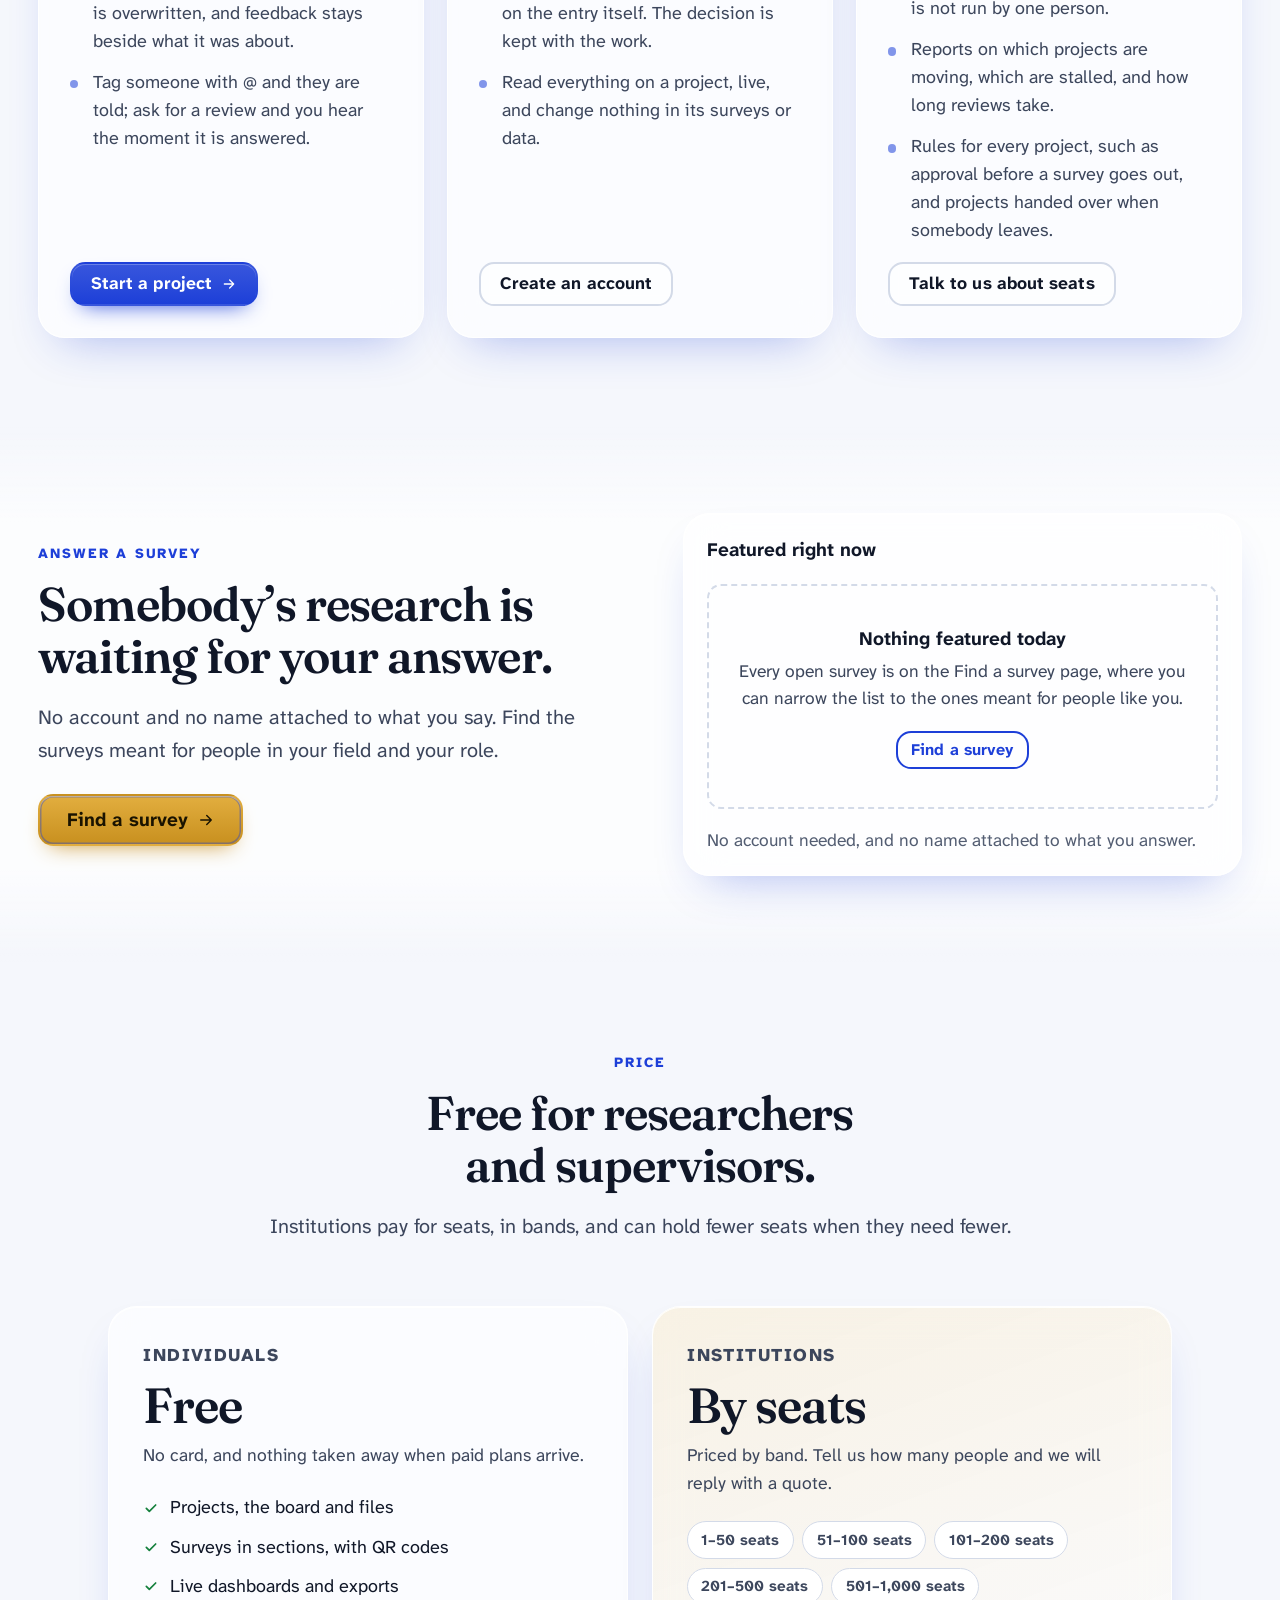
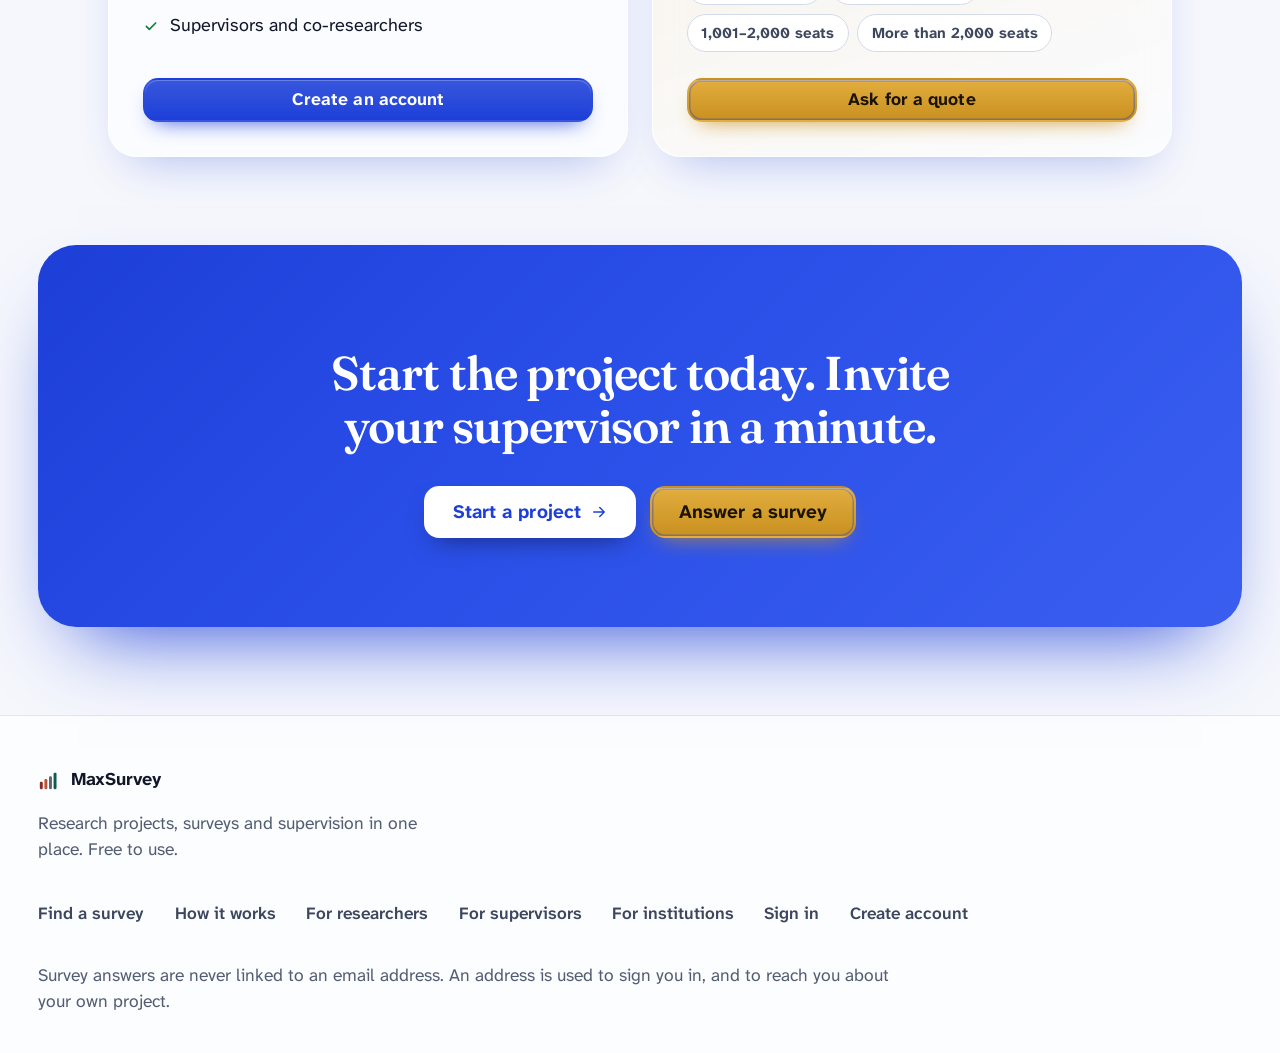
==== commit 8f4a946c: "WS11: final pass — accessibility, phones, keyboard" ====
--- a/survey/index.html
+++ b/survey/index.html
@@ -13,10 +13,10 @@
     <link rel="icon" type="image/svg+xml" href="/survey/favicon.svg" />
     <link rel="apple-touch-icon" href="/survey/icon-192.png" />
     <meta name="theme-color" content="#1d3fd8" />
-    <script type="module" crossorigin src="/survey/assets/styles-DxlCFGaR.js"></script>
+    <script type="module" crossorigin src="/survey/assets/styles-CddTVi9P.js"></script>
     <script type="module" crossorigin src="/survey/assets/preload-helper-Bmgw--z3.js"></script>
-    <script type="module" crossorigin src="/survey/assets/main-CyhskwQd.js"></script>
-    <link rel="stylesheet" crossorigin href="/survey/assets/styles-DIj26FoL.css">
+    <script type="module" crossorigin src="/survey/assets/main-Dvcj1U29.js"></script>
+    <link rel="stylesheet" crossorigin href="/survey/assets/styles-DUsJ0Uuf.css">
   <link rel="manifest" href="/survey/manifest.webmanifest"><script id="vite-plugin-pwa:register-sw" src="/survey/registerSW.js"></script></head>
   <body>
     <div id="root"></div>
--- a/survey/assets/styles-DUsJ0Uuf.css
+++ b/survey/assets/styles-DUsJ0Uuf.css
@@ -0,0 +1 @@
+@layer properties{@supports (((-webkit-hyphens:none)) and (not (margin-trim:inline))) or ((-moz-orient:inline) and (not (color:rgb(from red r g b)))){*,:before,:after,::backdrop{--tw-rotate-x:initial;--tw-rotate-y:initial;--tw-rotate-z:initial;--tw-skew-x:initial;--tw-skew-y:initial;--tw-space-y-reverse:0;--tw-border-style:solid;--tw-leading:initial;--tw-font-weight:initial;--tw-ordinal:initial;--tw-slashed-zero:initial;--tw-numeric-figure:initial;--tw-numeric-spacing:initial;--tw-numeric-fraction:initial;--tw-shadow:0 0 #0000;--tw-shadow-color:initial;--tw-shadow-alpha:100%;--tw-inset-shadow:0 0 #0000;--tw-inset-shadow-color:initial;--tw-inset-shadow-alpha:100%;--tw-ring-color:initial;--tw-ring-shadow:0 0 #0000;--tw-inset-ring-color:initial;--tw-inset-ring-shadow:0 0 #0000;--tw-ring-inset:initial;--tw-ring-offset-width:0px;--tw-ring-offset-color:#fff;--tw-ring-offset-shadow:0 0 #0000;--tw-outline-style:solid;--tw-blur:initial;--tw-brightness:initial;--tw-contrast:initial;--tw-grayscale:initial;--tw-hue-rotate:initial;--tw-invert:initial;--tw-opacity:initial;--tw-saturate:initial;--tw-sepia:initial;--tw-drop-shadow:initial;--tw-drop-shadow-color:initial;--tw-drop-shadow-alpha:100%;--tw-drop-shadow-size:initial;--tw-backdrop-blur:initial;--tw-backdrop-brightness:initial;--tw-backdrop-contrast:initial;--tw-backdrop-grayscale:initial;--tw-backdrop-hue-rotate:initial;--tw-backdrop-invert:initial;--tw-backdrop-opacity:initial;--tw-backdrop-saturate:initial;--tw-backdrop-sepia:initial;--tw-duration:initial;--tw-ease:initial}}}@layer theme{:root,:host{--font-sans:"Atkinson Hyperlegible Next", "Atkinson Hyperlegible", system-ui, -apple-system, "Segoe UI", Roboto, sans-serif;--font-mono:ui-monospace, SFMono-Regular, Menlo, Monaco, Consolas, "Liberation Mono", "Courier New", monospace;--spacing:.25rem;--font-weight-normal:400;--font-weight-semibold:600;--font-weight-bold:700;--leading-tight:1.25;--leading-snug:1.375;--radius-sm:.25rem;--radius-md:.375rem;--radius-lg:.5rem;--radius-xl:.75rem;--radius-2xl:1rem;--ease-out:cubic-bezier(0, 0, .2, 1);--default-transition-duration:.15s;--default-transition-timing-function:cubic-bezier(.4, 0, .2, 1);--default-font-family:var(--font-sans);--default-mono-font-family:var(--font-mono);--font-display:"Fraunces", "Iowan Old Style", Georgia, serif}}@layer base{*,:after,:before,::backdrop{box-sizing:border-box;border:0 solid;margin:0;padding:0}::file-selector-button{box-sizing:border-box;border:0 solid;margin:0;padding:0}html,:host{-webkit-text-size-adjust:100%;tab-size:4;line-height:1.5;font-family:var(--default-font-family,-apple-system, BlinkMacSystemFont, "Segoe UI", Roboto, "Helvetica Neue", "Noto Sans", Arial, sans-serif, "Apple Color Emoji", "Segoe UI Emoji", "Segoe UI Symbol", "Noto Color Emoji");font-feature-settings:var(--default-font-feature-settings,normal);font-variation-settings:var(--default-font-variation-settings,normal);-webkit-tap-highlight-color:transparent}hr{height:0;color:inherit;border-top-width:1px}abbr:where([title]){-webkit-text-decoration:underline dotted;text-decoration:underline dotted}h1,h2,h3,h4,h5,h6{font-size:inherit;font-weight:inherit}a{color:inherit;-webkit-text-decoration:inherit;text-decoration:inherit}b,strong{font-weight:bolder}code,kbd,samp,pre{font-family:var(--default-mono-font-family,ui-monospace, SFMono-Regular, Menlo, Monaco, Consolas, "Liberation Mono", "Courier New", monospace);font-feature-settings:var(--default-mono-font-feature-settings,normal);font-variation-settings:var(--default-mono-font-variation-settings,normal);font-size:1em}small{font-size:80%}sub,sup{vertical-align:baseline;font-size:75%;line-height:0;position:relative}sub{bottom:-.25em}sup{top:-.5em}table{text-indent:0;border-color:inherit;border-collapse:collapse}:-moz-focusring:where(:not(iframe)){outline:auto}progress{vertical-align:baseline}summary{display:list-item}ol,ul,menu{list-style:none}img,svg,video,canvas,audio,iframe,embed,object{vertical-align:middle;display:block}img,video{max-width:100%;height:auto}button,input,select,optgroup,textarea{font:inherit;font-feature-settings:inherit;font-variation-settings:inherit;letter-spacing:inherit;color:inherit;opacity:1;background-color:#0000;border-radius:0}::file-selector-button{font:inherit;font-feature-settings:inherit;font-variation-settings:inherit;letter-spacing:inherit;color:inherit;opacity:1;background-color:#0000;border-radius:0}:where(select:is([multiple],[size])) optgroup{font-weight:bolder}:where(select:is([multiple],[size])) optgroup option{padding-inline-start:20px}::file-selector-button{margin-inline-end:4px}::placeholder{opacity:1}@supports (not ((-webkit-appearance:-apple-pay-button))) or (contain-intrinsic-size:1px){::placeholder{color:currentColor}@supports (color:color-mix(in lab,red,red)){::placeholder{color:color-mix(in oklab,currentcolor 50%,transparent)}}}textarea{resize:vertical}::-webkit-search-decoration{-webkit-appearance:none}::-webkit-date-and-time-value{min-height:1lh;text-align:inherit}::-webkit-datetime-edit{display:inline-flex}::-webkit-datetime-edit-fields-wrapper{padding:0}::-webkit-datetime-edit{padding-block:0}::-webkit-datetime-edit-year-field{padding-block:0}::-webkit-datetime-edit-month-field{padding-block:0}::-webkit-datetime-edit-day-field{padding-block:0}::-webkit-datetime-edit-hour-field{padding-block:0}::-webkit-datetime-edit-minute-field{padding-block:0}::-webkit-datetime-edit-second-field{padding-block:0}::-webkit-datetime-edit-millisecond-field{padding-block:0}::-webkit-datetime-edit-meridiem-field{padding-block:0}::-webkit-calendar-picker-indicator{line-height:1}:-moz-ui-invalid{box-shadow:none}button,input:where([type=button],[type=reset],[type=submit]){appearance:button}::file-selector-button{appearance:button}::-webkit-inner-spin-button{height:auto}::-webkit-outer-spin-button{height:auto}[hidden]:where(:not([hidden=until-found])){display:none!important}}@layer components;@layer utilities{.pointer-events-auto{pointer-events:auto}.pointer-events-none{pointer-events:none}.collapse{visibility:collapse}.invisible{visibility:hidden}.visible{visibility:visible}.sr-only{clip-path:inset(50%);white-space:nowrap;border-width:0;width:1px;height:1px;margin:-1px;padding:0;position:absolute;overflow:hidden}.absolute{position:absolute}.fixed{position:fixed}.relative{position:relative}.static{position:static}.sticky{position:sticky}.inset-0{inset:0}.inset-x-0{inset-inline:0}.top-0{top:0}.bottom-0{bottom:0}.z-30{z-index:30}.z-40{z-index:40}.z-50{z-index:50}.mx-auto{margin-inline:auto}.my-3{margin-block:calc(var(--spacing) * 3)}.my-auto{margin-block:auto}.-mt-1{margin-top:calc(var(--spacing) * -1)}.mt-0\.5{margin-top:calc(var(--spacing) * .5)}.mt-1{margin-top:var(--spacing)}.mt-1\.5{margin-top:calc(var(--spacing) * 1.5)}.mt-2{margin-top:calc(var(--spacing) * 2)}.mt-2\.5{margin-top:calc(var(--spacing) * 2.5)}.mt-3{margin-top:calc(var(--spacing) * 3)}.mt-3\.5{margin-top:calc(var(--spacing) * 3.5)}.mt-4{margin-top:calc(var(--spacing) * 4)}.mt-5{margin-top:calc(var(--spacing) * 5)}.mt-6{margin-top:calc(var(--spacing) * 6)}.mt-7{margin-top:calc(var(--spacing) * 7)}.mt-8{margin-top:calc(var(--spacing) * 8)}.mt-9{margin-top:calc(var(--spacing) * 9)}.mt-10{margin-top:calc(var(--spacing) * 10)}.mb-2{margin-bottom:calc(var(--spacing) * 2)}.mb-2\.5{margin-bottom:calc(var(--spacing) * 2.5)}.mb-3{margin-bottom:calc(var(--spacing) * 3)}.mb-4{margin-bottom:calc(var(--spacing) * 4)}.mb-5{margin-bottom:calc(var(--spacing) * 5)}.mb-6{margin-bottom:calc(var(--spacing) * 6)}.ml-auto{margin-left:auto}.block{display:block}.flex{display:flex}.grid{display:grid}.hidden{display:none}.inline{display:inline}.inline-block{display:inline-block}.inline-flex{display:inline-flex}.table{display:table}.h-1\.5{height:calc(var(--spacing) * 1.5)}.h-\[5px\]{height:5px}.h-\[11px\]{height:11px}.h-\[14px\]{height:14px}.h-\[15px\]{height:15px}.h-\[18px\]{height:18px}.h-\[20px\]{height:20px}.h-\[22px\]{height:22px}.h-\[24px\]{height:24px}.h-\[26px\]{height:26px}.h-\[36px\]{height:36px}.h-\[40px\]{height:40px}.h-\[46px\]{height:46px}.h-\[48px\]{height:48px}.h-full{height:100%}.min-h-\[42px\]{min-height:42px}.min-h-\[44px\]{min-height:44px}.min-h-\[48px\]{min-height:48px}.min-h-\[52px\]{min-height:52px}.min-h-\[54px\]{min-height:54px}.min-h-\[58px\]{min-height:58px}.min-h-\[60px\]{min-height:60px}.min-h-\[100dvh\]{min-height:100dvh}.min-h-\[140px\]{min-height:140px}.min-h-dvh{min-height:100dvh}.w-\[1\.4em\]{width:1.4em}.w-\[11px\]{width:11px}.w-\[14px\]{width:14px}.w-\[15px\]{width:15px}.w-\[18px\]{width:18px}.w-\[20px\]{width:20px}.w-\[22px\]{width:22px}.w-\[36px\]{width:36px}.w-\[42px\]{width:42px}.w-\[44px\]{width:44px}.w-\[58px\]{width:58px}.w-\[62px\]{width:62px}.w-\[72px\]{width:72px}.w-full{width:100%}.w-px{width:1px}.max-w-\[22ch\]{max-width:22ch}.max-w-\[46ch\]{max-width:46ch}.max-w-\[48ch\]{max-width:48ch}.max-w-\[52ch\]{max-width:52ch}.max-w-\[62ch\]{max-width:62ch}.max-w-\[520px\]{max-width:520px}.max-w-\[560px\]{max-width:560px}.max-w-\[680px\]{max-width:680px}.max-w-\[720px\]{max-width:720px}.max-w-\[760px\]{max-width:760px}.max-w-\[820px\]{max-width:820px}.min-w-0{min-width:0}.min-w-\[160px\]{min-width:160px}.min-w-\[180px\]{min-width:180px}.min-w-\[220px\]{min-width:220px}.flex-1{flex:1}.shrink{flex-shrink:1}.shrink-0{flex-shrink:0}.grow{flex-grow:1}.transform{transform:var(--tw-rotate-x,) var(--tw-rotate-y,) var(--tw-rotate-z,) var(--tw-skew-x,) var(--tw-skew-y,)}.cursor-pointer{cursor:pointer}.resize{resize:both}.grid-cols-2{grid-template-columns:repeat(2,minmax(0,1fr))}.flex-col{flex-direction:column}.flex-wrap{flex-wrap:wrap}.items-baseline{align-items:baseline}.items-center{align-items:center}.items-end{align-items:flex-end}.items-start{align-items:flex-start}.justify-between{justify-content:space-between}.justify-center{justify-content:center}.justify-end{justify-content:flex-end}.gap-0\.5{gap:calc(var(--spacing) * .5)}.gap-1{gap:var(--spacing)}.gap-1\.5{gap:calc(var(--spacing) * 1.5)}.gap-2{gap:calc(var(--spacing) * 2)}.gap-2\.5{gap:calc(var(--spacing) * 2.5)}.gap-3{gap:calc(var(--spacing) * 3)}.gap-3\.5{gap:calc(var(--spacing) * 3.5)}.gap-4{gap:calc(var(--spacing) * 4)}.gap-5{gap:calc(var(--spacing) * 5)}.gap-6{gap:calc(var(--spacing) * 6)}.gap-7{gap:calc(var(--spacing) * 7)}.gap-8{gap:calc(var(--spacing) * 8)}.gap-12{gap:calc(var(--spacing) * 12)}.gap-px{gap:1px}:where(.space-y-3\.5>:not(:last-child)){--tw-space-y-reverse:0;margin-block-start:calc(calc(var(--spacing) * 3.5) * var(--tw-space-y-reverse));margin-block-end:calc(calc(var(--spacing) * 3.5) * calc(1 - var(--tw-space-y-reverse)))}:where(.space-y-4>:not(:last-child)){--tw-space-y-reverse:0;margin-block-start:calc(calc(var(--spacing) * 4) * var(--tw-space-y-reverse));margin-block-end:calc(calc(var(--spacing) * 4) * calc(1 - var(--tw-space-y-reverse)))}.gap-x-2{column-gap:calc(var(--spacing) * 2)}.gap-x-3{column-gap:calc(var(--spacing) * 3)}.gap-x-3\.5{column-gap:calc(var(--spacing) * 3.5)}.gap-x-4{column-gap:calc(var(--spacing) * 4)}.gap-x-5{column-gap:calc(var(--spacing) * 5)}.gap-y-0\.5{row-gap:calc(var(--spacing) * .5)}.gap-y-1{row-gap:var(--spacing)}.gap-y-1\.5{row-gap:calc(var(--spacing) * 1.5)}.gap-y-2{row-gap:calc(var(--spacing) * 2)}.gap-y-3{row-gap:calc(var(--spacing) * 3)}.truncate{text-overflow:ellipsis;white-space:nowrap;overflow:hidden}.overflow-hidden{overflow:hidden}.overflow-x-auto{overflow-x:auto}.overflow-y-auto{overflow-y:auto}.rounded{border-radius:.25rem}.rounded-2xl{border-radius:var(--radius-2xl)}.rounded-\[6px\]{border-radius:6px}.rounded-full{border-radius:3.40282e38px}.rounded-lg{border-radius:var(--radius-lg)}.rounded-md{border-radius:var(--radius-md)}.rounded-sm{border-radius:var(--radius-sm)}.rounded-xl{border-radius:var(--radius-xl)}.rounded-t-2xl{border-top-left-radius:var(--radius-2xl);border-top-right-radius:var(--radius-2xl)}.border{border-style:var(--tw-border-style);border-width:1px}.border-2{border-style:var(--tw-border-style);border-width:2px}.border-\[1\.5px\]{border-style:var(--tw-border-style);border-width:1.5px}.border-t{border-top-style:var(--tw-border-style);border-top-width:1px}.border-t-2{border-top-style:var(--tw-border-style);border-top-width:2px}.border-b{border-bottom-style:var(--tw-border-style);border-bottom-width:1px}.border-dashed{--tw-border-style:dashed;border-style:dashed}.p-4{padding:calc(var(--spacing) * 4)}.p-5{padding:calc(var(--spacing) * 5)}.p-6{padding:calc(var(--spacing) * 6)}.px-2{padding-inline:calc(var(--spacing) * 2)}.px-2\.5{padding-inline:calc(var(--spacing) * 2.5)}.px-3{padding-inline:calc(var(--spacing) * 3)}.px-3\.5{padding-inline:calc(var(--spacing) * 3.5)}.px-4{padding-inline:calc(var(--spacing) * 4)}.px-5{padding-inline:calc(var(--spacing) * 5)}.px-6{padding-inline:calc(var(--spacing) * 6)}.px-\[3px\]{padding-inline:3px}.py-0\.5{padding-block:calc(var(--spacing) * .5)}.py-1{padding-block:var(--spacing)}.py-1\.5{padding-block:calc(var(--spacing) * 1.5)}.py-2{padding-block:calc(var(--spacing) * 2)}.py-2\.5{padding-block:calc(var(--spacing) * 2.5)}.py-3{padding-block:calc(var(--spacing) * 3)}.py-3\.5{padding-block:calc(var(--spacing) * 3.5)}.py-4{padding-block:calc(var(--spacing) * 4)}.py-5{padding-block:calc(var(--spacing) * 5)}.py-6{padding-block:calc(var(--spacing) * 6)}.py-7{padding-block:calc(var(--spacing) * 7)}.py-8{padding-block:calc(var(--spacing) * 8)}.py-10{padding-block:calc(var(--spacing) * 10)}.py-12{padding-block:calc(var(--spacing) * 12)}.py-16{padding-block:calc(var(--spacing) * 16)}.pt-4{padding-top:calc(var(--spacing) * 4)}.pt-6{padding-top:calc(var(--spacing) * 6)}.pt-8{padding-top:calc(var(--spacing) * 8)}.pt-10{padding-top:calc(var(--spacing) * 10)}.pb-1{padding-bottom:var(--spacing)}.pb-5{padding-bottom:calc(var(--spacing) * 5)}.pb-7{padding-bottom:calc(var(--spacing) * 7)}.pb-10{padding-bottom:calc(var(--spacing) * 10)}.text-center{text-align:center}.text-left{text-align:left}.text-right{text-align:right}.font-display{font-family:var(--font-display)}.text-\[0\.72rem\]{font-size:.72rem}.text-\[0\.82rem\]{font-size:.82rem}.text-\[0\.85rem\]{font-size:.85rem}.text-\[1\.5rem\]{font-size:1.5rem}.text-\[1\.15rem\]{font-size:1.15rem}.text-\[2\.4rem\]{font-size:2.4rem}.text-\[2rem\]{font-size:2rem}.text-\[12\.5px\]{font-size:12.5px}.text-\[12px\]{font-size:12px}.text-\[15px\]{font-size:15px}.text-\[clamp\(1\.9rem\,1\.3rem\+2\.4vw\,2\.8rem\)\]{font-size:clamp(1.9rem,1.3rem + 2.4vw,2.8rem)}.leading-\[1\.08\]{--tw-leading:1.08;line-height:1.08}.leading-none{--tw-leading:1;line-height:1}.leading-snug{--tw-leading:var(--leading-snug);line-height:var(--leading-snug)}.leading-tight{--tw-leading:var(--leading-tight);line-height:var(--leading-tight)}.font-bold{--tw-font-weight:var(--font-weight-bold);font-weight:var(--font-weight-bold)}.font-normal{--tw-font-weight:var(--font-weight-normal);font-weight:var(--font-weight-normal)}.font-semibold{--tw-font-weight:var(--font-weight-semibold);font-weight:var(--font-weight-semibold)}.whitespace-normal{white-space:normal}.whitespace-nowrap{white-space:nowrap}.whitespace-pre-wrap{white-space:pre-wrap}.capitalize{text-transform:capitalize}.italic{font-style:italic}.ordinal{--tw-ordinal:ordinal;font-variant-numeric:var(--tw-ordinal,) var(--tw-slashed-zero,) var(--tw-numeric-figure,) var(--tw-numeric-spacing,) var(--tw-numeric-fraction,)}.tabular-nums{--tw-numeric-spacing:tabular-nums;font-variant-numeric:var(--tw-ordinal,) var(--tw-slashed-zero,) var(--tw-numeric-figure,) var(--tw-numeric-spacing,) var(--tw-numeric-fraction,)}.underline{text-decoration-line:underline}.underline-offset-4{text-underline-offset:4px}.accent-\[var\(--accent\)\]{accent-color:var(--accent)}.opacity-75{opacity:.75}.opacity-80{opacity:.8}.ring{--tw-ring-shadow:var(--tw-ring-inset,) 0 0 0 calc(1px + var(--tw-ring-offset-width)) var(--tw-ring-color,currentcolor);box-shadow:var(--tw-inset-shadow),var(--tw-inset-ring-shadow),var(--tw-ring-offset-shadow),var(--tw-ring-shadow),var(--tw-shadow)}.outline{outline-style:var(--tw-outline-style);outline-width:1px}.blur{--tw-blur:blur(8px);filter:var(--tw-blur,) var(--tw-brightness,) var(--tw-contrast,) var(--tw-grayscale,) var(--tw-hue-rotate,) var(--tw-invert,) var(--tw-saturate,) var(--tw-sepia,) var(--tw-drop-shadow,)}.filter{filter:var(--tw-blur,) var(--tw-brightness,) var(--tw-contrast,) var(--tw-grayscale,) var(--tw-hue-rotate,) var(--tw-invert,) var(--tw-saturate,) var(--tw-sepia,) var(--tw-drop-shadow,)}.backdrop-blur{--tw-backdrop-blur:blur(8px);-webkit-backdrop-filter:var(--tw-backdrop-blur,) var(--tw-backdrop-brightness,) var(--tw-backdrop-contrast,) var(--tw-backdrop-grayscale,) var(--tw-backdrop-hue-rotate,) var(--tw-backdrop-invert,) var(--tw-backdrop-opacity,) var(--tw-backdrop-saturate,) var(--tw-backdrop-sepia,);backdrop-filter:var(--tw-backdrop-blur,) var(--tw-backdrop-brightness,) var(--tw-backdrop-contrast,) var(--tw-backdrop-grayscale,) var(--tw-backdrop-hue-rotate,) var(--tw-backdrop-invert,) var(--tw-backdrop-opacity,) var(--tw-backdrop-saturate,) var(--tw-backdrop-sepia,)}.transition{transition-property:color,background-color,border-color,outline-color,text-decoration-color,fill,stroke,--tw-gradient-from,--tw-gradient-via,--tw-gradient-to,opacity,box-shadow,transform,translate,scale,rotate,filter,-webkit-backdrop-filter,backdrop-filter,display,content-visibility,overlay,pointer-events;transition-timing-function:var(--tw-ease,var(--default-transition-timing-function));transition-duration:var(--tw-duration,var(--default-transition-duration))}.transition-\[width\]{transition-property:width;transition-timing-function:var(--tw-ease,var(--default-transition-timing-function));transition-duration:var(--tw-duration,var(--default-transition-duration))}.transition-all{transition-property:all;transition-timing-function:var(--tw-ease,var(--default-transition-timing-function));transition-duration:var(--tw-duration,var(--default-transition-duration))}.transition-colors{transition-property:color,background-color,border-color,outline-color,text-decoration-color,fill,stroke,--tw-gradient-from,--tw-gradient-via,--tw-gradient-to;transition-timing-function:var(--tw-ease,var(--default-transition-timing-function));transition-duration:var(--tw-duration,var(--default-transition-duration))}.transition-opacity{transition-property:opacity;transition-timing-function:var(--tw-ease,var(--default-transition-timing-function));transition-duration:var(--tw-duration,var(--default-transition-duration))}.transition-transform{transition-property:transform,translate,scale,rotate;transition-timing-function:var(--tw-ease,var(--default-transition-timing-function));transition-duration:var(--tw-duration,var(--default-transition-duration))}.duration-200{--tw-duration:.2s;transition-duration:.2s}.duration-300{--tw-duration:.3s;transition-duration:.3s}.duration-500{--tw-duration:.5s;transition-duration:.5s}.duration-700{--tw-duration:.7s;transition-duration:.7s}.ease-out{--tw-ease:var(--ease-out);transition-timing-function:var(--ease-out)}.outline-none{--tw-outline-style:none;outline-style:none}@media(hover:hover){.hover\:border-\[var\(--accent\)\]:hover{border-color:var(--accent)}.hover\:border-\[var\(--ink-faint\)\]:hover{border-color:var(--ink-faint)}.hover\:bg-\[var\(--accent-wash\)\]:hover{background-color:var(--accent-wash)}.hover\:text-\[var\(--ink\)\]:hover{color:var(--ink)}.hover\:brightness-\[0\.97\]:hover{--tw-brightness:brightness(.97);filter:var(--tw-blur,) var(--tw-brightness,) var(--tw-contrast,) var(--tw-grayscale,) var(--tw-hue-rotate,) var(--tw-invert,) var(--tw-saturate,) var(--tw-sepia,) var(--tw-drop-shadow,)}}.disabled\:cursor-not-allowed:disabled{cursor:not-allowed}.disabled\:opacity-30:disabled{opacity:.3}.disabled\:opacity-35:disabled{opacity:.35}.disabled\:opacity-40:disabled{opacity:.4}.disabled\:opacity-45:disabled{opacity:.45}.disabled\:opacity-50:disabled{opacity:.5}@media(min-width:40rem){.sm\:block{display:block}.sm\:w-auto{width:auto}.sm\:grid-cols-2{grid-template-columns:repeat(2,minmax(0,1fr))}.sm\:grid-cols-3{grid-template-columns:repeat(3,minmax(0,1fr))}.sm\:grid-cols-4{grid-template-columns:repeat(4,minmax(0,1fr))}.sm\:flex-row{flex-direction:row}.sm\:items-baseline{align-items:baseline}.sm\:items-center{align-items:center}.sm\:gap-3{gap:calc(var(--spacing) * 3)}.sm\:gap-4{gap:calc(var(--spacing) * 4)}.sm\:rounded-2xl{border-radius:var(--radius-2xl)}.sm\:p-5{padding:calc(var(--spacing) * 5)}.sm\:p-7{padding:calc(var(--spacing) * 7)}.sm\:px-5{padding-inline:calc(var(--spacing) * 5)}.sm\:px-7{padding-inline:calc(var(--spacing) * 7)}.sm\:py-10{padding-block:calc(var(--spacing) * 10)}.sm\:py-14{padding-block:calc(var(--spacing) * 14)}.sm\:py-20{padding-block:calc(var(--spacing) * 20)}.sm\:text-right{text-align:right}}@media(min-width:64rem){.lg\:grid-cols-2{grid-template-columns:repeat(2,minmax(0,1fr))}}}:root{--paper:#f5f7fc;--surface:#fff;--surface-2:#eaeef7;--surface-3:#dbe1ee;--ink:#101728;--ink-soft:#3c465c;--ink-faint:#535d72;--rule:#d3dae8;--rule-soft:#e6eaf3;--accent:#1d3fd8;--accent-hover:#1833b4;--accent-wash:#e4eafd;--accent-ring:#1d3fd84d;--on-accent:#fff;--amber:#8a5a00;--s1:#8a2a21;--s2:#bd5334;--s3:#5c6577;--s4:#2c7f6b;--s5:#0a5e4e;--on-scale:#fff;--shadow:0 1px 2px #1017280f, 0 8px 24px -12px #10172833;--shadow-lift:0 2px 6px #1017281a, 0 20px 44px -16px #10172852;--gold:#e2ae3f;--gold-2:#c8901f;--on-gold:#1a1300;--glass:#ffffff9e;--glass-strong:#ffffffd1;--glass-edge:#ffffffe6;--glass-shadow:0 1px 0 #ffffffe6 inset, 0 22px 48px -24px #1d3fd861;--field-1:#7aa2ff;--field-2:#ffd27a;--field-3:#9eeedd;--ok:#15803d;--ok-wash:#dcfce7}@media(prefers-color-scheme:dark){:root:not([data-theme=light]){--paper:#0b1020;--surface:#141b2e;--surface-2:#1c2540;--surface-3:#27314f;--ink:#e8ecf7;--ink-soft:#a8b2c8;--ink-faint:#8590a8;--rule:#27314f;--rule-soft:#1b2438;--accent:#9db6ff;--accent-hover:#b9cbff;--accent-wash:#18245a;--accent-ring:#9db6ff59;--on-accent:#0b1020;--amber:#e0b25c;--s1:#e2705a;--s2:#f0a07c;--s3:#9aa4bc;--s4:#5cc9ac;--s5:#8fe3c8;--on-scale:#0b1020;--shadow:0 1px 2px #00000080, 0 10px 28px -14px #000000bf;--shadow-lift:0 2px 8px #0009, 0 24px 50px -18px #000000d9;--gold:#e8b54a;--gold-2:#c9921f;--on-gold:#1a1300;--glass:#141b2e94;--glass-strong:#141b2ecc;--glass-edge:#ffffff1a;--glass-shadow:0 1px 0 #ffffff0f inset, 0 26px 52px -22px #000000bf;--field-1:#2c40b8;--field-2:#7a5410;--field-3:#0f5a52;--ok:#6ee7a8;--ok-wash:#0f3d2b}}:root[data-theme=dark]{--paper:#0b1020;--surface:#141b2e;--surface-2:#1c2540;--surface-3:#27314f;--ink:#e8ecf7;--ink-soft:#a8b2c8;--ink-faint:#8590a8;--rule:#27314f;--rule-soft:#1b2438;--accent:#9db6ff;--accent-hover:#b9cbff;--accent-wash:#18245a;--accent-ring:#9db6ff59;--on-accent:#0b1020;--amber:#e0b25c;--s1:#e2705a;--s2:#f0a07c;--s3:#9aa4bc;--s4:#5cc9ac;--s5:#8fe3c8;--on-scale:#0b1020;--shadow:0 1px 2px #00000080, 0 10px 28px -14px #000000bf;--shadow-lift:0 2px 8px #0009, 0 24px 50px -18px #000000d9;--gold:#e8b54a;--gold-2:#c9921f;--on-gold:#1a1300;--glass:#141b2e94;--glass-strong:#141b2ecc;--glass-edge:#ffffff1a;--glass-shadow:0 1px 0 #ffffff0f inset, 0 26px 52px -22px #000000bf;--field-1:#2c40b8;--field-2:#7a5410;--field-3:#0f5a52;--ok:#6ee7a8;--ok-wash:#0f3d2b}html{background:var(--paper);-webkit-text-size-adjust:100%;font-size:19px}body{background:var(--paper);color:var(--ink);font-family:var(--font-sans);-webkit-font-smoothing:antialiased;text-rendering:optimizelegibility;padding:env(safe-area-inset-top) env(safe-area-inset-right) env(safe-area-inset-bottom) env(safe-area-inset-left);margin:0;font-size:1rem;line-height:1.6}::selection{background:var(--accent-wash);color:var(--ink)}:focus-visible{outline:3px solid var(--accent);outline-offset:3px;border-radius:6px}.t-display{letter-spacing:-.012em;text-wrap:balance;font-size:clamp(1.7rem,1.2rem + 2.6vw,2.35rem);font-weight:700;line-height:1.18}.t-section{text-wrap:balance;font-size:clamp(1.5rem,1.15rem + 1.9vw,1.95rem);font-weight:700;line-height:1.22}.t-question{letter-spacing:-.005em;text-wrap:balance;font-size:clamp(1.4rem,1.1rem + 1.5vw,1.75rem);font-weight:700;line-height:1.3}.t-question-stacked{font-size:1.18rem;font-weight:600;line-height:1.4}.t-lead{font-size:1.06rem;line-height:1.62}.t-body{font-size:1rem;line-height:1.6}.t-option{font-size:1.02rem;font-weight:500;line-height:1.35}.t-help{font-size:.92rem;line-height:1.5}.t-review{font-size:.88rem;line-height:1.42}.t-meta{letter-spacing:.09em;text-transform:uppercase;font-variant-numeric:tabular-nums;font-size:.76rem;font-weight:700}.t-button{font-size:1rem;font-weight:600}.is-selected{box-shadow:0 0 0 3px var(--accent-ring)}@keyframes slide-in-fwd{0%{opacity:0;transform:translate(20px)}to{opacity:1;transform:none}}@keyframes slide-in-back{0%{opacity:0;transform:translate(-20px)}to{opacity:1;transform:none}}.enter-fwd{animation:.4s cubic-bezier(.22,1,.36,1) both slide-in-fwd}.enter-back{animation:.4s cubic-bezier(.22,1,.36,1) both slide-in-back}@media(prefers-reduced-motion:reduce){*,:before,:after{transition-duration:.01ms!important;animation-duration:.01ms!important;animation-iteration-count:1!important}}@keyframes rise{0%{opacity:0;transform:translateY(18px)}to{opacity:1;transform:none}}.rise{animation:.7s cubic-bezier(.16,1,.3,1) both rise}.seq-1{animation-delay:0s}.seq-2{animation-delay:70ms}.seq-3{animation-delay:.14s}.seq-4{animation-delay:.21s}.seq-5{animation-delay:.3s}.reveal{opacity:0;transition:opacity .65s cubic-bezier(.16,1,.3,1),transform .65s cubic-bezier(.16,1,.3,1);transform:translateY(22px)}.reveal.shown{opacity:1;transform:none}.scale-field{filter:blur(64px);opacity:.34;pointer-events:none;grid-template-columns:repeat(5,1fr);height:130%;display:grid;position:absolute;inset:-20% -10% auto}@media(min-width:1024px){.scale-field{-webkit-mask-image:linear-gradient(95deg,#0000 6%,#0006 34%,#000 62%);mask-image:linear-gradient(95deg,#0000 6%,#0006,#000 62%)}}@media(max-width:1023px){.scale-field{opacity:.26}}.scale-field span{transform-origin:50%;will-change:transform;border-radius:50%}.shell{--shell-max:1440px;width:100%;max-width:var(--shell-max);margin-inline:auto;padding-inline:clamp(1.25rem,3vw,3rem)}.shell--wide{--shell-max:1660px}.skip-link{z-index:100;background:var(--accent);color:var(--on-accent);border-radius:.6rem;padding:.7rem 1.1rem;font-weight:700;text-decoration:none;transition:top .16s;position:absolute;top:-4rem;left:.75rem}.skip-link:focus-visible{top:.75rem}:where(a,button,input,select,textarea,[tabindex]):focus-visible{outline:3px solid var(--accent);outline-offset:2px;border-radius:.4rem}@media(prefers-reduced-motion:reduce){.skip-link{transition:none}}.opt-row{grid-template-columns:minmax(0,11rem) 1fr auto;align-items:center;gap:.625rem;display:grid}@media(max-width:560px){.opt-row{grid-template-columns:1fr auto;row-gap:.3rem}.opt-row>:first-child{grid-area:1/1}.opt-row>:nth-child(3){grid-area:1/2}.opt-row>:nth-child(2){grid-area:2/1/auto/-1}}.scale-field span:first-child{background:var(--s1);animation:19s ease-in-out infinite breathe}.scale-field span:nth-child(2){background:var(--s2);animation:23s ease-in-out -4s infinite breathe}.scale-field span:nth-child(3){background:var(--s3);animation:21s ease-in-out -9s infinite breathe}.scale-field span:nth-child(4){background:var(--s4);animation:25s ease-in-out -14s infinite breathe}.scale-field span:nth-child(5){background:var(--s5);animation:27s ease-in-out -6s infinite breathe}@keyframes breathe{0%,to{transform:translate(0)scale(.9)}50%{transform:translateY(-9%)scale(1.15)}}.sweep{pointer-events:none;background:linear-gradient(100deg,transparent 34%,var(--surface) 50%,transparent 66%);position:absolute;inset:0}@supports (color:color-mix(in lab,red,red)){.sweep{background:linear-gradient(100deg,transparent 34%,color-mix(in srgb,var(--surface) 62%,transparent) 50%,transparent 66%)}}.sweep{background-size:260% 100%;animation:14s linear infinite sweep}@keyframes sweep{0%{background-position:180% 0}to{background-position:-80% 0}}.line-mask{padding-bottom:.08em;display:block;overflow:hidden}.line-mask>span{animation:.85s cubic-bezier(.16,1,.3,1) both line-up;display:block}.line-1>span{animation-delay:50ms}.line-2>span{animation-delay:.17s}.line-3>span{animation-delay:.26s}@keyframes line-up{0%{transform:translateY(105%)}to{transform:none}}@keyframes soft-pulse{0%,to{opacity:1}50%{opacity:.55}}.in-progress{animation:2.6s ease-in-out infinite soft-pulse}@media(prefers-reduced-motion:reduce){.rise,.scale-field span,.sweep,.in-progress{animation:none}.line-mask>span{animation:none;transform:none}.reveal{opacity:1;transition:none;transform:none}}.survey-card{border-color:var(--rule);transition:border-color .2s,transform .2s cubic-bezier(.16,1,.3,1)}.survey-card:hover{border-color:var(--accent);transform:translateY(-2px)}.survey-card:active{transform:translateY(0)}@media(prefers-reduced-motion:reduce){.survey-card,.survey-card:hover,.survey-card:active{transition:border-color .2s;transform:none}}.demo-frame,.demo-screen{background:0 0}@media(min-width:640px){.demo-frame{background:var(--surface-2);box-shadow:var(--shadow-lift)}.demo-screen{background:var(--paper)}}.site-header{z-index:40;background:var(--paper);border-bottom:1px solid #0000;position:sticky;top:0}@supports (color:color-mix(in lab,red,red)){.site-header{background:color-mix(in srgb,var(--paper) 86%,transparent)}}.site-header{-webkit-backdrop-filter:saturate(1.4)blur(14px);transition:border-color .2s,box-shadow .22s,background .2s}.site-header.is-lifted{border-bottom-color:var(--rule);box-shadow:var(--shadow);background:var(--paper)}@supports (color:color-mix(in lab,red,red)){.site-header.is-lifted{background:color-mix(in srgb,var(--paper) 94%,transparent)}}.site-header__row{flex-wrap:nowrap;align-items:center;gap:.75rem;min-height:60px;padding-block:.55rem;display:flex}.site-header__spacer{flex:auto}.site-brand{color:var(--ink);letter-spacing:-.01em;white-space:nowrap;border-radius:.5rem;align-items:center;gap:.55rem;font-weight:700;text-decoration:none;display:inline-flex}.site-brand span{font-size:1.02rem}.site-brand--sm span{font-size:.95rem}.site-mark{place-items:center;transition:transform .22s cubic-bezier(.16,1,.3,1);display:inline-grid}.site-brand:hover .site-mark{transform:translateY(-1px)scale(1.04)}.site-nav{align-items:center;gap:.15rem;display:flex}.nav-link{min-height:42px;color:var(--ink-soft);white-space:nowrap;border-radius:.55rem;align-items:center;gap:.4rem;padding:0 .7rem;font-size:.92rem;font-weight:600;text-decoration:none;transition:color .15s,background-color .15s;display:inline-flex;position:relative}.nav-link:after{content:"";background:var(--accent);transform-origin:0;border-radius:2px;height:2px;transition:transform .22s cubic-bezier(.16,1,.3,1);position:absolute;bottom:4px;left:.7rem;right:.7rem;transform:scaleX(0)}.nav-link:hover{color:var(--ink);background:var(--surface-2)}@supports (color:color-mix(in lab,red,red)){.nav-link:hover{background:color-mix(in srgb,var(--surface-2) 70%,transparent)}}.nav-link:hover:after{transform:scaleX(.4)}.nav-link[aria-current=page]{color:var(--accent);background:var(--accent-wash)}.nav-link[aria-current=page]:after{transform:scaleX(1)}.nav-badge{background:var(--accent);min-width:1.35rem;height:1.35rem;color:var(--on-accent);font-variant-numeric:tabular-nums;border-radius:999px;place-items:center;padding:0 .3rem;font-size:.72rem;font-weight:700;line-height:1;display:inline-grid}.site-tools,.site-account{align-items:center;gap:.4rem;display:flex}.account-email{text-overflow:ellipsis;white-space:nowrap;max-width:17ch;color:var(--ink-faint);font-size:.85rem;overflow:hidden}.account-skeleton{background:linear-gradient(100deg,var(--surface-2) 30%,var(--surface-3) 50%,var(--surface-2) 70%);border-radius:.6rem;width:7.5rem;height:42px;display:inline-block}@supports (color:color-mix(in lab,red,red)){.account-skeleton{background:linear-gradient(100deg,var(--surface-2) 30%,color-mix(in srgb,var(--surface-3) 60%,var(--surface-2)) 50%,var(--surface-2) 70%)}}.account-skeleton{background-size:300% 100%;animation:1.6s linear infinite shimmer}@keyframes shimmer{0%{background-position:150% 0}to{background-position:-50% 0}}.theme-toggle{border:2px solid var(--rule);width:42px;height:42px;color:var(--ink-soft);cursor:pointer;background:0 0;border-radius:.6rem;place-items:center;font-size:1rem;transition:border-color .15s,color .15s,transform .15s;display:inline-grid}.theme-toggle:hover{border-color:var(--accent);color:var(--accent)}.theme-toggle:active{transform:scale(.94)}.site-burger{border:2px solid var(--rule);min-height:42px;color:var(--ink);cursor:pointer;background:0 0;border-radius:.6rem;align-items:center;gap:.5rem;padding:0 .8rem;font-size:.9rem;font-weight:700;display:inline-flex}.site-burger:hover{border-color:var(--accent)}.burger-glyph{gap:3px;width:16px;display:grid}.burger-glyph span{background:currentColor;border-radius:2px;height:2px;transition:transform .2s cubic-bezier(.16,1,.3,1),opacity .14s;display:block}.burger-glyph.is-open span:first-child{transform:translateY(5px)rotate(45deg)}.burger-glyph.is-open span:nth-child(2){opacity:0}.burger-glyph.is-open span:nth-child(3){transform:translateY(-5px)rotate(-45deg)}.site-menu{border-top:1px solid var(--rule-soft);background:var(--surface);animation:.2s cubic-bezier(.16,1,.3,1) both drop-in}@keyframes drop-in{0%{opacity:0;transform:translateY(-6px)}to{opacity:1;transform:none}}.site-menu__inner{flex-direction:column;gap:.9rem;padding-block:1rem 1.2rem;display:flex}.site-menu__links{flex-direction:column;gap:.2rem;display:flex}.site-menu__link{min-height:48px;color:var(--ink);border-radius:.6rem;justify-content:space-between;align-items:center;gap:.6rem;padding:0 .8rem;font-size:1rem;font-weight:600;text-decoration:none;display:flex}.site-menu__link:hover{background:var(--surface-2)}.site-menu__link[aria-current=page]{color:var(--accent);background:var(--accent-wash)}.site-menu__tools{gap:.45rem;display:flex}.site-header__row.is-compact .site-burger{display:inline-flex}.btn{cursor:pointer;white-space:nowrap;border:2px solid #0000;border-radius:.65rem;justify-content:center;align-items:center;gap:.45rem;min-height:44px;padding:0 1rem;font-size:.92rem;font-weight:700;text-decoration:none;transition:background-color .15s,border-color .15s,color .15s,transform .14s cubic-bezier(.16,1,.3,1),box-shadow .15s;display:inline-flex}.btn:active{transform:scale(.975)}.btn:disabled,.btn[aria-disabled=true]{cursor:not-allowed;opacity:.45;transform:none}.btn--primary{background:var(--accent);border-color:var(--accent);color:var(--on-accent)}.btn--primary:hover:not(:disabled){background:var(--accent-hover);border-color:var(--accent-hover);box-shadow:0 0 0 4px var(--accent-ring)}.btn--ghost{border-color:var(--rule);color:var(--ink-soft);background:0 0}.btn--ghost:hover:not(:disabled){border-color:var(--accent);color:var(--accent);background:var(--accent-wash)}@supports (color:color-mix(in lab,red,red)){.btn--ghost:hover:not(:disabled){background:color-mix(in srgb,var(--accent-wash) 55%,transparent)}}.btn--outline{border-color:var(--accent);color:var(--accent);background:0 0}.btn--outline:hover:not(:disabled){background:var(--accent-wash)}.btn--danger{border-color:var(--amber);color:var(--amber);background:0 0}.btn--danger:hover:not(:disabled){background:var(--amber)}@supports (color:color-mix(in lab,red,red)){.btn--danger:hover:not(:disabled){background:color-mix(in srgb,var(--amber) 12%,transparent)}}.btn--lg{min-height:52px;padding:0 1.4rem;font-size:1rem}.btn--sm{min-height:38px;padding:0 .7rem;font-size:.85rem}.btn--block{width:100%}.card{border:2px solid var(--rule);background:var(--surface);border-radius:.9rem}.card--pad{padding:1.15rem 1.25rem}.card--interactive{text-align:left;width:100%;color:inherit;cursor:pointer;text-decoration:none;transition:border-color .16s,transform .18s cubic-bezier(.16,1,.3,1),box-shadow .18s;display:block}.card--interactive:hover{border-color:var(--accent);box-shadow:var(--shadow);transform:translateY(-2px)}.card--interactive:active{transform:translateY(0)}.pill{border:1px solid var(--rule);color:var(--ink-soft);background:var(--surface-2);border-radius:999px;align-items:center;gap:.35rem;padding:.18rem .6rem;font-size:.78rem;font-weight:700;display:inline-flex}.pill--accent{border-color:var(--accent)}@supports (color:color-mix(in lab,red,red)){.pill--accent{border-color:color-mix(in srgb,var(--accent) 45%,transparent)}}.pill--accent{background:var(--accent-wash);color:var(--accent)}.pill--warn{border-color:var(--amber)}@supports (color:color-mix(in lab,red,red)){.pill--warn{border-color:color-mix(in srgb,var(--amber) 45%,transparent)}}.pill--warn{background:var(--amber)}@supports (color:color-mix(in lab,red,red)){.pill--warn{background:color-mix(in srgb,var(--amber) 14%,transparent)}}.pill--warn{color:var(--amber)}.pill--done{border-color:var(--s4)}@supports (color:color-mix(in lab,red,red)){.pill--done{border-color:color-mix(in srgb,var(--s4) 45%,transparent)}}.pill--done{background:var(--s4)}@supports (color:color-mix(in lab,red,red)){.pill--done{background:color-mix(in srgb,var(--s4) 14%,transparent)}}.pill--done{color:var(--s4)}.field-label{color:var(--ink);font-size:.88rem;font-weight:700;display:block}.field-hint{color:var(--ink-faint);font-size:.85rem;font-weight:400}.input,.textarea{border:2px solid var(--rule);background:var(--surface);width:100%;min-height:50px;color:var(--ink);font:inherit;border-radius:.65rem;padding:.7rem .85rem;font-size:1rem;transition:border-color .15s,box-shadow .15s}.textarea{resize:vertical;min-height:7rem;line-height:1.5}.input:hover,.textarea:hover{border-color:var(--accent)}@supports (color:color-mix(in lab,red,red)){.input:hover,.textarea:hover{border-color:color-mix(in srgb,var(--accent) 40%,var(--rule))}}.input:focus,.textarea:focus{border-color:var(--accent);box-shadow:0 0 0 4px var(--accent-ring);outline:none}.input::placeholder,.textarea::placeholder{color:var(--ink-faint)}.skeleton{background:linear-gradient(100deg,var(--surface-2) 30%,var(--surface-3) 50%,var(--surface-2) 70%);border-radius:.6rem}@supports (color:color-mix(in lab,red,red)){.skeleton{background:linear-gradient(100deg,var(--surface-2) 30%,color-mix(in srgb,var(--surface-3) 60%,var(--surface-2)) 50%,var(--surface-2) 70%)}}.skeleton{background-size:300% 100%;animation:1.6s linear infinite shimmer}.skeleton--row{height:76px}.skeleton--line{height:.9rem}.view-enter{animation:.26s cubic-bezier(.16,1,.3,1) both view-in}@keyframes view-in{0%{opacity:0;transform:translateY(8px)}to{opacity:1;transform:none}}.bubble{border:2px solid var(--rule);background:var(--surface);border-radius:1rem;max-width:min(62ch,92%);padding:.7rem .95rem;animation:.22s cubic-bezier(.16,1,.3,1) both view-in}.bubble--mine{border-color:var(--accent);margin-left:auto}@supports (color:color-mix(in lab,red,red)){.bubble--mine{border-color:color-mix(in srgb,var(--accent) 40%,transparent)}}.bubble--mine{background:var(--accent-wash);border-bottom-right-radius:.35rem}.bubble--theirs{border-bottom-left-radius:.35rem;margin-right:auto}.bubble__body{white-space:pre-wrap;overflow-wrap:anywhere}.site-footer{border-top:1px solid var(--rule);margin-top:auto}@supports (color:color-mix(in lab,red,red)){.site-footer{border-top:1px solid color-mix(in srgb,var(--rule) 70%,transparent)}}.site-footer{background:var(--surface)}@supports (color:color-mix(in lab,red,red)){.site-footer{background:color-mix(in srgb,var(--surface) 72%,transparent)}}.site-footer__row{flex-wrap:wrap;gap:1.5rem 2.5rem;padding-block:2.2rem 1.4rem;display:flex}.site-footer__brand{flex-direction:column;gap:.5rem;max-width:34ch;display:flex}.site-footer__links{flex-wrap:wrap;align-content:flex-start;gap:.5rem 1.6rem;display:flex}.site-footer__links a{color:var(--ink-soft);border-bottom:1px solid #0000;font-size:.9rem;font-weight:600;text-decoration:none;transition:color .15s,border-color .15s}.site-footer__links a:hover{color:var(--accent);border-bottom-color:var(--accent)}.site-footer__fine{padding-bottom:2rem}.site-footer__fine p{max-width:78ch}@media(prefers-reduced-motion:reduce){.site-header,.site-mark,.nav-link,.nav-link:after,.btn,.card--interactive,.input,.textarea,.theme-toggle,.burger-glyph span,.site-footer__links a{transition:none}.site-menu,.bubble,.view-enter,.skeleton,.account-skeleton{animation:none}.site-brand:hover .site-mark,.card--interactive:hover,.btn:active,.theme-toggle:active{transform:none}}.auth-switch{border:2px solid var(--rule);background:var(--surface-2);border-radius:.8rem;grid-template-columns:1fr 1fr;gap:.25rem;padding:.25rem;display:grid}.auth-switch__tab{min-height:44px;color:var(--ink-soft);border-radius:.6rem;justify-content:center;align-items:center;font-size:.95rem;font-weight:700;text-decoration:none;transition:background-color .16s,color .16s,box-shadow .16s;display:inline-flex}.auth-switch__tab:hover{color:var(--ink)}.auth-switch__tab[aria-selected=true]{background:var(--surface);color:var(--accent);box-shadow:var(--shadow)}@media(prefers-reduced-motion:reduce){.auth-switch__tab{transition:none}}.chip-row{flex-wrap:wrap;gap:.4rem;display:flex}.chip{border:2px solid var(--rule);background:var(--surface);min-height:40px;color:var(--ink-soft);cursor:pointer;border-radius:999px;align-items:center;gap:.4rem;padding:0 .75rem;font-size:.88rem;font-weight:700;transition:border-color .15s,color .15s,background-color .15s;display:inline-flex}.chip:hover{border-color:var(--accent);color:var(--accent)}.chip[aria-selected=true]{border-color:var(--accent);background:var(--accent);color:var(--on-accent)}.chip__count{font-variant-numeric:tabular-nums;opacity:.75;font-weight:600}.thread-row{grid-template-columns:1fr;gap:.3rem;padding:1rem 1.15rem;display:grid}.thread-row__top{justify-content:space-between;align-items:baseline;gap:1rem;display:flex}.thread-row__preview{text-overflow:ellipsis;white-space:nowrap;overflow:hidden}.thread-row__tags{flex-wrap:wrap;gap:.35rem;margin-top:.35rem;display:flex}.unread-dot{background:var(--accent);vertical-align:.08em;border-radius:999px;width:.5rem;height:.5rem;margin-right:.45rem;display:inline-block}.menu-pop{z-index:60;border:2px solid var(--rule);background:var(--surface);min-width:15rem;box-shadow:var(--shadow-lift);border-radius:.8rem;padding:.3rem;animation:.16s cubic-bezier(.16,1,.3,1) both drop-in;position:absolute;top:calc(100% + .4rem);right:0}.menu-pop__item{width:100%;color:var(--ink);text-align:left;font:inherit;cursor:pointer;background:0 0;border:0;border-radius:.6rem;flex-direction:column;gap:.1rem;padding:.55rem .65rem;text-decoration:none;transition:background-color .14s;display:flex}.menu-pop__item:hover{background:var(--accent-wash)}.person-row{grid-template-columns:auto 1fr auto;align-items:center;gap:.9rem;padding:1rem 1.15rem;display:grid}.avatar{background:var(--accent-wash);width:2.6rem;height:2.6rem;color:var(--accent);letter-spacing:.02em;border-radius:999px;place-items:center;font-size:.95rem;font-weight:700;display:grid}.avatar--muted{background:var(--surface-2);color:var(--ink-faint)}.person-row__stats{flex-wrap:wrap;gap:.35rem;margin-top:.4rem;display:flex}@media(max-width:560px){.person-row{grid-template-columns:auto 1fr}.person-row>:nth-child(3){grid-column:1/-1}}.stat-grid{grid-template-columns:repeat(auto-fit,minmax(10rem,1fr));gap:.75rem;display:grid}.stat{border:2px solid var(--rule);background:var(--surface);border-radius:.8rem;padding:.9rem 1rem}.stat__figure{font-variant-numeric:tabular-nums;letter-spacing:-.015em;font-size:1.7rem;font-weight:700;line-height:1.1}.stat__label{color:var(--ink-faint);margin-top:.15rem;font-size:.85rem}@media(prefers-reduced-motion:reduce){.chip,.menu-pop__item{transition:none}.menu-pop{animation:none}}.tab-bar{border-bottom:2px solid var(--rule);flex-wrap:wrap;gap:.1rem;display:flex}.tab{min-height:48px;color:var(--ink-faint);cursor:pointer;background:0 0;border:0;border-radius:.5rem .5rem 0 0;padding:0 1rem;font-size:1rem;font-weight:700;transition:color .15s,background-color .15s;position:relative}.tab:after{content:"";background:var(--accent);border-radius:3px 3px 0 0;height:3px;transition:transform .22s cubic-bezier(.16,1,.3,1);position:absolute;bottom:-2px;left:.6rem;right:.6rem;transform:scaleX(0)}.tab:hover{color:var(--ink);background:var(--surface-2)}@supports (color:color-mix(in lab,red,red)){.tab:hover{background:color-mix(in srgb,var(--surface-2) 60%,transparent)}}.tab:hover:after{transform:scaleX(.35)}.tab[aria-current=page]{color:var(--accent)}.tab[aria-current=page]:after{transform:scaleX(1)}@media(prefers-reduced-motion:reduce){.tab,.tab:after{transition:none}}.avatar-button{min-height:44px;color:var(--ink);font:inherit;cursor:pointer;background:0 0;border:2px solid #0000;border-radius:999px;align-items:center;gap:.5rem;padding:2px;transition:border-color .15s,box-shadow .15s;display:inline-flex}.avatar-button:hover,.avatar-button[aria-expanded=true]{border-color:var(--accent);box-shadow:0 0 0 4px var(--accent-ring)}.avatar-button__who{flex-direction:column;align-items:flex-start;min-width:0;line-height:1.15;display:flex}.avatar-button__name{text-overflow:ellipsis;white-space:nowrap;max-width:10rem;font-size:.86rem;font-weight:700;overflow:hidden}.avatar-button__role{color:var(--ink-faint);font-size:.72rem}.avatar-button__chevron{color:var(--ink-faint);font-size:.7rem}.avatar-image{object-fit:cover;background:var(--surface-2);border:1px solid var(--rule);border-radius:999px;flex:none}.menu-pop__head{border-bottom:1px solid var(--rule-soft);align-items:center;gap:.6rem;margin-bottom:.25rem;padding:.6rem .65rem;display:flex}.menu-pop__item--parting{border-top:1px solid var(--rule-soft);color:var(--amber);margin-top:.25rem;padding-top:.6rem;font-weight:700}.menu-pop--inline{width:100%;box-shadow:none;animation:none;position:static}.role-option{border:2px solid var(--rule);background:var(--surface);cursor:pointer;border-radius:.7rem;align-items:flex-start;gap:.7rem;padding:.7rem .85rem;transition:border-color .15s,background-color .15s;display:flex}.role-option:hover{border-color:var(--accent)}@supports (color:color-mix(in lab,red,red)){.role-option:hover{border-color:color-mix(in srgb,var(--accent) 50%,var(--rule))}}.role-option.is-on{border-color:var(--accent);background:var(--accent-wash)}.role-option input{accent-color:var(--accent);margin-top:.25rem}.sr-only{clip:rect(0 0 0 0);white-space:nowrap;border:0;width:1px;height:1px;margin:-1px;padding:0;position:absolute;overflow:hidden}@media(prefers-reduced-motion:reduce){.role-option,.avatar-button{transition:none}}.qr-card{border:2px solid var(--rule);background:var(--surface);border-radius:.9rem;flex-wrap:wrap;align-items:flex-start;gap:1.1rem;padding:1rem;display:flex}.qr-card__code{box-shadow:var(--shadow);background:#fff;border-radius:.6rem;flex:none;place-items:center;padding:.5rem;display:grid}.qr-card__code svg{width:180px;height:180px;display:block}@media(max-width:520px){.qr-card__code svg{width:148px;height:148px}}.console-main{flex-direction:column;display:flex}.console-main>*{width:100%;max-width:1240px;margin-inline:auto}.panel-wide{width:100%}.panel-prose{width:100%;max-width:46rem}.browse-grid{grid-template-columns:repeat(auto-fill,minmax(min(100%,19rem),1fr));gap:1.1rem;margin-block:2rem 0;padding:0;list-style:none;display:grid}.browse-card{flex-direction:column;gap:.35rem;height:100%;padding:1.1rem 1.15rem;display:flex}.browse-card__top{justify-content:space-between;align-items:flex-start;gap:.6rem;display:flex}.browse-card__foot{flex-wrap:wrap;justify-content:space-between;align-items:baseline;gap:.5rem;margin-top:auto;padding-top:.6rem;display:flex}.site-header__row>.site-brand,.site-header__row>.site-nav,.site-header__row>.site-tools,.site-header__row>.site-account,.site-header__row>.site-burger{flex:none}.ms{position:relative}.ms__button{border:2px solid var(--rule);background:var(--surface);max-width:100%;min-height:50px;color:var(--ink);font:inherit;cursor:pointer;border-radius:.65rem;align-items:center;gap:.5rem;padding:0 .85rem;transition:border-color .15s,box-shadow .15s;display:inline-flex}.ms__button:hover{border-color:var(--accent)}@supports (color:color-mix(in lab,red,red)){.ms__button:hover{border-color:color-mix(in srgb,var(--accent) 45%,var(--rule))}}.ms__button[aria-expanded=true],.ms__button.is-set{border-color:var(--accent)}.ms__button[aria-expanded=true]{box-shadow:0 0 0 4px var(--accent-ring)}.ms__label{color:var(--ink-faint);white-space:nowrap;font-size:.8rem;font-weight:700}.ms__value{text-overflow:ellipsis;white-space:nowrap;min-width:0;font-size:.95rem;font-weight:600;overflow:hidden}.ms__count{background:var(--accent);min-width:1.3rem;height:1.3rem;color:var(--on-accent);font-variant-numeric:tabular-nums;border-radius:999px;place-items:center;padding:0 .3rem;font-size:.72rem;font-weight:700;display:inline-grid}.ms__chev{color:var(--ink-faint);font-size:.7rem}.ms__panel{z-index:50;border:2px solid var(--rule);background:var(--surface);width:min(24rem,100vw - 2.5rem);box-shadow:var(--shadow-lift);border-radius:.8rem;animation:.16s cubic-bezier(.16,1,.3,1) both drop-in;position:absolute;top:calc(100% + .45rem);left:0;overflow:hidden}.ms__search{border-bottom:1px solid var(--rule-soft);padding:.6rem}.ms__list{max-height:min(22rem,50vh);padding:.35rem;overflow-y:auto}.ms__group{letter-spacing:.08em;text-transform:uppercase;color:var(--ink-faint);padding:.5rem .55rem .25rem;font-size:.72rem;font-weight:700}.ms__option{width:100%;min-height:42px;color:var(--ink);font:inherit;text-align:left;cursor:pointer;background:0 0;border:0;border-radius:.5rem;align-items:center;gap:.6rem;padding:.3rem .55rem;font-size:.95rem;transition:background-color .12s;display:flex}.ms__option:hover{background:var(--surface-2)}.ms__option.is-on{background:var(--accent-wash);color:var(--accent);font-weight:700}.ms__check{border:2px solid var(--rule);border-radius:.3rem;flex:none;place-items:center;width:1.15rem;height:1.15rem;font-size:.72rem;line-height:1;display:grid}.ms__option.is-on .ms__check{border-color:var(--accent);background:var(--accent);color:var(--on-accent)}.ms__option-label{flex:auto;min-width:0}.ms__option-count{font-variant-numeric:tabular-nums;color:var(--ink-faint);font-size:.78rem}.ms__foot{border-top:1px solid var(--rule-soft);background:var(--surface-2);justify-content:space-between;align-items:center;gap:.6rem;padding:.55rem .6rem;display:flex}.chosen-row{flex-wrap:wrap;gap:.35rem;display:flex}.chosen{border:1px solid var(--accent);align-items:center;gap:.4rem;min-height:34px;padding:0 .6rem;display:inline-flex}@supports (color:color-mix(in lab,red,red)){.chosen{border:1px solid color-mix(in srgb,var(--accent) 45%,transparent)}}.chosen{background:var(--accent-wash);color:var(--accent);cursor:pointer;border-radius:999px;font-size:.82rem;font-weight:700;transition:border-color .14s,background-color .14s}.chosen:hover{border-color:var(--amber);color:var(--amber);background:var(--amber)}@supports (color:color-mix(in lab,red,red)){.chosen:hover{background:color-mix(in srgb,var(--amber) 12%,transparent)}}@media(prefers-reduced-motion:reduce){.ms__button,.ms__option,.chosen{transition:none}.ms__panel{animation:none}}.browse-controls{flex-wrap:wrap;align-items:stretch;gap:.6rem;margin-top:1.75rem;display:flex}.browse-controls__search{flex:18rem;width:auto;min-width:0}.browse-controls__sort{flex:0 14rem;width:auto}.browse-controls .ms{flex:0 12.5rem;display:flex}.browse-controls .ms__button{justify-content:flex-start;width:100%;min-height:50px}.browse-controls .ms__value{text-align:left;flex:auto}.browse-controls .ms__panel{width:min(24rem,100vw - 2.5rem)}@media(max-width:640px){.browse-controls{flex-direction:column}.browse-controls__search,.browse-controls__sort,.browse-controls .ms,.browse-controls .ms__button{width:100%}.browse-controls .ms__button{justify-content:flex-start}}.note{margin-block:1rem 0}.t-section+.note,.t-section+.chip-row,.t-section+p{margin-block-start:.75rem}.card+.card{margin-block-start:1rem}.project-grid{grid-template-columns:repeat(auto-fill,minmax(min(100%,21rem),1fr));gap:1.1rem;margin-block:1.25rem 0;padding:0;list-style:none;display:grid}.project-card{flex-direction:column;gap:.55rem;height:100%;padding:1.15rem 1.2rem;display:flex}.project-card__top{justify-content:space-between;align-items:flex-start;gap:.6rem;display:flex}.project-card__desc{-webkit-line-clamp:2;-webkit-box-orient:vertical;display:-webkit-box;overflow:hidden}.project-card__facts{flex-wrap:wrap;gap:.35rem;display:flex}.project-card__foot{margin-top:auto;padding-top:.3rem}.board{flex-direction:column;gap:.9rem;margin-block:1.25rem 0;padding:0;list-style:none;display:flex}.board__event{grid-template-columns:auto 1fr;align-items:start;gap:.7rem;padding:.15rem .4rem .15rem 1.1rem;display:grid}.board__dot{border:2px solid var(--accent);background:var(--surface);border-radius:999px;width:.6rem;height:.6rem;margin-top:.42rem}.board__survey{border:2px solid var(--rule-soft);background:var(--surface);color:var(--ink);border-radius:.7rem;flex-wrap:wrap;align-items:center;gap:.4rem .6rem;margin-top:.45rem;padding:.6rem .8rem;font-size:.92rem;text-decoration:none;transition:border-color .15s;display:flex}.board__survey:hover{border-color:var(--accent)}.board__thread{padding:.8rem 1.1rem .7rem}.board__thread>h3{margin-bottom:.3rem}.board__thread.is-focused,.board__event.is-focused{outline:3px solid var(--accent);outline-offset:2px;border-radius:.9rem}.board__entry,.board__earlier .board__entry,.board__replies .board__entry{margin-top:0}.board__tags{flex-wrap:wrap;gap:.3rem;margin-inline-start:auto;display:inline-flex}.tag{background:var(--surface-2);color:var(--ink-faint);letter-spacing:.02em;white-space:nowrap;border-radius:.35rem;align-items:center;padding:.08rem .5rem;font-size:.72rem;font-weight:700;display:inline-flex}.tag--accent{background:var(--accent-wash);color:var(--accent)}.tag--warn{background:var(--amber)}@supports (color:color-mix(in lab,red,red)){.tag--warn{background:color-mix(in srgb,var(--amber) 14%,var(--surface))}}.tag--warn{color:var(--amber)}.tag--done{background:var(--s4)}@supports (color:color-mix(in lab,red,red)){.tag--done{background:color-mix(in srgb,var(--s4) 14%,transparent)}}.tag--done{color:var(--s4)}.board__entry--compact{margin-top:0}.board__byline{flex-wrap:wrap;align-items:center;gap:.3rem .55rem;margin:0;display:flex}.board__edited{color:var(--ink-faint);font:inherit;text-underline-offset:3px;cursor:pointer;background:0 0;border:0;padding:0;font-style:italic;-webkit-text-decoration:underline dotted;text-decoration:underline dotted}.board__edited:hover{color:var(--accent)}.board__removed{border:2px dashed var(--rule);color:var(--ink-faint);border-radius:.6rem;margin:.6rem 0 0;padding:.6rem .8rem;font-style:italic}.board__note{border-inline-start:4px solid var(--accent);background:var(--accent-wash);color:var(--ink);border-radius:0 .5rem .5rem 0;margin:.7rem 0 0;padding:.6rem .8rem}.board__history{background:var(--surface-2);border-radius:.65rem;flex-direction:column;gap:.6rem;margin-top:.7rem;padding:.75rem .9rem;display:flex}.board__past+.board__past{border-top:1px solid var(--rule);padding-top:.6rem}.board__tools{flex-wrap:wrap;gap:0 1rem;margin:.25rem 0 0;display:flex}.board__tools button{min-height:32px;color:var(--ink-faint);font:inherit;cursor:pointer;background:0 0;border:0;padding:0;font-size:.84rem;font-weight:700}.board__tools button:hover{color:var(--accent)}.board__stack{border-top:2px solid var(--rule-soft);margin-top:.85rem;padding-top:.6rem}.board__earlier{background:var(--surface-2);border-radius:.65rem;margin-top:.6rem;padding:.7rem .85rem}.board__earlier .board__entry{margin-top:.3rem}.board__replies{border-inline-start:3px solid var(--rule-soft);flex-direction:column;gap:.9rem;margin:.95rem 0 0;padding:.1rem 0 .1rem .95rem;list-style:none;display:flex}.board__decision{border:2px solid var(--rule-soft);border-radius:.7rem;margin-top:.85rem;padding:.85rem .95rem}.board__composer--inline{border-top:2px solid var(--rule-soft);margin-top:.9rem;padding-top:.9rem}.board__files{flex-wrap:wrap;gap:.5rem;margin:.7rem 0 0;padding:0;list-style:none;display:flex}.card>span>.board__files,.card .min-w-0>.board__files{margin-top:0}.board__file{border:2px solid var(--rule);background:var(--surface);max-width:100%;min-height:48px;color:var(--ink);font:inherit;text-align:start;cursor:pointer;border-radius:.65rem;align-items:center;gap:.6rem;padding:.4rem .8rem .4rem .45rem;transition:border-color .15s;display:inline-flex}.board__file:hover:not(:disabled){border-color:var(--accent)}.board__file:disabled{opacity:.7;cursor:progress}.board__file>span:last-child{flex-direction:column;min-width:0;display:flex}.board__file-ext{background:var(--accent-wash);width:2.5rem;height:2.1rem;color:var(--accent);letter-spacing:.03em;border-radius:.4rem;flex:none;place-items:center;font-size:.66rem;font-weight:800;display:grid}.board__file-name{text-overflow:ellipsis;white-space:nowrap;font-size:.92rem;font-weight:700;display:block;overflow:hidden}.board__pending{border:2px solid var(--rule-soft);border-radius:.6rem;align-items:center;gap:.6rem;padding:.45rem .5rem .45rem .8rem;display:flex}.board__pending>span:first-child{flex-direction:column;display:flex}.board__pending[data-bad=true]{border-color:var(--amber)}.editor{border:2px solid var(--rule);background:var(--surface);border-radius:.65rem;transition:border-color .15s,box-shadow .15s}.editor:focus-within{border-color:var(--accent);box-shadow:0 0 0 4px var(--accent-ring)}.editor__bar{border-bottom:2px solid var(--rule-soft);flex-wrap:wrap;gap:.15rem;padding:.3rem;display:flex}.editor__bar button{min-width:40px;min-height:40px;color:var(--ink-soft);font:inherit;cursor:pointer;background:0 0;border:0;border-radius:.45rem;padding:0 .6rem;font-size:.86rem;font-weight:700}.editor__bar button:hover:not(:disabled){background:var(--surface-2);color:var(--ink)}.editor__bar button:disabled{opacity:.4;cursor:default}.editor__bar button[aria-pressed=true]{background:var(--accent-wash);color:var(--accent)}.editor__bar button:nth-child(2){font-style:italic}.editor__text{width:100%;min-height:8rem;color:var(--ink);font:inherit;resize:vertical;background:0 0;border:0;border-radius:0 0 .55rem .55rem;padding:.75rem .9rem;font-size:1rem;line-height:1.55;display:block}.editor__text:focus{outline:none}.editor__text::placeholder{color:var(--ink-faint)}.board__composer--inline .editor__text{min-height:5rem}.editor__preview{min-height:8rem;padding:.75rem .9rem}.prose{color:var(--ink);overflow-wrap:anywhere;margin-top:.3rem;font-size:1rem;line-height:1.6}.prose>:first-child{margin-top:0}.prose>:last-child{margin-bottom:0}.prose p{margin:0 0 .7rem}.prose h4,.prose h5,.prose h6{margin:1rem 0 .4rem;font-weight:800;line-height:1.3}.prose h4{font-size:1.12rem}.prose h5{font-size:1.04rem}.prose h6{font-size:1rem}.prose ul,.prose ol{margin:0 0 .7rem;padding-inline-start:1.4rem}.prose ul{list-style:outside}.prose ol{list-style:decimal}.prose li{margin:.15rem 0}.prose blockquote{border-inline-start:4px solid var(--rule);color:var(--ink-soft);margin:0 0 .7rem;padding:.1rem 0 .1rem .85rem}.prose a{color:var(--accent);text-underline-offset:3px;font-weight:600;text-decoration:underline}.prose code{background:var(--surface-2);border-radius:.3rem;padding:.08rem .32rem;font-size:.9em}.prose--past{color:var(--ink-soft);margin-top:.3rem;font-size:.94rem}.site-bell{width:44px;height:44px;color:var(--ink-soft);border-radius:999px;flex:none;place-items:center;transition:background-color .15s,color .15s;display:grid;position:relative}.site-bell:hover{background:var(--surface-2);color:var(--ink)}.site-bell[aria-current=page]{background:var(--accent-wash);color:var(--accent)}.site-bell__count{min-width:1.15rem;height:1.15rem;box-shadow:0 0 0 2px var(--surface);top:2px;font-size:.66rem;position:absolute;inset-inline-end:0}.notice-list{flex-direction:column;gap:.5rem;margin-block:1.25rem 0;padding:0;list-style:none;display:flex}.notice{border:2px solid var(--rule-soft);background:var(--surface);width:100%;color:var(--ink);font:inherit;text-align:start;cursor:pointer;border-radius:.8rem;grid-template-columns:auto 1fr auto;align-items:start;gap:.8rem;padding:.75rem .95rem;transition:border-color .15s;display:grid}.notice:hover{border-color:var(--accent)}.notice.is-unread{border-color:var(--rule);background:var(--accent-wash)}@supports (color:color-mix(in lab,red,red)){.notice.is-unread{background:color-mix(in srgb,var(--accent-wash) 45%,var(--surface))}}.notice__what{flex-wrap:wrap;align-items:center;gap:.3rem .5rem;font-weight:600;line-height:1.4;display:flex}.notice.is-unread .notice__what{font-weight:800}.notice__excerpt{-webkit-line-clamp:2;color:var(--ink-soft);-webkit-box-orient:vertical;margin-top:.15rem;font-size:.92rem;display:-webkit-box;overflow:hidden}.notice__where{color:var(--ink-faint);margin-top:.2rem;font-size:.84rem;display:block}.notice__dot{background:var(--accent);border-radius:999px;width:.6rem;height:.6rem;margin-top:.45rem}.tag-row{border:2px solid var(--rule-soft);background:var(--surface);border-radius:.65rem;flex-wrap:wrap;align-items:center;gap:.4rem .6rem;padding:.55rem .6rem .55rem .9rem;display:flex}.tag-row[data-retired=true]{opacity:.65;border-style:dashed}.stat-row{grid-template-columns:repeat(auto-fit,minmax(8.5rem,1fr));gap:.6rem;margin:0;display:grid}.stat{border:2px solid var(--rule-soft);background:var(--surface);border-radius:.75rem;flex-direction:column;padding:.75rem .9rem;display:flex}.stat__n{font-variant-numeric:tabular-nums;margin:0;font-size:1.5rem;font-weight:800;line-height:1.15}.stat__label{color:var(--ink-faint);font-size:.84rem}.user-row{padding:0;overflow:hidden}.user-row[data-suspended=true]{border-style:dashed}.user-row__head{width:100%;color:var(--ink);font:inherit;text-align:start;cursor:pointer;background:0 0;border:0;grid-template-columns:auto 1fr auto;align-items:start;gap:.8rem;padding:.75rem .95rem;display:grid}.user-row__head:hover{background:var(--surface-2)}@supports (color:color-mix(in lab,red,red)){.user-row__head:hover{background:color-mix(in srgb,var(--surface-2) 45%,transparent)}}.user-row__facts{flex-wrap:wrap;align-items:center;gap:.3rem .45rem;margin-top:.3rem;display:flex}.user-row__when{color:var(--ink-faint);white-space:nowrap;flex-direction:column;align-items:flex-end;display:flex}.user-row__detail{border-top:2px solid var(--rule-soft);padding:.9rem .95rem 1rem}@media(max-width:640px){.user-row__head{grid-template-columns:auto 1fr}.user-row__when{white-space:normal;grid-column:2;align-items:flex-start}}.steps{grid-template-columns:1fr;gap:1rem;margin-block:2.25rem 0;padding:0;list-style:none;display:grid}@media(min-width:600px){.steps{grid-template-columns:repeat(2,1fr)}}@media(min-width:1000px){.steps{grid-template-columns:repeat(4,1fr)}}.steps__item{border:2px solid var(--rule);background:var(--paper);border-radius:.9rem;padding:1.1rem 1.15rem 1.2rem}.steps__n{background:var(--accent);width:2rem;height:2rem;color:var(--on-accent);font-variant-numeric:tabular-nums;border-radius:999px;place-items:center;margin-bottom:.7rem;font-weight:800;display:grid}.for-card{flex-direction:column;gap:.9rem;height:100%;display:flex}.for-card h3{font-size:1.2rem;font-weight:800;line-height:1.25}.for-card__list{color:var(--ink-soft);flex-direction:column;flex:1;gap:.65rem;margin:0;padding-inline-start:1.15rem;list-style:outside;display:flex}.for-card .btn{align-self:flex-start}.free-band{border:2px solid var(--accent);background:var(--accent-wash);border-radius:1.1rem;flex-wrap:wrap;justify-content:space-between;align-items:center;gap:1.5rem;padding:1.75rem;display:flex}.approval{border:2px solid var(--rule);background:var(--surface);border-radius:.8rem;margin-bottom:1.1rem;padding:.9rem 1rem}.queue{border:2px solid var(--accent);background:var(--accent-wash);border-radius:.9rem;margin-top:1.25rem;padding:.9rem 1rem 1rem}@supports (color:color-mix(in lab,red,red)){.queue{background:color-mix(in srgb,var(--accent-wash) 55%,var(--surface))}}.queue h3{align-items:center;gap:.5rem;display:flex}.queue__list{flex-direction:column;gap:.4rem;margin:.7rem 0 0;padding:0;list-style:none;display:flex}.queue__item{border:2px solid var(--rule-soft);background:var(--surface);color:var(--ink);border-radius:.65rem;flex-wrap:wrap;align-items:center;gap:.4rem .8rem;padding:.6rem .8rem;text-decoration:none;transition:border-color .15s;display:flex}.update-bar{border:2px solid var(--amber);background:var(--surface);border-radius:.8rem;flex-wrap:wrap;justify-content:space-between;align-items:center;gap:.6rem 1rem;margin-bottom:1.25rem;padding:.75rem 1rem;font-size:.94rem;display:flex}.board__bar{flex-wrap:wrap;justify-content:space-between;align-items:center;gap:.6rem 1rem;display:flex}.board__bar-actions{flex-wrap:wrap;align-items:center;gap:.5rem;margin-inline-start:auto;display:inline-flex}.btn--call{border-color:var(--accent);color:#0b1020;background:#e3a917;font-weight:800;box-shadow:inset 0 0 0 2px #f4cf6a}.btn--call:hover:not(:disabled){box-shadow:inset 0 0 0 2px #f8dc8d,0 0 0 4px var(--accent-ring);background:#efb928}.btn--call>span[aria-hidden]{font-size:1.2em;line-height:1}.insert-row{flex-wrap:wrap;align-items:center;gap:.4rem .5rem;margin-top:.75rem;display:flex}.insert-row__label{color:var(--ink-faint);font-size:.84rem;font-weight:700}.insert-row__btn{border:2px solid var(--rule);background:var(--surface);min-height:38px;color:var(--ink-soft);font:inherit;cursor:pointer;border-radius:.55rem;padding:0 .8rem;font-size:.88rem;font-weight:700;transition:border-color .15s,color .15s}.insert-row__btn:hover:not(:disabled){border-color:var(--accent);color:var(--accent)}.insert-row__btn:disabled{opacity:.5;cursor:default}.insert-row__btn[aria-expanded=true]{border-color:var(--accent);color:var(--accent);background:var(--accent-wash)}.insert-list{border:2px solid var(--rule);background:var(--surface);border-radius:.65rem;flex-direction:column;gap:.3rem;margin-top:.5rem;padding:.5rem;display:flex}.insert-list__item{min-height:42px;color:var(--ink);font:inherit;text-align:start;cursor:pointer;background:0 0;border:0;border-radius:.45rem;flex-wrap:wrap;justify-content:space-between;align-items:center;gap:.4rem;padding:.3rem .6rem;display:flex}.insert-list__item:hover,.insert-list__item[aria-selected=true]{background:var(--accent-wash)}.editor__field{position:relative}.editor__paint,.editor__text--painted{font:inherit;letter-spacing:normal;white-space:pre-wrap;overflow-wrap:break-word;word-break:normal;tab-size:4;padding:.75rem .9rem;font-size:1rem;line-height:1.55}.editor__paint{color:var(--ink);pointer-events:none;position:absolute;inset:0;overflow:hidden}.editor__text--painted{color:#0000;caret-color:var(--ink);resize:none;position:relative;overflow-y:auto}.editor__text--painted::selection{background:var(--accent)}@supports (color:color-mix(in lab,red,red)){.editor__text--painted::selection{background:color-mix(in srgb,var(--accent) 28%,transparent)}}.editor__text--painted::selection{color:#0000}.editor__tag{background:var(--accent-wash);color:var(--accent);box-shadow:0 0 0 .14rem var(--accent-wash);font-weight:inherit;border-radius:.3rem}.editor__typing{color:var(--accent);text-underline-offset:.22em;-webkit-text-decoration:underline dotted;text-decoration:underline dotted;text-decoration-thickness:2px}.tag-pop{z-index:30;border:1px solid var(--rule);background:var(--surface);border-radius:.75rem;min-width:13rem;max-width:min(20rem,100% - 12px);margin:0;padding:.3rem;list-style:none;position:absolute}@supports (color:color-mix(in lab,red,red)){.tag-pop{background:color-mix(in srgb,var(--surface) 92%,transparent)}}.tag-pop{-webkit-backdrop-filter:blur(14px)saturate(1.4);backdrop-filter:blur(14px)saturate(1.4);transform-origin:0 0;animation:.14s cubic-bezier(.2,.9,.3,1.2) tag-pop-in;box-shadow:0 1px 2px #0f172a14,0 12px 32px -8px #0f172a47}@keyframes tag-pop-in{0%{opacity:0;transform:translateY(-4px)scale(.97)}}@media(prefers-reduced-motion:reduce){.tag-pop{animation:none}}.tag-pop__item{min-height:40px;color:var(--ink);cursor:pointer;border-radius:.5rem;align-items:center;gap:.6rem;padding:.3rem .55rem;font-size:.93rem;display:flex}.tag-pop__item.is-on{background:var(--accent);color:var(--on-accent)}.tag-pop__item b{font-weight:800}.tag-pop__face{background:var(--accent-wash);width:1.75rem;height:1.75rem;color:var(--accent);letter-spacing:.02em;border-radius:999px;flex:none;place-items:center;font-size:.7rem;font-weight:800;display:grid}.tag-pop__item.is-on .tag-pop__face{color:inherit;background:#ffffff38}.tag-pop__name{text-overflow:ellipsis;white-space:nowrap;overflow:hidden}.tag-pop__hint{border-top:1px solid var(--rule-soft);color:var(--ink-faint);margin-top:.2rem;padding:.35rem .55rem .2rem;font-size:.72rem}@media(hover:none){.tag-pop__hint{display:none}}.mention{background:var(--accent-wash);color:var(--accent);white-space:nowrap;border-radius:.3rem;padding:.02rem .28rem;font-weight:700}.card.for-card{margin-block-start:0}.report-bars{flex-direction:column;gap:.45rem;margin:0;padding:0;list-style:none;display:flex}.report-bars li{grid-template-columns:minmax(8rem,14rem) 1fr 3rem;align-items:center;gap:.75rem;display:grid}.report-bars__label{font-size:.92rem}.report-bars__track{background:var(--surface-2);border-radius:999px;height:.8rem;overflow:hidden}.report-bars__track>span{background:var(--accent);border-radius:999px;height:100%;display:block}.report-bars__n{font-variant-numeric:tabular-nums;text-align:end;font-weight:800}.report-table{border-collapse:collapse;width:100%;font-size:.92rem}.report-table th,.report-table td{border-bottom:1px solid var(--rule);text-align:start;padding:.5rem .6rem}.report-table th{color:var(--ink-faint);font-size:.82rem;font-weight:700}.report-table td:not(:first-child),.report-table th:not(:first-child){text-align:end;font-variant-numeric:tabular-nums}@media(max-width:560px){.report-bars li{grid-template-columns:1fr 2.5rem}.report-bars__track{grid-area:2/1/auto/-1}}body:before{content:"";z-index:-1;pointer-events:none;background:radial-gradient(42rem 30rem at 92% -8%,var(--field-1),transparent 70%),radial-gradient(34rem 26rem at -6% 18%,var(--field-3),transparent 70%),radial-gradient(36rem 26rem at 70% 108%,var(--field-2),transparent 70%);position:fixed;inset:0}@supports (color:color-mix(in lab,red,red)){body:before{background:radial-gradient(42rem 30rem at 92% -8%,color-mix(in srgb,var(--field-1) 34%,transparent),transparent 70%),radial-gradient(34rem 26rem at -6% 18%,color-mix(in srgb,var(--field-3) 28%,transparent),transparent 70%),radial-gradient(36rem 26rem at 70% 108%,color-mix(in srgb,var(--field-2) 26%,transparent),transparent 70%)}}.font-display{font-family:var(--font-display);font-optical-sizing:auto;letter-spacing:-.02em}.glass{background:var(--glass);-webkit-backdrop-filter:blur(20px)saturate(1.6);backdrop-filter:blur(20px)saturate(1.6);border:1px solid var(--glass-edge);box-shadow:var(--glass-shadow)}@supports not ((-webkit-backdrop-filter:blur(1px)) or (backdrop-filter:blur(1px))){.glass{background:var(--glass-strong)}}.btn{letter-spacing:.005em;border-radius:.8rem}.btn--primary{background:linear-gradient(180deg,var(--accent),var(--accent))}@supports (color:color-mix(in lab,red,red)){.btn--primary{background:linear-gradient(180deg,color-mix(in srgb,var(--accent) 88%,white),var(--accent))}}.btn--primary{box-shadow:0 1px #ffffff40 inset,0 10px 22px -12px var(--accent);border-color:#0000}.btn--primary:hover:not(:disabled){background:linear-gradient(180deg,var(--accent),var(--accent-hover));box-shadow:0 1px #fff3 inset,0 14px 28px -12px var(--accent),0 0 0 4px var(--accent-ring);border-color:#0000;transform:translateY(-1px)}.btn--ghost{background:var(--surface)}@supports (color:color-mix(in lab,red,red)){.btn--ghost{background:color-mix(in srgb,var(--surface) 55%,transparent)}}.btn--ghost{border-color:var(--rule);color:var(--ink)}.btn--gold{background:linear-gradient(180deg,var(--gold),var(--gold-2));color:var(--on-gold);box-shadow:0 1px #ffffff59 inset,0 0 0 1.5px var(--accent) inset,0 10px 22px -12px var(--gold-2);border-color:#0000}@supports (color:color-mix(in lab,red,red)){.btn--gold{box-shadow:0 1px #ffffff59 inset,0 0 0 1.5px color-mix(in srgb,var(--accent) 40%,transparent) inset,0 10px 22px -12px var(--gold-2)}}.btn--gold:hover:not(:disabled){filter:brightness(1.05);transform:translateY(-1px)}.btn .btn__arrow{transition:transform .2s var(--ease-out,ease)}.btn:hover .btn__arrow{transform:translate(3px)}@media(prefers-reduced-motion:reduce){.btn--primary:hover:not(:disabled),.btn--gold:hover:not(:disabled){transform:none}}.card{border:1px solid var(--rule);border-radius:1.05rem;box-shadow:0 1px 2px #1017280a,0 10px 30px -22px #10172859}.card--interactive:hover{border-color:var(--accent)}@supports (color:color-mix(in lab,red,red)){.card--interactive:hover{border-color:color-mix(in srgb,var(--accent) 55%,var(--rule))}}.card--interactive:hover{box-shadow:var(--shadow-lift)}.input,.textarea{border-width:1.5px;border-radius:.75rem}.site-header{background:var(--paper)}@supports (color:color-mix(in lab,red,red)){.site-header{background:color-mix(in srgb,var(--paper) 62%,transparent)}}.site-header{-webkit-backdrop-filter:blur(18px)saturate(1.6);backdrop-filter:blur(18px)saturate(1.6)}.site-header.is-lifted{background:var(--paper)}@supports (color:color-mix(in lab,red,red)){.site-header.is-lifted{background:color-mix(in srgb,var(--paper) 78%,transparent)}}.site-header.is-lifted{border-bottom-color:var(--rule)}@supports (color:color-mix(in lab,red,red)){.site-header.is-lifted{border-bottom-color:color-mix(in srgb,var(--rule) 70%,transparent)}}.menu-pop{background:var(--surface);box-shadow:var(--shadow-lift)}:root{--ease-out:cubic-bezier(.16, 1, .3, 1);--ease-spring:cubic-bezier(.34, 1.36, .64, 1)}body{background:0 0}.app{min-height:100dvh}.app-main{min-width:0}.app-page{padding-block:1.6rem 3rem}.app .t-section{font-family:var(--font-display);letter-spacing:-.02em;font-weight:600}.app-rail{display:none}.app-rail__brand{min-height:44px;color:var(--ink);letter-spacing:-.01em;white-space:nowrap;border-radius:.6rem;align-items:center;gap:.55rem;padding:0 .4rem;font-weight:800;text-decoration:none;display:inline-flex}.app-rail__brand:hover .site-mark{transform:translateY(-1px)scale(1.04)}.app-count{background:var(--accent);min-width:1.35rem;height:1.35rem;color:var(--on-accent);font-variant-numeric:tabular-nums;border-radius:999px;place-items:center;padding:0 .35rem;font-size:.7rem;font-weight:800;display:inline-grid}.app-count--dot{min-width:1.15rem;height:1.15rem;box-shadow:0 0 0 2px var(--paper);font-size:.62rem;position:absolute;top:-.35rem;right:-.55rem}.app-top{z-index:40;min-height:58px;padding:.35rem max(.9rem,env(safe-area-inset-right)) .35rem max(.9rem,env(safe-area-inset-left));box-shadow:none;border-width:0 0 1px;border-radius:0;align-items:center;gap:.5rem;display:flex;position:sticky;top:0}.app-top__bell{width:44px;height:44px;color:var(--ink-soft);border-radius:.75rem;place-items:center;display:grid;position:relative}.app-top__bell:hover,.app-top__bell.is-on{background:var(--accent-wash);color:var(--accent)}.app-tabs{z-index:40;padding:.3rem .4rem calc(.3rem + env(safe-area-inset-bottom));border-width:1px 0 0;border-radius:0;justify-content:space-around;display:flex;position:fixed;inset:auto 0 0;box-shadow:0 -10px 30px -20px #10172859}.app-tab{max-width:7rem;min-height:52px;color:var(--ink-faint);border-radius:.8rem;flex-direction:column;flex:1 1 0;align-items:center;gap:.15rem;padding:.35rem .2rem;font-size:.68rem;font-weight:800;text-decoration:none;transition:color .16s,background-color .16s;display:flex}.app-tab__icon{border-radius:999px;place-items:center;width:3rem;height:1.75rem;transition:background-color .2s;display:grid;position:relative}.app-tab.is-on{color:var(--accent)}.app-tab.is-on .app-tab__icon{background:var(--accent-wash)}.app-tab:active .app-tab__icon{transform:scale(.94)}.app-tab__label{white-space:nowrap}.app-main{padding-bottom:calc(4.5rem + env(safe-area-inset-bottom))}@media(min-width:1024px){.app{grid-template-columns:15.5rem minmax(0,1fr);display:grid}.app-top,.app-tabs{display:none}.app-main{padding-bottom:0}.app-rail{z-index:30;height:100dvh;box-shadow:none;border-width:0 1px 0 0;border-radius:0;flex-direction:column;gap:1rem;padding:1rem .8rem;display:flex;position:sticky;top:0}.app-page{padding-inline:clamp(1.25rem,1rem + 2vw,2.75rem)}}.app-rail__nav{flex-direction:column;gap:.2rem;margin-top:.6rem;display:flex}.app-place{min-height:44px;color:var(--ink-soft);border-radius:.75rem;align-items:center;gap:.75rem;padding:0 .75rem;font-size:.92rem;font-weight:700;text-decoration:none;transition:background-color .16s,color .16s;display:flex;position:relative}.app-place:hover{background:var(--accent-wash)}@supports (color:color-mix(in lab,red,red)){.app-place:hover{background:color-mix(in srgb,var(--accent-wash) 65%,transparent)}}.app-place:hover{color:var(--ink)}.app-place.is-on{background:var(--accent-wash);color:var(--accent)}.app-place.is-on:before{content:"";background:var(--accent);border-radius:0 3px 3px 0;width:3px;position:absolute;top:.55rem;bottom:.55rem;left:-.8rem}.app-place__label{flex:1}.app-rail__foot{gap:.6rem;margin-top:auto;display:grid}.app-rail__tools{gap:.4rem;padding:0 .2rem;display:flex}.app-me{position:relative}.app-me__button{border:1px solid var(--rule);background:var(--surface);border-radius:.9rem;align-items:center;gap:.65rem;width:100%;min-height:52px;padding:.35rem .5rem;display:flex}@supports (color:color-mix(in lab,red,red)){.app-me__button{background:color-mix(in srgb,var(--surface) 70%,transparent)}}.app-me__button{color:inherit;font:inherit;text-align:left;cursor:pointer;transition:border-color .16s,background-color .16s}.app-me__button:hover{border-color:var(--accent)}@supports (color:color-mix(in lab,red,red)){.app-me__button:hover{border-color:color-mix(in srgb,var(--accent) 45%,var(--rule))}}.app-me__button--compact{border-radius:999px;width:auto;min-height:0;padding:.15rem}.app-me__who{min-width:0;display:grid}.app-me__name{color:var(--ink);text-overflow:ellipsis;white-space:nowrap;font-size:.88rem;font-weight:800;overflow:hidden}.app-me__sub{color:var(--ink-faint);text-overflow:ellipsis;white-space:nowrap;font-size:.76rem;overflow:hidden}.app-menu{z-index:60;background:var(--glass-strong);min-width:15rem;animation:app-menu-in .16s var(--ease-out);border-radius:.9rem;gap:.1rem;padding:.4rem;display:grid;position:absolute}.app-menu--up{transform-origin:0 100%;bottom:calc(100% + .5rem);left:0;right:0}.app-menu--down{transform-origin:100% 0;top:calc(100% + .5rem);right:0}@keyframes app-menu-in{0%{opacity:0;transform:scale(.97)translateY(4px)}}.app-menu__head{border-bottom:1px solid var(--rule-soft);margin-bottom:.25rem;padding:.45rem .6rem .6rem;display:grid}.app-menu__item{min-height:42px;color:var(--ink);font:inherit;text-align:left;cursor:pointer;background:0 0;border:0;border-radius:.6rem;align-items:center;gap:.6rem;padding:0 .6rem;font-size:.9rem;font-weight:600;text-decoration:none;display:flex}.app-menu__item svg{color:var(--ink-faint)}.app-menu__item:hover{background:var(--accent-wash);color:var(--accent)}.app-menu__item:hover svg{color:var(--accent)}.app-menu__item--parting{border-top:1px solid var(--rule-soft);border-radius:0 0 .6rem .6rem;margin-top:.25rem;padding-top:.2rem}.app-menu__tools{gap:.4rem;padding:.4rem .6rem;display:flex}@media(prefers-reduced-motion:reduce){.app-menu{animation:none}}.grid>.card+.card,.flex>.card+.card{margin-block-start:0}.app-menu{background:var(--surface);box-shadow:var(--shadow-lift);border:1px solid var(--rule)}.theme-toggle,.text-size-control{background:var(--surface);border-width:1px!important}@supports (color:color-mix(in lab,red,red)){.theme-toggle,.text-size-control{background:color-mix(in srgb,var(--surface) 60%,transparent)}}.theme-toggle:hover{border-color:var(--accent)}@supports (color:color-mix(in lab,red,red)){.theme-toggle:hover{border-color:color-mix(in srgb,var(--accent) 50%,var(--rule))}}.theme-toggle:hover{color:var(--accent)}.project-grid{gap:1.15rem;margin-top:1.4rem}.project-card{border-radius:1.2rem;gap:.7rem;padding:1.15rem 1.25rem 1.1rem}.project-card__name{color:var(--ink);letter-spacing:-.01em;font-size:1.05rem;font-weight:800;line-height:1.3}.project-card__stats{flex-wrap:wrap;align-items:baseline;gap:.35rem 1rem;margin-top:.15rem;display:flex}.project-card__figure{align-items:baseline;gap:.4rem;margin-right:auto;display:inline-flex}.project-card__figure b{letter-spacing:-.03em;font-variant-numeric:tabular-nums;color:var(--ink);font-size:1.65rem;font-weight:800;line-height:1}.project-card__figure span{color:var(--ink-soft);font-size:.82rem;font-weight:600}.project-card__fact{color:var(--ink-soft);align-items:center;gap:.3rem;font-size:.82rem;font-weight:700;display:inline-flex}.project-card__fact svg{color:var(--ink-faint)}.project-card__foot{border-top:1px solid var(--rule-soft);flex-wrap:wrap;justify-content:space-between;align-items:center;gap:.4rem .75rem;margin-top:auto;padding-top:.75rem;display:flex}.project-card__foot .pill svg{display:inline}.stage-strip{gap:.4rem;display:grid}.stage-strip__bars{gap:3px;display:flex}.stage-strip__bars i{background:var(--surface-2);border-radius:999px;flex:1;height:5px}.stage-strip__bars i.is-done{background:var(--accent)}@supports (color:color-mix(in lab,red,red)){.stage-strip__bars i.is-done{background:color-mix(in srgb,var(--accent) 55%,var(--surface-2))}}.stage-strip__bars i.is-now{background:var(--accent);box-shadow:0 0 0 3px var(--accent-ring)}.stage-strip__label{color:var(--accent);letter-spacing:.04em;text-transform:uppercase;font-size:.74rem;font-weight:800}.stage-strip__label span{color:var(--ink-faint);text-transform:none;letter-spacing:0;font-weight:700}.chip{background:var(--surface);border-width:1px}@supports (color:color-mix(in lab,red,red)){.chip{background:color-mix(in srgb,var(--surface) 70%,transparent)}}.chip[aria-selected=true]{box-shadow:0 6px 14px -8px var(--accent)}.queue{border:1px solid var(--gold);margin-top:1.4rem;padding:1rem 1.1rem 1.1rem}@supports (color:color-mix(in lab,red,red)){.queue{border:1px solid color-mix(in srgb,var(--gold) 45%,var(--rule))}}.queue{background:linear-gradient(160deg,var(--gold),var(--surface) 70%);border-radius:1.2rem}@supports (color:color-mix(in lab,red,red)){.queue{background:linear-gradient(160deg,color-mix(in srgb,var(--gold) 14%,var(--surface)),var(--surface) 70%)}}.queue{box-shadow:0 14px 34px -26px var(--gold-2)}.queue__head{align-items:center;gap:.55rem;margin:0;font-size:1rem;font-weight:800;display:flex}.queue__icon{background:var(--gold);border-radius:.65rem;place-items:center;width:2rem;height:2rem;display:grid}@supports (color:color-mix(in lab,red,red)){.queue__icon{background:color-mix(in srgb,var(--gold) 30%,transparent)}}.queue__icon{color:var(--on-gold)}:root[data-theme=dark] .queue__icon{color:var(--gold)}@media(prefers-color-scheme:dark){:root:not([data-theme=light]) .queue__icon{color:var(--gold)}}.queue__item{border:1px solid var(--rule-soft);transition:border-color .15s ease,transform .2s var(--ease-out),box-shadow .2s ease;border-radius:.85rem;padding:.7rem .85rem}.queue__item:hover{border-color:var(--accent)}@supports (color:color-mix(in lab,red,red)){.queue__item:hover{border-color:color-mix(in srgb,var(--accent) 50%,var(--rule))}}.queue__item:hover{box-shadow:var(--shadow);transform:translateY(-1px)}.queue__go{color:var(--accent);transition:transform .2s var(--ease-out)}.queue__item:hover .queue__go{transform:translate(3px)}@media(prefers-reduced-motion:reduce){.queue__item:hover,.queue__item:hover .queue__go{transform:none}}.project-card__figure{width:100%;margin-right:0}.crumbs{min-width:0;color:var(--ink-faint);align-items:center;gap:.45rem;margin-bottom:1rem;font-size:.85rem;display:flex}.crumbs__link{min-height:36px;color:var(--accent);font:inherit;cursor:pointer;background:0 0;border:0;border-radius:.55rem;align-items:center;gap:.35rem;margin-left:-.55rem;padding:0 .55rem;font-weight:800;display:inline-flex}.crumbs__link:hover{background:var(--accent-wash)}.crumbs__here{color:var(--ink-soft);text-overflow:ellipsis;white-space:nowrap;font-weight:700;overflow:hidden}.project-head{border:1px solid var(--glass-edge);background:var(--glass);-webkit-backdrop-filter:blur(20px)saturate(1.5);backdrop-filter:blur(20px)saturate(1.5);box-shadow:var(--glass-shadow);border-radius:1.4rem;gap:1.25rem;padding:1.35rem 1.4rem;display:grid}@media(min-width:900px){.project-head{grid-template-columns:minmax(0,1fr) auto;align-items:end}}.project-head__main{gap:.55rem;min-width:0;display:grid}.project-head__main .stage-strip{max-width:26rem}.project-head__title{margin:.2rem 0 0;font-size:clamp(1.6rem,1.2rem + 1.8vw,2.3rem);line-height:1.1}.project-head__desc{max-width:70ch;color:var(--ink-soft);margin:0}.project-head__meta{flex-wrap:wrap;gap:.4rem;margin:.2rem 0 0;display:flex}.project-head__meta .pill svg{display:inline}.project-head__stats{grid-template-columns:repeat(4,auto);gap:.5rem;margin:0;display:grid}.project-head__stats>div{background:var(--surface);border-radius:.9rem;min-width:5.5rem;padding:.6rem .8rem}@supports (color:color-mix(in lab,red,red)){.project-head__stats>div{background:color-mix(in srgb,var(--surface) 75%,transparent)}}.project-head__stats>div{border:1px solid var(--rule-soft)}.project-head__stats dt{color:var(--ink-faint);letter-spacing:.05em;text-transform:uppercase;font-size:.72rem;font-weight:800}.project-head__stats dd{letter-spacing:-.02em;font-variant-numeric:tabular-nums;margin:.15rem 0 0;font-size:1.35rem;font-weight:800}.project-head__stats dd.project-head__when{padding-top:.35rem;font-size:.92rem;font-weight:700}@media(max-width:560px){.project-head__stats{grid-template-columns:repeat(2,1fr)}.project-head{padding:1.1rem}}.tab-bar{border-bottom-width:1px}.project-tabs{scrollbar-width:none;flex-wrap:nowrap;overflow-x:auto}.project-tabs::-webkit-scrollbar{display:none}.project-tabs .tab{flex:none;align-items:center;gap:.45rem;display:inline-flex}.project-tabs .tab svg{opacity:.8}.project-tabs .tab:after{bottom:0}@media(min-width:900px){.project-head{grid-template-columns:1fr;align-items:start}}.project-head__stats{flex-wrap:wrap;display:flex}.project-head__stats>div{flex:7rem}@media(max-width:560px){.project-head__stats{grid-template-columns:repeat(2,1fr);display:grid}}.board{gap:.85rem}.board>.card+.card{margin-block-start:0}.board__thread{border-radius:1.1rem;padding:1rem 1.2rem .85rem 1.35rem;position:relative;overflow:hidden}.board__thread:before{content:"";background:var(--accent);opacity:.85;width:4px;position:absolute;inset:0 auto 0 0}.board__thread[data-kind=submission]:before{background:var(--s4)}.board__thread[data-kind=review]:before{background:var(--gold)}.board__title{color:var(--ink);letter-spacing:-.01em;margin:0 0 .45rem;font-size:1.06rem;font-weight:800;line-height:1.3}.board__byline{gap:.5rem}.board__tools{gap:.25rem;margin-top:.5rem}.board__tools button{border-radius:.5rem;padding:.25rem .55rem}.board__tools button:hover{background:var(--accent-wash)}.board__replies{border-left-width:2px}.board__decision{border-radius:.8rem}.board__event{padding-block:.3rem}@media(max-width:560px){.project-head__stats{gap:.4rem}.project-head__stats>div{min-width:0;padding:.45rem .65rem}.project-head__stats dd{font-size:1.1rem}}.app .border-2{border-width:1px}.empty-state{text-align:center;border-radius:1.4rem;padding:2.6rem 1.5rem}.empty-state__icon{background:var(--accent-wash);width:3.4rem;height:3.4rem;color:var(--accent);border-radius:1.1rem;place-items:center;margin-bottom:.9rem;display:inline-grid}.empty-state p{margin-inline:auto}.person-row__what{color:var(--ink-faint);align-self:center;font-size:.8rem}.crumbs__link--plain{color:var(--ink-soft);text-overflow:ellipsis;white-space:nowrap;max-width:26rem;font-weight:700;overflow:hidden}.survey-head{border:1px solid var(--glass-edge);background:var(--glass);-webkit-backdrop-filter:blur(20px)saturate(1.5);backdrop-filter:blur(20px)saturate(1.5);box-shadow:var(--glass-shadow);border-radius:1.4rem;flex-wrap:wrap;justify-content:space-between;align-items:flex-end;gap:1rem;padding:1.3rem 1.4rem;display:flex}.survey-head__meta{flex-wrap:wrap;align-items:center;gap:.45rem;margin:0 0 .55rem;display:flex}.survey-head__code{color:var(--ink-faint);font-family:ui-monospace,SF Mono,Menlo,monospace;font-size:.8rem}.survey-head__title{max-width:38ch;margin:0;font-size:clamp(1.5rem,1.15rem + 1.6vw,2.15rem);line-height:1.12}.stat-tiles{grid-template-columns:repeat(auto-fit,minmax(9rem,1fr));gap:.6rem;margin-bottom:0;display:grid}.stat-tile{border:1px solid var(--rule);background:var(--surface);border-radius:1rem;padding:.8rem .95rem}.stat-tile dt{color:var(--ink-faint);letter-spacing:.05em;text-transform:uppercase;font-size:.72rem;font-weight:800}.stat-tile dd{color:var(--ink);letter-spacing:-.02em;font-variant-numeric:tabular-nums;margin:.2rem 0 0;font-size:1.5rem;font-weight:800}.stat-tile--accent{border-color:var(--accent)}@supports (color:color-mix(in lab,red,red)){.stat-tile--accent{border-color:color-mix(in srgb,var(--accent) 40%,var(--rule))}}.stat-tile--accent{background:linear-gradient(160deg,var(--accent-wash),var(--surface) 70%)}.stat-tile--accent dd{color:var(--accent)}.chip[aria-pressed=true]{border-color:var(--accent);background:var(--accent);color:var(--on-accent);box-shadow:0 6px 14px -8px var(--accent)}.data-table{border:1px solid var(--rule);background:var(--surface);border-radius:1rem;overflow-x:auto}.data-table thead th{background:var(--surface-2);position:sticky;top:0}@supports (color:color-mix(in lab,red,red)){.data-table thead th{background:color-mix(in srgb,var(--surface-2) 70%,var(--surface))}}.data-table thead th{border-bottom:1px solid var(--rule);letter-spacing:.05em;text-transform:uppercase;font-size:.74rem}.data-table tbody tr{transition:background-color .12s}.data-table tbody tr:hover{background:var(--accent-wash)}@supports (color:color-mix(in lab,red,red)){.data-table tbody tr:hover{background:color-mix(in srgb,var(--accent-wash) 45%,transparent)}}.save-bar{bottom:calc(4.6rem + env(safe-area-inset-bottom));z-index:20;border:1px solid var(--rule);background:var(--surface);box-shadow:0 -10px 30px -22px #10172873,var(--shadow);border-radius:1rem;padding:.75rem .9rem;position:sticky}.save-bar--row{flex-wrap:wrap;align-items:center;gap:.75rem;display:flex}@media(min-width:1024px){.save-bar{bottom:.9rem}}.survey-head>div:first-child{flex:22rem}.approval{border-radius:1.1rem;padding-left:1.35rem;position:relative;overflow:hidden}.approval:before{content:"";background:var(--rule);width:4px;position:absolute;inset:0 auto 0 0}.approval[data-state=waiting]:before,.approval[data-state=needed]:before,.approval[data-state=changes]:before{background:var(--gold)}.approval[data-state=approved]:before{background:var(--ok)}.approval[data-state=overridden]:before{background:var(--s2)}.approval[data-state=waiting],.approval[data-state=needed]{background:linear-gradient(160deg,var(--gold),var(--surface) 65%)}@supports (color:color-mix(in lab,red,red)){.approval[data-state=waiting],.approval[data-state=needed]{background:linear-gradient(160deg,color-mix(in srgb,var(--gold) 10%,var(--surface)),var(--surface) 65%)}}[tabindex="-1"]:focus,[tabindex="-1"]:focus-visible{outline:none}.t-display.font-display{letter-spacing:-.02em;font-weight:600;line-height:1.08}.respondent-go{min-width:9.5rem}@media(max-width:480px){.respondent-go{flex:auto;min-width:0}}.welcome-facts{flex-wrap:wrap;gap:.5rem;display:flex}.welcome-fact{border:1px solid var(--rule);background:var(--surface);border-radius:999px;align-items:center;gap:.55rem;padding:.4rem .85rem .4rem .4rem;display:inline-flex}@supports (color:color-mix(in lab,red,red)){.welcome-fact{background:color-mix(in srgb,var(--surface) 80%,transparent)}}.welcome-fact__icon{background:var(--accent-wash);width:2rem;height:2rem;color:var(--accent);border-radius:999px;flex:none;place-items:center;display:grid}.welcome-fact dt{clip:rect(0 0 0 0);white-space:nowrap;width:1px;height:1px;position:absolute;overflow:hidden}.welcome-fact dd{margin:0;font-size:.9rem}.t-section.font-display{letter-spacing:-.02em;font-weight:600}.done-tick{background:var(--ok);color:#fff;width:4rem;height:4rem;box-shadow:0 0 0 9px var(--ok-wash);animation:done-pop .62s var(--ease-spring) both;border-radius:999px;place-items:center;display:grid}@keyframes done-pop{0%{opacity:0;transform:scale(.4)rotate(-20deg)}}@media(prefers-reduced-motion:reduce){.done-tick{animation:none}}.btn{max-width:100%}.seat-meters{gap:.75rem;display:grid}@media(min-width:720px){.seat-meters{grid-template-columns:1fr 1fr}}.seat-meter{border:1px solid var(--rule-soft);background:var(--surface);border-radius:1rem;padding:.85rem 1rem}@supports (color:color-mix(in lab,red,red)){.seat-meter{background:color-mix(in srgb,var(--surface) 75%,transparent)}}.seat-meter__top{color:var(--ink-soft);margin:0;font-size:.88rem}.seat-meter__top b{color:var(--ink);letter-spacing:-.02em;font-variant-numeric:tabular-nums;margin-right:.15rem;font-size:1.5rem;font-weight:800}.seat-meter__bar{background:var(--surface-2);border-radius:999px;height:.6rem;margin-top:.55rem;display:flex;overflow:hidden}.seat-meter__bar i{height:100%;transition:width .7s var(--ease-out);display:block}.seat-meter__key{color:var(--ink-faint);flex-wrap:wrap;gap:.3rem 1rem;margin:.5rem 0 0;font-size:.78rem;font-weight:700;display:flex}.seat-meter__key span{align-items:center;gap:.35rem;display:inline-flex}.seat-meter__key i{background:var(--surface-2);border:1px solid var(--rule);border-radius:999px;width:.6rem;height:.6rem;display:inline-block}.seat-meter .is-active{background:var(--accent);border-color:#0000}.seat-meter .is-pending{background:var(--gold);border-color:#0000}@media(prefers-reduced-motion:reduce){.seat-meter__bar i{transition:none}}.project-tabs .tab{padding-inline:.8rem}@media(max-width:760px){.project-tabs{padding-right:2rem;-webkit-mask-image:linear-gradient(90deg,#000 82%,#0000);mask-image:linear-gradient(90deg,#000 82%,#0000)}}.tag--done{background:var(--ok-wash);color:var(--ok)}.chip[aria-checked=true]{border-color:var(--accent);background:var(--accent);color:var(--on-accent)}.welcome-fact dd{align-items:center;gap:.55rem;display:inline-flex}@media(min-width:960px){.lp-step,.lp-step.is-on{opacity:1}.lp-step:not(.is-on) .lp-step__title{color:var(--ink-soft)}.lp-step:not(.is-on) .lp-step__n{opacity:.6}}:root[data-theme=dark] :is(.lp-face--gold,.lp-role__icon--gold){color:var(--gold)}@media(prefers-color-scheme:dark){:root:not([data-theme=light]) :is(.lp-face--gold,.lp-role__icon--gold){color:var(--gold)}}.project-tabs .tab:focus-visible{outline-offset:-3px;border-radius:.6rem}.tap,.site-footer__links a,.site-brand,.app-rail__brand{align-items:center;min-height:44px;display:inline-flex}.input,.textarea{min-width:0;max-width:100%}@property --tw-rotate-x{syntax:"*";inherits:false}@property --tw-rotate-y{syntax:"*";inherits:false}@property --tw-rotate-z{syntax:"*";inherits:false}@property --tw-skew-x{syntax:"*";inherits:false}@property --tw-skew-y{syntax:"*";inherits:false}@property --tw-space-y-reverse{syntax:"*";inherits:false;initial-value:0}@property --tw-border-style{syntax:"*";inherits:false;initial-value:solid}@property --tw-leading{syntax:"*";inherits:false}@property --tw-font-weight{syntax:"*";inherits:false}@property --tw-ordinal{syntax:"*";inherits:false}@property --tw-slashed-zero{syntax:"*";inherits:false}@property --tw-numeric-figure{syntax:"*";inherits:false}@property --tw-numeric-spacing{syntax:"*";inherits:false}@property --tw-numeric-fraction{syntax:"*";inherits:false}@property --tw-shadow{syntax:"*";inherits:false;initial-value:0 0 #0000}@property --tw-shadow-color{syntax:"*";inherits:false}@property --tw-shadow-alpha{syntax:"<percentage>";inherits:false;initial-value:100%}@property --tw-inset-shadow{syntax:"*";inherits:false;initial-value:0 0 #0000}@property --tw-inset-shadow-color{syntax:"*";inherits:false}@property --tw-inset-shadow-alpha{syntax:"<percentage>";inherits:false;initial-value:100%}@property --tw-ring-color{syntax:"*";inherits:false}@property --tw-ring-shadow{syntax:"*";inherits:false;initial-value:0 0 #0000}@property --tw-inset-ring-color{syntax:"*";inherits:false}@property --tw-inset-ring-shadow{syntax:"*";inherits:false;initial-value:0 0 #0000}@property --tw-ring-inset{syntax:"*";inherits:false}@property --tw-ring-offset-width{syntax:"<length>";inherits:false;initial-value:0}@property --tw-ring-offset-color{syntax:"*";inherits:false;initial-value:#fff}@property --tw-ring-offset-shadow{syntax:"*";inherits:false;initial-value:0 0 #0000}@property --tw-outline-style{syntax:"*";inherits:false;initial-value:solid}@property --tw-blur{syntax:"*";inherits:false}@property --tw-brightness{syntax:"*";inherits:false}@property --tw-contrast{syntax:"*";inherits:false}@property --tw-grayscale{syntax:"*";inherits:false}@property --tw-hue-rotate{syntax:"*";inherits:false}@property --tw-invert{syntax:"*";inherits:false}@property --tw-opacity{syntax:"*";inherits:false}@property --tw-saturate{syntax:"*";inherits:false}@property --tw-sepia{syntax:"*";inherits:false}@property --tw-drop-shadow{syntax:"*";inherits:false}@property --tw-drop-shadow-color{syntax:"*";inherits:false}@property --tw-drop-shadow-alpha{syntax:"<percentage>";inherits:false;initial-value:100%}@property --tw-drop-shadow-size{syntax:"*";inherits:false}@property --tw-backdrop-blur{syntax:"*";inherits:false}@property --tw-backdrop-brightness{syntax:"*";inherits:false}@property --tw-backdrop-contrast{syntax:"*";inherits:false}@property --tw-backdrop-grayscale{syntax:"*";inherits:false}@property --tw-backdrop-hue-rotate{syntax:"*";inherits:false}@property --tw-backdrop-invert{syntax:"*";inherits:false}@property --tw-backdrop-opacity{syntax:"*";inherits:false}@property --tw-backdrop-saturate{syntax:"*";inherits:false}@property --tw-backdrop-sepia{syntax:"*";inherits:false}@property --tw-duration{syntax:"*";inherits:false}@property --tw-ease{syntax:"*";inherits:false}
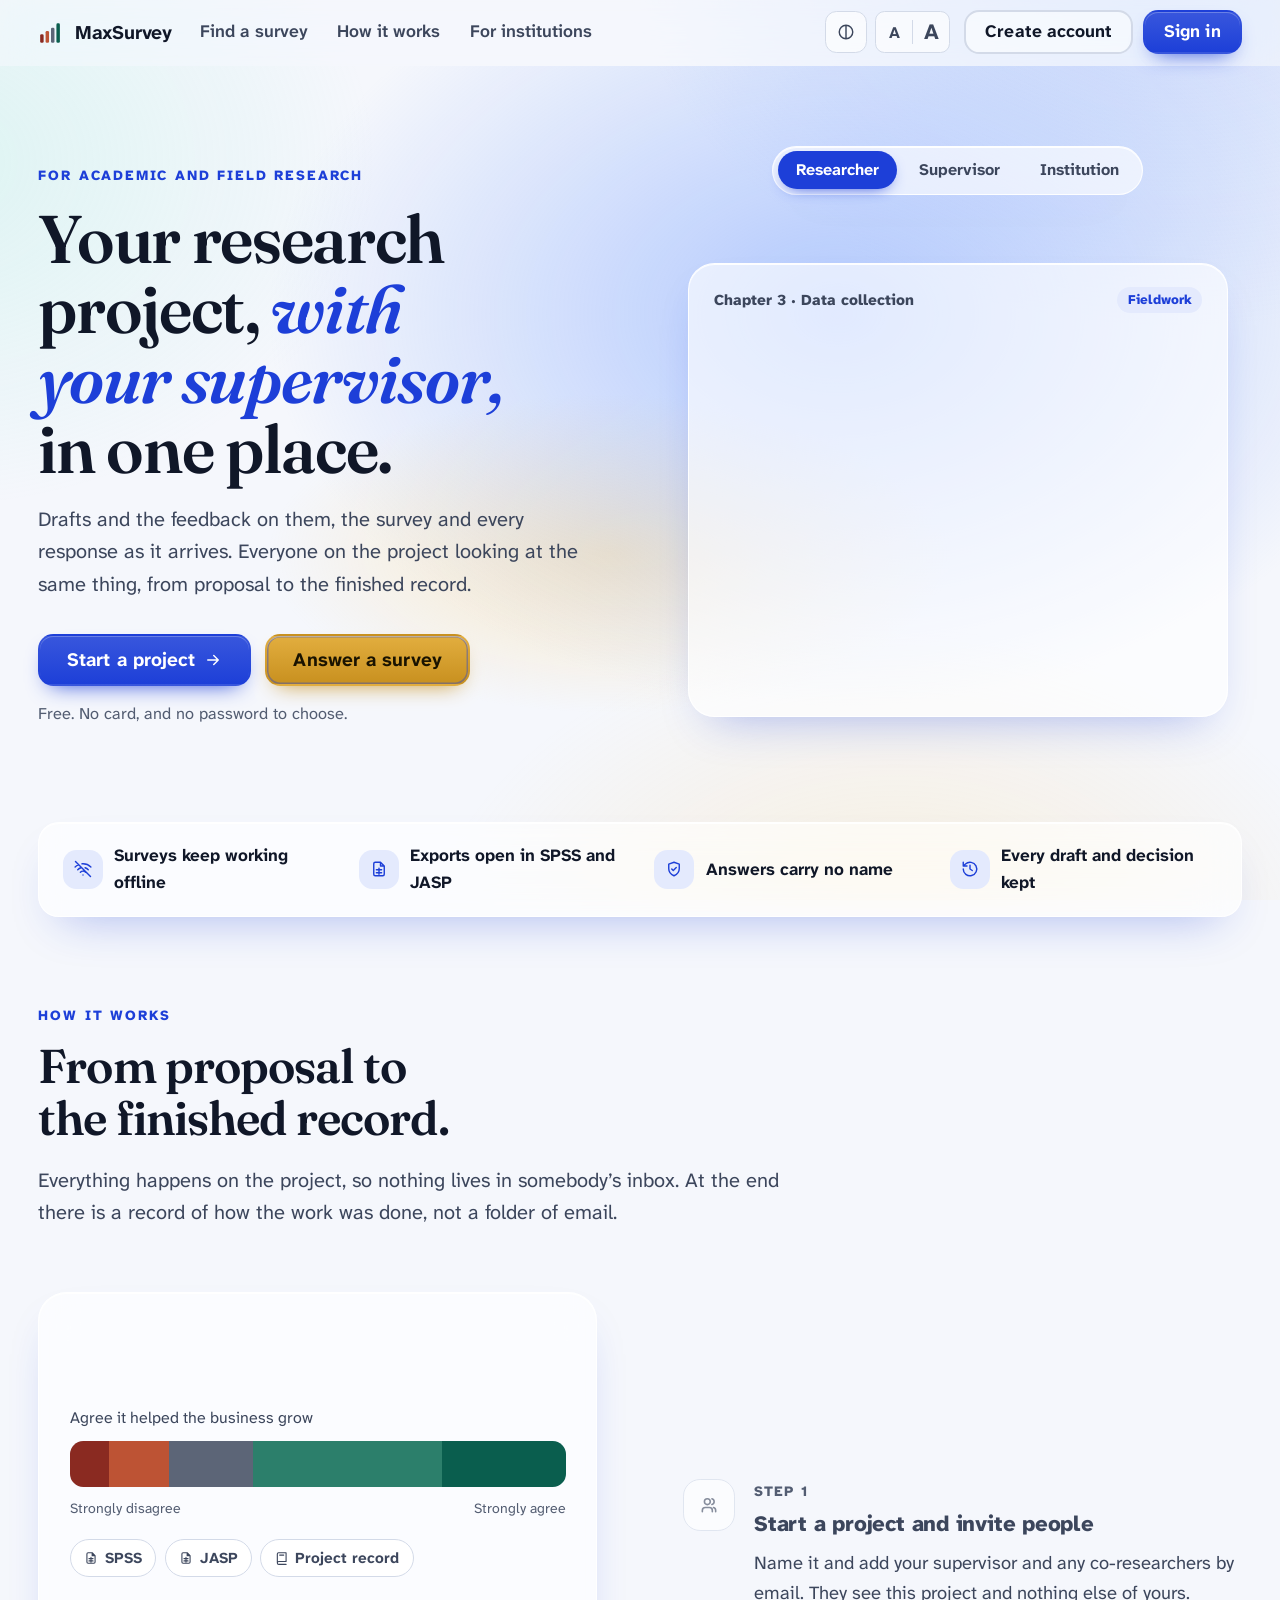
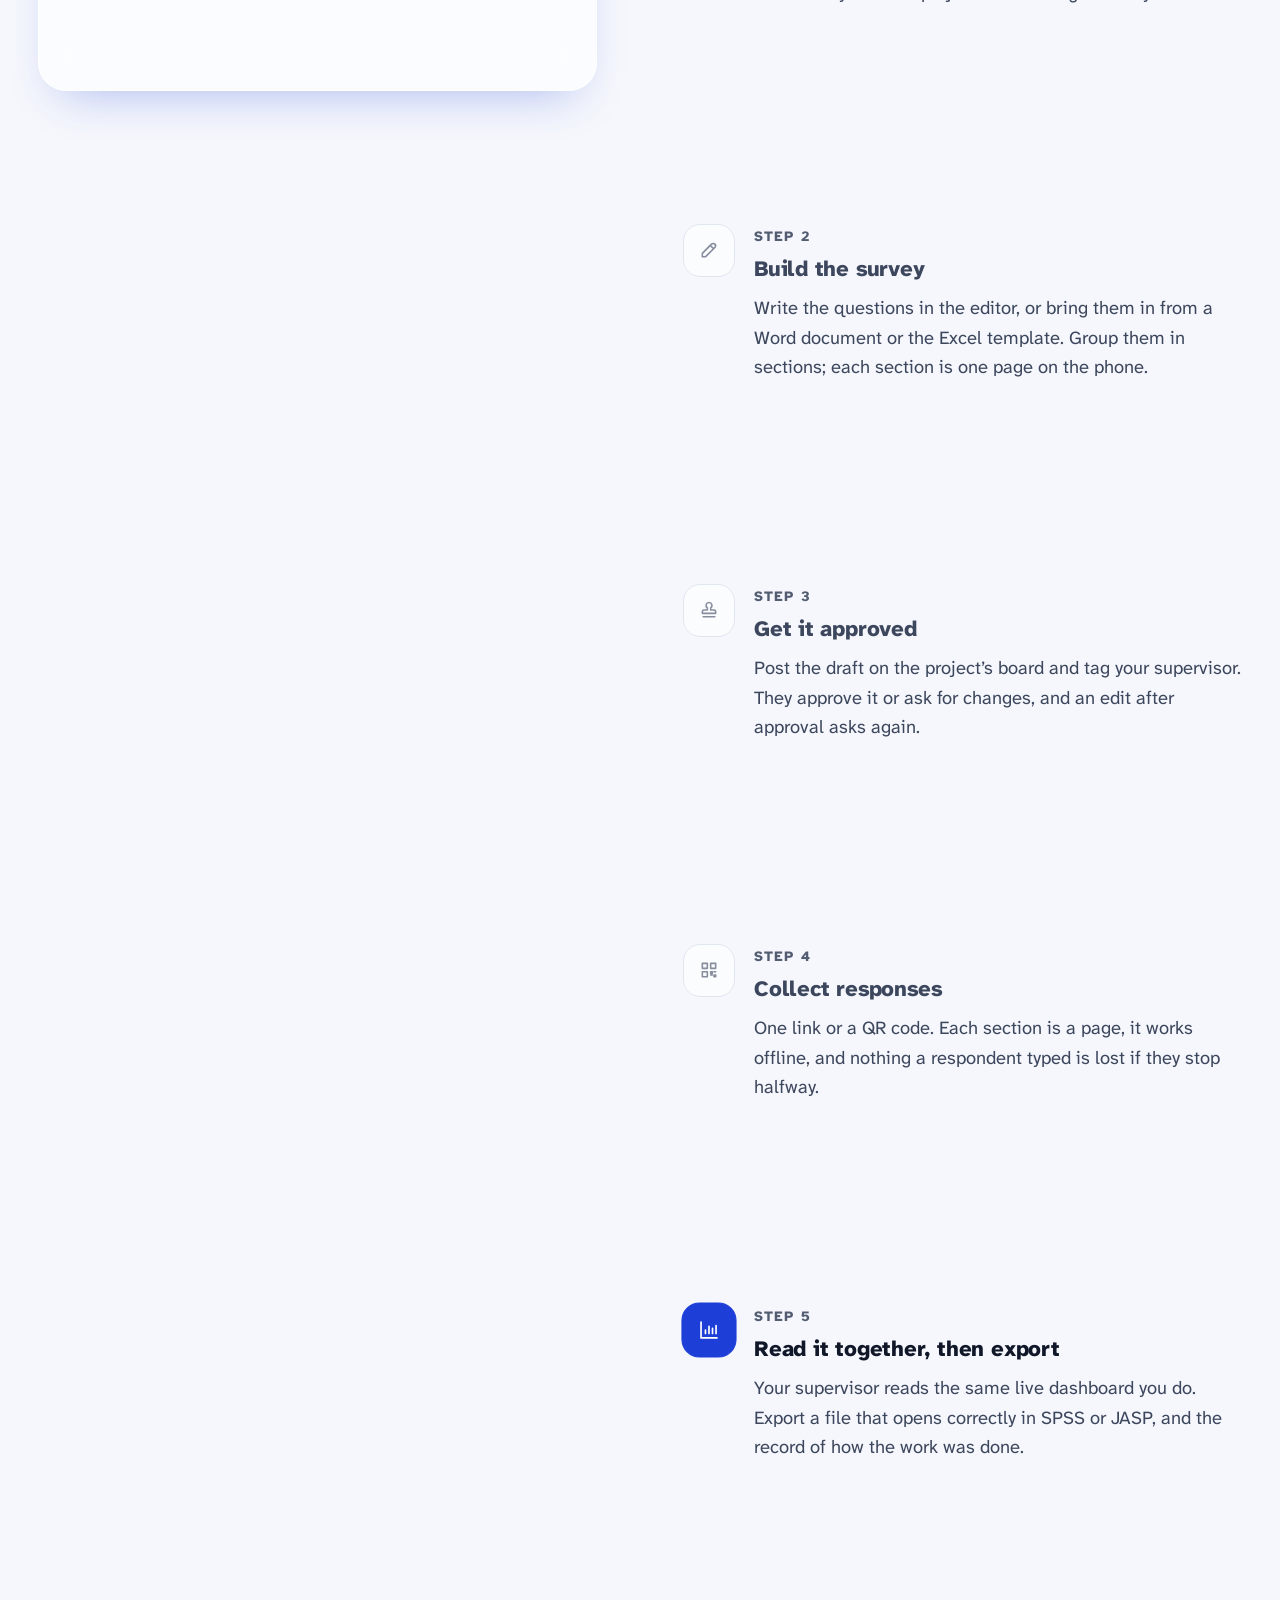
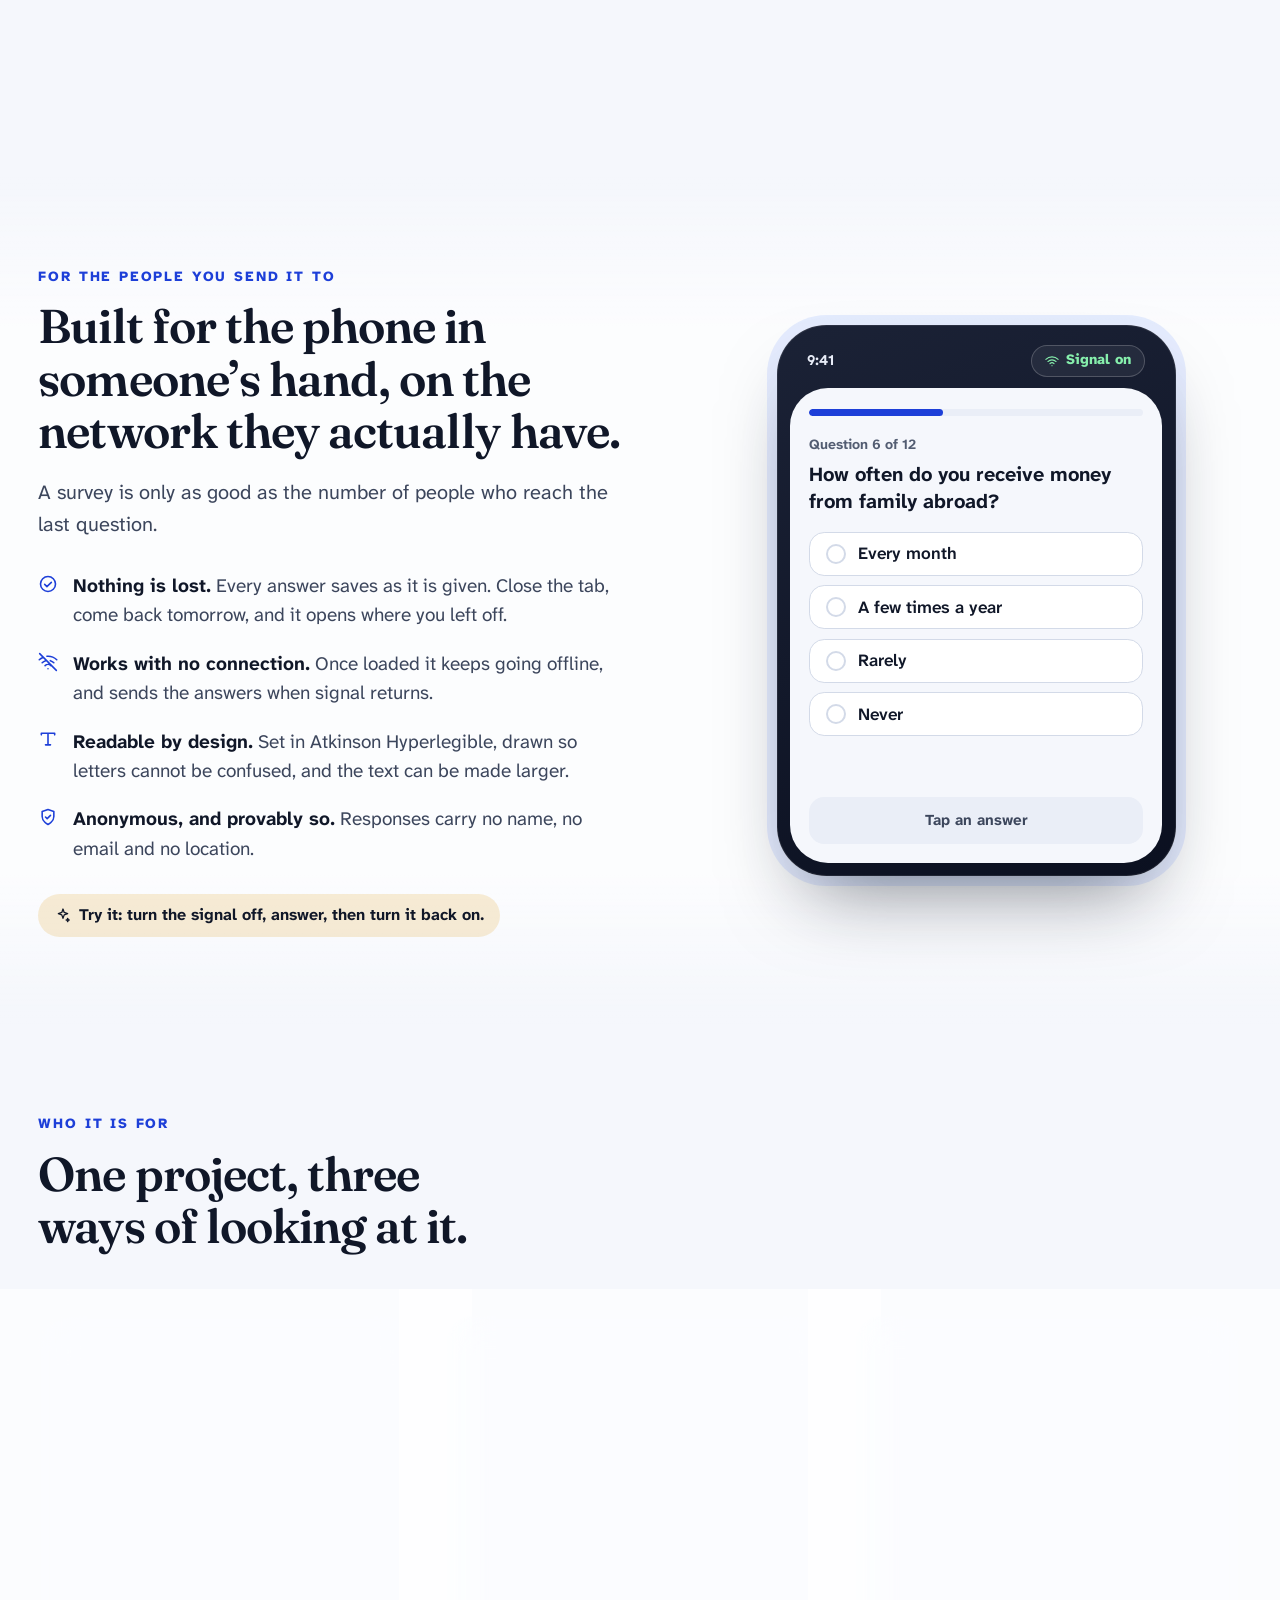
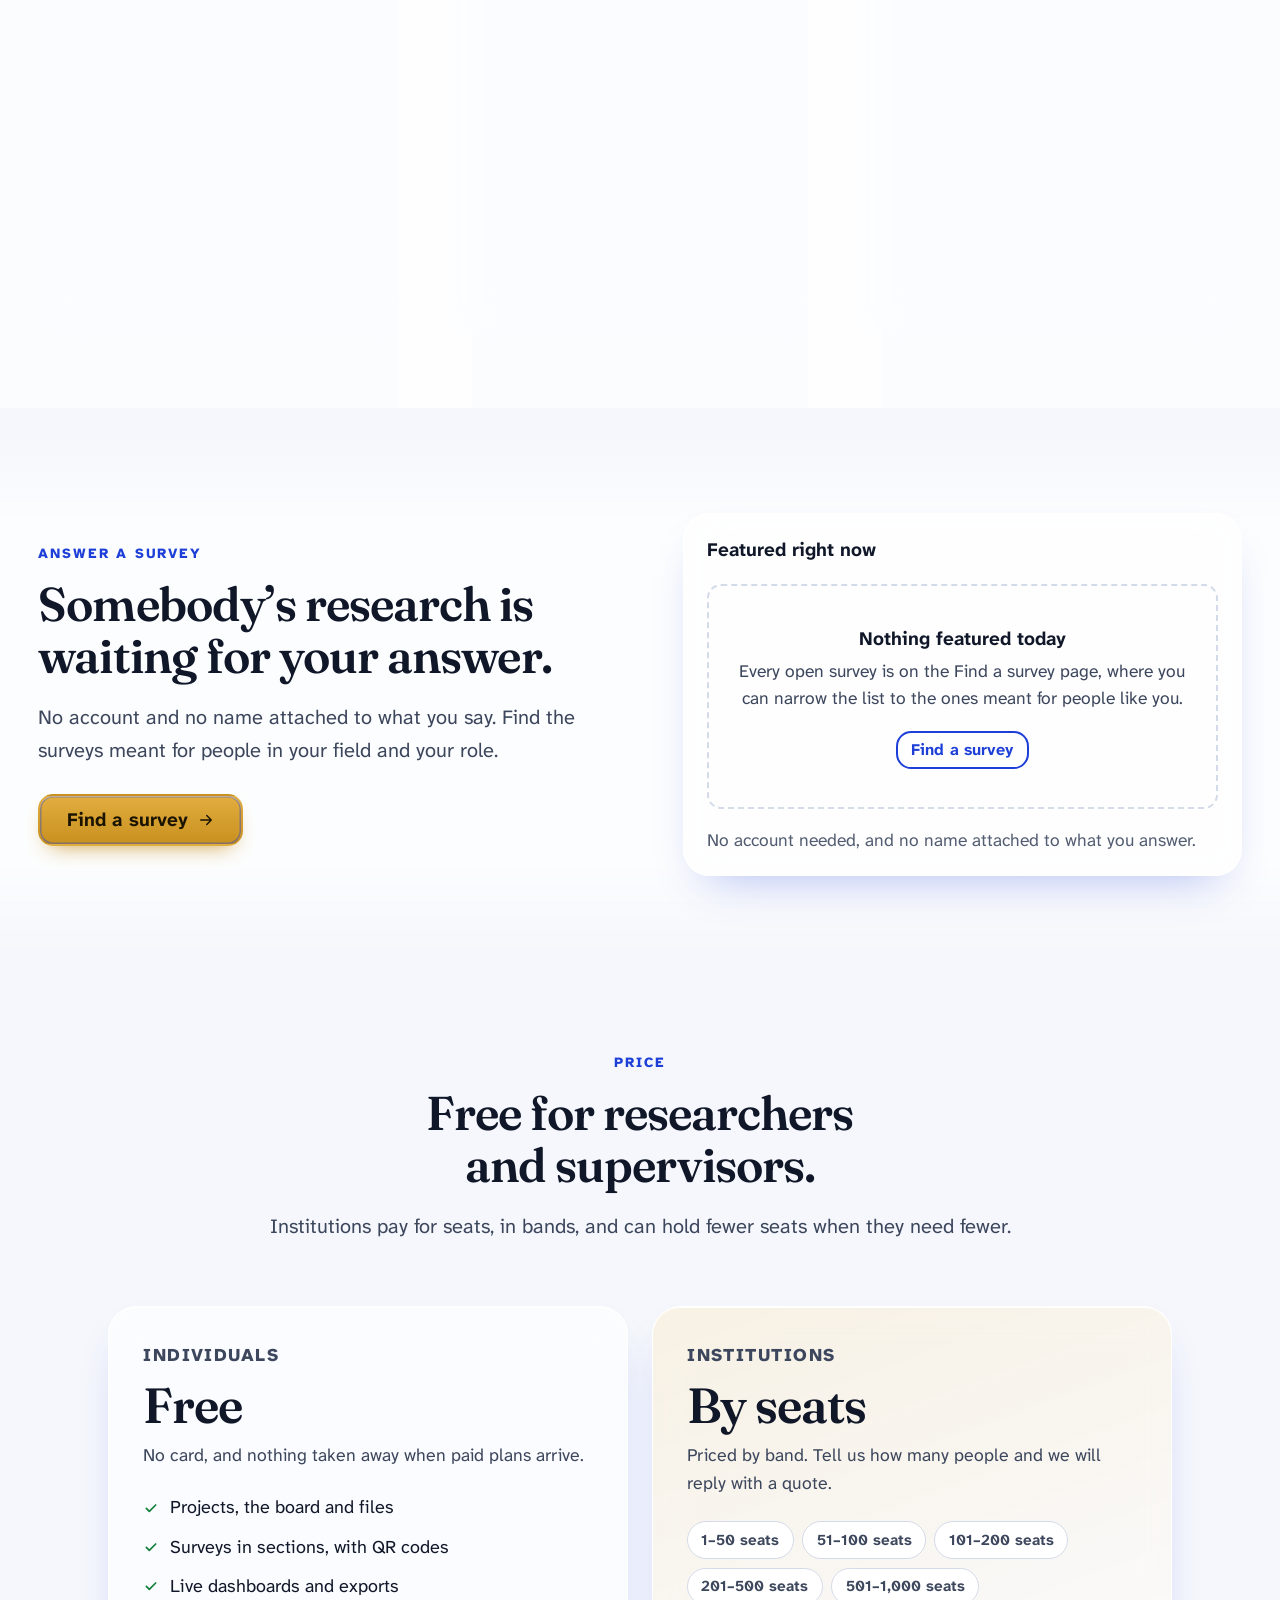
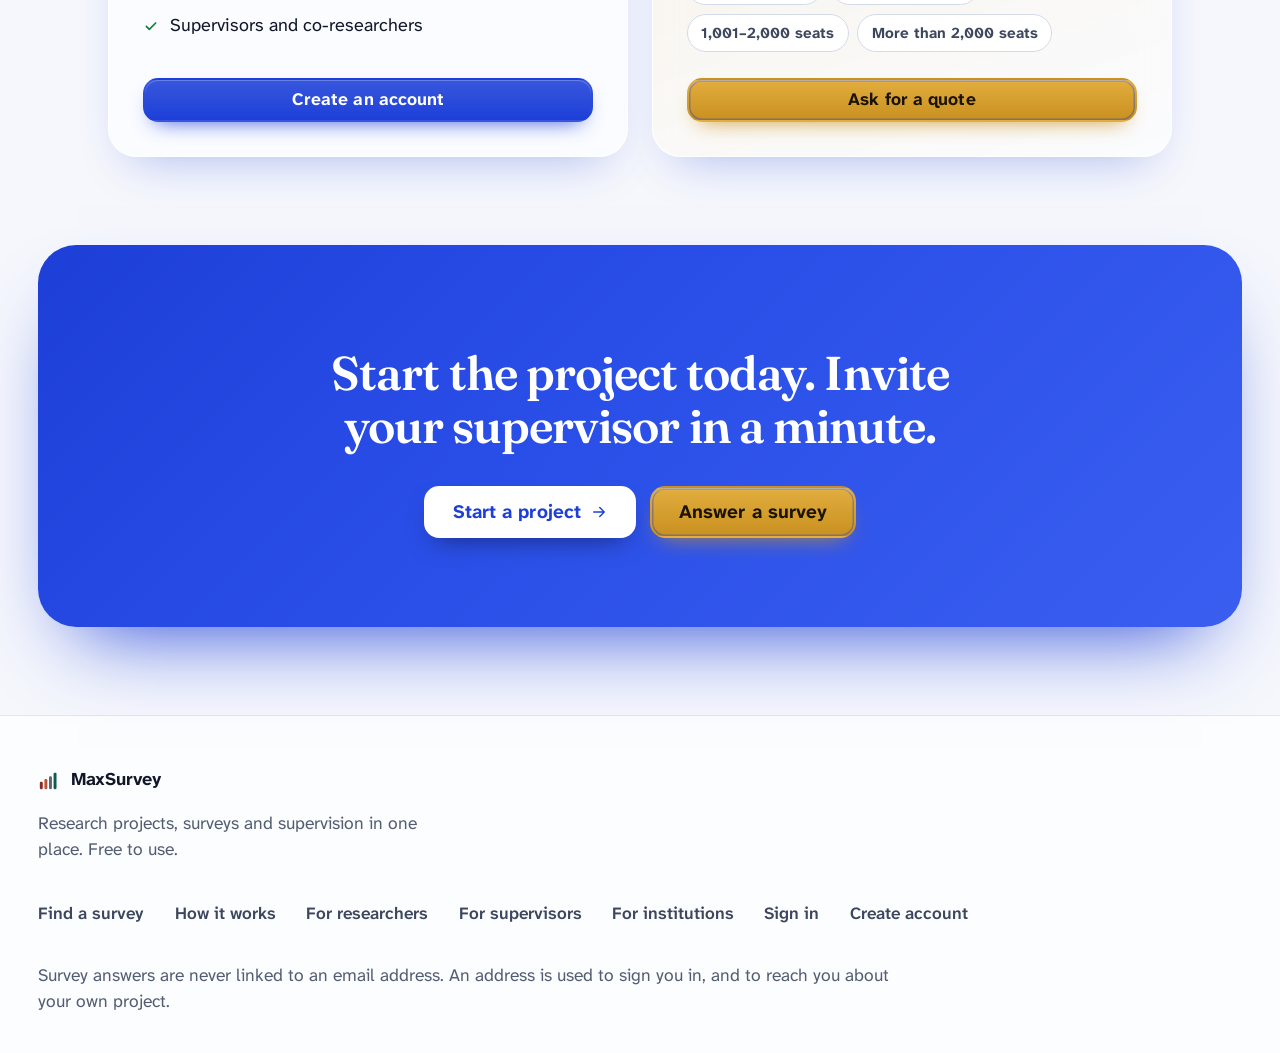
==== commit e8f76a9b: "Stage moves with approval, removed posts on the record, trails" ====
--- a/survey/index.html
+++ b/survey/index.html
@@ -13,10 +13,10 @@
     <link rel="icon" type="image/svg+xml" href="/survey/favicon.svg" />
     <link rel="apple-touch-icon" href="/survey/icon-192.png" />
     <meta name="theme-color" content="#1d3fd8" />
-    <script type="module" crossorigin src="/survey/assets/styles-CddTVi9P.js"></script>
+    <script type="module" crossorigin src="/survey/assets/styles-DmIm-W_g.js"></script>
     <script type="module" crossorigin src="/survey/assets/preload-helper-Bmgw--z3.js"></script>
-    <script type="module" crossorigin src="/survey/assets/main-Dvcj1U29.js"></script>
-    <link rel="stylesheet" crossorigin href="/survey/assets/styles-DUsJ0Uuf.css">
+    <script type="module" crossorigin src="/survey/assets/main-_qwTVufe.js"></script>
+    <link rel="stylesheet" crossorigin href="/survey/assets/styles-DeTp-95f.css">
   <link rel="manifest" href="/survey/manifest.webmanifest"><script id="vite-plugin-pwa:register-sw" src="/survey/registerSW.js"></script></head>
   <body>
     <div id="root"></div>
--- a/survey/assets/styles-DeTp-95f.css
+++ b/survey/assets/styles-DeTp-95f.css
@@ -0,0 +1 @@
+@layer properties{@supports (((-webkit-hyphens:none)) and (not (margin-trim:inline))) or ((-moz-orient:inline) and (not (color:rgb(from red r g b)))){*,:before,:after,::backdrop{--tw-rotate-x:initial;--tw-rotate-y:initial;--tw-rotate-z:initial;--tw-skew-x:initial;--tw-skew-y:initial;--tw-space-y-reverse:0;--tw-border-style:solid;--tw-leading:initial;--tw-font-weight:initial;--tw-ordinal:initial;--tw-slashed-zero:initial;--tw-numeric-figure:initial;--tw-numeric-spacing:initial;--tw-numeric-fraction:initial;--tw-shadow:0 0 #0000;--tw-shadow-color:initial;--tw-shadow-alpha:100%;--tw-inset-shadow:0 0 #0000;--tw-inset-shadow-color:initial;--tw-inset-shadow-alpha:100%;--tw-ring-color:initial;--tw-ring-shadow:0 0 #0000;--tw-inset-ring-color:initial;--tw-inset-ring-shadow:0 0 #0000;--tw-ring-inset:initial;--tw-ring-offset-width:0px;--tw-ring-offset-color:#fff;--tw-ring-offset-shadow:0 0 #0000;--tw-outline-style:solid;--tw-blur:initial;--tw-brightness:initial;--tw-contrast:initial;--tw-grayscale:initial;--tw-hue-rotate:initial;--tw-invert:initial;--tw-opacity:initial;--tw-saturate:initial;--tw-sepia:initial;--tw-drop-shadow:initial;--tw-drop-shadow-color:initial;--tw-drop-shadow-alpha:100%;--tw-drop-shadow-size:initial;--tw-backdrop-blur:initial;--tw-backdrop-brightness:initial;--tw-backdrop-contrast:initial;--tw-backdrop-grayscale:initial;--tw-backdrop-hue-rotate:initial;--tw-backdrop-invert:initial;--tw-backdrop-opacity:initial;--tw-backdrop-saturate:initial;--tw-backdrop-sepia:initial;--tw-duration:initial;--tw-ease:initial}}}@layer theme{:root,:host{--font-sans:"Atkinson Hyperlegible Next", "Atkinson Hyperlegible", system-ui, -apple-system, "Segoe UI", Roboto, sans-serif;--font-mono:ui-monospace, SFMono-Regular, Menlo, Monaco, Consolas, "Liberation Mono", "Courier New", monospace;--spacing:.25rem;--font-weight-normal:400;--font-weight-semibold:600;--font-weight-bold:700;--leading-tight:1.25;--leading-snug:1.375;--radius-sm:.25rem;--radius-md:.375rem;--radius-lg:.5rem;--radius-xl:.75rem;--radius-2xl:1rem;--ease-out:cubic-bezier(0, 0, .2, 1);--default-transition-duration:.15s;--default-transition-timing-function:cubic-bezier(.4, 0, .2, 1);--default-font-family:var(--font-sans);--default-mono-font-family:var(--font-mono);--font-display:"Fraunces", "Iowan Old Style", Georgia, serif}}@layer base{*,:after,:before,::backdrop{box-sizing:border-box;border:0 solid;margin:0;padding:0}::file-selector-button{box-sizing:border-box;border:0 solid;margin:0;padding:0}html,:host{-webkit-text-size-adjust:100%;tab-size:4;line-height:1.5;font-family:var(--default-font-family,-apple-system, BlinkMacSystemFont, "Segoe UI", Roboto, "Helvetica Neue", "Noto Sans", Arial, sans-serif, "Apple Color Emoji", "Segoe UI Emoji", "Segoe UI Symbol", "Noto Color Emoji");font-feature-settings:var(--default-font-feature-settings,normal);font-variation-settings:var(--default-font-variation-settings,normal);-webkit-tap-highlight-color:transparent}hr{height:0;color:inherit;border-top-width:1px}abbr:where([title]){-webkit-text-decoration:underline dotted;text-decoration:underline dotted}h1,h2,h3,h4,h5,h6{font-size:inherit;font-weight:inherit}a{color:inherit;-webkit-text-decoration:inherit;text-decoration:inherit}b,strong{font-weight:bolder}code,kbd,samp,pre{font-family:var(--default-mono-font-family,ui-monospace, SFMono-Regular, Menlo, Monaco, Consolas, "Liberation Mono", "Courier New", monospace);font-feature-settings:var(--default-mono-font-feature-settings,normal);font-variation-settings:var(--default-mono-font-variation-settings,normal);font-size:1em}small{font-size:80%}sub,sup{vertical-align:baseline;font-size:75%;line-height:0;position:relative}sub{bottom:-.25em}sup{top:-.5em}table{text-indent:0;border-color:inherit;border-collapse:collapse}:-moz-focusring:where(:not(iframe)){outline:auto}progress{vertical-align:baseline}summary{display:list-item}ol,ul,menu{list-style:none}img,svg,video,canvas,audio,iframe,embed,object{vertical-align:middle;display:block}img,video{max-width:100%;height:auto}button,input,select,optgroup,textarea{font:inherit;font-feature-settings:inherit;font-variation-settings:inherit;letter-spacing:inherit;color:inherit;opacity:1;background-color:#0000;border-radius:0}::file-selector-button{font:inherit;font-feature-settings:inherit;font-variation-settings:inherit;letter-spacing:inherit;color:inherit;opacity:1;background-color:#0000;border-radius:0}:where(select:is([multiple],[size])) optgroup{font-weight:bolder}:where(select:is([multiple],[size])) optgroup option{padding-inline-start:20px}::file-selector-button{margin-inline-end:4px}::placeholder{opacity:1}@supports (not ((-webkit-appearance:-apple-pay-button))) or (contain-intrinsic-size:1px){::placeholder{color:currentColor}@supports (color:color-mix(in lab,red,red)){::placeholder{color:color-mix(in oklab,currentcolor 50%,transparent)}}}textarea{resize:vertical}::-webkit-search-decoration{-webkit-appearance:none}::-webkit-date-and-time-value{min-height:1lh;text-align:inherit}::-webkit-datetime-edit{display:inline-flex}::-webkit-datetime-edit-fields-wrapper{padding:0}::-webkit-datetime-edit{padding-block:0}::-webkit-datetime-edit-year-field{padding-block:0}::-webkit-datetime-edit-month-field{padding-block:0}::-webkit-datetime-edit-day-field{padding-block:0}::-webkit-datetime-edit-hour-field{padding-block:0}::-webkit-datetime-edit-minute-field{padding-block:0}::-webkit-datetime-edit-second-field{padding-block:0}::-webkit-datetime-edit-millisecond-field{padding-block:0}::-webkit-datetime-edit-meridiem-field{padding-block:0}::-webkit-calendar-picker-indicator{line-height:1}:-moz-ui-invalid{box-shadow:none}button,input:where([type=button],[type=reset],[type=submit]){appearance:button}::file-selector-button{appearance:button}::-webkit-inner-spin-button{height:auto}::-webkit-outer-spin-button{height:auto}[hidden]:where(:not([hidden=until-found])){display:none!important}}@layer components;@layer utilities{.pointer-events-auto{pointer-events:auto}.pointer-events-none{pointer-events:none}.collapse{visibility:collapse}.invisible{visibility:hidden}.visible{visibility:visible}.sr-only{clip-path:inset(50%);white-space:nowrap;border-width:0;width:1px;height:1px;margin:-1px;padding:0;position:absolute;overflow:hidden}.absolute{position:absolute}.fixed{position:fixed}.relative{position:relative}.static{position:static}.sticky{position:sticky}.inset-0{inset:0}.inset-x-0{inset-inline:0}.top-0{top:0}.bottom-0{bottom:0}.z-30{z-index:30}.z-40{z-index:40}.z-50{z-index:50}.mx-auto{margin-inline:auto}.my-3{margin-block:calc(var(--spacing) * 3)}.my-auto{margin-block:auto}.-mt-1{margin-top:calc(var(--spacing) * -1)}.mt-0\.5{margin-top:calc(var(--spacing) * .5)}.mt-1{margin-top:var(--spacing)}.mt-1\.5{margin-top:calc(var(--spacing) * 1.5)}.mt-2{margin-top:calc(var(--spacing) * 2)}.mt-2\.5{margin-top:calc(var(--spacing) * 2.5)}.mt-3{margin-top:calc(var(--spacing) * 3)}.mt-3\.5{margin-top:calc(var(--spacing) * 3.5)}.mt-4{margin-top:calc(var(--spacing) * 4)}.mt-5{margin-top:calc(var(--spacing) * 5)}.mt-6{margin-top:calc(var(--spacing) * 6)}.mt-7{margin-top:calc(var(--spacing) * 7)}.mt-8{margin-top:calc(var(--spacing) * 8)}.mt-9{margin-top:calc(var(--spacing) * 9)}.mt-10{margin-top:calc(var(--spacing) * 10)}.mb-2{margin-bottom:calc(var(--spacing) * 2)}.mb-2\.5{margin-bottom:calc(var(--spacing) * 2.5)}.mb-3{margin-bottom:calc(var(--spacing) * 3)}.mb-4{margin-bottom:calc(var(--spacing) * 4)}.mb-5{margin-bottom:calc(var(--spacing) * 5)}.mb-6{margin-bottom:calc(var(--spacing) * 6)}.ml-auto{margin-left:auto}.block{display:block}.flex{display:flex}.grid{display:grid}.hidden{display:none}.inline{display:inline}.inline-block{display:inline-block}.inline-flex{display:inline-flex}.table{display:table}.h-1\.5{height:calc(var(--spacing) * 1.5)}.h-\[5px\]{height:5px}.h-\[11px\]{height:11px}.h-\[14px\]{height:14px}.h-\[15px\]{height:15px}.h-\[18px\]{height:18px}.h-\[20px\]{height:20px}.h-\[22px\]{height:22px}.h-\[24px\]{height:24px}.h-\[26px\]{height:26px}.h-\[36px\]{height:36px}.h-\[40px\]{height:40px}.h-\[46px\]{height:46px}.h-\[48px\]{height:48px}.h-full{height:100%}.min-h-\[42px\]{min-height:42px}.min-h-\[44px\]{min-height:44px}.min-h-\[48px\]{min-height:48px}.min-h-\[52px\]{min-height:52px}.min-h-\[54px\]{min-height:54px}.min-h-\[58px\]{min-height:58px}.min-h-\[60px\]{min-height:60px}.min-h-\[100dvh\]{min-height:100dvh}.min-h-\[140px\]{min-height:140px}.min-h-dvh{min-height:100dvh}.w-\[1\.4em\]{width:1.4em}.w-\[11px\]{width:11px}.w-\[14px\]{width:14px}.w-\[15px\]{width:15px}.w-\[18px\]{width:18px}.w-\[20px\]{width:20px}.w-\[22px\]{width:22px}.w-\[36px\]{width:36px}.w-\[42px\]{width:42px}.w-\[44px\]{width:44px}.w-\[58px\]{width:58px}.w-\[62px\]{width:62px}.w-\[72px\]{width:72px}.w-full{width:100%}.w-px{width:1px}.max-w-\[22ch\]{max-width:22ch}.max-w-\[46ch\]{max-width:46ch}.max-w-\[48ch\]{max-width:48ch}.max-w-\[52ch\]{max-width:52ch}.max-w-\[62ch\]{max-width:62ch}.max-w-\[520px\]{max-width:520px}.max-w-\[560px\]{max-width:560px}.max-w-\[680px\]{max-width:680px}.max-w-\[720px\]{max-width:720px}.max-w-\[760px\]{max-width:760px}.max-w-\[820px\]{max-width:820px}.min-w-0{min-width:0}.min-w-\[160px\]{min-width:160px}.min-w-\[180px\]{min-width:180px}.min-w-\[220px\]{min-width:220px}.flex-1{flex:1}.shrink{flex-shrink:1}.shrink-0{flex-shrink:0}.grow{flex-grow:1}.transform{transform:var(--tw-rotate-x,) var(--tw-rotate-y,) var(--tw-rotate-z,) var(--tw-skew-x,) var(--tw-skew-y,)}.cursor-pointer{cursor:pointer}.resize{resize:both}.grid-cols-2{grid-template-columns:repeat(2,minmax(0,1fr))}.flex-col{flex-direction:column}.flex-wrap{flex-wrap:wrap}.items-baseline{align-items:baseline}.items-center{align-items:center}.items-end{align-items:flex-end}.items-start{align-items:flex-start}.justify-between{justify-content:space-between}.justify-center{justify-content:center}.justify-end{justify-content:flex-end}.gap-0\.5{gap:calc(var(--spacing) * .5)}.gap-1{gap:var(--spacing)}.gap-1\.5{gap:calc(var(--spacing) * 1.5)}.gap-2{gap:calc(var(--spacing) * 2)}.gap-2\.5{gap:calc(var(--spacing) * 2.5)}.gap-3{gap:calc(var(--spacing) * 3)}.gap-3\.5{gap:calc(var(--spacing) * 3.5)}.gap-4{gap:calc(var(--spacing) * 4)}.gap-5{gap:calc(var(--spacing) * 5)}.gap-6{gap:calc(var(--spacing) * 6)}.gap-7{gap:calc(var(--spacing) * 7)}.gap-8{gap:calc(var(--spacing) * 8)}.gap-12{gap:calc(var(--spacing) * 12)}.gap-px{gap:1px}:where(.space-y-3\.5>:not(:last-child)){--tw-space-y-reverse:0;margin-block-start:calc(calc(var(--spacing) * 3.5) * var(--tw-space-y-reverse));margin-block-end:calc(calc(var(--spacing) * 3.5) * calc(1 - var(--tw-space-y-reverse)))}:where(.space-y-4>:not(:last-child)){--tw-space-y-reverse:0;margin-block-start:calc(calc(var(--spacing) * 4) * var(--tw-space-y-reverse));margin-block-end:calc(calc(var(--spacing) * 4) * calc(1 - var(--tw-space-y-reverse)))}.gap-x-2{column-gap:calc(var(--spacing) * 2)}.gap-x-3{column-gap:calc(var(--spacing) * 3)}.gap-x-3\.5{column-gap:calc(var(--spacing) * 3.5)}.gap-x-4{column-gap:calc(var(--spacing) * 4)}.gap-x-5{column-gap:calc(var(--spacing) * 5)}.gap-y-0\.5{row-gap:calc(var(--spacing) * .5)}.gap-y-1{row-gap:var(--spacing)}.gap-y-1\.5{row-gap:calc(var(--spacing) * 1.5)}.gap-y-2{row-gap:calc(var(--spacing) * 2)}.gap-y-3{row-gap:calc(var(--spacing) * 3)}.truncate{text-overflow:ellipsis;white-space:nowrap;overflow:hidden}.overflow-hidden{overflow:hidden}.overflow-x-auto{overflow-x:auto}.overflow-y-auto{overflow-y:auto}.rounded{border-radius:.25rem}.rounded-2xl{border-radius:var(--radius-2xl)}.rounded-\[6px\]{border-radius:6px}.rounded-full{border-radius:3.40282e38px}.rounded-lg{border-radius:var(--radius-lg)}.rounded-md{border-radius:var(--radius-md)}.rounded-sm{border-radius:var(--radius-sm)}.rounded-xl{border-radius:var(--radius-xl)}.rounded-t-2xl{border-top-left-radius:var(--radius-2xl);border-top-right-radius:var(--radius-2xl)}.border{border-style:var(--tw-border-style);border-width:1px}.border-2{border-style:var(--tw-border-style);border-width:2px}.border-\[1\.5px\]{border-style:var(--tw-border-style);border-width:1.5px}.border-t{border-top-style:var(--tw-border-style);border-top-width:1px}.border-t-2{border-top-style:var(--tw-border-style);border-top-width:2px}.border-b{border-bottom-style:var(--tw-border-style);border-bottom-width:1px}.border-dashed{--tw-border-style:dashed;border-style:dashed}.p-4{padding:calc(var(--spacing) * 4)}.p-5{padding:calc(var(--spacing) * 5)}.p-6{padding:calc(var(--spacing) * 6)}.px-2{padding-inline:calc(var(--spacing) * 2)}.px-2\.5{padding-inline:calc(var(--spacing) * 2.5)}.px-3{padding-inline:calc(var(--spacing) * 3)}.px-3\.5{padding-inline:calc(var(--spacing) * 3.5)}.px-4{padding-inline:calc(var(--spacing) * 4)}.px-5{padding-inline:calc(var(--spacing) * 5)}.px-6{padding-inline:calc(var(--spacing) * 6)}.px-\[3px\]{padding-inline:3px}.py-0\.5{padding-block:calc(var(--spacing) * .5)}.py-1{padding-block:var(--spacing)}.py-1\.5{padding-block:calc(var(--spacing) * 1.5)}.py-2{padding-block:calc(var(--spacing) * 2)}.py-2\.5{padding-block:calc(var(--spacing) * 2.5)}.py-3{padding-block:calc(var(--spacing) * 3)}.py-3\.5{padding-block:calc(var(--spacing) * 3.5)}.py-4{padding-block:calc(var(--spacing) * 4)}.py-5{padding-block:calc(var(--spacing) * 5)}.py-6{padding-block:calc(var(--spacing) * 6)}.py-7{padding-block:calc(var(--spacing) * 7)}.py-8{padding-block:calc(var(--spacing) * 8)}.py-10{padding-block:calc(var(--spacing) * 10)}.py-12{padding-block:calc(var(--spacing) * 12)}.py-16{padding-block:calc(var(--spacing) * 16)}.pt-4{padding-top:calc(var(--spacing) * 4)}.pt-6{padding-top:calc(var(--spacing) * 6)}.pt-8{padding-top:calc(var(--spacing) * 8)}.pt-10{padding-top:calc(var(--spacing) * 10)}.pb-1{padding-bottom:var(--spacing)}.pb-5{padding-bottom:calc(var(--spacing) * 5)}.pb-7{padding-bottom:calc(var(--spacing) * 7)}.pb-10{padding-bottom:calc(var(--spacing) * 10)}.text-center{text-align:center}.text-left{text-align:left}.text-right{text-align:right}.font-display{font-family:var(--font-display)}.text-\[0\.72rem\]{font-size:.72rem}.text-\[0\.82rem\]{font-size:.82rem}.text-\[0\.85rem\]{font-size:.85rem}.text-\[1\.5rem\]{font-size:1.5rem}.text-\[1\.15rem\]{font-size:1.15rem}.text-\[2\.4rem\]{font-size:2.4rem}.text-\[2rem\]{font-size:2rem}.text-\[12\.5px\]{font-size:12.5px}.text-\[12px\]{font-size:12px}.text-\[15px\]{font-size:15px}.text-\[clamp\(1\.9rem\,1\.3rem\+2\.4vw\,2\.8rem\)\]{font-size:clamp(1.9rem,1.3rem + 2.4vw,2.8rem)}.leading-\[1\.08\]{--tw-leading:1.08;line-height:1.08}.leading-none{--tw-leading:1;line-height:1}.leading-snug{--tw-leading:var(--leading-snug);line-height:var(--leading-snug)}.leading-tight{--tw-leading:var(--leading-tight);line-height:var(--leading-tight)}.font-bold{--tw-font-weight:var(--font-weight-bold);font-weight:var(--font-weight-bold)}.font-normal{--tw-font-weight:var(--font-weight-normal);font-weight:var(--font-weight-normal)}.font-semibold{--tw-font-weight:var(--font-weight-semibold);font-weight:var(--font-weight-semibold)}.whitespace-normal{white-space:normal}.whitespace-nowrap{white-space:nowrap}.whitespace-pre-wrap{white-space:pre-wrap}.capitalize{text-transform:capitalize}.italic{font-style:italic}.ordinal{--tw-ordinal:ordinal;font-variant-numeric:var(--tw-ordinal,) var(--tw-slashed-zero,) var(--tw-numeric-figure,) var(--tw-numeric-spacing,) var(--tw-numeric-fraction,)}.tabular-nums{--tw-numeric-spacing:tabular-nums;font-variant-numeric:var(--tw-ordinal,) var(--tw-slashed-zero,) var(--tw-numeric-figure,) var(--tw-numeric-spacing,) var(--tw-numeric-fraction,)}.underline{text-decoration-line:underline}.underline-offset-4{text-underline-offset:4px}.accent-\[var\(--accent\)\]{accent-color:var(--accent)}.opacity-75{opacity:.75}.opacity-80{opacity:.8}.ring{--tw-ring-shadow:var(--tw-ring-inset,) 0 0 0 calc(1px + var(--tw-ring-offset-width)) var(--tw-ring-color,currentcolor);box-shadow:var(--tw-inset-shadow),var(--tw-inset-ring-shadow),var(--tw-ring-offset-shadow),var(--tw-ring-shadow),var(--tw-shadow)}.outline{outline-style:var(--tw-outline-style);outline-width:1px}.blur{--tw-blur:blur(8px);filter:var(--tw-blur,) var(--tw-brightness,) var(--tw-contrast,) var(--tw-grayscale,) var(--tw-hue-rotate,) var(--tw-invert,) var(--tw-saturate,) var(--tw-sepia,) var(--tw-drop-shadow,)}.filter{filter:var(--tw-blur,) var(--tw-brightness,) var(--tw-contrast,) var(--tw-grayscale,) var(--tw-hue-rotate,) var(--tw-invert,) var(--tw-saturate,) var(--tw-sepia,) var(--tw-drop-shadow,)}.backdrop-blur{--tw-backdrop-blur:blur(8px);-webkit-backdrop-filter:var(--tw-backdrop-blur,) var(--tw-backdrop-brightness,) var(--tw-backdrop-contrast,) var(--tw-backdrop-grayscale,) var(--tw-backdrop-hue-rotate,) var(--tw-backdrop-invert,) var(--tw-backdrop-opacity,) var(--tw-backdrop-saturate,) var(--tw-backdrop-sepia,);backdrop-filter:var(--tw-backdrop-blur,) var(--tw-backdrop-brightness,) var(--tw-backdrop-contrast,) var(--tw-backdrop-grayscale,) var(--tw-backdrop-hue-rotate,) var(--tw-backdrop-invert,) var(--tw-backdrop-opacity,) var(--tw-backdrop-saturate,) var(--tw-backdrop-sepia,)}.transition{transition-property:color,background-color,border-color,outline-color,text-decoration-color,fill,stroke,--tw-gradient-from,--tw-gradient-via,--tw-gradient-to,opacity,box-shadow,transform,translate,scale,rotate,filter,-webkit-backdrop-filter,backdrop-filter,display,content-visibility,overlay,pointer-events;transition-timing-function:var(--tw-ease,var(--default-transition-timing-function));transition-duration:var(--tw-duration,var(--default-transition-duration))}.transition-\[width\]{transition-property:width;transition-timing-function:var(--tw-ease,var(--default-transition-timing-function));transition-duration:var(--tw-duration,var(--default-transition-duration))}.transition-all{transition-property:all;transition-timing-function:var(--tw-ease,var(--default-transition-timing-function));transition-duration:var(--tw-duration,var(--default-transition-duration))}.transition-colors{transition-property:color,background-color,border-color,outline-color,text-decoration-color,fill,stroke,--tw-gradient-from,--tw-gradient-via,--tw-gradient-to;transition-timing-function:var(--tw-ease,var(--default-transition-timing-function));transition-duration:var(--tw-duration,var(--default-transition-duration))}.transition-opacity{transition-property:opacity;transition-timing-function:var(--tw-ease,var(--default-transition-timing-function));transition-duration:var(--tw-duration,var(--default-transition-duration))}.transition-transform{transition-property:transform,translate,scale,rotate;transition-timing-function:var(--tw-ease,var(--default-transition-timing-function));transition-duration:var(--tw-duration,var(--default-transition-duration))}.duration-200{--tw-duration:.2s;transition-duration:.2s}.duration-300{--tw-duration:.3s;transition-duration:.3s}.duration-500{--tw-duration:.5s;transition-duration:.5s}.duration-700{--tw-duration:.7s;transition-duration:.7s}.ease-out{--tw-ease:var(--ease-out);transition-timing-function:var(--ease-out)}.outline-none{--tw-outline-style:none;outline-style:none}@media(hover:hover){.hover\:border-\[var\(--accent\)\]:hover{border-color:var(--accent)}.hover\:border-\[var\(--ink-faint\)\]:hover{border-color:var(--ink-faint)}.hover\:bg-\[var\(--accent-wash\)\]:hover{background-color:var(--accent-wash)}.hover\:text-\[var\(--ink\)\]:hover{color:var(--ink)}.hover\:brightness-\[0\.97\]:hover{--tw-brightness:brightness(.97);filter:var(--tw-blur,) var(--tw-brightness,) var(--tw-contrast,) var(--tw-grayscale,) var(--tw-hue-rotate,) var(--tw-invert,) var(--tw-saturate,) var(--tw-sepia,) var(--tw-drop-shadow,)}}.disabled\:cursor-not-allowed:disabled{cursor:not-allowed}.disabled\:opacity-30:disabled{opacity:.3}.disabled\:opacity-35:disabled{opacity:.35}.disabled\:opacity-40:disabled{opacity:.4}.disabled\:opacity-45:disabled{opacity:.45}.disabled\:opacity-50:disabled{opacity:.5}@media(min-width:40rem){.sm\:block{display:block}.sm\:w-auto{width:auto}.sm\:grid-cols-2{grid-template-columns:repeat(2,minmax(0,1fr))}.sm\:grid-cols-3{grid-template-columns:repeat(3,minmax(0,1fr))}.sm\:grid-cols-4{grid-template-columns:repeat(4,minmax(0,1fr))}.sm\:flex-row{flex-direction:row}.sm\:items-baseline{align-items:baseline}.sm\:items-center{align-items:center}.sm\:gap-3{gap:calc(var(--spacing) * 3)}.sm\:gap-4{gap:calc(var(--spacing) * 4)}.sm\:rounded-2xl{border-radius:var(--radius-2xl)}.sm\:p-5{padding:calc(var(--spacing) * 5)}.sm\:p-7{padding:calc(var(--spacing) * 7)}.sm\:px-5{padding-inline:calc(var(--spacing) * 5)}.sm\:px-7{padding-inline:calc(var(--spacing) * 7)}.sm\:py-10{padding-block:calc(var(--spacing) * 10)}.sm\:py-14{padding-block:calc(var(--spacing) * 14)}.sm\:py-20{padding-block:calc(var(--spacing) * 20)}.sm\:text-right{text-align:right}}@media(min-width:64rem){.lg\:grid-cols-2{grid-template-columns:repeat(2,minmax(0,1fr))}}}:root{--paper:#f5f7fc;--surface:#fff;--surface-2:#eaeef7;--surface-3:#dbe1ee;--ink:#101728;--ink-soft:#3c465c;--ink-faint:#535d72;--rule:#d3dae8;--rule-soft:#e6eaf3;--accent:#1d3fd8;--accent-hover:#1833b4;--accent-wash:#e4eafd;--accent-ring:#1d3fd84d;--on-accent:#fff;--amber:#8a5a00;--s1:#8a2a21;--s2:#bd5334;--s3:#5c6577;--s4:#2c7f6b;--s5:#0a5e4e;--on-scale:#fff;--shadow:0 1px 2px #1017280f, 0 8px 24px -12px #10172833;--shadow-lift:0 2px 6px #1017281a, 0 20px 44px -16px #10172852;--gold:#e2ae3f;--gold-2:#c8901f;--on-gold:#1a1300;--glass:#ffffff9e;--glass-strong:#ffffffd1;--glass-edge:#ffffffe6;--glass-shadow:0 1px 0 #ffffffe6 inset, 0 22px 48px -24px #1d3fd861;--field-1:#7aa2ff;--field-2:#ffd27a;--field-3:#9eeedd;--ok:#15803d;--ok-wash:#dcfce7}@media(prefers-color-scheme:dark){:root:not([data-theme=light]){--paper:#0b1020;--surface:#141b2e;--surface-2:#1c2540;--surface-3:#27314f;--ink:#e8ecf7;--ink-soft:#a8b2c8;--ink-faint:#8590a8;--rule:#27314f;--rule-soft:#1b2438;--accent:#9db6ff;--accent-hover:#b9cbff;--accent-wash:#18245a;--accent-ring:#9db6ff59;--on-accent:#0b1020;--amber:#e0b25c;--s1:#e2705a;--s2:#f0a07c;--s3:#9aa4bc;--s4:#5cc9ac;--s5:#8fe3c8;--on-scale:#0b1020;--shadow:0 1px 2px #00000080, 0 10px 28px -14px #000000bf;--shadow-lift:0 2px 8px #0009, 0 24px 50px -18px #000000d9;--gold:#e8b54a;--gold-2:#c9921f;--on-gold:#1a1300;--glass:#141b2e94;--glass-strong:#141b2ecc;--glass-edge:#ffffff1a;--glass-shadow:0 1px 0 #ffffff0f inset, 0 26px 52px -22px #000000bf;--field-1:#2c40b8;--field-2:#7a5410;--field-3:#0f5a52;--ok:#6ee7a8;--ok-wash:#0f3d2b}}:root[data-theme=dark]{--paper:#0b1020;--surface:#141b2e;--surface-2:#1c2540;--surface-3:#27314f;--ink:#e8ecf7;--ink-soft:#a8b2c8;--ink-faint:#8590a8;--rule:#27314f;--rule-soft:#1b2438;--accent:#9db6ff;--accent-hover:#b9cbff;--accent-wash:#18245a;--accent-ring:#9db6ff59;--on-accent:#0b1020;--amber:#e0b25c;--s1:#e2705a;--s2:#f0a07c;--s3:#9aa4bc;--s4:#5cc9ac;--s5:#8fe3c8;--on-scale:#0b1020;--shadow:0 1px 2px #00000080, 0 10px 28px -14px #000000bf;--shadow-lift:0 2px 8px #0009, 0 24px 50px -18px #000000d9;--gold:#e8b54a;--gold-2:#c9921f;--on-gold:#1a1300;--glass:#141b2e94;--glass-strong:#141b2ecc;--glass-edge:#ffffff1a;--glass-shadow:0 1px 0 #ffffff0f inset, 0 26px 52px -22px #000000bf;--field-1:#2c40b8;--field-2:#7a5410;--field-3:#0f5a52;--ok:#6ee7a8;--ok-wash:#0f3d2b}html{background:var(--paper);-webkit-text-size-adjust:100%;font-size:19px}body{background:var(--paper);color:var(--ink);font-family:var(--font-sans);-webkit-font-smoothing:antialiased;text-rendering:optimizelegibility;padding:env(safe-area-inset-top) env(safe-area-inset-right) env(safe-area-inset-bottom) env(safe-area-inset-left);margin:0;font-size:1rem;line-height:1.6}::selection{background:var(--accent-wash);color:var(--ink)}:focus-visible{outline:3px solid var(--accent);outline-offset:3px;border-radius:6px}.t-display{letter-spacing:-.012em;text-wrap:balance;font-size:clamp(1.7rem,1.2rem + 2.6vw,2.35rem);font-weight:700;line-height:1.18}.t-section{text-wrap:balance;font-size:clamp(1.5rem,1.15rem + 1.9vw,1.95rem);font-weight:700;line-height:1.22}.t-question{letter-spacing:-.005em;text-wrap:balance;font-size:clamp(1.4rem,1.1rem + 1.5vw,1.75rem);font-weight:700;line-height:1.3}.t-question-stacked{font-size:1.18rem;font-weight:600;line-height:1.4}.t-lead{font-size:1.06rem;line-height:1.62}.t-body{font-size:1rem;line-height:1.6}.t-option{font-size:1.02rem;font-weight:500;line-height:1.35}.t-help{font-size:.92rem;line-height:1.5}.t-review{font-size:.88rem;line-height:1.42}.t-meta{letter-spacing:.09em;text-transform:uppercase;font-variant-numeric:tabular-nums;font-size:.76rem;font-weight:700}.t-button{font-size:1rem;font-weight:600}.is-selected{box-shadow:0 0 0 3px var(--accent-ring)}@keyframes slide-in-fwd{0%{opacity:0;transform:translate(20px)}to{opacity:1;transform:none}}@keyframes slide-in-back{0%{opacity:0;transform:translate(-20px)}to{opacity:1;transform:none}}.enter-fwd{animation:.4s cubic-bezier(.22,1,.36,1) both slide-in-fwd}.enter-back{animation:.4s cubic-bezier(.22,1,.36,1) both slide-in-back}@media(prefers-reduced-motion:reduce){*,:before,:after{transition-duration:.01ms!important;animation-duration:.01ms!important;animation-iteration-count:1!important}}@keyframes rise{0%{opacity:0;transform:translateY(18px)}to{opacity:1;transform:none}}.rise{animation:.7s cubic-bezier(.16,1,.3,1) both rise}.seq-1{animation-delay:0s}.seq-2{animation-delay:70ms}.seq-3{animation-delay:.14s}.seq-4{animation-delay:.21s}.seq-5{animation-delay:.3s}.reveal{opacity:0;transition:opacity .65s cubic-bezier(.16,1,.3,1),transform .65s cubic-bezier(.16,1,.3,1);transform:translateY(22px)}.reveal.shown{opacity:1;transform:none}.scale-field{filter:blur(64px);opacity:.34;pointer-events:none;grid-template-columns:repeat(5,1fr);height:130%;display:grid;position:absolute;inset:-20% -10% auto}@media(min-width:1024px){.scale-field{-webkit-mask-image:linear-gradient(95deg,#0000 6%,#0006 34%,#000 62%);mask-image:linear-gradient(95deg,#0000 6%,#0006,#000 62%)}}@media(max-width:1023px){.scale-field{opacity:.26}}.scale-field span{transform-origin:50%;will-change:transform;border-radius:50%}.shell{--shell-max:1440px;width:100%;max-width:var(--shell-max);margin-inline:auto;padding-inline:clamp(1.25rem,3vw,3rem)}.shell--wide{--shell-max:1660px}.skip-link{z-index:100;background:var(--accent);color:var(--on-accent);border-radius:.6rem;padding:.7rem 1.1rem;font-weight:700;text-decoration:none;transition:top .16s;position:absolute;top:-4rem;left:.75rem}.skip-link:focus-visible{top:.75rem}:where(a,button,input,select,textarea,[tabindex]):focus-visible{outline:3px solid var(--accent);outline-offset:2px;border-radius:.4rem}@media(prefers-reduced-motion:reduce){.skip-link{transition:none}}.opt-row{grid-template-columns:minmax(0,11rem) 1fr auto;align-items:center;gap:.625rem;display:grid}@media(max-width:560px){.opt-row{grid-template-columns:1fr auto;row-gap:.3rem}.opt-row>:first-child{grid-area:1/1}.opt-row>:nth-child(3){grid-area:1/2}.opt-row>:nth-child(2){grid-area:2/1/auto/-1}}.scale-field span:first-child{background:var(--s1);animation:19s ease-in-out infinite breathe}.scale-field span:nth-child(2){background:var(--s2);animation:23s ease-in-out -4s infinite breathe}.scale-field span:nth-child(3){background:var(--s3);animation:21s ease-in-out -9s infinite breathe}.scale-field span:nth-child(4){background:var(--s4);animation:25s ease-in-out -14s infinite breathe}.scale-field span:nth-child(5){background:var(--s5);animation:27s ease-in-out -6s infinite breathe}@keyframes breathe{0%,to{transform:translate(0)scale(.9)}50%{transform:translateY(-9%)scale(1.15)}}.sweep{pointer-events:none;background:linear-gradient(100deg,transparent 34%,var(--surface) 50%,transparent 66%);position:absolute;inset:0}@supports (color:color-mix(in lab,red,red)){.sweep{background:linear-gradient(100deg,transparent 34%,color-mix(in srgb,var(--surface) 62%,transparent) 50%,transparent 66%)}}.sweep{background-size:260% 100%;animation:14s linear infinite sweep}@keyframes sweep{0%{background-position:180% 0}to{background-position:-80% 0}}.line-mask{padding-bottom:.08em;display:block;overflow:hidden}.line-mask>span{animation:.85s cubic-bezier(.16,1,.3,1) both line-up;display:block}.line-1>span{animation-delay:50ms}.line-2>span{animation-delay:.17s}.line-3>span{animation-delay:.26s}@keyframes line-up{0%{transform:translateY(105%)}to{transform:none}}@keyframes soft-pulse{0%,to{opacity:1}50%{opacity:.55}}.in-progress{animation:2.6s ease-in-out infinite soft-pulse}@media(prefers-reduced-motion:reduce){.rise,.scale-field span,.sweep,.in-progress{animation:none}.line-mask>span{animation:none;transform:none}.reveal{opacity:1;transition:none;transform:none}}.survey-card{border-color:var(--rule);transition:border-color .2s,transform .2s cubic-bezier(.16,1,.3,1)}.survey-card:hover{border-color:var(--accent);transform:translateY(-2px)}.survey-card:active{transform:translateY(0)}@media(prefers-reduced-motion:reduce){.survey-card,.survey-card:hover,.survey-card:active{transition:border-color .2s;transform:none}}.demo-frame,.demo-screen{background:0 0}@media(min-width:640px){.demo-frame{background:var(--surface-2);box-shadow:var(--shadow-lift)}.demo-screen{background:var(--paper)}}.site-header{z-index:40;background:var(--paper);border-bottom:1px solid #0000;position:sticky;top:0}@supports (color:color-mix(in lab,red,red)){.site-header{background:color-mix(in srgb,var(--paper) 86%,transparent)}}.site-header{-webkit-backdrop-filter:saturate(1.4)blur(14px);transition:border-color .2s,box-shadow .22s,background .2s}.site-header.is-lifted{border-bottom-color:var(--rule);box-shadow:var(--shadow);background:var(--paper)}@supports (color:color-mix(in lab,red,red)){.site-header.is-lifted{background:color-mix(in srgb,var(--paper) 94%,transparent)}}.site-header__row{flex-wrap:nowrap;align-items:center;gap:.75rem;min-height:60px;padding-block:.55rem;display:flex}.site-header__spacer{flex:auto}.site-brand{color:var(--ink);letter-spacing:-.01em;white-space:nowrap;border-radius:.5rem;align-items:center;gap:.55rem;font-weight:700;text-decoration:none;display:inline-flex}.site-brand span{font-size:1.02rem}.site-brand--sm span{font-size:.95rem}.site-mark{place-items:center;transition:transform .22s cubic-bezier(.16,1,.3,1);display:inline-grid}.site-brand:hover .site-mark{transform:translateY(-1px)scale(1.04)}.site-nav{align-items:center;gap:.15rem;display:flex}.nav-link{min-height:42px;color:var(--ink-soft);white-space:nowrap;border-radius:.55rem;align-items:center;gap:.4rem;padding:0 .7rem;font-size:.92rem;font-weight:600;text-decoration:none;transition:color .15s,background-color .15s;display:inline-flex;position:relative}.nav-link:after{content:"";background:var(--accent);transform-origin:0;border-radius:2px;height:2px;transition:transform .22s cubic-bezier(.16,1,.3,1);position:absolute;bottom:4px;left:.7rem;right:.7rem;transform:scaleX(0)}.nav-link:hover{color:var(--ink);background:var(--surface-2)}@supports (color:color-mix(in lab,red,red)){.nav-link:hover{background:color-mix(in srgb,var(--surface-2) 70%,transparent)}}.nav-link:hover:after{transform:scaleX(.4)}.nav-link[aria-current=page]{color:var(--accent);background:var(--accent-wash)}.nav-link[aria-current=page]:after{transform:scaleX(1)}.nav-badge{background:var(--accent);min-width:1.35rem;height:1.35rem;color:var(--on-accent);font-variant-numeric:tabular-nums;border-radius:999px;place-items:center;padding:0 .3rem;font-size:.72rem;font-weight:700;line-height:1;display:inline-grid}.site-tools,.site-account{align-items:center;gap:.4rem;display:flex}.account-email{text-overflow:ellipsis;white-space:nowrap;max-width:17ch;color:var(--ink-faint);font-size:.85rem;overflow:hidden}.account-skeleton{background:linear-gradient(100deg,var(--surface-2) 30%,var(--surface-3) 50%,var(--surface-2) 70%);border-radius:.6rem;width:7.5rem;height:42px;display:inline-block}@supports (color:color-mix(in lab,red,red)){.account-skeleton{background:linear-gradient(100deg,var(--surface-2) 30%,color-mix(in srgb,var(--surface-3) 60%,var(--surface-2)) 50%,var(--surface-2) 70%)}}.account-skeleton{background-size:300% 100%;animation:1.6s linear infinite shimmer}@keyframes shimmer{0%{background-position:150% 0}to{background-position:-50% 0}}.theme-toggle{border:2px solid var(--rule);width:42px;height:42px;color:var(--ink-soft);cursor:pointer;background:0 0;border-radius:.6rem;place-items:center;font-size:1rem;transition:border-color .15s,color .15s,transform .15s;display:inline-grid}.theme-toggle:hover{border-color:var(--accent);color:var(--accent)}.theme-toggle:active{transform:scale(.94)}.site-burger{border:2px solid var(--rule);min-height:42px;color:var(--ink);cursor:pointer;background:0 0;border-radius:.6rem;align-items:center;gap:.5rem;padding:0 .8rem;font-size:.9rem;font-weight:700;display:inline-flex}.site-burger:hover{border-color:var(--accent)}.burger-glyph{gap:3px;width:16px;display:grid}.burger-glyph span{background:currentColor;border-radius:2px;height:2px;transition:transform .2s cubic-bezier(.16,1,.3,1),opacity .14s;display:block}.burger-glyph.is-open span:first-child{transform:translateY(5px)rotate(45deg)}.burger-glyph.is-open span:nth-child(2){opacity:0}.burger-glyph.is-open span:nth-child(3){transform:translateY(-5px)rotate(-45deg)}.site-menu{border-top:1px solid var(--rule-soft);background:var(--surface);animation:.2s cubic-bezier(.16,1,.3,1) both drop-in}@keyframes drop-in{0%{opacity:0;transform:translateY(-6px)}to{opacity:1;transform:none}}.site-menu__inner{flex-direction:column;gap:.9rem;padding-block:1rem 1.2rem;display:flex}.site-menu__links{flex-direction:column;gap:.2rem;display:flex}.site-menu__link{min-height:48px;color:var(--ink);border-radius:.6rem;justify-content:space-between;align-items:center;gap:.6rem;padding:0 .8rem;font-size:1rem;font-weight:600;text-decoration:none;display:flex}.site-menu__link:hover{background:var(--surface-2)}.site-menu__link[aria-current=page]{color:var(--accent);background:var(--accent-wash)}.site-menu__tools{gap:.45rem;display:flex}.site-header__row.is-compact .site-burger{display:inline-flex}.btn{cursor:pointer;white-space:nowrap;border:2px solid #0000;border-radius:.65rem;justify-content:center;align-items:center;gap:.45rem;min-height:44px;padding:0 1rem;font-size:.92rem;font-weight:700;text-decoration:none;transition:background-color .15s,border-color .15s,color .15s,transform .14s cubic-bezier(.16,1,.3,1),box-shadow .15s;display:inline-flex}.btn:active{transform:scale(.975)}.btn:disabled,.btn[aria-disabled=true]{cursor:not-allowed;opacity:.45;transform:none}.btn--primary{background:var(--accent);border-color:var(--accent);color:var(--on-accent)}.btn--primary:hover:not(:disabled){background:var(--accent-hover);border-color:var(--accent-hover);box-shadow:0 0 0 4px var(--accent-ring)}.btn--ghost{border-color:var(--rule);color:var(--ink-soft);background:0 0}.btn--ghost:hover:not(:disabled){border-color:var(--accent);color:var(--accent);background:var(--accent-wash)}@supports (color:color-mix(in lab,red,red)){.btn--ghost:hover:not(:disabled){background:color-mix(in srgb,var(--accent-wash) 55%,transparent)}}.btn--outline{border-color:var(--accent);color:var(--accent);background:0 0}.btn--outline:hover:not(:disabled){background:var(--accent-wash)}.btn--danger{border-color:var(--amber);color:var(--amber);background:0 0}.btn--danger:hover:not(:disabled){background:var(--amber)}@supports (color:color-mix(in lab,red,red)){.btn--danger:hover:not(:disabled){background:color-mix(in srgb,var(--amber) 12%,transparent)}}.btn--lg{min-height:52px;padding:0 1.4rem;font-size:1rem}.btn--sm{min-height:38px;padding:0 .7rem;font-size:.85rem}.btn--block{width:100%}.card{border:2px solid var(--rule);background:var(--surface);border-radius:.9rem}.card--pad{padding:1.15rem 1.25rem}.card--interactive{text-align:left;width:100%;color:inherit;cursor:pointer;text-decoration:none;transition:border-color .16s,transform .18s cubic-bezier(.16,1,.3,1),box-shadow .18s;display:block}.card--interactive:hover{border-color:var(--accent);box-shadow:var(--shadow);transform:translateY(-2px)}.card--interactive:active{transform:translateY(0)}.pill{border:1px solid var(--rule);color:var(--ink-soft);background:var(--surface-2);border-radius:999px;align-items:center;gap:.35rem;padding:.18rem .6rem;font-size:.78rem;font-weight:700;display:inline-flex}.pill--accent{border-color:var(--accent)}@supports (color:color-mix(in lab,red,red)){.pill--accent{border-color:color-mix(in srgb,var(--accent) 45%,transparent)}}.pill--accent{background:var(--accent-wash);color:var(--accent)}.pill--warn{border-color:var(--amber)}@supports (color:color-mix(in lab,red,red)){.pill--warn{border-color:color-mix(in srgb,var(--amber) 45%,transparent)}}.pill--warn{background:var(--amber)}@supports (color:color-mix(in lab,red,red)){.pill--warn{background:color-mix(in srgb,var(--amber) 14%,transparent)}}.pill--warn{color:var(--amber)}.pill--done{border-color:var(--s4)}@supports (color:color-mix(in lab,red,red)){.pill--done{border-color:color-mix(in srgb,var(--s4) 45%,transparent)}}.pill--done{background:var(--s4)}@supports (color:color-mix(in lab,red,red)){.pill--done{background:color-mix(in srgb,var(--s4) 14%,transparent)}}.pill--done{color:var(--s4)}.field-label{color:var(--ink);font-size:.88rem;font-weight:700;display:block}.field-hint{color:var(--ink-faint);font-size:.85rem;font-weight:400}.input,.textarea{border:2px solid var(--rule);background:var(--surface);width:100%;min-height:50px;color:var(--ink);font:inherit;border-radius:.65rem;padding:.7rem .85rem;font-size:1rem;transition:border-color .15s,box-shadow .15s}.textarea{resize:vertical;min-height:7rem;line-height:1.5}.input:hover,.textarea:hover{border-color:var(--accent)}@supports (color:color-mix(in lab,red,red)){.input:hover,.textarea:hover{border-color:color-mix(in srgb,var(--accent) 40%,var(--rule))}}.input:focus,.textarea:focus{border-color:var(--accent);box-shadow:0 0 0 4px var(--accent-ring);outline:none}.input::placeholder,.textarea::placeholder{color:var(--ink-faint)}.skeleton{background:linear-gradient(100deg,var(--surface-2) 30%,var(--surface-3) 50%,var(--surface-2) 70%);border-radius:.6rem}@supports (color:color-mix(in lab,red,red)){.skeleton{background:linear-gradient(100deg,var(--surface-2) 30%,color-mix(in srgb,var(--surface-3) 60%,var(--surface-2)) 50%,var(--surface-2) 70%)}}.skeleton{background-size:300% 100%;animation:1.6s linear infinite shimmer}.skeleton--row{height:76px}.skeleton--line{height:.9rem}.view-enter{animation:.26s cubic-bezier(.16,1,.3,1) both view-in}@keyframes view-in{0%{opacity:0;transform:translateY(8px)}to{opacity:1;transform:none}}.bubble{border:2px solid var(--rule);background:var(--surface);border-radius:1rem;max-width:min(62ch,92%);padding:.7rem .95rem;animation:.22s cubic-bezier(.16,1,.3,1) both view-in}.bubble--mine{border-color:var(--accent);margin-left:auto}@supports (color:color-mix(in lab,red,red)){.bubble--mine{border-color:color-mix(in srgb,var(--accent) 40%,transparent)}}.bubble--mine{background:var(--accent-wash);border-bottom-right-radius:.35rem}.bubble--theirs{border-bottom-left-radius:.35rem;margin-right:auto}.bubble__body{white-space:pre-wrap;overflow-wrap:anywhere}.site-footer{border-top:1px solid var(--rule);margin-top:auto}@supports (color:color-mix(in lab,red,red)){.site-footer{border-top:1px solid color-mix(in srgb,var(--rule) 70%,transparent)}}.site-footer{background:var(--surface)}@supports (color:color-mix(in lab,red,red)){.site-footer{background:color-mix(in srgb,var(--surface) 72%,transparent)}}.site-footer__row{flex-wrap:wrap;gap:1.5rem 2.5rem;padding-block:2.2rem 1.4rem;display:flex}.site-footer__brand{flex-direction:column;gap:.5rem;max-width:34ch;display:flex}.site-footer__links{flex-wrap:wrap;align-content:flex-start;gap:.5rem 1.6rem;display:flex}.site-footer__links a{color:var(--ink-soft);border-bottom:1px solid #0000;font-size:.9rem;font-weight:600;text-decoration:none;transition:color .15s,border-color .15s}.site-footer__links a:hover{color:var(--accent);border-bottom-color:var(--accent)}.site-footer__fine{padding-bottom:2rem}.site-footer__fine p{max-width:78ch}@media(prefers-reduced-motion:reduce){.site-header,.site-mark,.nav-link,.nav-link:after,.btn,.card--interactive,.input,.textarea,.theme-toggle,.burger-glyph span,.site-footer__links a{transition:none}.site-menu,.bubble,.view-enter,.skeleton,.account-skeleton{animation:none}.site-brand:hover .site-mark,.card--interactive:hover,.btn:active,.theme-toggle:active{transform:none}}.auth-switch{border:2px solid var(--rule);background:var(--surface-2);border-radius:.8rem;grid-template-columns:1fr 1fr;gap:.25rem;padding:.25rem;display:grid}.auth-switch__tab{min-height:44px;color:var(--ink-soft);border-radius:.6rem;justify-content:center;align-items:center;font-size:.95rem;font-weight:700;text-decoration:none;transition:background-color .16s,color .16s,box-shadow .16s;display:inline-flex}.auth-switch__tab:hover{color:var(--ink)}.auth-switch__tab[aria-selected=true]{background:var(--surface);color:var(--accent);box-shadow:var(--shadow)}@media(prefers-reduced-motion:reduce){.auth-switch__tab{transition:none}}.chip-row{flex-wrap:wrap;gap:.4rem;display:flex}.chip{border:2px solid var(--rule);background:var(--surface);min-height:40px;color:var(--ink-soft);cursor:pointer;border-radius:999px;align-items:center;gap:.4rem;padding:0 .75rem;font-size:.88rem;font-weight:700;transition:border-color .15s,color .15s,background-color .15s;display:inline-flex}.chip:hover{border-color:var(--accent);color:var(--accent)}.chip[aria-selected=true]{border-color:var(--accent);background:var(--accent);color:var(--on-accent)}.chip__count{font-variant-numeric:tabular-nums;opacity:.75;font-weight:600}.thread-row{grid-template-columns:1fr;gap:.3rem;padding:1rem 1.15rem;display:grid}.thread-row__top{justify-content:space-between;align-items:baseline;gap:1rem;display:flex}.thread-row__preview{text-overflow:ellipsis;white-space:nowrap;overflow:hidden}.thread-row__tags{flex-wrap:wrap;gap:.35rem;margin-top:.35rem;display:flex}.unread-dot{background:var(--accent);vertical-align:.08em;border-radius:999px;width:.5rem;height:.5rem;margin-right:.45rem;display:inline-block}.menu-pop{z-index:60;border:2px solid var(--rule);background:var(--surface);min-width:15rem;box-shadow:var(--shadow-lift);border-radius:.8rem;padding:.3rem;animation:.16s cubic-bezier(.16,1,.3,1) both drop-in;position:absolute;top:calc(100% + .4rem);right:0}.menu-pop__item{width:100%;color:var(--ink);text-align:left;font:inherit;cursor:pointer;background:0 0;border:0;border-radius:.6rem;flex-direction:column;gap:.1rem;padding:.55rem .65rem;text-decoration:none;transition:background-color .14s;display:flex}.menu-pop__item:hover{background:var(--accent-wash)}.person-row{grid-template-columns:auto 1fr auto;align-items:center;gap:.9rem;padding:1rem 1.15rem;display:grid}.avatar{background:var(--accent-wash);width:2.6rem;height:2.6rem;color:var(--accent);letter-spacing:.02em;border-radius:999px;place-items:center;font-size:.95rem;font-weight:700;display:grid}.avatar--muted{background:var(--surface-2);color:var(--ink-faint)}.person-row__stats{flex-wrap:wrap;gap:.35rem;margin-top:.4rem;display:flex}@media(max-width:560px){.person-row{grid-template-columns:auto 1fr}.person-row>:nth-child(3){grid-column:1/-1}}.stat-grid{grid-template-columns:repeat(auto-fit,minmax(10rem,1fr));gap:.75rem;display:grid}.stat{border:2px solid var(--rule);background:var(--surface);border-radius:.8rem;padding:.9rem 1rem}.stat__figure{font-variant-numeric:tabular-nums;letter-spacing:-.015em;font-size:1.7rem;font-weight:700;line-height:1.1}.stat__label{color:var(--ink-faint);margin-top:.15rem;font-size:.85rem}@media(prefers-reduced-motion:reduce){.chip,.menu-pop__item{transition:none}.menu-pop{animation:none}}.tab-bar{border-bottom:2px solid var(--rule);flex-wrap:wrap;gap:.1rem;display:flex}.tab{min-height:48px;color:var(--ink-faint);cursor:pointer;background:0 0;border:0;border-radius:.5rem .5rem 0 0;padding:0 1rem;font-size:1rem;font-weight:700;transition:color .15s,background-color .15s;position:relative}.tab:after{content:"";background:var(--accent);border-radius:3px 3px 0 0;height:3px;transition:transform .22s cubic-bezier(.16,1,.3,1);position:absolute;bottom:-2px;left:.6rem;right:.6rem;transform:scaleX(0)}.tab:hover{color:var(--ink);background:var(--surface-2)}@supports (color:color-mix(in lab,red,red)){.tab:hover{background:color-mix(in srgb,var(--surface-2) 60%,transparent)}}.tab:hover:after{transform:scaleX(.35)}.tab[aria-current=page]{color:var(--accent)}.tab[aria-current=page]:after{transform:scaleX(1)}@media(prefers-reduced-motion:reduce){.tab,.tab:after{transition:none}}.avatar-button{min-height:44px;color:var(--ink);font:inherit;cursor:pointer;background:0 0;border:2px solid #0000;border-radius:999px;align-items:center;gap:.5rem;padding:2px;transition:border-color .15s,box-shadow .15s;display:inline-flex}.avatar-button:hover,.avatar-button[aria-expanded=true]{border-color:var(--accent);box-shadow:0 0 0 4px var(--accent-ring)}.avatar-button__who{flex-direction:column;align-items:flex-start;min-width:0;line-height:1.15;display:flex}.avatar-button__name{text-overflow:ellipsis;white-space:nowrap;max-width:10rem;font-size:.86rem;font-weight:700;overflow:hidden}.avatar-button__role{color:var(--ink-faint);font-size:.72rem}.avatar-button__chevron{color:var(--ink-faint);font-size:.7rem}.avatar-image{object-fit:cover;background:var(--surface-2);border:1px solid var(--rule);border-radius:999px;flex:none}.menu-pop__head{border-bottom:1px solid var(--rule-soft);align-items:center;gap:.6rem;margin-bottom:.25rem;padding:.6rem .65rem;display:flex}.menu-pop__item--parting{border-top:1px solid var(--rule-soft);color:var(--amber);margin-top:.25rem;padding-top:.6rem;font-weight:700}.menu-pop--inline{width:100%;box-shadow:none;animation:none;position:static}.role-option{border:2px solid var(--rule);background:var(--surface);cursor:pointer;border-radius:.7rem;align-items:flex-start;gap:.7rem;padding:.7rem .85rem;transition:border-color .15s,background-color .15s;display:flex}.role-option:hover{border-color:var(--accent)}@supports (color:color-mix(in lab,red,red)){.role-option:hover{border-color:color-mix(in srgb,var(--accent) 50%,var(--rule))}}.role-option.is-on{border-color:var(--accent);background:var(--accent-wash)}.role-option input{accent-color:var(--accent);margin-top:.25rem}.sr-only{clip:rect(0 0 0 0);white-space:nowrap;border:0;width:1px;height:1px;margin:-1px;padding:0;position:absolute;overflow:hidden}@media(prefers-reduced-motion:reduce){.role-option,.avatar-button{transition:none}}.qr-card{border:2px solid var(--rule);background:var(--surface);border-radius:.9rem;flex-wrap:wrap;align-items:flex-start;gap:1.1rem;padding:1rem;display:flex}.qr-card__code{box-shadow:var(--shadow);background:#fff;border-radius:.6rem;flex:none;place-items:center;padding:.5rem;display:grid}.qr-card__code svg{width:180px;height:180px;display:block}@media(max-width:520px){.qr-card__code svg{width:148px;height:148px}}.console-main{flex-direction:column;display:flex}.console-main>*{width:100%;max-width:1240px;margin-inline:auto}.panel-wide{width:100%}.panel-prose{width:100%;max-width:46rem}.browse-grid{grid-template-columns:repeat(auto-fill,minmax(min(100%,19rem),1fr));gap:1.1rem;margin-block:2rem 0;padding:0;list-style:none;display:grid}.browse-card{flex-direction:column;gap:.35rem;height:100%;padding:1.1rem 1.15rem;display:flex}.browse-card__top{justify-content:space-between;align-items:flex-start;gap:.6rem;display:flex}.browse-card__foot{flex-wrap:wrap;justify-content:space-between;align-items:baseline;gap:.5rem;margin-top:auto;padding-top:.6rem;display:flex}.site-header__row>.site-brand,.site-header__row>.site-nav,.site-header__row>.site-tools,.site-header__row>.site-account,.site-header__row>.site-burger{flex:none}.ms{position:relative}.ms__button{border:2px solid var(--rule);background:var(--surface);max-width:100%;min-height:50px;color:var(--ink);font:inherit;cursor:pointer;border-radius:.65rem;align-items:center;gap:.5rem;padding:0 .85rem;transition:border-color .15s,box-shadow .15s;display:inline-flex}.ms__button:hover{border-color:var(--accent)}@supports (color:color-mix(in lab,red,red)){.ms__button:hover{border-color:color-mix(in srgb,var(--accent) 45%,var(--rule))}}.ms__button[aria-expanded=true],.ms__button.is-set{border-color:var(--accent)}.ms__button[aria-expanded=true]{box-shadow:0 0 0 4px var(--accent-ring)}.ms__label{color:var(--ink-faint);white-space:nowrap;font-size:.8rem;font-weight:700}.ms__value{text-overflow:ellipsis;white-space:nowrap;min-width:0;font-size:.95rem;font-weight:600;overflow:hidden}.ms__count{background:var(--accent);min-width:1.3rem;height:1.3rem;color:var(--on-accent);font-variant-numeric:tabular-nums;border-radius:999px;place-items:center;padding:0 .3rem;font-size:.72rem;font-weight:700;display:inline-grid}.ms__chev{color:var(--ink-faint);font-size:.7rem}.ms__panel{z-index:50;border:2px solid var(--rule);background:var(--surface);width:min(24rem,100vw - 2.5rem);box-shadow:var(--shadow-lift);border-radius:.8rem;animation:.16s cubic-bezier(.16,1,.3,1) both drop-in;position:absolute;top:calc(100% + .45rem);left:0;overflow:hidden}.ms__search{border-bottom:1px solid var(--rule-soft);padding:.6rem}.ms__list{max-height:min(22rem,50vh);padding:.35rem;overflow-y:auto}.ms__group{letter-spacing:.08em;text-transform:uppercase;color:var(--ink-faint);padding:.5rem .55rem .25rem;font-size:.72rem;font-weight:700}.ms__option{width:100%;min-height:42px;color:var(--ink);font:inherit;text-align:left;cursor:pointer;background:0 0;border:0;border-radius:.5rem;align-items:center;gap:.6rem;padding:.3rem .55rem;font-size:.95rem;transition:background-color .12s;display:flex}.ms__option:hover{background:var(--surface-2)}.ms__option.is-on{background:var(--accent-wash);color:var(--accent);font-weight:700}.ms__check{border:2px solid var(--rule);border-radius:.3rem;flex:none;place-items:center;width:1.15rem;height:1.15rem;font-size:.72rem;line-height:1;display:grid}.ms__option.is-on .ms__check{border-color:var(--accent);background:var(--accent);color:var(--on-accent)}.ms__option-label{flex:auto;min-width:0}.ms__option-count{font-variant-numeric:tabular-nums;color:var(--ink-faint);font-size:.78rem}.ms__foot{border-top:1px solid var(--rule-soft);background:var(--surface-2);justify-content:space-between;align-items:center;gap:.6rem;padding:.55rem .6rem;display:flex}.chosen-row{flex-wrap:wrap;gap:.35rem;display:flex}.chosen{border:1px solid var(--accent);align-items:center;gap:.4rem;min-height:34px;padding:0 .6rem;display:inline-flex}@supports (color:color-mix(in lab,red,red)){.chosen{border:1px solid color-mix(in srgb,var(--accent) 45%,transparent)}}.chosen{background:var(--accent-wash);color:var(--accent);cursor:pointer;border-radius:999px;font-size:.82rem;font-weight:700;transition:border-color .14s,background-color .14s}.chosen:hover{border-color:var(--amber);color:var(--amber);background:var(--amber)}@supports (color:color-mix(in lab,red,red)){.chosen:hover{background:color-mix(in srgb,var(--amber) 12%,transparent)}}@media(prefers-reduced-motion:reduce){.ms__button,.ms__option,.chosen{transition:none}.ms__panel{animation:none}}.browse-controls{flex-wrap:wrap;align-items:stretch;gap:.6rem;margin-top:1.75rem;display:flex}.browse-controls__search{flex:18rem;width:auto;min-width:0}.browse-controls__sort{flex:0 14rem;width:auto}.browse-controls .ms{flex:0 12.5rem;display:flex}.browse-controls .ms__button{justify-content:flex-start;width:100%;min-height:50px}.browse-controls .ms__value{text-align:left;flex:auto}.browse-controls .ms__panel{width:min(24rem,100vw - 2.5rem)}@media(max-width:640px){.browse-controls{flex-direction:column}.browse-controls__search,.browse-controls__sort,.browse-controls .ms,.browse-controls .ms__button{width:100%}.browse-controls .ms__button{justify-content:flex-start}}.note{margin-block:1rem 0}.t-section+.note,.t-section+.chip-row,.t-section+p{margin-block-start:.75rem}.card+.card{margin-block-start:1rem}.project-grid{grid-template-columns:repeat(auto-fill,minmax(min(100%,21rem),1fr));gap:1.1rem;margin-block:1.25rem 0;padding:0;list-style:none;display:grid}.project-card{flex-direction:column;gap:.55rem;height:100%;padding:1.15rem 1.2rem;display:flex}.project-card__top{justify-content:space-between;align-items:flex-start;gap:.6rem;display:flex}.project-card__desc{-webkit-line-clamp:2;-webkit-box-orient:vertical;display:-webkit-box;overflow:hidden}.project-card__facts{flex-wrap:wrap;gap:.35rem;display:flex}.project-card__foot{margin-top:auto;padding-top:.3rem}.board{flex-direction:column;gap:.9rem;margin-block:1.25rem 0;padding:0;list-style:none;display:flex}.board__event{grid-template-columns:auto 1fr;align-items:start;gap:.7rem;padding:.15rem .4rem .15rem 1.1rem;display:grid}.board__dot{border:2px solid var(--accent);background:var(--surface);border-radius:999px;width:.6rem;height:.6rem;margin-top:.42rem}.board__survey{border:2px solid var(--rule-soft);background:var(--surface);color:var(--ink);border-radius:.7rem;flex-wrap:wrap;align-items:center;gap:.4rem .6rem;margin-top:.45rem;padding:.6rem .8rem;font-size:.92rem;text-decoration:none;transition:border-color .15s;display:flex}.board__survey:hover{border-color:var(--accent)}.board__thread{padding:.8rem 1.1rem .7rem}.board__thread>h3{margin-bottom:.3rem}.board__thread.is-focused,.board__event.is-focused{outline:3px solid var(--accent);outline-offset:2px;border-radius:.9rem}.board__entry,.board__earlier .board__entry,.board__replies .board__entry{margin-top:0}.board__tags{flex-wrap:wrap;gap:.3rem;margin-inline-start:auto;display:inline-flex}.tag{background:var(--surface-2);color:var(--ink-faint);letter-spacing:.02em;white-space:nowrap;border-radius:.35rem;align-items:center;padding:.08rem .5rem;font-size:.72rem;font-weight:700;display:inline-flex}.tag--accent{background:var(--accent-wash);color:var(--accent)}.tag--warn{background:var(--amber)}@supports (color:color-mix(in lab,red,red)){.tag--warn{background:color-mix(in srgb,var(--amber) 14%,var(--surface))}}.tag--warn{color:var(--amber)}.tag--done{background:var(--s4)}@supports (color:color-mix(in lab,red,red)){.tag--done{background:color-mix(in srgb,var(--s4) 14%,transparent)}}.tag--done{color:var(--s4)}.board__entry--compact{margin-top:0}.board__byline{flex-wrap:wrap;align-items:center;gap:.3rem .55rem;margin:0;display:flex}.board__edited{color:var(--ink-faint);font:inherit;text-underline-offset:3px;cursor:pointer;background:0 0;border:0;padding:0;font-style:italic;-webkit-text-decoration:underline dotted;text-decoration:underline dotted}.board__edited:hover{color:var(--accent)}.board__removed{border:2px dashed var(--rule);color:var(--ink-faint);border-radius:.6rem;margin:.6rem 0 0;padding:.6rem .8rem;font-style:italic}.board__note{border-inline-start:4px solid var(--accent);background:var(--accent-wash);color:var(--ink);border-radius:0 .5rem .5rem 0;margin:.7rem 0 0;padding:.6rem .8rem}.board__history{background:var(--surface-2);border-radius:.65rem;flex-direction:column;gap:.6rem;margin-top:.7rem;padding:.75rem .9rem;display:flex}.board__past+.board__past{border-top:1px solid var(--rule);padding-top:.6rem}.board__tools{flex-wrap:wrap;gap:0 1rem;margin:.25rem 0 0;display:flex}.board__tools button{min-height:32px;color:var(--ink-faint);font:inherit;cursor:pointer;background:0 0;border:0;padding:0;font-size:.84rem;font-weight:700}.board__tools button:hover{color:var(--accent)}.board__stack{border-top:2px solid var(--rule-soft);margin-top:.85rem;padding-top:.6rem}.board__earlier{background:var(--surface-2);border-radius:.65rem;margin-top:.6rem;padding:.7rem .85rem}.board__earlier .board__entry{margin-top:.3rem}.board__replies{border-inline-start:3px solid var(--rule-soft);flex-direction:column;gap:.9rem;margin:.95rem 0 0;padding:.1rem 0 .1rem .95rem;list-style:none;display:flex}.board__decision{border:2px solid var(--rule-soft);border-radius:.7rem;margin-top:.85rem;padding:.85rem .95rem}.board__composer--inline{border-top:2px solid var(--rule-soft);margin-top:.9rem;padding-top:.9rem}.board__files{flex-wrap:wrap;gap:.5rem;margin:.7rem 0 0;padding:0;list-style:none;display:flex}.card>span>.board__files,.card .min-w-0>.board__files{margin-top:0}.board__file{border:2px solid var(--rule);background:var(--surface);max-width:100%;min-height:48px;color:var(--ink);font:inherit;text-align:start;cursor:pointer;border-radius:.65rem;align-items:center;gap:.6rem;padding:.4rem .8rem .4rem .45rem;transition:border-color .15s;display:inline-flex}.board__file:hover:not(:disabled){border-color:var(--accent)}.board__file:disabled{opacity:.7;cursor:progress}.board__file>span:last-child{flex-direction:column;min-width:0;display:flex}.board__file-ext{background:var(--accent-wash);width:2.5rem;height:2.1rem;color:var(--accent);letter-spacing:.03em;border-radius:.4rem;flex:none;place-items:center;font-size:.66rem;font-weight:800;display:grid}.board__file-name{text-overflow:ellipsis;white-space:nowrap;font-size:.92rem;font-weight:700;display:block;overflow:hidden}.board__pending{border:2px solid var(--rule-soft);border-radius:.6rem;align-items:center;gap:.6rem;padding:.45rem .5rem .45rem .8rem;display:flex}.board__pending>span:first-child{flex-direction:column;display:flex}.board__pending[data-bad=true]{border-color:var(--amber)}.editor{border:2px solid var(--rule);background:var(--surface);border-radius:.65rem;transition:border-color .15s,box-shadow .15s}.editor:focus-within{border-color:var(--accent);box-shadow:0 0 0 4px var(--accent-ring)}.editor__bar{border-bottom:2px solid var(--rule-soft);flex-wrap:wrap;gap:.15rem;padding:.3rem;display:flex}.editor__bar button{min-width:40px;min-height:40px;color:var(--ink-soft);font:inherit;cursor:pointer;background:0 0;border:0;border-radius:.45rem;padding:0 .6rem;font-size:.86rem;font-weight:700}.editor__bar button:hover:not(:disabled){background:var(--surface-2);color:var(--ink)}.editor__bar button:disabled{opacity:.4;cursor:default}.editor__bar button[aria-pressed=true]{background:var(--accent-wash);color:var(--accent)}.editor__bar button:nth-child(2){font-style:italic}.editor__text{width:100%;min-height:8rem;color:var(--ink);font:inherit;resize:vertical;background:0 0;border:0;border-radius:0 0 .55rem .55rem;padding:.75rem .9rem;font-size:1rem;line-height:1.55;display:block}.editor__text:focus{outline:none}.editor__text::placeholder{color:var(--ink-faint)}.board__composer--inline .editor__text{min-height:5rem}.editor__preview{min-height:8rem;padding:.75rem .9rem}.prose{color:var(--ink);overflow-wrap:anywhere;margin-top:.3rem;font-size:1rem;line-height:1.6}.prose>:first-child{margin-top:0}.prose>:last-child{margin-bottom:0}.prose p{margin:0 0 .7rem}.prose h4,.prose h5,.prose h6{margin:1rem 0 .4rem;font-weight:800;line-height:1.3}.prose h4{font-size:1.12rem}.prose h5{font-size:1.04rem}.prose h6{font-size:1rem}.prose ul,.prose ol{margin:0 0 .7rem;padding-inline-start:1.4rem}.prose ul{list-style:outside}.prose ol{list-style:decimal}.prose li{margin:.15rem 0}.prose blockquote{border-inline-start:4px solid var(--rule);color:var(--ink-soft);margin:0 0 .7rem;padding:.1rem 0 .1rem .85rem}.prose a{color:var(--accent);text-underline-offset:3px;font-weight:600;text-decoration:underline}.prose code{background:var(--surface-2);border-radius:.3rem;padding:.08rem .32rem;font-size:.9em}.prose--past{color:var(--ink-soft);margin-top:.3rem;font-size:.94rem}.site-bell{width:44px;height:44px;color:var(--ink-soft);border-radius:999px;flex:none;place-items:center;transition:background-color .15s,color .15s;display:grid;position:relative}.site-bell:hover{background:var(--surface-2);color:var(--ink)}.site-bell[aria-current=page]{background:var(--accent-wash);color:var(--accent)}.site-bell__count{min-width:1.15rem;height:1.15rem;box-shadow:0 0 0 2px var(--surface);top:2px;font-size:.66rem;position:absolute;inset-inline-end:0}.notice-list{flex-direction:column;gap:.5rem;margin-block:1.25rem 0;padding:0;list-style:none;display:flex}.notice{border:2px solid var(--rule-soft);background:var(--surface);width:100%;color:var(--ink);font:inherit;text-align:start;cursor:pointer;border-radius:.8rem;grid-template-columns:auto 1fr auto;align-items:start;gap:.8rem;padding:.75rem .95rem;transition:border-color .15s;display:grid}.notice:hover{border-color:var(--accent)}.notice.is-unread{border-color:var(--rule);background:var(--accent-wash)}@supports (color:color-mix(in lab,red,red)){.notice.is-unread{background:color-mix(in srgb,var(--accent-wash) 45%,var(--surface))}}.notice__what{flex-wrap:wrap;align-items:center;gap:.3rem .5rem;font-weight:600;line-height:1.4;display:flex}.notice.is-unread .notice__what{font-weight:800}.notice__excerpt{-webkit-line-clamp:2;color:var(--ink-soft);-webkit-box-orient:vertical;margin-top:.15rem;font-size:.92rem;display:-webkit-box;overflow:hidden}.notice__where{color:var(--ink-faint);margin-top:.2rem;font-size:.84rem;display:block}.notice__dot{background:var(--accent);border-radius:999px;width:.6rem;height:.6rem;margin-top:.45rem}.tag-row{border:2px solid var(--rule-soft);background:var(--surface);border-radius:.65rem;flex-wrap:wrap;align-items:center;gap:.4rem .6rem;padding:.55rem .6rem .55rem .9rem;display:flex}.tag-row[data-retired=true]{opacity:.65;border-style:dashed}.stat-row{grid-template-columns:repeat(auto-fit,minmax(8.5rem,1fr));gap:.6rem;margin:0;display:grid}.stat{border:2px solid var(--rule-soft);background:var(--surface);border-radius:.75rem;flex-direction:column;padding:.75rem .9rem;display:flex}.stat__n{font-variant-numeric:tabular-nums;margin:0;font-size:1.5rem;font-weight:800;line-height:1.15}.stat__label{color:var(--ink-faint);font-size:.84rem}.user-row{padding:0;overflow:hidden}.user-row[data-suspended=true]{border-style:dashed}.user-row__head{width:100%;color:var(--ink);font:inherit;text-align:start;cursor:pointer;background:0 0;border:0;grid-template-columns:auto 1fr auto;align-items:start;gap:.8rem;padding:.75rem .95rem;display:grid}.user-row__head:hover{background:var(--surface-2)}@supports (color:color-mix(in lab,red,red)){.user-row__head:hover{background:color-mix(in srgb,var(--surface-2) 45%,transparent)}}.user-row__facts{flex-wrap:wrap;align-items:center;gap:.3rem .45rem;margin-top:.3rem;display:flex}.user-row__when{color:var(--ink-faint);white-space:nowrap;flex-direction:column;align-items:flex-end;display:flex}.user-row__detail{border-top:2px solid var(--rule-soft);padding:.9rem .95rem 1rem}@media(max-width:640px){.user-row__head{grid-template-columns:auto 1fr}.user-row__when{white-space:normal;grid-column:2;align-items:flex-start}}.steps{grid-template-columns:1fr;gap:1rem;margin-block:2.25rem 0;padding:0;list-style:none;display:grid}@media(min-width:600px){.steps{grid-template-columns:repeat(2,1fr)}}@media(min-width:1000px){.steps{grid-template-columns:repeat(4,1fr)}}.steps__item{border:2px solid var(--rule);background:var(--paper);border-radius:.9rem;padding:1.1rem 1.15rem 1.2rem}.steps__n{background:var(--accent);width:2rem;height:2rem;color:var(--on-accent);font-variant-numeric:tabular-nums;border-radius:999px;place-items:center;margin-bottom:.7rem;font-weight:800;display:grid}.for-card{flex-direction:column;gap:.9rem;height:100%;display:flex}.for-card h3{font-size:1.2rem;font-weight:800;line-height:1.25}.for-card__list{color:var(--ink-soft);flex-direction:column;flex:1;gap:.65rem;margin:0;padding-inline-start:1.15rem;list-style:outside;display:flex}.for-card .btn{align-self:flex-start}.free-band{border:2px solid var(--accent);background:var(--accent-wash);border-radius:1.1rem;flex-wrap:wrap;justify-content:space-between;align-items:center;gap:1.5rem;padding:1.75rem;display:flex}.approval{border:2px solid var(--rule);background:var(--surface);border-radius:.8rem;margin-bottom:1.1rem;padding:.9rem 1rem}.queue{border:2px solid var(--accent);background:var(--accent-wash);border-radius:.9rem;margin-top:1.25rem;padding:.9rem 1rem 1rem}@supports (color:color-mix(in lab,red,red)){.queue{background:color-mix(in srgb,var(--accent-wash) 55%,var(--surface))}}.queue h3{align-items:center;gap:.5rem;display:flex}.queue__list{flex-direction:column;gap:.4rem;margin:.7rem 0 0;padding:0;list-style:none;display:flex}.queue__item{border:2px solid var(--rule-soft);background:var(--surface);color:var(--ink);border-radius:.65rem;flex-wrap:wrap;align-items:center;gap:.4rem .8rem;padding:.6rem .8rem;text-decoration:none;transition:border-color .15s;display:flex}.update-bar{border:2px solid var(--amber);background:var(--surface);border-radius:.8rem;flex-wrap:wrap;justify-content:space-between;align-items:center;gap:.6rem 1rem;margin-bottom:1.25rem;padding:.75rem 1rem;font-size:.94rem;display:flex}.board__bar{flex-wrap:wrap;justify-content:space-between;align-items:center;gap:.6rem 1rem;display:flex}.board__bar-actions{flex-wrap:wrap;align-items:center;gap:.5rem;margin-inline-start:auto;display:inline-flex}.btn--call{border-color:var(--accent);color:#0b1020;background:#e3a917;font-weight:800;box-shadow:inset 0 0 0 2px #f4cf6a}.btn--call:hover:not(:disabled){box-shadow:inset 0 0 0 2px #f8dc8d,0 0 0 4px var(--accent-ring);background:#efb928}.btn--call>span[aria-hidden]{font-size:1.2em;line-height:1}.insert-row{flex-wrap:wrap;align-items:center;gap:.4rem .5rem;margin-top:.75rem;display:flex}.insert-row__label{color:var(--ink-faint);font-size:.84rem;font-weight:700}.insert-row__btn{border:2px solid var(--rule);background:var(--surface);min-height:38px;color:var(--ink-soft);font:inherit;cursor:pointer;border-radius:.55rem;padding:0 .8rem;font-size:.88rem;font-weight:700;transition:border-color .15s,color .15s}.insert-row__btn:hover:not(:disabled){border-color:var(--accent);color:var(--accent)}.insert-row__btn:disabled{opacity:.5;cursor:default}.insert-row__btn[aria-expanded=true]{border-color:var(--accent);color:var(--accent);background:var(--accent-wash)}.insert-list{border:2px solid var(--rule);background:var(--surface);border-radius:.65rem;flex-direction:column;gap:.3rem;margin-top:.5rem;padding:.5rem;display:flex}.insert-list__item{min-height:42px;color:var(--ink);font:inherit;text-align:start;cursor:pointer;background:0 0;border:0;border-radius:.45rem;flex-wrap:wrap;justify-content:space-between;align-items:center;gap:.4rem;padding:.3rem .6rem;display:flex}.insert-list__item:hover,.insert-list__item[aria-selected=true]{background:var(--accent-wash)}.editor__field{position:relative}.editor__paint,.editor__text--painted{font:inherit;letter-spacing:normal;white-space:pre-wrap;overflow-wrap:break-word;word-break:normal;tab-size:4;padding:.75rem .9rem;font-size:1rem;line-height:1.55}.editor__paint{color:var(--ink);pointer-events:none;position:absolute;inset:0;overflow:hidden}.editor__text--painted{color:#0000;caret-color:var(--ink);resize:none;position:relative;overflow-y:auto}.editor__text--painted::selection{background:var(--accent)}@supports (color:color-mix(in lab,red,red)){.editor__text--painted::selection{background:color-mix(in srgb,var(--accent) 28%,transparent)}}.editor__text--painted::selection{color:#0000}.editor__tag{background:var(--accent-wash);color:var(--accent);box-shadow:0 0 0 .14rem var(--accent-wash);font-weight:inherit;border-radius:.3rem}.editor__typing{color:var(--accent);text-underline-offset:.22em;-webkit-text-decoration:underline dotted;text-decoration:underline dotted;text-decoration-thickness:2px}.tag-pop{z-index:30;border:1px solid var(--rule);background:var(--surface);border-radius:.75rem;min-width:13rem;max-width:min(20rem,100% - 12px);margin:0;padding:.3rem;list-style:none;position:absolute}@supports (color:color-mix(in lab,red,red)){.tag-pop{background:color-mix(in srgb,var(--surface) 92%,transparent)}}.tag-pop{-webkit-backdrop-filter:blur(14px)saturate(1.4);backdrop-filter:blur(14px)saturate(1.4);transform-origin:0 0;animation:.14s cubic-bezier(.2,.9,.3,1.2) tag-pop-in;box-shadow:0 1px 2px #0f172a14,0 12px 32px -8px #0f172a47}@keyframes tag-pop-in{0%{opacity:0;transform:translateY(-4px)scale(.97)}}@media(prefers-reduced-motion:reduce){.tag-pop{animation:none}}.tag-pop__item{min-height:40px;color:var(--ink);cursor:pointer;border-radius:.5rem;align-items:center;gap:.6rem;padding:.3rem .55rem;font-size:.93rem;display:flex}.tag-pop__item.is-on{background:var(--accent);color:var(--on-accent)}.tag-pop__item b{font-weight:800}.tag-pop__face{background:var(--accent-wash);width:1.75rem;height:1.75rem;color:var(--accent);letter-spacing:.02em;border-radius:999px;flex:none;place-items:center;font-size:.7rem;font-weight:800;display:grid}.tag-pop__item.is-on .tag-pop__face{color:inherit;background:#ffffff38}.tag-pop__name{text-overflow:ellipsis;white-space:nowrap;overflow:hidden}.tag-pop__hint{border-top:1px solid var(--rule-soft);color:var(--ink-faint);margin-top:.2rem;padding:.35rem .55rem .2rem;font-size:.72rem}@media(hover:none){.tag-pop__hint{display:none}}.mention{background:var(--accent-wash);color:var(--accent);white-space:nowrap;border-radius:.3rem;padding:.02rem .28rem;font-weight:700}.card.for-card{margin-block-start:0}.report-bars{flex-direction:column;gap:.45rem;margin:0;padding:0;list-style:none;display:flex}.report-bars li{grid-template-columns:minmax(8rem,14rem) 1fr 3rem;align-items:center;gap:.75rem;display:grid}.report-bars__label{font-size:.92rem}.report-bars__track{background:var(--surface-2);border-radius:999px;height:.8rem;overflow:hidden}.report-bars__track>span{background:var(--accent);border-radius:999px;height:100%;display:block}.report-bars__n{font-variant-numeric:tabular-nums;text-align:end;font-weight:800}.report-table{border-collapse:collapse;width:100%;font-size:.92rem}.report-table th,.report-table td{border-bottom:1px solid var(--rule);text-align:start;padding:.5rem .6rem}.report-table th{color:var(--ink-faint);font-size:.82rem;font-weight:700}.report-table td:not(:first-child),.report-table th:not(:first-child){text-align:end;font-variant-numeric:tabular-nums}@media(max-width:560px){.report-bars li{grid-template-columns:1fr 2.5rem}.report-bars__track{grid-area:2/1/auto/-1}}body:before{content:"";z-index:-1;pointer-events:none;background:radial-gradient(42rem 30rem at 92% -8%,var(--field-1),transparent 70%),radial-gradient(34rem 26rem at -6% 18%,var(--field-3),transparent 70%),radial-gradient(36rem 26rem at 70% 108%,var(--field-2),transparent 70%);position:fixed;inset:0}@supports (color:color-mix(in lab,red,red)){body:before{background:radial-gradient(42rem 30rem at 92% -8%,color-mix(in srgb,var(--field-1) 34%,transparent),transparent 70%),radial-gradient(34rem 26rem at -6% 18%,color-mix(in srgb,var(--field-3) 28%,transparent),transparent 70%),radial-gradient(36rem 26rem at 70% 108%,color-mix(in srgb,var(--field-2) 26%,transparent),transparent 70%)}}.font-display{font-family:var(--font-display);font-optical-sizing:auto;letter-spacing:-.02em}.glass{background:var(--glass);-webkit-backdrop-filter:blur(20px)saturate(1.6);backdrop-filter:blur(20px)saturate(1.6);border:1px solid var(--glass-edge);box-shadow:var(--glass-shadow)}@supports not ((-webkit-backdrop-filter:blur(1px)) or (backdrop-filter:blur(1px))){.glass{background:var(--glass-strong)}}.btn{letter-spacing:.005em;border-radius:.8rem}.btn--primary{background:linear-gradient(180deg,var(--accent),var(--accent))}@supports (color:color-mix(in lab,red,red)){.btn--primary{background:linear-gradient(180deg,color-mix(in srgb,var(--accent) 88%,white),var(--accent))}}.btn--primary{box-shadow:0 1px #ffffff40 inset,0 10px 22px -12px var(--accent);border-color:#0000}.btn--primary:hover:not(:disabled){background:linear-gradient(180deg,var(--accent),var(--accent-hover));box-shadow:0 1px #fff3 inset,0 14px 28px -12px var(--accent),0 0 0 4px var(--accent-ring);border-color:#0000;transform:translateY(-1px)}.btn--ghost{background:var(--surface)}@supports (color:color-mix(in lab,red,red)){.btn--ghost{background:color-mix(in srgb,var(--surface) 55%,transparent)}}.btn--ghost{border-color:var(--rule);color:var(--ink)}.btn--gold{background:linear-gradient(180deg,var(--gold),var(--gold-2));color:var(--on-gold);box-shadow:0 1px #ffffff59 inset,0 0 0 1.5px var(--accent) inset,0 10px 22px -12px var(--gold-2);border-color:#0000}@supports (color:color-mix(in lab,red,red)){.btn--gold{box-shadow:0 1px #ffffff59 inset,0 0 0 1.5px color-mix(in srgb,var(--accent) 40%,transparent) inset,0 10px 22px -12px var(--gold-2)}}.btn--gold:hover:not(:disabled){filter:brightness(1.05);transform:translateY(-1px)}.btn .btn__arrow{transition:transform .2s var(--ease-out,ease)}.btn:hover .btn__arrow{transform:translate(3px)}@media(prefers-reduced-motion:reduce){.btn--primary:hover:not(:disabled),.btn--gold:hover:not(:disabled){transform:none}}.card{border:1px solid var(--rule);border-radius:1.05rem;box-shadow:0 1px 2px #1017280a,0 10px 30px -22px #10172859}.card--interactive:hover{border-color:var(--accent)}@supports (color:color-mix(in lab,red,red)){.card--interactive:hover{border-color:color-mix(in srgb,var(--accent) 55%,var(--rule))}}.card--interactive:hover{box-shadow:var(--shadow-lift)}.input,.textarea{border-width:1.5px;border-radius:.75rem}.site-header{background:var(--paper)}@supports (color:color-mix(in lab,red,red)){.site-header{background:color-mix(in srgb,var(--paper) 62%,transparent)}}.site-header{-webkit-backdrop-filter:blur(18px)saturate(1.6);backdrop-filter:blur(18px)saturate(1.6)}.site-header.is-lifted{background:var(--paper)}@supports (color:color-mix(in lab,red,red)){.site-header.is-lifted{background:color-mix(in srgb,var(--paper) 78%,transparent)}}.site-header.is-lifted{border-bottom-color:var(--rule)}@supports (color:color-mix(in lab,red,red)){.site-header.is-lifted{border-bottom-color:color-mix(in srgb,var(--rule) 70%,transparent)}}.menu-pop{background:var(--surface);box-shadow:var(--shadow-lift)}:root{--ease-out:cubic-bezier(.16, 1, .3, 1);--ease-spring:cubic-bezier(.34, 1.36, .64, 1)}body{background:0 0}.app{min-height:100dvh}.app-main{min-width:0}.app-page{padding-block:1.6rem 3rem}.app .t-section{font-family:var(--font-display);letter-spacing:-.02em;font-weight:600}.app-rail{display:none}.app-rail__brand{min-height:44px;color:var(--ink);letter-spacing:-.01em;white-space:nowrap;border-radius:.6rem;align-items:center;gap:.55rem;padding:0 .4rem;font-weight:800;text-decoration:none;display:inline-flex}.app-rail__brand:hover .site-mark{transform:translateY(-1px)scale(1.04)}.app-count{background:var(--accent);min-width:1.35rem;height:1.35rem;color:var(--on-accent);font-variant-numeric:tabular-nums;border-radius:999px;place-items:center;padding:0 .35rem;font-size:.7rem;font-weight:800;display:inline-grid}.app-count--dot{min-width:1.15rem;height:1.15rem;box-shadow:0 0 0 2px var(--paper);font-size:.62rem;position:absolute;top:-.35rem;right:-.55rem}.app-top{z-index:40;min-height:58px;padding:.35rem max(.9rem,env(safe-area-inset-right)) .35rem max(.9rem,env(safe-area-inset-left));box-shadow:none;border-width:0 0 1px;border-radius:0;align-items:center;gap:.5rem;display:flex;position:sticky;top:0}.app-top__bell{width:44px;height:44px;color:var(--ink-soft);border-radius:.75rem;place-items:center;display:grid;position:relative}.app-top__bell:hover,.app-top__bell.is-on{background:var(--accent-wash);color:var(--accent)}.app-tabs{z-index:40;padding:.3rem .4rem calc(.3rem + env(safe-area-inset-bottom));border-width:1px 0 0;border-radius:0;justify-content:space-around;display:flex;position:fixed;inset:auto 0 0;box-shadow:0 -10px 30px -20px #10172859}.app-tab{max-width:7rem;min-height:52px;color:var(--ink-faint);border-radius:.8rem;flex-direction:column;flex:1 1 0;align-items:center;gap:.15rem;padding:.35rem .2rem;font-size:.68rem;font-weight:800;text-decoration:none;transition:color .16s,background-color .16s;display:flex}.app-tab__icon{border-radius:999px;place-items:center;width:3rem;height:1.75rem;transition:background-color .2s;display:grid;position:relative}.app-tab.is-on{color:var(--accent)}.app-tab.is-on .app-tab__icon{background:var(--accent-wash)}.app-tab:active .app-tab__icon{transform:scale(.94)}.app-tab__label{white-space:nowrap}.app-main{padding-bottom:calc(4.5rem + env(safe-area-inset-bottom))}@media(min-width:1024px){.app{grid-template-columns:15.5rem minmax(0,1fr);display:grid}.app-top,.app-tabs{display:none}.app-main{padding-bottom:0}.app-rail{z-index:30;height:100dvh;box-shadow:none;border-width:0 1px 0 0;border-radius:0;flex-direction:column;gap:1rem;padding:1rem .8rem;display:flex;position:sticky;top:0}.app-page{padding-inline:clamp(1.25rem,1rem + 2vw,2.75rem)}}.app-rail__nav{flex-direction:column;gap:.2rem;margin-top:.6rem;display:flex}.app-place{min-height:44px;color:var(--ink-soft);border-radius:.75rem;align-items:center;gap:.75rem;padding:0 .75rem;font-size:.92rem;font-weight:700;text-decoration:none;transition:background-color .16s,color .16s;display:flex;position:relative}.app-place:hover{background:var(--accent-wash)}@supports (color:color-mix(in lab,red,red)){.app-place:hover{background:color-mix(in srgb,var(--accent-wash) 65%,transparent)}}.app-place:hover{color:var(--ink)}.app-place.is-on{background:var(--accent-wash);color:var(--accent)}.app-place.is-on:before{content:"";background:var(--accent);border-radius:0 3px 3px 0;width:3px;position:absolute;top:.55rem;bottom:.55rem;left:-.8rem}.app-place__label{flex:1}.app-rail__foot{gap:.6rem;margin-top:auto;display:grid}.app-rail__tools{gap:.4rem;padding:0 .2rem;display:flex}.app-me{position:relative}.app-me__button{border:1px solid var(--rule);background:var(--surface);border-radius:.9rem;align-items:center;gap:.65rem;width:100%;min-height:52px;padding:.35rem .5rem;display:flex}@supports (color:color-mix(in lab,red,red)){.app-me__button{background:color-mix(in srgb,var(--surface) 70%,transparent)}}.app-me__button{color:inherit;font:inherit;text-align:left;cursor:pointer;transition:border-color .16s,background-color .16s}.app-me__button:hover{border-color:var(--accent)}@supports (color:color-mix(in lab,red,red)){.app-me__button:hover{border-color:color-mix(in srgb,var(--accent) 45%,var(--rule))}}.app-me__button--compact{border-radius:999px;width:auto;min-height:0;padding:.15rem}.app-me__who{min-width:0;display:grid}.app-me__name{color:var(--ink);text-overflow:ellipsis;white-space:nowrap;font-size:.88rem;font-weight:800;overflow:hidden}.app-me__sub{color:var(--ink-faint);text-overflow:ellipsis;white-space:nowrap;font-size:.76rem;overflow:hidden}.app-menu{z-index:60;background:var(--glass-strong);min-width:15rem;animation:app-menu-in .16s var(--ease-out);border-radius:.9rem;gap:.1rem;padding:.4rem;display:grid;position:absolute}.app-menu--up{transform-origin:0 100%;bottom:calc(100% + .5rem);left:0;right:0}.app-menu--down{transform-origin:100% 0;top:calc(100% + .5rem);right:0}@keyframes app-menu-in{0%{opacity:0;transform:scale(.97)translateY(4px)}}.app-menu__head{border-bottom:1px solid var(--rule-soft);margin-bottom:.25rem;padding:.45rem .6rem .6rem;display:grid}.app-menu__item{min-height:42px;color:var(--ink);font:inherit;text-align:left;cursor:pointer;background:0 0;border:0;border-radius:.6rem;align-items:center;gap:.6rem;padding:0 .6rem;font-size:.9rem;font-weight:600;text-decoration:none;display:flex}.app-menu__item svg{color:var(--ink-faint)}.app-menu__item:hover{background:var(--accent-wash);color:var(--accent)}.app-menu__item:hover svg{color:var(--accent)}.app-menu__item--parting{border-top:1px solid var(--rule-soft);border-radius:0 0 .6rem .6rem;margin-top:.25rem;padding-top:.2rem}.app-menu__tools{gap:.4rem;padding:.4rem .6rem;display:flex}@media(prefers-reduced-motion:reduce){.app-menu{animation:none}}.grid>.card+.card,.flex>.card+.card{margin-block-start:0}.app-menu{background:var(--surface);box-shadow:var(--shadow-lift);border:1px solid var(--rule)}.theme-toggle,.text-size-control{background:var(--surface);border-width:1px!important}@supports (color:color-mix(in lab,red,red)){.theme-toggle,.text-size-control{background:color-mix(in srgb,var(--surface) 60%,transparent)}}.theme-toggle:hover{border-color:var(--accent)}@supports (color:color-mix(in lab,red,red)){.theme-toggle:hover{border-color:color-mix(in srgb,var(--accent) 50%,var(--rule))}}.theme-toggle:hover{color:var(--accent)}.project-grid{gap:1.15rem;margin-top:1.4rem}.project-card{border-radius:1.2rem;gap:.7rem;padding:1.15rem 1.25rem 1.1rem}.project-card__name{color:var(--ink);letter-spacing:-.01em;font-size:1.05rem;font-weight:800;line-height:1.3}.project-card__stats{flex-wrap:wrap;align-items:baseline;gap:.35rem 1rem;margin-top:.15rem;display:flex}.project-card__figure{align-items:baseline;gap:.4rem;margin-right:auto;display:inline-flex}.project-card__figure b{letter-spacing:-.03em;font-variant-numeric:tabular-nums;color:var(--ink);font-size:1.65rem;font-weight:800;line-height:1}.project-card__figure span{color:var(--ink-soft);font-size:.82rem;font-weight:600}.project-card__fact{color:var(--ink-soft);align-items:center;gap:.3rem;font-size:.82rem;font-weight:700;display:inline-flex}.project-card__fact svg{color:var(--ink-faint)}.project-card__foot{border-top:1px solid var(--rule-soft);flex-wrap:wrap;justify-content:space-between;align-items:center;gap:.4rem .75rem;margin-top:auto;padding-top:.75rem;display:flex}.project-card__foot .pill svg{display:inline}.stage-strip{gap:.4rem;display:grid}.stage-strip__bars{gap:3px;display:flex}.stage-strip__bars i{background:var(--surface-2);border-radius:999px;flex:1;height:5px}.stage-strip__bars i.is-done{background:var(--accent)}@supports (color:color-mix(in lab,red,red)){.stage-strip__bars i.is-done{background:color-mix(in srgb,var(--accent) 55%,var(--surface-2))}}.stage-strip__bars i.is-now{background:var(--accent);box-shadow:0 0 0 3px var(--accent-ring)}.stage-strip__label{color:var(--accent);letter-spacing:.04em;text-transform:uppercase;font-size:.74rem;font-weight:800}.stage-strip__label span{color:var(--ink-faint);text-transform:none;letter-spacing:0;font-weight:700}.chip{background:var(--surface);border-width:1px}@supports (color:color-mix(in lab,red,red)){.chip{background:color-mix(in srgb,var(--surface) 70%,transparent)}}.chip[aria-selected=true]{box-shadow:0 6px 14px -8px var(--accent)}.queue{border:1px solid var(--gold);margin-top:1.4rem;padding:1rem 1.1rem 1.1rem}@supports (color:color-mix(in lab,red,red)){.queue{border:1px solid color-mix(in srgb,var(--gold) 45%,var(--rule))}}.queue{background:linear-gradient(160deg,var(--gold),var(--surface) 70%);border-radius:1.2rem}@supports (color:color-mix(in lab,red,red)){.queue{background:linear-gradient(160deg,color-mix(in srgb,var(--gold) 14%,var(--surface)),var(--surface) 70%)}}.queue{box-shadow:0 14px 34px -26px var(--gold-2)}.queue__head{align-items:center;gap:.55rem;margin:0;font-size:1rem;font-weight:800;display:flex}.queue__icon{background:var(--gold);border-radius:.65rem;place-items:center;width:2rem;height:2rem;display:grid}@supports (color:color-mix(in lab,red,red)){.queue__icon{background:color-mix(in srgb,var(--gold) 30%,transparent)}}.queue__icon{color:var(--on-gold)}:root[data-theme=dark] .queue__icon{color:var(--gold)}@media(prefers-color-scheme:dark){:root:not([data-theme=light]) .queue__icon{color:var(--gold)}}.queue__item{border:1px solid var(--rule-soft);transition:border-color .15s ease,transform .2s var(--ease-out),box-shadow .2s ease;border-radius:.85rem;padding:.7rem .85rem}.queue__item:hover{border-color:var(--accent)}@supports (color:color-mix(in lab,red,red)){.queue__item:hover{border-color:color-mix(in srgb,var(--accent) 50%,var(--rule))}}.queue__item:hover{box-shadow:var(--shadow);transform:translateY(-1px)}.queue__go{color:var(--accent);transition:transform .2s var(--ease-out)}.queue__item:hover .queue__go{transform:translate(3px)}@media(prefers-reduced-motion:reduce){.queue__item:hover,.queue__item:hover .queue__go{transform:none}}.project-card__figure{width:100%;margin-right:0}.crumbs{min-width:0;color:var(--ink-faint);align-items:center;gap:.45rem;margin-bottom:1rem;font-size:.85rem;display:flex}.crumbs__link{min-height:36px;color:var(--accent);font:inherit;cursor:pointer;background:0 0;border:0;border-radius:.55rem;align-items:center;gap:.35rem;margin-left:-.55rem;padding:0 .55rem;font-weight:800;display:inline-flex}.crumbs__link:hover{background:var(--accent-wash)}.crumbs__here{color:var(--ink-soft);text-overflow:ellipsis;white-space:nowrap;font-weight:700;overflow:hidden}.project-head{border:1px solid var(--glass-edge);background:var(--glass);-webkit-backdrop-filter:blur(20px)saturate(1.5);backdrop-filter:blur(20px)saturate(1.5);box-shadow:var(--glass-shadow);border-radius:1.4rem;gap:1.25rem;padding:1.35rem 1.4rem;display:grid}@media(min-width:900px){.project-head{grid-template-columns:minmax(0,1fr) auto;align-items:end}}.project-head__main{gap:.55rem;min-width:0;display:grid}.project-head__main .stage-strip{max-width:26rem}.project-head__title{margin:.2rem 0 0;font-size:clamp(1.6rem,1.2rem + 1.8vw,2.3rem);line-height:1.1}.project-head__desc{max-width:70ch;color:var(--ink-soft);margin:0}.project-head__meta{flex-wrap:wrap;gap:.4rem;margin:.2rem 0 0;display:flex}.project-head__meta .pill svg{display:inline}.project-head__stats{grid-template-columns:repeat(4,auto);gap:.5rem;margin:0;display:grid}.project-head__stats>div{background:var(--surface);border-radius:.9rem;min-width:5.5rem;padding:.6rem .8rem}@supports (color:color-mix(in lab,red,red)){.project-head__stats>div{background:color-mix(in srgb,var(--surface) 75%,transparent)}}.project-head__stats>div{border:1px solid var(--rule-soft)}.project-head__stats dt{color:var(--ink-faint);letter-spacing:.05em;text-transform:uppercase;font-size:.72rem;font-weight:800}.project-head__stats dd{letter-spacing:-.02em;font-variant-numeric:tabular-nums;margin:.15rem 0 0;font-size:1.35rem;font-weight:800}.project-head__stats dd.project-head__when{padding-top:.35rem;font-size:.92rem;font-weight:700}@media(max-width:560px){.project-head__stats{grid-template-columns:repeat(2,1fr)}.project-head{padding:1.1rem}}.tab-bar{border-bottom-width:1px}.project-tabs{scrollbar-width:none;flex-wrap:nowrap;overflow-x:auto}.project-tabs::-webkit-scrollbar{display:none}.project-tabs .tab{flex:none;align-items:center;gap:.45rem;display:inline-flex}.project-tabs .tab svg{opacity:.8}.project-tabs .tab:after{bottom:0}@media(min-width:900px){.project-head{grid-template-columns:1fr;align-items:start}}.project-head__stats{flex-wrap:wrap;display:flex}.project-head__stats>div{flex:7rem}@media(max-width:560px){.project-head__stats{grid-template-columns:repeat(2,1fr);display:grid}}.board{gap:.85rem}.board>.card+.card{margin-block-start:0}.board__thread{border-radius:1.1rem;padding:1rem 1.2rem .85rem 1.35rem;position:relative;overflow:hidden}.board__thread:before{content:"";background:var(--accent);opacity:.85;width:4px;position:absolute;inset:0 auto 0 0}.board__thread[data-kind=submission]:before{background:var(--s4)}.board__thread[data-kind=review]:before{background:var(--gold)}.board__title{color:var(--ink);letter-spacing:-.01em;margin:0 0 .45rem;font-size:1.06rem;font-weight:800;line-height:1.3}.board__byline{gap:.5rem}.board__tools{gap:.25rem;margin-top:.5rem}.board__tools button{border-radius:.5rem;padding:.25rem .55rem}.board__tools button:hover{background:var(--accent-wash)}.board__replies{border-left-width:2px}.board__decision{border-radius:.8rem}.board__event{padding-block:.3rem}@media(max-width:560px){.project-head__stats{gap:.4rem}.project-head__stats>div{min-width:0;padding:.45rem .65rem}.project-head__stats dd{font-size:1.1rem}}.app .border-2{border-width:1px}.empty-state{text-align:center;border-radius:1.4rem;padding:2.6rem 1.5rem}.empty-state__icon{background:var(--accent-wash);width:3.4rem;height:3.4rem;color:var(--accent);border-radius:1.1rem;place-items:center;margin-bottom:.9rem;display:inline-grid}.empty-state p{margin-inline:auto}.person-row__what{color:var(--ink-faint);align-self:center;font-size:.8rem}.crumbs__link--plain{color:var(--ink-soft);text-overflow:ellipsis;white-space:nowrap;max-width:26rem;font-weight:700;overflow:hidden}.survey-head{border:1px solid var(--glass-edge);background:var(--glass);-webkit-backdrop-filter:blur(20px)saturate(1.5);backdrop-filter:blur(20px)saturate(1.5);box-shadow:var(--glass-shadow);border-radius:1.4rem;flex-wrap:wrap;justify-content:space-between;align-items:flex-end;gap:1rem;padding:1.3rem 1.4rem;display:flex}.survey-head__meta{flex-wrap:wrap;align-items:center;gap:.45rem;margin:0 0 .55rem;display:flex}.survey-head__code{color:var(--ink-faint);font-family:ui-monospace,SF Mono,Menlo,monospace;font-size:.8rem}.survey-head__title{max-width:38ch;margin:0;font-size:clamp(1.5rem,1.15rem + 1.6vw,2.15rem);line-height:1.12}.stat-tiles{grid-template-columns:repeat(auto-fit,minmax(9rem,1fr));gap:.6rem;margin-bottom:0;display:grid}.stat-tile{border:1px solid var(--rule);background:var(--surface);border-radius:1rem;padding:.8rem .95rem}.stat-tile dt{color:var(--ink-faint);letter-spacing:.05em;text-transform:uppercase;font-size:.72rem;font-weight:800}.stat-tile dd{color:var(--ink);letter-spacing:-.02em;font-variant-numeric:tabular-nums;margin:.2rem 0 0;font-size:1.5rem;font-weight:800}.stat-tile--accent{border-color:var(--accent)}@supports (color:color-mix(in lab,red,red)){.stat-tile--accent{border-color:color-mix(in srgb,var(--accent) 40%,var(--rule))}}.stat-tile--accent{background:linear-gradient(160deg,var(--accent-wash),var(--surface) 70%)}.stat-tile--accent dd{color:var(--accent)}.chip[aria-pressed=true]{border-color:var(--accent);background:var(--accent);color:var(--on-accent);box-shadow:0 6px 14px -8px var(--accent)}.data-table{border:1px solid var(--rule);background:var(--surface);border-radius:1rem;overflow-x:auto}.data-table thead th{background:var(--surface-2);position:sticky;top:0}@supports (color:color-mix(in lab,red,red)){.data-table thead th{background:color-mix(in srgb,var(--surface-2) 70%,var(--surface))}}.data-table thead th{border-bottom:1px solid var(--rule);letter-spacing:.05em;text-transform:uppercase;font-size:.74rem}.data-table tbody tr{transition:background-color .12s}.data-table tbody tr:hover{background:var(--accent-wash)}@supports (color:color-mix(in lab,red,red)){.data-table tbody tr:hover{background:color-mix(in srgb,var(--accent-wash) 45%,transparent)}}.save-bar{bottom:calc(4.6rem + env(safe-area-inset-bottom));z-index:20;border:1px solid var(--rule);background:var(--surface);box-shadow:0 -10px 30px -22px #10172873,var(--shadow);border-radius:1rem;padding:.75rem .9rem;position:sticky}.save-bar--row{flex-wrap:wrap;align-items:center;gap:.75rem;display:flex}@media(min-width:1024px){.save-bar{bottom:.9rem}}.survey-head>div:first-child{flex:22rem}.approval{border-radius:1.1rem;padding-left:1.35rem;position:relative;overflow:hidden}.approval:before{content:"";background:var(--rule);width:4px;position:absolute;inset:0 auto 0 0}.approval[data-state=waiting]:before,.approval[data-state=needed]:before,.approval[data-state=changes]:before{background:var(--gold)}.approval[data-state=approved]:before{background:var(--ok)}.approval[data-state=overridden]:before{background:var(--s2)}.approval[data-state=waiting],.approval[data-state=needed]{background:linear-gradient(160deg,var(--gold),var(--surface) 65%)}@supports (color:color-mix(in lab,red,red)){.approval[data-state=waiting],.approval[data-state=needed]{background:linear-gradient(160deg,color-mix(in srgb,var(--gold) 10%,var(--surface)),var(--surface) 65%)}}[tabindex="-1"]:focus,[tabindex="-1"]:focus-visible{outline:none}.t-display.font-display{letter-spacing:-.02em;font-weight:600;line-height:1.08}.respondent-go{min-width:9.5rem}@media(max-width:480px){.respondent-go{flex:auto;min-width:0}}.welcome-facts{flex-wrap:wrap;gap:.5rem;display:flex}.welcome-fact{border:1px solid var(--rule);background:var(--surface);border-radius:999px;align-items:center;gap:.55rem;padding:.4rem .85rem .4rem .4rem;display:inline-flex}@supports (color:color-mix(in lab,red,red)){.welcome-fact{background:color-mix(in srgb,var(--surface) 80%,transparent)}}.welcome-fact__icon{background:var(--accent-wash);width:2rem;height:2rem;color:var(--accent);border-radius:999px;flex:none;place-items:center;display:grid}.welcome-fact dt{clip:rect(0 0 0 0);white-space:nowrap;width:1px;height:1px;position:absolute;overflow:hidden}.welcome-fact dd{margin:0;font-size:.9rem}.t-section.font-display{letter-spacing:-.02em;font-weight:600}.done-tick{background:var(--ok);color:#fff;width:4rem;height:4rem;box-shadow:0 0 0 9px var(--ok-wash);animation:done-pop .62s var(--ease-spring) both;border-radius:999px;place-items:center;display:grid}@keyframes done-pop{0%{opacity:0;transform:scale(.4)rotate(-20deg)}}@media(prefers-reduced-motion:reduce){.done-tick{animation:none}}.btn{max-width:100%}.seat-meters{gap:.75rem;display:grid}@media(min-width:720px){.seat-meters{grid-template-columns:1fr 1fr}}.seat-meter{border:1px solid var(--rule-soft);background:var(--surface);border-radius:1rem;padding:.85rem 1rem}@supports (color:color-mix(in lab,red,red)){.seat-meter{background:color-mix(in srgb,var(--surface) 75%,transparent)}}.seat-meter__top{color:var(--ink-soft);margin:0;font-size:.88rem}.seat-meter__top b{color:var(--ink);letter-spacing:-.02em;font-variant-numeric:tabular-nums;margin-right:.15rem;font-size:1.5rem;font-weight:800}.seat-meter__bar{background:var(--surface-2);border-radius:999px;height:.6rem;margin-top:.55rem;display:flex;overflow:hidden}.seat-meter__bar i{height:100%;transition:width .7s var(--ease-out);display:block}.seat-meter__key{color:var(--ink-faint);flex-wrap:wrap;gap:.3rem 1rem;margin:.5rem 0 0;font-size:.78rem;font-weight:700;display:flex}.seat-meter__key span{align-items:center;gap:.35rem;display:inline-flex}.seat-meter__key i{background:var(--surface-2);border:1px solid var(--rule);border-radius:999px;width:.6rem;height:.6rem;display:inline-block}.seat-meter .is-active{background:var(--accent);border-color:#0000}.seat-meter .is-pending{background:var(--gold);border-color:#0000}@media(prefers-reduced-motion:reduce){.seat-meter__bar i{transition:none}}.project-tabs .tab{padding-inline:.8rem}@media(max-width:760px){.project-tabs{padding-right:2rem;-webkit-mask-image:linear-gradient(90deg,#000 82%,#0000);mask-image:linear-gradient(90deg,#000 82%,#0000)}}.tag--done{background:var(--ok-wash);color:var(--ok)}.chip[aria-checked=true]{border-color:var(--accent);background:var(--accent);color:var(--on-accent)}.welcome-fact dd{align-items:center;gap:.55rem;display:inline-flex}@media(min-width:960px){.lp-step,.lp-step.is-on{opacity:1}.lp-step:not(.is-on) .lp-step__title{color:var(--ink-soft)}.lp-step:not(.is-on) .lp-step__n{opacity:.6}}:root[data-theme=dark] :is(.lp-face--gold,.lp-role__icon--gold){color:var(--gold)}@media(prefers-color-scheme:dark){:root:not([data-theme=light]) :is(.lp-face--gold,.lp-role__icon--gold){color:var(--gold)}}.project-tabs .tab:focus-visible{outline-offset:-3px;border-radius:.6rem}.tap,.site-footer__links a,.site-brand,.app-rail__brand{align-items:center;min-height:44px;display:inline-flex}.input,.textarea{min-width:0;max-width:100%}.crumbs__list{flex-wrap:wrap;align-items:center;gap:.15rem .45rem;min-width:0;margin:0;padding:0;list-style:none;display:flex}.crumbs__item{align-items:center;gap:.45rem;min-width:0;display:inline-flex}.crumbs__sep{color:var(--ink-faint)}.crumbs__here{max-width:28rem}.project-head__top{flex-wrap:wrap;justify-content:space-between;align-items:flex-start;gap:.6rem 1rem;display:flex}.project-head__top .stage-strip{flex:16rem;max-width:26rem}.project-head__top .project-head__meta{justify-content:flex-end;margin:0}@media(max-width:560px){.project-head__top .project-head__meta{justify-content:flex-start}}.stage-move{margin-top:.4rem}.stage-move__panel{border:1px solid var(--rule);background:var(--surface);border-radius:1rem;max-width:34rem;padding:.9rem 1rem}.stage-request{border:1px solid var(--gold);gap:.75rem;margin-top:.5rem;padding:.85rem 1rem;display:flex}@supports (color:color-mix(in lab,red,red)){.stage-request{border:1px solid color-mix(in srgb,var(--gold) 50%,var(--rule))}}.stage-request{background:linear-gradient(160deg,var(--gold),var(--surface) 75%);border-radius:1rem}@supports (color:color-mix(in lab,red,red)){.stage-request{background:linear-gradient(160deg,color-mix(in srgb,var(--gold) 16%,var(--surface)),var(--surface) 75%)}}.stage-request__icon{background:var(--gold);border-radius:.7rem;flex:none;place-items:center;width:2.1rem;height:2.1rem;display:grid}@supports (color:color-mix(in lab,red,red)){.stage-request__icon{background:color-mix(in srgb,var(--gold) 32%,transparent)}}.stage-request__icon{color:var(--on-gold)}:root[data-theme=dark] .stage-request__icon{color:var(--gold)}@media(prefers-color-scheme:dark){:root:not([data-theme=light]) .stage-request__icon{color:var(--gold)}}.stage-request__text{color:var(--ink);margin:0}.project-head__top .stage-move{align-self:center;margin-top:0}.project-head__top .stage-move--open,.project-head__top .stage-request{flex-basis:100%;order:3}.project-head__top .project-head__meta{margin-left:auto}@media(max-width:560px){.project-head__top .project-head__meta{flex-basis:100%;margin-left:0}.crumbs__list{flex-wrap:nowrap}.crumbs__item:last-child{flex:auto;min-width:0}.crumbs__here{text-overflow:ellipsis;white-space:nowrap;overflow:hidden}}.crumbs__sep{margin-left:.15rem}@property --tw-rotate-x{syntax:"*";inherits:false}@property --tw-rotate-y{syntax:"*";inherits:false}@property --tw-rotate-z{syntax:"*";inherits:false}@property --tw-skew-x{syntax:"*";inherits:false}@property --tw-skew-y{syntax:"*";inherits:false}@property --tw-space-y-reverse{syntax:"*";inherits:false;initial-value:0}@property --tw-border-style{syntax:"*";inherits:false;initial-value:solid}@property --tw-leading{syntax:"*";inherits:false}@property --tw-font-weight{syntax:"*";inherits:false}@property --tw-ordinal{syntax:"*";inherits:false}@property --tw-slashed-zero{syntax:"*";inherits:false}@property --tw-numeric-figure{syntax:"*";inherits:false}@property --tw-numeric-spacing{syntax:"*";inherits:false}@property --tw-numeric-fraction{syntax:"*";inherits:false}@property --tw-shadow{syntax:"*";inherits:false;initial-value:0 0 #0000}@property --tw-shadow-color{syntax:"*";inherits:false}@property --tw-shadow-alpha{syntax:"<percentage>";inherits:false;initial-value:100%}@property --tw-inset-shadow{syntax:"*";inherits:false;initial-value:0 0 #0000}@property --tw-inset-shadow-color{syntax:"*";inherits:false}@property --tw-inset-shadow-alpha{syntax:"<percentage>";inherits:false;initial-value:100%}@property --tw-ring-color{syntax:"*";inherits:false}@property --tw-ring-shadow{syntax:"*";inherits:false;initial-value:0 0 #0000}@property --tw-inset-ring-color{syntax:"*";inherits:false}@property --tw-inset-ring-shadow{syntax:"*";inherits:false;initial-value:0 0 #0000}@property --tw-ring-inset{syntax:"*";inherits:false}@property --tw-ring-offset-width{syntax:"<length>";inherits:false;initial-value:0}@property --tw-ring-offset-color{syntax:"*";inherits:false;initial-value:#fff}@property --tw-ring-offset-shadow{syntax:"*";inherits:false;initial-value:0 0 #0000}@property --tw-outline-style{syntax:"*";inherits:false;initial-value:solid}@property --tw-blur{syntax:"*";inherits:false}@property --tw-brightness{syntax:"*";inherits:false}@property --tw-contrast{syntax:"*";inherits:false}@property --tw-grayscale{syntax:"*";inherits:false}@property --tw-hue-rotate{syntax:"*";inherits:false}@property --tw-invert{syntax:"*";inherits:false}@property --tw-opacity{syntax:"*";inherits:false}@property --tw-saturate{syntax:"*";inherits:false}@property --tw-sepia{syntax:"*";inherits:false}@property --tw-drop-shadow{syntax:"*";inherits:false}@property --tw-drop-shadow-color{syntax:"*";inherits:false}@property --tw-drop-shadow-alpha{syntax:"<percentage>";inherits:false;initial-value:100%}@property --tw-drop-shadow-size{syntax:"*";inherits:false}@property --tw-backdrop-blur{syntax:"*";inherits:false}@property --tw-backdrop-brightness{syntax:"*";inherits:false}@property --tw-backdrop-contrast{syntax:"*";inherits:false}@property --tw-backdrop-grayscale{syntax:"*";inherits:false}@property --tw-backdrop-hue-rotate{syntax:"*";inherits:false}@property --tw-backdrop-invert{syntax:"*";inherits:false}@property --tw-backdrop-opacity{syntax:"*";inherits:false}@property --tw-backdrop-saturate{syntax:"*";inherits:false}@property --tw-backdrop-sepia{syntax:"*";inherits:false}@property --tw-duration{syntax:"*";inherits:false}@property --tw-ease{syntax:"*";inherits:false}
